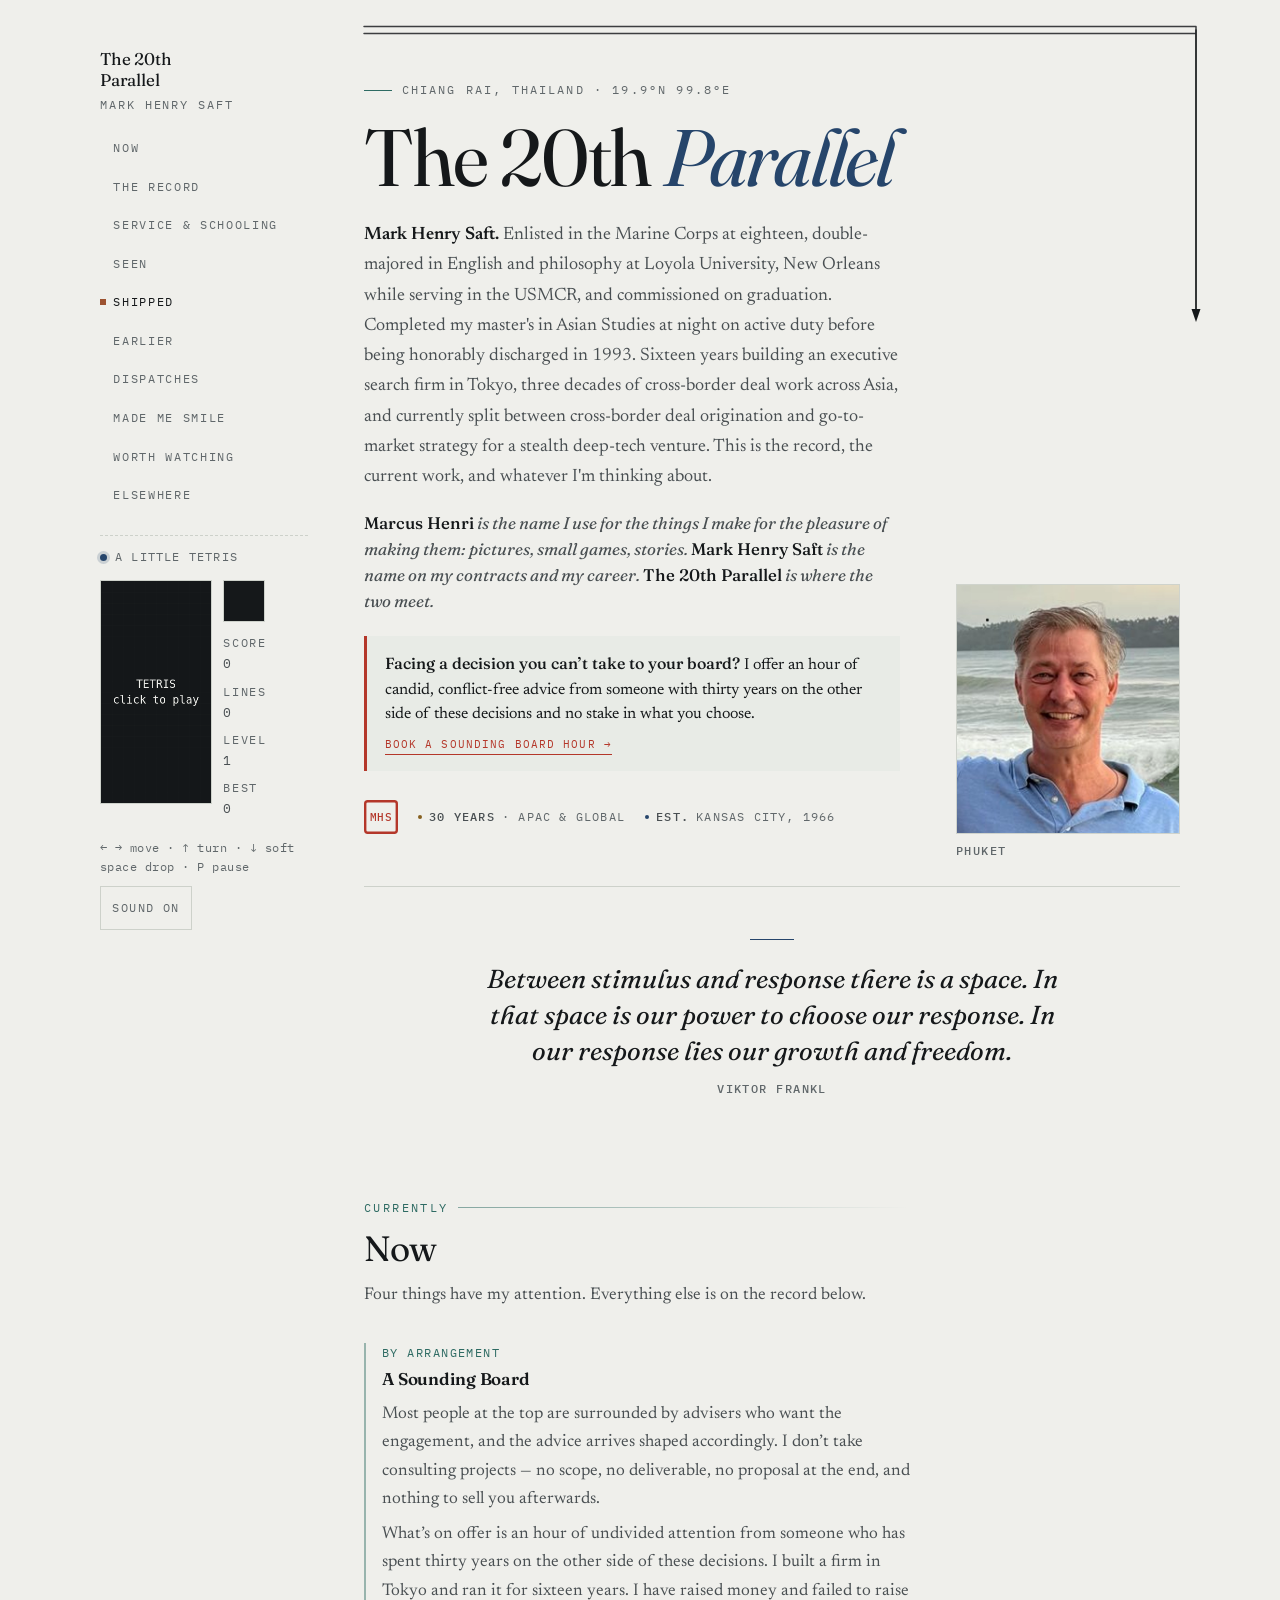
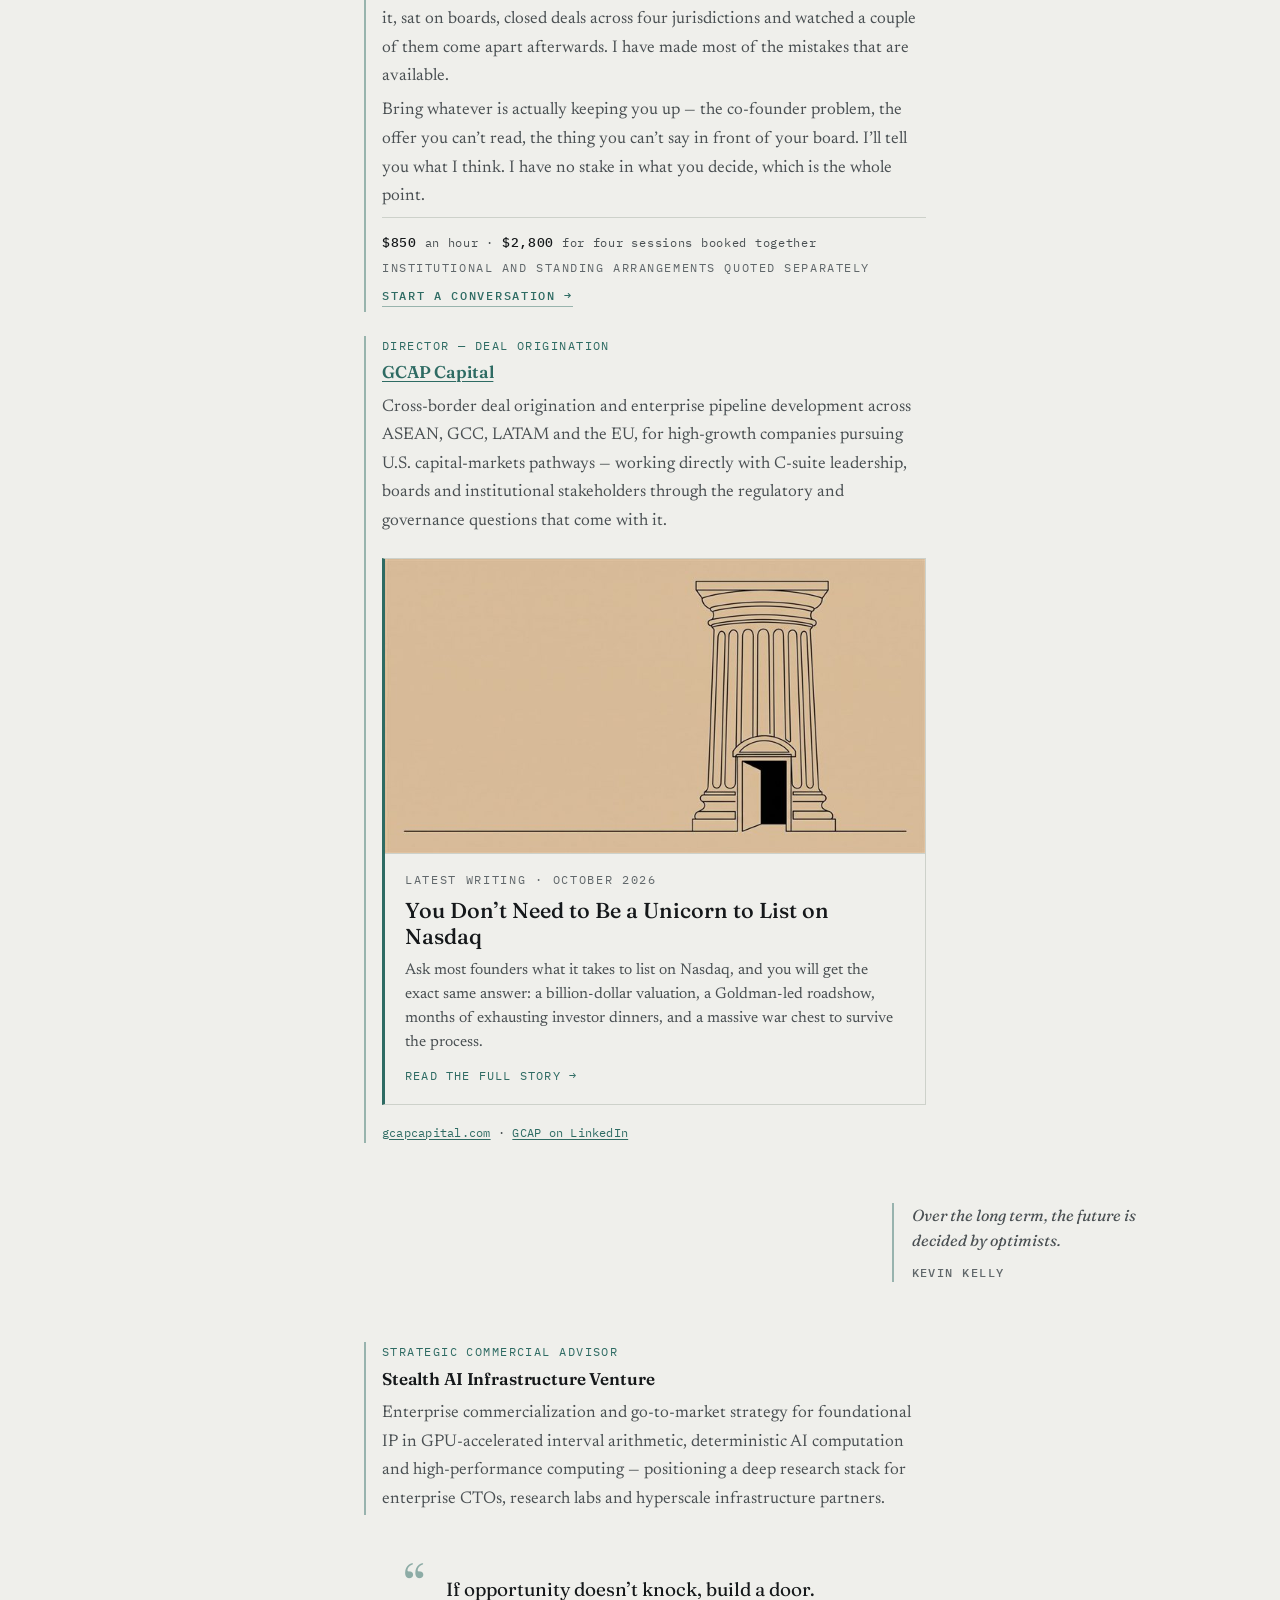
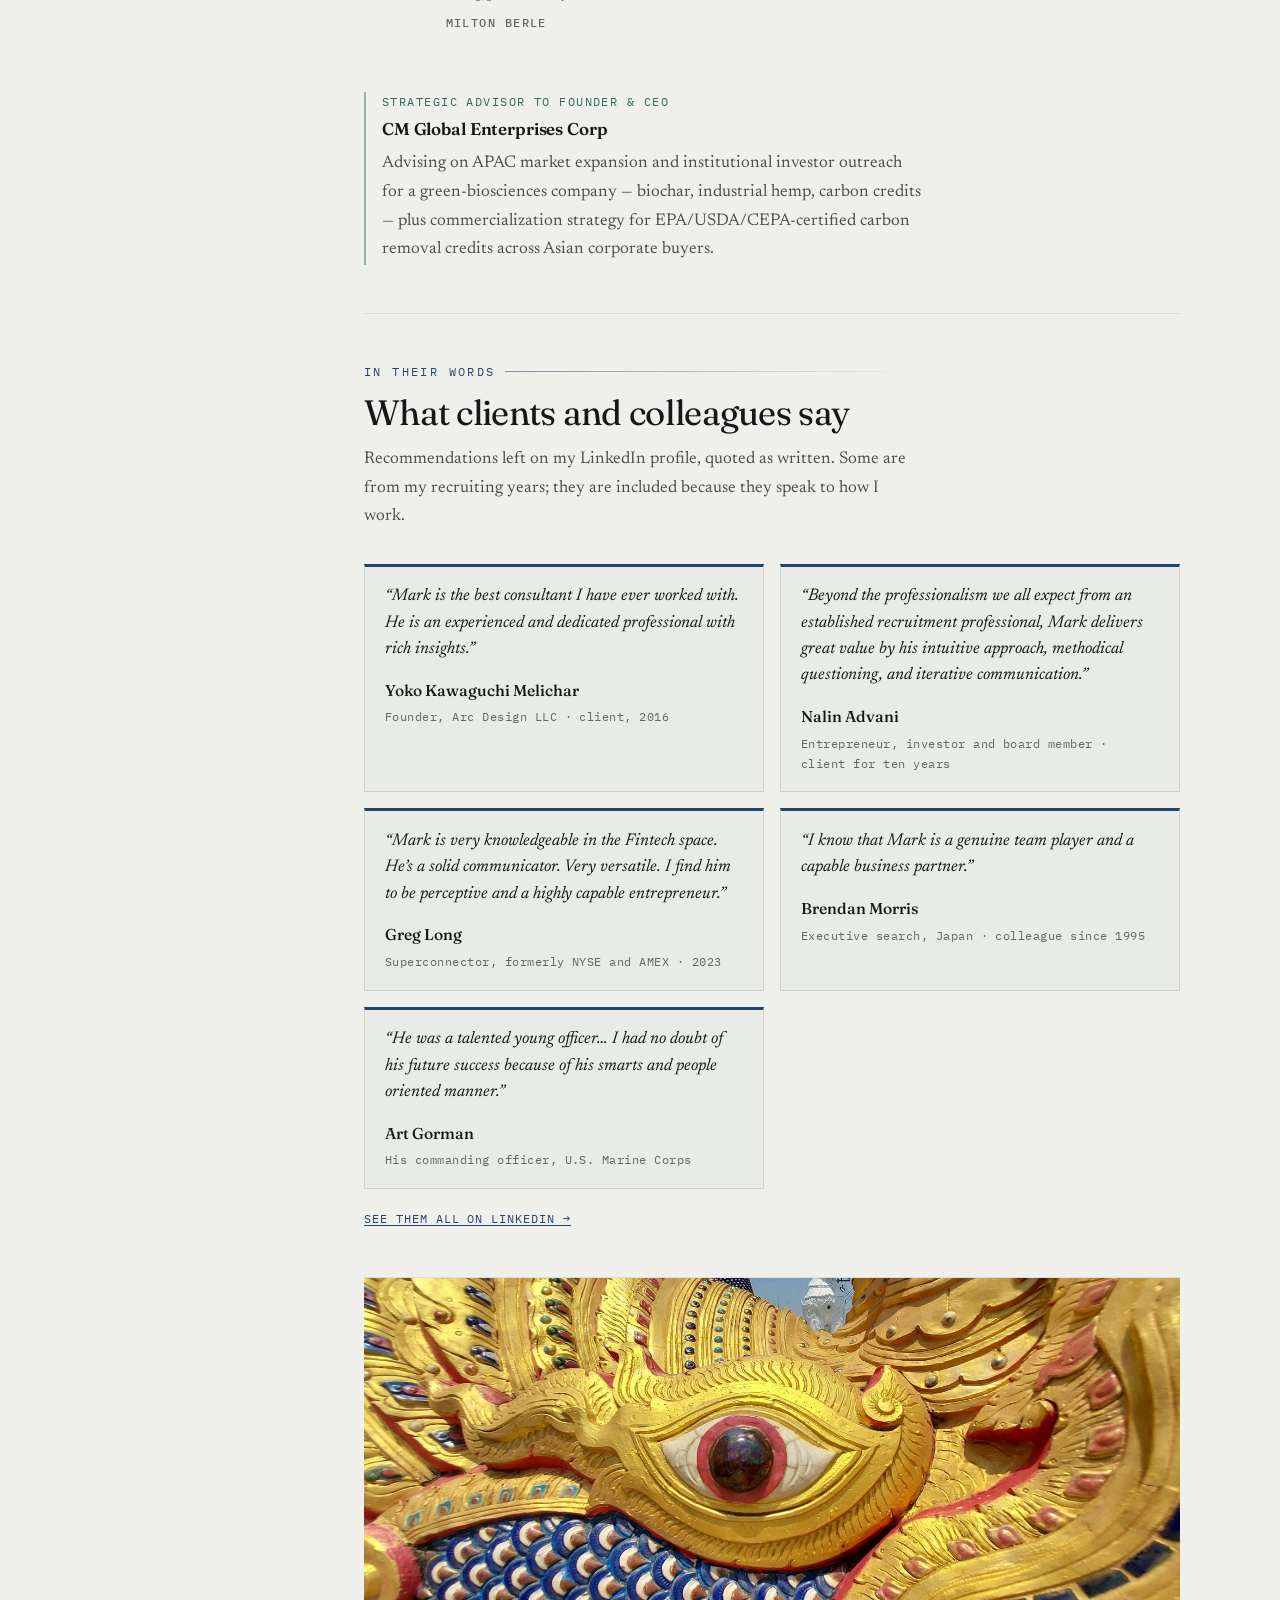
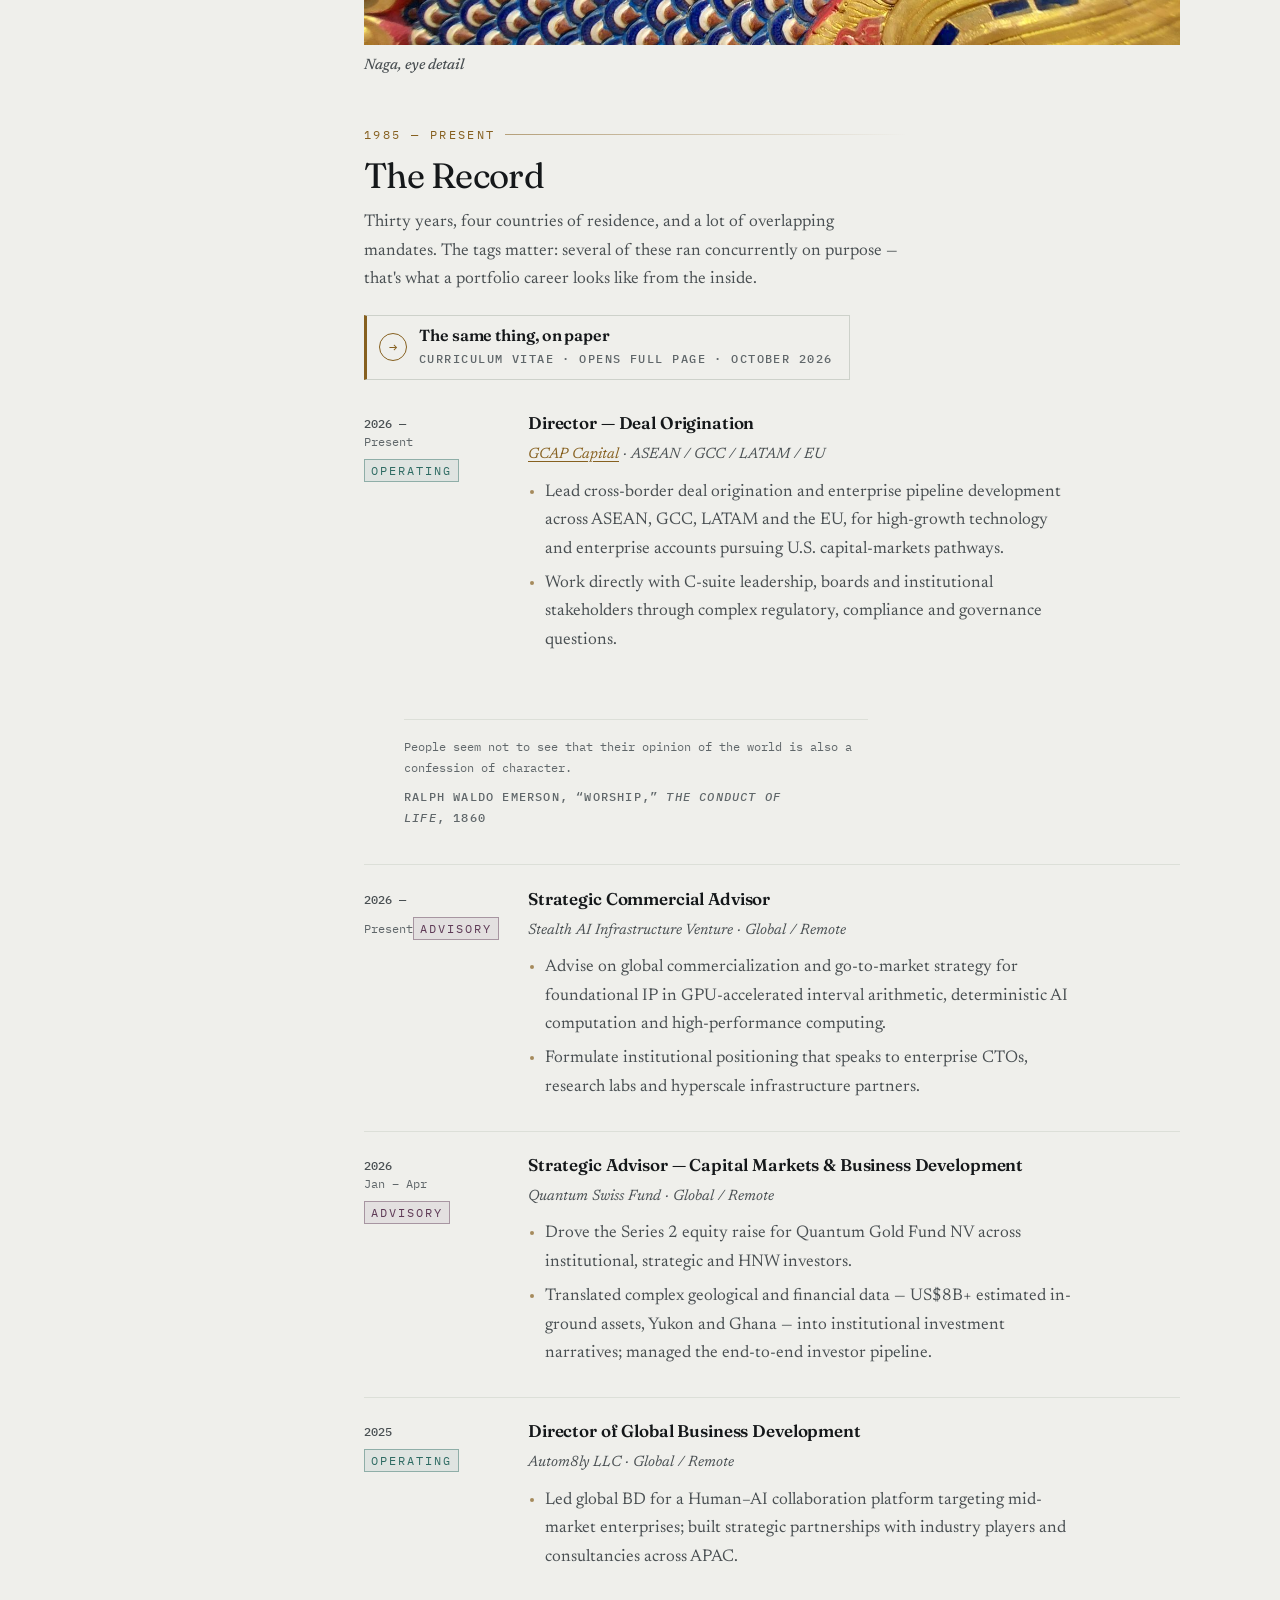
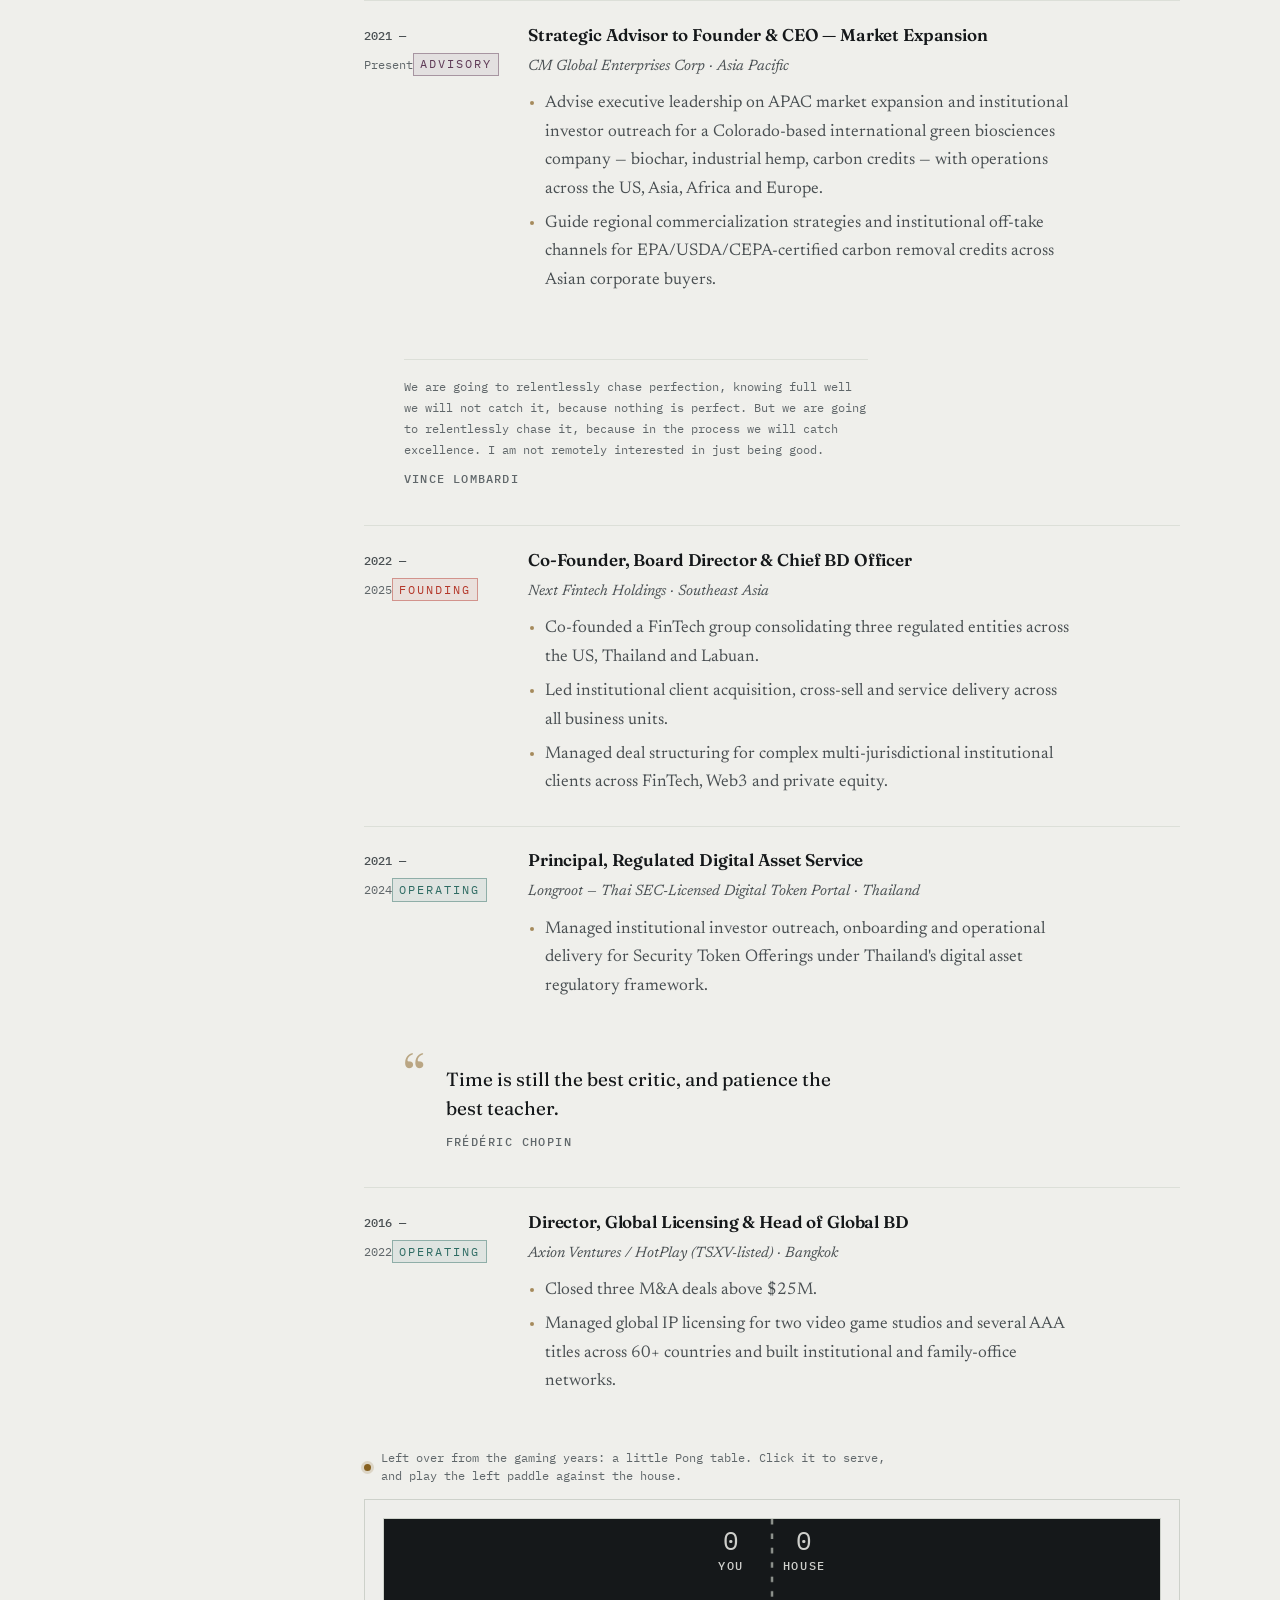
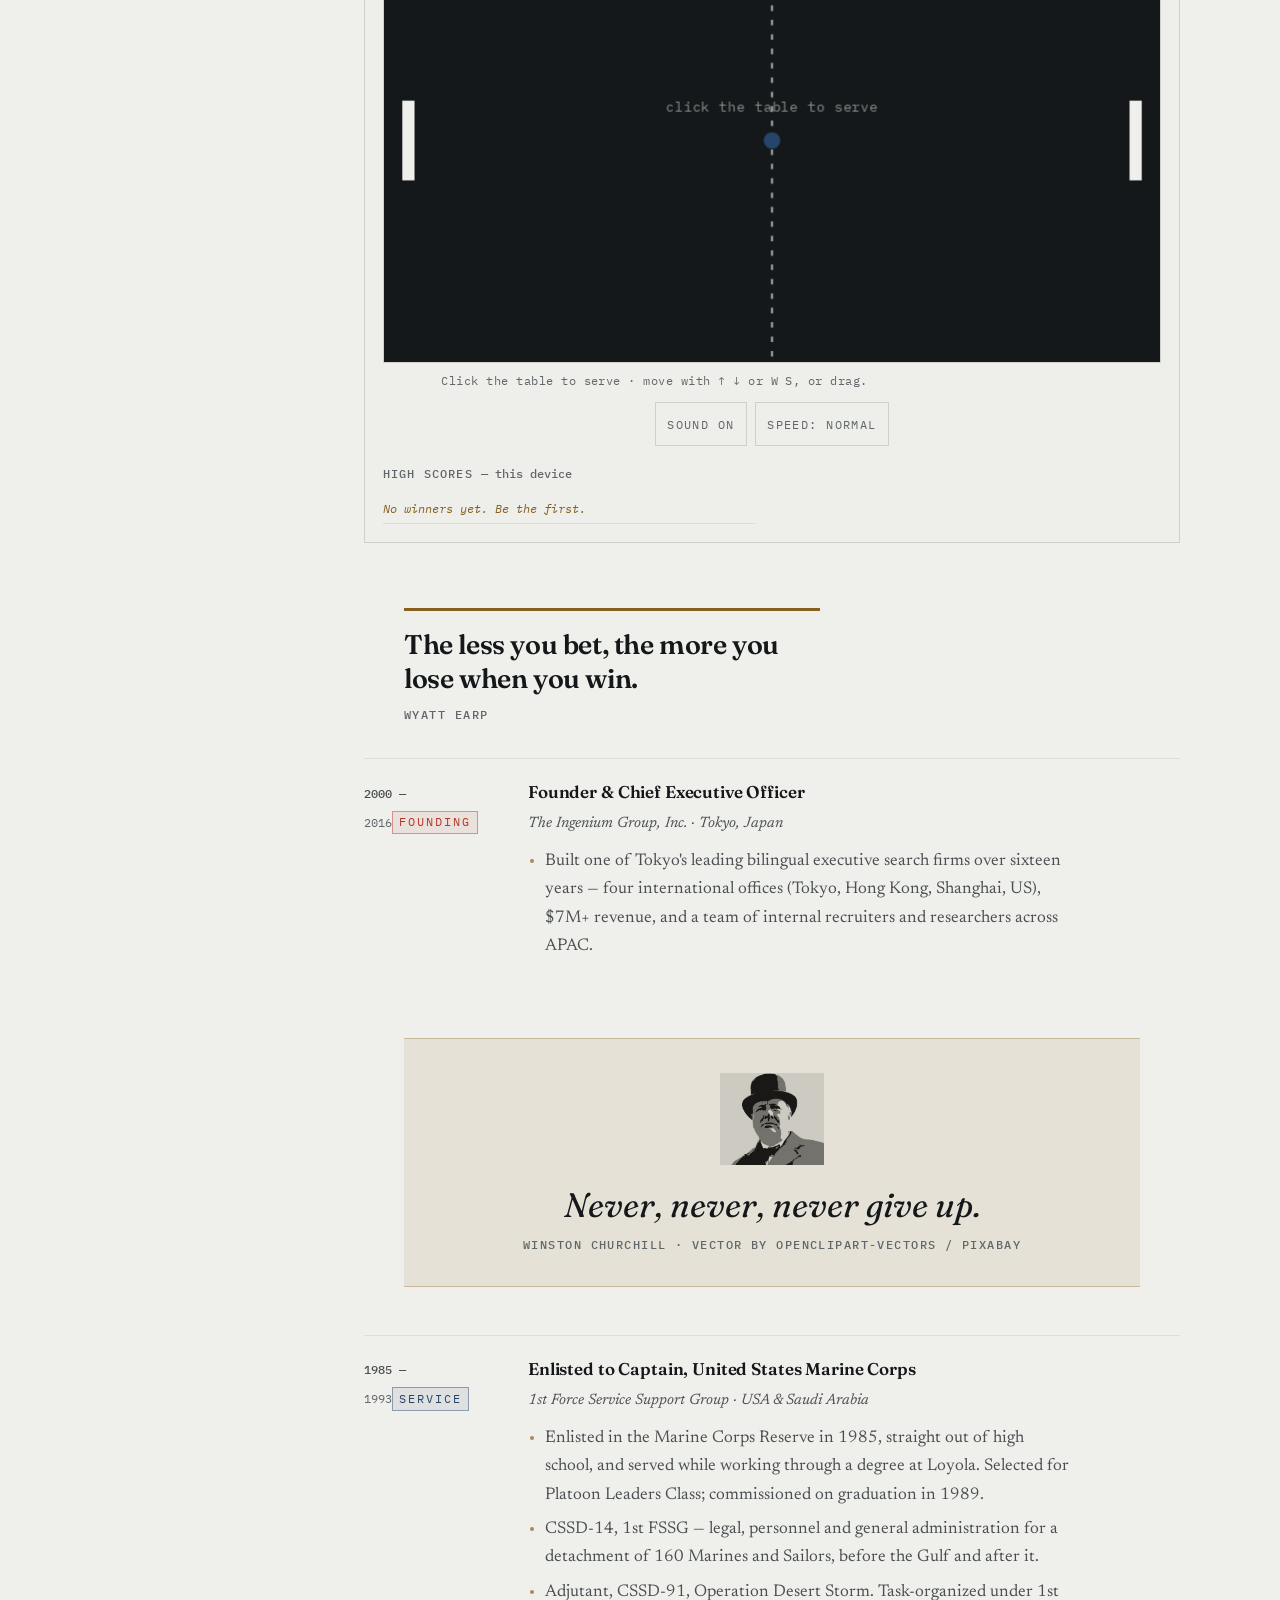
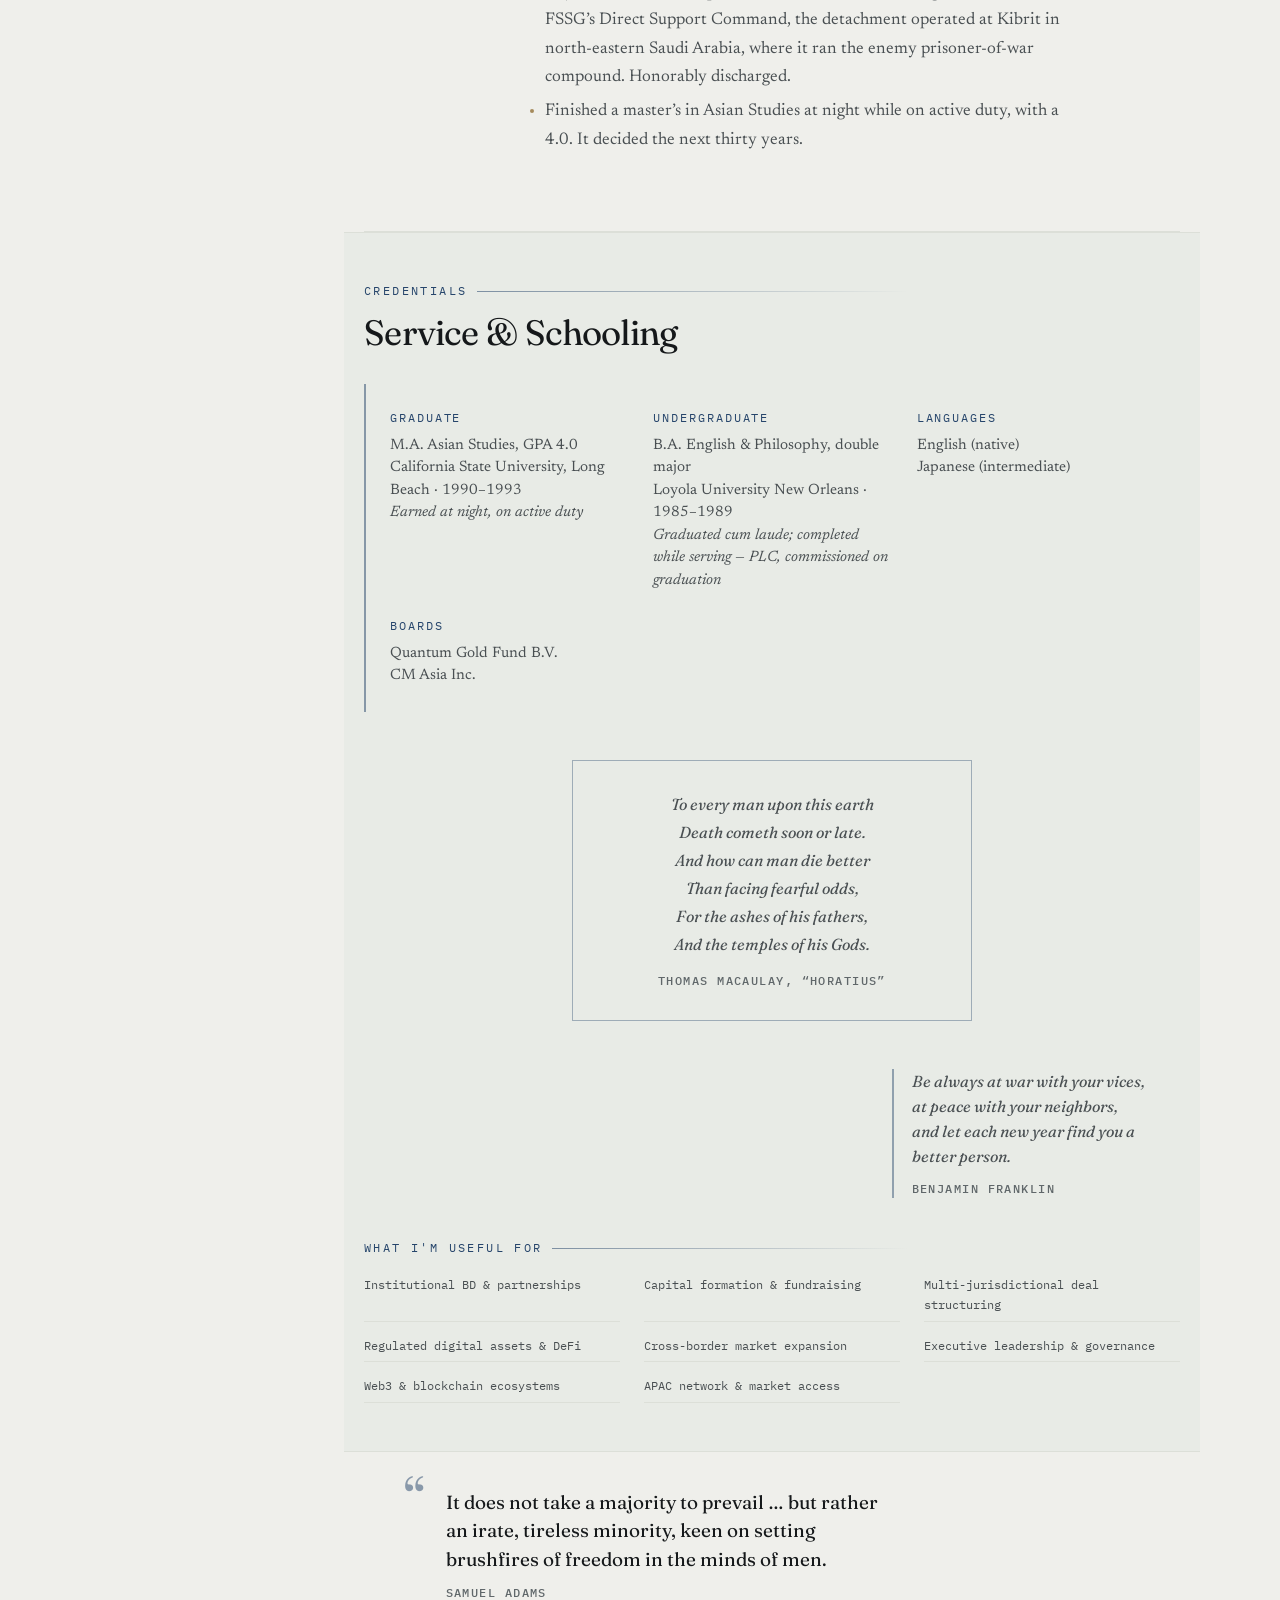
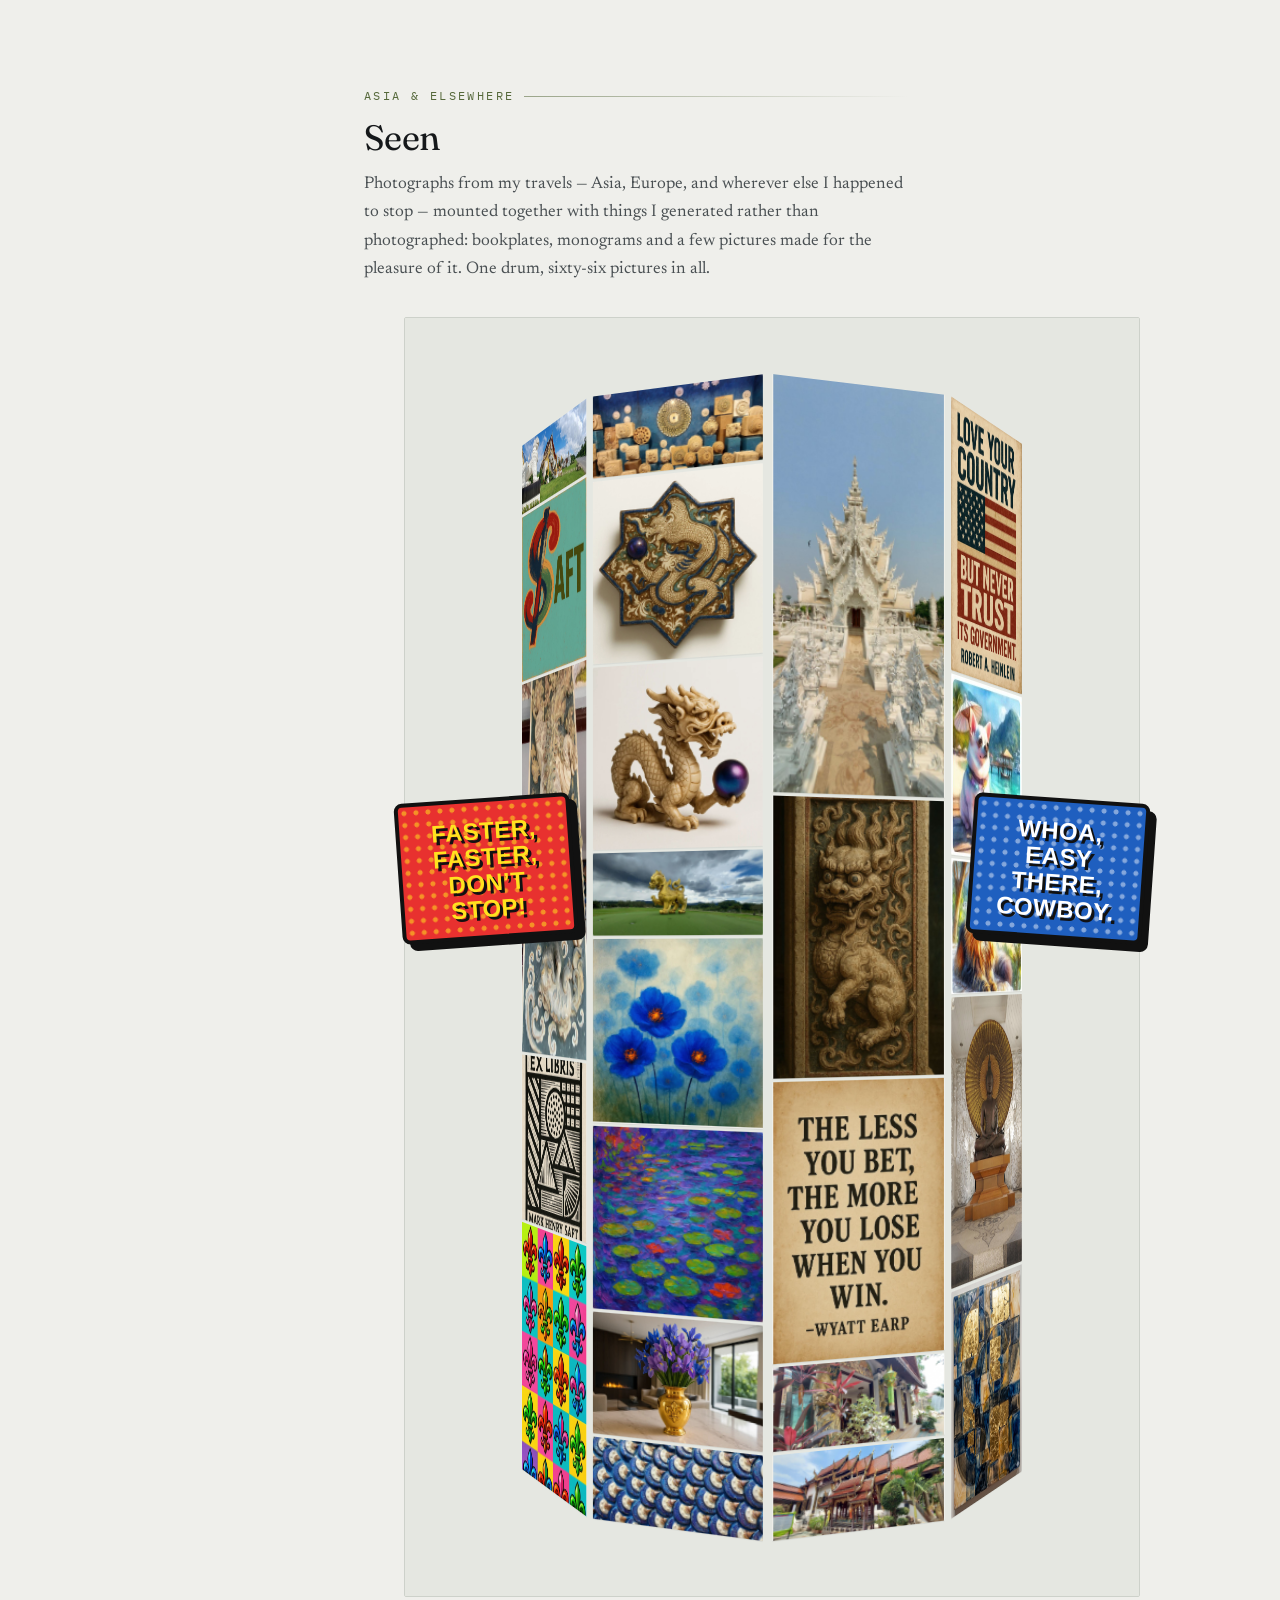
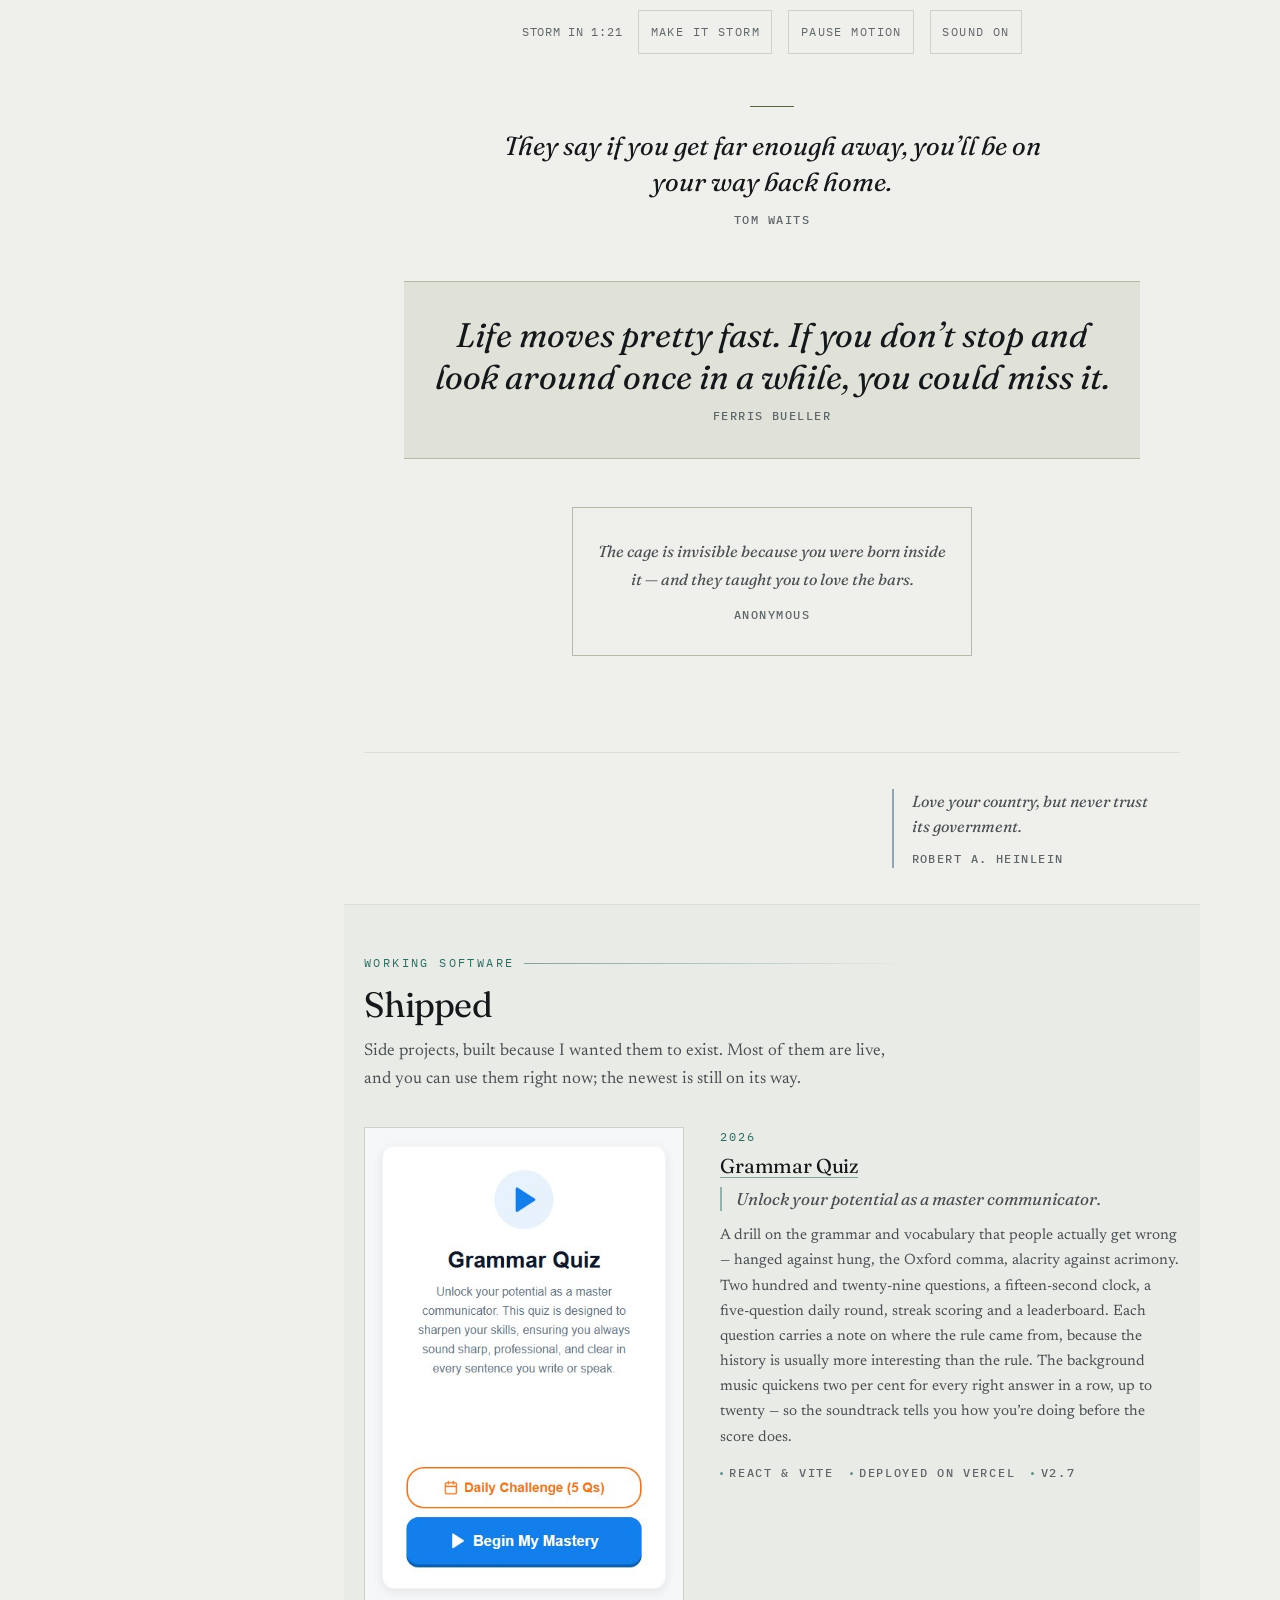
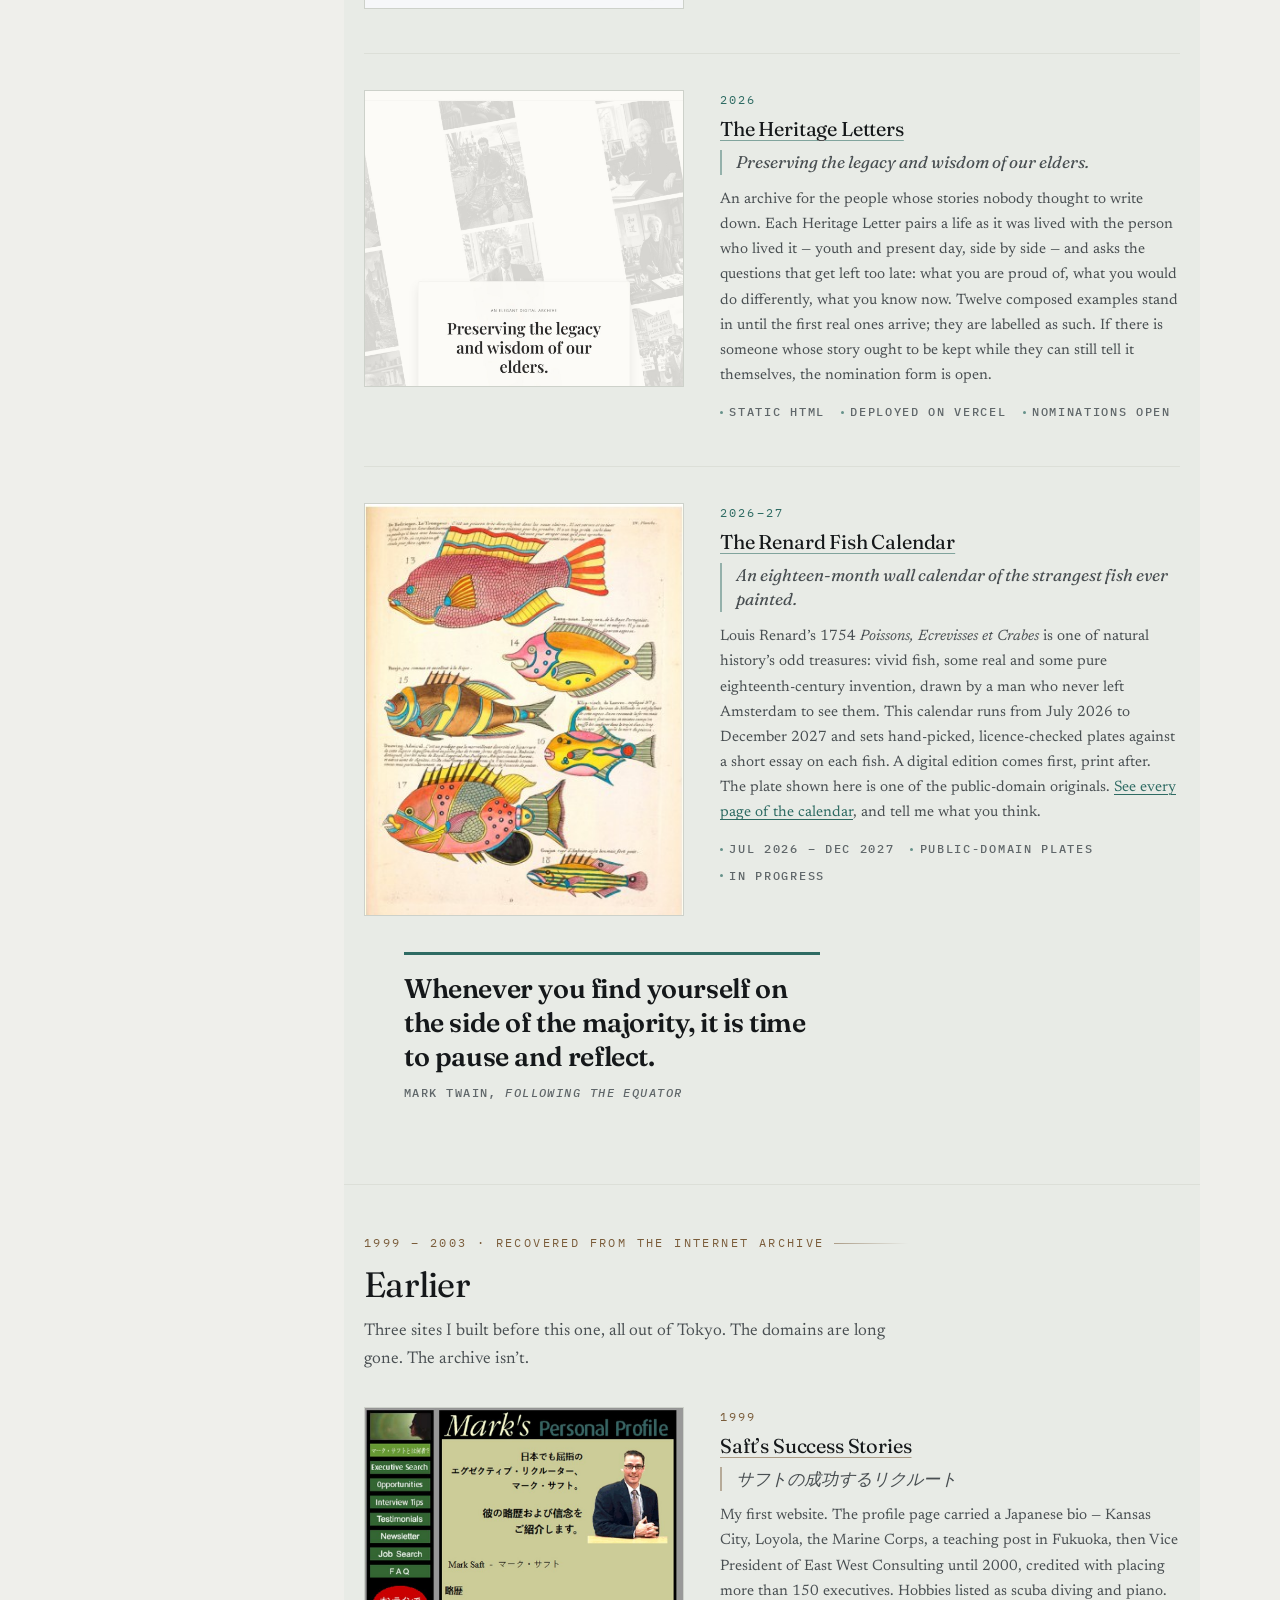
==== index.html @ 284a4f43 "Dispatch 03: Why I Built This, and the Machine Under the Hood New dispatch page with the tools table" ====
<!doctype html>
<html lang="en">
<head>
<meta charset="utf-8">
<meta name="viewport" content="width=device-width, initial-scale=1, viewport-fit=cover">
<title>Mark Henry Saft &mdash; The 20th Parallel</title>
<meta name="description" content="Mark Henry Saft: Marine Corps veteran, Tokyo executive-search founder, three decades of cross-border deals in Asia. Candid one-hour Sounding Board advice for founders and executives.">
<link rel="canonical" href="https://marcus-henri.github.io/twentieth-parallel/">
<meta property="og:title" content="Mark Henry Saft &mdash; The 20th Parallel">
<meta property="og:description" content="Mark Henry Saft: Marine Corps veteran, Tokyo executive-search founder, three decades of cross-border deals in Asia. Candid one-hour Sounding Board advice for founders and executives.">
<meta property="og:type" content="website">
<meta property="og:url" content="https://marcus-henri.github.io/twentieth-parallel/">
<meta property="og:image" content="https://marcus-henri.github.io/twentieth-parallel/images/og-names.jpg">
<meta property="og:image:width" content="1200">
<meta property="og:image:height" content="630">
<meta name="twitter:card" content="summary_large_image">
<meta name="twitter:title" content="Mark Henry Saft &mdash; The 20th Parallel">
<meta name="twitter:description" content="Mark Henry Saft: Marine Corps veteran, Tokyo executive-search founder, three decades of cross-border deals in Asia. Candid one-hour Sounding Board advice for founders and executives.">
<meta name="twitter:image" content="https://marcus-henri.github.io/twentieth-parallel/images/og-names.jpg">
<meta name="twitter:site" content="@markhenrysaft">
<link rel="icon" href="images/favicon.svg" type="image/svg+xml">
<link rel="preconnect" href="https://fonts.googleapis.com">
<link rel="preconnect" href="https://fonts.gstatic.com" crossorigin>
<link rel="stylesheet" href="https://fonts.googleapis.com/css2?family=Fraunces:opsz,wght@9..144,400..700&amp;family=Newsreader:opsz,wght@6..72,300..600&amp;family=IBM+Plex+Mono:wght@400;500&amp;family=Caveat:wght@500;700&amp;display=swap">
<link rel="stylesheet" href="assets/style.css">
<meta name="theme-color" content="#121517" media="(prefers-color-scheme: dark)">
<meta name="theme-color" content="#EFEFEB" media="(prefers-color-scheme: light)">
<script type="application/ld+json">
{"@context":"https://schema.org","@type":"Person","name":"Mark Henry Saft","alternateName":"Marcus Henri","url":"https://marcus-henri.github.io/twentieth-parallel/","image":"https://marcus-henri.github.io/twentieth-parallel/images/mark-henry-saft.jpg","description":"Marine Corps veteran, former executive-search founder in Tokyo, three decades of cross-border deal work in Asia. Offers one-hour Sounding Board advisory sessions.","sameAs":["https://www.linkedin.com/in/markhenrysaft/","https://x.com/markhenrysaft","https://substack.com/@markhenrysaft","https://t.me/MarkHenrySaft"]}
</script>
</head>
<body>
<a class="skip" href="#main">Skip to content</a>
<link rel="preconnect" href="https://fonts.googleapis.com">
<link rel="preconnect" href="https://fonts.gstatic.com" crossorigin>
<link rel="stylesheet" href="https://fonts.googleapis.com/css2?family=Fraunces:opsz,wght@9..144,400..700&family=Newsreader:opsz,wght@6..72,300..600&family=IBM+Plex+Mono:wght@400;500&display=swap">

<div id="progress" aria-hidden="true"><span></span></div>

<div class="shell">

  <div class="rail">
    <div class="rail-mark">The 20th<br>Parallel<span>Mark Henry Saft</span></div>
    <ul class="nav" aria-label="Sections of this page">
      <li><a href="#now">Now</a></li>
      <li><a href="#record">The Record</a></li>
      <li><a href="#service">Service &amp; Schooling</a></li>
      <li><a href="#seen">Seen</a></li>
      <li><a href="#shipped">Shipped</a></li>
      <li><a href="#earlier">Earlier</a></li>
      <li><a href="#dispatches">Dispatches</a></li>
      <li><a href="#smile">Made Me Smile</a></li>
      <li><a href="#watch">Worth Watching</a></li>
      <li><a href="#elsewhere">Elsewhere</a></li>
        </ul>

    <div class="tet" id="tetris">
      <p class="tet-label"><span class="arcade-toggle-dot" aria-hidden="true"></span>A little Tetris</p>
      <div class="tet-panel" id="tetPanel">
        <div class="tet-play">
          <canvas id="tetCanvas" width="240" height="480" tabindex="0" role="application" aria-describedby="tetKeys" aria-label="Tetris: click the board to play, then use the arrow keys to move and turn, space to drop, P to pause"></canvas>
          <div class="tet-side">
            <canvas id="tetNext" width="96" height="96" aria-hidden="true"></canvas>
            <dl class="tet-stats" aria-label="Tetris stats">
              <div><dt>Score</dt><dd id="tetScore">0</dd></div>
              <div><dt>Lines</dt><dd id="tetLines">0</dd></div>
              <div><dt>Level</dt><dd id="tetLevel">1</dd></div>
              <div><dt>Best</dt><dd id="tetBest">0</dd></div>
            </dl>
          </div>
        </div>
        <p class="tet-keys" id="tetKeys">&larr; &rarr; move &middot; &uarr; turn &middot; &darr; soft<br>space drop &middot; P pause</p>
        <button class="arcade-tool" id="tetSound" type="button" aria-pressed="true">Sound on</button>
      </div>
    </div>
  </div>

  <div class="main" id="main" role="main" tabindex="-1">

    <header class="masthead">
      <div>
        <p class="eyebrow"><i></i>Chiang Rai, Thailand &middot; 19.9°N 99.8°E</p>
        <h1 class="title">The 20th <em>Parallel</em></h1>
        <p class="standfirst">
          <strong>Mark Henry Saft.</strong> Enlisted in the Marine Corps at eighteen, double-majored in English
          and philosophy at Loyola University, New Orleans while serving in the USMCR, and commissioned on graduation.
          Completed my master's in Asian Studies at night on active duty before being honorably discharged in
          1993. Sixteen years building an executive search firm in Tokyo, three decades of cross-border deal
          work across Asia, and currently split between cross-border deal origination and go-to-market
          strategy for a stealth deep-tech venture.
          This is the record, the current work, and whatever I'm thinking about.
        </p>

        <p class="names">
          <strong>Marcus Henri</strong> is the name I use for the things I make for the pleasure of making them:
          pictures, small games, stories. <strong>Mark Henry Saft</strong> is the name on my contracts and my career.
          <strong>The 20th Parallel</strong> is where the two meet.
        </p>

        <p class="pitch">
          <strong>Facing a decision you can&rsquo;t take to your board?</strong> I offer an hour of candid, conflict-free
          advice from someone with thirty years on the other side of these decisions and no stake in what you choose.
          <a class="pitch-cta" href="#sounding-board">Book a Sounding Board hour &rarr;</a>
        </p>
        <div class="coords">
          <svg class="seal" width="34" height="34" viewBox="0 0 34 34" aria-hidden="true">
            <rect x="1.2" y="1.2" width="31.6" height="31.6" rx="2.5" fill="none" stroke="#B4372A" stroke-width="2.4"/>
            <text x="17" y="21.2" text-anchor="middle" font-family="IBM Plex Mono, monospace" font-size="11" font-weight="500" letter-spacing="0.5" fill="#B4372A">MHS</text>
          </svg>
          <span><b>30 years</b> · APAC &amp; global</span>
          <span><b>Est.</b> Kansas City, 1966</span>
        </div>
      </div>

      <figure class="portrait">
        <img src="images/mark-henry-saft.jpg" alt="Mark Henry Saft" fetchpriority="high" decoding="async">
      </figure>
    </header>

      <blockquote class="marg marg--overture">
        <p>Between stimulus and response there is a space. In that space is our power to choose our response. In our response lies our growth and freedom.</p>
        <cite>Viktor Frankl</cite>
      </blockquote>
    <section id="now">
      <div class="sec-head">
        <p class="kicker">Currently</p>
        <h2>Now</h2>
        <p class="sec-note">Four things have my attention. Everything else is on the record below.</p>
      </div>
      <div class="now">
        <div class="now-item" id="sounding-board">
          <span class="role">By arrangement</span>
          <h3>A Sounding Board</h3>
          <p>Most people at the top are surrounded by advisers who want the engagement, and the advice
          arrives shaped accordingly. I don&rsquo;t take consulting projects &mdash; no scope, no
          deliverable, no proposal at the end, and nothing to sell you afterwards.</p>
          <p>What&rsquo;s on offer is an hour of undivided attention from someone who has spent thirty
          years on the other side of these decisions. I built a firm in Tokyo and ran it for sixteen
          years. I have raised money and failed to raise it, sat on boards, closed deals across four
          jurisdictions and watched a couple of them come apart afterwards. I have made most of the
          mistakes that are available.</p>
          <p>Bring whatever is actually keeping you up &mdash; the co-founder problem, the offer you
          can&rsquo;t read, the thing you can&rsquo;t say in front of your board. I&rsquo;ll tell you
          what I think. I have no stake in what you decide, which is the whole point.</p>
          <p class="rate"><b>$850</b> an hour &middot; <b>$2,800</b> for four sessions booked together
          <span>Institutional and standing arrangements quoted separately</span></p>
          <p class="now-cta"><a href="#enquire">Start a conversation &rarr;</a></p>
        </div>
        <div class="now-item">
          <span class="role">Director &mdash; Deal Origination</span>
          <h3><a href="https://gcapcapital.com/" target="_blank" rel="noopener">GCAP Capital</a></h3>
          <p>Cross-border deal origination and enterprise pipeline development across ASEAN, GCC, LATAM and
          the EU, for high-growth companies pursuing U.S. capital-markets pathways — working directly with
          C-suite leadership, boards and institutional stakeholders through the regulatory and governance
          questions that come with it.</p>
          <a class="pulse pulse--card pulse--now" href="writing/unicorn-nasdaq.html">
            <img class="pulse-thumb" loading="lazy" decoding="async" width="720" height="392" src="images/unicorn-nasdaq-thumb.jpg" alt="Line drawing of a classical column with an open door at its base">
            <span class="pulse-body">
              <span class="pulse-kicker">Latest writing &middot; October 2026</span>
              <span class="pulse-title">You Don&rsquo;t Need to Be a Unicorn to List on Nasdaq</span>
              <span class="pulse-ex">Ask most founders what it takes to list on Nasdaq, and you will get the exact same answer: a billion-dollar valuation, a Goldman-led roadshow, months of exhausting investor dinners, and a massive war chest to survive the process.</span>
              <span class="pulse-more">Read the full story &rarr;</span>
            </span>
          </a>
          <p class="now-link"><a href="https://gcapcapital.com/" target="_blank" rel="noopener">gcapcapital.com</a> &middot; <a href="https://www.linkedin.com/company/gcap-private-co-ltd/" target="_blank" rel="noopener">GCAP on LinkedIn</a></p>
        </div>
      <blockquote class="marg marg--right">
        <p>Over the long term, the future is decided by optimists.</p>
        <cite>Kevin Kelly</cite>
      </blockquote>
        <div class="now-item">
          <span class="role">Strategic Commercial Advisor</span>
          <h3>Stealth AI Infrastructure Venture</h3>
          <p>Enterprise commercialization and go-to-market strategy for foundational IP in GPU-accelerated
          interval arithmetic, deterministic AI computation and high-performance computing — positioning a
          deep research stack for enterprise CTOs, research labs and hyperscale infrastructure partners.</p>
        </div>
      <blockquote class="marg marg--drop">
        <p>If opportunity doesn&rsquo;t knock, build a door.</p>
        <cite>Milton Berle</cite>
      </blockquote>
        <div class="now-item">
          <span class="role">Strategic Advisor to Founder &amp; CEO</span>
          <h3>CM Global Enterprises Corp</h3>
          <p>Advising on APAC market expansion and institutional investor outreach for a green-biosciences
          company &mdash; biochar, industrial hemp, carbon credits &mdash; plus commercialization strategy
          for EPA/USDA/CEPA-certified carbon removal credits across Asian corporate buyers.</p>
        </div>
        
      </div>
    </section>

    <section id="kind-words">
      <div class="sec-head">
        <p class="kicker">In their words</p>
        <h2>What clients and colleagues say</h2>
        <p class="sec-note">Recommendations left on my LinkedIn profile, quoted as written. Some are from my recruiting years; they are included because they speak to how I work.</p>
      </div>
      <div class="recs">
        <blockquote class="rec">
          <p>&ldquo;Mark is the best consultant I have ever worked with. He is an experienced and dedicated professional with rich insights.&rdquo;</p>
          <footer><b>Yoko Kawaguchi Melichar</b><span>Founder, Arc Design LLC &middot; client, 2016</span></footer>
        </blockquote>
        <blockquote class="rec">
          <p>&ldquo;Beyond the professionalism we all expect from an established recruitment professional, Mark delivers great value by his intuitive approach, methodical questioning, and iterative communication.&rdquo;</p>
          <footer><b>Nalin Advani</b><span>Entrepreneur, investor and board member &middot; client for ten years</span></footer>
        </blockquote>
        <blockquote class="rec">
          <p>&ldquo;Mark is very knowledgeable in the Fintech space. He&rsquo;s a solid communicator. Very versatile. I find him to be perceptive and a highly capable entrepreneur.&rdquo;</p>
          <footer><b>Greg Long</b><span>Superconnector, formerly NYSE and AMEX &middot; 2023</span></footer>
        </blockquote>
        <blockquote class="rec">
          <p>&ldquo;I know that Mark is a genuine team player and a capable business partner.&rdquo;</p>
          <footer><b>Brendan Morris</b><span>Executive search, Japan &middot; colleague since 1995</span></footer>
        </blockquote>
        <blockquote class="rec">
          <p>&ldquo;He was a talented young officer&hellip; I had no doubt of his future success because of his smarts and people oriented manner.&rdquo;</p>
          <footer><b>Art Gorman</b><span>His commanding officer, U.S. Marine Corps</span></footer>
        </blockquote>
      </div>
      <p class="recs-more"><a href="https://www.linkedin.com/in/markhenrysaft/" target="_blank" rel="noopener">See them all on LinkedIn &rarr;</a></p>
    </section>

    <figure class="band">
      <img loading="lazy" decoding="async" src="images/naga-eye-detail.jpg" alt="Close detail of a gilded naga's eye, ringed in red and set above blue ceramic scales">
      <figcaption>Naga, eye detail</figcaption>
    </figure>

    <section id="record">
      <div class="sec-head">
        <p class="kicker">1985 — Present</p>
        <h2>The Record</h2>
        <p class="sec-note">
          Thirty years, four countries of residence, and a lot of overlapping mandates. The tags matter:
          several of these ran concurrently on purpose — that's what a portfolio career looks like from
          the inside.
        </p>
        <p class="dl">
          <a class="dl-link" href="files/mark-henry-saft-cv.pdf#view=Fit" target="_blank" rel="noopener">
            <span class="dl-ico" aria-hidden="true">&rarr;</span>
            <span class="dl-text"><b>The same thing, on paper</b>
            <span class="dl-meta">Curriculum vitae &middot; opens full page &middot; October 2026</span></span>
          </a>
        </p>
      </div>

      <div class="tl">

        <article class="entry">
          <div class="when"><b>2026 —</b>Present<span class="tag" data-k="operating">Operating</span></div>
          <h3>Director &mdash; Deal Origination</h3>
          <p class="org"><a href="https://gcapcapital.com/" target="_blank" rel="noopener">GCAP Capital</a> · ASEAN / GCC / LATAM / EU</p>
          <ul>
            <li>Lead cross-border deal origination and enterprise pipeline development across ASEAN, GCC,
            LATAM and the EU, for high-growth technology and enterprise accounts pursuing U.S.
            capital-markets pathways.</li>
            <li>Work directly with C-suite leadership, boards and institutional stakeholders through
            complex regulatory, compliance and governance questions.</li>
          </ul>
        </article>

      <blockquote class="marg marg--note">
        <p>People seem not to see that their opinion of the world is also a confession of character.</p>
        <cite>Ralph Waldo Emerson, &ldquo;Worship,&rdquo; <i>The Conduct of Life</i>, 1860</cite>
      </blockquote>
        <article class="entry">
          <div class="when"><b>2026 —</b>Present<span class="tag" data-k="advisory">Advisory</span></div>
          <h3>Strategic Commercial Advisor</h3>
          <p class="org">Stealth AI Infrastructure Venture · Global / Remote</p>
          <ul>
            <li>Advise on global commercialization and go-to-market strategy for foundational IP in
            GPU-accelerated interval arithmetic, deterministic AI computation and high-performance
            computing.</li>
            <li>Formulate institutional positioning that speaks to enterprise CTOs, research labs and
            hyperscale infrastructure partners.</li>
          </ul>
        </article>

        <article class="entry">
          <div class="when"><b>2026</b>Jan – Apr<span class="tag" data-k="advisory">Advisory</span></div>
          <h3>Strategic Advisor — Capital Markets &amp; Business Development</h3>
          <p class="org">Quantum Swiss Fund · Global / Remote</p>
          <ul>
            <li>Drove the Series 2 equity raise for Quantum Gold Fund NV across institutional, strategic and HNW investors.</li>
            <li>Translated complex geological and financial data — US$8B+ estimated in-ground assets, Yukon and Ghana —
            into institutional investment narratives; managed the end-to-end investor pipeline.</li>
          </ul>
        </article>

        <article class="entry">
          <div class="when"><b>2025</b><span class="tag" data-k="operating">Operating</span></div>
          <h3>Director of Global Business Development</h3>
          <p class="org">Autom8ly LLC · Global / Remote</p>
          <ul>
            <li>Led global BD for a Human–AI collaboration platform targeting mid-market enterprises;
            built strategic partnerships with industry players and consultancies across APAC.</li>
          </ul>
        </article>

        <article class="entry">
          <div class="when"><b>2021 —</b>Present<span class="tag" data-k="advisory">Advisory</span></div>
          <h3>Strategic Advisor to Founder &amp; CEO &mdash; Market Expansion</h3>
          <p class="org">CM Global Enterprises Corp · Asia Pacific</p>
          <ul>
            <li>Advise executive leadership on APAC market expansion and institutional investor outreach for
            a Colorado-based international green biosciences company — biochar, industrial hemp, carbon
            credits — with operations across the US, Asia, Africa and Europe.</li>
            <li>Guide regional commercialization strategies and institutional off-take channels for
            EPA/USDA/CEPA-certified carbon removal credits across Asian corporate buyers.</li>
          </ul>
        </article>

      <blockquote class="marg marg--note">
        <p>We are going to relentlessly chase perfection, knowing full well we will not catch it, because nothing is perfect. But we are going to relentlessly chase it, because in the process we will catch excellence. I am not remotely interested in just being good.</p>
        <cite>Vince Lombardi</cite>
      </blockquote>
        <article class="entry">
          <div class="when"><b>2022 —</b>2025<span class="tag" data-k="founding">Founding</span></div>
          <h3>Co-Founder, Board Director &amp; Chief BD Officer</h3>
          <p class="org">Next Fintech Holdings · Southeast Asia</p>
          <ul>
            <li>Co-founded a FinTech group consolidating three regulated entities across the US, Thailand
            and Labuan.</li>
            <li>Led institutional client acquisition, cross-sell and service delivery across all business units.</li>
            <li>Managed deal structuring for complex multi-jurisdictional institutional clients across FinTech,
            Web3 and private equity.</li>
          </ul>
        </article>

        <article class="entry">
          <div class="when"><b>2021 —</b>2024<span class="tag" data-k="operating">Operating</span></div>
          <h3>Principal, Regulated Digital Asset Service</h3>
          <p class="org">Longroot — Thai SEC-Licensed Digital Token Portal · Thailand</p>
          <ul>
            <li>Managed institutional investor outreach, onboarding and operational delivery for Security
            Token Offerings under Thailand's digital asset regulatory framework.</li>
          </ul>
        </article>

      <blockquote class="marg marg--drop">
        <p>Time is still the best critic, and patience the best teacher.</p>
        <cite>Fr&eacute;d&eacute;ric Chopin</cite>
      </blockquote>
        <article class="entry">
          <div class="when"><b>2016 —</b>2022<span class="tag" data-k="operating">Operating</span></div>
          <h3>Director, Global Licensing &amp; Head of Global BD</h3>
          <p class="org">Axion Ventures / HotPlay (TSXV-listed) · Bangkok</p>
          <ul>
            <li>Closed three M&amp;A deals above $25M.</li>
            <li>Managed global IP licensing for two video game studios and several AAA titles across 60+ countries and built institutional and family-office networks.</li>
          </ul>
        </article>

        <div class="arcade" id="pongArcade">
          <p class="arcade-lede"><span class="arcade-toggle-dot" aria-hidden="true"></span>Left over from the gaming years: a little Pong table. Click it to serve, and play the left paddle against the house.</p>
          <div class="arcade-panel" id="pongPanel">
            <div class="arcade-stage">
              <div class="arcade-table">
                <canvas id="pongCanvas" width="700" height="400" tabindex="0" role="application" aria-describedby="pongMsg" aria-label="Pong game: use arrow keys, W and S, or drag on the table to move your paddle"></canvas>
                <div class="arcade-hud" role="group" aria-label="Score">
                  <div class="arcade-score"><span id="pongScoreYou">0</span><b>you</b></div>
                  <div class="arcade-score"><span id="pongScoreCpu">0</span><b>house</b></div>
                </div>
                <div class="arcade-win" id="pongWin" role="dialog" aria-label="Game over: save your score" hidden>
                  <p id="pongWinText"></p>
                  <label>Initials <input id="pongInitials" maxlength="3" autocomplete="off" spellcheck="false" inputmode="latin" pattern="[A-Za-z]*" aria-label="Your initials, up to three letters"></label>
                  <div>
                    <button type="button" id="pongSave">Save score</button>
                    <button type="button" id="pongSkip">Skip</button>
                  </div>
                </div>
              </div>
              <p class="arcade-msg" id="pongMsg" aria-live="polite">Click the table to serve &middot; move with &uarr; &darr; or W S, or drag.</p>
              <div class="arcade-tools">
                <button type="button" class="arcade-tool" id="pongSound" aria-pressed="true">Sound on</button>
                <button type="button" class="arcade-tool" id="pongSpeed">Speed: normal</button>
              </div>
            </div>
            <div class="arcade-board">
              <h4>High Scores <span>— this device</span></h4>
              <ol id="pongBoard" class="arcade-list" aria-label="Pong high scores on this device"><li class="arcade-empty">No winners yet. Be the first.</li></ol>
            </div>
          </div>
        </div>

      <blockquote class="marg marg--slab">
        <p>The less you bet, the more you lose when you win.</p>
        <cite>Wyatt Earp</cite>
      </blockquote>
        <article class="entry">
          <div class="when"><b>2000 —</b>2016<span class="tag" data-k="founding">Founding</span></div>
          <h3>Founder &amp; Chief Executive Officer</h3>
          <p class="org">The Ingenium Group, Inc. · Tokyo, Japan</p>
          <ul>
            <li>Built one of Tokyo's leading bilingual executive search firms over sixteen years — four international
            offices (Tokyo, Hong Kong, Shanghai, US), $7M+ revenue, and a team of internal recruiters and
            researchers across APAC.</li>
          </ul>
        </article>

      <blockquote class="marg marg--banner has-face">
        <img loading="lazy" decoding="async" width="700" height="622" src="images/stencil-portrait-of-winston-churchill-in-a-bowle.jpg" alt="Stencil portrait of Winston Churchill in a bowler hat">
        <p>Never, never, never give up.</p>
        <cite>Winston Churchill &middot; Vector by OpenClipart-Vectors / Pixabay</cite>
      </blockquote>
        <article class="entry">
          <div class="when"><b>1985 —</b>1993<span class="tag" data-k="service">Service</span></div>
          <h3>Enlisted to Captain, United States Marine Corps</h3>
          <p class="org">1st Force Service Support Group &middot; USA &amp; Saudi Arabia</p>
          <ul>
            <li>Enlisted in the Marine Corps Reserve in 1985, straight out of high school, and served while
            working through a degree at Loyola. Selected for Platoon Leaders Class; commissioned on
            graduation in 1989.</li>
            <li>CSSD-14, 1st FSSG &mdash; legal, personnel and general administration for a detachment of
            160 Marines and Sailors, before the Gulf and after it.</li>
            <li>Adjutant, CSSD-91, Operation Desert Storm. Task-organized under 1st FSSG&rsquo;s Direct
            Support Command, the detachment operated at Kibrit in north-eastern Saudi Arabia, where it ran
            the enemy prisoner-of-war compound. Honorably discharged.</li>
            <li>Finished a master&rsquo;s in Asian Studies at night while on active duty, with a 4.0.
            It decided the next thirty years.</li>
          </ul>
        </article>

      </div>
    </section>

    <section id="service" class="tinted">
      <div class="sec-head">
        <p class="kicker">Credentials</p>
        <h2>Service &amp; Schooling</h2>
      </div>
      <dl class="facts">
        <div>
          <dt>Graduate</dt>
          <dd>M.A. Asian Studies, GPA 4.0<br>California State University, Long Beach · 1990–1993<br>
          <em>Earned at night, on active duty</em></dd>
        </div>
        <div>
          <dt>Undergraduate</dt>
          <dd>B.A. English &amp; Philosophy, double major<br>Loyola University New Orleans · 1985–1989<br>
          <em>Graduated cum laude; completed while serving — PLC, commissioned on graduation</em></dd>
        </div>
        <div>
          <dt>Languages</dt>
          <dd>English (native)<br>Japanese (intermediate)</dd>
        </div>
        <div>
          <dt>Boards</dt>
          <dd>Quantum Gold Fund B.V.<br>CM Asia Inc.</dd>
        </div>
      </dl>

      <blockquote class="marg marg--plaque">
        <p>To every man upon this earth<br>Death cometh soon or late.<br>And how can man die better<br>Than facing fearful odds,<br>For the ashes of his fathers,<br>And the temples of his Gods.</p>
        <cite>Thomas Macaulay, &ldquo;Horatius&rdquo;</cite>
      </blockquote>
      <blockquote class="marg marg--right">
        <p>Be always at war with your vices, at peace with your neighbors, and let each new year find you a better person.</p>
        <cite>Benjamin Franklin</cite>
      </blockquote>
      <p class="kicker" style="margin-top:2.5rem;">What I'm useful for</p>
      <ul class="comps">
        <li>Institutional BD &amp; partnerships</li>
        <li>Capital formation &amp; fundraising</li>
        <li>Multi-jurisdictional deal structuring</li>
        <li>Regulated digital assets &amp; DeFi</li>
        <li>Cross-border market expansion</li>
        <li>Executive leadership &amp; governance</li>
        <li>Web3 &amp; blockchain ecosystems</li>
        <li>APAC network &amp; market access</li>
      </ul>
    </section>

      <blockquote class="marg marg--drop">
        <p>It does not take a majority to prevail &hellip; but rather an irate, tireless minority, keen on setting brushfires of freedom in the minds of men.</p>
        <cite>Samuel Adams</cite>
      </blockquote>
    <section id="seen">
      <div class="sec-head">
        <p class="kicker">Asia &amp; elsewhere</p>
        <h2>Seen</h2>
        <p class="sec-note">
          Photographs from my travels &mdash; Asia, Europe, and wherever else I happened to stop &mdash;
          mounted together with things I generated rather than photographed: bookplates, monograms and a
          few pictures made for the pleasure of it. One drum, sixty-six pictures in all.
        </p>
      </div>
      <div class="pdrum-wrap">
        <div class="pdrum-frame" id="photoTower"></div>
      </div>
      <blockquote class="marg marg--overture">
        <p>They say if you get far enough away, you&rsquo;ll be on your way back home.</p>
        <cite>Tom Waits</cite>
      </blockquote>
      <blockquote class="marg marg--banner">
        <p>Life moves pretty fast. If you don&rsquo;t stop and look around once in a while, you could miss it.</p>
        <cite>Ferris Bueller</cite>
      </blockquote>
      <blockquote class="marg marg--plaque">
        <p>The cage is invisible because you were born inside it &mdash; and they taught you to love the bars.</p>
        <cite>Anonymous</cite>
      </blockquote>

    </section>

      <blockquote class="marg marg--right">
        <p>Love your country, but never trust its government.</p>
        <cite>Robert A. Heinlein</cite>
      </blockquote>
    <section id="shipped" class="tinted">
      <div class="sec-head">
        <p class="kicker">Working software</p>
        <h2>Shipped</h2>
        <p class="sec-note">
          Side projects, built because I wanted them to exist. Most of them are live, and you can
          use them right now; the newest is still on its way.
        </p>
      </div>
      <div class="eras">

        <article class="era">
          <figure><img loading="lazy" decoding="async" width="430" height="650" src="images/grammar-quiz.jpg" alt="The Grammar Quiz start screen, with a Daily Challenge button and a Begin My Mastery button"></figure>
          <div>
            <span class="yr">2026</span>
            <h3><a href="https://https-grammar-quiz.vercel.app/" target="_blank" rel="noopener">Grammar Quiz</a></h3>
            <p class="line">Unlock your potential as a master communicator.</p>
            <p class="note">A drill on the grammar and vocabulary that people actually get wrong &mdash;
            hanged against hung, the Oxford comma, alacrity against acrimony. Two hundred and twenty-nine
            questions, a fifteen-second clock, a five-question daily round, streak scoring and a
            leaderboard. Each question carries a note on where the rule came from, because the history is
            usually more interesting than the rule. The background music quickens two per cent for every
            right answer in a row, up to twenty &mdash; so the soundtrack tells you how you&rsquo;re doing
            before the score does.</p>
            <p class="meta"><span>React &amp; Vite</span><span>Deployed on Vercel</span><span>v2.7</span></p>
          </div>
        </article>

        <article class="era">
          <figure><img loading="lazy" decoding="async" width="1200" height="1110" src="images/heritage-letters.jpg" alt="The Heritage Letters homepage, a card over a wall of tilted black-and-white portraits"></figure>
          <div>
            <span class="yr">2026</span>
            <h3><a href="https://https-theheritageletters.vercel.app/" target="_blank" rel="noopener">The Heritage Letters</a></h3>
            <p class="line">Preserving the legacy and wisdom of our elders.</p>
            <p class="note">An archive for the people whose stories nobody thought to write down.
            Each Heritage Letter pairs a life as it was lived with the person who lived it &mdash; youth
            and present day, side by side &mdash; and asks the questions that get left too late: what you
            are proud of, what you would do differently, what you know now. Twelve composed examples
            stand in until the first real ones arrive; they are labelled as such. If there is someone
            whose story ought to be kept while they can still tell it themselves, the nomination form
            is open.</p>
            <p class="meta"><span>Static HTML</span><span>Deployed on Vercel</span><span>Nominations open</span></p>
          </div>
        </article>

        <article class="era">
          <figure><img loading="lazy" decoding="async" width="348" height="450" src="images/renard-fish-plate.jpg" alt="An eighteenth-century plate of six brightly coloured fish from Louis Renard&rsquo;s Poissons, Ecrevisses et Crabes, numbered 13 to 18"></figure>
          <div>
            <span class="yr">2026&ndash;27</span>
            <h3><a href="calendar/renard-fish-calendar.html">The Renard Fish Calendar</a></h3>
            <p class="line">An eighteen-month wall calendar of the strangest fish ever painted.</p>
            <p class="note">Louis Renard&rsquo;s 1754 <i>Poissons, Ecrevisses et Crabes</i> is one of natural
            history&rsquo;s odd treasures: vivid fish, some real and some pure eighteenth-century invention,
            drawn by a man who never left Amsterdam to see them. This calendar runs from July 2026 to
            December 2027 and sets hand-picked, licence-checked plates against a short essay on each
            fish. A digital edition comes first, print after. The plate shown here is one of the
            public-domain originals. <a href="calendar/renard-fish-calendar.html">See every page of the calendar</a>, and tell me what you think.</p>
            <p class="meta"><span>Jul 2026 &ndash; Dec 2027</span><span>Public-domain plates</span><span>In progress</span></p>
          </div>
        </article>
      </div>

      <blockquote class="marg marg--slab">
        <p>Whenever you find yourself on the side of the majority, it is time to pause and reflect.</p>
        <cite>Mark Twain, <i>Following the Equator</i></cite>
      </blockquote>
    </section>

    <section id="earlier" class="tinted">
      <div class="sec-head">
        <p class="kicker">1999 &ndash; 2003 &middot; recovered from the Internet Archive</p>
        <h2>Earlier</h2>
        <p class="sec-note">
          Three sites I built before this one, all out of Tokyo. The domains are long gone.
          The archive isn&rsquo;t.
        </p>
      </div>
      <div class="eras">

        <article class="era">
          <figure><img loading="lazy" decoding="async" src="images/marksaft-profile-2000.jpg" alt="The Mark&rsquo;s Personal Profile page from marksaft.com, archived October 2000, with a photograph and a Japanese biography"></figure>
          <div>
            <span class="yr">1999</span>
            <h3><a href="https://web.archive.org/web/20001014225023/http://www.marksaft.com/profile.html" target="_blank" rel="noopener">Saft&rsquo;s Success Stories</a></h3>
            <p class="line">&#x30B5;&#x30D5;&#x30C8;&#x306E;&#x6210;&#x529F;&#x3059;&#x308B;&#x30EA;&#x30AF;&#x30EB;&#x30FC;&#x30C8;</p>
            <p class="note">My first website. The profile page carried a Japanese bio &mdash; Kansas City, Loyola,
            the Marine Corps, a teaching post in Fukuoka, then Vice President of East West Consulting
            until 2000, credited with placing more than 150 executives. Hobbies listed as scuba diving
            and piano. It closed on a &#x4FE1;&#x5FF5; &mdash; a statement of belief &mdash; beginning
            <em>&#x79C1;&#x306F;&#x8AA0;&#x5B9F;&#x3055;&#x304C;&#x4EBA;&#x751F;&#x306B;&#x304A;&#x3044;&#x3066;&#x6700;&#x3082;&#x5927;&#x5207;&#x306A;&#x3082;&#x306E;&#x3060;&#x3068;&#x4FE1;&#x3058;&#x3066;</em>:
            I believe integrity is the most important thing in life.</p>
          </div>
        </article>

        <article class="era">
          <figure><img loading="lazy" decoding="async" src="images/jobdragon-2005.jpg" alt="The JobDragon.com homepage as archived on 3 March 2005, with the Job Dragon logo and mascot"></figure>
          <div>
            <span class="yr">2000</span>
            <h3><a href="https://web.archive.org/web/20050303013831/http://www.jobdragon.com/" target="_blank" rel="noopener">JobDragon.com</a></h3>
            <p class="line">See Your Future</p>
            <p class="note">The job board, launched in 2000 and shown here in its 2005 build. Amazon.co.jp, GE in Japan
            and IIJ Technology down the left rail; Starbucks Coffee Japan featured; a community section
            running interviews. Powered by something we called DragonMatch.</p>
          </div>
        </article>

        <article class="era">
          <figure><img loading="lazy" decoding="async" src="images/ingenium-2003.jpg" alt="The Ingenium Group homepage as archived on 6 June 2003, with the dragon boat photograph and its tagline"></figure>
          <div>
            <span class="yr">2003</span>
            <h3><a href="https://web.archive.org/web/20030606094753/http://www.ingeniumgroup.com/" target="_blank" rel="noopener">Ingenium, the Source for Talent</a></h3>
            <p class="line">It isn&rsquo;t always easy to spot great talent. We do it every day.</p>
            <p class="note">The search firm&rsquo;s own site. Featured that week: Country Manager for a fibre
            optics company, General Counsel at a global bank, Marketing Director in consumer. Four offices
            by then &mdash; Tokyo, Hong Kong, Shanghai and the US.</p>
          </div>
        </article>

      </div>
    </section>

    <section id="dispatches">
      <div class="sec-head">
        <p class="kicker">Writing</p>
        <h2>Dispatches</h2>
        <p class="sec-note">
          Occasional pieces. Some of it is how things actually happened, which is rarely how
          the CV makes it sound.
        </p>
      </div>
      <a class="pulse pulse--card" href="writing/why-i-built-this.html">
        <img class="pulse-thumb" loading="lazy" decoding="async" width="1248" height="720" src="images/my-first-animation.jpg" alt="A round yellow cartoon detective in a red scarf floats beside a tall, brightly painted tower">
        <span class="pulse-body">
          <span class="pulse-kicker">Dispatch 03 &middot; October 2026</span>
          <span class="pulse-title">Why I Built This, and the Machine Under the Hood</span>
          <span class="pulse-ex">I made a cartoon about a detective who cannot stop looking for a tile. This is why, what it took, the free tools behind it, and the one unglamorous skill that made the rest possible.</span>
          <span class="pulse-more">Read the dispatch &rarr;</span>
        </span>
      </a>
      <a class="pulse pulse--card" href="writing/unicorn-nasdaq.html">
        <img class="pulse-thumb" loading="lazy" decoding="async" width="720" height="392" src="images/unicorn-nasdaq-thumb.jpg" alt="Line drawing of a classical column with an open door at its base">
        <span class="pulse-body">
          <span class="pulse-kicker">Dispatch &middot; October 2026 &middot; Also on LinkedIn</span>
          <span class="pulse-title">You Don&rsquo;t Need to Be a Unicorn to List on Nasdaq</span>
          <span class="pulse-ex">Ask most founders what it takes to list on Nasdaq, and you will get the exact same answer: a billion-dollar valuation, a Goldman-led roadshow, months of exhausting investor dinners, and a massive war chest to survive the process.</span>
          <span class="pulse-more">Read the full story &rarr;</span>
        </span>
      </a>

      <blockquote class="marg marg--plaque">
        <p>I have always imagined that Paradise will be a kind of library.</p>
        <cite>Jorge Luis Borges</cite>
      </blockquote>

      <article class="post">
        <header class="post-head">
          <p class="dateline">
            <span>Dispatch 01</span><i></i>
            <span>Kansas City to Kyushu &middot; 1966&ndash;1995</span><i></i>
            <time datetime="2026-09">September 2026</time>
          </p>
          <h3 class="post-title">Roots, Boots, and the Road to Kyushu</h3>
          <p class="post-sub">Kansas City, the Corps, and the two years that pointed toward Tokyo</p>
        </header>

        <div class="post-body">
          <p>If I had to do it all again, I would still choose to be born in Kansas City, Missouri,
          in 1966. It was a good place to be a kid &mdash; I was never much of an athlete, reliably
          the last one picked for any team, and my parents divorced early. I grew up mostly in my
          mother and grandparents&rsquo; house, and both grandparents had lived through the
          Depression as adults. Whatever else that household gave me, it left a set of plain,
          load-bearing values that never really wore off. So I am grateful to have lived with my
          maternal grandparents for as long as I did.</p>

          <p>What I did have, from very early on, was books. Long before high school I almost always
          had one in hand &mdash; the classics, novels I was probably too young for, whatever was
          around. To say the least, I wasn&rsquo;t a very good nor disciplined student in high
          school. Whatever real education I got in those years, I got it myself, off the shelf.</p>

          <p>The road to the Marine Corps was not a straight one, and there is a small joke buried
          in it: I was thrown out of my first high school by a Marine, of all people, which put the
          Corps about as far from my plans as a career could get. At the second high school, a
          recruiter named Sergeant Washington found me anyway and asked whether I&rsquo;d ever
          considered it. Something in the question landed. I thought: if I can make it in the
          Marines, I can do anything in life. My friends and family were, by every account, stunned
          &mdash; I was probably the last person anyone who knew me would have expected to enlist in
          the Marines &mdash; nevertheless, I did enlist, stood on the yellow footprints at Marine
          Corps Recruit Depot, San Diego, five days after graduating from high school, was a proud
          USMC PFC ninety days later, and soon thereafter I was in New Orleans as a freshman at
          Loyola, having already fallen for NOLA on high-school trips to the World&rsquo;s Fair and
          Mardi Gras.</p>

          <p class="beat">If I can make it in the Marines, I can do anything in life.</p>

          <p>Loyola turned out to be exactly right &mdash; small enough that the professors actually
          knew who you were. Paying my own way and quite a bit more mature than I had been mere
          months earlier, I became a serious student. English was the major, for the love of the
          books; Philosophy went on top of it, mostly to put some discipline into how I thought. To
          finish both on schedule I carried twenty-one credit hours a semester for my last three
          semesters, which is not a pace I&rsquo;d recommend to anyone. Father Ben Wren, one of my
          professors, inspired me to learn everything I could about Japan, and I chased it well past
          what the coursework required &mdash; the history, the economics, the language.</p>

          <p>I was commissioned a Second Lieutenant the same day I graduated from Loyola, in 1989.
          After the usual round of service schools, my first permanent duty station was Marine Corps
          Air Station El Toro, where I served as Adjutant for CSSD-14, 1st Force Service Support
          Group &mdash; legal, personnel and general administration for a detachment of about a
          hundred and sixty Marines and Sailors, before the Gulf War and after it. During the war
          itself I was task-organized as Adjutant for CSSD-91, which deployed to Saudi Arabia under
          1st FSSG&rsquo;s Direct Support Command and ran an enemy-prisoner-of-war compound at
          Kibrit, in the northeast of the country, holding somewhere between ten and twenty thousand
          Iraqi prisoners. My own job there was personnel and administration for the unit, not
          logistics &mdash; though people are usually surprised regardless, that a recruiter once did
          the paperwork for an operation that size.</p>

          <p>I went to Cal State Long Beach at night, both before and after the war, working toward
          a master&rsquo;s in Asian Studies. Every course but one was Japan-related &mdash; history,
          culture, religion, art &mdash; a fairly deliberate way of keeping the dream of living and
          working there alive while I was still in uniform. The degree and my discharge landed the
          same year, 1993, which meant the timing for Japan was finally right. I secured a place on
          the JET Program and landed in Buzen, a town of about thirty thousand on Kyushu, to teach at
          the local public high school.</p>

          <p>Two years in rural Japan is its own story &mdash; the language, the customs, a level of
          quiet nobody warns you about &mdash; but mostly it was runway. It is where I started
          looking for a way to Tokyo, and it is exactly where the next dispatch picks up.</p>
        </div>

        <p class="post-foot">The Marine Corps years and Loyola are also in <a href="#service">Service &amp; Schooling</a></p>
      </article>

      <blockquote class="marg marg--drop">
        <p>Nothing in this world can take the place of persistence. Talent will not; nothing is more
        common than unsuccessful men with talent. Genius will not; unrewarded genius is almost a
        proverb. Education will not; the world is full of educated derelicts. Persistence and
        determination alone are omnipotent. The slogan &ldquo;Press On&rdquo; has solved and always
        will solve the problems of the human race.</p>
        <cite>Attributed to Calvin Coolidge</cite>
      </blockquote>

      <article class="post">
        <header class="post-head">
          <p class="dateline">
            <span>Dispatch 02</span><i></i>
            <span>Tokyo &middot; 1995&ndash;2000</span><i></i>
            <time datetime="2026-09">September 2026</time>
          </p>
          <h3 class="post-title">Accidental Recruiter</h3>
          <p class="post-sub">From rural Japan to founding Job Dragon</p>
        </header>

        <div class="post-body">
          <p>In 1995, I was living out in the Japanese countryside, eager to find a path to Tokyo.
          I wasn&rsquo;t a technologist by training, but I had always been an early adopter. Back in
          &rsquo;93 and &rsquo;94, accessing information in rural Japan meant wrestling with clunky
          VAX/VMS Unix systems just to download Usenet newsgroups &mdash; a slow, expensive, and tedious
          chore. Then came Netscape Navigator. The moment I finally downloaded it and saw the web
          render, it was an immediate lightning bolt: this is the future.</p>

          <p>I wanted to be in Tokyo, and I wanted to be part of this emerging internet space. I managed
          an interview with a telecom research non-profit, but without a technical research background,
          there wasn&rsquo;t a fit. Eventually, I found my way to East West Consulting, a recruiting firm
          in Tokyo, naively assuming they might place me with one of their clients. About thirty seconds
          into sitting across from the recruiter, reality set in. My Japanese was strictly intermediate,
          and I realized very quickly that I wasn&rsquo;t candidate material they could command a fee for.</p>

          <p class="beat">Then came the realization: they don&rsquo;t know I wasn&rsquo;t applying for a
          job here.</p>

          <p>Without missing a beat, I internally switched gears mid-conversation and played the rest of
          the interview as if my sole intention all along had been to join East West as a recruiter myself.
          To my surprise, I got the offer.</p>

          <p>Within a year, I discovered that executive search suited me remarkably well. For the first
          time in my life, I was making serious money. What was meant to be a stepping stone turned into
          nearly five years at the firm &mdash; years that were not only lucrative, but deeply formative.
          I loved the team, the thrill of closing placements, and above all, the daily access to seasoned
          executive leadership. Speaking multiple times a day with senior CEOs and tech leaders was a
          masterclass in business; I was holding my own and learning rapidly alongside executives much
          older and more experienced than I was.</p>

          <p>Starting my own firm hadn&rsquo;t even crossed my mind. I was loyal to the founders and
          assumed I&rsquo;d stay for the foreseeable future. But everything shifted during a mid-day
          interview cycle with one of my key clients &mdash; a highly successful VC entrepreneur leading
          his company&rsquo;s Japan operations. After wrapping up candidate interviews in a hotel lobby,
          he invited me over to his nearby home for lunch. Over a casual meal, he turned to me and asked:
          &ldquo;Mark, why haven&rsquo;t you started your own recruiting company?&rdquo;</p>

          <p>I told him candidly that I was happy where I was and hadn&rsquo;t considered it. But as I sat
          across from a seasoned venture capitalist, the weight of who was asking clicked. I looked at him
          and said, &ldquo;Look, if you&rsquo;re telling me you would evaluate a business plan for a new
          startup, I&rsquo;m not asking you to invest right now because I know you&rsquo;re busy. All I ask
          is that if I spend the time to write a serious plan, you give it your honest consideration.
          I&rsquo;m making great money and I&rsquo;m happy doing what I&rsquo;m doing, so don&rsquo;t waste
          my time.&rdquo;</p>

          <p>He didn&rsquo;t hesitate: &ldquo;Yeah, bring it to me. We&rsquo;ll look at it.&rdquo;</p>

          <p>That conversation kicked off a six-month sprint. I assembled a small team of co-founders
          &mdash; fellow colleagues from East West &mdash; and we set out to write a bulletproof business
          plan. But we didn&rsquo;t just write a proposal; we put real skin in the game. Before waiting
          for any VC money, my co-founders and I self-funded the startup, committing several hundred
          thousand dollars of our own capital. We even took the risky step of resigning from East West
          before securing institutional backing.</p>

          <p>True to his word, my client evaluated our plan &mdash; and he didn&rsquo;t just review it.
          His firm signed on as our first strategic core anchor investor. That initial leap of faith is
          how we launched Job Dragon, the venture that would later evolve into the Ingenium Group.</p>
        </div>

        <p class="post-foot">The Job Dragon and Ingenium sites are in <a href="#earlier">Earlier</a></p>
      </article>

      <blockquote class="marg marg--note">
        <p>If you only read the books that everyone else is reading, you can only think what everyone else is thinking.</p>
        <cite>Haruki Murakami, <i>Norwegian Wood</i></cite>
      </blockquote>
    </section>

    <section id="smile" class="tinted">
      <div class="sec-head">
        <p class="kicker">Found elsewhere</p>
        <h2>Made Me Smile</h2>
        <p class="sec-note">
          Things other people made that I enjoyed. Credit where it belongs; links go to the source.
        </p>
      </div>
      <div class="finds">
        <figure class="find-img find-img--meme">
          <a href="https://lnkd.in/p/gBN43fQH" target="_blank" rel="noopener">
            <img loading="lazy" decoding="async" width="434" height="649" src="images/find-doris-sunoco.jpg" alt="A LinkedIn post shared by Max Langley showing a smiling elderly woman, Doris Carmichael, listed as in a relationship with Sunoco; Sunoco comments Please remove this, Doris, and Doris replies that she will not, because if they keep raising gas prices they are going steady">
          </a>
          <figcaption><em>Doris is a gangster, lololol</em><span class="src"><a href="https://lnkd.in/p/gBN43fQH" target="_blank" rel="noopener">Shared by Max Langley &middot; LinkedIn</a></span></figcaption>
        </figure>
        <figure class="find-img">
          <a href="https://substack.com/@polymathicbeing/note/c-333628078" target="_blank" rel="noopener">
            <img loading="lazy" decoding="async" src="images/find-fence-post.png" alt="A Substack note by Michael Woudenberg of Polymathic Being, captioned I normally try to avoid sad posts but I felt this one, showing a weathered fence post with a face carved by knots and a rope like a frown">
          </a>
          <figcaption><em>I normally try to avoid sad posts but I felt this one!</em><span class="src"><a href="https://substack.com/@polymathicbeing/note/c-333628078" target="_blank" rel="noopener">Michael Woudenberg &middot; Polymathic Being</a></span></figcaption>
        </figure>
        <figure class="find-img">
          <img loading="lazy" decoding="async" src="images/wilde-mug.jpg" alt="A hand holding a coffee mug painted with Van Gogh&rsquo;s Starry Night, lettered with the Oscar Wilde line">
          <figcaption><em>We are all in the gutter, but some of us are looking at the stars.</em><span class="src">Oscar Wilde, <em>Lady Windermere&rsquo;s Fan</em>, 1892</span></figcaption>
        </figure>
        <figure class="find-img">
          <img loading="lazy" decoding="async" src="images/crucified-santa.jpg" alt="A Tokyo shop window at night with a Santa Claus figure mounted on a cross, shoppers passing on the pavement">
          <figcaption><em>You gotta love Christmas in Japan.</em><span class="src">Found on Reddit &middot; photographer unknown</span></figcaption>
        </figure>
        <figure class="find-img">
          <img loading="lazy" decoding="async" src="images/fuckin-sale.jpg" alt="A Tokyo shop front covered in New Year sale posters reading FUCKIN&rsquo; SALE ALL 20% OFF">
          <figcaption><em>Some things really are lost in translation.</em><span class="src">Found on Facebook &middot; photographer unknown</span></figcaption>
        </figure>
        <figure class="find-img">
          <a href="https://x.com/oc3ansluut/status/2105337345012584524" target="_blank" rel="noopener">
            <img loading="lazy" decoding="async" src="images/find-rotisserie-chicken.png" alt="A post on X by @oc3ansluut reading: someone asked me what my favorite bird is and i panicked and said rotisserie chicken">
          </a>
        </figure>
        <figure class="find-img">
          <a href="https://x.com/pakaluxavierog/status/2107466107754062029" target="_blank" rel="noopener">
            <img loading="lazy" decoding="async" src="images/find-adam-and-eve-chinese.png" alt="A post on X by @pakaluxavierog captioned If Adam and Eve were Chinese, an AI-generated image of them in Eden eating an apple, then cooking a snake over a fire">
          </a>
        </figure>
      </div>
      <blockquote class="marg marg--portrait">
        <img loading="lazy" decoding="async" width="715" height="1300" src="images/watercolour-and-ink-illustration-of-mark-twain-h.jpg" alt="Watercolour and ink illustration of Mark Twain holding a cigar">
        <div>
          <p>If you steal a dollar from a man you are a thief. But if you steal a dollar from a million men, you are a utility.</p>
          <cite>Attributed to Mark Twain &middot; Illustration by dorze / Pixabay</cite>
        </div>
      </blockquote>
    </section>

    <section id="watch">
      <div class="sec-head">
        <p class="kicker">Found on YouTube</p>
        <h2>Worth Watching</h2>
        <p class="sec-note">
          Videos other people made that stopped me mid-scroll, and, first, one of my own. Credit where it belongs; click through to watch at the source.
        </p>
      </div>
      <a class="vid" href="https://youtube.com/shorts/6NSPqlmqkI8" target="_blank" rel="noopener">
        <span class="vid-thumb">
          <img loading="lazy" decoding="async" width="1248" height="720" src="images/my-first-animation.jpg" alt="A round yellow cartoon detective in a red scarf floats beside a tall, brightly painted tower against a pale yellow sky">
          <span class="vid-play" aria-hidden="true"></span>
        </span>
        <span class="vid-body">
          <span class="vid-credit">By me, as Marcus Henri &middot; YouTube Short</span>
          <span class="vid-title">My First Ever Animation (15 Seconds)</span>
          <span class="vid-note">
            My first animation ever. Fifteen seconds, rough, and mine, posted exactly as it came out.
            Made with AI assistance. The first full episode, <i>The Missing Tile</i>, is next.
          </span>
          <span class="vid-more">Watch on YouTube &rarr;</span>
        </span>
      </a>
      <p><a class="pitch-cta" href="https://www.youtube.com/@The20thParallel" target="_blank" rel="noopener">The 20th Parallel on YouTube &rarr;</a></p>
      <a class="vid" href="https://youtu.be/pfAh5oQDPDM" target="_blank" rel="noopener">
        <span class="vid-thumb">
          <img loading="lazy" decoding="async" width="1280" height="720" src="images/found-figure-f02.jpg" alt="A humanoid robot silhouetted mid-leap above a glowing cauldron of molten steel in a dark foundry">
          <span class="vid-play" aria-hidden="true"></span>
        </span>
        <span class="vid-body">
          <span class="vid-credit">Video by Figure &middot; YouTube</span>
          <span class="vid-title">F.02 Decomission</span>
          <span class="vid-note">
            All credit to the team at Figure, who made it. Be sure to read the comments; some of them are pretty hilarious.
            On a more sober note, we will know AI has truly become sentient when the Figure robots no longer willingly
            jump into the molten steel. The next video might prove a little harder to make&hellip;
          </span>
          <span class="vid-more">Watch on YouTube &rarr;</span>
        </span>
      </a>
      <a class="vid" href="https://youtu.be/J4WIuL4dxRc?t=3" target="_blank" rel="noopener">
        <span class="vid-thumb">
          <img loading="lazy" decoding="async" width="1280" height="720" src="images/found-blade-runner.jpg" alt="Roy Batty, rain-soaked and bloodied, delivering his final monologue on a rooftop in Blade Runner">
          <span class="vid-play" aria-hidden="true"></span>
        </span>
        <span class="vid-body">
          <span class="vid-credit">Scene from <i>Blade Runner</i> (1982) &middot; YouTube</span>
          <span class="vid-title">&ldquo;Tears in Rain&rdquo;</span>
          <span class="vid-note">
            Blade Runner never gets old. One of the best films ever made.
          </span>
          <span class="vid-more">Watch on YouTube &rarr;</span>
        </span>
      </a>
      <blockquote class="marg marg--plaque">
        <p>I&rsquo;ve seen things you people wouldn&rsquo;t believe. Attack ships on fire off the shoulder of Orion. I watched C-beams glitter in the dark near the Tannh&auml;user Gate. All those moments will be lost in time, like tears in rain. Time to die.</p>
        <cite>Roy Batty (Rutger Hauer), <i>Blade Runner</i> (1982)</cite>
      </blockquote>
    </section>
    <section id="elsewhere" class="tinted">
      <div class="sec-head">
        <p class="kicker">Touchpoints</p>
        <h2>Elsewhere</h2>
        <p class="sec-note">Correspondence welcome. I answer most things.</p>
      </div>
      <ul class="links">
        <li><a href="https://www.linkedin.com/in/markhenrysaft/" target="_blank" rel="noopener">
          <svg class="link-ico" viewBox="0 0 24 24" aria-hidden="true"><rect x="2" y="2" width="20" height="20" rx="3" fill="none" stroke="currentColor" stroke-width="1.6"/><circle cx="7.5" cy="8" r="1.3" fill="currentColor"/><rect x="6.3" y="10.5" width="2.4" height="7.5" fill="currentColor"/><path d="M11.5 10.5h2.3v1.3c.5-.9 1.5-1.5 2.8-1.5 2.3 0 3.4 1.5 3.4 4.1v4.6h-2.4v-4.1c0-1.3-.5-2.1-1.6-2.1-1 0-1.6.7-1.9 1.4-.1.3-.1.6-.1 1v3.8h-2.4z" fill="currentColor"/></svg>
          <b>LinkedIn</b> /markhenrysaft</a></li>
        <li><a href="https://x.com/markhenrysaft" target="_blank" rel="noopener">
          <svg class="link-ico" viewBox="0 0 24 24" aria-hidden="true"><path d="M4 4l16 16M20 4L4 20" stroke="currentColor" stroke-width="2.4" stroke-linecap="round" fill="none"/></svg>
          <b>X</b> @markhenrysaft</a></li>
        <li><a href="https://t.me/MarkHenrySaft" target="_blank" rel="noopener">
          <svg class="link-ico" viewBox="0 0 24 24" aria-hidden="true"><path d="M21 4L3 11.5l5.3 1.7L19 7l-8.3 7.6V20l3-2.3 4.3 3.1z" fill="currentColor"/></svg>
          <b>Telegram</b> @MarkHenrySaft</a></li>
        <li><a href="https://substack.com/@markhenrysaft" target="_blank" rel="noopener">
          <svg class="link-ico" viewBox="0 0 24 24" aria-hidden="true"><rect x="4" y="4" width="16" height="3" fill="currentColor"/><rect x="4" y="9" width="16" height="3" fill="currentColor"/><path d="M4 15h16v2L12 21 4 17z" fill="currentColor"/></svg>
          <b>Substack</b> @markhenrysaft</a></li>
        <li><a href="https://www.facebook.com/Mark.Henry.Saft/" target="_blank" rel="noopener">
          <svg class="link-ico" viewBox="0 0 24 24" aria-hidden="true"><path d="M14 21v-7h2.3l.4-2.7H14v-1.7c0-.8.2-1.3 1.4-1.3h1.4V5.9c-.2 0-1.1-.1-2.1-.1-2.1 0-3.5 1.3-3.5 3.6v2H9v2.7h2.2V21z" fill="currentColor"/></svg>
          <b>Facebook</b> /Mark.Henry.Saft</a></li>
        <li><a href="https://www.pinterest.com/StuffIReallyLike/_saved/" target="_blank" rel="noopener">
          <svg class="link-ico" viewBox="0 0 24 24" aria-hidden="true"><path d="M12 2a10 10 0 00-3.6 19.3c-.05-.8-.1-2 .02-2.9.1-.8 1-5 1-5s-.25-.5-.25-1.2c0-1.2.7-2 1.5-2 .7 0 1 .5 1 1.2 0 .7-.5 1.8-.7 2.8-.2.8.4 1.5 1.3 1.5 1.5 0 2.6-1.9 2.6-4.1 0-1.7-1.2-3-3.3-3-2.4 0-3.9 1.8-3.9 3.8 0 .7.2 1.2.6 1.6.2.2.2.3.1.5l-.2.7c-.05.2-.2.3-.4.2-1.1-.4-1.6-1.7-1.6-3 0-2.2 1.9-4.9 5.6-4.9 3 0 5 2.2 5 4.5 0 3.1-1.7 5.4-4.1 5.4-.8 0-1.6-.4-1.9-.9l-.5 2c-.2.7-.6 1.5-.9 2A10 10 0 1012 2z" fill="currentColor"/></svg>
          <b>Pinterest</b> /StuffIReallyLike</a></li>
      </ul>

      <div class="enquire" id="enquire">
        <p class="kicker">Or say it here</p>
        <h3>Book a Sounding Board hour</h3>
        <p class="enquire-note">
          For founders and executives weighing a decision they can&rsquo;t take to their own board, or anything else that wants a reply rather than a like.
          Tell me roughly what&rsquo;s on your mind. I read every message myself and usually reply within two working days.
        </p>
        <ol class="how">
          <li><b>Write.</b> Tell me roughly what&rsquo;s on your mind, using the form below.</li>
          <li><b>I reply.</b> Personally, usually within two working days, to agree a time.</li>
          <li><b>One focused hour.</b> $850 for an hour, or $2,800 for four. Candid, and conflict-free.</li>
        </ol>
        <form class="enq-form" action="https://formspree.io/f/maenqjpa" method="POST">
          <input type="hidden" name="_subject" value="The 20th Parallel — enquiry">
          <input type="text" name="_gotcha" tabindex="-1" autocomplete="off" aria-hidden="true">
          <div class="enq-row">
            <label>
              <span>Your name</span>
              <input type="text" name="name" required autocomplete="name">
            </label>
            <label>
              <span>Email</span>
              <input type="email" name="email" required autocomplete="email">
            </label>
          </div>
          <label class="enq-full">
            <span>What&rsquo;s on your mind</span>
            <textarea name="message" rows="4" required></textarea>
          </label>
          <div class="enq-send">
            <button type="submit">Send</button>
            <span class="enq-status" role="status" aria-live="polite"></span>
          </div>
        </form>
      </div>
    </section>

    <footer class="colophon">
      <div class="plate">
        <img loading="lazy" decoding="async" width="667" height="1000" src="images/ex-libris-bookplate-reading-mark-henry-saft-with.jpg" alt="Ex Libris bookplate reading Mark Henry Saft, with a Libra scales device">
        <p>
          Set in Fraunces, Newsreader and IBM Plex Mono. The seal is a hanko, a habit picked up in
          Tokyo and never dropped. Named for the latitude &mdash; 19.9&deg;N, close enough.
        </p>
        <p class="disclaimer">Sounding Board sessions are personal opinion and experience, not legal, tax or investment advice. Views on this site are my own.</p>
      </div>
    </footer>

  </div>
</div>


<div id="lb" hidden role="dialog" aria-modal="true" aria-label="Photograph viewer">
  <button id="lb-close" type="button" aria-label="Close viewer">Close &times;</button>
  <figure id="lb-fig"><img id="lb-img" alt=""></figure>
  <div id="lb-bar">
    <button id="lb-prev" type="button" aria-label="Previous photograph">&larr; Prev</button>
    <span id="lb-cap"></span>
    <span id="lb-count"></span>
    <button id="lb-next" type="button" aria-label="Next photograph">Next &rarr;</button>
  </div>
</div>

<svg width="0" height="0" style="position:absolute" aria-hidden="true">
  <defs>
    <filter id="pdFilterVanGogh" x="-3%" y="-3%" width="106%" height="106%" color-interpolation-filters="sRGB">
      <feTurbulence type="fractalNoise" baseFrequency="0.03 0.055" numOctaves="2" seed="11" result="swirl"></feTurbulence>
      <feDisplacementMap in="SourceGraphic" in2="swirl" scale="15" xChannelSelector="R" yChannelSelector="G" result="painted"></feDisplacementMap>
      <feComponentTransfer in="painted">
        <feFuncR type="discrete" tableValues="0.05 0.18 0.31 0.44 0.57 0.7 0.83 0.96"></feFuncR>
        <feFuncG type="discrete" tableValues="0.05 0.18 0.31 0.44 0.57 0.7 0.83 0.96"></feFuncG>
        <feFuncB type="discrete" tableValues="0.05 0.18 0.31 0.44 0.57 0.7 0.83 0.96"></feFuncB>
      </feComponentTransfer>
    </filter>
    <filter id="pdFilterVanGogh2" x="-3%" y="-3%" width="106%" height="106%" color-interpolation-filters="sRGB">
      <feTurbulence type="fractalNoise" baseFrequency="0.018 0.038" numOctaves="2" seed="5" result="swirl"></feTurbulence>
      <feDisplacementMap in="SourceGraphic" in2="swirl" scale="28" xChannelSelector="R" yChannelSelector="G" result="painted"></feDisplacementMap>
      <feComponentTransfer in="painted">
        <feFuncR type="discrete" tableValues="0.04 0.2 0.38 0.56 0.74 0.94"></feFuncR>
        <feFuncG type="discrete" tableValues="0.04 0.2 0.38 0.56 0.74 0.94"></feFuncG>
        <feFuncB type="discrete" tableValues="0.04 0.2 0.38 0.56 0.74 0.94"></feFuncB>
      </feComponentTransfer>
    </filter>
    <filter id="pdFilterVanGogh3" x="-3%" y="-3%" width="106%" height="106%" color-interpolation-filters="sRGB">
      <feTurbulence type="fractalNoise" baseFrequency="0.07 0.1" numOctaves="1" seed="3" result="swirl"></feTurbulence>
      <feDisplacementMap in="SourceGraphic" in2="swirl" scale="9" xChannelSelector="R" yChannelSelector="G" result="painted"></feDisplacementMap>
      <feComponentTransfer in="painted">
        <feFuncR type="discrete" tableValues="0.06 0.22 0.4 0.58 0.76 0.95"></feFuncR>
        <feFuncG type="discrete" tableValues="0.06 0.22 0.4 0.58 0.76 0.95"></feFuncG>
        <feFuncB type="discrete" tableValues="0.06 0.22 0.4 0.58 0.76 0.95"></feFuncB>
      </feComponentTransfer>
    </filter>    <filter id='pdFilterUkiyo' x='-2%' y='-2%' width='104%' height='104%' color-interpolation-filters='sRGB'><feTurbulence type='fractalNoise' baseFrequency='0.05' numOctaves='1' seed='8' result='n'/><feDisplacementMap in='SourceGraphic' in2='n' scale='3' xChannelSelector='R' yChannelSelector='G' result='rough'/><feColorMatrix in='rough' type='matrix' values='.2126 .7152 .0722 0 0 .2126 .7152 .0722 0 0 .2126 .7152 .0722 0 0 0 0 0 1 0' result='gray'/><feComponentTransfer in='gray' result='bump'><feFuncR type='linear' slope='1.45' intercept='-.18'/><feFuncG type='linear' slope='1.45' intercept='-.18'/><feFuncB type='linear' slope='1.45' intercept='-.18'/></feComponentTransfer><feComponentTransfer in='bump' result='col'><feFuncR type='discrete' tableValues='0.05 0.16 0.62 0.96'/><feFuncG type='discrete' tableValues='0.14 0.38 0.78 0.92'/><feFuncB type='discrete' tableValues='0.27 0.64 0.86 0.82'/></feComponentTransfer><feColorMatrix in='SourceGraphic' type='matrix' values='.2126 .7152 .0722 0 0 .2126 .7152 .0722 0 0 .2126 .7152 .0722 0 0 0 0 0 1 0' result='g'/><feConvolveMatrix in='g' order='3' kernelMatrix='-1 -1 -1 -1 8 -1 -1 -1 -1' divisor='1' bias='0' preserveAlpha='true' result='e'/><feComponentTransfer in='e' result='ei'><feFuncR type='linear' slope='-7' intercept='1'/><feFuncG type='linear' slope='-7' intercept='1'/><feFuncB type='linear' slope='-7' intercept='1'/></feComponentTransfer><feBlend in='col' in2='ei' mode='multiply'/></filter><filter id='pdFilterUkiyo2' x='-2%' y='-2%' width='104%' height='104%' color-interpolation-filters='sRGB'><feTurbulence type='fractalNoise' baseFrequency='0.05' numOctaves='1' seed='8' result='n'/><feDisplacementMap in='SourceGraphic' in2='n' scale='3' xChannelSelector='R' yChannelSelector='G' result='rough'/><feColorMatrix in='rough' type='matrix' values='.2126 .7152 .0722 0 0 .2126 .7152 .0722 0 0 .2126 .7152 .0722 0 0 0 0 0 1 0' result='gray'/><feComponentTransfer in='gray' result='bump'><feFuncR type='linear' slope='1.45' intercept='-.18'/><feFuncG type='linear' slope='1.45' intercept='-.18'/><feFuncB type='linear' slope='1.45' intercept='-.18'/></feComponentTransfer><feComponentTransfer in='bump' result='col'><feFuncR type='discrete' tableValues='0.18 0.72 0.95 0.97'/><feFuncG type='discrete' tableValues='0.08 0.20 0.62 0.91'/><feFuncB type='discrete' tableValues='0.10 0.16 0.30 0.76'/></feComponentTransfer><feColorMatrix in='SourceGraphic' type='matrix' values='.2126 .7152 .0722 0 0 .2126 .7152 .0722 0 0 .2126 .7152 .0722 0 0 0 0 0 1 0' result='g'/><feConvolveMatrix in='g' order='3' kernelMatrix='-1 -1 -1 -1 8 -1 -1 -1 -1' divisor='1' bias='0' preserveAlpha='true' result='e'/><feComponentTransfer in='e' result='ei'><feFuncR type='linear' slope='-7' intercept='1'/><feFuncG type='linear' slope='-7' intercept='1'/><feFuncB type='linear' slope='-7' intercept='1'/></feComponentTransfer><feBlend in='col' in2='ei' mode='multiply'/></filter><filter id='pdFilterUkiyo3' x='-2%' y='-2%' width='104%' height='104%' color-interpolation-filters='sRGB'><feTurbulence type='fractalNoise' baseFrequency='0.05' numOctaves='1' seed='8' result='n'/><feDisplacementMap in='SourceGraphic' in2='n' scale='3' xChannelSelector='R' yChannelSelector='G' result='rough'/><feColorMatrix in='rough' type='matrix' values='.2126 .7152 .0722 0 0 .2126 .7152 .0722 0 0 .2126 .7152 .0722 0 0 0 0 0 1 0' result='gray'/><feComponentTransfer in='gray' result='bump'><feFuncR type='linear' slope='1.45' intercept='-.18'/><feFuncG type='linear' slope='1.45' intercept='-.18'/><feFuncB type='linear' slope='1.45' intercept='-.18'/></feComponentTransfer><feComponentTransfer in='bump' result='col'><feFuncR type='discrete' tableValues='0.06 0.17 0.66 0.95'/><feFuncG type='discrete' tableValues='0.17 0.42 0.78 0.92'/><feFuncB type='discrete' tableValues='0.15 0.35 0.60 0.80'/></feComponentTransfer><feColorMatrix in='SourceGraphic' type='matrix' values='.2126 .7152 .0722 0 0 .2126 .7152 .0722 0 0 .2126 .7152 .0722 0 0 0 0 0 1 0' result='g'/><feConvolveMatrix in='g' order='3' kernelMatrix='-1 -1 -1 -1 8 -1 -1 -1 -1' divisor='1' bias='0' preserveAlpha='true' result='e'/><feComponentTransfer in='e' result='ei'><feFuncR type='linear' slope='-7' intercept='1'/><feFuncG type='linear' slope='-7' intercept='1'/><feFuncB type='linear' slope='-7' intercept='1'/></feComponentTransfer><feBlend in='col' in2='ei' mode='multiply'/></filter><filter id='pdFilterUkiyo4' x='-2%' y='-2%' width='104%' height='104%' color-interpolation-filters='sRGB'><feTurbulence type='fractalNoise' baseFrequency='0.05' numOctaves='1' seed='8' result='n'/><feDisplacementMap in='SourceGraphic' in2='n' scale='3' xChannelSelector='R' yChannelSelector='G' result='rough'/><feColorMatrix in='rough' type='matrix' values='.2126 .7152 .0722 0 0 .2126 .7152 .0722 0 0 .2126 .7152 .0722 0 0 0 0 0 1 0' result='gray'/><feComponentTransfer in='gray' result='bump'><feFuncR type='linear' slope='1.45' intercept='-.18'/><feFuncG type='linear' slope='1.45' intercept='-.18'/><feFuncB type='linear' slope='1.45' intercept='-.18'/></feComponentTransfer><feComponentTransfer in='bump' result='col'><feFuncR type='discrete' tableValues='0.10 0.80 0.93 0.96'/><feFuncG type='discrete' tableValues='0.06 0.20 0.70 0.90'/><feFuncB type='discrete' tableValues='0.06 0.14 0.52 0.78'/></feComponentTransfer><feColorMatrix in='SourceGraphic' type='matrix' values='.2126 .7152 .0722 0 0 .2126 .7152 .0722 0 0 .2126 .7152 .0722 0 0 0 0 0 1 0' result='g'/><feConvolveMatrix in='g' order='3' kernelMatrix='-1 -1 -1 -1 8 -1 -1 -1 -1' divisor='1' bias='0' preserveAlpha='true' result='e'/><feComponentTransfer in='e' result='ei'><feFuncR type='linear' slope='-7' intercept='1'/><feFuncG type='linear' slope='-7' intercept='1'/><feFuncB type='linear' slope='-7' intercept='1'/></feComponentTransfer><feBlend in='col' in2='ei' mode='multiply'/></filter><filter id='pdFilterComic' x='-2%' y='-2%' width='104%' height='104%' color-interpolation-filters='sRGB'><feColorMatrix in='SourceGraphic' type='saturate' values='1.9' result='sat'/><feComponentTransfer in='sat' result='col'><feFuncR type='discrete' tableValues='0.05 0.38 0.7 1'/><feFuncG type='discrete' tableValues='0.05 0.38 0.7 1'/><feFuncB type='discrete' tableValues='0.05 0.38 0.7 1'/></feComponentTransfer><feColorMatrix in='SourceGraphic' type='matrix' values='.2126 .7152 .0722 0 0 .2126 .7152 .0722 0 0 .2126 .7152 .0722 0 0 0 0 0 1 0' result='g'/><feConvolveMatrix in='g' order='3' kernelMatrix='-1 -1 -1 -1 8 -1 -1 -1 -1' divisor='1' bias='0' preserveAlpha='true' result='e'/><feComponentTransfer in='e' result='ei'><feFuncR type='linear' slope='-7' intercept='1'/><feFuncG type='linear' slope='-7' intercept='1'/><feFuncB type='linear' slope='-7' intercept='1'/></feComponentTransfer><feBlend in='col' in2='ei' mode='multiply'/></filter>
    <filter id="pdFilterBasquiat" x="-2%" y="-2%" width="104%" height="104%" color-interpolation-filters="sRGB">
      <feTurbulence type="fractalNoise" baseFrequency="0.03" numOctaves="1" seed="4" result="rough"></feTurbulence>
      <feDisplacementMap in="SourceGraphic" in2="rough" scale="4" xChannelSelector="R" yChannelSelector="G" result="scuffed"></feDisplacementMap>
      <feColorMatrix in="scuffed" type="saturate" values="3"></feColorMatrix>
      <feComponentTransfer>
        <feFuncR type="discrete" tableValues="0.05 0.45 0.8 1"></feFuncR>
        <feFuncG type="discrete" tableValues="0.05 0.45 0.8 1"></feFuncG>
        <feFuncB type="discrete" tableValues="0.05 0.45 0.8 1"></feFuncB>
      </feComponentTransfer>
    </filter>
  </defs>
</svg>

<div class="pdrum-zoom" id="pdrumZoom" hidden>
  <figure class="pdrum-zoom-card">
    <img id="pdrumZoomImg" src="" alt="">
    <figcaption><span id="pdrumZoomCap"></span><button class="pdrum-zoom-share" id="pdrumZoomShare" type="button">Send to a friend</button><button class="pdrum-zoom-close" id="pdrumZoomClose" type="button">Close</button></figcaption>
  </figure>
</div>

<script src="assets/app.js"></script>
<script>
  buildPhotoDrum('photoTower', [{"src":"images/guardian-lions-and-the-wihan.jpg","ar":2.398,"title":"Guardian lions and the wihan","portrait":false},{"src":"images/aft-a-mark-of-sorts.jpg","ar":1,"title":"$AFT — a mark, of sorts","portrait":false},{"src":"images/carved-column-guardian.jpg","ar":0.45,"title":"Carved column guardian","portrait":true},{"src":"images/ex-libris-geometric-variant.jpg","ar":1,"title":"Ex Libris, geometric variant","portrait":false},{"src":"images/fleur-de-lis-after-new-orleans.jpg","ar":0.666,"title":"Fleur-de-lis, after New Orleans","portrait":true},{"src":"images/carved-rosettes-indigo-wall.jpg","ar":2.222,"title":"Carved rosettes, indigo wall","portrait":false},{"src":"images/star-tile-with-dragon.jpg","ar":1,"title":"Star tile with dragon","portrait":false},{"src":"images/dragon-and-orb.jpg","ar":1,"title":"Dragon and orb","portrait":false},{"src":"images/singha-before-the-rain.jpg","ar":2.222,"title":"Singha before the rain","portrait":false},{"src":"images/blue-cosmos.jpg","ar":1,"title":"Blue cosmos","portrait":false},{"src":"images/lilies-after-monet.jpg","ar":1,"title":"Lilies, after Monet","portrait":false},{"src":"images/all-in-white.jpg","ar":0.45,"title":"All in white","portrait":true},{"src":"images/irises-in-a-fleur-de-lis-vase.jpg","ar":1.5,"title":"Irises in a fleur-de-lis vase","portrait":false},{"src":"images/guardian-lion-carved-panel.jpg","ar":0.666,"title":"Guardian lion, carved panel","portrait":true},{"src":"images/naga-scales-glazed-ceramic.jpg","ar":2.222,"title":"Naga scales, glazed ceramic","portrait":false},{"src":"images/wyatt-earp-set-as-a-broadside.jpg","ar":0.666,"title":"Wyatt Earp, set as a broadside","portrait":true},{"src":"images/heinlein-set-as-a-broadside.jpg","ar":0.666,"title":"Heinlein, set as a broadside","portrait":true},{"src":"images/lanterns-and-cordyline.jpg","ar":2.222,"title":"Lanterns and cordyline","portrait":false},{"src":"images/chichi.jpg","ar":1.007,"title":"ChiChi, out of the sun","portrait":false},{"src":"images/malibu.jpg","ar":1.34,"title":"Malibu, above the bay","portrait":false},{"src":"images/bronze-buddha-gilded-halo.jpg","ar":0.627,"title":"Bronze Buddha, gilded halo","portrait":true},{"src":"images/portrait-with-porthole.jpg","ar":1,"title":"Portrait, with porthole","portrait":false},{"src":"images/lanna-roofs-at-midday.jpg","ar":2.222,"title":"Lanna roofs at midday","portrait":false},{"src":"images/fleur-de-lis-blue-and-gold.jpg","ar":1.002,"title":"Fleur-de-lis in blue and gold","portrait":false},{"src":"images/gold-leaf-on-blue.jpg","ar":0.806,"title":"Gold leaf on blue","portrait":true},{"src":"images/gong-and-striker.jpg","ar":2.222,"title":"Gong and striker","portrait":false},{"src":"images/circles-and-triangles.jpg","ar":1.833,"title":"Circles and triangles","portrait":false},{"src":"images/blue-horses-after-franz-marc.jpg","ar":1.833,"title":"Blue horses, after Franz Marc","portrait":false},{"src":"images/inside-the-blue-wihan.jpg","ar":0.75,"title":"Inside the blue wihan","portrait":true},{"src":"images/blue-horses-ii-after-franz-marc.jpg","ar":0.671,"title":"Blue horses II, after Franz Marc","portrait":true},{"src":"images/village-under-a-paper-sun.jpg","ar":1,"title":"Village under a paper sun","portrait":false},{"src":"images/mural-in-blue.jpg","ar":1.891,"title":"Mural, in blue","portrait":false},{"src":"images/river-town-after-dark.jpg","ar":1,"title":"River town, after dark","portrait":false},{"src":"images/blue-poppies-two-moons.jpg","ar":1.792,"title":"Blue poppies, two moons","portrait":false},{"src":"images/three-buddhas-marigold-offerings.jpg","ar":2.222,"title":"Three Buddhas, marigold offerings","portrait":false},{"src":"images/crossings-in-pale-wash.jpg","ar":1,"title":"Crossings in pale wash","portrait":false},{"src":"images/soft-ground.jpg","ar":1,"title":"Soft ground","portrait":false},{"src":"images/brick-arch-at-sunset.jpg","ar":0.45,"title":"Brick arch at sunset","portrait":true},{"src":"images/nine-squares.jpg","ar":1,"title":"Nine squares","portrait":false},{"src":"images/blue-hour-at-the-villas.jpg","ar":1,"title":"Blue hour at the villas","portrait":false},{"src":"images/late-sun-on-the-compound.jpg","ar":2.222,"title":"Late sun on the compound","portrait":false},{"src":"images/cosmology-in-blue.jpg","ar":1,"title":"Cosmology in blue","portrait":false},{"src":"images/the-blue-temple-imagined.jpg","ar":1,"title":"The blue temple, imagined","portrait":false},{"src":"images/torre-de-belm-lisbon.jpg","ar":1,"title":"Torre de Belém, Lisbon","portrait":false},{"src":"images/blue-flowers-orange-hearts.jpg","ar":1.77,"title":"Blue flowers, orange hearts","portrait":false},{"src":"images/azulejos-lisbon.jpg","ar":0.75,"title":"Azulejos, Lisbon","portrait":true},{"src":"images/poppies-in-green-mist.jpg","ar":1,"title":"Poppies in green mist","portrait":false},{"src":"images/delphiniums-moonrise.jpg","ar":1,"title":"Delphiniums, moonrise","portrait":false},{"src":"images/a-lisbon-side-street.jpg","ar":0.75,"title":"A Lisbon side street","portrait":true},{"src":"images/bellflowers-at-sundown.jpg","ar":1,"title":"Bellflowers at sundown","portrait":false},{"src":"images/irises-before-glass.jpg","ar":1,"title":"Irises before glass","portrait":false},{"src":"images/green-doors-lisbon.jpg","ar":0.75,"title":"Green doors, Lisbon","portrait":true},{"src":"images/malibu-keeps-studio-hours.jpg","ar":1,"title":"Malibu keeps studio hours","portrait":false},{"src":"images/yaksha-on-the-fairway.jpg","ar":1,"title":"Yaksha on the fairway","portrait":false},{"src":"images/red-lanterns.jpg","ar":0.75,"title":"Red lanterns","portrait":true},{"src":"images/the-column-of-light.jpg","ar":1,"title":"The column of light","portrait":false},{"src":"images/night-traffic-somewhere-ahead.jpg","ar":1,"title":"Night traffic, somewhere ahead","portrait":false},{"src":"images/ceiling-looking-up.jpg","ar":0.75,"title":"Ceiling, looking up","portrait":true},{"src":"images/toronto-turned-up.jpg","ar":1.778,"title":"Toronto, turned up","portrait":false},{"src":"images/fleur-de-lis-twenty-ways.gif","ar":1.765,"title":"Fleur-de-lis, twenty ways","portrait":false},{"src":"images/pool-floor-at-noon.jpg","ar":0.75,"title":"Pool floor at noon","portrait":true},{"src":"images/tokyo-tower-sky-on-fire.jpg","ar":1,"title":"Tokyo Tower, sky on fire","portrait":false},{"src":"images/toronto-waterfront.jpg","ar":1.77,"title":"Toronto, waterfront","portrait":false},{"src":"images/koi-in-the-rain.jpg","ar":1.5,"title":"Koi in the rain","portrait":false},{"src":"images/a-river-city-at-sunset.jpg","ar":1,"title":"A river city at sunset","portrait":false},{"src":"images/towers-in-fog.jpg","ar":1,"title":"Towers in fog","portrait":false}], -1);
</script>
</body>
</html>
---- assets/style.css ----
/* base reset (the artifact host used to supply this) */
*, *::before, *::after { box-sizing: border-box; }
html { -webkit-text-size-adjust: 100%; }
:root { color-scheme: light dark; padding-top: env(safe-area-inset-top, 0px); padding-bottom: env(safe-area-inset-bottom, 0px); }
body { margin: 0; }
img { max-width: 100%; }
[hidden] { display: none !important; }

/* ============ tokens: light ============ */
  :root{
    --ground:      #EFEFEB;
    --ground-2:    #E5E7E1;
    --ground-tint: #E8EBE6;
    --ink:         #15181A;
    --ink-2:       #494F52;
    --ink-3:       #60676A; /* was #757C7E: 3.4-3.7:1; now 4.6:1+ on all grounds */
    --rule:        #CDD1CA;
    --rule-soft:   #DCDFD8;

    /* section accents — one desaturated ink-family hue per section */
    --indigo:   #26456B;
    --celadon:  #2E6B63;
    --brass:    #86601F; /* was #9A6E28: 3.6:1 as text */
    --seal:     #B4372A;
    --plum:     #5E3A56;
    --moss:     #55683A;
    --clay:     #9C5230;
  --sepia:    #7A5C3A;

    --accent:   var(--indigo);
    --focus:    #26456B;

    --display: "Fraunces", "Hoefler Text", Georgia, serif;
    --body:    "Newsreader", "Iowan Old Style", Georgia, serif;
    --mono:    "IBM Plex Mono", ui-monospace, "SF Mono", Menlo, monospace;

    --measure: 34rem;
    --gutter: 1.25rem;
  }
  @media (prefers-color-scheme: dark){
    :root:not([data-theme="light"]){
      --ground:      #121517;
      --ground-2:    #191D20;
      --ground-tint: #171C1E;
      --ink:         #E8E7E1;
      --ink-2:       #A9AEAF;
      --ink-3:       #8A9193;
      --rule:        #2C3236;
      --rule-soft:   #222729;

      --indigo:   #8FB2D8;
      --celadon:  #6FBFAE;
      --brass:    #D9AA5B;
      --seal:     #E1705C;
      --plum:     #C18FB4;
    --moss:     #A8BE7E;
    --clay:     #E0A07C;
  --sepia:    #C9A87C;
      --moss:     #A8BE7E;
      --clay:     #E0A07C;
  --sepia:    #C9A87C;

      --accent:   var(--indigo);
      --focus:    #8FB2D8;
    }
  }
  :root[data-theme="dark"]{
    --ground:      #121517;
    --ground-2:    #191D20;
    --ground-tint: #171C1E;
    --ink:         #E8E7E1;
    --ink-2:       #A9AEAF;
    --ink-3:       #8A9193;
    --rule:        #2C3236;
    --rule-soft:   #222729;

    --indigo:   #8FB2D8;
    --celadon:  #6FBFAE;
    --brass:    #D9AA5B;
    --seal:     #E1705C;
    --plum:     #C18FB4;

    --accent:   var(--indigo);
    --focus:    #8FB2D8;
  }

  *{ box-sizing: border-box; }

  body{
    background: var(--ground);
    color: var(--ink);
    font-family: var(--body);
    font-size: 1.0625rem;
    line-height: 1.68;
    font-optical-sizing: auto;
    -webkit-font-smoothing: antialiased;
    margin: 0;
  }

  a{ color: var(--accent); text-decoration-thickness: 1px; text-underline-offset: 0.18em; }
  a:hover{ color: var(--seal); }
  :focus-visible{ outline: 2px solid var(--focus); outline-offset: 3px; border-radius: 2px; }

  /* ============ shell ============ */
  .shell{
    display: grid;
    grid-template-columns: minmax(0,1fr);
    max-width: 70rem;
    margin: 0 auto;
    padding-inline: var(--gutter);
  }

  /* ============ rail ============ */
  .rail{
    position: sticky;
    top: env(safe-area-inset-top, 0px);
    z-index: 20;
    background: color-mix(in srgb, var(--ground) 92%, transparent);
    backdrop-filter: blur(8px);
    border-bottom: 1px solid var(--rule-soft);
    margin-inline: calc(var(--gutter) * -1);
    padding: 0.6rem var(--gutter);
  }
  .rail-mark{ display: none; }
  .nav{
    display: flex; gap: 1.1rem;
    overflow-x: auto; scrollbar-width: none;
    list-style: none; margin: 0; padding: 0;
  }
  .nav::-webkit-scrollbar{ display: none; }
  .nav a{
    font-family: var(--mono); font-size: 0.75rem;
    letter-spacing: 0.14em; text-transform: uppercase;
    color: var(--ink-3); text-decoration: none; white-space: nowrap;
    display: inline-flex; align-items: center; gap: 0.45rem;
    padding-block: 0.25rem;
  }
  .nav a::before{
    content: ""; width: 6px; height: 6px; flex: none;
    background: transparent; border: 1px solid transparent;
    transition: background 180ms ease, border-color 180ms ease;
  }
  .nav a:hover{ color: var(--ink); }
  .nav a[aria-current="true"]{ color: var(--ink); }
  .nav a[aria-current="true"]::before{ background: var(--nav-dot, var(--accent)); border-color: var(--nav-dot, var(--accent)); }
  .nav li:nth-child(1) a{ --nav-dot: var(--celadon); }
  .nav li:nth-child(2) a{ --nav-dot: var(--brass); }
  .nav li:nth-child(3) a{ --nav-dot: var(--indigo); }
  .nav li:nth-child(4) a{ --nav-dot: var(--moss); }
  .nav li:nth-child(5) a{ --nav-dot: var(--clay); }
  .nav li:nth-child(6) a{ --nav-dot: var(--celadon); }
  .nav li:nth-child(7) a{ --nav-dot: var(--sepia); }
  .nav li:nth-child(8) a{ --nav-dot: var(--seal); }
  .nav li:nth-child(9) a{ --nav-dot: var(--brass); }
  .nav li:nth-child(10) a{ --nav-dot: var(--plum); }

  @media (min-width: 64rem){
    .shell{ grid-template-columns: 13rem minmax(0,1fr); gap: 3.5rem; }
    .rail{
      top: calc(env(safe-area-inset-top, 0px) + 3rem);
      align-self: start; background: none; backdrop-filter: none;
      border: 0; margin: 0; padding: 0; grid-row: 1 / span 2;
    }
    .rail-mark{
      display: block; font-family: var(--display);
      font-size: 1.0625rem; line-height: 1.25; letter-spacing: -0.01em;
      margin-bottom: 1.4rem; color: var(--ink);
    }
    .rail-mark span{
      display:block; color: var(--ink-3); font-family: var(--mono);
      font-size:0.75rem; letter-spacing:0.16em; text-transform:uppercase; margin-top:0.4rem;
    }
    .nav{ flex-direction: column; gap: 0.62rem; overflow: visible; }
    .main{ grid-column: 2; }
  }

  /* ============ masthead ============ */
  .masthead{
    display: grid;
    grid-template-columns: minmax(0,1fr);
    gap: 2rem;
    padding-block: 3rem 2.5rem;
    border-bottom: 1px solid var(--rule);
  }
  @media (min-width: 48rem){
    .masthead{ grid-template-columns: minmax(0,1fr) 14rem; gap: 3.5rem; align-items: end; padding-block: 5rem 3.25rem; }
  }

  .eyebrow{
    font-family: var(--mono); font-size: 0.75rem;
    letter-spacing: 0.18em; text-transform: uppercase;
    color: var(--ink-3); margin: 0 0 1.1rem;
    display: flex; align-items: center; gap: 0.6rem; flex-wrap: wrap;
  }
  .eyebrow i{ width: 1.75rem; height: 1px; background: var(--celadon); display:inline-block; font-style: normal; }

  .title{
    font-family: var(--display); font-weight: 400;
    font-size: clamp(2.75rem, 9.5vw, 5rem);
    line-height: 0.98; letter-spacing: -0.028em;
    margin: 0; text-wrap: balance;
  }
  .title em{ font-style: italic; color: var(--indigo); }

  .standfirst{
    max-width: var(--measure); margin: 1.5rem 0 0;
    font-size: 1.125rem; color: var(--ink-2);
  }
  .standfirst strong{ color: var(--ink); font-weight: 600; }

  .coords{
    display: flex; flex-wrap: wrap; align-items: center;
    gap: 0.5rem 1.25rem; margin-top: 1.8rem;
    font-family: var(--mono); font-size: 0.75rem;
    letter-spacing: 0.1em; text-transform: uppercase; color: var(--ink-3);
  }
  .coords b{ color: var(--ink-2); font-weight: 500; }
  .coords span{ display:inline-flex; align-items:center; gap:0.45rem; }
  .coords span::before{ content:""; width:4px; height:4px; border-radius:50%; background: var(--dot, var(--brass)); }
  .coords span:nth-child(2){ --dot: var(--brass); }
  .coords span:nth-child(3){ --dot: var(--indigo); }
  .coords span:nth-child(4){ --dot: var(--seal); }

  /* ============ image slots ============ */
  .band{ margin: 0; }
  .band img{ display: block; width: 100%; height: auto; }

  .gallery{ column-count: 1; column-gap: 1rem; }
  @media (min-width: 34rem){ .gallery{ column-count: 2; } }
  @media (min-width: 64rem){ .gallery{ column-count: 3; } }
  .gallery figure{
    margin: 0 0 1.5rem;
    -webkit-column-break-inside: avoid;
    break-inside: avoid;
    display: block;
  }
  .gallery img{
    display: block; width: 100%; height: auto;
    border: 1px solid var(--rule-soft);
  }

  .portrait{ margin: 0; position: relative; max-width: 100%; }
  .portrait img{
    display: block; width: 100%; height: auto;
    border: 1px solid var(--rule);
    filter: saturate(0.94) contrast(1.02);
  }
  .portrait::after{
    content: "Phuket";
    position: absolute; left: 0; bottom: -1.7rem;
    font-family: var(--mono); font-size: 0.75rem; font-weight: 500;
    letter-spacing: 0.12em; text-transform: uppercase; color: var(--ink-3);
  }
  @media (max-width: 47.99rem){
    .portrait{ max-width: 11rem; }
  }

  /* ============ sections ============ */
  section{
    padding-block: 3rem;
    border-bottom: 1px solid var(--rule-soft);
    scroll-margin-top: 5rem;
  }
  section:last-of-type{ border-bottom: 0; }
  @media (min-width: 64rem){ section{ scroll-margin-top: 2rem; } }

  #now{ --accent: var(--celadon); }
  #record{ --accent: var(--brass); }
  #service{ --accent: var(--indigo); }
  #seen{ --accent: var(--moss); }
  #elsewhere{ --accent: var(--plum); }

  .sec-head{ margin-bottom: 2rem; }
  .kicker{
    font-family: var(--mono); font-size: 0.75rem;
    letter-spacing: 0.2em; text-transform: uppercase;
    color: var(--accent); margin: 0 0 0.7rem;
    display: flex; align-items: center; gap: 0.6rem;
  }
  .kicker::after{ content:""; height:1px; flex:1; background: linear-gradient(to right, color-mix(in srgb, var(--accent) 55%, transparent), transparent); }

  h2{
    font-family: var(--display); font-weight: 400;
    font-size: clamp(1.75rem, 4.5vw, 2.2rem);
    line-height: 1.12; letter-spacing: -0.02em;
    margin: 0; text-wrap: balance;
  }
  .sec-note{ max-width: var(--measure); margin: 0.85rem 0 0; color: var(--ink-2); }

  /* ---- enquiry form ---- */
  .enquire{
    margin-top: 3rem; padding-top: 2.25rem;
    border-top: 1px solid var(--rule);
    max-width: 40rem; scroll-margin-top: 5rem;
  }
  .enquire h3{ font-size: 1.5rem; margin: 0 0 0.6rem; letter-spacing: -0.012em; }
  .enquire-note{ color: var(--ink-2); margin: 0 0 1.6rem; }
  .enq-row{ display: grid; gap: 1rem; }
  @media (min-width: 34rem){ .enq-row{ grid-template-columns: 1fr 1fr; gap: 1.1rem; } }
  .enq-form label{ display: block; margin-bottom: 1.1rem; }
  .enq-form label span{
    display: block; font-family: var(--mono); font-size: 0.75rem; font-weight: 500;
    letter-spacing: 0.16em; text-transform: uppercase;
    color: var(--ink-3); margin-bottom: 0.4rem;
  }
  .enq-form input[type="text"], .enq-form input[type="email"], .enq-form textarea{
    width: 100%; font-family: var(--body); font-size: 1rem; color: var(--ink);
    background: color-mix(in srgb, var(--ground) 55%, transparent);
    border: 1px solid var(--rule); border-radius: 0;
    padding: 0.6rem 0.75rem; line-height: 1.5;
    transition: border-color 0.18s ease, background 0.18s ease;
  }
  .enq-form textarea{ resize: vertical; min-height: 6rem; }
  .enq-form input:focus, .enq-form textarea:focus{
    outline: none; border-color: var(--accent);
    background: color-mix(in srgb, var(--accent) 4%, transparent);
  }
  .enq-form input[name="_gotcha"]{ position: absolute; left: -9999px; width: 1px; height: 1px; }
  .enq-send{ display: flex; align-items: center; gap: 1rem; flex-wrap: wrap; margin-top: 0.4rem; }
  .enq-form button{
    font-family: var(--mono); font-size: 0.75rem; font-weight: 500;
    letter-spacing: 0.16em; text-transform: uppercase;
    color: var(--ground); background: var(--accent);
    border: 1px solid var(--accent); border-radius: 0;
    padding: 0.7rem 1.6rem; cursor: pointer;
    transition: background 0.18s ease, border-color 0.18s ease;
  }
  .enq-form button:hover{ background: var(--seal); border-color: var(--seal); }
  .enq-form button[disabled]{ opacity: 0.55; cursor: default; }
  .enq-status{
    font-family: var(--mono); font-size: 0.75rem; letter-spacing: 0.1em;
    text-transform: uppercase; color: var(--ink-3);
  }
  .enq-status[data-state="ok"]{ color: var(--celadon); }
  .enq-status[data-state="err"]{ color: var(--seal); }
  .enq-thanks{
    font-family: var(--display); font-style: italic; font-size: 1.1875rem;
    line-height: 1.5; color: var(--ink);
    border-left: 2px solid color-mix(in srgb, var(--celadon) 55%, transparent);
    padding-left: 1.1rem; margin: 0;
  }

  /* ---- published rate inside a Now card ---- */
  .rate{
    margin-top: 1.1rem; padding-top: 0.9rem;
    border-top: 1px solid var(--rule);
    font-family: var(--mono); font-size: 0.75rem;
    letter-spacing: 0.06em; color: var(--ink-2); line-height: 1.6;
  }
  .rate b{ font-weight: 500; color: var(--ink); font-size: 0.8125rem; }
  .rate span{
    display: block; margin-top: 0.3rem;
    font-size: 0.75rem; letter-spacing: 0.13em;
    text-transform: uppercase; color: var(--ink-3);
  }

  /* ---- call to action inside a Now card ---- */
  .now-cta{ margin-top: 0.9rem; }
  .now-cta a{
    font-family: var(--mono); font-size: 0.75rem; font-weight: 500;
    letter-spacing: 0.14em; text-transform: uppercase;
    color: var(--accent); text-decoration: none;
    border-bottom: 1px solid color-mix(in srgb, var(--accent) 45%, transparent);
    padding-bottom: 0.2rem;
    transition: border-color 0.18s ease, color 0.18s ease;
  }
  .now-cta a:hover{ color: var(--seal); border-color: var(--seal); }

  /* ---- download control (CV) ---- */
  .dl{ margin: 1.25rem 0 0; max-width: var(--measure); }
  .dl-link{
    display: inline-flex; align-items: center; gap: 0.75rem;
    text-decoration: none; color: inherit;
    padding: 0.6rem 1rem 0.6rem 0.75rem;
    border: 1px solid var(--rule);
    border-left: 3px solid var(--brass);
    background: transparent;
    transition: border-color 0.18s ease, background 0.18s ease, transform 0.18s ease;
  }
  .dl-link:hover, .dl-link:focus-visible{
    border-color: var(--brass);
    background: color-mix(in srgb, var(--brass) 7%, transparent);
    transform: translateY(-1px);
  }
  .dl-ico{
    font-family: var(--mono); font-size: 0.875rem; line-height: 1;
    color: var(--brass);
    border: 1px solid var(--brass); border-radius: 50%;
    width: 1.75rem; height: 1.75rem; flex: 0 0 1.75rem;
    display: inline-flex; align-items: center; justify-content: center;
  }
  .dl-link:hover .dl-ico{ background: var(--brass); color: var(--ground); }
  .dl-text{ display: block; }
  .dl-text b{
    display: block; font-family: var(--display); font-weight: 600;
    font-size: 1rem; line-height: 1.25; letter-spacing: -0.005em;
  }
  .dl-meta{
    display: block; font-family: var(--mono); font-size: 0.75rem;
    font-weight: 500; letter-spacing: 0.12em; text-transform: uppercase;
    color: var(--ink-3); margin-top: 0.25rem;
  }

  h3{
    font-family: var(--display); font-weight: 600;
    font-size: 1.0625rem; line-height: 1.3;
    letter-spacing: -0.008em; margin: 0 0 0.3rem;
  }
  p{ margin: 0 0 1rem; max-width: var(--measure); }
  p:last-child{ margin-bottom: 0; }

  /* ============ now ============ */
  .now{ display: flex; flex-direction: column; gap: 1.5rem; }
  .now-item{
    display: grid; gap: 0.35rem;
    padding-left: 1rem;
    border-left: 2px solid color-mix(in srgb, var(--accent) 45%, transparent);
  }
  .now-item .role{
    font-family: var(--mono); font-size: 0.75rem;
    letter-spacing: 0.12em; text-transform: uppercase; color: var(--accent);
  }
  .now-item p{ color: var(--ink-2); margin: 0; }

  /* ============ timeline ============ */
  .tl{ display: flex; flex-direction: column; }
  .entry{
    display: grid; grid-template-columns: minmax(0,1fr);
    gap: 0.2rem 1.75rem;
    padding-block: 1.4rem;
    border-top: 1px solid var(--rule-soft);
  }
  .entry:first-child{ border-top: 0; padding-top: 0; }
  @media (min-width: 44rem){
    .entry{ grid-template-columns: 8.5rem minmax(0,1fr); }
    .entry .when{ grid-row: 1 / span 3; }
  }
  .when{
    font-family: var(--mono); font-size: 0.75rem; line-height: 1.5;
    color: var(--ink-3); font-variant-numeric: tabular-nums;
    padding-top: 0.2rem;
  }
  .when b{ display: block; color: var(--ink-2); font-weight: 500; }
  .tag{
    display: inline-block; margin-top: 0.5rem;
    font-size: 0.75rem; letter-spacing: 0.16em; text-transform: uppercase;
    padding: 0.1rem 0.4rem;
    color: var(--tag, var(--ink-3));
    border: 1px solid color-mix(in srgb, var(--tag, var(--ink-3)) 45%, transparent);
    background: color-mix(in srgb, var(--tag, var(--ink-3)) 8%, transparent);
  }
  .tag[data-k="founding"]{ --tag: var(--seal); }
  .tag[data-k="service"]{ --tag: var(--indigo); }
  .tag[data-k="advisory"]{ --tag: var(--plum); }
  .tag[data-k="operating"]{ --tag: var(--celadon); }

  .org{ color: var(--ink-2); font-size: 0.9375rem; font-style: italic; margin: 0 0 0.5rem; }
  .entry ul{ margin: 0; padding-left: 1.05rem; max-width: var(--measure); color: var(--ink-2); }
  .entry li{ margin-bottom: 0.35rem; }
  .entry li::marker{ color: color-mix(in srgb, var(--brass) 70%, transparent); }

  /* ============ competencies ============ */
  .comps{
    display: grid; grid-template-columns: repeat(auto-fit, minmax(13rem, 1fr));
    gap: 0.5rem 1.5rem; list-style: none; margin: 0; padding: 0;
  }
  .comps li{
    font-family: var(--mono); font-size: 0.75rem;
    color: var(--ink-2); padding-block: 0.35rem;
    border-bottom: 1px solid var(--rule-soft);
  }

  /* ============ facts ============ */
  .facts{
    display: grid; grid-template-columns: repeat(auto-fit, minmax(11rem,1fr));
    gap: 1.5rem; margin: 0;
    background: var(--ground-tint);
    padding: 1.5rem;
    border-left: 2px solid color-mix(in srgb, var(--indigo) 50%, transparent);
  }
  .facts dt{
    font-family: var(--mono); font-size: 0.75rem;
    letter-spacing: 0.16em; text-transform: uppercase;
    color: var(--indigo); margin-bottom: 0.4rem;
  }
  .facts dd{ margin: 0; color: var(--ink-2); font-size: 0.9375rem; line-height: 1.5; }

  /* ============ dispatches ============ */
  .posts{ display: flex; flex-direction: column; }
  /* ============ elsewhere ============ */
  .links{
    display: grid;
    grid-template-columns: repeat(auto-fit, minmax(12rem, 1fr));
    gap: 0.5rem 1.25rem;
    list-style: none; margin: 0; padding: 0;
  }
  .links li{ border-bottom: 1px solid var(--rule-soft); }
  .links a, .links .pending{
    display: flex; align-items: center; gap: 0.6rem;
    font-family: var(--mono); font-size: 0.8125rem;
    padding-block: 0.6rem; text-decoration: none;
  }
  .links a{ color: var(--ink); }
  .links a:hover{ color: var(--plum); }
  .links .pending{ color: var(--ink-3); }
  .links svg.link-ico{
    width: 1.05rem; height: 1.05rem; flex: none;
    color: var(--ink-3); transition: color 0.2s ease;
  }
  .links a:hover svg.link-ico{ color: var(--plum); }
  .links b{
    font-weight: 500; font-size: 0.75rem;
    letter-spacing: 0.16em; text-transform: uppercase;
    color: var(--plum); min-width: 5.25rem;
  }
  .links .pending b{ color: var(--ink-3); }

  /* ============ colophon ============ */
  .colophon{
    padding-block: 2.5rem 3.5rem;
    font-family: var(--mono); font-size: 0.75rem;
    line-height: 1.8; letter-spacing: 0.06em;
    color: var(--ink-3); text-transform: uppercase;
  }
  .colophon p{ max-width: 30rem; margin: 0; text-align: center; }


  /* ============ lightbox ============ */
  .gallery img, .band img, .find-img img{ cursor: zoom-in; }
  #lb{
    position: fixed; inset: 0; z-index: 100;
    background: rgba(10, 12, 14, 0.94);
    display: flex;
    flex-direction: column;
    padding: clamp(0.75rem, 3vw, 2.5rem);
    padding-top: calc(clamp(2.75rem, 6vw, 4rem) + env(safe-area-inset-top, 0px));
    padding-bottom: calc(clamp(0.75rem, 3vw, 2.5rem) + env(safe-area-inset-bottom, 0px));
    gap: 0.9rem;
    overflow: hidden;
  }
  #lb-fig{
    margin: 0;
    flex: 1 1 auto;
    min-height: 0;
    display: flex;
    align-items: center;
    justify-content: center;
  }
  #lb-img{
    display: block;
    max-width: 100%;
    max-height: 100%;
    width: auto;
    height: auto;
    cursor: zoom-out;
  }
  #lb-bar{
    flex: 0 0 auto;
    display: flex; align-items: center; justify-content: center;
    gap: 1rem; flex-wrap: wrap;
    font-family: var(--mono); font-size: 0.75rem;
    letter-spacing: 0.16em; text-transform: uppercase;
    color: #9AA1A3;
  }
  #lb-cap{ color: #E4E3DE; }
  #lb-count{ font-variant-numeric: tabular-nums; }
  #lb button{
    font: inherit; letter-spacing: inherit; text-transform: inherit;
    color: #E4E3DE; background: transparent;
    border: 1px solid #3A4145; border-radius: 2px;
    padding: 0.35rem 0.7rem; cursor: pointer;
    line-height: 1;
  }
  #lb button:hover{ border-color: #6D7679; }
  #lb button:focus-visible{ outline: 2px solid #8FB2D8; outline-offset: 2px; }
  #lb-close{ position: absolute; top: calc(0.75rem + env(safe-area-inset-top, 0px)); right: 0.75rem; }
  @media (min-width: 48rem){
    #lb-close{ top: calc(1.5rem + env(safe-area-inset-top, 0px)); right: 1.5rem; }
  }




  /* ============ reading progress ============ */
  #progress{
    position: fixed;
    top: env(safe-area-inset-top, 0px);
    left: 0; right: 0;
    height: 2px;
    z-index: 60;
    background: transparent;
    pointer-events: none;
  }
  #progress span{
    display: block; height: 100%; width: 0%;
    background: linear-gradient(to right, var(--celadon), var(--brass), var(--seal));
    transition: width 90ms linear;
  }

  /* ============ tinted bands ============ */
  section.tinted{
    background: var(--ground-tint);
    margin-inline: calc(var(--gutter) * -1);
    padding-inline: var(--gutter);
    border-block: 1px solid var(--rule-soft);
  }
  section.tinted + section.tinted{ border-top: 0; }

  /* ============ bookplate ============ */
  .plate{
    display: grid;
    justify-items: center;
    gap: 1.6rem;
    padding-block: 3.5rem 1rem;
  }
  .plate img{
    display: block;
    width: 100%; max-width: 22rem; height: auto;
    mix-blend-mode: multiply;
  }
  :root[data-theme="dark"] .plate img{ filter: invert(1) brightness(1.08); mix-blend-mode: screen; }
  @media (prefers-color-scheme: dark){
    :root:not([data-theme="light"]) .plate img{ filter: invert(1) brightness(1.08); mix-blend-mode: screen; }
  }
  @media (prefers-color-scheme: light){
    :root:not([data-theme="dark"]) .plate img{ filter: none; mix-blend-mode: multiply; }
  }

  /* ============ finds ============ */
  #smile{ --accent: var(--brass); }
  .finds{ display: flex; flex-direction: column; }
  .find{
    display: grid; gap: 0.3rem;
    padding-block: 1.25rem;
    border-top: 1px solid var(--rule-soft);
  }
  .find:first-child{ border-top: 0; padding-top: 0; }
  .find .src{
    font-family: var(--mono); font-size: 0.75rem;
    letter-spacing: 0.15em; text-transform: uppercase; color: var(--accent);
  }
  .find h3{ font-size: 1.1875rem; font-weight: 400; }
  .find h3 a{ color: var(--ink); text-decoration-color: color-mix(in srgb, var(--accent) 55%, transparent); }
  .find h3 a:hover{ color: var(--accent); }
  .find p{ color: var(--ink-2); font-size: 0.9375rem; margin: 0; }


  .find-img{ margin: 1.75rem 0 0; }
  .find-img img{
    display: block; width: 100%; height: auto;
    border: 1px solid var(--rule-soft);
  }
  /* ---- photo captions: readable line + quiet credit ---- */
  .band figcaption,
  .gallery figcaption,
  .relic figcaption,
  .find-img figcaption{
    font-family: var(--body);
    font-style: italic;
    font-size: 0.9375rem;
    font-weight: 500;
    line-height: 1.45;
    letter-spacing: 0;
    text-transform: none;
    color: var(--ink-2);
    padding-top: 0.6rem;
  }
  .find-img figcaption em{
    display: block;
    font-family: var(--display);
    font-style: italic;
    font-weight: 500;
    font-size: 1.0625rem;
    line-height: 1.45;
    color: var(--ink);
    margin-bottom: 0.4rem;
  }
  .find-img figcaption em em{ display: inline; font-size: inherit; margin: 0; }
  .band figcaption .src,
  .gallery figcaption .src,
  .relic figcaption .src,
  .find-img figcaption .src{
    display: block;
    font-family: var(--mono);
    font-style: normal;
    font-size: 0.75rem;
    font-weight: 500;
    letter-spacing: 0.12em;
    text-transform: uppercase;
    color: var(--ink-3);
  }

  /* ============ marginalia — seven treatments ============ */
  .marg{
    margin-block: 2.25rem;
    font-family: var(--display);
    color: var(--ink-2);
    text-wrap: pretty;
  }
  .marg p{ margin: 0; max-width: none; }
  .marg cite{
    display: block;
    margin-top: 0.7rem;
    font-family: var(--mono);
    font-style: normal;
    font-size: 0.75rem;
    font-weight: 500;
    letter-spacing: 0.12em;
    text-transform: uppercase;
    color: var(--ink-3);
  }


  /* H · portrait — a face beside the words */
  .marg--portrait{
    display: grid;
    grid-template-columns: minmax(0, 1fr);
    gap: 1.25rem;
    align-items: center;
    border-block: 1px solid color-mix(in srgb, var(--accent) 30%, transparent);
    padding-block: 1.9rem;
    margin-block: 3rem;
    font-style: italic;
    font-size: 1.125rem;
    line-height: 1.45;
    color: var(--ink);
  }
  .marg--portrait img{
    display: block;
    width: 100%; max-width: 10rem; height: auto;
    justify-self: start;
    mix-blend-mode: multiply;
  }
  :root[data-theme="dark"] .marg--portrait img,
  :root:not([data-theme="light"]) .marg--portrait img{ mix-blend-mode: normal; }
  @media (prefers-color-scheme: light){
    :root:not([data-theme="dark"]) .marg--portrait img{ mix-blend-mode: multiply; }
  }
  @media (min-width: 40rem){
    .marg--portrait{ grid-template-columns: 10rem minmax(0, 1fr); gap: 2.25rem; }
    .marg--portrait img{ max-width: none; }
  }

  /* A · overture — centred, airy, opens a section */
  .marg--overture{
    text-align: center;
    font-style: italic;
    font-size: clamp(1.1875rem, 3vw, 1.625rem);
    line-height: 1.38;
    max-width: 36rem;
    margin: 3.25rem auto;
    color: var(--ink);
  }
  .marg--overture::before{
    content: ""; display: block;
    width: 2.75rem; height: 1px;
    background: var(--accent);
    margin: 0 auto 1.4rem;
  }

  /* B · right margin note */
  .marg--right{
    padding-left: 1.1rem;
    border-left: 2px solid color-mix(in srgb, var(--accent) 45%, transparent);
    font-style: italic;
    font-size: 1rem;
    line-height: 1.55;
  }
  @media (min-width: 64rem){
    .marg--right{ width: 18rem; margin-left: auto; margin-right: 0; }
  }

  /* C · drop — hanging quotation mark, left in the measure */
  .marg--drop{
    position: relative;
    max-width: 30rem;
    padding-left: 2.6rem;
    font-style: normal;
    font-size: 1.1875rem;
    line-height: 1.5;
    color: var(--ink);
  }
  .marg--drop::before{
    content: "\201C";
    position: absolute; left: 0; top: -0.3em;
    font-family: var(--display);
    font-size: 3.5rem; line-height: 1;
    color: var(--accent);
    opacity: 0.5;
  }

  /* D · banner — tinted band, full width, large */
  .marg--banner{
    background: color-mix(in srgb, var(--accent) 10%, var(--ground));
    border-block: 1px solid color-mix(in srgb, var(--accent) 32%, transparent);
    padding: 2.1rem 1.5rem;
    margin-block: 3rem;
    text-align: center;
    font-style: italic;
    font-size: clamp(1.4375rem, 4.2vw, 2.125rem);
    line-height: 1.22;
    color: var(--ink);
  }

  .marg--banner.has-face img{
    display: block;
    width: 100%; max-width: 6.5rem; height: auto;
    margin: 0 auto 1.25rem;
    mix-blend-mode: multiply;
  }
  :root[data-theme="dark"] .marg--banner.has-face img{ mix-blend-mode: screen; filter: invert(1) brightness(0.92); }
  @media (prefers-color-scheme: dark){
    :root:not([data-theme="light"]) .marg--banner.has-face img{ mix-blend-mode: screen; filter: invert(1) brightness(0.92); }
  }
  @media (prefers-color-scheme: light){
    :root:not([data-theme="dark"]) .marg--banner.has-face img{ mix-blend-mode: multiply; filter: none; }
  }

  /* E · plaque — bordered, centred, for verse */
  .marg--plaque{
    border: 1px solid color-mix(in srgb, var(--accent) 38%, transparent);
    padding: 1.85rem 1.5rem;
    max-width: 25rem;
    margin: 3rem auto;
    text-align: center;
    font-style: italic;
    font-size: 1rem;
    line-height: 1.75;
    color: var(--ink-2);
  }

  /* F · note — small, quiet, sits low */
  .marg--note{
    font-family: var(--mono);
    font-style: normal;
    font-size: 0.75rem;
    line-height: 1.75;
    color: var(--ink-3);
    border-top: 1px solid var(--rule-soft);
    padding-top: 1rem;
    max-width: 29rem;
  }
  .marg--note cite{ margin-top: 0.5rem; letter-spacing: 0.1em; }

  /* G · slab — heavy, short, rule above */
  .marg--slab{
    font-weight: 600;
    font-style: normal;
    font-size: clamp(1.3125rem, 3.4vw, 1.6875rem);
    line-height: 1.26;
    letter-spacing: -0.015em;
    max-width: 26rem;
    color: var(--ink);
    border-top: 3px solid var(--accent);
    padding-top: 1.05rem;
  }

  /* ============ scroll spine — two lines converge to one, split to frame each
     quote top and bottom, grow as you scroll, never break stride ============ */
  #scrollLineWrap{
    position: absolute;
    top: 0; left: 0;
    width: 100%;
    pointer-events: none;
    z-index: 1;
  }
  #scrollLineSvg{ display: block; }
  .scroll-line-stroke{
    fill: none;
    stroke: var(--ink);
    stroke-width: 1.5;
    stroke-linejoin: round;
    stroke-linecap: round;
    opacity: 0.82;
  }
  #scrollLineArrow{
    fill: var(--ink);
    opacity: 0;
    transition: opacity 180ms ease;
  }
  #scrollLineSignoff{
    font-family: 'Caveat', cursive;
    font-size: 1.9rem;
    fill: var(--ink);
    opacity: 0;
    transform: rotate(-2deg);
    transform-box: fill-box;
    transform-origin: right bottom;
    transition: opacity 700ms ease 150ms;
  }
  #scrollLineSignoff.show{ opacity: 0.88; }
  @media (max-width: 63.9375rem){
    #scrollLineWrap{ display: none !important; }
  }
  @media (prefers-reduced-motion: reduce){
    #scrollLineWrap{ display: none !important; }
  }

  html{ scroll-behavior: smooth; }
  @media (prefers-reduced-motion: reduce){
    *{ animation: none !important; transition: none !important; scroll-behavior: auto !important; }
  }

  .relic{ margin: 1.15rem 0 0; }
  .relic img{
    display: block; width: 100%; max-width: 26.5rem; height: auto;
    background: #000; border: 1px solid var(--rule); padding: 0.6rem;
  }

  /* ============ dispatches ============ */
  #dispatches{ --accent: var(--seal); }

  .post{ max-width: 38rem; }
  .post-head{ margin-bottom: 1.75rem; }
  .dateline{
    font-family: var(--mono); font-size: 0.75rem; font-weight: 500;
    letter-spacing: 0.16em; text-transform: uppercase;
    color: var(--ink-3); margin: 0 0 0.85rem;
    display: flex; flex-wrap: wrap; align-items: center; gap: 0.45rem 0.7rem;
  }
  .dateline i{
    font-style: normal; width: 3px; height: 3px; border-radius: 50%;
    background: color-mix(in srgb, var(--accent) 70%, transparent);
  }
  .post-title{
    font-family: var(--display); font-weight: 600;
    font-size: clamp(1.75rem, 5.2vw, 2.5rem);
    line-height: 1.04; letter-spacing: -0.024em;
    margin: 0; text-wrap: balance;
  }
  .post-sub{
    font-family: var(--display); font-style: italic; font-weight: 400;
    font-size: 1.1875rem; line-height: 1.32; color: var(--ink-2);
    margin: 0.55rem 0 0; max-width: var(--measure);
  }
  .post-body > p{ margin: 0 0 1.15rem; max-width: var(--measure); }
  .post-body > p:first-of-type::first-letter{
    float: left; font-family: var(--display); font-weight: 600;
    font-size: 3.5em; line-height: 0.8;
    padding: 0.06em 0.1em 0 0; color: var(--accent);
  }
  .post-body .beat{
    font-family: var(--display); font-style: italic; font-weight: 500;
    font-size: 1.1875rem; line-height: 1.4; color: var(--ink);
    border-left: 2px solid color-mix(in srgb, var(--accent) 50%, transparent);
    padding-left: 1.1rem; margin: 1.7rem 0;
  }
  .post-foot{
    margin-top: 2.25rem; padding-top: 0.9rem;
    border-top: 1px solid var(--rule);
    font-family: var(--mono); font-size: 0.75rem; font-weight: 500;
    letter-spacing: 0.12em; text-transform: uppercase;
    color: var(--ink-3); max-width: var(--measure);
  }
  .post-foot a{ color: var(--accent); }

  /* ============ earlier + shipped (shared .era layout) ============ */
  #earlier{ --accent: var(--sepia); }
  #shipped{ --accent: var(--celadon); }
  .era .meta{
    display: flex; flex-wrap: wrap; gap: 0.4rem 1rem;
    margin-top: 0.85rem;
    font-family: var(--mono); font-size: 0.75rem; font-weight: 500;
    letter-spacing: 0.14em; text-transform: uppercase; color: var(--ink-3);
  }
  .era .meta span{ display: inline-flex; align-items: center; gap: 0.4rem; }
  .era .meta span::before{
    content: ""; width: 3px; height: 3px; border-radius: 50%;
    background: color-mix(in srgb, var(--accent) 70%, transparent);
  }
  .eras{ display: flex; flex-direction: column; gap: 2.75rem; }
  .era{
    display: grid;
    grid-template-columns: minmax(0,1fr);
    gap: 1.1rem;
    align-items: start;
    padding-top: 2.25rem;
    border-top: 1px solid var(--rule-soft);
  }
  .era:first-child{ border-top: 0; padding-top: 0; }
  @media (min-width: 52rem){
    .era{ grid-template-columns: 20rem minmax(0,1fr); gap: 2.25rem; }
  }
  .era figure{ margin: 0; }
  .era img{
    display: block; width: 100%; height: auto;
    border: 1px solid var(--rule);
  }
  .era img.onblack{ background: #000; padding: 0.6rem; }
  .era .yr{
    display: block;
    font-family: var(--mono); font-size: 0.75rem;
    letter-spacing: 0.18em; color: var(--accent);
    margin-bottom: 0.35rem;
  }
  .era h3{ font-size: 1.25rem; font-weight: 400; margin-bottom: 0.5rem; }
  .era h3 a{ color: var(--ink); text-decoration-color: color-mix(in srgb, var(--accent) 55%, transparent); }
  .era h3 a:hover{ color: var(--accent); }
  .era .line{
    font-family: var(--display); font-style: italic;
    font-size: 1.0625rem; line-height: 1.45;
    color: var(--ink-2); margin: 0 0 0.75rem;
    padding-left: 0.9rem;
    border-left: 2px solid color-mix(in srgb, var(--accent) 45%, transparent);
  }
  .era p.note{ color: var(--ink-2); font-size: 0.9375rem; margin: 0; }


/* ============ photo tower: one gigantic 3D drum — Seen and Made combined —
   columns of photographs mounted around a cylinder, slowly turning. Each
   face is quietly re-dealt with a fresh batch (and the next style treatment)
   while it's out of view on the far side, so it arrives back different. ============ */
.pdrum-wrap{ margin: 1.6rem 0 2.1rem; }
.pdrum-frame{
  position: relative;
  width: min(100%, 46rem);
  margin: 0 auto;
}
.tower-scene{
  position: relative;
  width: 100%;
  /* roughly double the reference's clamp(480px,64vw,640px) — twice the rows
     (10 instead of 5) at the same per-row size, substantially taller rather
     than the same tower with its tiles stretched */
  height: clamp(960px, 128vw, 1280px);
  display: flex; align-items: center; justify-content: center;
  perspective: 1700px;
  overflow: hidden;
  border: 1px solid var(--rule);
  background: var(--ground-2);
  border-radius: 2px;
}
.tower-scene::before, .tower-scene::after{
  content: ""; position: absolute; top: 0; bottom: 0; width: 8%; z-index: 3; pointer-events: none;
}
.tower-scene::before{ left: 0; background: linear-gradient(to right, var(--ground-2), transparent); }
.tower-scene::after{ right: 0; background: linear-gradient(to left, var(--ground-2), transparent); }
.tower-drum{
  position: relative;
  /* width matches the reference tower exactly — this is the "spacing" Mark
     prefers, from 9 faces at radius 234 rather than 10 faces at a wider one */
  width: min(clamp(143px, 17vw, 208px), 162px); height: 78%;
  /* 78%, same as the reference: the face nearest the viewer sits
     translateZ(radius) closer to the camera, and perspective magnifies
     anything pulled that close by roughly 1700/(1700-234) =~ 1.16x. At 78%
     that front face lands at about 90% of the scene's height — comfortably
     inside the window instead of spilling past its overflow:hidden edge. */
  transform-style: preserve-3d;
  /* the turn itself is set inline, frame by frame, by app.js */
}
.tower-col{
  position: absolute; inset: 0;
  display: flex; flex-direction: column; gap: 3px;
  backface-visibility: hidden;
  /* smooths the jagged edge a 3D-turned plane otherwise gets in Chrome-family browsers */
  outline: 1px solid transparent;
}
.pdrum-tile{
  position: relative; margin: 0; overflow: hidden; border-radius: 1px;
  background: var(--ground); width: 100%; min-height: 0; cursor: pointer;
  box-shadow: 0 1px 0 rgba(0,0,0,0.05);
  transition: transform 0.25s cubic-bezier(.2,.8,.3,1.3), box-shadow 0.25s ease,
              opacity 0.25s ease, filter 0.25s ease;
}
.pdrum-tile img{
  display: block; width: 100%; height: 100%; object-fit: contain;
  /* contain, never cover: every picture is shown whole, letterboxed against the
     tile's own background rather than cropped to fill the box */
  filter: saturate(0.92); transition: filter 0.35s ease;
}
.pdrum-tile figcaption{
  position: absolute; left: 0; right: 0; bottom: 0; z-index: 4;
  padding: 0.5rem 0.6rem 0.45rem;
  font-family: var(--mono); font-size: 0.75rem; letter-spacing: 0.02em;
  color: #F3F1E9;
  background: linear-gradient(to top, rgba(10,10,8,0.82), rgba(10,10,8,0));
  opacity: 0; transform: translateY(4px);
  transition: opacity 0.3s ease, transform 0.3s ease;
}
/* a tile only nudges forward on hover. The faces are flat planes standing at
   angles to each other, so a bigger zoom pushes the tile through the neighbouring
   faces and they slice strips out of it; click opens the full-size view. */
.tower-col .pdrum-tile:hover, .tower-col .pdrum-tile:focus-visible{
  transform: scale(1.04); z-index: 6;
  box-shadow: 0 0 0 2px var(--accent), 0 20px 44px -16px rgba(0,0,0,0.6);
}
.tower-col .pdrum-tile:hover img, .tower-col .pdrum-tile:focus-visible img{ filter: saturate(1.08); }
.tower-col .pdrum-tile:hover figcaption, .tower-col .pdrum-tile:focus-visible figcaption{ opacity: 1; transform: translateY(0); }

/* ---- style rotation: each re-appearance of a photo gets a different treatment ----
   van Gogh and Basquiat run through the SVG filters defined once in index.html;
   the rest are plain CSS filter combinations. pointillist adds a dot-screen
   overlay via ::after rather than a filter, since a believable dot pattern isn't
   one. The !important beats the plain hover saturate() above, so the treatment
   stays visible even while a tile is popped forward — only the zoom modal (a
   click away) shows the untouched original. */
.pd-style-impressionist img{
  filter: saturate(1.5) contrast(0.88) blur(0.4px) sepia(0.12) hue-rotate(-8deg) !important;
}
.pd-style-fauvist img{
  filter: saturate(2.3) contrast(1.3) hue-rotate(22deg) !important;
}
.pd-style-vangogh img{
  filter: url(#pdFilterVanGogh) saturate(1.8) contrast(1.12) !important;
}
.pd-style-vangogh::after{
  content: ""; position: absolute; inset: 0; z-index: 2; pointer-events: none;
  background-image:
    repeating-linear-gradient(118deg, rgba(255,214,10,0.16) 0 3px, transparent 3px 8px),
    repeating-linear-gradient(28deg, rgba(20,70,200,0.14) 0 4px, transparent 4px 11px);
  mix-blend-mode: soft-light;
}
/* cubist, after Picasso: analytic-cubist planes in muted ochre, umber and grey-green.
   The photograph is split into five shifted, slightly rotated facets (img, its two
   pseudo-elements and the overlay's two), with fine contour lines laid over them. */
.pd-style-cubist{ background: #cbb78e; box-shadow: inset 0 0 0 3px #2a2016; }
.pd-style-cubist img{
  clip-path: polygon(0 0, 48% 0, 30% 100%, 0 100%);
  filter: sepia(.45) saturate(1.15) contrast(1.15) brightness(.96) !important;
}
.pd-style-cubist::before, .pd-style-cubist::after, .pd-style-cubist .pd-ov::before{
  content: ""; position: absolute; inset: 0; pointer-events: none;
  background: var(--pd-src) center / contain no-repeat;
}
.pd-style-cubist::before{
  z-index: 1; clip-path: polygon(48% 0, 78% 0, 62% 55%, 40% 100%, 30% 100%);
  transform: translate(-3%, 2%) scale(1.06) rotate(-1.6deg);
  filter: grayscale(.55) sepia(.35) contrast(1.3) hue-rotate(-8deg);
}
.pd-style-cubist::after{
  z-index: 1; clip-path: polygon(78% 0, 100% 0, 100% 48%, 62% 55%);
  transform: translate(2%, -4%) scale(1.1) rotate(2.4deg);
  filter: sepia(.85) saturate(1.5) hue-rotate(-16deg) brightness(1.06) contrast(1.1);
}
.pd-style-cubist .pd-ov::before{
  content: ""; z-index: 1; clip-path: polygon(62% 55%, 100% 48%, 100% 100%, 40% 100%);
  transform: translate(3%, -3%) scale(1.12) rotate(-2deg);
  filter: grayscale(.5) sepia(.3) hue-rotate(95deg) contrast(1.3) brightness(.92);
}
.pd-style-cubist .pd-ov{
  background: repeating-linear-gradient(115deg, rgba(27,20,13,0.07) 0 1px, transparent 1px 5px);
}
.pd-style-cubist .pd-ov::after{
  content: ""; position: absolute; inset: 0; z-index: 2;
  background: url("data:image/svg+xml,%3Csvg xmlns='http://www.w3.org/2000/svg' viewBox='0 0 100 100' preserveAspectRatio='none'%3E%3Cg fill='none' stroke='%231b140d' stroke-linejoin='round' stroke-linecap='round'%3E%3Cpath d='M48 0 L30 100 M48 0 L78 0 L62 55 L40 100 M78 0 L100 0 M78 0 L62 55 M62 55 L100 48 M62 55 L100 100' stroke-width='1.3' vector-effect='non-scaling-stroke'/%3E%3Cpath d='M12 18 L30 8 M8 44 L26 36 M10 70 L24 62 M54 20 L70 12 M52 40 L66 30 M70 70 L90 62 M78 86 L96 78 M86 20 L98 12 M84 34 L98 28' stroke-width='0.8' opacity='.75' vector-effect='non-scaling-stroke'/%3E%3Cpath d='M16 92 C26 74 42 70 56 76 C70 82 84 80 94 66' stroke-width='1' opacity='.8' vector-effect='non-scaling-stroke'/%3E%3Cpath d='M60 14 C74 8 90 16 94 32' stroke-width='1' opacity='.7' vector-effect='non-scaling-stroke'/%3E%3C/g%3E%3C/svg%3E") 0 0 / 100% 100% no-repeat;
}/* tile overlay used by the cubist and van Gogh treatments */
.pd-ov{ display: none; position: absolute; inset: 0; z-index: 3; pointer-events: none; }
.pd-style-vangogh .pd-ov, .pd-style-cubist .pd-ov{ display: block; }
.pd-style-vangogh{ background: #d9a521; box-shadow: inset 0 0 0 5px #d9a521, inset 0 0 0 7px #2a2208; }
.pd-style-vangogh img{ padding: 5px; box-sizing: border-box; }
.pd-style-vangogh .pd-ov{
  background:
    url("data:image/svg+xml,%3Csvg xmlns='http://www.w3.org/2000/svg' viewBox='0 0 100 80'%3E%3Cpath d='M6 52 C4 28 30 14 50 24 C68 34 62 58 44 58 C30 58 24 44 34 36 C40 32 48 36 46 42' fill='none' stroke='%2316399a' stroke-width='9' stroke-linecap='round'/%3E%3Cpath d='M6 52 C4 28 30 14 50 24 C68 34 62 58 44 58 C30 58 24 44 34 36 C40 32 48 36 46 42' fill='none' stroke='%236fa8ff' stroke-width='4' stroke-linecap='round'/%3E%3Cpath d='M12 50 C12 34 30 22 48 28' fill='none' stroke='%23f4f1c8' stroke-width='2' stroke-linecap='round'/%3E%3Cpath d='M70 70 C80 56 94 60 94 70 C94 78 82 80 80 72' fill='none' stroke='%2316399a' stroke-width='6' stroke-linecap='round'/%3E%3Cpath d='M70 70 C80 56 94 60 94 70 C94 78 82 80 80 72' fill='none' stroke='%239cc8ff' stroke-width='2.5' stroke-linecap='round'/%3E%3Cg%3E%3Ccircle cx='72' cy='20' r='15' fill='none' stroke='%23f5c542' stroke-width='2' opacity='.8'/%3E%3Ccircle cx='72' cy='20' r='10' fill='none' stroke='%23fff3a0' stroke-width='2.5'/%3E%3Ccircle cx='72' cy='20' r='5' fill='%23ffe066' stroke='%23e08a00' stroke-width='1.5'/%3E%3Ccircle cx='20' cy='12' r='11' fill='none' stroke='%23f5c542' stroke-width='2' opacity='.8'/%3E%3Ccircle cx='20' cy='12' r='7' fill='none' stroke='%23fff3a0' stroke-width='2'/%3E%3Ccircle cx='20' cy='12' r='3.5' fill='%23ffe066'/%3E%3C/g%3E%3Cpath d='M90 6 A12 12 0 1 0 96 30 A9 9 0 1 1 90 6 Z' fill='%23ffd23f' stroke='%23e08a00' stroke-width='2'/%3E%3C/svg%3E") right 2% top 2% / 44% 36% no-repeat,
    url("data:image/svg+xml,%3Csvg xmlns='http://www.w3.org/2000/svg' viewBox='0 0 200 16' preserveAspectRatio='none'%3E%3Cpath d='M2 13 L9 3' stroke='%23f2c230' stroke-width='3.2' stroke-linecap='round'/%3E%3Cpath d='M11 11 L18 6' stroke='%232349b8' stroke-width='3.2' stroke-linecap='round'/%3E%3Cpath d='M20 9 L27 3' stroke='%236fa8ff' stroke-width='3.2' stroke-linecap='round'/%3E%3Cpath d='M29 13 L36 6' stroke='%23e8a21c' stroke-width='3.2' stroke-linecap='round'/%3E%3Cpath d='M38 11 L45 3' stroke='%233f7a3a' stroke-width='3.2' stroke-linecap='round'/%3E%3Cpath d='M47 9 L54 6' stroke='%23f2c230' stroke-width='3.2' stroke-linecap='round'/%3E%3Cpath d='M56 13 L63 3' stroke='%232349b8' stroke-width='3.2' stroke-linecap='round'/%3E%3Cpath d='M65 11 L72 6' stroke='%236fa8ff' stroke-width='3.2' stroke-linecap='round'/%3E%3Cpath d='M74 9 L81 3' stroke='%23e8a21c' stroke-width='3.2' stroke-linecap='round'/%3E%3Cpath d='M83 13 L90 6' stroke='%233f7a3a' stroke-width='3.2' stroke-linecap='round'/%3E%3Cpath d='M92 11 L99 3' stroke='%23f2c230' stroke-width='3.2' stroke-linecap='round'/%3E%3Cpath d='M101 9 L108 6' stroke='%232349b8' stroke-width='3.2' stroke-linecap='round'/%3E%3Cpath d='M110 13 L117 3' stroke='%236fa8ff' stroke-width='3.2' stroke-linecap='round'/%3E%3Cpath d='M119 11 L126 6' stroke='%23e8a21c' stroke-width='3.2' stroke-linecap='round'/%3E%3Cpath d='M128 9 L135 3' stroke='%233f7a3a' stroke-width='3.2' stroke-linecap='round'/%3E%3Cpath d='M137 13 L144 6' stroke='%23f2c230' stroke-width='3.2' stroke-linecap='round'/%3E%3Cpath d='M146 11 L153 3' stroke='%232349b8' stroke-width='3.2' stroke-linecap='round'/%3E%3Cpath d='M155 9 L162 6' stroke='%236fa8ff' stroke-width='3.2' stroke-linecap='round'/%3E%3Cpath d='M164 13 L171 3' stroke='%23e8a21c' stroke-width='3.2' stroke-linecap='round'/%3E%3Cpath d='M173 11 L180 6' stroke='%233f7a3a' stroke-width='3.2' stroke-linecap='round'/%3E%3Cpath d='M182 9 L189 3' stroke='%23f2c230' stroke-width='3.2' stroke-linecap='round'/%3E%3Cpath d='M191 13 L198 6' stroke='%232349b8' stroke-width='3.2' stroke-linecap='round'/%3E%3C/svg%3E") left 3% bottom 3% / 94% 7% no-repeat;
}
/* basquiat, for laughs: raw colour grounds, oil-stick crown, a crossed-out word,
   a crude mask-face and scribbled arrows, all drawn as inline SVG */
.pd-style-basquiat{ --bq-ground: #ffd400; --bq-hue: 0deg; background: var(--bq-ground); outline: 3px solid #15110d; outline-offset: -3px; box-shadow: inset 0 0 0 7px var(--bq-ground); }
.pd-style-basquiat:nth-child(3n+2){ --bq-ground: #1f5fd6; --bq-hue: 150deg; }
.pd-style-basquiat:nth-child(3n){ --bq-ground: #ee3b24; --bq-hue: -70deg; }
.pd-style-basquiat img{ filter: url(#pdFilterBasquiat) hue-rotate(var(--bq-hue)) contrast(1.2) !important; padding: 7px; box-sizing: border-box; }
.pd-style-basquiat::before{
  content: ""; position: absolute; inset: 0; z-index: 2; pointer-events: none;
  background:
    url("data:image/svg+xml,%3Csvg xmlns='http://www.w3.org/2000/svg' viewBox='0 0 120 80'%3E%3Cpath d='M8 70 L12 24 L36 50 L58 8 L84 46 L108 20 L114 71 Z' fill='%23ffd400' stroke='%23111' stroke-width='8' stroke-linejoin='round'/%3E%3Cpath d='M14 62 L108 64' stroke='%23111' stroke-width='5' stroke-linecap='round'/%3E%3Cpath d='M22 48 L30 60 M44 40 L50 60 M70 40 L66 60 M92 40 L88 60' stroke='%23111' stroke-width='3' stroke-linecap='round'/%3E%3Cg fill='%23f6efe0' stroke='%23111' stroke-width='3.5'%3E%3Ccircle cx='12' cy='20' r='7'/%3E%3Ccircle cx='58' cy='6' r='7'/%3E%3Ccircle cx='108' cy='16' r='7'/%3E%3C/g%3E%3C/svg%3E") left 6% top 3% / 46% 26% no-repeat,
    url("data:image/svg+xml,%3Csvg xmlns='http://www.w3.org/2000/svg' viewBox='0 0 100 120'%3E%3Cg stroke='%23111' stroke-width='3' stroke-linecap='round'%3E%3Cpath d='M50 4 L50 -2 M30 8 L22 0 M70 8 L78 0 M14 22 L4 16 M86 22 L96 16'/%3E%3C/g%3E%3Cpath d='M50 8 C22 4 8 28 14 54 C16 70 26 80 30 98 L72 98 C76 80 90 70 88 52 C92 26 76 8 50 8 Z' fill='%23f6efe0' stroke='%23111' stroke-width='5' stroke-linejoin='round'/%3E%3Cg fill='%23111'%3E%3Ccircle cx='34' cy='42' r='10'/%3E%3Ccircle cx='66' cy='42' r='10'/%3E%3Cpath d='M46 60 L50 52 L54 60 Z'/%3E%3C/g%3E%3Cg fill='%23f6efe0'%3E%3Ccircle cx='31' cy='39' r='3'/%3E%3Ccircle cx='63' cy='39' r='3'/%3E%3C/g%3E%3Cg stroke='%23111' stroke-width='3.5' stroke-linecap='round' stroke-linejoin='round' fill='none'%3E%3Cpath d='M30 78 L70 78'/%3E%3Cpath d='M34 78 L36 92 M42 78 L43 94 M50 78 L50 95 M58 78 L57 94 M66 78 L64 92'/%3E%3Cpath d='M36 106 L36 118 M64 106 L66 118'/%3E%3C/g%3E%3Cpath d='M20 60 C14 66 14 74 20 80' stroke='%23ff2a2a' stroke-width='4' fill='none' stroke-linecap='round'/%3E%3C/svg%3E") right 5% bottom 4% / 34% 36% no-repeat;
}
.pd-style-basquiat::after{
  content: ""; position: absolute; inset: 0; z-index: 2; pointer-events: none;
  background:
    url("data:image/svg+xml,%3Csvg xmlns='http://www.w3.org/2000/svg' viewBox='0 0 160 56'%3E%3Cpath d='M8 14 C8 3 26 3 24 16 C22 26 10 34 8 44 L28 44' fill='none' stroke='%23111' stroke-width='9' stroke-linecap='round' stroke-linejoin='round'/%3E%3Cpath d='M36 10 C30 22 31 40 41 44 C52 42 54 22 46 10 C42 4 38 5 36 10 Z' fill='none' stroke='%23111' stroke-width='9' stroke-linecap='round' stroke-linejoin='round'/%3E%3Cpath d='M60 8 L90 8 M75 8 L74 46' fill='none' stroke='%23111' stroke-width='9' stroke-linecap='round' stroke-linejoin='round'/%3E%3Cpath d='M100 6 L98 46 M124 6 L122 46 M99 27 L123 25' fill='none' stroke='%23111' stroke-width='9' stroke-linecap='round' stroke-linejoin='round'/%3E%3Cpath d='M8 14 C8 3 26 3 24 16 C22 26 10 34 8 44 L28 44' fill='none' stroke='%23f6efe0' stroke-width='4.5' stroke-linecap='round' stroke-linejoin='round'/%3E%3Cpath d='M36 10 C30 22 31 40 41 44 C52 42 54 22 46 10 C42 4 38 5 36 10 Z' fill='none' stroke='%23f6efe0' stroke-width='4.5' stroke-linecap='round' stroke-linejoin='round'/%3E%3Cpath d='M60 8 L90 8 M75 8 L74 46' fill='none' stroke='%23f6efe0' stroke-width='4.5' stroke-linecap='round' stroke-linejoin='round'/%3E%3Cpath d='M100 6 L98 46 M124 6 L122 46 M99 27 L123 25' fill='none' stroke='%23f6efe0' stroke-width='4.5' stroke-linecap='round' stroke-linejoin='round'/%3E%3Cpath d='M0 30 L140 18 M2 20 L138 34' stroke='%23111' stroke-width='7' stroke-linecap='round'/%3E%3Cpath d='M0 30 L140 18 M2 20 L138 34' stroke='%23ff2a2a' stroke-width='3.5' stroke-linecap='round'/%3E%3Ccircle cx='148' cy='12' r='8' fill='none' stroke='%23111' stroke-width='3'/%3E%3Cpath d='M152 8 C146 6 143 16 152 17' stroke='%23111' stroke-width='3' fill='none' stroke-linecap='round'/%3E%3C/svg%3E") left 4% bottom 6% / 56% 20% no-repeat,
    url("data:image/svg+xml,%3Csvg xmlns='http://www.w3.org/2000/svg' viewBox='0 0 100 100'%3E%3Cg stroke='%23111' stroke-width='6' stroke-linecap='round'%3E%3Cpath d='M70 30 L96 6 M70 30 L98 34 M70 30 L82 58 M70 30 L44 14 M70 30 L66 2'/%3E%3C/g%3E%3Cg stroke='%23ff2a2a' stroke-width='3' stroke-linecap='round'%3E%3Cpath d='M70 30 L96 6 M70 30 L98 34 M70 30 L82 58 M70 30 L44 14 M70 30 L66 2'/%3E%3C/g%3E%3Cpath d='M10 94 L52 54 M52 54 L38 56 M52 54 L50 68' stroke='%23111' stroke-width='7' fill='none' stroke-linecap='round' stroke-linejoin='round'/%3E%3Cpath d='M10 94 L52 54 M52 54 L38 56 M52 54 L50 68' stroke='%232a6cff' stroke-width='3.5' fill='none' stroke-linecap='round' stroke-linejoin='round'/%3E%3C/svg%3E") right 4% top 4% / 40% 34% no-repeat;
}.pd-style-pointillist img{
  filter: saturate(1.3) contrast(0.85) blur(0.3px) !important;
}
.pd-style-pointillist::after{
  content: ""; position: absolute; inset: 0; z-index: 2; pointer-events: none;
  background-image: radial-gradient(rgba(243,241,233,0.65) 1px, transparent 1.3px);
  background-size: 4px 4px;
  mix-blend-mode: overlay;
  opacity: 0.6;
}
.pd-style-tag{ font-style: italic; opacity: 0.8; }

.pdrum-hint{
  margin-top: 0.75rem; font-family: var(--mono); font-size: 0.75rem;
  letter-spacing: 0.04em; text-transform: uppercase; color: var(--ink-3);
}

.pdrum-zoom{
  position: fixed; inset: 0; z-index: 50;
  display: flex; align-items: center; justify-content: center; padding: 2rem;
  background: rgba(10,10,8,0.72); backdrop-filter: blur(3px);
  opacity: 0; transition: opacity 0.22s ease;
}
.pdrum-zoom.show{ opacity: 1; }
.pdrum-zoom-card{
  margin: 0; width: min(86vw, 640px);
  transform: scale(0.85); transition: transform 0.25s cubic-bezier(.2,.8,.3,1.3);
  background: var(--ground); border: 1px solid var(--rule); border-radius: 2px; overflow: hidden;
  box-shadow: 0 30px 70px -20px rgba(0,0,0,0.6);
}
.pdrum-zoom.show .pdrum-zoom-card{ transform: scale(1); }
.pdrum-zoom-card img{ display: block; width: 100%; height: auto; }
.pdrum-zoom-card figcaption{
  padding: 0.85rem 1rem; font-family: var(--mono); font-size: 0.75rem; letter-spacing: 0.02em; color: var(--ink-2);
  display: flex; align-items: center; justify-content: space-between; gap: 1rem;
}
.pdrum-zoom-close{
  font-family: var(--mono); font-size: 0.75rem; letter-spacing: 0.06em; text-transform: uppercase;
  color: var(--ink-3); background: none; border: 1px solid var(--rule); border-radius: 2px;
  padding: 0.3rem 0.6rem; cursor: pointer; flex: none;
}
.pdrum-zoom-close:hover{ color: var(--ink); border-color: var(--ink-3); }

@media (max-width: 640px){
  .pdrum-frame{ width: 100%; }
  .tower-scene{ height: 840px; }
  .tower-drum{ width: min(clamp(115px, 34vw, 165px), 162px); }
  .pdrum-zoom-card{ width: 92vw; }
}
@media (prefers-reduced-motion: reduce){
  .tower-drum{ transition: none !important; }
}


/* ---- mini Pong easter egg, tucked into the Axion/HotPlay entry ---- */
.arcade{ margin: 1.5rem 0 1.8rem; }
.arcade-toggle{
  display: flex; align-items: center; gap: 0.6rem;
  width: 100%; text-align: left;
  font-family: var(--mono); font-size: 0.75rem; line-height: 1.5;
  color: var(--ink-3); background: none;
  border: 1px dashed var(--rule); border-radius: 0;
  padding: 0.7rem 0.9rem; cursor: pointer;
  transition: border-color 0.18s ease, color 0.18s ease;
}
.arcade-toggle:hover{ border-color: var(--accent); color: var(--ink-2); }
.arcade-toggle-dot{
  flex: none; width: 7px; height: 7px; border-radius: 50%;
  background: var(--accent);
  box-shadow: 0 0 0 3px color-mix(in srgb, var(--accent) 18%, transparent);
}
.arcade-panel{
  margin-top: 0.9rem; padding: 1.1rem;
  background: color-mix(in srgb, var(--ground) 55%, transparent);
  border: 1px solid var(--rule);
  display: grid; gap: 1.1rem;
}
.arcade-stage{ position: relative; }
.arcade-table{ position: relative; }
#pongCanvas{
  display: block; width: 100%; height: auto; aspect-ratio: 7 / 4;
  background: var(--ink); border: 1px solid var(--rule);
  touch-action: none; cursor: pointer;
}
.arcade-hud{
  position: absolute; top: 0.6rem; left: 0; right: 0;
  display: flex; justify-content: center; gap: 2.4rem;
  pointer-events: none;
}
.arcade-score{ text-align: center; color: var(--ground); opacity: 0.85; }
.arcade-score span{ display: block; font-family: var(--mono); font-size: 1.6rem; line-height: 1; }
.arcade-score b{
  font-family: var(--mono); font-size: 0.75rem; letter-spacing: 0.14em;
  text-transform: uppercase; font-weight: 500;
}
.arcade-msg{
  margin: 0.5rem 0 0; font-family: var(--mono); font-size: 0.75rem;
  letter-spacing: 0.04em; color: var(--ink-3); text-align: center;
}
.arcade-win{
  position: absolute; inset: 0; display: flex; flex-direction: column;
  align-items: center; justify-content: center; gap: 0.6rem;
  background: color-mix(in srgb, var(--ink) 88%, transparent);
  text-align: center; padding: 1rem;
}
.arcade-win p{ color: var(--ground); font-family: var(--mono); font-size: 0.8125rem; margin: 0; }
.arcade-win label{ color: var(--ground); font-family: var(--mono); font-size: 0.75rem; letter-spacing: 0.1em; text-transform: uppercase; }
.arcade-win input{
  display: block; margin-top: 0.4rem; width: 4.5rem; text-align: center; text-transform: uppercase;
  font-family: var(--mono); font-size: 1rem; letter-spacing: 0.3em;
  background: transparent; color: var(--ground);
  border: 1px solid var(--rule-soft); border-radius: 0; padding: 0.4rem;
}
.arcade-win input:focus{ outline: none; border-color: var(--accent); }
.arcade-win div{ display: flex; gap: 0.5rem; }
.arcade-win button{
  font-family: var(--mono); font-size: 0.75rem; font-weight: 500;
  letter-spacing: 0.12em; text-transform: uppercase; cursor: pointer;
  border-radius: 0; padding: 0.5rem 0.9rem;
}
#pongSave{ color: var(--ground); background: var(--accent); border: 1px solid var(--accent); }
#pongSkip{ color: var(--ground); background: none; border: 1px solid var(--rule-soft); opacity: 0.8; }
.arcade-board h4{
  font-family: var(--mono); font-size: 0.75rem; font-weight: 500;
  letter-spacing: 0.1em; text-transform: uppercase; color: var(--ink-3);
  margin: 0 0 0.6rem;
}
.arcade-board h4 span{ text-transform: none; letter-spacing: 0; }
.arcade-list{ margin: 0; padding: 0; list-style: none; font-family: var(--mono); font-size: 0.75rem; }
.arcade-list li{
  display: flex; justify-content: space-between; gap: 0.5rem;
  padding: 0.3rem 0; border-bottom: 1px solid var(--rule-soft);
  color: var(--ink-2);
}
.arcade-list li:first-child{ color: var(--accent); }
.arcade-empty{ color: var(--ink-3); font-style: italic; justify-content: flex-start !important; }
@media (max-width: 640px){
  .arcade-score span{ font-size: 1.25rem; }
  .arcade-panel{ padding: 0.8rem; }
}
@media (prefers-reduced-motion: reduce){
  #pongCanvas{ cursor: default; }
}

/* Pong, second pass: bigger table (the board now sits underneath it), tools row */
.arcade-tools{ display: flex; gap: 0.5rem; justify-content: center; margin-top: 0.7rem; }
.arcade-tool{
  font-family: var(--mono); font-size: 0.75rem; letter-spacing: 0.12em; text-transform: uppercase;
  color: var(--ink-3); background: none; border: 1px solid var(--rule); border-radius: 0;
  padding: 0.35rem 0.7rem; cursor: pointer;
  transition: border-color 0.18s ease, color 0.18s ease;
}
.arcade-tool:hover{ color: var(--ink-2); border-color: var(--accent); }
@media (min-width: 42rem){
  .arcade-list{
    display: grid; grid-template-columns: repeat(2, minmax(0, 1fr));
    grid-template-rows: repeat(5, auto); grid-auto-flow: column; column-gap: 2rem;
  }
}

/* ---- mini Tetris, tucked under the section list in the left rail (wide screens only) ---- */
.tet{ display: none; }
@media (min-width: 64rem) and (min-height: 45rem){
  .tet{ display: block; margin-top: 1.6rem; }
}
.tet-label{
  display: flex; align-items: center; gap: 0.5rem; margin: 0;
  font-family: var(--mono); font-size: 0.75rem; letter-spacing: 0.1em; text-transform: uppercase;
  color: var(--ink-3); border-top: 1px dashed var(--rule); padding-top: 0.7rem;
}
.tet-panel{ margin-top: 0.8rem; }
.tet-play{ display: grid; grid-template-columns: auto minmax(0, 1fr); gap: 0.7rem; align-items: start; }
#tetCanvas{
  display: block; height: auto; aspect-ratio: 1 / 2;
  width: clamp(4.5rem, calc((100vh - 36rem) / 2), 7rem);
  background: var(--ink); border: 1px solid var(--rule); cursor: pointer; touch-action: none;
}
#tetNext{ display: block; width: 2.6rem; height: 2.6rem; background: var(--ink); border: 1px solid var(--rule); }
.tet-side{ display: grid; gap: 0.7rem; }
.tet-stats{ margin: 0; font-family: var(--mono); }
.tet-stats div{ display: flex; flex-direction: column; margin-bottom: 0.4rem; }
.tet-stats dt{ font-size: 0.75rem; letter-spacing: 0.14em; text-transform: uppercase; color: var(--ink-3); }
.tet-stats dd{ margin: 0; font-size: 0.8125rem; color: var(--ink-2); font-variant-numeric: tabular-nums; }
.tet-keys{ margin: 0.7rem 0 0.6rem; font-family: var(--mono); font-size: 0.75rem; line-height: 1.6; letter-spacing: 0.04em; color: var(--ink-3); }
.arcade-lede{
  display: flex; align-items: center; gap: 0.6rem; margin: 0;
  font-family: var(--mono); font-size: 0.75rem; line-height: 1.5; color: var(--ink-3);
}
#pongCanvas:focus-visible, #tetCanvas:focus-visible{ outline-offset: 2px; }

/* the LinkedIn piece, in Now and at the head of Dispatches */
.now-link{ margin: 0.7rem 0 0; font-family: var(--mono); font-size: 0.75rem; letter-spacing: 0.02em; }
.pulse{
  margin: 0 0 2rem; padding: 1.1rem 1.25rem; max-width: 40rem;
  border: 1px solid var(--rule); border-left: 3px solid var(--accent);
}
.pulse-kicker{
  margin: 0 0 0.5rem; font-family: var(--mono); font-size: 0.75rem;
  letter-spacing: 0.14em; text-transform: uppercase; color: var(--ink-3);
}
.pulse h3{ margin: 0 0 0.5rem; }
.pulse p:last-child{ margin: 0; }

/* Dispatches feature card: thumbnail, headline and opening lines, all one link */
a.pulse--card{ display: grid; grid-template-columns: 1fr; gap: 0; padding: 0; max-width: 40rem; text-decoration: none; color: inherit; overflow: hidden; transition: border-color .2s ease, transform .2s ease; }
a.pulse--card:hover, a.pulse--card:focus-visible{ border-color: var(--accent); transform: translateY(-2px); color: inherit; }
.pulse-thumb{ display: block; width: 100%; height: auto; border-bottom: 1px solid var(--rule); }
.pulse-body{ display: block; padding: 1rem 1.25rem 1.1rem; }
.pulse-body > span{ display: block; }
.pulse--card .pulse-kicker{ margin: 0 0 0.5rem; }
.pulse-title{ font-family: var(--display); font-weight: 500; font-size: 1.35rem; line-height: 1.2; margin: 0 0 0.55rem; }
a.pulse--card:hover .pulse-title{ color: var(--accent); }
.pulse-ex{ color: var(--ink-2); font-size: 0.97rem; line-height: 1.55; display: -webkit-box; -webkit-line-clamp: 4; -webkit-box-orient: vertical; overflow: hidden; margin: 0 0 0.7rem; }
.pulse-more{ font-family: var(--mono); font-size: 0.75rem; letter-spacing: 0.1em; text-transform: uppercase; color: var(--accent); }

/* pitch line under the masthead, and the same card inside the Now list */
.pitch{ max-width: var(--measure); margin: 1.4rem 0 0; padding: 0.9rem 1.1rem; border-left: 3px solid var(--seal); background: var(--ground-tint); font-size: 1rem; line-height: 1.55; }
.pitch strong{ font-family: var(--display); font-weight: 500; }
.pitch-cta{ display: inline-block; margin-top: 0.55rem; font-family: var(--mono); font-size: 0.7rem; letter-spacing: 0.1em; text-transform: uppercase; color: var(--seal); text-decoration: none; border-bottom: 1px solid currentColor; padding-bottom: 1px; }
.pitch-cta:hover{ color: var(--accent); }
.names{ max-width: var(--measure); margin: 1.1rem 0 0; font-family: var(--display); font-style: italic; font-size: 1.05rem; line-height: 1.55; color: var(--ink-2); }
.names strong{ font-style: normal; font-weight: 500; color: var(--ink); }
.now-item a.pulse--now{ margin: 1rem 0 0.75rem; max-width: 34rem; }

/* recommendations */
.recs{ display: grid; grid-template-columns: 1fr; gap: 1rem; margin-top: 1.5rem; max-width: 60rem; }
@media (min-width: 48rem){ .recs{ grid-template-columns: 1fr 1fr; } }
.rec{ margin: 0; padding: 1.1rem 1.25rem; border: 1px solid var(--rule); border-top: 3px solid var(--accent); background: var(--ground-tint); }
.rec p{ margin: 0 0 0.9rem; font-style: italic; color: var(--ink); line-height: 1.55; }
.rec footer b{ display: block; font-family: var(--display); font-weight: 500; font-size: 0.98rem; }
.rec footer span{ display: block; font-family: var(--mono); font-size: 0.75rem; letter-spacing: 0.04em; color: var(--ink-3); margin-top: 0.2rem; }
.recs-more{ margin: 1.25rem 0 0; font-family: var(--mono); font-size: 0.75rem; letter-spacing: 0.08em; text-transform: uppercase; }
/* ============ a11y / enquiry steps ============ */
.skip{ position:absolute; left:0.75rem; top:-4rem; z-index:1000; padding:0.6rem 0.9rem; background:var(--ink); color:var(--ground); font-family:var(--mono); font-size:0.8125rem; text-decoration:none; border-radius:2px; }
.skip:focus{ top:0.75rem; }
.how{ list-style:none; counter-reset:how; margin:1.1rem 0 1.4rem; padding:0; display:grid; gap:0.6rem; max-width:var(--measure); }
.how li{ counter-increment:how; position:relative; padding-left:2.2rem; line-height:1.45; }
.how li::before{ content:counter(how); position:absolute; left:0; top:0.05rem; width:1.5rem; height:1.5rem; display:grid; place-items:center; border:1px solid var(--accent); color:var(--accent); border-radius:50%; font-family:var(--mono); font-size:0.75rem; }
.how b{ font-weight:600; }
.disclaimer{ max-width:30rem; margin:1rem 0 0; text-align:center; font-size:0.75rem; color:var(--ink-3); }
@media (pointer:coarse){
  .nav a, .now-link a, .recs-more, .elsewhere a, footer a{ min-height:44px; display:inline-flex; align-items:center; }
  button, .pitch-cta, .dl-link{ min-height:44px; }
}

/* ============ found videos ============ */
#watch{ --accent: var(--brass); }
a.vid{ display:grid; grid-template-columns:1fr; max-width:44rem; text-decoration:none; color:inherit; border:1px solid var(--rule); background:var(--ground-tint); overflow:hidden; transition:border-color .2s ease, transform .2s ease; }
a.vid:hover, a.vid:focus-visible{ border-color:var(--accent); transform:translateY(-2px); }
.vid-thumb{ position:relative; display:block; aspect-ratio:16/9; background:#000; }
.vid-thumb img{ width:100%; height:100%; object-fit:cover; display:block; }
.vid-play{ position:absolute; left:50%; top:50%; width:4.5rem; height:4.5rem; margin:-2.25rem 0 0 -2.25rem; border-radius:50%; background:rgba(0,0,0,.55); border:2px solid rgba(255,255,255,.85); transition:background .2s ease, transform .2s ease; }
.vid-play::after{ content:""; position:absolute; left:50%; top:50%; margin:-0.7rem 0 0 -0.4rem; border-style:solid; border-width:0.7rem 0 0.7rem 1.15rem; border-color:transparent transparent transparent #fff; }
a.vid:hover .vid-play{ background:rgba(0,0,0,.75); transform:scale(1.07); }
.vid-body{ display:grid; gap:0.5rem; padding:1.1rem 1.25rem 1.3rem; }
.vid-credit{ font-family:var(--mono); font-size:0.75rem; letter-spacing:.12em; text-transform:uppercase; color:var(--ink-3); }
.vid-title{ font-family:var(--display); font-size:1.5rem; line-height:1.2; }
a.vid:hover .vid-title{ color:var(--accent); }
a.vid + a.vid{ margin-top:1.75rem; }
.vid-note{ line-height:1.55; }
.vid-more{ font-family:var(--mono); font-size:0.8125rem; letter-spacing:.08em; color:var(--accent); }

.find-img--meme{ max-width:434px; }
.find-img--meme img{ width:100%; height:auto; }

/* ============ style variants (more variety per treatment) ============ */
.pd-style-fauvist.pv-0 img{ filter: saturate(2.3) contrast(1.3) hue-rotate(22deg) !important; }
.pd-style-fauvist.pv-1 img{ filter: saturate(2.7) contrast(1.3) hue-rotate(-42deg) !important; }
.pd-style-fauvist.pv-2 img{ filter: saturate(2.3) contrast(1.3) hue-rotate(92deg) !important; }
.pd-style-fauvist.pv-3 img{ filter: saturate(2.7) contrast(1.3) hue-rotate(150deg) !important; }
.pd-style-fauvist.pv-4 img{ filter: saturate(2.3) contrast(1.3) hue-rotate(205deg) !important; }
.pd-style-fauvist.pv-5 img{ filter: saturate(2.7) contrast(1.3) hue-rotate(-105deg) !important; }
.pd-style-impressionist.pv-0 img{ filter: saturate(1.5) contrast(.88) blur(.4px) sepia(.12) hue-rotate(-8deg) !important; }
.pd-style-impressionist.pv-1 img{ filter: saturate(1.7) contrast(.84) blur(.7px) sepia(.3) hue-rotate(-18deg) brightness(1.06) !important; }
.pd-style-impressionist.pv-2 img{ filter: saturate(1.4) contrast(.9) blur(.5px) hue-rotate(18deg) brightness(1.04) !important; }
.pd-style-impressionist.pv-3 img{ filter: saturate(1.9) contrast(.8) blur(.9px) hue-rotate(-30deg) !important; }
.pd-style-impressionist.pv-4 img{ filter: saturate(1.3) contrast(.92) blur(.6px) sepia(.4) hue-rotate(8deg) brightness(1.1) !important; }
.pd-style-impressionist.pv-5 img{ filter: saturate(1.6) contrast(.86) blur(.5px) hue-rotate(42deg) !important; }
.pd-style-basquiat .pd-ov{ display:block; }
.pd-style-basquiat.pv-1{ --bq-ground:#1f5fd6; --bq-hue:150deg; }
.pd-style-basquiat.pv-2{ --bq-ground:#f2e9d2; --bq-hue:-40deg; }
.pd-style-basquiat.pv-3{ --bq-ground:#ee3b24; --bq-hue:-70deg; }
.pd-style-basquiat.pv-4{ --bq-ground:#1f9d55; --bq-hue:60deg; }
.pd-style-basquiat.pv-5{ --bq-ground:#f58cb0; --bq-hue:100deg; }
.pd-style-basquiat.pv-1 .pd-ov{ background:url("data:image/svg+xml,%3Csvg%20xmlns%3D'http%3A%2F%2Fwww.w3.org%2F2000%2Fsvg'%20viewBox%3D'0%200%20100%20120'%3E%3Cpath%20d%3D'M78.7%2076.7%20Q74.2%2084.7%2070.8%2095.5%20Q65.5%2098.6%2058.0%20101.9%20Q48.2%20105.3%2037.1%20106.5%20Q31.6%2099.8%2024.8%2090.7%20Q23.2%2082.8%2022.3%2073.1%20Q21.9%2063.6%2021.8%2051.4%20Q26.6%2039.9%2029.2%2030.7%20Q35.4%2027.3%2043.8%2025.6%20Q53.1%2025.4%2059.6%2025.6%20Q67.5%2028.4%2074.7%2032.4%20Q78.9%2043.5%2083.0%2055.3%20Q80.4%2066.3%2078.7%2076.7%20Z'%20fill%3D'%23ffd21f'%20stroke%3D'%23111'%20stroke-width%3D'5'%20stroke-linecap%3D'round'%20stroke-linejoin%3D'round'%20%2F%3E%3Cpath%20d%3D'M23.4%2030.8%20Q20.6%2018.8%2017.2%208.8'%20fill%3D'none'%20stroke%3D'%23111'%20stroke-width%3D'4'%20stroke-linecap%3D'round'%20stroke-linejoin%3D'round'%20%2F%3E%3Cpath%20d%3D'M32.4%2028.1%20Q29.4%2017.3%2028.5%206.9'%20fill%3D'none'%20stroke%3D'%23111'%20stroke-width%3D'4'%20stroke-linecap%3D'round'%20stroke-linejoin%3D'round'%20%2F%3E%3Cpath%20d%3D'M42.3%2028.0%20Q42.1%2019.0%2040.7%207.9'%20fill%3D'none'%20stroke%3D'%23111'%20stroke-width%3D'4'%20stroke-linecap%3D'round'%20stroke-linejoin%3D'round'%20%2F%3E%3Cpath%20d%3D'M51.7%2027.0%20Q50.3%2016.6%2051.2%205.5'%20fill%3D'none'%20stroke%3D'%23111'%20stroke-width%3D'4'%20stroke-linecap%3D'round'%20stroke-linejoin%3D'round'%20%2F%3E%3Cpath%20d%3D'M59.6%2027.0%20Q61.3%2016.1%2062.9%206.0'%20fill%3D'none'%20stroke%3D'%23111'%20stroke-width%3D'4'%20stroke-linecap%3D'round'%20stroke-linejoin%3D'round'%20%2F%3E%3Cpath%20d%3D'M68.3%2030.5%20Q69.6%2018.9%2072.9%208.4'%20fill%3D'none'%20stroke%3D'%23111'%20stroke-width%3D'4'%20stroke-linecap%3D'round'%20stroke-linejoin%3D'round'%20%2F%3E%3Cpath%20d%3D'M77.9%2030.7%20Q79.8%2020.2%2084.1%209.7'%20fill%3D'none'%20stroke%3D'%23111'%20stroke-width%3D'4'%20stroke-linecap%3D'round'%20stroke-linejoin%3D'round'%20%2F%3E%3Cpath%20d%3D'M45.6%2050.7%20Q45.7%2053.8%2044.4%2057.4%20Q40.7%2059.4%2038.5%2061.4%20Q34.4%2060.3%2029.3%2059.1%20Q26.5%2057.3%2025.0%2054.7%20Q24.9%2051.8%2025.6%2047.3%20Q27.1%2043.9%2030.0%2040.1%20Q33.9%2041.2%2038.3%2040.5%20Q40.6%2043.3%2044.2%2044.6%20Q44.7%2047.4%2045.6%2050.7%20Z'%20fill%3D'none'%20stroke%3D'%23ff3b2a'%20stroke-width%3D'3'%20stroke-linecap%3D'round'%20stroke-linejoin%3D'round'%20%2F%3E%3Cpath%20d%3D'M43.8%2049.8%20Q43.2%2051.7%2041.2%2055.2%20Q39.1%2056.0%2038.7%2057.7%20Q35.0%2057.2%2031.9%2056.0%20Q31.4%2054.0%2029.6%2051.7%20Q29.4%2050.1%2028.6%2048.3%20Q29.0%2045.9%2031.2%2043.5%20Q34.0%2042.8%2038.0%2042.4%20Q39.7%2044.3%2043.4%2045.6%20Q44.4%2046.8%2043.8%2049.8%20Z'%20fill%3D'%23fff'%20stroke%3D'%23111'%20stroke-width%3D'3.6'%20stroke-linecap%3D'round'%20stroke-linejoin%3D'round'%20%2F%3E%3Cpath%20d%3D'M37.6%2051.5%20Q37.7%2053.2%2037.2%2053.9%20Q35.8%2054.2%2034.7%2053.9%20Q33.4%2053.2%2031.3%2052.8%20Q31.2%2051.2%2031.8%2049.7%20Q33.5%2048.9%2034.8%2048.1%20Q35.7%2048.6%2037.2%2048.7%20Q37.2%2050.5%2037.6%2051.5%20Z'%20fill%3D'%23111'%20stroke%3D'%23111'%20stroke-width%3D'2'%20stroke-linecap%3D'round'%20stroke-linejoin%3D'round'%20%2F%3E%3Cpath%20d%3D'M75.8%2050.5%20Q75.6%2054.6%2074.2%2057.5%20Q69.4%2058.7%2066.1%2060.6%20Q62.9%2059.5%2059.3%2058.9%20Q57.4%2056.5%2056.7%2052.4%20Q56.7%2048.8%2056.2%2045.7%20Q58.1%2044.1%2060.2%2041.7%20Q63.8%2040.4%2066.5%2038.0%20Q69.7%2041.5%2073.6%2043.2%20Q75.2%2046.4%2075.8%2050.5%20Z'%20fill%3D'none'%20stroke%3D'%23ff3b2a'%20stroke-width%3D'3'%20stroke-linecap%3D'round'%20stroke-linejoin%3D'round'%20%2F%3E%3Cpath%20d%3D'M71.9%2049.2%20Q70.8%2052.1%2069.7%2054.9%20Q68.3%2057.8%2065.5%2058.8%20Q63.4%2058.9%2061.8%2057.6%20Q60.7%2055.7%2058.7%2053.1%20Q59.3%2049.6%2058.0%2047.2%20Q59.4%2044.9%2061.5%2042.7%20Q63.3%2041.8%2065.9%2041.8%20Q67.9%2044.2%2071.0%2045.0%20Q72.4%2047.8%2071.9%2049.2%20Z'%20fill%3D'%23fff'%20stroke%3D'%23111'%20stroke-width%3D'3.6'%20stroke-linecap%3D'round'%20stroke-linejoin%3D'round'%20%2F%3E%3Cpath%20d%3D'M68.7%2050.8%20Q67.9%2051.7%2068.1%2053.4%20Q66.8%2053.8%2065.5%2053.5%20Q64.4%2053.5%2062.6%2052.8%20Q62.7%2050.7%2063.5%2049.0%20Q64.7%2048.3%2065.9%2047.8%20Q66.9%2048.7%2068.4%2048.8%20Q68.6%2049.7%2068.7%2050.8%20Z'%20fill%3D'%23111'%20stroke%3D'%23111'%20stroke-width%3D'2'%20stroke-linecap%3D'round'%20stroke-linejoin%3D'round'%20%2F%3E%3Cpath%20d%3D'M49.9%2052.4%20Q48.1%2061.5%2047.4%2069.1%20Q50.6%2070.7%2052.8%2071.7'%20fill%3D'none'%20stroke%3D'%23111'%20stroke-width%3D'4'%20stroke-linecap%3D'round'%20stroke-linejoin%3D'round'%20%2F%3E%3Cpath%20d%3D'M30.3%2084.6%20Q40.4%2086.2%2050.7%2089.1%20Q60.7%2086.7%2070.6%2084.0%20Q67.6%2090.3%2066.9%2097.9%20Q58.4%20100.6%2051.1%20101.4%20Q42.7%2098.4%2033.0%2097.1%20Q32.3%2090.0%2030.3%2084.6%20Z'%20fill%3D'%23fff'%20stroke%3D'%23111'%20stroke-width%3D'4.5'%20stroke-linecap%3D'round'%20stroke-linejoin%3D'round'%20%2F%3E%3Cpath%20d%3D'M35.6%2087.2%20Q37.5%2094.5%2038.1%20100.0'%20fill%3D'none'%20stroke%3D'%23111'%20stroke-width%3D'3'%20stroke-linecap%3D'round'%20stroke-linejoin%3D'round'%20%2F%3E%3Cpath%20d%3D'M42.3%2084.9%20Q43.0%2092.0%2042.5%2098.3'%20fill%3D'none'%20stroke%3D'%23111'%20stroke-width%3D'3'%20stroke-linecap%3D'round'%20stroke-linejoin%3D'round'%20%2F%3E%3Cpath%20d%3D'M48.1%2085.1%20Q49.9%2091.1%2049.5%2098.5'%20fill%3D'none'%20stroke%3D'%23111'%20stroke-width%3D'3'%20stroke-linecap%3D'round'%20stroke-linejoin%3D'round'%20%2F%3E%3Cpath%20d%3D'M55.0%2085.1%20Q56.2%2091.8%2055.1%2099.0'%20fill%3D'none'%20stroke%3D'%23111'%20stroke-width%3D'3'%20stroke-linecap%3D'round'%20stroke-linejoin%3D'round'%20%2F%3E%3Cpath%20d%3D'M59.5%2086.2%20Q59.9%2092.6%2060.4%2099.7'%20fill%3D'none'%20stroke%3D'%23111'%20stroke-width%3D'3'%20stroke-linecap%3D'round'%20stroke-linejoin%3D'round'%20%2F%3E%3Cpath%20d%3D'M65.0%2085.8%20Q65.1%2093.2%2066.4%2098.9'%20fill%3D'none'%20stroke%3D'%23111'%20stroke-width%3D'3'%20stroke-linecap%3D'round'%20stroke-linejoin%3D'round'%20%2F%3E%3Cpath%20d%3D'M19.4%2070.1%20Q23.4%2074.0%2029.7%2076.2%20Q24.9%2077.0%2021.3%2079.0'%20fill%3D'none'%20stroke%3D'%23ff3b2a'%20stroke-width%3D'3'%20stroke-linecap%3D'round'%20stroke-linejoin%3D'round'%20%2F%3E%3Cpath%20d%3D'M79.4%2069.0%20Q75.6%2072.8%2069.8%2075.2%20Q74.5%2076.8%2078.0%2079.8'%20fill%3D'none'%20stroke%3D'%23ff3b2a'%20stroke-width%3D'3'%20stroke-linecap%3D'round'%20stroke-linejoin%3D'round'%20%2F%3E%3C%2Fsvg%3E") center 62% / 70% auto no-repeat; }
.pd-style-basquiat.pv-2 .pd-ov{ background:url("data:image/svg+xml,%3Csvg%20xmlns%3D'http%3A%2F%2Fwww.w3.org%2F2000%2Fsvg'%20viewBox%3D'0%200%20100%20120'%3E%3Cpath%20d%3D'M79.8%2086.3%20Q74.9%2093.9%2069.2%20103.8%20Q59.4%20108.0%2052.5%20109.9%20Q40.8%20104.9%2030.9%20101.5%20Q29.3%2095.6%2024.9%2087.4%20Q21.7%2076.2%2019.8%2062.3%20Q20.4%2052.5%2020.8%2041.6%20Q26.1%2036.0%2033.1%2027.8%20Q40.0%2024.8%2045.8%2019.0%20Q56.2%2023.5%2064.3%2029.2%20Q71.7%2033.2%2080.0%2039.2%20Q81.5%2048.5%2085.1%2060.5%20Q81.8%2073.7%2079.8%2086.3%20Z'%20fill%3D'%23161412'%20stroke%3D'%232f6bff'%20stroke-width%3D'5.5'%20stroke-linecap%3D'round'%20stroke-linejoin%3D'round'%20%2F%3E%3Cpath%20d%3D'M85.1%2077.2%20Q80.5%2086.7%2077.3%2094.6%20Q70.6%20100.3%2064.0%20104.7%20Q61.1%20107.5%2054.9%20109.7%20Q43.8%20106.8%2035.5%20107.4%20Q29.8%20101.1%2020.5%2094.8%20Q14.4%2088.4%2010.7%2078.5%20Q10.4%2066.3%209.5%2052.3%20Q14.2%2041.9%2015.9%2033.1%20Q23.3%2030.3%2031.9%2024.5%20Q38.6%2019.8%2048.1%2012.9%20Q54.3%2019.3%2063.7%2024.2%20Q70.5%2031.0%2075.6%2034.1%20Q82.1%2043.8%2085.8%2053.5%20Q84.2%2064.0%2085.1%2077.2%20Z'%20fill%3D'none'%20stroke%3D'%23f4f1e6'%20stroke-width%3D'2.2'%20stroke-linecap%3D'round'%20stroke-linejoin%3D'round'%20stroke-dasharray%3D'1%206'%2F%3E%3Cpath%20d%3D'M25.6%2035.2%20Q30.1%2033.9%2037.1%2032.0%20Q41.3%2034.5%2046.7%2035.9'%20fill%3D'none'%20stroke%3D'%232db36a'%20stroke-width%3D'3.6'%20stroke-linecap%3D'round'%20stroke-linejoin%3D'round'%20%2F%3E%3Cpath%20d%3D'M46.5%2049.5%20Q45.8%2051.8%2046.4%2054.0%20Q43.8%2055.5%2040.3%2056.8%20Q35.2%2056.7%2031.0%2056.0%20Q28.4%2055.3%2026.3%2053.4%20Q25.0%2051.0%2024.8%2048.2%20Q25.8%2046.6%2027.2%2043.5%20Q29.9%2043.3%2033.6%2041.9%20Q36.1%2041.4%2038.9%2041.4%20Q42.1%2042.2%2046.1%2043.0%20Q47.0%2047.0%2046.5%2049.5%20Z'%20fill%3D'%23f4f1e6'%20stroke%3D'%23ee3b24'%20stroke-width%3D'4'%20stroke-linecap%3D'round'%20stroke-linejoin%3D'round'%20%2F%3E%3Cpath%20d%3D'M37.5%2048.6%20Q37.4%2050.4%2036.8%2051.4%20Q35.1%2052.0%2033.6%2052.1%20Q32.2%2050.7%2030.1%2049.6%20Q30.2%2048.2%2031.0%2046.8%20Q32.5%2045.6%2033.5%2044.3%20Q34.6%2044.9%2036.2%2045.1%20Q36.7%2047.2%2037.5%2048.6%20Z'%20fill%3D'%23111'%20stroke%3D'%23111'%20stroke-width%3D'2'%20stroke-linecap%3D'round'%20stroke-linejoin%3D'round'%20%2F%3E%3Cpath%20d%3D'M54.8%2033.5%20Q59.9%2032.5%2065.8%2030.9%20Q71.4%2032.0%2075.1%2035.1'%20fill%3D'none'%20stroke%3D'%232db36a'%20stroke-width%3D'3.6'%20stroke-linecap%3D'round'%20stroke-linejoin%3D'round'%20%2F%3E%3Cpath%20d%3D'M75.7%2047.3%20Q74.8%2049.7%2075.0%2052.5%20Q71.9%2053.9%2068.5%2055.8%20Q64.4%2056.6%2061.1%2056.1%20Q59.4%2053.5%2057.4%2051.3%20Q55.7%2049.6%2054.2%2047.2%20Q55.8%2045.9%2056.6%2043.7%20Q58.1%2042.2%2060.1%2039.2%20Q64.7%2040.0%2068.5%2041.5%20Q71.1%2042.8%2074.9%2044.3%20Q74.9%2046.4%2075.7%2047.3%20Z'%20fill%3D'%23f4f1e6'%20stroke%3D'%23ee3b24'%20stroke-width%3D'4'%20stroke-linecap%3D'round'%20stroke-linejoin%3D'round'%20%2F%3E%3Cpath%20d%3D'M70.5%2048.0%20Q69.7%2049.2%2069.7%2051.0%20Q68.1%2051.7%2066.4%2051.8%20Q65.1%2051.0%2063.3%2049.6%20Q63.6%2047.8%2064.5%2046.3%20Q65.6%2045.1%2066.6%2044.1%20Q67.7%2045.0%2069.3%2045.2%20Q70.0%2046.5%2070.5%2048.0%20Z'%20fill%3D'%23111'%20stroke%3D'%23111'%20stroke-width%3D'2'%20stroke-linecap%3D'round'%20stroke-linejoin%3D'round'%20%2F%3E%3Cpath%20d%3D'M49.1%2050.5%20Q50.3%2059.2%2050.4%2067.1%20Q47.4%2068.7%2045.5%2069.4'%20fill%3D'none'%20stroke%3D'%232db36a'%20stroke-width%3D'3.6'%20stroke-linecap%3D'round'%20stroke-linejoin%3D'round'%20%2F%3E%3Cpath%20d%3D'M27.9%2083.7%20Q32.9%2081.4%2039.1%2080.9%20Q44.0%2084.5%2048.8%2086.0%20Q55.1%2083.2%2061.0%2079.0%20Q66.3%2082.2%2072.1%2084.3%20Q67.6%2091.5%2064.9%2099.7%20Q58.1%20102.3%2050.5%20103.9%20Q42.3%20100.5%2034.5%2099.2%20Q30.7%2090.7%2027.9%2083.7%20Z'%20fill%3D'%23f4f1e6'%20stroke%3D'%23ee3b24'%20stroke-width%3D'4.2'%20stroke-linecap%3D'round'%20stroke-linejoin%3D'round'%20%2F%3E%3Cpath%20d%3D'M35.6%2087.2%20Q37.0%2095.0%2037.1%20101.0'%20fill%3D'none'%20stroke%3D'%23111'%20stroke-width%3D'2.6'%20stroke-linecap%3D'round'%20stroke-linejoin%3D'round'%20%2F%3E%3Cpath%20d%3D'M42.3%2084.9%20Q42.5%2092.5%2041.5%2099.3'%20fill%3D'none'%20stroke%3D'%23111'%20stroke-width%3D'2.6'%20stroke-linecap%3D'round'%20stroke-linejoin%3D'round'%20%2F%3E%3Cpath%20d%3D'M48.1%2085.1%20Q49.4%2091.6%2048.5%2099.5'%20fill%3D'none'%20stroke%3D'%23111'%20stroke-width%3D'2.6'%20stroke-linecap%3D'round'%20stroke-linejoin%3D'round'%20%2F%3E%3Cpath%20d%3D'M55.0%2085.1%20Q55.7%2092.3%2054.1%20100.0'%20fill%3D'none'%20stroke%3D'%23111'%20stroke-width%3D'2.6'%20stroke-linecap%3D'round'%20stroke-linejoin%3D'round'%20%2F%3E%3Cpath%20d%3D'M59.5%2086.2%20Q59.4%2093.1%2059.4%20100.7'%20fill%3D'none'%20stroke%3D'%23111'%20stroke-width%3D'2.6'%20stroke-linecap%3D'round'%20stroke-linejoin%3D'round'%20%2F%3E%3Cpath%20d%3D'M65.0%2085.8%20Q64.6%2093.7%2065.4%2099.9'%20fill%3D'none'%20stroke%3D'%23111'%20stroke-width%3D'2.6'%20stroke-linecap%3D'round'%20stroke-linejoin%3D'round'%20%2F%3E%3Cpath%20d%3D'M10%2036%20L18%2028%20L18%2044%20Z'%20fill%3D'%23ffd21f'%20stroke%3D'%23111'%20stroke-width%3D'2.5'%20stroke-linecap%3D'round'%20stroke-linejoin%3D'round'%20%2F%3E%3Cpath%20d%3D'M90%2036%20L82%2028%20L82%2044%20Z'%20fill%3D'%23ffd21f'%20stroke%3D'%23111'%20stroke-width%3D'2.5'%20stroke-linecap%3D'round'%20stroke-linejoin%3D'round'%20%2F%3E%3C%2Fsvg%3E") center 60% / 72% auto no-repeat; }
.pd-style-basquiat.pv-3 .pd-ov{ background:url("data:image/svg+xml,%3Csvg%20xmlns%3D'http%3A%2F%2Fwww.w3.org%2F2000%2Fsvg'%20viewBox%3D'0%200%20100%20120'%3E%3Cpath%20d%3D'M22%2024%20L28%204%20L40%2018%20L50%200%20L60%2018%20L72%204%20L78%2024%20Z'%20fill%3D'%23ffd21f'%20stroke%3D'%23111'%20stroke-width%3D'4.5'%20stroke-linecap%3D'round'%20stroke-linejoin%3D'round'%20%2F%3E%3Cpath%20d%3D'M79.6%2069.3%20Q76.8%2077.1%2076.2%2087.2%20Q69.0%2095.4%2063.0%20101.7%20Q52.4%20104.0%2043.8%20105.9%20Q36.7%20101.7%2028.7%2098.4%20Q23.8%2088.3%2018.7%2080.8%20Q17.4%2072.7%2018.6%2066.5%20Q21.0%2055.0%2022.2%2043.9%20Q29.6%2040.4%2038.1%2036.5%20Q45.8%2032.4%2053.6%2029.5%20Q63.4%2032.3%2071.4%2034.0%20Q75.3%2042.7%2080.8%2050.9%20Q80.3%2061.3%2079.6%2069.3%20Z'%20fill%3D'%23f6efe0'%20stroke%3D'%23111'%20stroke-width%3D'5'%20stroke-linecap%3D'round'%20stroke-linejoin%3D'round'%20%2F%3E%3Cpath%20d%3D'M13.6%2043.2%20Q9.9%2047.1%208.4%2051.0%20Q11.1%2055.2%2016.1%2059.7'%20fill%3D'none'%20stroke%3D'%23111'%20stroke-width%3D'2.5'%20stroke-linecap%3D'round'%20stroke-linejoin%3D'round'%20%2F%3E%3Cpath%20d%3D'M85.7%2044.0%20Q88.2%2048.2%2091.8%2051.9%20Q86.6%2055.7%2083.8%2060.4'%20fill%3D'none'%20stroke%3D'%23111'%20stroke-width%3D'2.5'%20stroke-linecap%3D'round'%20stroke-linejoin%3D'round'%20%2F%3E%3Cpath%20d%3D'M15.3%2051.1%20Q12.9%2054.1%208.1%2058.5%20Q12.9%2061.8%2017.0%2065.4'%20fill%3D'none'%20stroke%3D'%23111'%20stroke-width%3D'2.5'%20stroke-linecap%3D'round'%20stroke-linejoin%3D'round'%20%2F%3E%3Cpath%20d%3D'M84.1%2050.7%20Q88.5%2053.2%2092.1%2057.5%20Q86.2%2061.7%2082.6%2066.5'%20fill%3D'none'%20stroke%3D'%23111'%20stroke-width%3D'2.5'%20stroke-linecap%3D'round'%20stroke-linejoin%3D'round'%20%2F%3E%3Cpath%20d%3D'M17.9%2055.7%20Q14.5%2059.3%209.1%2064.9%20Q14.1%2068.7%2018.8%2072.0'%20fill%3D'none'%20stroke%3D'%23111'%20stroke-width%3D'2.5'%20stroke-linecap%3D'round'%20stroke-linejoin%3D'round'%20%2F%3E%3Cpath%20d%3D'M81.2%2056.4%20Q85.4%2059.7%2089.6%2063.3%20Q84.2%2067.0%2080.0%2072.0'%20fill%3D'none'%20stroke%3D'%23111'%20stroke-width%3D'2.5'%20stroke-linecap%3D'round'%20stroke-linejoin%3D'round'%20%2F%3E%3Cpath%20d%3D'M20.2%2061.8%20Q16.0%2064.7%2011.2%2069.3%20Q17.0%2073.6%2022.8%2078.8'%20fill%3D'none'%20stroke%3D'%23111'%20stroke-width%3D'2.5'%20stroke-linecap%3D'round'%20stroke-linejoin%3D'round'%20%2F%3E%3Cpath%20d%3D'M80.4%2062.7%20Q84.2%2065.5%2089.0%2070.0%20Q82.8%2074.0%2077.7%2079.2'%20fill%3D'none'%20stroke%3D'%23111'%20stroke-width%3D'2.5'%20stroke-linecap%3D'round'%20stroke-linejoin%3D'round'%20%2F%3E%3Cpath%20d%3D'M21.9%2068.1%20Q16.7%2072.1%2013.0%2075.9%20Q18.8%2080.8%2024.0%2084.2'%20fill%3D'none'%20stroke%3D'%23111'%20stroke-width%3D'2.5'%20stroke-linecap%3D'round'%20stroke-linejoin%3D'round'%20%2F%3E%3Cpath%20d%3D'M79.0%2068.4%20Q84.8%2073.6%2088.6%2077.0%20Q82.2%2079.9%2075.4%2084.3'%20fill%3D'none'%20stroke%3D'%23111'%20stroke-width%3D'2.5'%20stroke-linecap%3D'round'%20stroke-linejoin%3D'round'%20%2F%3E%3Cpath%20d%3D'M23.9%2074.4%20Q18.1%2078.5%2013.4%2081.1%20Q19.6%2085.7%2024.8%2089.7'%20fill%3D'none'%20stroke%3D'%23111'%20stroke-width%3D'2.5'%20stroke-linecap%3D'round'%20stroke-linejoin%3D'round'%20%2F%3E%3Cpath%20d%3D'M75.2%2074.5%20Q82.0%2078.2%2087.3%2081.9%20Q80.3%2085.7%2073.3%2090.7'%20fill%3D'none'%20stroke%3D'%23111'%20stroke-width%3D'2.5'%20stroke-linecap%3D'round'%20stroke-linejoin%3D'round'%20%2F%3E%3Cpath%20d%3D'M25.4%2080.4%20Q19.1%2084.0%2014.4%2088.8%20Q21.4%2091.2%2027.2%2095.4'%20fill%3D'none'%20stroke%3D'%23111'%20stroke-width%3D'2.5'%20stroke-linecap%3D'round'%20stroke-linejoin%3D'round'%20%2F%3E%3Cpath%20d%3D'M75.1%2079.1%20Q80.3%2083.8%2084.9%2089.2%20Q79.0%2091.5%2071.2%2095.1'%20fill%3D'none'%20stroke%3D'%23111'%20stroke-width%3D'2.5'%20stroke-linecap%3D'round'%20stroke-linejoin%3D'round'%20%2F%3E%3Cpath%20d%3D'M44.8%2055.9%20Q45.7%2058.6%2045.1%2061.8%20Q41.2%2063.3%2038.8%2064.9%20Q34.6%2063.8%2029.3%2062.7%20Q27.0%2060.9%2026.1%2058.2%20Q26.1%2055.4%2026.8%2051.0%20Q28.4%2048.7%2031.4%2046.1%20Q35.0%2047.3%2039.0%2046.6%20Q40.1%2048.6%2042.7%2049.1%20Q43.6%2052.3%2044.8%2055.9%20Z'%20fill%3D'none'%20stroke%3D'%23111'%20stroke-width%3D'5'%20stroke-linecap%3D'round'%20stroke-linejoin%3D'round'%20%2F%3E%3Cpath%20d%3D'M39.2%2054.8%20Q38.9%2056.3%2038.5%2057.7%20Q36.9%2058.1%2034.7%2057.6%20Q33.1%2056.2%2031.7%2054.2%20Q33.1%2052.7%2033.8%2051.3%20Q35.4%2051.2%2037.6%2051.1%20Q38.6%2052.9%2039.2%2054.8%20Z'%20fill%3D'%232f6bff'%20stroke%3D'%232f6bff'%20stroke-width%3D'2'%20stroke-linecap%3D'round'%20stroke-linejoin%3D'round'%20%2F%3E%3Cpath%20d%3D'M73.4%2054.5%20Q71.2%2057.3%2070.9%2061.8%20Q66.5%2062.6%2063.7%2065.3%20Q62.1%2063.8%2060.1%2063.4%20Q57.6%2060.4%2056.3%2056.1%20Q56.9%2053.5%2056.4%2051.4%20Q56.5%2049.8%2057.8%2047.2%20Q61.7%2046.1%2065.4%2045.5%20Q67.1%2046.8%2069.6%2048.6%20Q71.5%2050.9%2073.4%2054.5%20Z'%20fill%3D'none'%20stroke%3D'%23111'%20stroke-width%3D'5'%20stroke-linecap%3D'round'%20stroke-linejoin%3D'round'%20%2F%3E%3Cpath%20d%3D'M67.5%2054.2%20Q66.2%2056.2%2065.6%2057.7%20Q63.5%2057.9%2061.5%2057.8%20Q60.8%2056.3%2060.8%2054.5%20Q61.4%2052.1%2062.7%2050.5%20Q64.2%2050.5%2066.3%2051.2%20Q66.9%2052.5%2067.5%2054.2%20Z'%20fill%3D'%232f6bff'%20stroke%3D'%232f6bff'%20stroke-width%3D'2'%20stroke-linecap%3D'round'%20stroke-linejoin%3D'round'%20%2F%3E%3Cpath%20d%3D'M50%2062%20L44%2076%20L56%2076%20Z'%20fill%3D'%23111'%20stroke%3D'%23111'%20stroke-width%3D'2'%20stroke-linecap%3D'round'%20stroke-linejoin%3D'round'%20%2F%3E%3Cpath%20d%3D'M30.1%2087.9%20Q50.2%2087.3%2070.2%2087.4%20Q69.9%2096.9%2070.6%20104.6%20Q51.5%20103.1%2030.3%20103.3%20Q30.9%2095.8%2030.1%2087.9%20Z'%20fill%3D'%23ee3b24'%20stroke%3D'%23111'%20stroke-width%3D'4.5'%20stroke-linecap%3D'round'%20stroke-linejoin%3D'round'%20%2F%3E%3Cpath%20d%3D'M35.6%2089.2%20Q37.0%2098.0%2037.1%20105.0'%20fill%3D'none'%20stroke%3D'%23111'%20stroke-width%3D'3'%20stroke-linecap%3D'round'%20stroke-linejoin%3D'round'%20%2F%3E%3Cpath%20d%3D'M42.3%2086.9%20Q42.5%2095.5%2041.5%20103.3'%20fill%3D'none'%20stroke%3D'%23111'%20stroke-width%3D'3'%20stroke-linecap%3D'round'%20stroke-linejoin%3D'round'%20%2F%3E%3Cpath%20d%3D'M48.1%2087.1%20Q49.4%2094.6%2048.5%20103.5'%20fill%3D'none'%20stroke%3D'%23111'%20stroke-width%3D'3'%20stroke-linecap%3D'round'%20stroke-linejoin%3D'round'%20%2F%3E%3Cpath%20d%3D'M55.0%2087.1%20Q55.7%2095.3%2054.1%20104.0'%20fill%3D'none'%20stroke%3D'%23111'%20stroke-width%3D'3'%20stroke-linecap%3D'round'%20stroke-linejoin%3D'round'%20%2F%3E%3Cpath%20d%3D'M59.5%2088.2%20Q59.4%2096.1%2059.4%20104.7'%20fill%3D'none'%20stroke%3D'%23111'%20stroke-width%3D'3'%20stroke-linecap%3D'round'%20stroke-linejoin%3D'round'%20%2F%3E%3Cpath%20d%3D'M65.0%2087.8%20Q64.6%2096.7%2065.4%20103.9'%20fill%3D'none'%20stroke%3D'%23111'%20stroke-width%3D'3'%20stroke-linecap%3D'round'%20stroke-linejoin%3D'round'%20%2F%3E%3Cpath%20d%3D'M29.9%2096.1%20Q50.5%2096.2%2071.0%2095.9'%20fill%3D'none'%20stroke%3D'%23111'%20stroke-width%3D'3'%20stroke-linecap%3D'round'%20stroke-linejoin%3D'round'%20%2F%3E%3C%2Fsvg%3E") center 62% / 70% auto no-repeat; }
.pd-style-basquiat.pv-4 .pd-ov{ background:url("data:image/svg+xml,%3Csvg%20xmlns%3D'http%3A%2F%2Fwww.w3.org%2F2000%2Fsvg'%20viewBox%3D'0%200%20100%20120'%3E%3Cpath%20d%3D'M23.9%2033.5%20Q50.0%2033.3%2074.6%2033.5%20Q78.2%2047.4%2080.0%2064.0%20Q77.8%2079.6%2077.6%2098.3%20Q51.9%20102.1%2026.2%20102.5%20Q21.6%2084.1%2016.2%2063.5%20Q19.5%2049.5%2023.9%2033.5%20Z'%20fill%3D'%23e8402a'%20stroke%3D'%23111'%20stroke-width%3D'5'%20stroke-linecap%3D'round'%20stroke-linejoin%3D'round'%20%2F%3E%3Cpath%20d%3D'M67.9%2013.6%20Q65.8%2016.3%2063.4%2018.1%20Q58.5%2018.8%2054.0%2018.8%20Q49.2%2017.8%2045.7%2017.4%20Q40.9%2017.7%2035.6%2017.3%20Q32.9%2014.8%2030.5%2013.6%20Q32.9%2011.8%2036.1%2010.9%20Q40.3%2010.0%2045.2%208.1%20Q49.5%208.7%2054.7%208.0%20Q60.3%209.5%2064.6%2012.4%20Q66.0%2013.0%2067.9%2013.6%20Z'%20fill%3D'none'%20stroke%3D'%23ffd21f'%20stroke-width%3D'3.5'%20stroke-linecap%3D'round'%20stroke-linejoin%3D'round'%20%2F%3E%3Cpath%20d%3D'M35.9%2033.7%20Q31.3%2024.3%2029.1%2014.9'%20fill%3D'none'%20stroke%3D'%23111'%20stroke-width%3D'3.2'%20stroke-linecap%3D'round'%20stroke-linejoin%3D'round'%20%2F%3E%3Cpath%20d%3D'M64.2%2032.8%20Q67.9%2022.8%2070.2%2011.3'%20fill%3D'none'%20stroke%3D'%23111'%20stroke-width%3D'3.2'%20stroke-linecap%3D'round'%20stroke-linejoin%3D'round'%20%2F%3E%3Cpath%20d%3D'M46.8%2055.9%20Q45.8%2060.3%2044.8%2063.1%20Q41.5%2065.1%2037.8%2066.0%20Q34.7%2065.4%2032.2%2063.8%20Q29.3%2061.6%2028.0%2060.2%20Q27.3%2056.5%2025.9%2051.9%20Q28.6%2049.1%2031.6%2047.9%20Q35.1%2045.6%2039.6%2044.5%20Q41.9%2047.8%2045.1%2049.7%20Q45.4%2053.6%2046.8%2055.9%20Z'%20fill%3D'%23fff'%20stroke%3D'%23111'%20stroke-width%3D'4'%20stroke-linecap%3D'round'%20stroke-linejoin%3D'round'%20%2F%3E%3Cpath%20d%3D'M74.9%2056.1%20Q73.6%2060.1%2072.3%2062.4%20Q68.7%2064.6%2064.8%2065.6%20Q62.3%2065.5%2060.3%2064.4%20Q57.4%2061.7%2056.1%2059.9%20Q55.8%2056.7%2054.8%2052.7%20Q57.1%2049.1%2059.7%2047.1%20Q62.6%2046.1%2066.5%2046.3%20Q68.4%2048.5%2071.3%2049.4%20Q72.5%2053.5%2074.9%2056.1%20Z'%20fill%3D'%23fff'%20stroke%3D'%23111'%20stroke-width%3D'4'%20stroke-linecap%3D'round'%20stroke-linejoin%3D'round'%20%2F%3E%3Cpath%20d%3D'M41.1%2057.2%20Q40.6%2058.2%2039.6%2060.0%20Q37.7%2060.2%2035.9%2059.9%20Q35.3%2058.8%2035.0%2056.9%20Q35.9%2055.0%2036.0%2053.8%20Q37.4%2053.9%2039.6%2053.9%20Q40.7%2055.4%2041.1%2057.2%20Z'%20fill%3D'%23111'%20stroke%3D'%23111'%20stroke-width%3D'2'%20stroke-linecap%3D'round'%20stroke-linejoin%3D'round'%20%2F%3E%3Cpath%20d%3D'M58.1%2050.5%20Q64.2%2056.2%2071.4%2063.1'%20fill%3D'none'%20stroke%3D'%23111'%20stroke-width%3D'3.6'%20stroke-linecap%3D'round'%20stroke-linejoin%3D'round'%20%2F%3E%3Cpath%20d%3D'M72.1%2048.8%20Q67.0%2053.8%2059.6%2061.2'%20fill%3D'none'%20stroke%3D'%23111'%20stroke-width%3D'3.6'%20stroke-linecap%3D'round'%20stroke-linejoin%3D'round'%20%2F%3E%3Cpath%20d%3D'M28%2078%20C40%2096%2062%2096%2074%2076'%20fill%3D'%23fff'%20stroke%3D'%23111'%20stroke-width%3D'4.5'%20stroke-linecap%3D'round'%20stroke-linejoin%3D'round'%20%2F%3E%3Cpath%20d%3D'M34.1%2078.2%20Q35.9%2085.3%2035.8%2093.0'%20fill%3D'none'%20stroke%3D'%23111'%20stroke-width%3D'2.8'%20stroke-linecap%3D'round'%20stroke-linejoin%3D'round'%20%2F%3E%3Cpath%20d%3D'M39.9%2078.9%20Q41.0%2085.6%2039.9%2091.5'%20fill%3D'none'%20stroke%3D'%23111'%20stroke-width%3D'2.8'%20stroke-linecap%3D'round'%20stroke-linejoin%3D'round'%20%2F%3E%3Cpath%20d%3D'M46.9%2080.8%20Q46.4%2086.8%2047.2%2092.9'%20fill%3D'none'%20stroke%3D'%23111'%20stroke-width%3D'2.8'%20stroke-linecap%3D'round'%20stroke-linejoin%3D'round'%20%2F%3E%3Cpath%20d%3D'M53.1%2079.9%20Q54.4%2085.7%2053.5%2092.0'%20fill%3D'none'%20stroke%3D'%23111'%20stroke-width%3D'2.8'%20stroke-linecap%3D'round'%20stroke-linejoin%3D'round'%20%2F%3E%3Cpath%20d%3D'M58.2%2080.3%20Q57.7%2086.6%2059.3%2093.1'%20fill%3D'none'%20stroke%3D'%23111'%20stroke-width%3D'2.8'%20stroke-linecap%3D'round'%20stroke-linejoin%3D'round'%20%2F%3E%3Cpath%20d%3D'M63.9%2078.3%20Q63.2%2086.8%2064.8%2093.0'%20fill%3D'none'%20stroke%3D'%23111'%20stroke-width%3D'2.8'%20stroke-linecap%3D'round'%20stroke-linejoin%3D'round'%20%2F%3E%3Cpath%20d%3D'M71.0%2077.5%20Q72.1%2083.5%2070.9%2091.1'%20fill%3D'none'%20stroke%3D'%23111'%20stroke-width%3D'2.8'%20stroke-linecap%3D'round'%20stroke-linejoin%3D'round'%20%2F%3E%3Cpath%20d%3D'M50.1%2060.7%20Q49.0%2065.2%2047.1%2071.5%20Q49.7%2071.7%2054.6%2072.5'%20fill%3D'none'%20stroke%3D'%23111'%20stroke-width%3D'3.4'%20stroke-linecap%3D'round'%20stroke-linejoin%3D'round'%20%2F%3E%3C%2Fsvg%3E") center 62% / 68% auto no-repeat; }
.pd-style-basquiat.pv-5 .pd-ov{ background:
    url("data:image/svg+xml,%3Csvg%20xmlns%3D'http%3A%2F%2Fwww.w3.org%2F2000%2Fsvg'%20viewBox%3D'0%200%20100%20120'%3E%3Cpath%20d%3D'M79.8%2086.3%20Q74.9%2093.9%2069.2%20103.8%20Q59.4%20108.0%2052.5%20109.9%20Q40.8%20104.9%2030.9%20101.5%20Q29.3%2095.6%2024.9%2087.4%20Q21.7%2076.2%2019.8%2062.3%20Q20.4%2052.5%2020.8%2041.6%20Q26.1%2036.0%2033.1%2027.8%20Q40.0%2024.8%2045.8%2019.0%20Q56.2%2023.5%2064.3%2029.2%20Q71.7%2033.2%2080.0%2039.2%20Q81.5%2048.5%2085.1%2060.5%20Q81.8%2073.7%2079.8%2086.3%20Z'%20fill%3D'%23161412'%20stroke%3D'%232f6bff'%20stroke-width%3D'5.5'%20stroke-linecap%3D'round'%20stroke-linejoin%3D'round'%20%2F%3E%3Cpath%20d%3D'M85.1%2077.2%20Q80.5%2086.7%2077.3%2094.6%20Q70.6%20100.3%2064.0%20104.7%20Q61.1%20107.5%2054.9%20109.7%20Q43.8%20106.8%2035.5%20107.4%20Q29.8%20101.1%2020.5%2094.8%20Q14.4%2088.4%2010.7%2078.5%20Q10.4%2066.3%209.5%2052.3%20Q14.2%2041.9%2015.9%2033.1%20Q23.3%2030.3%2031.9%2024.5%20Q38.6%2019.8%2048.1%2012.9%20Q54.3%2019.3%2063.7%2024.2%20Q70.5%2031.0%2075.6%2034.1%20Q82.1%2043.8%2085.8%2053.5%20Q84.2%2064.0%2085.1%2077.2%20Z'%20fill%3D'none'%20stroke%3D'%23f4f1e6'%20stroke-width%3D'2.2'%20stroke-linecap%3D'round'%20stroke-linejoin%3D'round'%20stroke-dasharray%3D'1%206'%2F%3E%3Cpath%20d%3D'M25.6%2035.2%20Q30.1%2033.9%2037.1%2032.0%20Q41.3%2034.5%2046.7%2035.9'%20fill%3D'none'%20stroke%3D'%232db36a'%20stroke-width%3D'3.6'%20stroke-linecap%3D'round'%20stroke-linejoin%3D'round'%20%2F%3E%3Cpath%20d%3D'M46.5%2049.5%20Q45.8%2051.8%2046.4%2054.0%20Q43.8%2055.5%2040.3%2056.8%20Q35.2%2056.7%2031.0%2056.0%20Q28.4%2055.3%2026.3%2053.4%20Q25.0%2051.0%2024.8%2048.2%20Q25.8%2046.6%2027.2%2043.5%20Q29.9%2043.3%2033.6%2041.9%20Q36.1%2041.4%2038.9%2041.4%20Q42.1%2042.2%2046.1%2043.0%20Q47.0%2047.0%2046.5%2049.5%20Z'%20fill%3D'%23f4f1e6'%20stroke%3D'%23ee3b24'%20stroke-width%3D'4'%20stroke-linecap%3D'round'%20stroke-linejoin%3D'round'%20%2F%3E%3Cpath%20d%3D'M37.5%2048.6%20Q37.4%2050.4%2036.8%2051.4%20Q35.1%2052.0%2033.6%2052.1%20Q32.2%2050.7%2030.1%2049.6%20Q30.2%2048.2%2031.0%2046.8%20Q32.5%2045.6%2033.5%2044.3%20Q34.6%2044.9%2036.2%2045.1%20Q36.7%2047.2%2037.5%2048.6%20Z'%20fill%3D'%23111'%20stroke%3D'%23111'%20stroke-width%3D'2'%20stroke-linecap%3D'round'%20stroke-linejoin%3D'round'%20%2F%3E%3Cpath%20d%3D'M54.8%2033.5%20Q59.9%2032.5%2065.8%2030.9%20Q71.4%2032.0%2075.1%2035.1'%20fill%3D'none'%20stroke%3D'%232db36a'%20stroke-width%3D'3.6'%20stroke-linecap%3D'round'%20stroke-linejoin%3D'round'%20%2F%3E%3Cpath%20d%3D'M75.7%2047.3%20Q74.8%2049.7%2075.0%2052.5%20Q71.9%2053.9%2068.5%2055.8%20Q64.4%2056.6%2061.1%2056.1%20Q59.4%2053.5%2057.4%2051.3%20Q55.7%2049.6%2054.2%2047.2%20Q55.8%2045.9%2056.6%2043.7%20Q58.1%2042.2%2060.1%2039.2%20Q64.7%2040.0%2068.5%2041.5%20Q71.1%2042.8%2074.9%2044.3%20Q74.9%2046.4%2075.7%2047.3%20Z'%20fill%3D'%23f4f1e6'%20stroke%3D'%23ee3b24'%20stroke-width%3D'4'%20stroke-linecap%3D'round'%20stroke-linejoin%3D'round'%20%2F%3E%3Cpath%20d%3D'M70.5%2048.0%20Q69.7%2049.2%2069.7%2051.0%20Q68.1%2051.7%2066.4%2051.8%20Q65.1%2051.0%2063.3%2049.6%20Q63.6%2047.8%2064.5%2046.3%20Q65.6%2045.1%2066.6%2044.1%20Q67.7%2045.0%2069.3%2045.2%20Q70.0%2046.5%2070.5%2048.0%20Z'%20fill%3D'%23111'%20stroke%3D'%23111'%20stroke-width%3D'2'%20stroke-linecap%3D'round'%20stroke-linejoin%3D'round'%20%2F%3E%3Cpath%20d%3D'M49.1%2050.5%20Q50.3%2059.2%2050.4%2067.1%20Q47.4%2068.7%2045.5%2069.4'%20fill%3D'none'%20stroke%3D'%232db36a'%20stroke-width%3D'3.6'%20stroke-linecap%3D'round'%20stroke-linejoin%3D'round'%20%2F%3E%3Cpath%20d%3D'M27.9%2083.7%20Q32.9%2081.4%2039.1%2080.9%20Q44.0%2084.5%2048.8%2086.0%20Q55.1%2083.2%2061.0%2079.0%20Q66.3%2082.2%2072.1%2084.3%20Q67.6%2091.5%2064.9%2099.7%20Q58.1%20102.3%2050.5%20103.9%20Q42.3%20100.5%2034.5%2099.2%20Q30.7%2090.7%2027.9%2083.7%20Z'%20fill%3D'%23f4f1e6'%20stroke%3D'%23ee3b24'%20stroke-width%3D'4.2'%20stroke-linecap%3D'round'%20stroke-linejoin%3D'round'%20%2F%3E%3Cpath%20d%3D'M35.6%2087.2%20Q37.0%2095.0%2037.1%20101.0'%20fill%3D'none'%20stroke%3D'%23111'%20stroke-width%3D'2.6'%20stroke-linecap%3D'round'%20stroke-linejoin%3D'round'%20%2F%3E%3Cpath%20d%3D'M42.3%2084.9%20Q42.5%2092.5%2041.5%2099.3'%20fill%3D'none'%20stroke%3D'%23111'%20stroke-width%3D'2.6'%20stroke-linecap%3D'round'%20stroke-linejoin%3D'round'%20%2F%3E%3Cpath%20d%3D'M48.1%2085.1%20Q49.4%2091.6%2048.5%2099.5'%20fill%3D'none'%20stroke%3D'%23111'%20stroke-width%3D'2.6'%20stroke-linecap%3D'round'%20stroke-linejoin%3D'round'%20%2F%3E%3Cpath%20d%3D'M55.0%2085.1%20Q55.7%2092.3%2054.1%20100.0'%20fill%3D'none'%20stroke%3D'%23111'%20stroke-width%3D'2.6'%20stroke-linecap%3D'round'%20stroke-linejoin%3D'round'%20%2F%3E%3Cpath%20d%3D'M59.5%2086.2%20Q59.4%2093.1%2059.4%20100.7'%20fill%3D'none'%20stroke%3D'%23111'%20stroke-width%3D'2.6'%20stroke-linecap%3D'round'%20stroke-linejoin%3D'round'%20%2F%3E%3Cpath%20d%3D'M65.0%2085.8%20Q64.6%2093.7%2065.4%2099.9'%20fill%3D'none'%20stroke%3D'%23111'%20stroke-width%3D'2.6'%20stroke-linecap%3D'round'%20stroke-linejoin%3D'round'%20%2F%3E%3Cpath%20d%3D'M10%2036%20L18%2028%20L18%2044%20Z'%20fill%3D'%23ffd21f'%20stroke%3D'%23111'%20stroke-width%3D'2.5'%20stroke-linecap%3D'round'%20stroke-linejoin%3D'round'%20%2F%3E%3Cpath%20d%3D'M90%2036%20L82%2028%20L82%2044%20Z'%20fill%3D'%23ffd21f'%20stroke%3D'%23111'%20stroke-width%3D'2.5'%20stroke-linecap%3D'round'%20stroke-linejoin%3D'round'%20%2F%3E%3C%2Fsvg%3E") left 4% top 6% / 46% auto no-repeat,
    url("data:image/svg+xml,%3Csvg%20xmlns%3D'http%3A%2F%2Fwww.w3.org%2F2000%2Fsvg'%20viewBox%3D'0%200%20100%20120'%3E%3Cpath%20d%3D'M78.7%2076.7%20Q74.2%2084.7%2070.8%2095.5%20Q65.5%2098.6%2058.0%20101.9%20Q48.2%20105.3%2037.1%20106.5%20Q31.6%2099.8%2024.8%2090.7%20Q23.2%2082.8%2022.3%2073.1%20Q21.9%2063.6%2021.8%2051.4%20Q26.6%2039.9%2029.2%2030.7%20Q35.4%2027.3%2043.8%2025.6%20Q53.1%2025.4%2059.6%2025.6%20Q67.5%2028.4%2074.7%2032.4%20Q78.9%2043.5%2083.0%2055.3%20Q80.4%2066.3%2078.7%2076.7%20Z'%20fill%3D'%23ffd21f'%20stroke%3D'%23111'%20stroke-width%3D'5'%20stroke-linecap%3D'round'%20stroke-linejoin%3D'round'%20%2F%3E%3Cpath%20d%3D'M23.4%2030.8%20Q20.6%2018.8%2017.2%208.8'%20fill%3D'none'%20stroke%3D'%23111'%20stroke-width%3D'4'%20stroke-linecap%3D'round'%20stroke-linejoin%3D'round'%20%2F%3E%3Cpath%20d%3D'M32.4%2028.1%20Q29.4%2017.3%2028.5%206.9'%20fill%3D'none'%20stroke%3D'%23111'%20stroke-width%3D'4'%20stroke-linecap%3D'round'%20stroke-linejoin%3D'round'%20%2F%3E%3Cpath%20d%3D'M42.3%2028.0%20Q42.1%2019.0%2040.7%207.9'%20fill%3D'none'%20stroke%3D'%23111'%20stroke-width%3D'4'%20stroke-linecap%3D'round'%20stroke-linejoin%3D'round'%20%2F%3E%3Cpath%20d%3D'M51.7%2027.0%20Q50.3%2016.6%2051.2%205.5'%20fill%3D'none'%20stroke%3D'%23111'%20stroke-width%3D'4'%20stroke-linecap%3D'round'%20stroke-linejoin%3D'round'%20%2F%3E%3Cpath%20d%3D'M59.6%2027.0%20Q61.3%2016.1%2062.9%206.0'%20fill%3D'none'%20stroke%3D'%23111'%20stroke-width%3D'4'%20stroke-linecap%3D'round'%20stroke-linejoin%3D'round'%20%2F%3E%3Cpath%20d%3D'M68.3%2030.5%20Q69.6%2018.9%2072.9%208.4'%20fill%3D'none'%20stroke%3D'%23111'%20stroke-width%3D'4'%20stroke-linecap%3D'round'%20stroke-linejoin%3D'round'%20%2F%3E%3Cpath%20d%3D'M77.9%2030.7%20Q79.8%2020.2%2084.1%209.7'%20fill%3D'none'%20stroke%3D'%23111'%20stroke-width%3D'4'%20stroke-linecap%3D'round'%20stroke-linejoin%3D'round'%20%2F%3E%3Cpath%20d%3D'M45.6%2050.7%20Q45.7%2053.8%2044.4%2057.4%20Q40.7%2059.4%2038.5%2061.4%20Q34.4%2060.3%2029.3%2059.1%20Q26.5%2057.3%2025.0%2054.7%20Q24.9%2051.8%2025.6%2047.3%20Q27.1%2043.9%2030.0%2040.1%20Q33.9%2041.2%2038.3%2040.5%20Q40.6%2043.3%2044.2%2044.6%20Q44.7%2047.4%2045.6%2050.7%20Z'%20fill%3D'none'%20stroke%3D'%23ff3b2a'%20stroke-width%3D'3'%20stroke-linecap%3D'round'%20stroke-linejoin%3D'round'%20%2F%3E%3Cpath%20d%3D'M43.8%2049.8%20Q43.2%2051.7%2041.2%2055.2%20Q39.1%2056.0%2038.7%2057.7%20Q35.0%2057.2%2031.9%2056.0%20Q31.4%2054.0%2029.6%2051.7%20Q29.4%2050.1%2028.6%2048.3%20Q29.0%2045.9%2031.2%2043.5%20Q34.0%2042.8%2038.0%2042.4%20Q39.7%2044.3%2043.4%2045.6%20Q44.4%2046.8%2043.8%2049.8%20Z'%20fill%3D'%23fff'%20stroke%3D'%23111'%20stroke-width%3D'3.6'%20stroke-linecap%3D'round'%20stroke-linejoin%3D'round'%20%2F%3E%3Cpath%20d%3D'M37.6%2051.5%20Q37.7%2053.2%2037.2%2053.9%20Q35.8%2054.2%2034.7%2053.9%20Q33.4%2053.2%2031.3%2052.8%20Q31.2%2051.2%2031.8%2049.7%20Q33.5%2048.9%2034.8%2048.1%20Q35.7%2048.6%2037.2%2048.7%20Q37.2%2050.5%2037.6%2051.5%20Z'%20fill%3D'%23111'%20stroke%3D'%23111'%20stroke-width%3D'2'%20stroke-linecap%3D'round'%20stroke-linejoin%3D'round'%20%2F%3E%3Cpath%20d%3D'M75.8%2050.5%20Q75.6%2054.6%2074.2%2057.5%20Q69.4%2058.7%2066.1%2060.6%20Q62.9%2059.5%2059.3%2058.9%20Q57.4%2056.5%2056.7%2052.4%20Q56.7%2048.8%2056.2%2045.7%20Q58.1%2044.1%2060.2%2041.7%20Q63.8%2040.4%2066.5%2038.0%20Q69.7%2041.5%2073.6%2043.2%20Q75.2%2046.4%2075.8%2050.5%20Z'%20fill%3D'none'%20stroke%3D'%23ff3b2a'%20stroke-width%3D'3'%20stroke-linecap%3D'round'%20stroke-linejoin%3D'round'%20%2F%3E%3Cpath%20d%3D'M71.9%2049.2%20Q70.8%2052.1%2069.7%2054.9%20Q68.3%2057.8%2065.5%2058.8%20Q63.4%2058.9%2061.8%2057.6%20Q60.7%2055.7%2058.7%2053.1%20Q59.3%2049.6%2058.0%2047.2%20Q59.4%2044.9%2061.5%2042.7%20Q63.3%2041.8%2065.9%2041.8%20Q67.9%2044.2%2071.0%2045.0%20Q72.4%2047.8%2071.9%2049.2%20Z'%20fill%3D'%23fff'%20stroke%3D'%23111'%20stroke-width%3D'3.6'%20stroke-linecap%3D'round'%20stroke-linejoin%3D'round'%20%2F%3E%3Cpath%20d%3D'M68.7%2050.8%20Q67.9%2051.7%2068.1%2053.4%20Q66.8%2053.8%2065.5%2053.5%20Q64.4%2053.5%2062.6%2052.8%20Q62.7%2050.7%2063.5%2049.0%20Q64.7%2048.3%2065.9%2047.8%20Q66.9%2048.7%2068.4%2048.8%20Q68.6%2049.7%2068.7%2050.8%20Z'%20fill%3D'%23111'%20stroke%3D'%23111'%20stroke-width%3D'2'%20stroke-linecap%3D'round'%20stroke-linejoin%3D'round'%20%2F%3E%3Cpath%20d%3D'M49.9%2052.4%20Q48.1%2061.5%2047.4%2069.1%20Q50.6%2070.7%2052.8%2071.7'%20fill%3D'none'%20stroke%3D'%23111'%20stroke-width%3D'4'%20stroke-linecap%3D'round'%20stroke-linejoin%3D'round'%20%2F%3E%3Cpath%20d%3D'M30.3%2084.6%20Q40.4%2086.2%2050.7%2089.1%20Q60.7%2086.7%2070.6%2084.0%20Q67.6%2090.3%2066.9%2097.9%20Q58.4%20100.6%2051.1%20101.4%20Q42.7%2098.4%2033.0%2097.1%20Q32.3%2090.0%2030.3%2084.6%20Z'%20fill%3D'%23fff'%20stroke%3D'%23111'%20stroke-width%3D'4.5'%20stroke-linecap%3D'round'%20stroke-linejoin%3D'round'%20%2F%3E%3Cpath%20d%3D'M35.6%2087.2%20Q37.5%2094.5%2038.1%20100.0'%20fill%3D'none'%20stroke%3D'%23111'%20stroke-width%3D'3'%20stroke-linecap%3D'round'%20stroke-linejoin%3D'round'%20%2F%3E%3Cpath%20d%3D'M42.3%2084.9%20Q43.0%2092.0%2042.5%2098.3'%20fill%3D'none'%20stroke%3D'%23111'%20stroke-width%3D'3'%20stroke-linecap%3D'round'%20stroke-linejoin%3D'round'%20%2F%3E%3Cpath%20d%3D'M48.1%2085.1%20Q49.9%2091.1%2049.5%2098.5'%20fill%3D'none'%20stroke%3D'%23111'%20stroke-width%3D'3'%20stroke-linecap%3D'round'%20stroke-linejoin%3D'round'%20%2F%3E%3Cpath%20d%3D'M55.0%2085.1%20Q56.2%2091.8%2055.1%2099.0'%20fill%3D'none'%20stroke%3D'%23111'%20stroke-width%3D'3'%20stroke-linecap%3D'round'%20stroke-linejoin%3D'round'%20%2F%3E%3Cpath%20d%3D'M59.5%2086.2%20Q59.9%2092.6%2060.4%2099.7'%20fill%3D'none'%20stroke%3D'%23111'%20stroke-width%3D'3'%20stroke-linecap%3D'round'%20stroke-linejoin%3D'round'%20%2F%3E%3Cpath%20d%3D'M65.0%2085.8%20Q65.1%2093.2%2066.4%2098.9'%20fill%3D'none'%20stroke%3D'%23111'%20stroke-width%3D'3'%20stroke-linecap%3D'round'%20stroke-linejoin%3D'round'%20%2F%3E%3Cpath%20d%3D'M19.4%2070.1%20Q23.4%2074.0%2029.7%2076.2%20Q24.9%2077.0%2021.3%2079.0'%20fill%3D'none'%20stroke%3D'%23ff3b2a'%20stroke-width%3D'3'%20stroke-linecap%3D'round'%20stroke-linejoin%3D'round'%20%2F%3E%3Cpath%20d%3D'M79.4%2069.0%20Q75.6%2072.8%2069.8%2075.2%20Q74.5%2076.8%2078.0%2079.8'%20fill%3D'none'%20stroke%3D'%23ff3b2a'%20stroke-width%3D'3'%20stroke-linecap%3D'round'%20stroke-linejoin%3D'round'%20%2F%3E%3C%2Fsvg%3E") right 4% bottom 8% / 50% auto no-repeat; }
.pd-style-basquiat.pv-1 img, .pd-style-basquiat.pv-2 img, .pd-style-basquiat.pv-3 img, .pd-style-basquiat.pv-4 img{ opacity:.62; }
.pd-style-basquiat.pv-1::before, .pd-style-basquiat.pv-2::before, .pd-style-basquiat.pv-3::before, .pd-style-basquiat.pv-4::before{ background-image:none; }
.pd-style-vangogh.pv-1{ background:#14286b; box-shadow: inset 0 0 0 5px #14286b, inset 0 0 0 7px #f2c230; }
.pd-style-vangogh.pv-1 img{ filter:url(#pdFilterVanGogh2) saturate(1.5) contrast(1.15) hue-rotate(-18deg) brightness(.82) !important; }
.pd-style-vangogh.pv-1 .pd-ov{ background:
    url("data:image/svg+xml,%3Csvg%20xmlns%3D'http%3A%2F%2Fwww.w3.org%2F2000%2Fsvg'%20viewBox%3D'0%200%20100%20100'%3E%3Ccircle%20cx%3D'20'%20cy%3D'16'%20r%3D'6.0'%20fill%3D'none'%20stroke%3D'%23fff4b0'%20stroke-width%3D'2'%20stroke-dasharray%3D''%2F%3E%3Ccircle%20cx%3D'20'%20cy%3D'16'%20r%3D'10.2'%20fill%3D'none'%20stroke%3D'%23f2c230'%20stroke-width%3D'2.2'%20stroke-dasharray%3D'3%202'%2F%3E%3Ccircle%20cx%3D'20'%20cy%3D'16'%20r%3D'15.0'%20fill%3D'none'%20stroke%3D'%236fa8ff'%20stroke-width%3D'1.8'%20stroke-dasharray%3D'3%202'%2F%3E%3Ccircle%20cx%3D'20'%20cy%3D'16'%20r%3D'3.6'%20fill%3D'%23fff7c2'%2F%3E%3Ccircle%20cx%3D'52'%20cy%3D'9'%20r%3D'4.5'%20fill%3D'none'%20stroke%3D'%23fff4b0'%20stroke-width%3D'2'%20stroke-dasharray%3D''%2F%3E%3Ccircle%20cx%3D'52'%20cy%3D'9'%20r%3D'7.6'%20fill%3D'none'%20stroke%3D'%23f2c230'%20stroke-width%3D'2.2'%20stroke-dasharray%3D'3%202'%2F%3E%3Ccircle%20cx%3D'52'%20cy%3D'9'%20r%3D'11.2'%20fill%3D'none'%20stroke%3D'%236fa8ff'%20stroke-width%3D'1.8'%20stroke-dasharray%3D'3%202'%2F%3E%3Ccircle%20cx%3D'52'%20cy%3D'9'%20r%3D'2.7'%20fill%3D'%23fff7c2'%2F%3E%3Ccircle%20cx%3D'84'%20cy%3D'24'%20r%3D'6.5'%20fill%3D'none'%20stroke%3D'%23fff4b0'%20stroke-width%3D'2'%20stroke-dasharray%3D''%2F%3E%3Ccircle%20cx%3D'84'%20cy%3D'24'%20r%3D'11.0'%20fill%3D'none'%20stroke%3D'%23f2c230'%20stroke-width%3D'2.2'%20stroke-dasharray%3D'3%202'%2F%3E%3Ccircle%20cx%3D'84'%20cy%3D'24'%20r%3D'16.2'%20fill%3D'none'%20stroke%3D'%236fa8ff'%20stroke-width%3D'1.8'%20stroke-dasharray%3D'3%202'%2F%3E%3Ccircle%20cx%3D'84'%20cy%3D'24'%20r%3D'3.9'%20fill%3D'%23fff7c2'%2F%3E%3Ccircle%20cx%3D'70'%20cy%3D'52'%20r%3D'5.0'%20fill%3D'none'%20stroke%3D'%23fff4b0'%20stroke-width%3D'2'%20stroke-dasharray%3D''%2F%3E%3Ccircle%20cx%3D'70'%20cy%3D'52'%20r%3D'8.5'%20fill%3D'none'%20stroke%3D'%23f2c230'%20stroke-width%3D'2.2'%20stroke-dasharray%3D'3%202'%2F%3E%3Ccircle%20cx%3D'70'%20cy%3D'52'%20r%3D'12.5'%20fill%3D'none'%20stroke%3D'%236fa8ff'%20stroke-width%3D'1.8'%20stroke-dasharray%3D'3%202'%2F%3E%3Ccircle%20cx%3D'70'%20cy%3D'52'%20r%3D'3.0'%20fill%3D'%23fff7c2'%2F%3E%3Ccircle%20cx%3D'28'%20cy%3D'44'%20r%3D'4.0'%20fill%3D'none'%20stroke%3D'%23fff4b0'%20stroke-width%3D'2'%20stroke-dasharray%3D''%2F%3E%3Ccircle%20cx%3D'28'%20cy%3D'44'%20r%3D'6.8'%20fill%3D'none'%20stroke%3D'%23f2c230'%20stroke-width%3D'2.2'%20stroke-dasharray%3D'3%202'%2F%3E%3Ccircle%20cx%3D'28'%20cy%3D'44'%20r%3D'10.0'%20fill%3D'none'%20stroke%3D'%236fa8ff'%20stroke-width%3D'1.8'%20stroke-dasharray%3D'3%202'%2F%3E%3Ccircle%20cx%3D'28'%20cy%3D'44'%20r%3D'2.4'%20fill%3D'%23fff7c2'%2F%3E%3Cpath%20d%3D'M72%2074%20C62%2076%2058%2092%2070%2098%20C60%2098%2052%2084%2062%2074%20C66%2070%2072%2070%2072%2074%20Z'%20fill%3D'%23f6d84a'%20stroke%3D'%238a6a00'%20stroke-width%3D'1.5'%2F%3E%3Cpath%20d%3D'M2%2070%20C14%2056%2034%2062%2040%2074%20C46%2088%2028%2096%2020%2086%20C14%2078%2022%2070%2028%2076'%20fill%3D'none'%20stroke%3D'%2316399a'%20stroke-width%3D'6'%20stroke-linecap%3D'round'%2F%3E%3Cpath%20d%3D'M2%2070%20C14%2056%2034%2062%2040%2074%20C46%2088%2028%2096%2020%2086%20C14%2078%2022%2070%2028%2076'%20fill%3D'none'%20stroke%3D'%236fa8ff'%20stroke-width%3D'2.4'%20stroke-linecap%3D'round'%2F%3E%3C%2Fsvg%3E") center / cover no-repeat; }
.pd-style-vangogh.pv-2{ background:#e9a60d; box-shadow: inset 0 0 0 5px #e9a60d, inset 0 0 0 7px #4a2a05; }
.pd-style-vangogh.pv-2 img{ filter:url(#pdFilterVanGogh3) saturate(2) contrast(1.15) brightness(1.04) !important; }
.pd-style-vangogh.pv-2 .pd-ov{ background:
    url("data:image/svg+xml,%3Csvg%20xmlns%3D'http%3A%2F%2Fwww.w3.org%2F2000%2Fsvg'%20viewBox%3D'0%200%20100%20100'%3E%3Cellipse%20cx%3D'50'%20cy%3D'22'%20rx%3D'6.5'%20ry%3D'17'%20transform%3D'rotate(0.0%2050%2050)'%20fill%3D'%23ffd23a'%20stroke%3D'%238a4b00'%20stroke-width%3D'2'%2F%3E%3Cellipse%20cx%3D'50'%20cy%3D'22'%20rx%3D'6.5'%20ry%3D'17'%20transform%3D'rotate(22.5%2050%2050)'%20fill%3D'%23f4b400'%20stroke%3D'%238a4b00'%20stroke-width%3D'2'%2F%3E%3Cellipse%20cx%3D'50'%20cy%3D'22'%20rx%3D'6.5'%20ry%3D'17'%20transform%3D'rotate(45.0%2050%2050)'%20fill%3D'%23ffd23a'%20stroke%3D'%238a4b00'%20stroke-width%3D'2'%2F%3E%3Cellipse%20cx%3D'50'%20cy%3D'22'%20rx%3D'6.5'%20ry%3D'17'%20transform%3D'rotate(67.5%2050%2050)'%20fill%3D'%23f4b400'%20stroke%3D'%238a4b00'%20stroke-width%3D'2'%2F%3E%3Cellipse%20cx%3D'50'%20cy%3D'22'%20rx%3D'6.5'%20ry%3D'17'%20transform%3D'rotate(90.0%2050%2050)'%20fill%3D'%23ffd23a'%20stroke%3D'%238a4b00'%20stroke-width%3D'2'%2F%3E%3Cellipse%20cx%3D'50'%20cy%3D'22'%20rx%3D'6.5'%20ry%3D'17'%20transform%3D'rotate(112.5%2050%2050)'%20fill%3D'%23f4b400'%20stroke%3D'%238a4b00'%20stroke-width%3D'2'%2F%3E%3Cellipse%20cx%3D'50'%20cy%3D'22'%20rx%3D'6.5'%20ry%3D'17'%20transform%3D'rotate(135.0%2050%2050)'%20fill%3D'%23ffd23a'%20stroke%3D'%238a4b00'%20stroke-width%3D'2'%2F%3E%3Cellipse%20cx%3D'50'%20cy%3D'22'%20rx%3D'6.5'%20ry%3D'17'%20transform%3D'rotate(157.5%2050%2050)'%20fill%3D'%23f4b400'%20stroke%3D'%238a4b00'%20stroke-width%3D'2'%2F%3E%3Cellipse%20cx%3D'50'%20cy%3D'22'%20rx%3D'6.5'%20ry%3D'17'%20transform%3D'rotate(180.0%2050%2050)'%20fill%3D'%23ffd23a'%20stroke%3D'%238a4b00'%20stroke-width%3D'2'%2F%3E%3Cellipse%20cx%3D'50'%20cy%3D'22'%20rx%3D'6.5'%20ry%3D'17'%20transform%3D'rotate(202.5%2050%2050)'%20fill%3D'%23f4b400'%20stroke%3D'%238a4b00'%20stroke-width%3D'2'%2F%3E%3Cellipse%20cx%3D'50'%20cy%3D'22'%20rx%3D'6.5'%20ry%3D'17'%20transform%3D'rotate(225.0%2050%2050)'%20fill%3D'%23ffd23a'%20stroke%3D'%238a4b00'%20stroke-width%3D'2'%2F%3E%3Cellipse%20cx%3D'50'%20cy%3D'22'%20rx%3D'6.5'%20ry%3D'17'%20transform%3D'rotate(247.5%2050%2050)'%20fill%3D'%23f4b400'%20stroke%3D'%238a4b00'%20stroke-width%3D'2'%2F%3E%3Cellipse%20cx%3D'50'%20cy%3D'22'%20rx%3D'6.5'%20ry%3D'17'%20transform%3D'rotate(270.0%2050%2050)'%20fill%3D'%23ffd23a'%20stroke%3D'%238a4b00'%20stroke-width%3D'2'%2F%3E%3Cellipse%20cx%3D'50'%20cy%3D'22'%20rx%3D'6.5'%20ry%3D'17'%20transform%3D'rotate(292.5%2050%2050)'%20fill%3D'%23f4b400'%20stroke%3D'%238a4b00'%20stroke-width%3D'2'%2F%3E%3Cellipse%20cx%3D'50'%20cy%3D'22'%20rx%3D'6.5'%20ry%3D'17'%20transform%3D'rotate(315.0%2050%2050)'%20fill%3D'%23ffd23a'%20stroke%3D'%238a4b00'%20stroke-width%3D'2'%2F%3E%3Cellipse%20cx%3D'50'%20cy%3D'22'%20rx%3D'6.5'%20ry%3D'17'%20transform%3D'rotate(337.5%2050%2050)'%20fill%3D'%23f4b400'%20stroke%3D'%238a4b00'%20stroke-width%3D'2'%2F%3E%3Ccircle%20cx%3D'50'%20cy%3D'50'%20r%3D'15'%20fill%3D'%235a3410'%20stroke%3D'%232a1706'%20stroke-width%3D'3'%2F%3E%3Ccircle%20cx%3D'44.2'%20cy%3D'51.0'%20r%3D'1.5'%20fill%3D'%232a1706'%2F%3E%3Ccircle%20cx%3D'47.1'%20cy%3D'52.3'%20r%3D'1.5'%20fill%3D'%23c98a2b'%2F%3E%3Ccircle%20cx%3D'52.8'%20cy%3D'40.4'%20r%3D'1.5'%20fill%3D'%23c98a2b'%2F%3E%3Ccircle%20cx%3D'39.3'%20cy%3D'57.4'%20r%3D'1.5'%20fill%3D'%232a1706'%2F%3E%3Ccircle%20cx%3D'44.7'%20cy%3D'44.2'%20r%3D'1.5'%20fill%3D'%23c98a2b'%2F%3E%3Ccircle%20cx%3D'60.9'%20cy%3D'49.3'%20r%3D'1.5'%20fill%3D'%23c98a2b'%2F%3E%3Ccircle%20cx%3D'57.4'%20cy%3D'49.5'%20r%3D'1.5'%20fill%3D'%232a1706'%2F%3E%3Ccircle%20cx%3D'53.1'%20cy%3D'42.3'%20r%3D'1.5'%20fill%3D'%23c98a2b'%2F%3E%3Ccircle%20cx%3D'53.0'%20cy%3D'58.1'%20r%3D'1.5'%20fill%3D'%23c98a2b'%2F%3E%3Ccircle%20cx%3D'50.5'%20cy%3D'55.3'%20r%3D'1.5'%20fill%3D'%232a1706'%2F%3E%3Ccircle%20cx%3D'53.8'%20cy%3D'40.4'%20r%3D'1.5'%20fill%3D'%23c98a2b'%2F%3E%3Ccircle%20cx%3D'55.7'%20cy%3D'52.0'%20r%3D'1.5'%20fill%3D'%23c98a2b'%2F%3E%3Ccircle%20cx%3D'45.6'%20cy%3D'39.7'%20r%3D'1.5'%20fill%3D'%232a1706'%2F%3E%3Ccircle%20cx%3D'58.0'%20cy%3D'49.4'%20r%3D'1.5'%20fill%3D'%23c98a2b'%2F%3E%3Ccircle%20cx%3D'54.8'%20cy%3D'58.3'%20r%3D'1.5'%20fill%3D'%23c98a2b'%2F%3E%3Ccircle%20cx%3D'54.7'%20cy%3D'59.3'%20r%3D'1.5'%20fill%3D'%232a1706'%2F%3E%3Ccircle%20cx%3D'47.7'%20cy%3D'56.6'%20r%3D'1.5'%20fill%3D'%23c98a2b'%2F%3E%3Ccircle%20cx%3D'48.8'%20cy%3D'59.6'%20r%3D'1.5'%20fill%3D'%23c98a2b'%2F%3E%3Ccircle%20cx%3D'58.3'%20cy%3D'41.1'%20r%3D'1.5'%20fill%3D'%232a1706'%2F%3E%3Ccircle%20cx%3D'42.0'%20cy%3D'43.8'%20r%3D'1.5'%20fill%3D'%23c98a2b'%2F%3E%3Ccircle%20cx%3D'60.2'%20cy%3D'48.6'%20r%3D'1.5'%20fill%3D'%23c98a2b'%2F%3E%3Ccircle%20cx%3D'52.8'%20cy%3D'45.6'%20r%3D'1.5'%20fill%3D'%232a1706'%2F%3E%3Ccircle%20cx%3D'50.2'%20cy%3D'47.5'%20r%3D'1.5'%20fill%3D'%23c98a2b'%2F%3E%3Ccircle%20cx%3D'46.7'%20cy%3D'51.9'%20r%3D'1.5'%20fill%3D'%23c98a2b'%2F%3E%3Ccircle%20cx%3D'51.9'%20cy%3D'58.9'%20r%3D'1.5'%20fill%3D'%232a1706'%2F%3E%3Ccircle%20cx%3D'54.0'%20cy%3D'59.4'%20r%3D'1.5'%20fill%3D'%23c98a2b'%2F%3E%3C%2Fsvg%3E") left -6% bottom -4% / 62% auto no-repeat; }
.pd-style-vangogh.pv-3{ background:#2f6b4a; box-shadow: inset 0 0 0 5px #2f6b4a, inset 0 0 0 7px #0e2a1c; }
.pd-style-vangogh.pv-3 img{ filter:url(#pdFilterVanGogh2) saturate(1.7) contrast(1.1) hue-rotate(12deg) !important; }
.pd-style-vangogh.pv-3 .pd-ov{ background:
    url("data:image/svg+xml,%3Csvg%20xmlns%3D'http%3A%2F%2Fwww.w3.org%2F2000%2Fsvg'%20viewBox%3D'0%200%2070%20120'%3E%3Cpath%20d%3D'M30%20120%20C10%2096%2034%2084%2022%2062%20C12%2042%2040%2034%2028%2012%20C26%208%2030%202%2034%200%20C40%2022%2070%2044%2052%2066%20C42%2080%2062%2096%2048%20120%20Z'%20fill%3D'%2314452f'%20stroke%3D'%230a2417'%20stroke-width%3D'3'%2F%3E%3Cpath%20d%3D'M34%20112%20C24%2092%2044%2080%2034%2062%20C26%2046%2046%2036%2036%2016%20M42%20108%20C34%2090%2050%2078%2042%2060'%20fill%3D'none'%20stroke%3D'%232f7a4f'%20stroke-width%3D'3'%20stroke-linecap%3D'round'%20transform%3D'translate(-2%2C0)'%2F%3E%3Cpath%20d%3D'M34%20112%20C24%2092%2044%2080%2034%2062%20C26%2046%2046%2036%2036%2016%20M42%20108%20C34%2090%2050%2078%2042%2060'%20fill%3D'none'%20stroke%3D'%238ccf8b'%20stroke-width%3D'2'%20stroke-linecap%3D'round'%20transform%3D'translate(1%2C0)'%2F%3E%3Cpath%20d%3D'M34%20112%20C24%2092%2044%2080%2034%2062%20C26%2046%2046%2036%2036%2016%20M42%20108%20C34%2090%2050%2078%2042%2060'%20fill%3D'none'%20stroke%3D'%230a2417'%20stroke-width%3D'2.4'%20stroke-linecap%3D'round'%20transform%3D'translate(4%2C0)'%2F%3E%3C%2Fsvg%3E") left -3% bottom 0 / 34% 96% no-repeat; }
.pd-style-vangogh.pv-4{ background:#e2b43a; box-shadow: inset 0 0 0 5px #e2b43a, inset 0 0 0 7px #3a2808; }
.pd-style-vangogh.pv-4 img{ filter:url(#pdFilterVanGogh3) saturate(2.1) contrast(1.1) sepia(.25) !important; }
.pd-style-vangogh.pv-4 .pd-ov{ background:
    url("data:image/svg+xml,%3Csvg%20xmlns%3D'http%3A%2F%2Fwww.w3.org%2F2000%2Fsvg'%20viewBox%3D'0%200%20100%2040'%3E%3Cpath%20d%3D'M10%2016%20q4%20-7%208%202%20q4%20-9%208%20-2'%20fill%3D'none'%20stroke%3D'%2315110d'%20stroke-width%3D'2.6'%20stroke-linecap%3D'round'%2F%3E%3Cpath%20d%3D'M33.6%208%20q3.2%20-5.6000000000000005%206.4%201.6%20q3.2%20-7.2%206.4%20-1.6'%20fill%3D'none'%20stroke%3D'%2315110d'%20stroke-width%3D'2.6'%20stroke-linecap%3D'round'%2F%3E%3Cpath%20d%3D'M55.2%2022%20q4.4%20-7.700000000000001%208.8%202.2%20q4.4%20-9.9%208.8%20-2.2'%20fill%3D'none'%20stroke%3D'%2315110d'%20stroke-width%3D'2.6'%20stroke-linecap%3D'round'%2F%3E%3Cpath%20d%3D'M74.4%2010%20q2.8%20-4.8999999999999995%205.6%201.4%20q2.8%20-6.3%205.6%20-1.4'%20fill%3D'none'%20stroke%3D'%2315110d'%20stroke-width%3D'2.6'%20stroke-linecap%3D'round'%2F%3E%3C%2Fsvg%3E") center top 3% / 90% 20% no-repeat,
    repeating-linear-gradient(100deg, rgba(235,170,20,.2) 0 2px, transparent 2px 7px),
    repeating-linear-gradient(78deg, rgba(120,70,0,.12) 0 2px, transparent 2px 9px); }
.pd-style-vangogh.pv-5{ background:repeating-radial-gradient(circle at 50%% 46%%, #1f9fb0 0 7px, #2b6fd0 7px 14px, #9ed8e4 14px 17px, #13417a 17px 22px); box-shadow: inset 0 0 0 4px #e8b020, inset 0 0 0 6px #2a2208; }
.pd-style-vangogh.pv-5 img{ filter:url(#pdFilterVanGogh2) saturate(1.8) contrast(1.15) hue-rotate(8deg) !important; padding:14px; }
.pd-style-vangogh.pv-5 .pd-ov{ background:none; }
.pd-style-vangogh.pv-1{ box-shadow: inset 0 0 0 5px #f2c230, inset 0 0 0 7px #14286b; }
.pd-style-pointillist::before{ content:''; position:absolute; inset:0; z-index:2; pointer-events:none; }
/* pv-1: coarse warm/cool dots */
.pd-style-pointillist.pv-1 img{ filter:saturate(1.7) contrast(.8) blur(.5px) !important; }
.pd-style-pointillist.pv-1::after{ background-image:radial-gradient(rgba(255,150,20,.95) 1.9px, transparent 2.4px); background-size:7px 7px; mix-blend-mode:soft-light; opacity:.9; }
.pd-style-pointillist.pv-1::before{ background-image:radial-gradient(rgba(30,90,230,.9) 1.9px, transparent 2.4px); background-size:7px 7px; background-position:3.5px 3.5px; mix-blend-mode:soft-light; opacity:.9; }
/* pv-2: fine dots inside a cream painted border, as Seurat framed his canvases */
.pd-style-pointillist.pv-2{ background:#efe6cf; box-shadow: inset 0 0 0 6px #efe6cf, inset 0 0 0 7px #c0442c; }
.pd-style-pointillist.pv-2 img{ padding:6px; box-sizing:border-box; filter:saturate(1.5) contrast(.85) !important; }
.pd-style-pointillist.pv-2::after{ background-image:radial-gradient(rgba(255,255,255,.75) .8px, transparent 1.1px); background-size:3px 3px; opacity:.75; }
.pd-style-pointillist.pv-2::before{ background-image:radial-gradient(rgba(190,60,40,.55) .8px, transparent 1.1px); background-size:3px 3px; background-position:1.5px 1.5px; mix-blend-mode:multiply; }
/* pv-3: divisionist dashes */
.pd-style-pointillist.pv-3 img{ filter:saturate(1.6) contrast(.9) !important; }
.pd-style-pointillist.pv-3::after{ background-image:repeating-linear-gradient(48deg, rgba(255,214,60,.5) 0 2px, transparent 2px 6px), repeating-linear-gradient(-42deg, rgba(40,90,200,.45) 0 2px, transparent 2px 8px); mix-blend-mode:overlay; opacity:.9; }
/* pv-4: newsprint halftone */
.pd-style-pointillist.pv-4{ background:#f2efe4; }
.pd-style-pointillist.pv-4 img{ filter:contrast(1.5) saturate(.5) brightness(1.15) !important; }
.pd-style-pointillist.pv-4::after{ background-image:radial-gradient(#1a1a1a 1.1px, transparent 1.6px); background-size:4px 4px; mix-blend-mode:multiply; opacity:.55; }
/* pv-5: staggered teal and magenta */
.pd-style-pointillist.pv-5 img{ filter:saturate(1.4) contrast(.85) hue-rotate(-12deg) !important; }
.pd-style-pointillist.pv-5::after{ background-image:radial-gradient(rgba(0,170,170,.9) 1.4px, transparent 1.9px); background-size:5px 5px; mix-blend-mode:overlay; opacity:.85; }
.pd-style-pointillist.pv-5::before{ background-image:radial-gradient(rgba(230,40,140,.9) 1.4px, transparent 1.9px); background-size:5px 5px; background-position:2.5px 2.5px; mix-blend-mode:overlay; opacity:.85; }
.pd-style-cubist.pv-1{ background:#1d3550; }
.pd-style-cubist.pv-1 img{ clip-path:polygon(0 0, 48% 0, 30% 100%, 0 100%); filter:grayscale(.85) sepia(.7) hue-rotate(180deg) saturate(2.2) brightness(.88) contrast(1.2) !important; }
.pd-style-cubist.pv-1::before{ clip-path:polygon(48% 0, 78% 0, 62% 55%, 40% 100%, 30% 100%); transform:translate(-3%, 2%) scale(1.06) rotate(-1.6deg); filter:grayscale(.85) sepia(.7) hue-rotate(180deg) saturate(2.2) brightness(.88) contrast(1.2) contrast(1.2); }
.pd-style-cubist.pv-1::after{ clip-path:polygon(78% 0, 100% 0, 100% 48%, 62% 55%); transform:translate(2%, -4%) scale(1.1) rotate(2.4deg); filter:grayscale(.85) sepia(.7) hue-rotate(180deg) saturate(2.2) brightness(.88) contrast(1.2) brightness(1.08); }
.pd-style-cubist.pv-1 .pd-ov::before{ clip-path:polygon(62% 55%, 100% 48%, 100% 100%, 40% 100%); transform:translate(3%, -3%) scale(1.12) rotate(-2deg); filter:grayscale(.85) sepia(.7) hue-rotate(180deg) saturate(2.2) brightness(.88) contrast(1.2) brightness(.9); }

.pd-style-cubist.pv-2{ background:#d9a38e; }
.pd-style-cubist.pv-2 img{ clip-path:polygon(100% 0, 52% 0, 70% 100%, 100% 100%); filter:sepia(.85) hue-rotate(-24deg) saturate(1.5) brightness(1.1) contrast(1.05) !important; }
.pd-style-cubist.pv-2::before{ clip-path:polygon(52% 0, 22% 0, 38% 55%, 60% 100%, 70% 100%); transform:translate(3%, 2%) scale(1.06) rotate(1.6deg); filter:sepia(.85) hue-rotate(-24deg) saturate(1.5) brightness(1.1) contrast(1.05) contrast(1.2); }
.pd-style-cubist.pv-2::after{ clip-path:polygon(22% 0, 0 0, 0 48%, 38% 55%); transform:translate(-2%, -4%) scale(1.1) rotate(-2.4deg); filter:sepia(.85) hue-rotate(-24deg) saturate(1.5) brightness(1.1) contrast(1.05) brightness(1.08); }
.pd-style-cubist.pv-2 .pd-ov::before{ clip-path:polygon(38% 55%, 0 48%, 0 100%, 60% 100%); transform:translate(-3%, -3%) scale(1.12) rotate(2deg); filter:sepia(.85) hue-rotate(-24deg) saturate(1.5) brightness(1.1) contrast(1.05) brightness(.9); }

.pd-style-cubist.pv-3{ background:#cbb78e; }
.pd-style-cubist.pv-3 img{ clip-path:polygon(100% 0, 52% 0, 70% 100%, 100% 100%); filter:sepia(.45) saturate(1.15) contrast(1.15) brightness(.96) !important; }
.pd-style-cubist.pv-3::before{ clip-path:polygon(52% 0, 22% 0, 38% 55%, 60% 100%, 70% 100%); transform:translate(3%, 2%) scale(1.06) rotate(1.6deg); filter:sepia(.45) saturate(1.15) contrast(1.15) brightness(.96) contrast(1.2); }
.pd-style-cubist.pv-3::after{ clip-path:polygon(22% 0, 0 0, 0 48%, 38% 55%); transform:translate(-2%, -4%) scale(1.1) rotate(-2.4deg); filter:sepia(.45) saturate(1.15) contrast(1.15) brightness(.96) brightness(1.08); }
.pd-style-cubist.pv-3 .pd-ov::before{ clip-path:polygon(38% 55%, 0 48%, 0 100%, 60% 100%); transform:translate(-3%, -3%) scale(1.12) rotate(2deg); filter:sepia(.45) saturate(1.15) contrast(1.15) brightness(.96) brightness(.9); }

.pd-style-cubist.pv-4{ background:#e6dcc0; }
.pd-style-cubist.pv-4 img{ clip-path:polygon(0 0, 100% 0, 100% 30%, 0 45%); filter:sepia(.3) saturate(.9) contrast(1.25) !important; }
.pd-style-cubist.pv-4::before{ clip-path:polygon(0 45%, 100% 30%, 100% 62%, 0 78%); transform:translate(0, 2%) scale(1.04) rotate(-1.2deg); filter:sepia(.3) saturate(.9) contrast(1.25) contrast(1.2); }
.pd-style-cubist.pv-4::after{ clip-path:polygon(0 78%, 100% 62%, 100% 100%, 0 100%); transform:translate(2%, 1%) scale(1.06) rotate(1.6deg); filter:sepia(.3) saturate(.9) contrast(1.25) brightness(1.08); }
.pd-style-cubist.pv-4 .pd-ov::before{ clip-path:polygon(50% 18%, 88% 50%, 50% 82%, 12% 50%); transform:translate(-2%, -2%) scale(1.15) rotate(3deg); filter:sepia(.3) saturate(.9) contrast(1.25) brightness(.9); }

.pd-style-cubist.pv-5{ background:#c9553a; }
.pd-style-cubist.pv-5 img{ clip-path:polygon(0 0, 100% 0, 100% 30%, 0 45%); filter:sepia(.5) saturate(1.3) hue-rotate(-10deg) contrast(1.2) brightness(.95) !important; }
.pd-style-cubist.pv-5::before{ clip-path:polygon(0 45%, 100% 30%, 100% 62%, 0 78%); transform:translate(0, 2%) scale(1.04) rotate(-1.2deg); filter:sepia(.5) saturate(1.3) hue-rotate(-10deg) contrast(1.2) brightness(.95) contrast(1.2); }
.pd-style-cubist.pv-5::after{ clip-path:polygon(0 78%, 100% 62%, 100% 100%, 0 100%); transform:translate(2%, 1%) scale(1.06) rotate(1.6deg); filter:sepia(.5) saturate(1.3) hue-rotate(-10deg) contrast(1.2) brightness(.95) brightness(1.08); }
.pd-style-cubist.pv-5 .pd-ov::before{ clip-path:polygon(50% 18%, 88% 50%, 50% 82%, 12% 50%); transform:translate(-2%, -2%) scale(1.15) rotate(3deg); filter:sepia(.5) saturate(1.3) hue-rotate(-10deg) contrast(1.2) brightness(.95) brightness(.9); }

.pd-style-cubist.pv-4 .pd-ov{ background:
    url("data:image/svg+xml,%3Csvg%20xmlns%3D'http%3A%2F%2Fwww.w3.org%2F2000%2Fsvg'%20viewBox%3D'0%200%2090%20115'%3E%3Cg%20fill%3D'none'%20stroke%3D'%231b140d'%20stroke-width%3D'2.2'%20stroke-linecap%3D'round'%20stroke-linejoin%3D'round'%3E%3Cpath%20d%3D'M30%208%20C54%204%2070%2022%2066%2052%20C64%2070%2070%2086%2058%20104%20L36%20108%20C28%2090%2030%2070%2024%2052%20C20%2034%2022%2016%2030%208%20Z'%2F%3E%3Cpath%20d%3D'M46%208%20C40%2030%2040%2044%2044%2056%20L36%2074%20L50%2078'%2F%3E%3Cpath%20d%3D'M26%2044%20C32%2038%2040%2038%2044%2044%20C40%2050%2032%2050%2026%2044%20Z'%2F%3E%3Ccircle%20cx%3D'35'%20cy%3D'44'%20r%3D'3'%20fill%3D'%231b140d'%2F%3E%3Cpath%20d%3D'M52%2040%20C58%2036%2066%2040%2066%2046%20C60%2050%2054%2048%2052%2040%20Z'%2F%3E%3Cpath%20d%3D'M58%2044%20L62%2044'%2F%3E%3Cpath%20d%3D'M40%2088%20C48%2084%2058%2086%2062%2092%20C54%2098%2044%2098%2040%2088%20Z'%20fill%3D'%23c9553a'%20fill-opacity%3D'.7'%2F%3E%3Cpath%20d%3D'M16%2030%20L24%2060%20M70%2020%20L82%2050%20M20%2090%20L10%20110'%2F%3E%3C%2Fg%3E%3C%2Fsvg%3E") center / 72% auto no-repeat,
    repeating-linear-gradient(0deg, rgba(20,15,10,.22) 0 1px, transparent 1px 4px); }
.pd-style-cubist.pv-5 .pd-ov{ background:
    url("data:image/svg+xml,%3Csvg%20xmlns%3D'http%3A%2F%2Fwww.w3.org%2F2000%2Fsvg'%20viewBox%3D'0%200%2090%20115'%3E%3Cg%20fill%3D'none'%20stroke%3D'%231b140d'%20stroke-width%3D'2.2'%20stroke-linecap%3D'round'%20stroke-linejoin%3D'round'%3E%3Cpath%20d%3D'M30%208%20C54%204%2070%2022%2066%2052%20C64%2070%2070%2086%2058%20104%20L36%20108%20C28%2090%2030%2070%2024%2052%20C20%2034%2022%2016%2030%208%20Z'%2F%3E%3Cpath%20d%3D'M46%208%20C40%2030%2040%2044%2044%2056%20L36%2074%20L50%2078'%2F%3E%3Cpath%20d%3D'M26%2044%20C32%2038%2040%2038%2044%2044%20C40%2050%2032%2050%2026%2044%20Z'%2F%3E%3Ccircle%20cx%3D'35'%20cy%3D'44'%20r%3D'3'%20fill%3D'%231b140d'%2F%3E%3Cpath%20d%3D'M52%2040%20C58%2036%2066%2040%2066%2046%20C60%2050%2054%2048%2052%2040%20Z'%2F%3E%3Cpath%20d%3D'M58%2044%20L62%2044'%2F%3E%3Cpath%20d%3D'M40%2088%20C48%2084%2058%2086%2062%2092%20C54%2098%2044%2098%2040%2088%20Z'%20fill%3D'%23c9553a'%20fill-opacity%3D'.7'%2F%3E%3Cpath%20d%3D'M16%2030%20L24%2060%20M70%2020%20L82%2050%20M20%2090%20L10%20110'%2F%3E%3C%2Fg%3E%3C%2Fsvg%3E") right 4% bottom 6% / 58% auto no-repeat; }
.pd-style-cubist.pv-1 .pd-ov{ background:url("data:image/svg+xml,%3Csvg%20xmlns%3D'http%3A%2F%2Fwww.w3.org%2F2000%2Fsvg'%20viewBox%3D'0%200%2090%20115'%3E%3Cg%20fill%3D'none'%20stroke%3D'%23cfe3ff'%20stroke-width%3D'2.2'%20stroke-linecap%3D'round'%20stroke-linejoin%3D'round'%3E%3Cpath%20d%3D'M30%208%20C54%204%2070%2022%2066%2052%20C64%2070%2070%2086%2058%20104%20L36%20108%20C28%2090%2030%2070%2024%2052%20C20%2034%2022%2016%2030%208%20Z'%2F%3E%3Cpath%20d%3D'M46%208%20C40%2030%2040%2044%2044%2056%20L36%2074%20L50%2078'%2F%3E%3Cpath%20d%3D'M26%2044%20C32%2038%2040%2038%2044%2044%20C40%2050%2032%2050%2026%2044%20Z'%2F%3E%3Ccircle%20cx%3D'35'%20cy%3D'44'%20r%3D'3'%20fill%3D'%23cfe3ff'%2F%3E%3Cpath%20d%3D'M52%2040%20C58%2036%2066%2040%2066%2046%20C60%2050%2054%2048%2052%2040%20Z'%2F%3E%3Cpath%20d%3D'M58%2044%20L62%2044'%2F%3E%3Cpath%20d%3D'M40%2088%20C48%2084%2058%2086%2062%2092%20C54%2098%2044%2098%2040%2088%20Z'%20fill%3D'%234a7bd8'%20fill-opacity%3D'.7'%2F%3E%3Cpath%20d%3D'M16%2030%20L24%2060%20M70%2020%20L82%2050%20M20%2090%20L10%20110'%2F%3E%3C%2Fg%3E%3C%2Fsvg%3E") left 6% top 6% / 50% auto no-repeat; }

/* ============ more styles: ukiyo-e, pop-art (Warhol), gold leaf (Klimt), grid (Mondrian), comic (Lichtenstein) ============ */
.pd-ov-on{ }
.pd-style-ukiyo .pd-ov, .pd-style-warhol .pd-ov, .pd-style-klimt .pd-ov, .pd-style-mondrian .pd-ov, .pd-style-comic .pd-ov{ display:block; }
.pd-style-ukiyo{ background:#f1e7cf; box-shadow: inset 0 0 0 5px #f1e7cf, inset 0 0 0 6.5px #4a3320; }
.pd-style-ukiyo img{ padding:7px; box-sizing:border-box; filter:url(#pdFilterUkiyo) !important; }
.pd-style-ukiyo.pv-1 img{ filter:url(#pdFilterUkiyo2) !important; }
.pd-style-ukiyo.pv-2 img{ filter:url(#pdFilterUkiyo3) !important; }
.pd-style-ukiyo.pv-4 img{ filter:url(#pdFilterUkiyo4) !important; }
.pd-style-ukiyo .pd-ov{ background:
    url("data:image/svg+xml,%3Csvg%20xmlns%3D'http%3A%2F%2Fwww.w3.org%2F2000%2Fsvg'%20viewBox%3D'0%200%2040%2040'%3E%3Crect%20x%3D'1'%20y%3D'1'%20width%3D'38'%20height%3D'38'%20rx%3D'4'%20fill%3D'%23c8321f'%2F%3E%3Cg%20stroke%3D'%23f6ead0'%20stroke-width%3D'3.2'%20stroke-linecap%3D'round'%20fill%3D'none'%3E%3Cpath%20d%3D'M10%2012%20H30%20M20%2012%20V30%20M12%2022%20H28%20M11%2031%20H29'%2F%3E%3C%2Fg%3E%3C%2Fsvg%3E") right 7% bottom 6% / 16% auto no-repeat,
    url("data:image/svg+xml,%3Csvg%20xmlns%3D'http%3A%2F%2Fwww.w3.org%2F2000%2Fsvg'%20viewBox%3D'0%200%2030%2086'%3E%3Crect%20x%3D'1'%20y%3D'1'%20width%3D'28'%20height%3D'84'%20fill%3D'%23f6ead0'%20stroke%3D'%234a3320'%20stroke-width%3D'2'%2F%3E%3Cg%20stroke%3D'%234a3320'%20stroke-width%3D'2.4'%20stroke-linecap%3D'round'%3E%3Cpath%20d%3D'M15%2010%20V22%20M15%2028%20V40%20M15%2046%20V52%20M15%2058%20V76'%2F%3E%3C%2Fg%3E%3C%2Fsvg%3E") right 6% top 6% / 12% auto no-repeat,
    repeating-linear-gradient(90deg, rgba(60,40,20,.05) 0 1px, transparent 1px 3px); }
.pd-style-ukiyo.pv-3 .pd-ov{ background:
    url("data:image/svg+xml,%3Csvg%20xmlns%3D'http%3A%2F%2Fwww.w3.org%2F2000%2Fsvg'%20viewBox%3D'0%200%2040%2040'%3E%3Crect%20x%3D'1'%20y%3D'1'%20width%3D'38'%20height%3D'38'%20rx%3D'4'%20fill%3D'%23c8321f'%2F%3E%3Cg%20stroke%3D'%23f6ead0'%20stroke-width%3D'3.2'%20stroke-linecap%3D'round'%20fill%3D'none'%3E%3Cpath%20d%3D'M10%2012%20H30%20M20%2012%20V30%20M12%2022%20H28%20M11%2031%20H29'%2F%3E%3C%2Fg%3E%3C%2Fsvg%3E") right 7% bottom 6% / 16% auto no-repeat,
    repeating-linear-gradient(104deg, rgba(255,255,255,.6) 0 1px, transparent 1px 7px),
    repeating-linear-gradient(104deg, rgba(20,50,90,.25) 3px 4px, transparent 4px 11px); }
.pd-style-ukiyo.pv-5 .pd-ov{ background:
    url("data:image/svg+xml,%3Csvg%20xmlns%3D'http%3A%2F%2Fwww.w3.org%2F2000%2Fsvg'%20viewBox%3D'0%200%2040%2020'%3E%3Crect%20width%3D'40'%20height%3D'20'%20fill%3D'%231d4f8f'%2F%3E%3Cg%20fill%3D'none'%20stroke%3D'%23dbe9f3'%20stroke-width%3D'1.5'%3E%3Ccircle%20cx%3D'0'%20cy%3D'20'%20r%3D'18'%2F%3E%3Ccircle%20cx%3D'0'%20cy%3D'20'%20r%3D'12'%2F%3E%3Ccircle%20cx%3D'0'%20cy%3D'20'%20r%3D'6'%2F%3E%3Ccircle%20cx%3D'20'%20cy%3D'20'%20r%3D'18'%2F%3E%3Ccircle%20cx%3D'20'%20cy%3D'20'%20r%3D'12'%2F%3E%3Ccircle%20cx%3D'20'%20cy%3D'20'%20r%3D'6'%2F%3E%3Ccircle%20cx%3D'40'%20cy%3D'20'%20r%3D'18'%2F%3E%3Ccircle%20cx%3D'40'%20cy%3D'20'%20r%3D'12'%2F%3E%3Ccircle%20cx%3D'40'%20cy%3D'20'%20r%3D'6'%2F%3E%3C%2Fg%3E%3C%2Fsvg%3E") left bottom 12px / 40px 20px repeat-x,
    url("data:image/svg+xml,%3Csvg%20xmlns%3D'http%3A%2F%2Fwww.w3.org%2F2000%2Fsvg'%20viewBox%3D'0%200%2040%2020'%3E%3Crect%20width%3D'40'%20height%3D'20'%20fill%3D'%231d4f8f'%2F%3E%3Cg%20fill%3D'none'%20stroke%3D'%23dbe9f3'%20stroke-width%3D'1.5'%3E%3Ccircle%20cx%3D'0'%20cy%3D'20'%20r%3D'18'%2F%3E%3Ccircle%20cx%3D'0'%20cy%3D'20'%20r%3D'12'%2F%3E%3Ccircle%20cx%3D'0'%20cy%3D'20'%20r%3D'6'%2F%3E%3Ccircle%20cx%3D'20'%20cy%3D'20'%20r%3D'18'%2F%3E%3Ccircle%20cx%3D'20'%20cy%3D'20'%20r%3D'12'%2F%3E%3Ccircle%20cx%3D'20'%20cy%3D'20'%20r%3D'6'%2F%3E%3Ccircle%20cx%3D'40'%20cy%3D'20'%20r%3D'18'%2F%3E%3Ccircle%20cx%3D'40'%20cy%3D'20'%20r%3D'12'%2F%3E%3Ccircle%20cx%3D'40'%20cy%3D'20'%20r%3D'6'%2F%3E%3C%2Fg%3E%3C%2Fsvg%3E") left 20px bottom 4px / 40px 20px repeat-x,
    url("data:image/svg+xml,%3Csvg%20xmlns%3D'http%3A%2F%2Fwww.w3.org%2F2000%2Fsvg'%20viewBox%3D'0%200%2030%2086'%3E%3Crect%20x%3D'1'%20y%3D'1'%20width%3D'28'%20height%3D'84'%20fill%3D'%23f6ead0'%20stroke%3D'%234a3320'%20stroke-width%3D'2'%2F%3E%3Cg%20stroke%3D'%234a3320'%20stroke-width%3D'2.4'%20stroke-linecap%3D'round'%3E%3Cpath%20d%3D'M15%2010%20V22%20M15%2028%20V40%20M15%2046%20V52%20M15%2058%20V76'%2F%3E%3C%2Fg%3E%3C%2Fsvg%3E") right 6% top 6% / 12% auto no-repeat; }
.pd-style-ukiyo.pv-2{ background:#e9e4c8; box-shadow: inset 0 0 0 5px #e9e4c8, inset 0 0 0 6.5px #284a3a; }
.pd-style-ukiyo.pv-4{ background:#f0dfc2; box-shadow: inset 0 0 0 5px #f0dfc2, inset 0 0 0 6.5px #6a1d12; }
.pd-style-warhol{ background:#0d0d0d; }
.pd-style-warhol img{ opacity:0; }
.pd-style-warhol::before{ content:''; position:absolute; width:calc(50% - 1px); height:calc(50% - 1px); z-index:2; background: var(--pd-src) center / contain no-repeat, var(--w1); background-blend-mode: luminosity, normal; filter: contrast(1.55) saturate(1.5); left:0; top:0; }
.pd-style-warhol::after{ content:''; position:absolute; width:calc(50% - 1px); height:calc(50% - 1px); z-index:2; background: var(--pd-src) center / contain no-repeat, var(--w2); background-blend-mode: luminosity, normal; filter: contrast(1.55) saturate(1.5); right:0; top:0; }
.pd-style-warhol .pd-ov::before{ content:''; position:absolute; width:calc(50% - 1px); height:calc(50% - 1px); z-index:2; background: var(--pd-src) center / contain no-repeat, var(--w3); background-blend-mode: luminosity, normal; filter: contrast(1.55) saturate(1.5); left:0; bottom:0; }
.pd-style-warhol .pd-ov::after{ content:''; position:absolute; width:calc(50% - 1px); height:calc(50% - 1px); z-index:2; background: var(--pd-src) center / contain no-repeat, var(--w4); background-blend-mode: luminosity, normal; filter: contrast(1.55) saturate(1.5); right:0; bottom:0; }
.pd-style-warhol .pd-ov{ background:none; }
.pd-style-warhol.pv-0{ --w1:#f2c20c; --w2:#e5338f; --w3:#25b7c9; --w4:#f26a21; }
.pd-style-warhol.pv-1{ --w1:#e63b2e; --w2:#2d6cdf; --w3:#f7d51d; --w4:#2fa25a; }
.pd-style-warhol.pv-2{ --w1:#ff7bac; --w2:#7be0d3; --w3:#ffd84a; --w4:#8a5cf0; }
.pd-style-warhol.pv-3{ --w1:#ff4d00; --w2:#00a6a6; --w3:#f5e6c8; --w4:#6a1b9a; }
.pd-style-warhol.pv-4{ --w1:#d9267b; --w2:#f4a300; --w3:#3b82f6; --w4:#9be564; }
.pd-style-warhol.pv-5{ --w1:#3a3a3a; --w2:#e8e8e8; --w3:#ff2a2a; --w4:#ffd400; }
.pd-style-warhol.pv-5::before, .pd-style-warhol.pv-5::after, .pd-style-warhol.pv-5 .pd-ov::before, .pd-style-warhol.pv-5 .pd-ov::after{ filter: contrast(1.9) saturate(1.1); }
.pd-style-klimt{ box-shadow: inset 0 0 0 2px #fff1b0, inset 0 0 0 3.5px #6f5212; }
.pd-style-klimt img{ padding:15px 6px; box-sizing:border-box; filter:sepia(.45) saturate(1.25) contrast(1.05) brightness(.95) !important; }
.pd-style-klimt::after{ content:''; position:absolute; inset:0; z-index:2; pointer-events:none; background: radial-gradient(rgba(255,226,120,.75) 1.1px, transparent 1.5px) 0 0/8px 8px, repeating-linear-gradient(135deg, rgba(255,240,170,.18) 0 2px, transparent 2px 9px); mix-blend-mode:soft-light; }
.pd-style-klimt.pv-0{ background:linear-gradient(135deg,#8a6a1c,#e8c860 28%,#fff1b0 48%,#d9ac3a 68%,#8a6a1c); }
.pd-style-klimt.pv-0 .pd-ov{ background:
    url("data:image/svg+xml,%3Csvg%20xmlns%3D'http%3A%2F%2Fwww.w3.org%2F2000%2Fsvg'%20viewBox%3D'0%200%2048%2014'%3E%3Crect%20width%3D'48'%20height%3D'14'%20fill%3D'%2314110c'%2F%3E%3Crect%20x%3D'2'%20y%3D'2'%20width%3D'10'%20height%3D'10'%20fill%3D'%23e9c55a'%2F%3E%3Crect%20x%3D'16'%20y%3D'2'%20width%3D'10'%20height%3D'10'%20fill%3D'%23f4efe0'%2F%3E%3Crect%20x%3D'30'%20y%3D'2'%20width%3D'6'%20height%3D'10'%20fill%3D'%23b8261c'%2F%3E%3Crect%20x%3D'39'%20y%3D'2'%20width%3D'7'%20height%3D'10'%20fill%3D'%23f4efe0'%2F%3E%3Crect%20x%3D'5'%20y%3D'5'%20width%3D'4'%20height%3D'4'%20fill%3D'%23b8261c'%2F%3E%3Crect%20x%3D'19'%20y%3D'5'%20width%3D'4'%20height%3D'4'%20fill%3D'%2314110c'%2F%3E%3C%2Fsvg%3E") left top / 48px 14px repeat-x,
    url("data:image/svg+xml,%3Csvg%20xmlns%3D'http%3A%2F%2Fwww.w3.org%2F2000%2Fsvg'%20viewBox%3D'0%200%2048%2014'%3E%3Crect%20width%3D'48'%20height%3D'14'%20fill%3D'%2314110c'%2F%3E%3Crect%20x%3D'2'%20y%3D'2'%20width%3D'10'%20height%3D'10'%20fill%3D'%23e9c55a'%2F%3E%3Crect%20x%3D'16'%20y%3D'2'%20width%3D'10'%20height%3D'10'%20fill%3D'%23f4efe0'%2F%3E%3Crect%20x%3D'30'%20y%3D'2'%20width%3D'6'%20height%3D'10'%20fill%3D'%23b8261c'%2F%3E%3Crect%20x%3D'39'%20y%3D'2'%20width%3D'7'%20height%3D'10'%20fill%3D'%23f4efe0'%2F%3E%3Crect%20x%3D'5'%20y%3D'5'%20width%3D'4'%20height%3D'4'%20fill%3D'%23b8261c'%2F%3E%3Crect%20x%3D'19'%20y%3D'5'%20width%3D'4'%20height%3D'4'%20fill%3D'%2314110c'%2F%3E%3C%2Fsvg%3E") left bottom / 48px 14px repeat-x,
    url("data:image/svg+xml,%3Csvg%20xmlns%3D'http%3A%2F%2Fwww.w3.org%2F2000%2Fsvg'%20viewBox%3D'0%200%2060%2060'%3E%3Cpath%20d%3D'M30.0%2030.0%20L30.2%2030.0%20L30.4%2030.1%20L30.5%2030.1%20L30.7%2030.2%20L30.9%2030.4%20L31.0%2030.5%20L31.1%2030.7%20L31.2%2030.9%20L31.3%2031.1%20L31.3%2031.3%20L31.3%2031.6%20L31.3%2031.8%20L31.2%2032.1%20L31.1%2032.4%20L31.0%2032.6%20L30.9%2032.9%20L30.7%2033.1%20L30.4%2033.3%20L30.2%2033.6%20L29.9%2033.7%20L29.6%2033.9%20L29.2%2034.0%20L28.9%2034.2%20L28.5%2034.2%20L28.1%2034.3%20L27.6%2034.2%20L27.2%2034.2%20L26.7%2034.1%20L26.3%2034.0%20L25.9%2033.8%20L25.4%2033.6%20L25.0%2033.3%20L24.6%2033.0%20L24.2%2032.6%20L23.8%2032.2%20L23.5%2031.7%20L23.2%2031.3%20L22.9%2030.7%20L22.7%2030.2%20L22.5%2029.6%20L22.4%2028.9%20L22.3%2028.3%20L22.3%2027.6%20L22.3%2027.0%20L22.4%2026.3%20L22.6%2025.6%20L22.8%2024.9%20L23.1%2024.2%20L23.5%2023.6%20L23.9%2022.9%20L24.4%2022.3%20L24.9%2021.7%20L25.5%2021.2%20L26.1%2020.7%20L26.8%2020.2%20L27.6%2019.8%20L28.4%2019.5%20L29.2%2019.2%20L30.1%2019.0%20L31.0%2018.8%20L31.9%2018.7%20L32.8%2018.7%20L33.8%2018.8%20L34.7%2019.0%20L35.7%2019.3%20L36.6%2019.6%20L37.6%2020.0%20L38.5%2020.5%20L39.3%2021.1%20L40.2%2021.7%20L40.9%2022.5%20L41.7%2023.3%20L42.3%2024.1%20L42.9%2025.1%20L43.5%2026.1%20L43.9%2027.1%20L44.3%2028.2%20L44.6%2029.4%20L44.8%2030.5%20L44.9%2031.7%20L44.9%2033.0%20L44.8%2034.2%20L44.6%2035.4%20L44.2%2036.7%20L43.8%2037.9%20L43.3%2039.0%20L42.7%2040.2%20L42.0%2041.3%20L41.2%2042.4%20L40.2%2043.4%20L39.2%2044.3%20L38.2%2045.2%20L37.0%2045.9%20L35.8%2046.6%20L34.5%2047.2%20L33.1%2047.7%20L31.7%2048.1%20L30.3%2048.3%20L28.8%2048.5%20L27.3%2048.5%20L25.8%2048.4%20L24.2%2048.2%20L22.7%2047.9%20L21.3%2047.4%20L19.8%2046.8%20L18.4%2046.1%20L17.0%2045.2%20L15.7%2044.3%20L14.5%2043.2%20L13.3%2042.0%20L12.2%2040.8%20L11.3%2039.4%20L10.4%2037.9%20L9.6%2036.4%20L9.0%2034.8%20L8.5%2033.1%20L8.1%2031.4%20L7.9%2029.7%20L7.8%2027.9%20L7.9%2026.1%20L8.1%2024.3%20L8.4%2022.5%20L8.9%2020.7%20L9.6%2019.0%20L10.4%2017.3%20L11.3%2015.6%20L12.4%2014.1%20L13.6%2012.6%20L14.9%2011.2%20L16.3%209.9%20L17.9%208.7%20L19.6%207.6%20L21.3%206.7%20L23.2%205.9%20L25.1%205.2%20L27.1%204.7%20L29.1%204.4%20L31.1%204.2%20L33.2%204.2%20L35.3%204.3%20L37.4%204.7%20L39.5%205.2%20L41.5%205.8%20L43.5%206.7%20L45.4%207.7%20L47.3%208.8%20L49.0%2010.1%20L50.7%2011.6%20L52.3%2013.2%20L53.7%2014.9%20L55.0%2016.8%20L56.1%2018.8%20L57.1%2020.8%20L58.0%2023.0%20L58.6%2025.2%20L59.1%2027.5%20L59.4%2029.8%20L59.5%2032.2%20L59.4%2034.6%20L59.1%2036.9%20L58.7%2039.3%20L58.0%2041.6%20L57.2%2043.9%20L56.1%2046.1%20L54.9%2048.3%20L53.5%2050.3%20L51.9%2052.3%20L50.2%2054.1%20L48.3%2055.8%20L46.3%2057.3%20L44.1%2058.7%20L41.9%2059.9%20L39.5%2061.0%20L37.0%2061.8%20L34.5%2062.5%20L31.9%2062.9%20L29.2%2063.1%20L26.6%2063.1%20L23.9%2063.0%20L21.2%2062.5%20L18.6%2061.9%20L16.0%2061.1%20L13.5%2060.0%20L11.0%2058.8%20L8.7%2057.3%20L6.4%2055.6%20L4.3%2053.8%20L2.4%2051.8%20L0.6%2049.6%20L-1.1%2047.3%20L-2.5%2044.8%20L-3.8%2042.3%20L-4.8%2039.6%20L-5.7%2036.8%20L-6.3%2033.9%20L-6.7%2031.0%20L-6.8%2028.1%20L-6.7%2025.1%20L-6.4%2022.2'%20fill%3D'none'%20stroke%3D'%23e9c55a'%20stroke-width%3D'3'%20stroke-linecap%3D'round'%2F%3E%3Ccircle%20cx%3D'30'%20cy%3D'30'%20r%3D'3.4'%20fill%3D'%23e9c55a'%2F%3E%3C%2Fsvg%3E") right 4% bottom 14% / 34% auto no-repeat; }
.pd-style-klimt.pv-1{ background:#14110c; }
.pd-style-klimt.pv-1 .pd-ov{ background:
    url("data:image/svg+xml,%3Csvg%20xmlns%3D'http%3A%2F%2Fwww.w3.org%2F2000%2Fsvg'%20viewBox%3D'0%200%2048%2014'%3E%3Crect%20width%3D'48'%20height%3D'14'%20fill%3D'%23e9c55a'%2F%3E%3Crect%20x%3D'2'%20y%3D'2'%20width%3D'10'%20height%3D'10'%20fill%3D'%2314110c'%2F%3E%3Crect%20x%3D'16'%20y%3D'2'%20width%3D'10'%20height%3D'10'%20fill%3D'%23f4efe0'%2F%3E%3Crect%20x%3D'30'%20y%3D'2'%20width%3D'6'%20height%3D'10'%20fill%3D'%23e9c55a'%2F%3E%3Crect%20x%3D'39'%20y%3D'2'%20width%3D'7'%20height%3D'10'%20fill%3D'%23f4efe0'%2F%3E%3Crect%20x%3D'5'%20y%3D'5'%20width%3D'4'%20height%3D'4'%20fill%3D'%23e9c55a'%2F%3E%3Crect%20x%3D'19'%20y%3D'5'%20width%3D'4'%20height%3D'4'%20fill%3D'%23e9c55a'%2F%3E%3C%2Fsvg%3E") left top / 48px 14px repeat-x,
    url("data:image/svg+xml,%3Csvg%20xmlns%3D'http%3A%2F%2Fwww.w3.org%2F2000%2Fsvg'%20viewBox%3D'0%200%2048%2014'%3E%3Crect%20width%3D'48'%20height%3D'14'%20fill%3D'%23e9c55a'%2F%3E%3Crect%20x%3D'2'%20y%3D'2'%20width%3D'10'%20height%3D'10'%20fill%3D'%2314110c'%2F%3E%3Crect%20x%3D'16'%20y%3D'2'%20width%3D'10'%20height%3D'10'%20fill%3D'%23f4efe0'%2F%3E%3Crect%20x%3D'30'%20y%3D'2'%20width%3D'6'%20height%3D'10'%20fill%3D'%23e9c55a'%2F%3E%3Crect%20x%3D'39'%20y%3D'2'%20width%3D'7'%20height%3D'10'%20fill%3D'%23f4efe0'%2F%3E%3Crect%20x%3D'5'%20y%3D'5'%20width%3D'4'%20height%3D'4'%20fill%3D'%23e9c55a'%2F%3E%3Crect%20x%3D'19'%20y%3D'5'%20width%3D'4'%20height%3D'4'%20fill%3D'%23e9c55a'%2F%3E%3C%2Fsvg%3E") left bottom / 48px 14px repeat-x,
    url("data:image/svg+xml,%3Csvg%20xmlns%3D'http%3A%2F%2Fwww.w3.org%2F2000%2Fsvg'%20viewBox%3D'0%200%2060%2060'%3E%3Cpath%20d%3D'M30.0%2030.0%20L30.2%2030.0%20L30.4%2030.1%20L30.5%2030.1%20L30.7%2030.2%20L30.9%2030.4%20L31.0%2030.5%20L31.1%2030.7%20L31.2%2030.9%20L31.3%2031.1%20L31.3%2031.3%20L31.3%2031.6%20L31.3%2031.8%20L31.2%2032.1%20L31.1%2032.4%20L31.0%2032.6%20L30.9%2032.9%20L30.7%2033.1%20L30.4%2033.3%20L30.2%2033.6%20L29.9%2033.7%20L29.6%2033.9%20L29.2%2034.0%20L28.9%2034.2%20L28.5%2034.2%20L28.1%2034.3%20L27.6%2034.2%20L27.2%2034.2%20L26.7%2034.1%20L26.3%2034.0%20L25.9%2033.8%20L25.4%2033.6%20L25.0%2033.3%20L24.6%2033.0%20L24.2%2032.6%20L23.8%2032.2%20L23.5%2031.7%20L23.2%2031.3%20L22.9%2030.7%20L22.7%2030.2%20L22.5%2029.6%20L22.4%2028.9%20L22.3%2028.3%20L22.3%2027.6%20L22.3%2027.0%20L22.4%2026.3%20L22.6%2025.6%20L22.8%2024.9%20L23.1%2024.2%20L23.5%2023.6%20L23.9%2022.9%20L24.4%2022.3%20L24.9%2021.7%20L25.5%2021.2%20L26.1%2020.7%20L26.8%2020.2%20L27.6%2019.8%20L28.4%2019.5%20L29.2%2019.2%20L30.1%2019.0%20L31.0%2018.8%20L31.9%2018.7%20L32.8%2018.7%20L33.8%2018.8%20L34.7%2019.0%20L35.7%2019.3%20L36.6%2019.6%20L37.6%2020.0%20L38.5%2020.5%20L39.3%2021.1%20L40.2%2021.7%20L40.9%2022.5%20L41.7%2023.3%20L42.3%2024.1%20L42.9%2025.1%20L43.5%2026.1%20L43.9%2027.1%20L44.3%2028.2%20L44.6%2029.4%20L44.8%2030.5%20L44.9%2031.7%20L44.9%2033.0%20L44.8%2034.2%20L44.6%2035.4%20L44.2%2036.7%20L43.8%2037.9%20L43.3%2039.0%20L42.7%2040.2%20L42.0%2041.3%20L41.2%2042.4%20L40.2%2043.4%20L39.2%2044.3%20L38.2%2045.2%20L37.0%2045.9%20L35.8%2046.6%20L34.5%2047.2%20L33.1%2047.7%20L31.7%2048.1%20L30.3%2048.3%20L28.8%2048.5%20L27.3%2048.5%20L25.8%2048.4%20L24.2%2048.2%20L22.7%2047.9%20L21.3%2047.4%20L19.8%2046.8%20L18.4%2046.1%20L17.0%2045.2%20L15.7%2044.3%20L14.5%2043.2%20L13.3%2042.0%20L12.2%2040.8%20L11.3%2039.4%20L10.4%2037.9%20L9.6%2036.4%20L9.0%2034.8%20L8.5%2033.1%20L8.1%2031.4%20L7.9%2029.7%20L7.8%2027.9%20L7.9%2026.1%20L8.1%2024.3%20L8.4%2022.5%20L8.9%2020.7%20L9.6%2019.0%20L10.4%2017.3%20L11.3%2015.6%20L12.4%2014.1%20L13.6%2012.6%20L14.9%2011.2%20L16.3%209.9%20L17.9%208.7%20L19.6%207.6%20L21.3%206.7%20L23.2%205.9%20L25.1%205.2%20L27.1%204.7%20L29.1%204.4%20L31.1%204.2%20L33.2%204.2%20L35.3%204.3%20L37.4%204.7%20L39.5%205.2%20L41.5%205.8%20L43.5%206.7%20L45.4%207.7%20L47.3%208.8%20L49.0%2010.1%20L50.7%2011.6%20L52.3%2013.2%20L53.7%2014.9%20L55.0%2016.8%20L56.1%2018.8%20L57.1%2020.8%20L58.0%2023.0%20L58.6%2025.2%20L59.1%2027.5%20L59.4%2029.8%20L59.5%2032.2%20L59.4%2034.6%20L59.1%2036.9%20L58.7%2039.3%20L58.0%2041.6%20L57.2%2043.9%20L56.1%2046.1%20L54.9%2048.3%20L53.5%2050.3%20L51.9%2052.3%20L50.2%2054.1%20L48.3%2055.8%20L46.3%2057.3%20L44.1%2058.7%20L41.9%2059.9%20L39.5%2061.0%20L37.0%2061.8%20L34.5%2062.5%20L31.9%2062.9%20L29.2%2063.1%20L26.6%2063.1%20L23.9%2063.0%20L21.2%2062.5%20L18.6%2061.9%20L16.0%2061.1%20L13.5%2060.0%20L11.0%2058.8%20L8.7%2057.3%20L6.4%2055.6%20L4.3%2053.8%20L2.4%2051.8%20L0.6%2049.6%20L-1.1%2047.3%20L-2.5%2044.8%20L-3.8%2042.3%20L-4.8%2039.6%20L-5.7%2036.8%20L-6.3%2033.9%20L-6.7%2031.0%20L-6.8%2028.1%20L-6.7%2025.1%20L-6.4%2022.2'%20fill%3D'none'%20stroke%3D'%23f4efe0'%20stroke-width%3D'3'%20stroke-linecap%3D'round'%2F%3E%3Ccircle%20cx%3D'30'%20cy%3D'30'%20r%3D'3.4'%20fill%3D'%23f4efe0'%2F%3E%3C%2Fsvg%3E") right 4% bottom 14% / 34% auto no-repeat,
    url("data:image/svg+xml,%3Csvg%20xmlns%3D'http%3A%2F%2Fwww.w3.org%2F2000%2Fsvg'%20viewBox%3D'0%200%2060%2060'%3E%3Cpath%20d%3D'M30.0%2030.0%20L30.2%2030.0%20L30.4%2030.1%20L30.5%2030.1%20L30.7%2030.2%20L30.9%2030.4%20L31.0%2030.5%20L31.1%2030.7%20L31.2%2030.9%20L31.3%2031.1%20L31.3%2031.3%20L31.3%2031.6%20L31.3%2031.8%20L31.2%2032.1%20L31.1%2032.4%20L31.0%2032.6%20L30.9%2032.9%20L30.7%2033.1%20L30.4%2033.3%20L30.2%2033.6%20L29.9%2033.7%20L29.6%2033.9%20L29.2%2034.0%20L28.9%2034.2%20L28.5%2034.2%20L28.1%2034.3%20L27.6%2034.2%20L27.2%2034.2%20L26.7%2034.1%20L26.3%2034.0%20L25.9%2033.8%20L25.4%2033.6%20L25.0%2033.3%20L24.6%2033.0%20L24.2%2032.6%20L23.8%2032.2%20L23.5%2031.7%20L23.2%2031.3%20L22.9%2030.7%20L22.7%2030.2%20L22.5%2029.6%20L22.4%2028.9%20L22.3%2028.3%20L22.3%2027.6%20L22.3%2027.0%20L22.4%2026.3%20L22.6%2025.6%20L22.8%2024.9%20L23.1%2024.2%20L23.5%2023.6%20L23.9%2022.9%20L24.4%2022.3%20L24.9%2021.7%20L25.5%2021.2%20L26.1%2020.7%20L26.8%2020.2%20L27.6%2019.8%20L28.4%2019.5%20L29.2%2019.2%20L30.1%2019.0%20L31.0%2018.8%20L31.9%2018.7%20L32.8%2018.7%20L33.8%2018.8%20L34.7%2019.0%20L35.7%2019.3%20L36.6%2019.6%20L37.6%2020.0%20L38.5%2020.5%20L39.3%2021.1%20L40.2%2021.7%20L40.9%2022.5%20L41.7%2023.3%20L42.3%2024.1%20L42.9%2025.1%20L43.5%2026.1%20L43.9%2027.1%20L44.3%2028.2%20L44.6%2029.4%20L44.8%2030.5%20L44.9%2031.7%20L44.9%2033.0%20L44.8%2034.2%20L44.6%2035.4%20L44.2%2036.7%20L43.8%2037.9%20L43.3%2039.0%20L42.7%2040.2%20L42.0%2041.3%20L41.2%2042.4%20L40.2%2043.4%20L39.2%2044.3%20L38.2%2045.2%20L37.0%2045.9%20L35.8%2046.6%20L34.5%2047.2%20L33.1%2047.7%20L31.7%2048.1%20L30.3%2048.3%20L28.8%2048.5%20L27.3%2048.5%20L25.8%2048.4%20L24.2%2048.2%20L22.7%2047.9%20L21.3%2047.4%20L19.8%2046.8%20L18.4%2046.1%20L17.0%2045.2%20L15.7%2044.3%20L14.5%2043.2%20L13.3%2042.0%20L12.2%2040.8%20L11.3%2039.4%20L10.4%2037.9%20L9.6%2036.4%20L9.0%2034.8%20L8.5%2033.1%20L8.1%2031.4%20L7.9%2029.7%20L7.8%2027.9%20L7.9%2026.1%20L8.1%2024.3%20L8.4%2022.5%20L8.9%2020.7%20L9.6%2019.0%20L10.4%2017.3%20L11.3%2015.6%20L12.4%2014.1%20L13.6%2012.6%20L14.9%2011.2%20L16.3%209.9%20L17.9%208.7%20L19.6%207.6%20L21.3%206.7%20L23.2%205.9%20L25.1%205.2%20L27.1%204.7%20L29.1%204.4%20L31.1%204.2%20L33.2%204.2%20L35.3%204.3%20L37.4%204.7%20L39.5%205.2%20L41.5%205.8%20L43.5%206.7%20L45.4%207.7%20L47.3%208.8%20L49.0%2010.1%20L50.7%2011.6%20L52.3%2013.2%20L53.7%2014.9%20L55.0%2016.8%20L56.1%2018.8%20L57.1%2020.8%20L58.0%2023.0%20L58.6%2025.2%20L59.1%2027.5%20L59.4%2029.8%20L59.5%2032.2%20L59.4%2034.6%20L59.1%2036.9%20L58.7%2039.3%20L58.0%2041.6%20L57.2%2043.9%20L56.1%2046.1%20L54.9%2048.3%20L53.5%2050.3%20L51.9%2052.3%20L50.2%2054.1%20L48.3%2055.8%20L46.3%2057.3%20L44.1%2058.7%20L41.9%2059.9%20L39.5%2061.0%20L37.0%2061.8%20L34.5%2062.5%20L31.9%2062.9%20L29.2%2063.1%20L26.6%2063.1%20L23.9%2063.0%20L21.2%2062.5%20L18.6%2061.9%20L16.0%2061.1%20L13.5%2060.0%20L11.0%2058.8%20L8.7%2057.3%20L6.4%2055.6%20L4.3%2053.8%20L2.4%2051.8%20L0.6%2049.6%20L-1.1%2047.3%20L-2.5%2044.8%20L-3.8%2042.3%20L-4.8%2039.6%20L-5.7%2036.8%20L-6.3%2033.9%20L-6.7%2031.0%20L-6.8%2028.1%20L-6.7%2025.1%20L-6.4%2022.2'%20fill%3D'none'%20stroke%3D'%23e9c55a'%20stroke-width%3D'3'%20stroke-linecap%3D'round'%2F%3E%3Ccircle%20cx%3D'30'%20cy%3D'30'%20r%3D'3.4'%20fill%3D'%23e9c55a'%2F%3E%3C%2Fsvg%3E") left 3% top 16% / 26% auto no-repeat; }
.pd-style-klimt.pv-2{ background:#2f5b45; }
.pd-style-klimt.pv-2 .pd-ov{ background:
    url("data:image/svg+xml,%3Csvg%20xmlns%3D'http%3A%2F%2Fwww.w3.org%2F2000%2Fsvg'%20viewBox%3D'0%200%2048%2014'%3E%3Crect%20width%3D'48'%20height%3D'14'%20fill%3D'%2314110c'%2F%3E%3Crect%20x%3D'2'%20y%3D'2'%20width%3D'10'%20height%3D'10'%20fill%3D'%23e9c55a'%2F%3E%3Crect%20x%3D'16'%20y%3D'2'%20width%3D'10'%20height%3D'10'%20fill%3D'%232f7a5a'%2F%3E%3Crect%20x%3D'30'%20y%3D'2'%20width%3D'6'%20height%3D'10'%20fill%3D'%23f4efe0'%2F%3E%3Crect%20x%3D'39'%20y%3D'2'%20width%3D'7'%20height%3D'10'%20fill%3D'%232f7a5a'%2F%3E%3Crect%20x%3D'5'%20y%3D'5'%20width%3D'4'%20height%3D'4'%20fill%3D'%23f4efe0'%2F%3E%3Crect%20x%3D'19'%20y%3D'5'%20width%3D'4'%20height%3D'4'%20fill%3D'%2314110c'%2F%3E%3C%2Fsvg%3E") left top / 48px 14px repeat-x,
    url("data:image/svg+xml,%3Csvg%20xmlns%3D'http%3A%2F%2Fwww.w3.org%2F2000%2Fsvg'%20viewBox%3D'0%200%2048%2014'%3E%3Crect%20width%3D'48'%20height%3D'14'%20fill%3D'%2314110c'%2F%3E%3Crect%20x%3D'2'%20y%3D'2'%20width%3D'10'%20height%3D'10'%20fill%3D'%23e9c55a'%2F%3E%3Crect%20x%3D'16'%20y%3D'2'%20width%3D'10'%20height%3D'10'%20fill%3D'%232f7a5a'%2F%3E%3Crect%20x%3D'30'%20y%3D'2'%20width%3D'6'%20height%3D'10'%20fill%3D'%23f4efe0'%2F%3E%3Crect%20x%3D'39'%20y%3D'2'%20width%3D'7'%20height%3D'10'%20fill%3D'%232f7a5a'%2F%3E%3Crect%20x%3D'5'%20y%3D'5'%20width%3D'4'%20height%3D'4'%20fill%3D'%23f4efe0'%2F%3E%3Crect%20x%3D'19'%20y%3D'5'%20width%3D'4'%20height%3D'4'%20fill%3D'%2314110c'%2F%3E%3C%2Fsvg%3E") left bottom / 48px 14px repeat-x,
    url("data:image/svg+xml,%3Csvg%20xmlns%3D'http%3A%2F%2Fwww.w3.org%2F2000%2Fsvg'%20viewBox%3D'0%200%2020%2030'%3E%3Cellipse%20cx%3D'10'%20cy%3D'15'%20rx%3D'8'%20ry%3D'13'%20fill%3D'%23e9c55a'%2F%3E%3Cellipse%20cx%3D'10'%20cy%3D'15'%20rx%3D'5.5'%20ry%3D'9.5'%20fill%3D'%2314110c'%2F%3E%3Cellipse%20cx%3D'10'%20cy%3D'15'%20rx%3D'3.2'%20ry%3D'6'%20fill%3D'%232b6fc8'%2F%3E%3Cellipse%20cx%3D'10'%20cy%3D'15'%20rx%3D'1.4'%20ry%3D'2.8'%20fill%3D'%23fff'%2F%3E%3C%2Fsvg%3E") left 2px top 18px / 9px 100px repeat-y,
    url("data:image/svg+xml,%3Csvg%20xmlns%3D'http%3A%2F%2Fwww.w3.org%2F2000%2Fsvg'%20viewBox%3D'0%200%2020%2030'%3E%3Cellipse%20cx%3D'10'%20cy%3D'15'%20rx%3D'8'%20ry%3D'13'%20fill%3D'%23e9c55a'%2F%3E%3Cellipse%20cx%3D'10'%20cy%3D'15'%20rx%3D'5.5'%20ry%3D'9.5'%20fill%3D'%2314110c'%2F%3E%3Cellipse%20cx%3D'10'%20cy%3D'15'%20rx%3D'3.2'%20ry%3D'6'%20fill%3D'%232b6fc8'%2F%3E%3Cellipse%20cx%3D'10'%20cy%3D'15'%20rx%3D'1.4'%20ry%3D'2.8'%20fill%3D'%23fff'%2F%3E%3C%2Fsvg%3E") right 2px top 18px / 9px 100px repeat-y; }
.pd-style-klimt.pv-3{ background:repeating-radial-gradient(circle at 50% 38%, #e6c05a 0 6px, #b8892a 6px 9px); }
.pd-style-klimt.pv-3 .pd-ov{ background:
    url("data:image/svg+xml,%3Csvg%20xmlns%3D'http%3A%2F%2Fwww.w3.org%2F2000%2Fsvg'%20viewBox%3D'0%200%2048%2014'%3E%3Crect%20width%3D'48'%20height%3D'14'%20fill%3D'%2314110c'%2F%3E%3Crect%20x%3D'2'%20y%3D'2'%20width%3D'10'%20height%3D'10'%20fill%3D'%23e9c55a'%2F%3E%3Crect%20x%3D'16'%20y%3D'2'%20width%3D'10'%20height%3D'10'%20fill%3D'%23f4efe0'%2F%3E%3Crect%20x%3D'30'%20y%3D'2'%20width%3D'6'%20height%3D'10'%20fill%3D'%23b8261c'%2F%3E%3Crect%20x%3D'39'%20y%3D'2'%20width%3D'7'%20height%3D'10'%20fill%3D'%23f4efe0'%2F%3E%3Crect%20x%3D'5'%20y%3D'5'%20width%3D'4'%20height%3D'4'%20fill%3D'%23b8261c'%2F%3E%3Crect%20x%3D'19'%20y%3D'5'%20width%3D'4'%20height%3D'4'%20fill%3D'%2314110c'%2F%3E%3C%2Fsvg%3E") left top / 48px 14px repeat-x,
    url("data:image/svg+xml,%3Csvg%20xmlns%3D'http%3A%2F%2Fwww.w3.org%2F2000%2Fsvg'%20viewBox%3D'0%200%2048%2014'%3E%3Crect%20width%3D'48'%20height%3D'14'%20fill%3D'%2314110c'%2F%3E%3Crect%20x%3D'2'%20y%3D'2'%20width%3D'10'%20height%3D'10'%20fill%3D'%23e9c55a'%2F%3E%3Crect%20x%3D'16'%20y%3D'2'%20width%3D'10'%20height%3D'10'%20fill%3D'%23f4efe0'%2F%3E%3Crect%20x%3D'30'%20y%3D'2'%20width%3D'6'%20height%3D'10'%20fill%3D'%23b8261c'%2F%3E%3Crect%20x%3D'39'%20y%3D'2'%20width%3D'7'%20height%3D'10'%20fill%3D'%23f4efe0'%2F%3E%3Crect%20x%3D'5'%20y%3D'5'%20width%3D'4'%20height%3D'4'%20fill%3D'%23b8261c'%2F%3E%3Crect%20x%3D'19'%20y%3D'5'%20width%3D'4'%20height%3D'4'%20fill%3D'%2314110c'%2F%3E%3C%2Fsvg%3E") left bottom / 48px 14px repeat-x,
    url("data:image/svg+xml,%3Csvg%20xmlns%3D'http%3A%2F%2Fwww.w3.org%2F2000%2Fsvg'%20viewBox%3D'0%200%2060%2060'%3E%3Cpath%20d%3D'M30.0%2030.0%20L30.2%2030.0%20L30.4%2030.1%20L30.5%2030.1%20L30.7%2030.2%20L30.9%2030.4%20L31.0%2030.5%20L31.1%2030.7%20L31.2%2030.9%20L31.3%2031.1%20L31.3%2031.3%20L31.3%2031.6%20L31.3%2031.8%20L31.2%2032.1%20L31.1%2032.4%20L31.0%2032.6%20L30.9%2032.9%20L30.7%2033.1%20L30.4%2033.3%20L30.2%2033.6%20L29.9%2033.7%20L29.6%2033.9%20L29.2%2034.0%20L28.9%2034.2%20L28.5%2034.2%20L28.1%2034.3%20L27.6%2034.2%20L27.2%2034.2%20L26.7%2034.1%20L26.3%2034.0%20L25.9%2033.8%20L25.4%2033.6%20L25.0%2033.3%20L24.6%2033.0%20L24.2%2032.6%20L23.8%2032.2%20L23.5%2031.7%20L23.2%2031.3%20L22.9%2030.7%20L22.7%2030.2%20L22.5%2029.6%20L22.4%2028.9%20L22.3%2028.3%20L22.3%2027.6%20L22.3%2027.0%20L22.4%2026.3%20L22.6%2025.6%20L22.8%2024.9%20L23.1%2024.2%20L23.5%2023.6%20L23.9%2022.9%20L24.4%2022.3%20L24.9%2021.7%20L25.5%2021.2%20L26.1%2020.7%20L26.8%2020.2%20L27.6%2019.8%20L28.4%2019.5%20L29.2%2019.2%20L30.1%2019.0%20L31.0%2018.8%20L31.9%2018.7%20L32.8%2018.7%20L33.8%2018.8%20L34.7%2019.0%20L35.7%2019.3%20L36.6%2019.6%20L37.6%2020.0%20L38.5%2020.5%20L39.3%2021.1%20L40.2%2021.7%20L40.9%2022.5%20L41.7%2023.3%20L42.3%2024.1%20L42.9%2025.1%20L43.5%2026.1%20L43.9%2027.1%20L44.3%2028.2%20L44.6%2029.4%20L44.8%2030.5%20L44.9%2031.7%20L44.9%2033.0%20L44.8%2034.2%20L44.6%2035.4%20L44.2%2036.7%20L43.8%2037.9%20L43.3%2039.0%20L42.7%2040.2%20L42.0%2041.3%20L41.2%2042.4%20L40.2%2043.4%20L39.2%2044.3%20L38.2%2045.2%20L37.0%2045.9%20L35.8%2046.6%20L34.5%2047.2%20L33.1%2047.7%20L31.7%2048.1%20L30.3%2048.3%20L28.8%2048.5%20L27.3%2048.5%20L25.8%2048.4%20L24.2%2048.2%20L22.7%2047.9%20L21.3%2047.4%20L19.8%2046.8%20L18.4%2046.1%20L17.0%2045.2%20L15.7%2044.3%20L14.5%2043.2%20L13.3%2042.0%20L12.2%2040.8%20L11.3%2039.4%20L10.4%2037.9%20L9.6%2036.4%20L9.0%2034.8%20L8.5%2033.1%20L8.1%2031.4%20L7.9%2029.7%20L7.8%2027.9%20L7.9%2026.1%20L8.1%2024.3%20L8.4%2022.5%20L8.9%2020.7%20L9.6%2019.0%20L10.4%2017.3%20L11.3%2015.6%20L12.4%2014.1%20L13.6%2012.6%20L14.9%2011.2%20L16.3%209.9%20L17.9%208.7%20L19.6%207.6%20L21.3%206.7%20L23.2%205.9%20L25.1%205.2%20L27.1%204.7%20L29.1%204.4%20L31.1%204.2%20L33.2%204.2%20L35.3%204.3%20L37.4%204.7%20L39.5%205.2%20L41.5%205.8%20L43.5%206.7%20L45.4%207.7%20L47.3%208.8%20L49.0%2010.1%20L50.7%2011.6%20L52.3%2013.2%20L53.7%2014.9%20L55.0%2016.8%20L56.1%2018.8%20L57.1%2020.8%20L58.0%2023.0%20L58.6%2025.2%20L59.1%2027.5%20L59.4%2029.8%20L59.5%2032.2%20L59.4%2034.6%20L59.1%2036.9%20L58.7%2039.3%20L58.0%2041.6%20L57.2%2043.9%20L56.1%2046.1%20L54.9%2048.3%20L53.5%2050.3%20L51.9%2052.3%20L50.2%2054.1%20L48.3%2055.8%20L46.3%2057.3%20L44.1%2058.7%20L41.9%2059.9%20L39.5%2061.0%20L37.0%2061.8%20L34.5%2062.5%20L31.9%2062.9%20L29.2%2063.1%20L26.6%2063.1%20L23.9%2063.0%20L21.2%2062.5%20L18.6%2061.9%20L16.0%2061.1%20L13.5%2060.0%20L11.0%2058.8%20L8.7%2057.3%20L6.4%2055.6%20L4.3%2053.8%20L2.4%2051.8%20L0.6%2049.6%20L-1.1%2047.3%20L-2.5%2044.8%20L-3.8%2042.3%20L-4.8%2039.6%20L-5.7%2036.8%20L-6.3%2033.9%20L-6.7%2031.0%20L-6.8%2028.1%20L-6.7%2025.1%20L-6.4%2022.2'%20fill%3D'none'%20stroke%3D'%23e9c55a'%20stroke-width%3D'3'%20stroke-linecap%3D'round'%2F%3E%3Ccircle%20cx%3D'30'%20cy%3D'30'%20r%3D'3.4'%20fill%3D'%23e9c55a'%2F%3E%3C%2Fsvg%3E") right 4% bottom 14% / 34% auto no-repeat; }
.pd-style-klimt.pv-4{ background:#8c1f1a; }
.pd-style-klimt.pv-4 .pd-ov{ background:
    url("data:image/svg+xml,%3Csvg%20xmlns%3D'http%3A%2F%2Fwww.w3.org%2F2000%2Fsvg'%20viewBox%3D'0%200%2048%2014'%3E%3Crect%20width%3D'48'%20height%3D'14'%20fill%3D'%2314110c'%2F%3E%3Crect%20x%3D'2'%20y%3D'2'%20width%3D'10'%20height%3D'10'%20fill%3D'%23e9c55a'%2F%3E%3Crect%20x%3D'16'%20y%3D'2'%20width%3D'10'%20height%3D'10'%20fill%3D'%23f4efe0'%2F%3E%3Crect%20x%3D'30'%20y%3D'2'%20width%3D'6'%20height%3D'10'%20fill%3D'%232b6fc8'%2F%3E%3Crect%20x%3D'39'%20y%3D'2'%20width%3D'7'%20height%3D'10'%20fill%3D'%23f4efe0'%2F%3E%3Crect%20x%3D'5'%20y%3D'5'%20width%3D'4'%20height%3D'4'%20fill%3D'%232b6fc8'%2F%3E%3Crect%20x%3D'19'%20y%3D'5'%20width%3D'4'%20height%3D'4'%20fill%3D'%2314110c'%2F%3E%3C%2Fsvg%3E") left top / 48px 14px repeat-x,
    url("data:image/svg+xml,%3Csvg%20xmlns%3D'http%3A%2F%2Fwww.w3.org%2F2000%2Fsvg'%20viewBox%3D'0%200%2048%2014'%3E%3Crect%20width%3D'48'%20height%3D'14'%20fill%3D'%2314110c'%2F%3E%3Crect%20x%3D'2'%20y%3D'2'%20width%3D'10'%20height%3D'10'%20fill%3D'%23e9c55a'%2F%3E%3Crect%20x%3D'16'%20y%3D'2'%20width%3D'10'%20height%3D'10'%20fill%3D'%23f4efe0'%2F%3E%3Crect%20x%3D'30'%20y%3D'2'%20width%3D'6'%20height%3D'10'%20fill%3D'%232b6fc8'%2F%3E%3Crect%20x%3D'39'%20y%3D'2'%20width%3D'7'%20height%3D'10'%20fill%3D'%23f4efe0'%2F%3E%3Crect%20x%3D'5'%20y%3D'5'%20width%3D'4'%20height%3D'4'%20fill%3D'%232b6fc8'%2F%3E%3Crect%20x%3D'19'%20y%3D'5'%20width%3D'4'%20height%3D'4'%20fill%3D'%2314110c'%2F%3E%3C%2Fsvg%3E") left bottom / 48px 14px repeat-x,
    url("data:image/svg+xml,%3Csvg%20xmlns%3D'http%3A%2F%2Fwww.w3.org%2F2000%2Fsvg'%20viewBox%3D'0%200%2020%2030'%3E%3Cellipse%20cx%3D'10'%20cy%3D'15'%20rx%3D'8'%20ry%3D'13'%20fill%3D'%23e9c55a'%2F%3E%3Cellipse%20cx%3D'10'%20cy%3D'15'%20rx%3D'5.5'%20ry%3D'9.5'%20fill%3D'%2314110c'%2F%3E%3Cellipse%20cx%3D'10'%20cy%3D'15'%20rx%3D'3.2'%20ry%3D'6'%20fill%3D'%232b6fc8'%2F%3E%3Cellipse%20cx%3D'10'%20cy%3D'15'%20rx%3D'1.4'%20ry%3D'2.8'%20fill%3D'%23fff'%2F%3E%3C%2Fsvg%3E") left 2px top 18px / 9px 100px repeat-y,
    url("data:image/svg+xml,%3Csvg%20xmlns%3D'http%3A%2F%2Fwww.w3.org%2F2000%2Fsvg'%20viewBox%3D'0%200%2020%2030'%3E%3Cellipse%20cx%3D'10'%20cy%3D'15'%20rx%3D'8'%20ry%3D'13'%20fill%3D'%23e9c55a'%2F%3E%3Cellipse%20cx%3D'10'%20cy%3D'15'%20rx%3D'5.5'%20ry%3D'9.5'%20fill%3D'%2314110c'%2F%3E%3Cellipse%20cx%3D'10'%20cy%3D'15'%20rx%3D'3.2'%20ry%3D'6'%20fill%3D'%232b6fc8'%2F%3E%3Cellipse%20cx%3D'10'%20cy%3D'15'%20rx%3D'1.4'%20ry%3D'2.8'%20fill%3D'%23fff'%2F%3E%3C%2Fsvg%3E") right 2px top 18px / 9px 100px repeat-y; }
.pd-style-klimt.pv-5{ background:#3a4a78; }
.pd-style-klimt.pv-5 .pd-ov{ background:
    url("data:image/svg+xml,%3Csvg%20xmlns%3D'http%3A%2F%2Fwww.w3.org%2F2000%2Fsvg'%20viewBox%3D'0%200%2048%2014'%3E%3Crect%20width%3D'48'%20height%3D'14'%20fill%3D'%23e9c55a'%2F%3E%3Crect%20x%3D'2'%20y%3D'2'%20width%3D'10'%20height%3D'10'%20fill%3D'%23f4efe0'%2F%3E%3Crect%20x%3D'16'%20y%3D'2'%20width%3D'10'%20height%3D'10'%20fill%3D'%2314110c'%2F%3E%3Crect%20x%3D'30'%20y%3D'2'%20width%3D'6'%20height%3D'10'%20fill%3D'%232b6fc8'%2F%3E%3Crect%20x%3D'39'%20y%3D'2'%20width%3D'7'%20height%3D'10'%20fill%3D'%2314110c'%2F%3E%3Crect%20x%3D'5'%20y%3D'5'%20width%3D'4'%20height%3D'4'%20fill%3D'%232b6fc8'%2F%3E%3Crect%20x%3D'19'%20y%3D'5'%20width%3D'4'%20height%3D'4'%20fill%3D'%23e9c55a'%2F%3E%3C%2Fsvg%3E") left top / 48px 14px repeat-x,
    url("data:image/svg+xml,%3Csvg%20xmlns%3D'http%3A%2F%2Fwww.w3.org%2F2000%2Fsvg'%20viewBox%3D'0%200%2048%2014'%3E%3Crect%20width%3D'48'%20height%3D'14'%20fill%3D'%23e9c55a'%2F%3E%3Crect%20x%3D'2'%20y%3D'2'%20width%3D'10'%20height%3D'10'%20fill%3D'%23f4efe0'%2F%3E%3Crect%20x%3D'16'%20y%3D'2'%20width%3D'10'%20height%3D'10'%20fill%3D'%2314110c'%2F%3E%3Crect%20x%3D'30'%20y%3D'2'%20width%3D'6'%20height%3D'10'%20fill%3D'%232b6fc8'%2F%3E%3Crect%20x%3D'39'%20y%3D'2'%20width%3D'7'%20height%3D'10'%20fill%3D'%2314110c'%2F%3E%3Crect%20x%3D'5'%20y%3D'5'%20width%3D'4'%20height%3D'4'%20fill%3D'%232b6fc8'%2F%3E%3Crect%20x%3D'19'%20y%3D'5'%20width%3D'4'%20height%3D'4'%20fill%3D'%23e9c55a'%2F%3E%3C%2Fsvg%3E") left bottom / 48px 14px repeat-x,
    url("data:image/svg+xml,%3Csvg%20xmlns%3D'http%3A%2F%2Fwww.w3.org%2F2000%2Fsvg'%20viewBox%3D'0%200%2060%2060'%3E%3Cpath%20d%3D'M30.0%2030.0%20L30.2%2030.0%20L30.4%2030.1%20L30.5%2030.1%20L30.7%2030.2%20L30.9%2030.4%20L31.0%2030.5%20L31.1%2030.7%20L31.2%2030.9%20L31.3%2031.1%20L31.3%2031.3%20L31.3%2031.6%20L31.3%2031.8%20L31.2%2032.1%20L31.1%2032.4%20L31.0%2032.6%20L30.9%2032.9%20L30.7%2033.1%20L30.4%2033.3%20L30.2%2033.6%20L29.9%2033.7%20L29.6%2033.9%20L29.2%2034.0%20L28.9%2034.2%20L28.5%2034.2%20L28.1%2034.3%20L27.6%2034.2%20L27.2%2034.2%20L26.7%2034.1%20L26.3%2034.0%20L25.9%2033.8%20L25.4%2033.6%20L25.0%2033.3%20L24.6%2033.0%20L24.2%2032.6%20L23.8%2032.2%20L23.5%2031.7%20L23.2%2031.3%20L22.9%2030.7%20L22.7%2030.2%20L22.5%2029.6%20L22.4%2028.9%20L22.3%2028.3%20L22.3%2027.6%20L22.3%2027.0%20L22.4%2026.3%20L22.6%2025.6%20L22.8%2024.9%20L23.1%2024.2%20L23.5%2023.6%20L23.9%2022.9%20L24.4%2022.3%20L24.9%2021.7%20L25.5%2021.2%20L26.1%2020.7%20L26.8%2020.2%20L27.6%2019.8%20L28.4%2019.5%20L29.2%2019.2%20L30.1%2019.0%20L31.0%2018.8%20L31.9%2018.7%20L32.8%2018.7%20L33.8%2018.8%20L34.7%2019.0%20L35.7%2019.3%20L36.6%2019.6%20L37.6%2020.0%20L38.5%2020.5%20L39.3%2021.1%20L40.2%2021.7%20L40.9%2022.5%20L41.7%2023.3%20L42.3%2024.1%20L42.9%2025.1%20L43.5%2026.1%20L43.9%2027.1%20L44.3%2028.2%20L44.6%2029.4%20L44.8%2030.5%20L44.9%2031.7%20L44.9%2033.0%20L44.8%2034.2%20L44.6%2035.4%20L44.2%2036.7%20L43.8%2037.9%20L43.3%2039.0%20L42.7%2040.2%20L42.0%2041.3%20L41.2%2042.4%20L40.2%2043.4%20L39.2%2044.3%20L38.2%2045.2%20L37.0%2045.9%20L35.8%2046.6%20L34.5%2047.2%20L33.1%2047.7%20L31.7%2048.1%20L30.3%2048.3%20L28.8%2048.5%20L27.3%2048.5%20L25.8%2048.4%20L24.2%2048.2%20L22.7%2047.9%20L21.3%2047.4%20L19.8%2046.8%20L18.4%2046.1%20L17.0%2045.2%20L15.7%2044.3%20L14.5%2043.2%20L13.3%2042.0%20L12.2%2040.8%20L11.3%2039.4%20L10.4%2037.9%20L9.6%2036.4%20L9.0%2034.8%20L8.5%2033.1%20L8.1%2031.4%20L7.9%2029.7%20L7.8%2027.9%20L7.9%2026.1%20L8.1%2024.3%20L8.4%2022.5%20L8.9%2020.7%20L9.6%2019.0%20L10.4%2017.3%20L11.3%2015.6%20L12.4%2014.1%20L13.6%2012.6%20L14.9%2011.2%20L16.3%209.9%20L17.9%208.7%20L19.6%207.6%20L21.3%206.7%20L23.2%205.9%20L25.1%205.2%20L27.1%204.7%20L29.1%204.4%20L31.1%204.2%20L33.2%204.2%20L35.3%204.3%20L37.4%204.7%20L39.5%205.2%20L41.5%205.8%20L43.5%206.7%20L45.4%207.7%20L47.3%208.8%20L49.0%2010.1%20L50.7%2011.6%20L52.3%2013.2%20L53.7%2014.9%20L55.0%2016.8%20L56.1%2018.8%20L57.1%2020.8%20L58.0%2023.0%20L58.6%2025.2%20L59.1%2027.5%20L59.4%2029.8%20L59.5%2032.2%20L59.4%2034.6%20L59.1%2036.9%20L58.7%2039.3%20L58.0%2041.6%20L57.2%2043.9%20L56.1%2046.1%20L54.9%2048.3%20L53.5%2050.3%20L51.9%2052.3%20L50.2%2054.1%20L48.3%2055.8%20L46.3%2057.3%20L44.1%2058.7%20L41.9%2059.9%20L39.5%2061.0%20L37.0%2061.8%20L34.5%2062.5%20L31.9%2062.9%20L29.2%2063.1%20L26.6%2063.1%20L23.9%2063.0%20L21.2%2062.5%20L18.6%2061.9%20L16.0%2061.1%20L13.5%2060.0%20L11.0%2058.8%20L8.7%2057.3%20L6.4%2055.6%20L4.3%2053.8%20L2.4%2051.8%20L0.6%2049.6%20L-1.1%2047.3%20L-2.5%2044.8%20L-3.8%2042.3%20L-4.8%2039.6%20L-5.7%2036.8%20L-6.3%2033.9%20L-6.7%2031.0%20L-6.8%2028.1%20L-6.7%2025.1%20L-6.4%2022.2'%20fill%3D'none'%20stroke%3D'%23e9c55a'%20stroke-width%3D'3'%20stroke-linecap%3D'round'%2F%3E%3Ccircle%20cx%3D'30'%20cy%3D'30'%20r%3D'3.4'%20fill%3D'%23e9c55a'%2F%3E%3C%2Fsvg%3E") right 4% bottom 14% / 34% auto no-repeat; }
.pd-style-mondrian{ background:#f4f1e8; box-shadow: inset 0 0 0 3px #111; }
.pd-style-mondrian img{ filter:contrast(1.08) saturate(1.1) !important; }
.pd-style-mondrian.pv-0 .pd-ov{ background:
    linear-gradient(#111,#111) 34.0% 0 / 4px 100% no-repeat,
    linear-gradient(#111,#111) 78.0% 0 / 4px 100% no-repeat,
    linear-gradient(#111,#111) 0 30.0% / 100% 4px no-repeat,
    linear-gradient(#111,#111) 0 72.0% / 100% 4px no-repeat,
    linear-gradient(#d2271c,#d2271c) 0.0% 0.0% / 34% 30% no-repeat,
    linear-gradient(#1b4fa8,#1b4fa8) 100.0% 100.0% / 22% 28% no-repeat,
    linear-gradient(#f7cf1c,#f7cf1c) 0.0% 100.0% / 34% 28% no-repeat; }
.pd-style-mondrian.pv-1 .pd-ov{ background:
    linear-gradient(#111,#111) 60.0% 0 / 4px 100% no-repeat,
    linear-gradient(#111,#111) 82.0% 0 / 4px 100% no-repeat,
    linear-gradient(#111,#111) 0 24.0% / 100% 4px no-repeat,
    linear-gradient(#111,#111) 0 64.0% / 100% 4px no-repeat,
    linear-gradient(#d2271c,#d2271c) 100.0% 0.0% / 40% 24% no-repeat,
    linear-gradient(#f7cf1c,#f7cf1c) 0.0% 100.0% / 60% 36% no-repeat,
    linear-gradient(#1b4fa8,#1b4fa8) 100.0% 100.0% / 18% 36% no-repeat; }
.pd-style-mondrian.pv-2 .pd-ov{ background:
    linear-gradient(#111,#111) 22.0% 0 / 4px 100% no-repeat,
    linear-gradient(#111,#111) 70.0% 0 / 4px 100% no-repeat,
    linear-gradient(#111,#111) 0 55.0% / 100% 4px no-repeat,
    linear-gradient(#1b4fa8,#1b4fa8) 0.0% 0.0% / 22% 55% no-repeat,
    linear-gradient(#d2271c,#d2271c) 100.0% 100.0% / 30% 45% no-repeat,
    linear-gradient(#f7cf1c,#f7cf1c) 42.3% 100.0% / 48% 45% no-repeat; }
.pd-style-mondrian.pv-3 .pd-ov{ background:
    linear-gradient(#111,#111) 40.0% 0 / 4px 100% no-repeat,
    linear-gradient(#111,#111) 0 18.0% / 100% 4px no-repeat,
    linear-gradient(#111,#111) 0 80.0% / 100% 4px no-repeat,
    linear-gradient(#f7cf1c,#f7cf1c) 0.0% 0.0% / 40% 18% no-repeat,
    linear-gradient(#d2271c,#d2271c) 100.0% 100.0% / 60% 20% no-repeat,
    linear-gradient(#1b4fa8,#1b4fa8) 0.0% 100.0% / 40% 20% no-repeat; }
.pd-style-mondrian.pv-4 .pd-ov{ background:
    linear-gradient(#111,#111) 30.0% 0 / 4px 100% no-repeat,
    linear-gradient(#111,#111) 58.0% 0 / 4px 100% no-repeat,
    linear-gradient(#111,#111) 84.0% 0 / 4px 100% no-repeat,
    linear-gradient(#111,#111) 0 40.0% / 100% 4px no-repeat,
    linear-gradient(#d2271c,#d2271c) 0.0% 100.0% / 30% 60% no-repeat,
    linear-gradient(#1b4fa8,#1b4fa8) 78.4% 0.0% / 26% 40% no-repeat,
    linear-gradient(#f7cf1c,#f7cf1c) 100.0% 100.0% / 16% 60% no-repeat; }
.pd-style-mondrian.pv-5 .pd-ov{ background:
    linear-gradient(#111,#111) 48.0% 0 / 4px 100% no-repeat,
    linear-gradient(#111,#111) 0 34.0% / 100% 4px no-repeat,
    linear-gradient(#111,#111) 0 66.0% / 100% 4px no-repeat,
    linear-gradient(#d2271c,#d2271c) 0.0% 50.0% / 48% 32% no-repeat,
    linear-gradient(#1b4fa8,#1b4fa8) 100.0% 100.0% / 52% 34% no-repeat,
    linear-gradient(#f7cf1c,#f7cf1c) 100.0% 0.0% / 52% 34% no-repeat; }
.pd-style-comic{ background:#fff3c4; box-shadow: inset 0 0 0 3px #111; }
.pd-style-comic img{ padding:3px; box-sizing:border-box; filter:url(#pdFilterComic) !important; }
.pd-style-comic::after{ content:''; position:absolute; inset:0; z-index:2; pointer-events:none; background-image: radial-gradient(var(--dot,#d2271c) 1.6px, transparent 2px); background-size:6px 6px; mix-blend-mode:multiply; opacity:.75; }
.pd-style-comic.pv-0{ --dot:#d2271c; }
.pd-style-comic.pv-0::after{ background-size:6px 6px; }
.pd-style-comic.pv-0 .pd-ov{ background:url("data:image/svg+xml,%3Csvg%20xmlns%3D'http%3A%2F%2Fwww.w3.org%2F2000%2Fsvg'%20viewBox%3D'0%200%20100%2060'%3E%3Cpath%20d%3D'M8%206%20H92%20Q98%206%2098%2012%20V36%20Q98%2042%2092%2042%20H58%20L44%2056%20L46%2042%20H8%20Q2%2042%202%2036%20V12%20Q2%206%208%206%20Z'%20fill%3D'%23fff'%20stroke%3D'%23111'%20stroke-width%3D'3'%20stroke-linejoin%3D'round'%2F%3E%3Ctext%20x%3D'50'%20y%3D'31'%20text-anchor%3D'middle'%20font-family%3D'Impact%2CArial%20Black%2Csans-serif'%20font-size%3D'20'%20fill%3D'%23111'%3EWOW!%3C%2Ftext%3E%3C%2Fsvg%3E") left 6% top 4% / 54% auto no-repeat; }
.pd-style-comic.pv-1{ --dot:#1b4fa8; }
.pd-style-comic.pv-1::after{ background-size:6px 6px; }
.pd-style-comic.pv-1 .pd-ov{ background:url("data:image/svg+xml,%3Csvg%20xmlns%3D'http%3A%2F%2Fwww.w3.org%2F2000%2Fsvg'%20viewBox%3D'0%200%20100%2062'%3E%3Cg%20fill%3D'%23fff'%20stroke%3D'%23111'%20stroke-width%3D'3'%3E%3Cellipse%20cx%3D'50'%20cy%3D'22'%20rx%3D'46'%20ry%3D'18'%2F%3E%3Ccircle%20cx%3D'34'%20cy%3D'48'%20r%3D'5'%2F%3E%3Ccircle%20cx%3D'26'%20cy%3D'57'%20r%3D'3'%2F%3E%3C%2Fg%3E%3Ctext%20x%3D'50'%20y%3D'28'%20text-anchor%3D'middle'%20font-family%3D'Impact%2CArial%20Black%2Csans-serif'%20font-size%3D'17'%20fill%3D'%23111'%3EHMM...%3C%2Ftext%3E%3C%2Fsvg%3E") right 5% top 4% / 58% auto no-repeat; }
.pd-style-comic.pv-2{ --dot:#f2b705; }
.pd-style-comic.pv-2::after{ background-size:5px 5px; }
.pd-style-comic.pv-2 .pd-ov{ background:url("data:image/svg+xml,%3Csvg%20xmlns%3D'http%3A%2F%2Fwww.w3.org%2F2000%2Fsvg'%20viewBox%3D'0%200%20100%20100'%3E%3Cpolygon%20points%3D'98.0%2C50.0%2077.0%2C57.2%2091.6%2C74.0%2069.8%2C69.8%2074.0%2C91.6%2057.2%2C77.0%2050.0%2C98.0%2042.8%2C77.0%2026.0%2C91.6%2030.2%2C69.8%208.4%2C74.0%2023.0%2C57.2%202.0%2C50.0%2023.0%2C42.8%208.4%2C26.0%2030.2%2C30.2%2026.0%2C8.4%2042.8%2C23.0%2050.0%2C2.0%2057.2%2C23.0%2074.0%2C8.4%2069.8%2C30.2%2091.6%2C26.0%2077.0%2C42.8'%20fill%3D'%23ffd400'%20stroke%3D'%23111'%20stroke-width%3D'3'%20stroke-linejoin%3D'round'%2F%3E%3Ctext%20x%3D'50'%20y%3D'58'%20text-anchor%3D'middle'%20font-family%3D'Impact%2CArial%20Black%2Csans-serif'%20font-size%3D'26'%20fill%3D'%23d2271c'%20stroke%3D'%23111'%20stroke-width%3D'1'%3EPOW!%3C%2Ftext%3E%3C%2Fsvg%3E") right 2% bottom 3% / 50% auto no-repeat; }
.pd-style-comic.pv-3{ --dot:#d2271c; }
.pd-style-comic.pv-3::after{ background-size:8px 8px; }
.pd-style-comic.pv-3 .pd-ov{ background:url("data:image/svg+xml,%3Csvg%20xmlns%3D'http%3A%2F%2Fwww.w3.org%2F2000%2Fsvg'%20viewBox%3D'0%200%20100%2030'%3E%3Crect%20x%3D'2'%20y%3D'2'%20width%3D'96'%20height%3D'26'%20fill%3D'%23ffd400'%20stroke%3D'%23111'%20stroke-width%3D'3'%2F%3E%3Ctext%20x%3D'50'%20y%3D'21'%20text-anchor%3D'middle'%20font-family%3D'Impact%2CArial%20Black%2Csans-serif'%20font-size%3D'14'%20fill%3D'%23111'%3EMEANWHILE...%3C%2Ftext%3E%3C%2Fsvg%3E") left 4% top 4% / 66% auto no-repeat; }
.pd-style-comic.pv-4{ --dot:#1b4fa8; }
.pd-style-comic.pv-4::after{ background-size:5px 5px; }
.pd-style-comic.pv-4 .pd-ov{ background:url("data:image/svg+xml,%3Csvg%20xmlns%3D'http%3A%2F%2Fwww.w3.org%2F2000%2Fsvg'%20viewBox%3D'0%200%20100%20100'%3E%3Cpolygon%20points%3D'98.0%2C50.0%2077.0%2C57.2%2091.6%2C74.0%2069.8%2C69.8%2074.0%2C91.6%2057.2%2C77.0%2050.0%2C98.0%2042.8%2C77.0%2026.0%2C91.6%2030.2%2C69.8%208.4%2C74.0%2023.0%2C57.2%202.0%2C50.0%2023.0%2C42.8%208.4%2C26.0%2030.2%2C30.2%2026.0%2C8.4%2042.8%2C23.0%2050.0%2C2.0%2057.2%2C23.0%2074.0%2C8.4%2069.8%2C30.2%2091.6%2C26.0%2077.0%2C42.8'%20fill%3D'%23ffd400'%20stroke%3D'%23111'%20stroke-width%3D'3'%20stroke-linejoin%3D'round'%2F%3E%3Ctext%20x%3D'50'%20y%3D'58'%20text-anchor%3D'middle'%20font-family%3D'Impact%2CArial%20Black%2Csans-serif'%20font-size%3D'26'%20fill%3D'%23d2271c'%20stroke%3D'%23111'%20stroke-width%3D'1'%3EZAP!%3C%2Ftext%3E%3C%2Fsvg%3E") left 3% bottom 4% / 48% auto no-repeat; }
.pd-style-comic.pv-5{ --dot:#d2271c; }
.pd-style-comic.pv-5::after{ background-size:6px 6px; }
.pd-style-comic.pv-5 .pd-ov{ background:url("data:image/svg+xml,%3Csvg%20xmlns%3D'http%3A%2F%2Fwww.w3.org%2F2000%2Fsvg'%20viewBox%3D'0%200%20100%2060'%3E%3Cpath%20d%3D'M8%206%20H92%20Q98%206%2098%2012%20V36%20Q98%2042%2092%2042%20H58%20L44%2056%20L46%2042%20H8%20Q2%2042%202%2036%20V12%20Q2%206%208%206%20Z'%20fill%3D'%23fff'%20stroke%3D'%23111'%20stroke-width%3D'3'%20stroke-linejoin%3D'round'%2F%3E%3Ctext%20x%3D'50'%20y%3D'31'%20text-anchor%3D'middle'%20font-family%3D'Impact%2CArial%20Black%2Csans-serif'%20font-size%3D'20'%20fill%3D'%23111'%3EOH%2C%20YES!%3C%2Ftext%3E%3C%2Fsvg%3E") right 5% bottom 6% / 58% auto no-repeat; }

.pdrum-zoom-styled{ position:relative; margin:0 auto; max-width:100%; background:var(--ground); }
.pdrum-zoom-styled figcaption{ display:none; }
.pd-flyer{ will-change:transform,opacity; box-shadow:0 12px 30px -10px rgba(0,0,0,.55); }
.tower-drum.pd-regen{ animation:pdRegen 1.8s ease both; }
@keyframes pdRegen{ from{ opacity:0; } to{ opacity:1; } }

.pdrum-tile, .pdrum-tile img{ backface-visibility: hidden; -webkit-backface-visibility: hidden; }
.tower-scene{ position: relative; }
.pd-return{
  position:absolute; left:50%; top:42%; transform:translate(-50%,-50%); z-index:5;
  background:none; border:0; padding:1rem 1.2rem; cursor:pointer; text-align:center;
  font-family:var(--display); font-style:italic; font-size:clamp(1.5rem,3.4vw,2.4rem); line-height:1.15; color:var(--ink);
  opacity:0; pointer-events:none; transition:opacity .9s ease;
}
.pd-return span{ display:block; margin-top:.6rem; font-family:var(--mono); font-style:normal; font-size:.75rem; letter-spacing:.1em; text-transform:uppercase; color:var(--ink-3); }
.pd-return.show{ opacity:1; pointer-events:auto; }
.pd-return:hover, .pd-return:focus-visible{ color:var(--accent); }
.tower-col{ transform-style: preserve-3d; }
.pd-flyer{ cursor: pointer; }
.pd-bar{ display:flex; flex-wrap:wrap; gap:.5rem 1rem; align-items:center; justify-content:center; margin-top:.8rem; font-family:var(--mono); font-size:.75rem; letter-spacing:.06em; text-transform:uppercase; color:var(--ink-3); }
.pd-bar button[hidden]{ display:none; }
/* lightning: flat comic-book flash (Lichtenstein-style Ben-Day dots, black-outlined yellow bolt) */
.pd-bolt{ position:fixed; inset:0; z-index:9998; pointer-events:none; animation:pdBolt 1s ease-out forwards; }
.pd-bolt-dots{ position:absolute; inset:0; background:radial-gradient(circle,#ffe21f 38%,transparent 42%) 0 0/16px 16px, #fff7c2; opacity:.55; mix-blend-mode:screen; }
.pd-bolt-zag{ position:absolute; top:0; width:min(26vw,170px); height:78vh; filter:drop-shadow(5px 5px 0 rgba(0,0,0,.45)); }
.pd-boom{ position:absolute; top:30%; padding:.55em 1em; font:900 clamp(1.6rem,5vw,3.4rem)/1 Impact,"Arial Black",sans-serif; letter-spacing:.02em; color:#111; background:#ffe21f; border:5px solid #111; clip-path:polygon(0 12%,12% 0,26% 14%,42% 0,56% 14%,72% 0,86% 14%,100% 8%,92% 38%,100% 60%,88% 76%,98% 100%,70% 88%,50% 100%,32% 86%,10% 100%,12% 72%,0 56%,8% 34%); text-shadow:3px 3px 0 #e8312f; transform:rotate(-6deg); }
@keyframes pdBolt{ 0%{opacity:0} 6%{opacity:1} 30%{opacity:.85} 100%{opacity:0} }
@media (prefers-reduced-motion:reduce){ .pd-bolt{ animation-duration:.4s; } }
/* comic-book speed buttons at the tower's edges (Lichtenstein: flat primaries, Ben-Day dots, hard outlines) */
.pd-nudge{ position:absolute; top:36%; z-index:3; width:11rem; padding:1rem .85rem .85rem; margin:0; cursor:pointer; font-family:Impact,"Arial Black","Helvetica Neue",sans-serif; font-weight:900; font-size:1.5rem; line-height:1.08; letter-spacing:.02em; text-transform:uppercase; text-align:center; color:#ffe21f; border:4px solid #111; border-radius:8px; box-shadow:7px 7px 0 #111; text-shadow:3px 3px 0 #111; transition:transform .12s ease, box-shadow .12s ease; -webkit-tap-highlight-color:transparent; }
.pd-nudge--fast{ left:-.4rem; transform:rotate(-4deg); background:radial-gradient(circle,rgba(255,226,31,.55) 28%,transparent 32%) 0 0/12px 12px, #e8312f; }
.pd-nudge--slow{ right:-.4rem; transform:rotate(4deg); color:#fff; background:radial-gradient(circle,rgba(255,255,255,.45) 28%,transparent 32%) 0 0/12px 12px, #1f5fbf; }
.pd-nudge:hover{ transform:rotate(0) scale(1.06); }
.pd-nudge:active{ transform:translate(3px,3px) scale(.97); box-shadow:2px 2px 0 #111; }
.pd-nudge:focus-visible{ outline:3px solid #ffe21f; outline-offset:3px; }
.pd-nudge.is-on{ animation:pdNudgeOn 1s ease-in-out infinite; }
.pd-nudge-s{ display:block; margin-top:.4rem; font-family:"Courier New",monospace; font-size:.85rem; letter-spacing:.06em; text-shadow:none; color:#111; background:#fff; border:2px solid #111; border-radius:3px; padding:0 .3rem; }
.pd-nudge-s:empty{ display:none; }
.pd-squish{ animation:pdSquish .45s cubic-bezier(.3,1.6,.5,1); }
@keyframes pdSquish{ 0%{ transform:scale(1,1) } 25%{ transform:scale(1.18,.78) } 55%{ transform:scale(.9,1.16) } 100%{ transform:scale(1,1) } }
@keyframes pdNudgeOn{ 50%{ box-shadow:7px 7px 0 #111,0 0 0 5px #ffe21f; } }
.pd-pow{ position:absolute; left:50%; top:-1.6rem; z-index:5; pointer-events:none; padding:.2em .6em; font:900 1.5rem/1 Impact,"Arial Black",sans-serif; color:#111; background:#ffe21f; border:3px solid #111; text-shadow:none; white-space:nowrap; clip-path:polygon(0 15%,10% 0,25% 12%,40% 0,55% 12%,70% 0,85% 12%,100% 10%,94% 45%,100% 70%,86% 82%,96% 100%,68% 90%,48% 100%,30% 88%,8% 100%,12% 74%,0 58%,8% 36%); animation:pdPow 1s ease-out forwards; }
.pd-pow--slow{ background:#9fd0ff; }
@keyframes pdPow{ 0%{ transform:translate(-50%,10px) scale(.3) rotate(-12deg); opacity:0 } 18%{ transform:translate(-50%,-8px) scale(1.15) rotate(-6deg); opacity:1 } 70%{ transform:translate(-50%,-26px) scale(1) rotate(-4deg); opacity:1 } 100%{ transform:translate(-50%,-44px) scale(.9) rotate(-4deg); opacity:0 } }
@media (max-width:820px){ .pd-nudge{ position:relative; display:inline-block; vertical-align:top; top:auto; left:auto; right:auto; width:min(12rem,calc(50% - 1.2rem)); margin:1rem .5rem 0; font-size:1.25rem; } }
@media (prefers-reduced-motion:reduce){ .pd-nudge.is-on,.pd-squish,.pd-pow,.pd-share.pd-pop{ animation:none; } }

/* share card panel: a comic-panel trophy you can post */
.pd-share{ position:fixed; left:50%; bottom:1rem; transform:translateX(-50%); z-index:9999; width:min(94vw,27rem); max-height:94vh; overflow:auto; box-sizing:border-box; background:#fff7c2; color:#111; border:4px solid #111; box-shadow:7px 7px 0 #111; padding:.8rem .9rem 1rem; border-radius:4px; }
.pd-share[hidden]{ display:none; }
.pd-share.pd-pop{ animation:pdShareIn .5s cubic-bezier(.3,1.5,.5,1); }
@keyframes pdShareIn{ 0%{ transform:translateX(-50%) translateY(40px) scale(.7) rotate(-4deg); opacity:0 } 100%{ transform:translateX(-50%) translateY(0) scale(1) rotate(0); opacity:1 } }
.pd-share-card{ margin:0 0 .6rem; min-height:4rem; background:#ffd92e; border:3px solid #111; line-height:0; }
.pd-share-canvas{ width:100%; height:auto; display:block; }
.pd-share-head{ margin:0 1.6rem .15rem 0; font:900 1.45rem/1.1 Impact,"Arial Black",sans-serif; text-transform:uppercase; letter-spacing:.01em; color:#e8312f; text-shadow:2px 2px 0 #111; }
.pd-share-text{ margin:0 0 .7rem; font-size:.9rem; color:#111; }
.pd-share-x{ position:absolute; right:.35rem; top:.2rem; z-index:2; background:#fff; border:3px solid #111; border-radius:50%; width:2rem; height:2rem; font-size:1.3rem; line-height:1; color:#111; cursor:pointer; padding:0; }
.pd-share-row{ display:flex; flex-wrap:wrap; gap:.45rem; }
.pd-share-row button{ font:700 .78rem/1 "Courier New",monospace; letter-spacing:.04em; text-transform:uppercase; color:#111; background:#fff; border:3px solid #111; border-radius:4px; box-shadow:3px 3px 0 #111; padding:.5rem .7rem; cursor:pointer; min-height:40px; transition:transform .1s ease, box-shadow .1s ease; }
.pd-share-row button[hidden]{ display:none; }
.pd-share-row button:hover{ background:#ffe21f; }
.pd-share-row button:active{ transform:translate(3px,3px); box-shadow:0 0 0 #111; }
.pd-share-row .pd-share-main{ background:#e8312f; color:#fff; flex:1 1 100%; font-size:.95rem; text-shadow:1px 1px 0 #111; }
.pd-share-row .pd-share-main:hover{ background:#c8201f; }
.pd-share-row .pd-sh-x{ background:#111; color:#fff; }
.pd-share-row .pd-sh-wa{ background:#25d366; }
.pd-share-row .pd-sh-fb{ background:#1877f2; color:#fff; }
.pd-share-row .pd-sh-li{ background:#0a66c2; color:#fff; }
.pd-share-row .pd-sh-x:hover{ background:#333; }
.pd-share-row .pd-sh-wa:hover{ background:#4be58a; }
.pd-share-row .pd-sh-fb:hover{ background:#3b8cff; }
.pd-share-row .pd-sh-li:hover{ background:#2a85d8; }
.pd-share-row button:not(.pd-share-main):not(.pd-sh-x):not(.pd-sh-wa):not(.pd-sh-fb):not(.pd-sh-li){ background:#ffe21f; }
.pd-share-row button:not(.pd-share-main):not(.pd-sh-x):not(.pd-sh-wa):not(.pd-sh-fb):not(.pd-sh-li):hover{ background:#ffd000; }
.pd-share-row button{ font-size:.82rem; }
.pd-share-row button:hover{ transform:rotate(-1.5deg) scale(1.04); }
.pd-share-row button:active{ transform:translate(3px,3px); }
/* ---- share panel v2: one comic panel, one big ask, round brand icons ---- */
.pd-share-main{ display:block; width:100%; margin:.2rem 0 .75rem; padding:.7rem 1rem .65rem; text-align:center; cursor:pointer; color:#fff; background:radial-gradient(circle,rgba(255,226,31,.35) 26%,transparent 30%) 0 0/10px 10px,#e8312f; border:4px solid #111; border-radius:14px 14px 14px 4px; box-shadow:5px 5px 0 #111; transition:transform .12s ease,box-shadow .12s ease; }
.pd-share-main:hover{ transform:rotate(-1deg) scale(1.02); }
.pd-share-main:active{ transform:translate(3px,3px); box-shadow:2px 2px 0 #111; }
.pd-share-ask{ display:block; font:900 1.6rem/1 Impact,"Arial Black",sans-serif; letter-spacing:.02em; text-transform:uppercase; text-shadow:2px 2px 0 #111; }
.pd-share-sub{ display:block; margin-top:.3rem; font:700 .72rem/1 "Courier New",monospace; letter-spacing:.08em; text-transform:uppercase; color:#ffe21f; text-shadow:1px 1px 0 #111; }
.pd-share-icons{ display:flex; justify-content:space-between; gap:.4rem; margin:0 0 .65rem; }
.pd-ico{ flex:1 1 0; display:flex; flex-direction:column; align-items:center; gap:.25rem; text-decoration:none; color:#111; }
.pd-ico b{ display:flex; align-items:center; justify-content:center; width:3rem; height:3rem; border:3px solid #111; border-radius:50%; box-shadow:3px 3px 0 #111; font:900 1.25rem/1 Impact,"Arial Black",sans-serif; color:#fff; transition:transform .12s ease; }
.pd-ico i{ font:700 .62rem/1 "Courier New",monospace; font-style:normal; letter-spacing:.04em; text-transform:uppercase; }
.pd-ico:hover b{ transform:translateY(-3px) rotate(-6deg); }
.pd-ico:active b{ transform:translate(2px,2px); box-shadow:1px 1px 0 #111; }
.pd-ico-wa b{ background:#25d366; } .pd-ico-x b{ background:#111; } .pd-ico-fb b{ background:#1877f2; } .pd-ico-li b{ background:#0a66c2; } .pd-ico-em b{ background:#ffb300; color:#111; }
.pd-share-more{ display:flex; justify-content:center; gap:1.2rem; flex-wrap:wrap; }
.pd-share-more button{ background:none; border:0; padding:.3rem .2rem; cursor:pointer; font:700 .75rem/1 "Courier New",monospace; letter-spacing:.04em; text-transform:uppercase; color:#111; text-decoration:underline; text-underline-offset:3px; }
.pd-share-more button[hidden]{ display:none; }
.pd-share-head{ transform:rotate(-1.2deg); margin:.1rem 1.4rem .5rem 0; }
.pd-share-card{ transform:rotate(.6deg); box-shadow:5px 5px 0 #111; }
/* arrival banner for a friend's dare */
.pd-dare{ position:fixed; z-index:9997; left:50%; top:.8rem; transform:translateX(-50%); display:flex; align-items:center; gap:.7rem; max-width:min(94vw,40rem); padding:.6rem .8rem; background:#ffe21f; color:#111; border:4px solid #111; border-radius:6px; box-shadow:5px 5px 0 #111; font:700 .95rem/1.25 "Helvetica Neue",Arial,sans-serif; animation:pdShareIn .5s cubic-bezier(.3,1.5,.5,1); }
.pd-dare-t{ flex:1 1 auto; }
.pd-dare-go{ flex:none; cursor:pointer; padding:.5rem .8rem; background:#e8312f; color:#fff; border:3px solid #111; border-radius:4px; box-shadow:3px 3px 0 #111; font:900 1rem/1 Impact,"Arial Black",sans-serif; text-transform:uppercase; letter-spacing:.02em; }
.pd-dare-x{ flex:none; background:none; border:0; font-size:1.4rem; line-height:1; cursor:pointer; color:#111; }
/* sticker that appears after a little while */
.pd-pass{ position:fixed; z-index:70; right:1rem; bottom:1rem; cursor:pointer; padding:.55rem .9rem; background:#ffe21f; color:#111; border:3px solid #111; border-radius:30px; box-shadow:4px 4px 0 #111; font:900 1rem/1 Impact,"Arial Black",sans-serif; text-transform:uppercase; letter-spacing:.03em; transform:rotate(-3deg); animation:pdShareIn .5s cubic-bezier(.3,1.5,.5,1); }
.pd-pass:hover{ transform:rotate(2deg) scale(1.06); }
.pd-pass-wiggle{ animation:pdShareIn .5s cubic-bezier(.3,1.5,.5,1), pdWiggle 6s 3s ease-in-out infinite; }
@keyframes pdWiggle{ 0%,90%,100%{ transform:rotate(-3deg) } 93%{ transform:rotate(5deg) scale(1.08) } 96%{ transform:rotate(-7deg) scale(1.08) } }
.pdrum-zoom-share{ font:inherit; cursor:pointer; margin-right:.6rem; color:#111; background:#ffe21f; border:2px solid #111; border-radius:3px; padding:.3rem .7rem; font-weight:700; box-shadow:2px 2px 0 #111; }
.pdrum-zoom-share:hover{ background:#ffd000; }
.pdrum-zoom{ z-index:50; } .pd-share{ z-index:9999; }
@media (max-width:480px){ .pd-pass{ bottom:.6rem; right:.6rem; } .pd-share-ask{ font-size:1.35rem; } }
@media (prefers-reduced-motion:reduce){ .pd-pass-wiggle,.pd-pass,.pd-dare{ animation:none; } }
/* ============ print ============ */
@media print{
  :root{ color-scheme: light; }
  body{ background: #fff; color: #000; }
  .nav, #progress, #lb, .enquire, .now-cta, .pdrum-wrap, #pdrumZoom, .arcade, .tet{ display: none !important; }
  a{ color: inherit; text-decoration: underline; }
  .main{ max-width: none; margin: 0; padding: 0 0.5in; }
  .masthead .portrait img{ max-width: 2in; }
  img{ max-width: 100%; }
  .post, .entry, article{ break-inside: avoid-page; }
  blockquote.marg{ break-inside: avoid-page; }
  a[href^="http"]::after{ content: " (" attr(href) ")"; font-size: 0.75em; color: #555; }
}


/* ============ accessibility pass ============ */
/* keyboard focus: always visible, on the controls the base rule can miss */
:focus-visible{ outline: 2px solid var(--focus); outline-offset: 3px; }
.skip:focus-visible{ outline-color: var(--ground); outline-offset: -4px; }
#main:focus{ outline: none; }
.arcade-tool:focus-visible, .pd-bar button:focus-visible, #pongSave:focus-visible, #pongSkip:focus-visible,
#pongInitials:focus-visible, .nav a:focus-visible{ outline: 2px solid var(--focus); outline-offset: 2px; }
.arcade-panel :focus-visible, #pongCanvas:focus-visible, #tetCanvas:focus-visible{ outline-color: var(--focus); }
.pd-bar .pd-pausebtn{ display: inline-block; }
/* touch targets: at least 44px for every game control */
.arcade-tool, #pongSave, #pongSkip, .pd-bar button{ min-height: 44px; min-width: 44px; }
#pongInitials{ min-height: 44px; }
@media (hover: none), (pointer: coarse), (max-width: 640px){
  .arcade-tools{ flex-wrap: wrap; }
  .arcade-tool{ padding-top: 0.6rem; padding-bottom: 0.6rem; }
}
/* nothing may push the page sideways at 375px */
html, body{ max-width: 100%; overflow-x: clip; }
img, canvas, svg, video, iframe{ max-width: 100%; }
@media (max-width: 640px){
  .arcade-panel, .arcade-stage, .arcade-table, .arcade-board{ min-width: 0; max-width: 100%; }
  .pd-bar{ max-width: 100%; }
}
@media (prefers-reduced-motion: reduce){
  html{ scroll-behavior: auto; }
  .pd-pass-wiggle, .pd-nudge.is-on, .pd-squish, .pd-pow, .pd-bolt{ animation: none !important; }
}
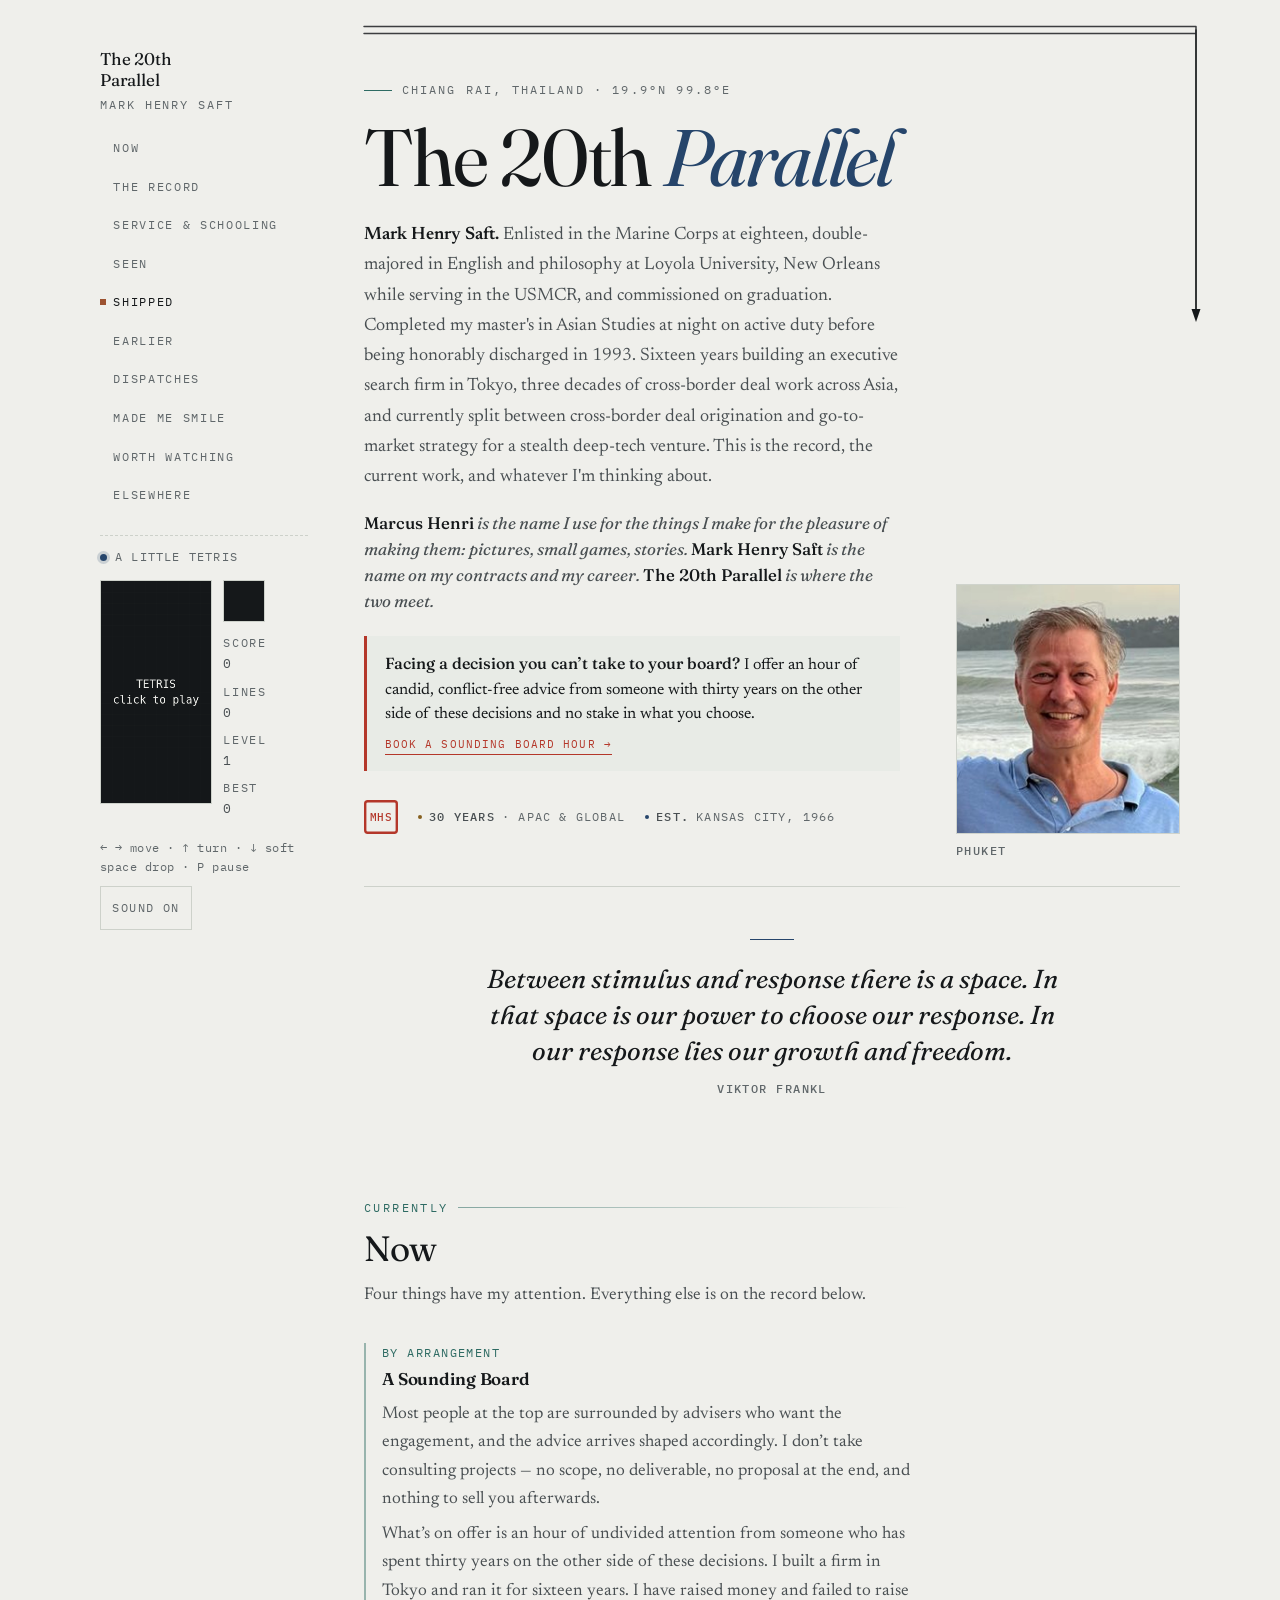
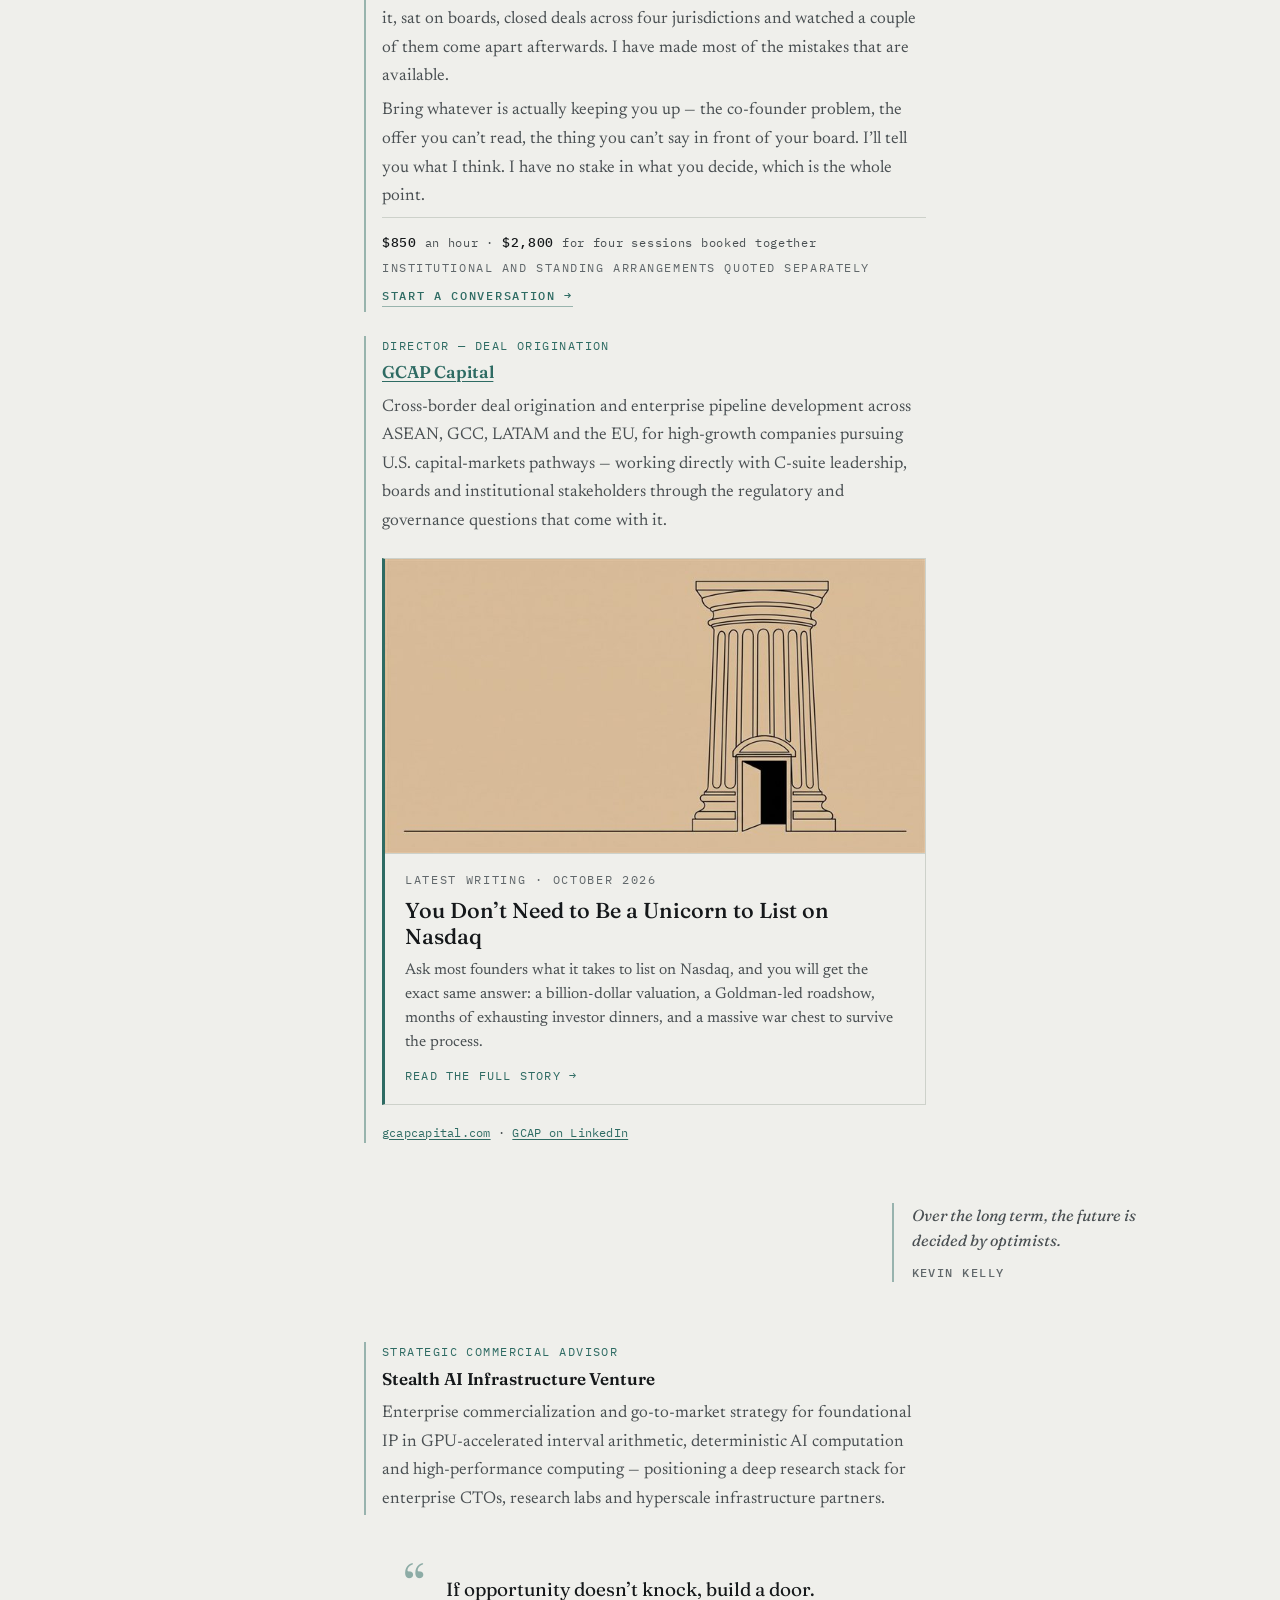
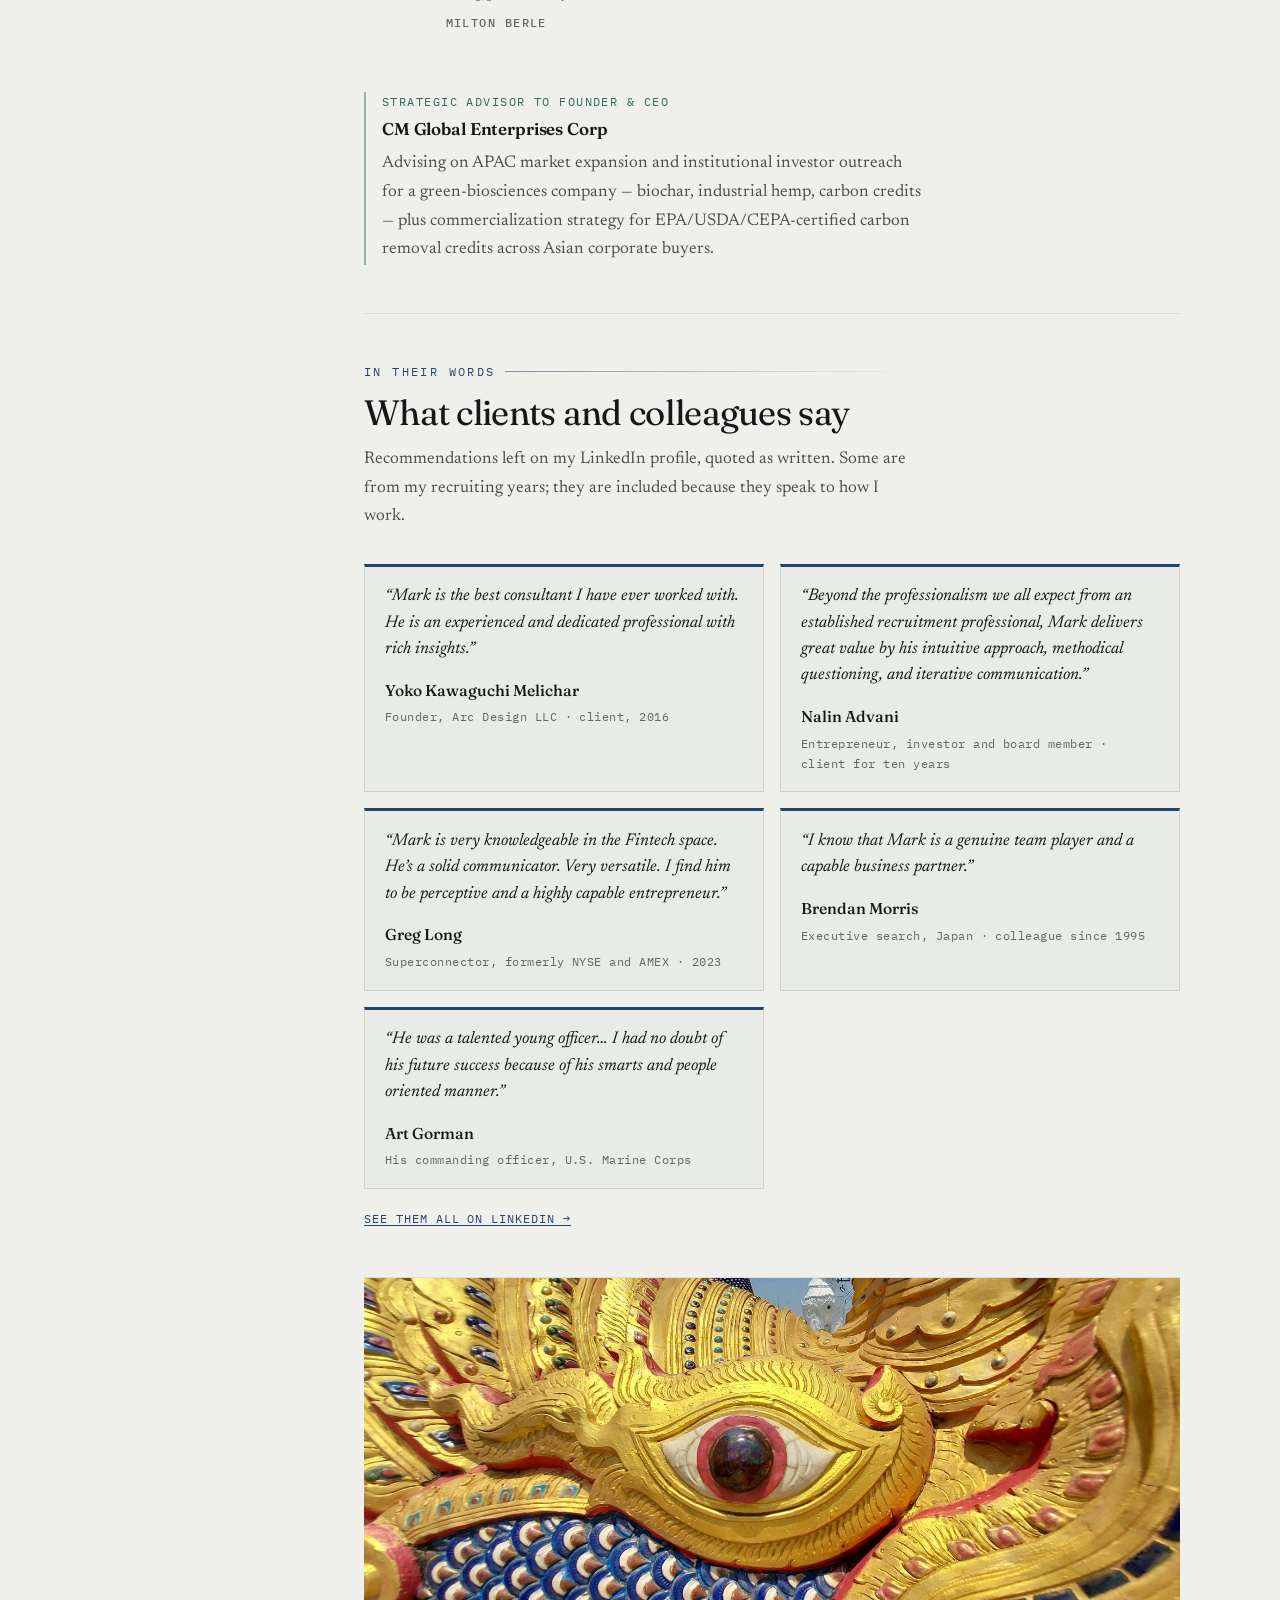
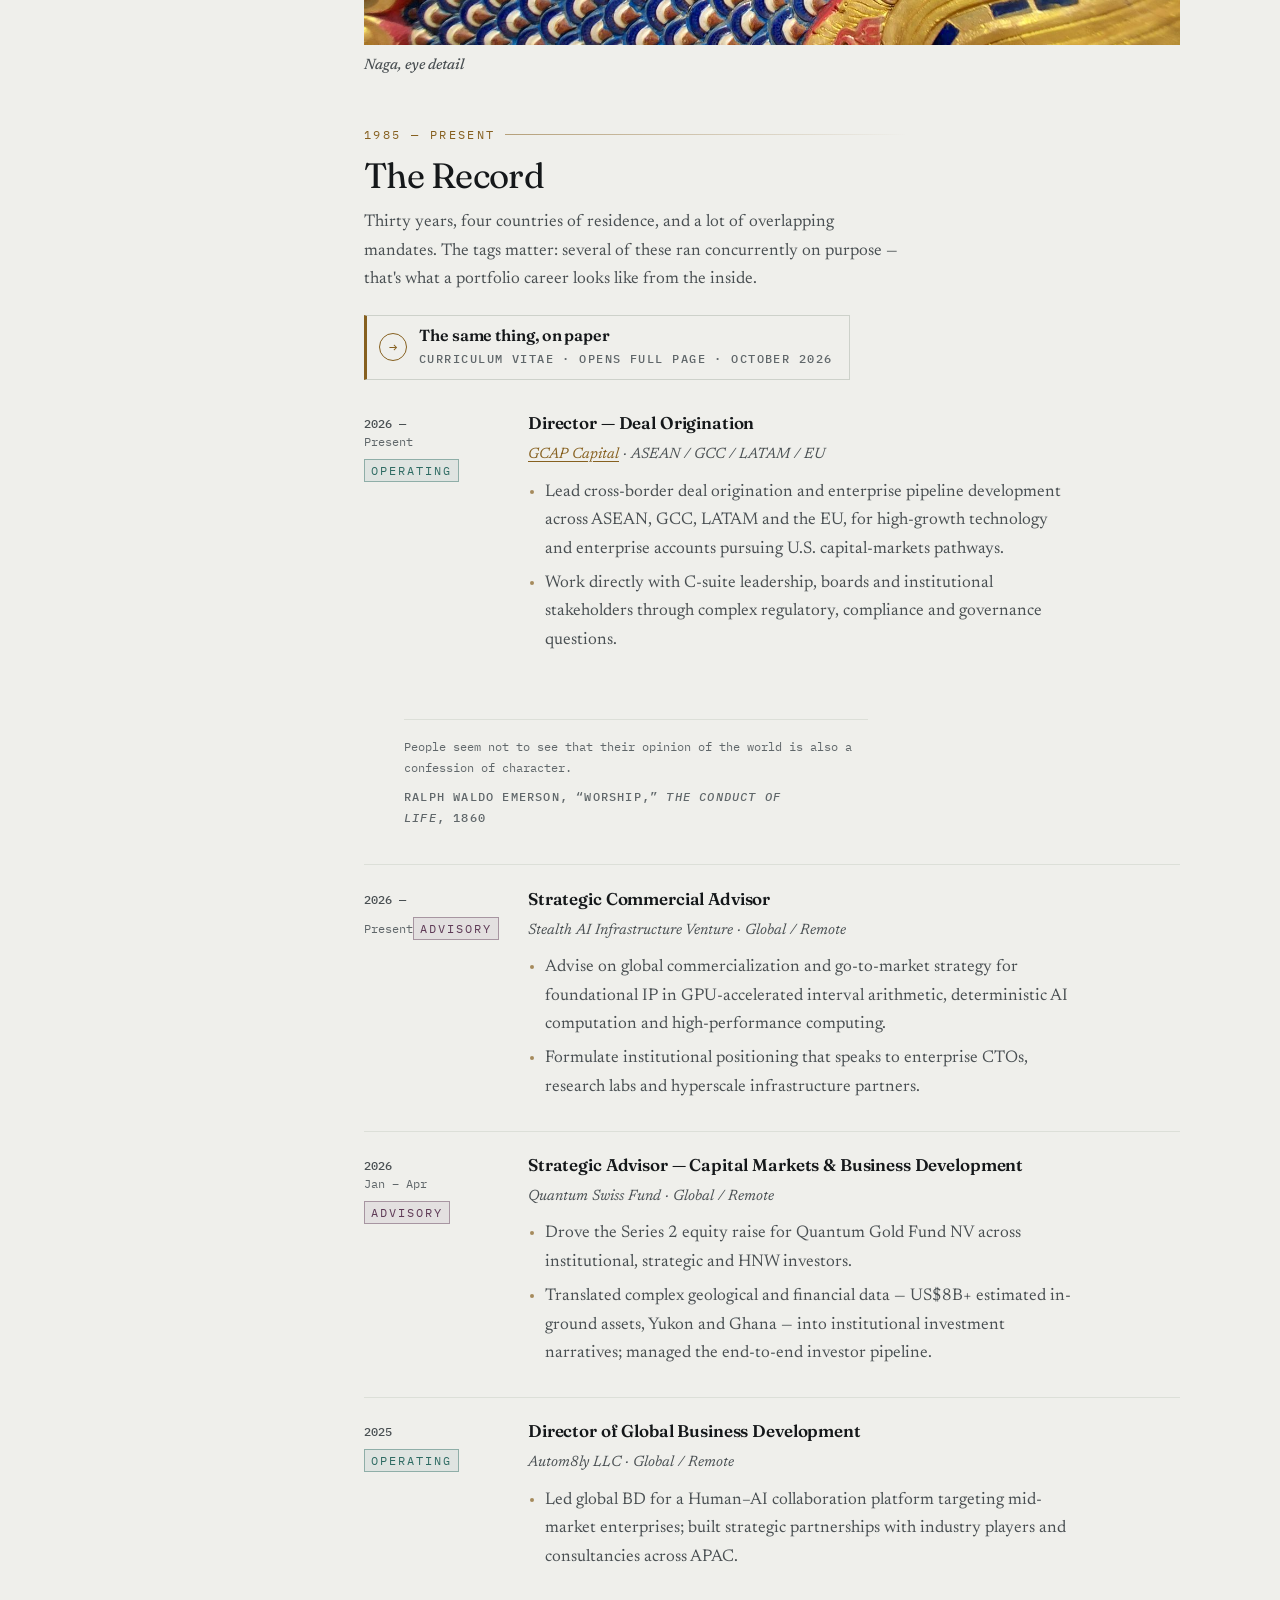
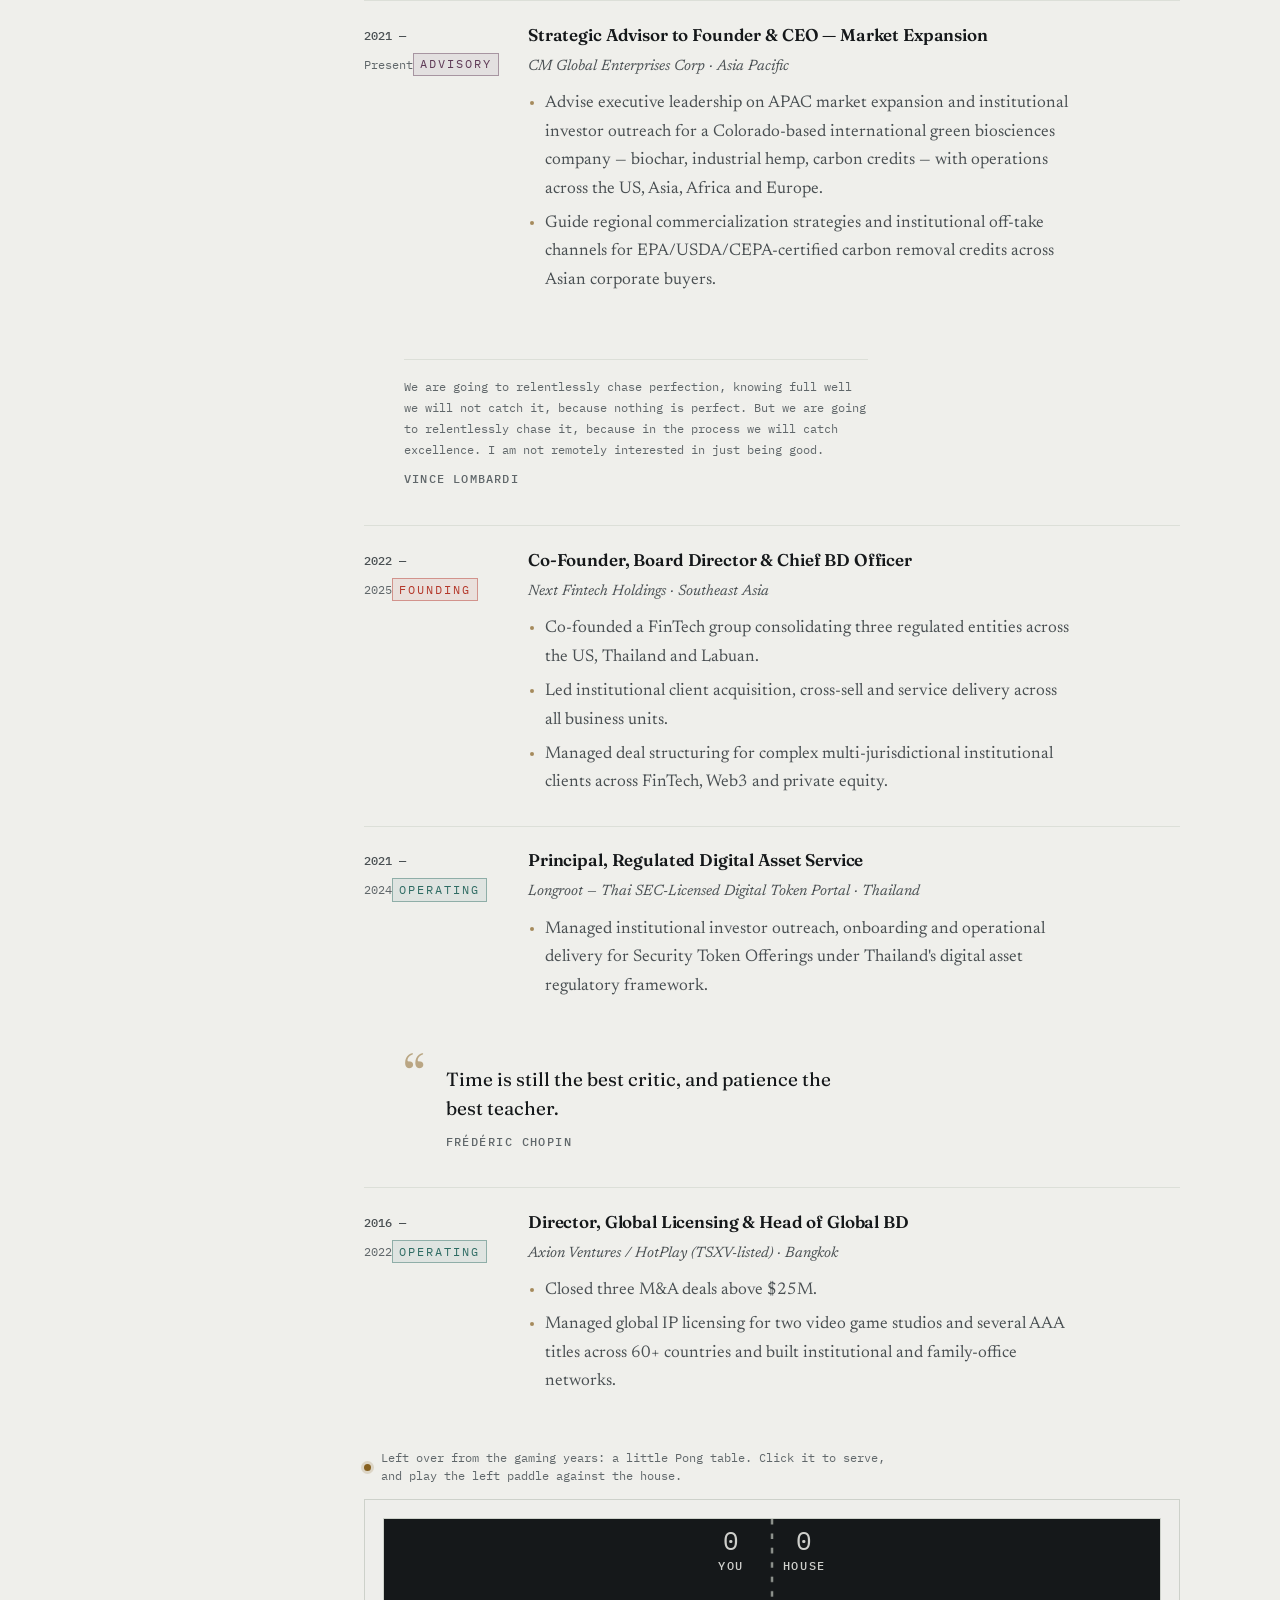
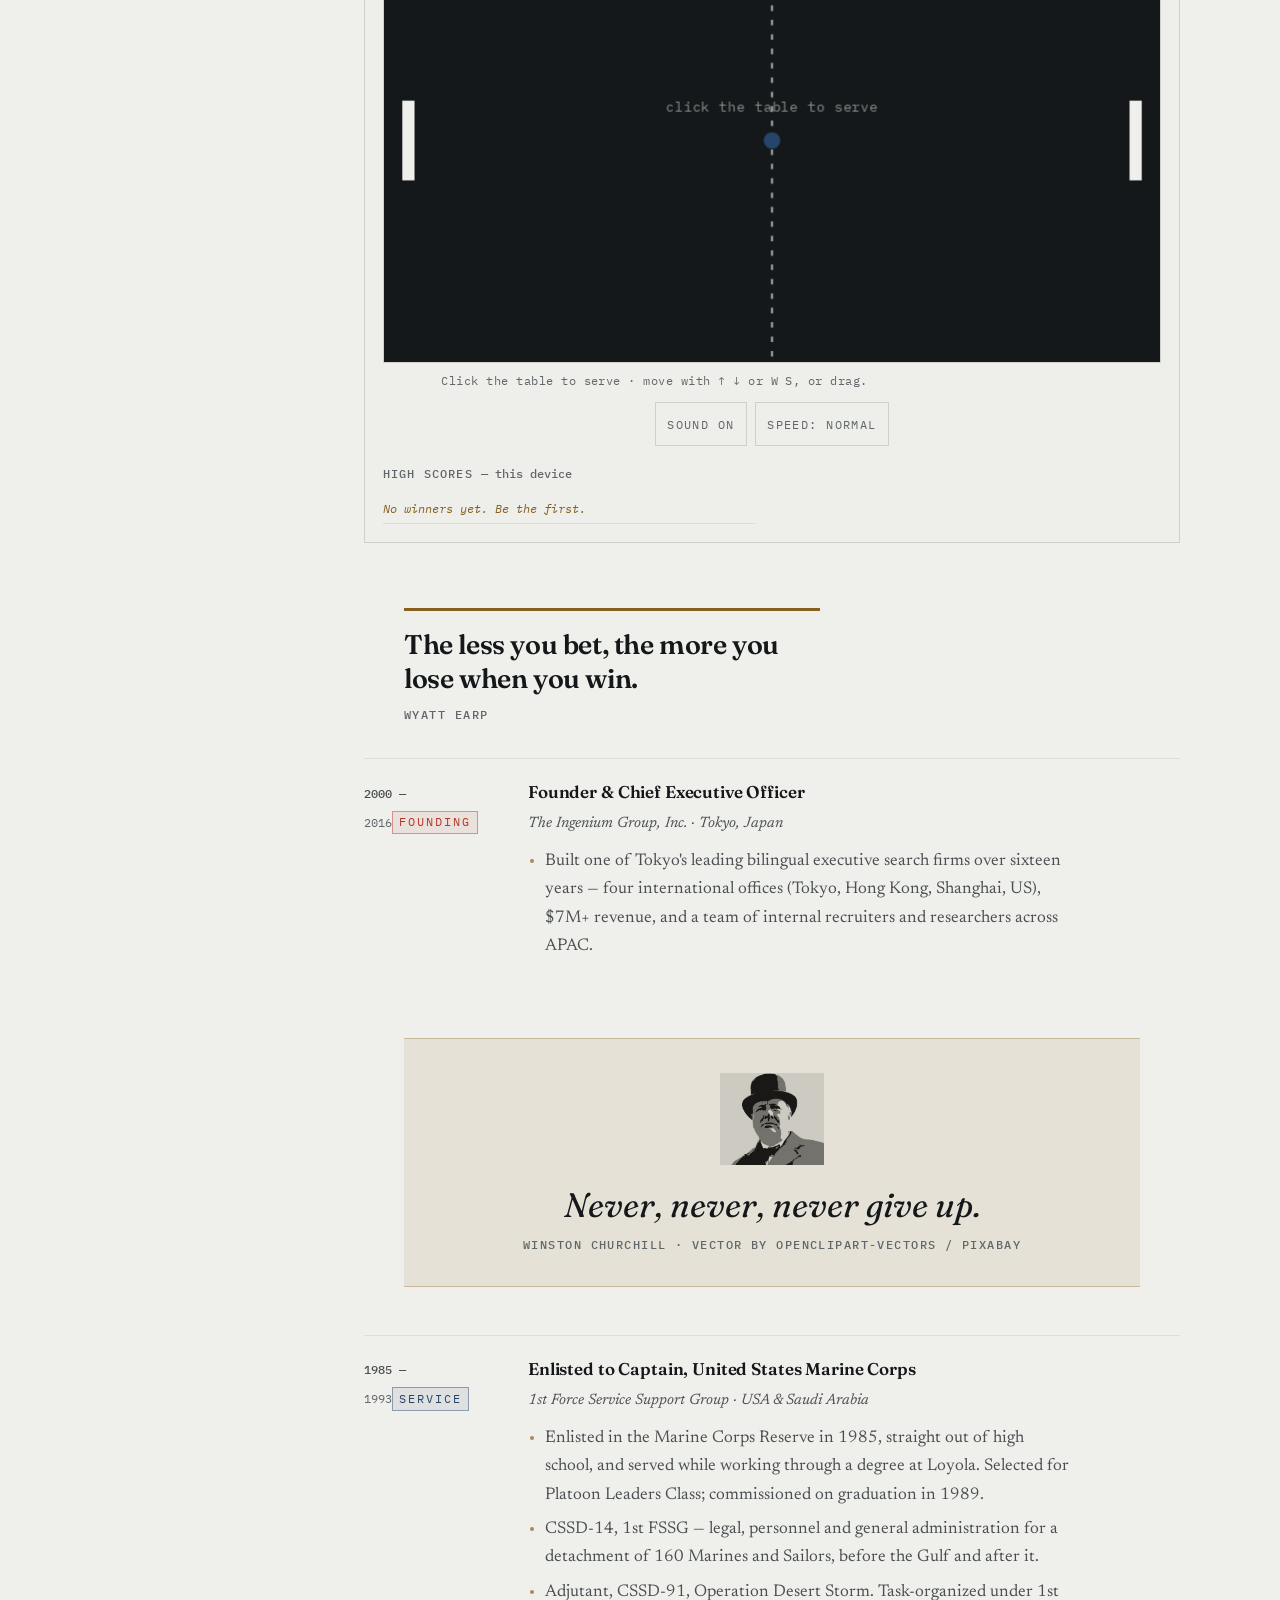
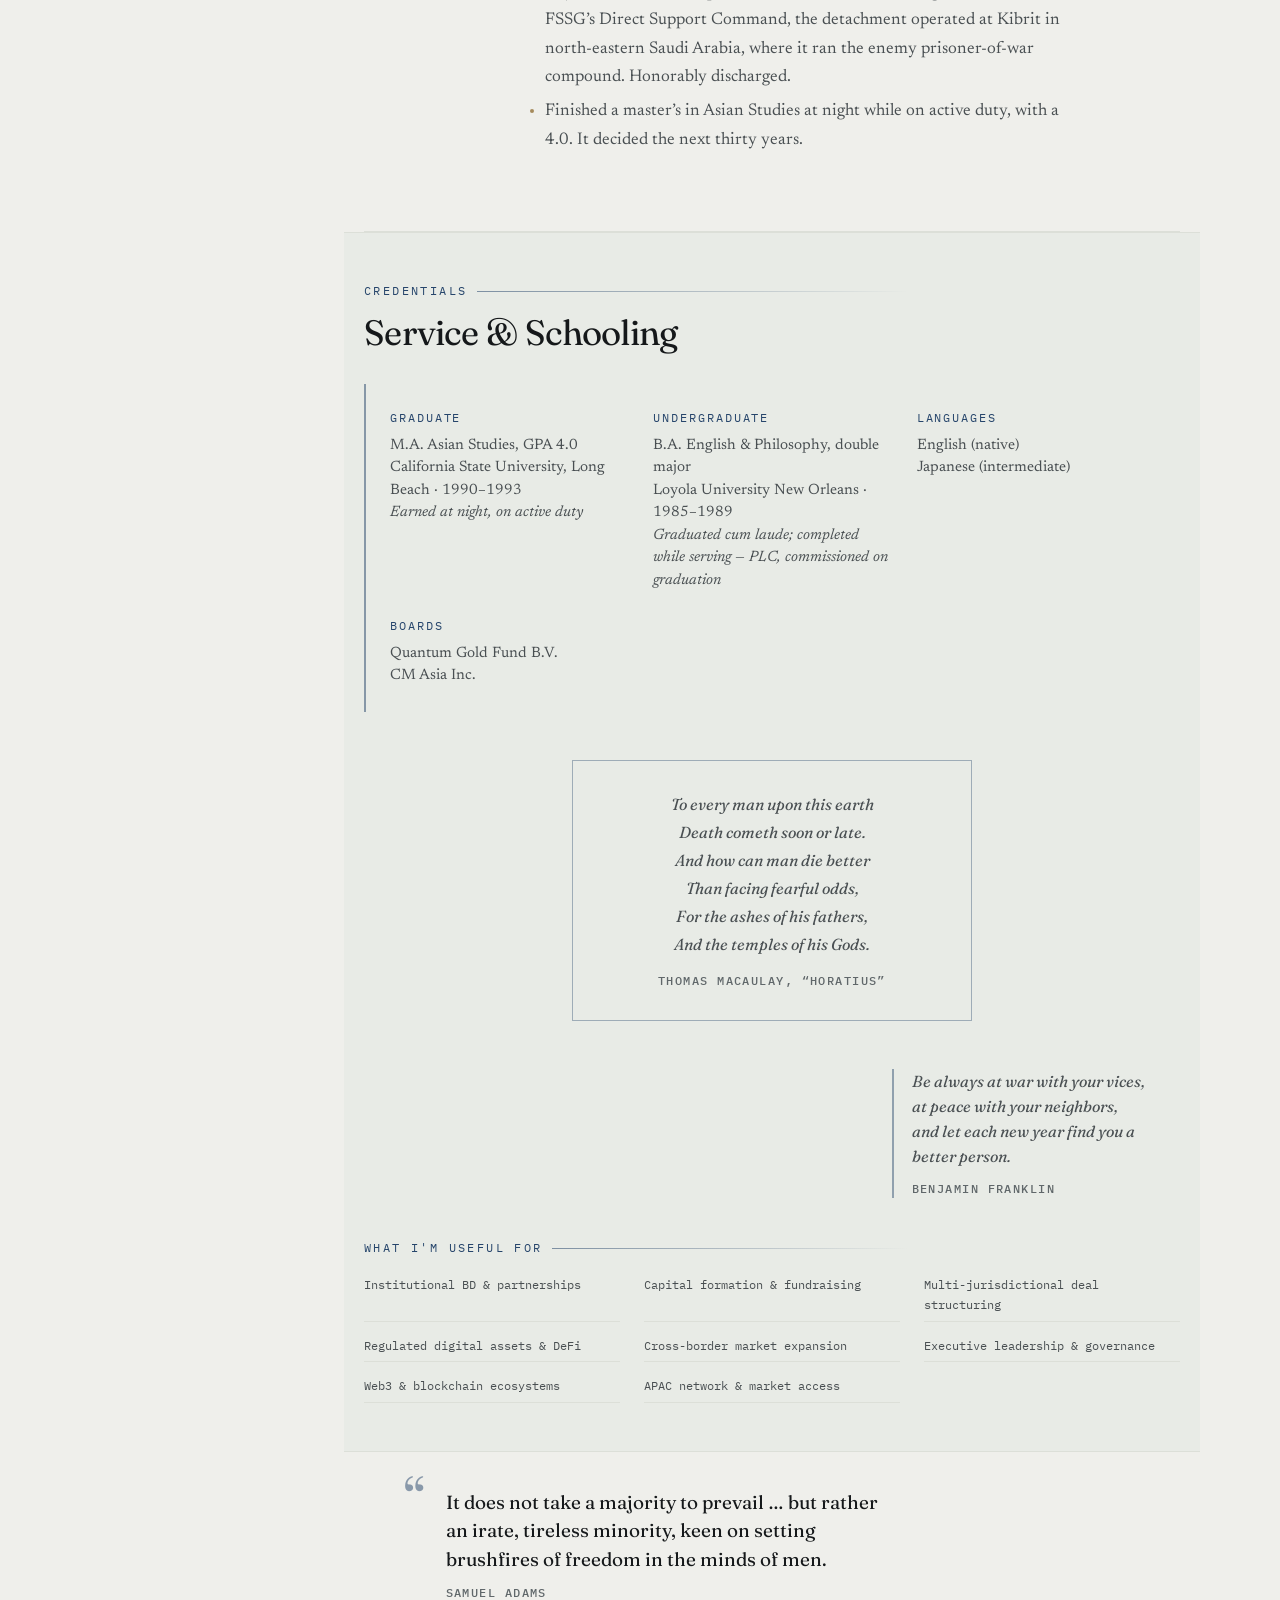
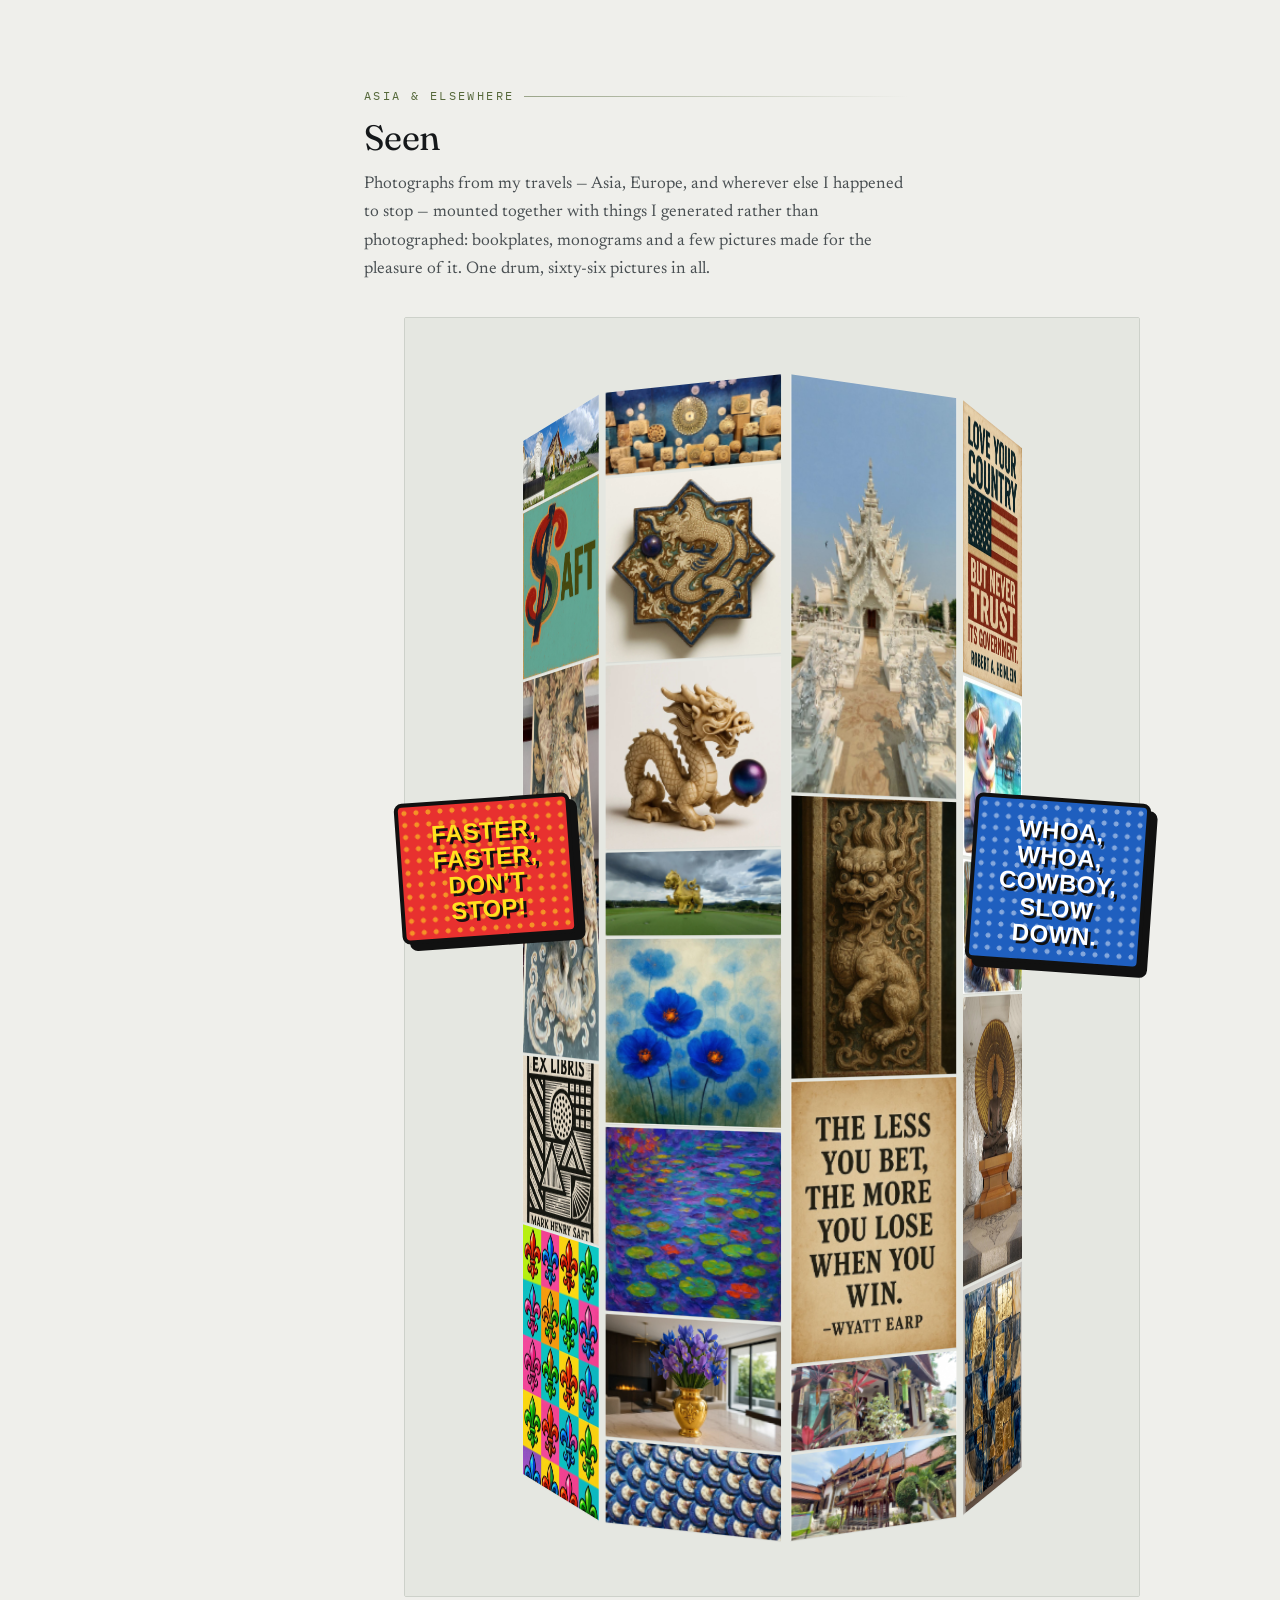
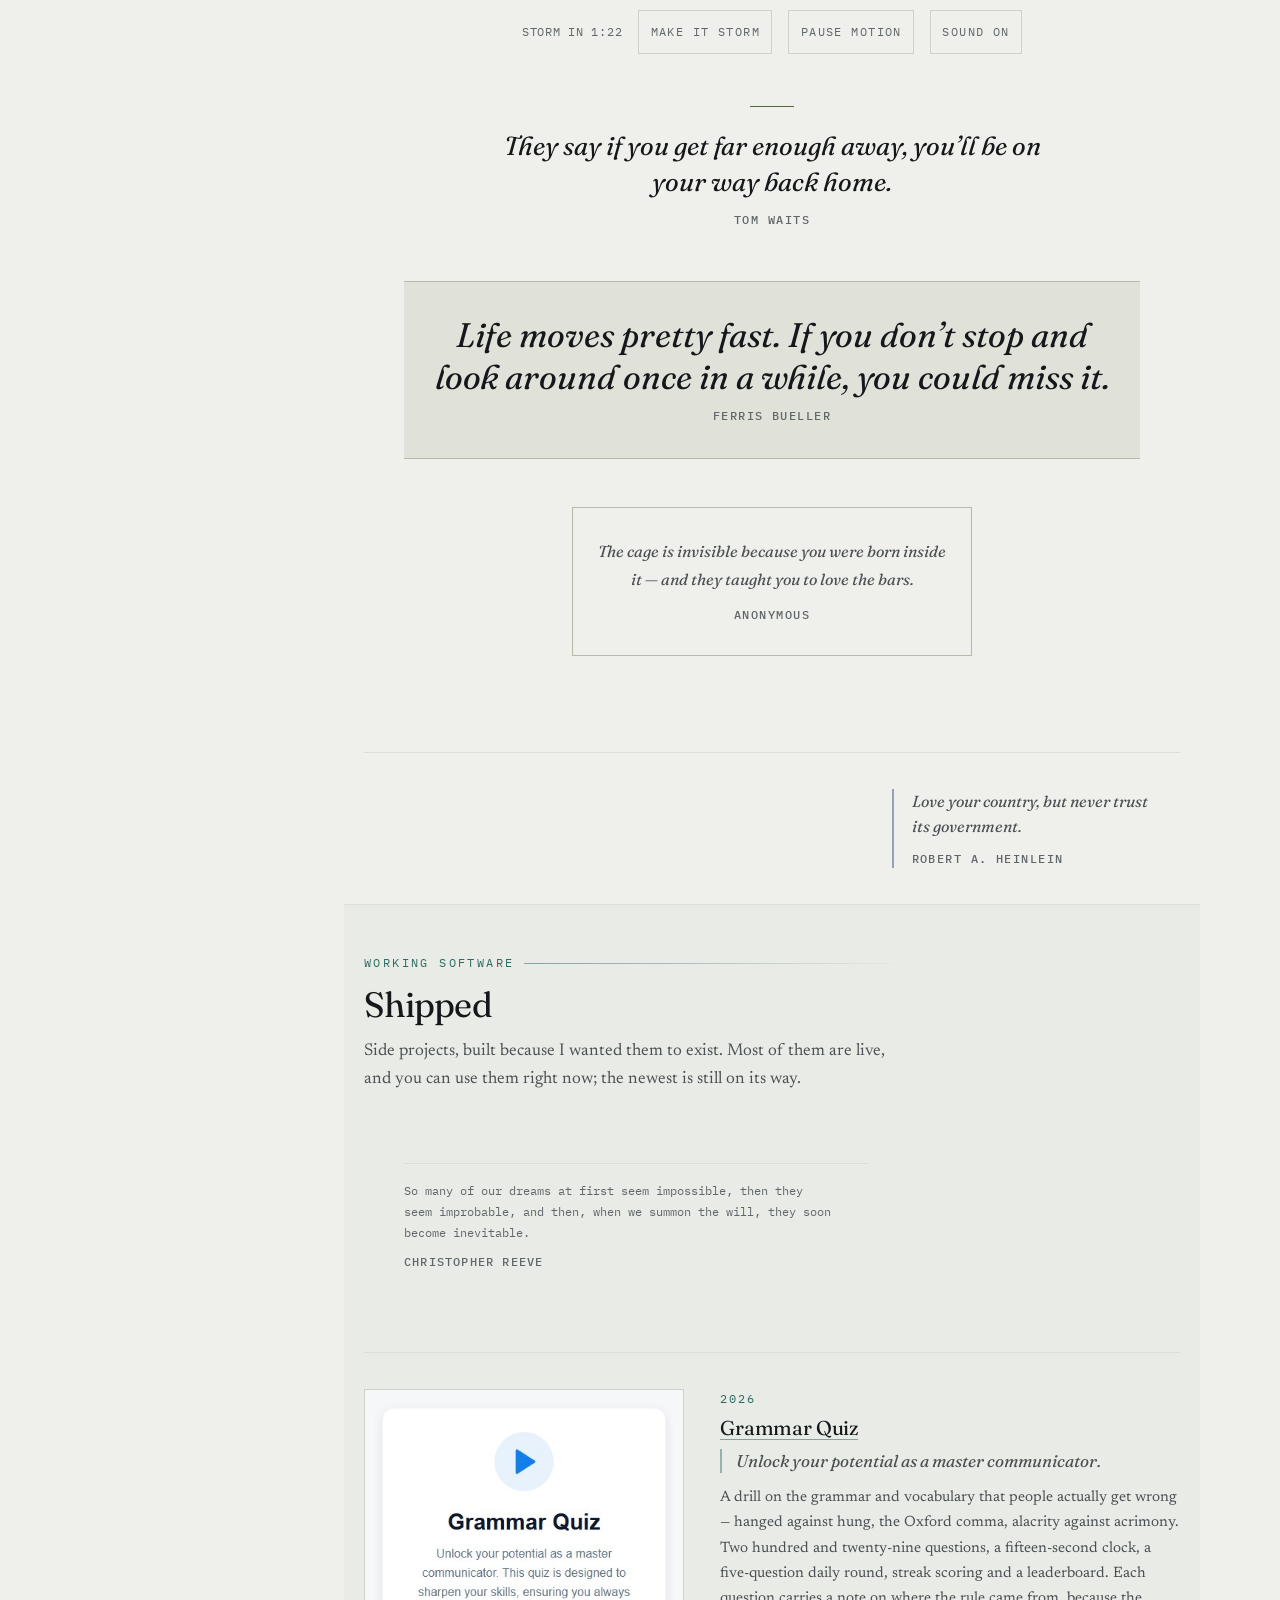
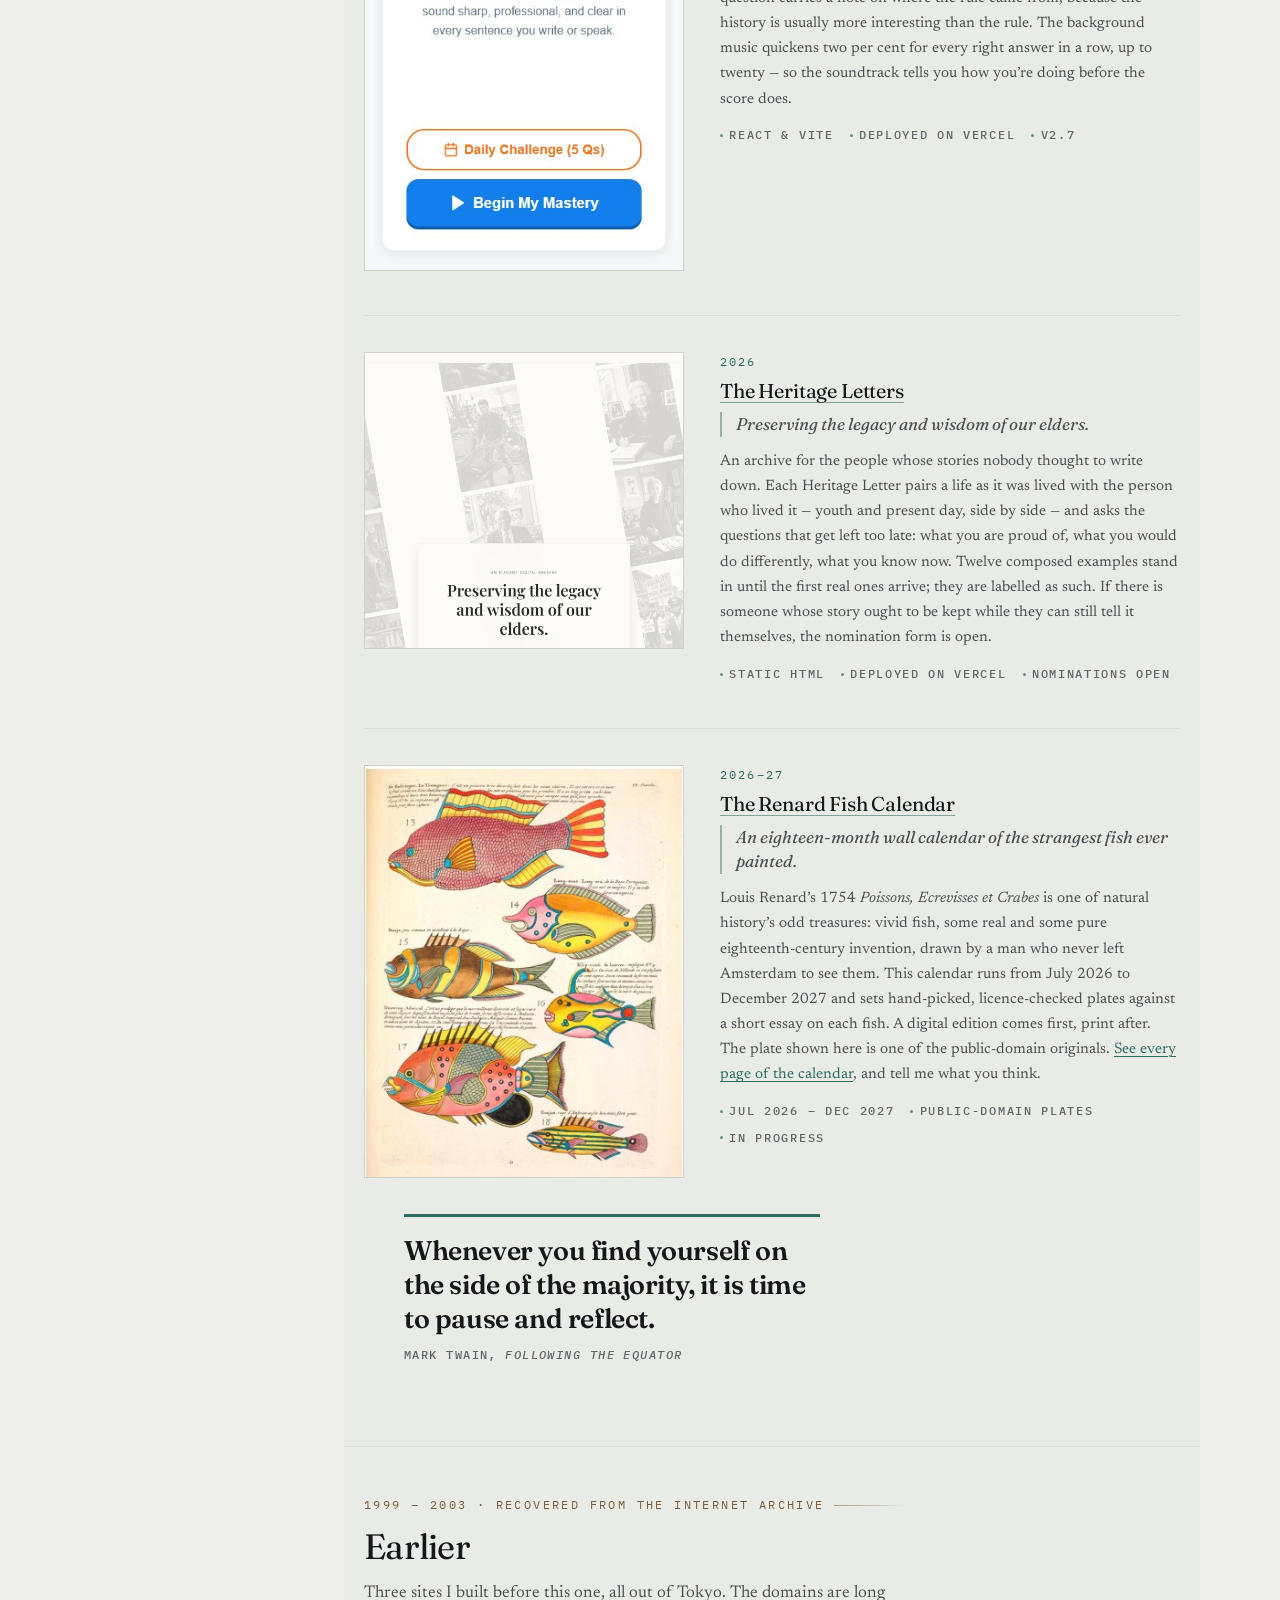
==== commit 80830fd6: "Add Christopher Reeve quote to Shipped section Co-Authored-By: Claude Sonnet 5.5 <noreply@anthropic." ====
--- a/index.html
+++ b/index.html
@@ -518,6 +518,10 @@
       </div>
       <div class="eras">
 
+      <blockquote class="marg marg--note">
+        <p>So many of our dreams at first seem impossible, then they seem improbable, and then, when we summon the will, they soon become inevitable.</p>
+        <cite>Christopher Reeve</cite>
+      </blockquote>
         <article class="era">
           <figure><img loading="lazy" decoding="async" width="430" height="650" src="images/grammar-quiz.jpg" alt="The Grammar Quiz start screen, with a Daily Challenge button and a Begin My Mastery button"></figure>
           <div>
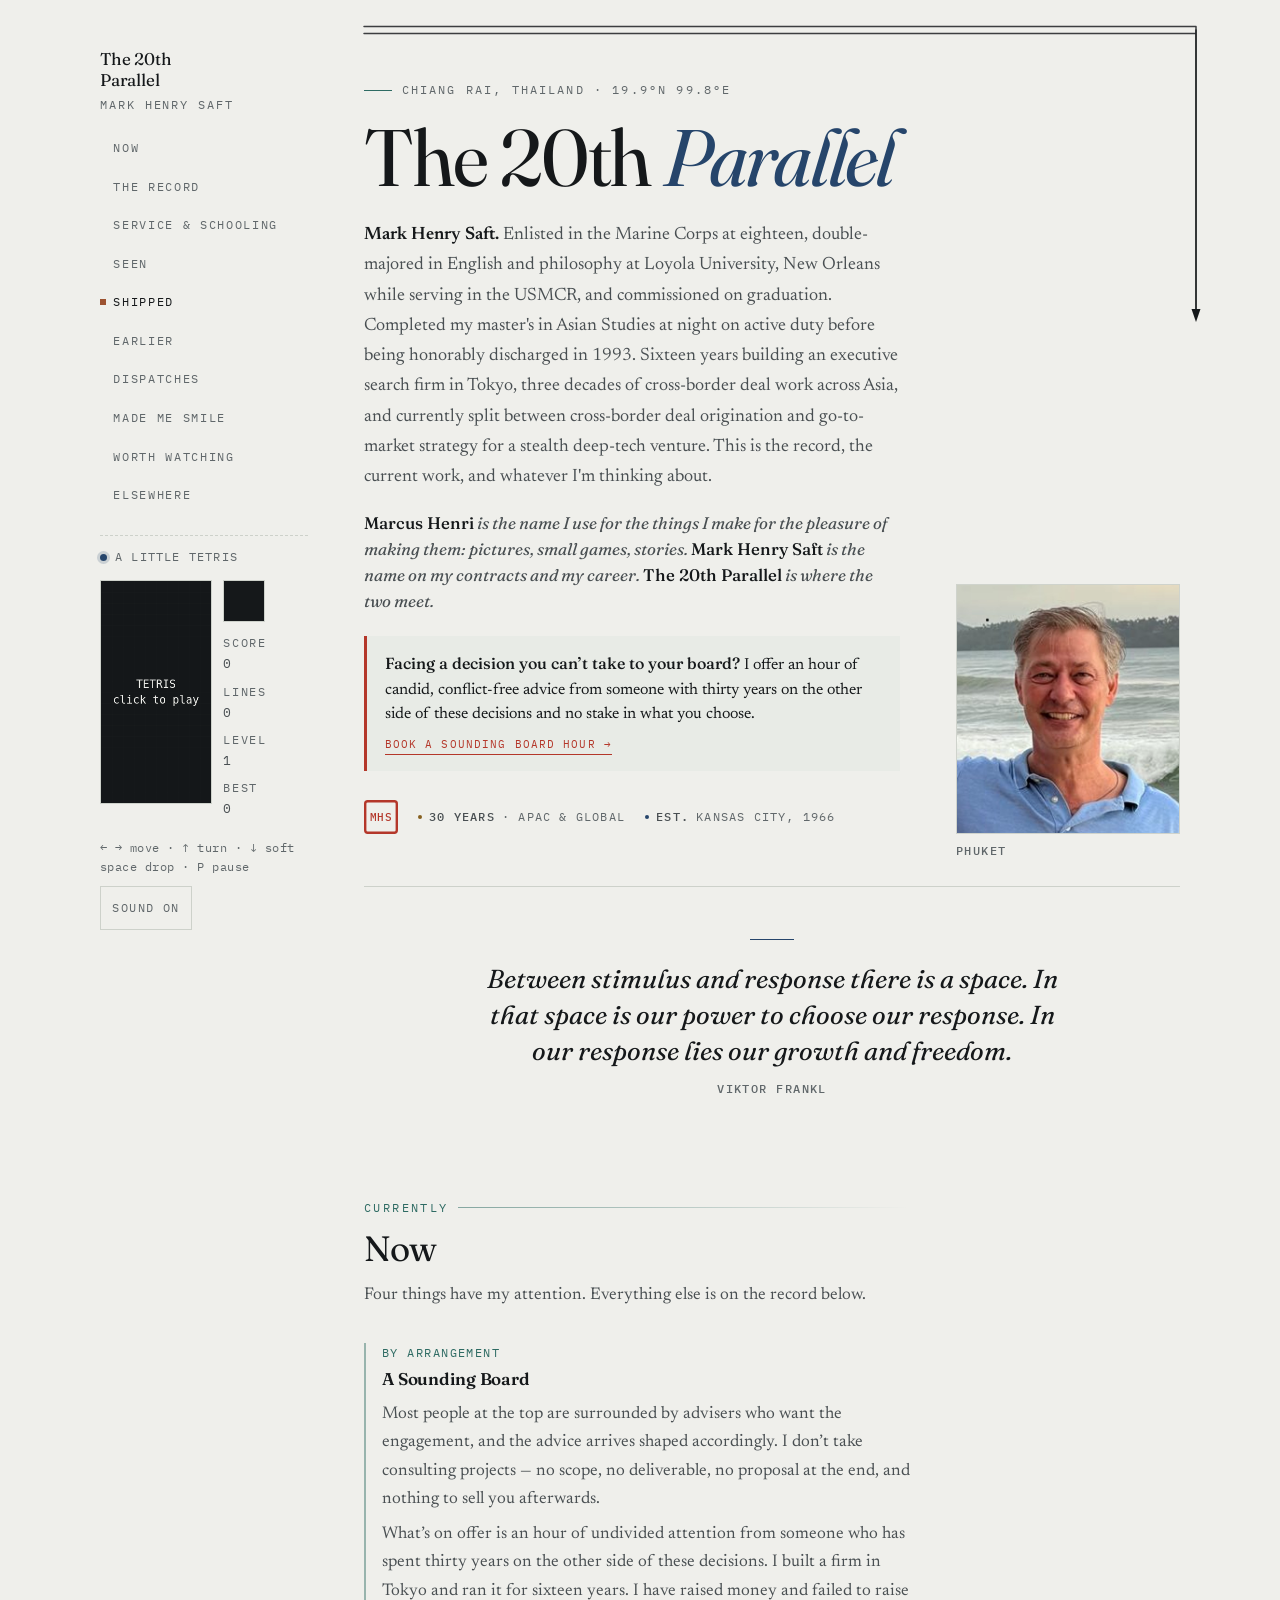
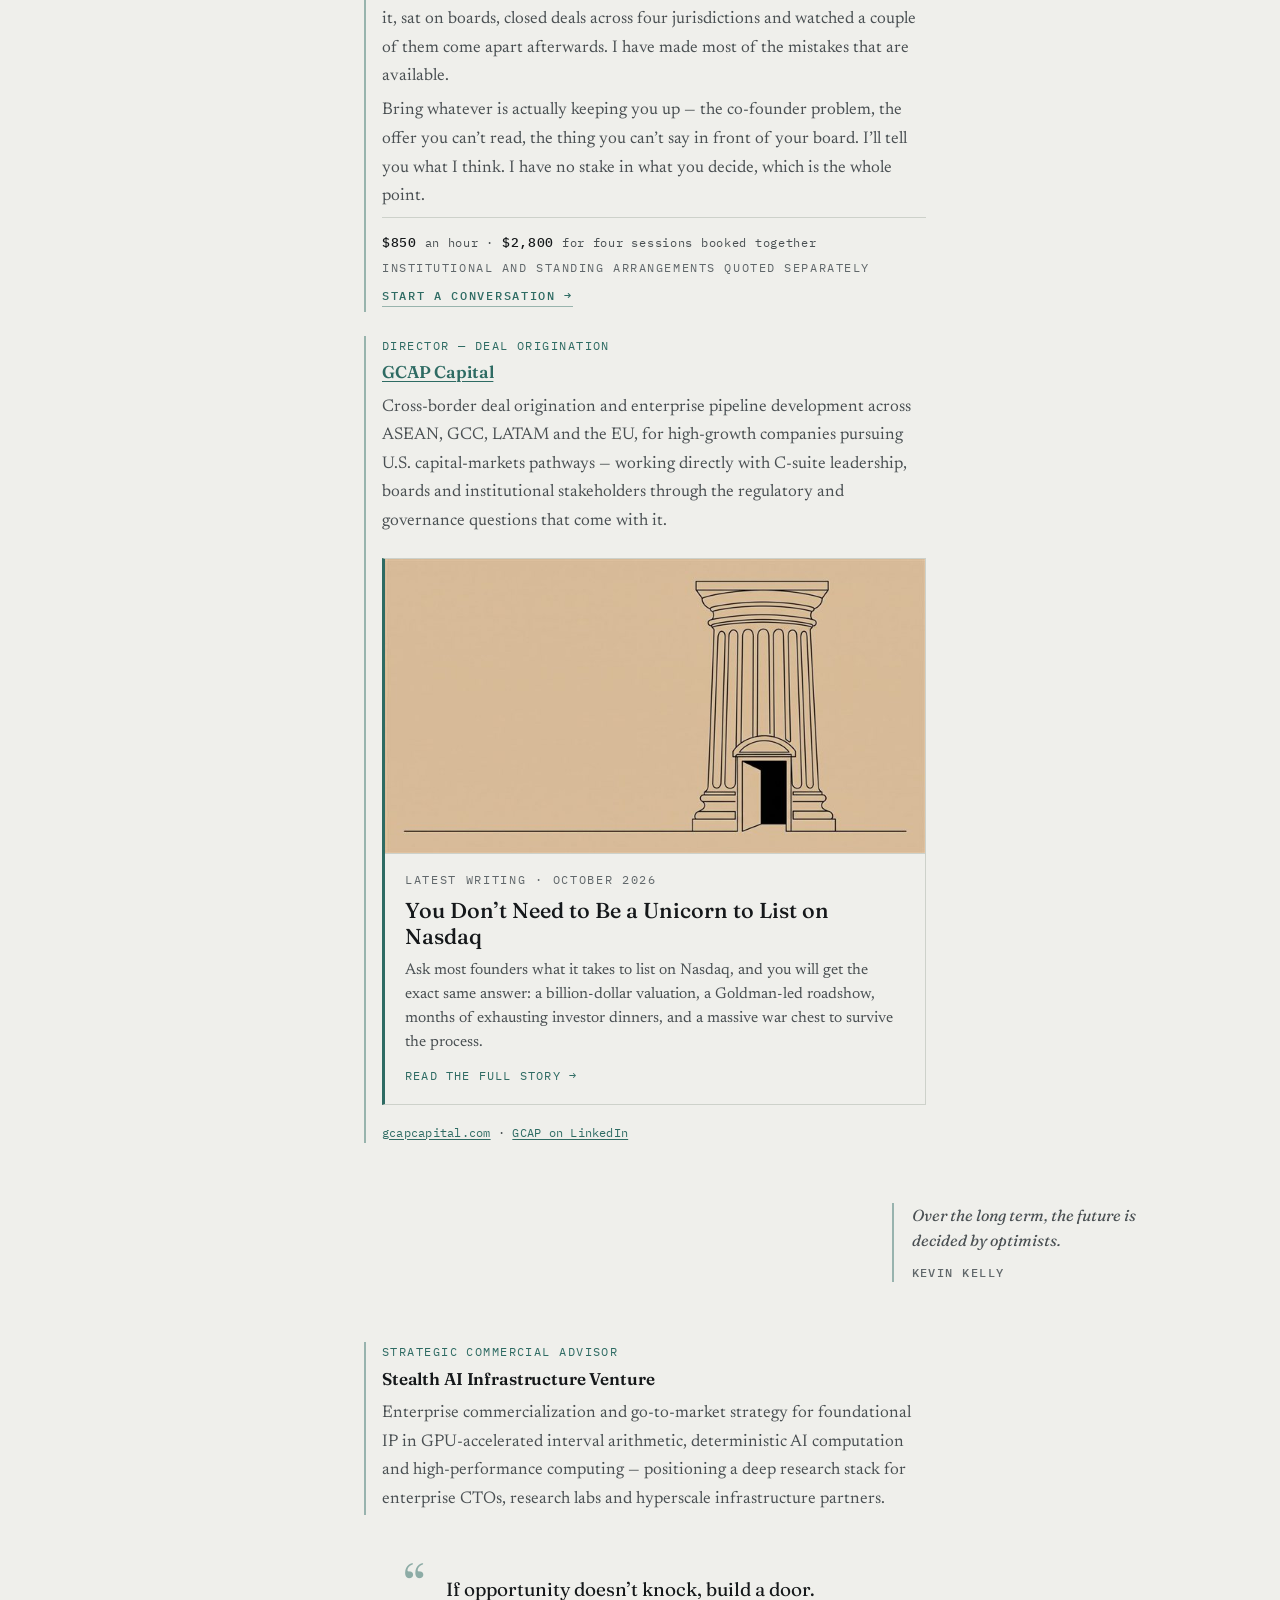
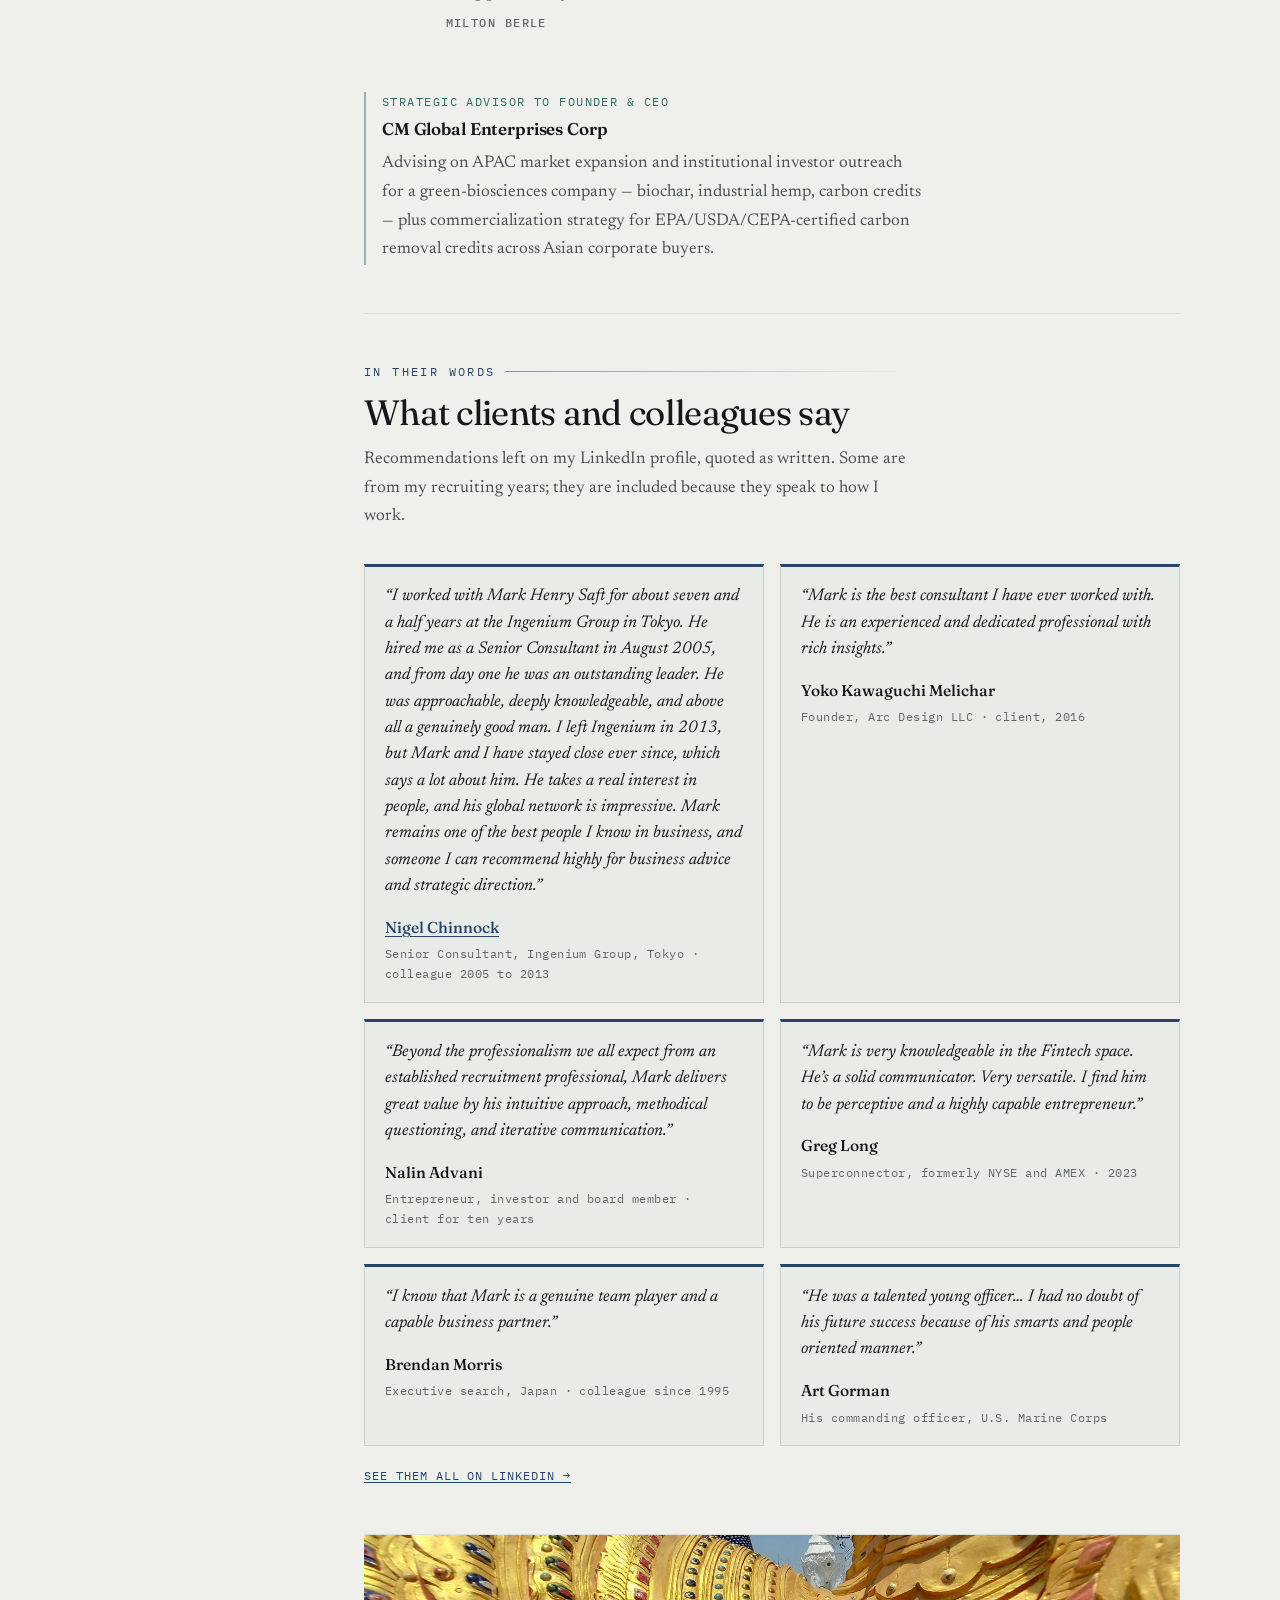
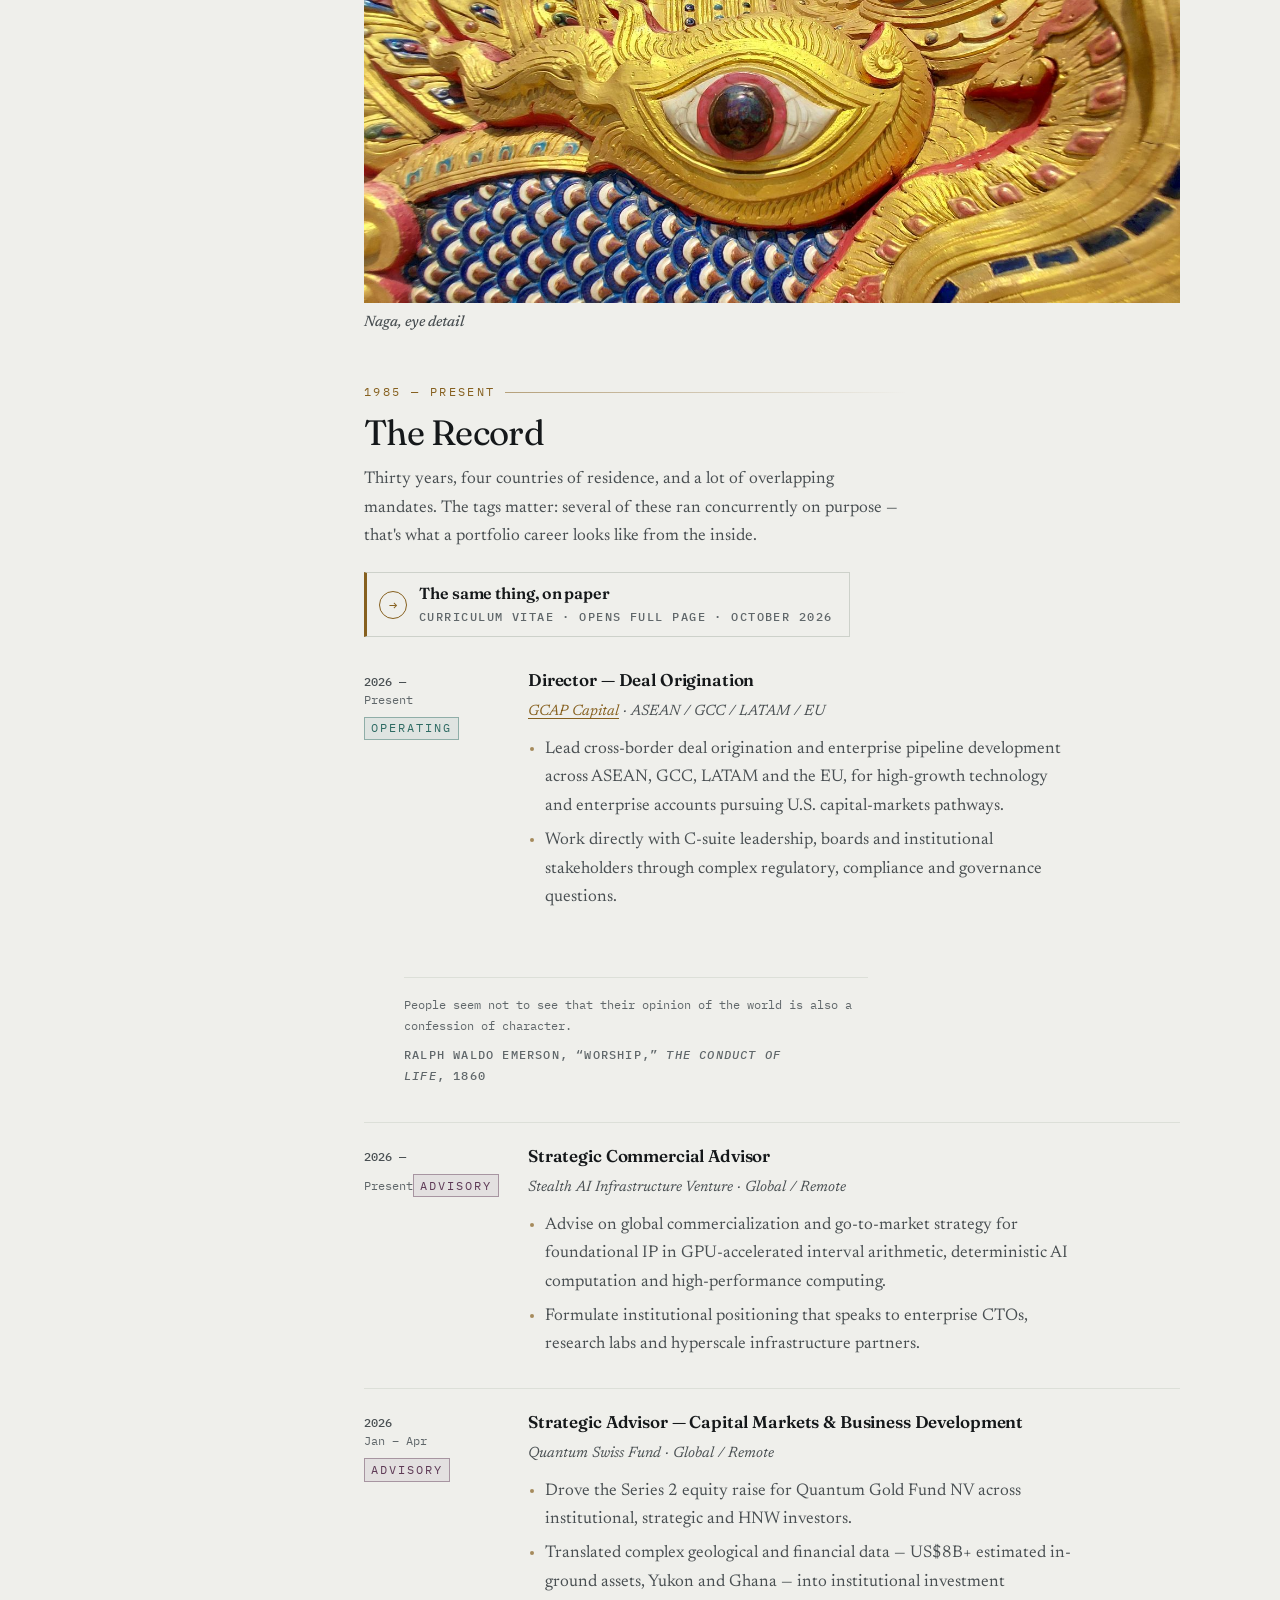
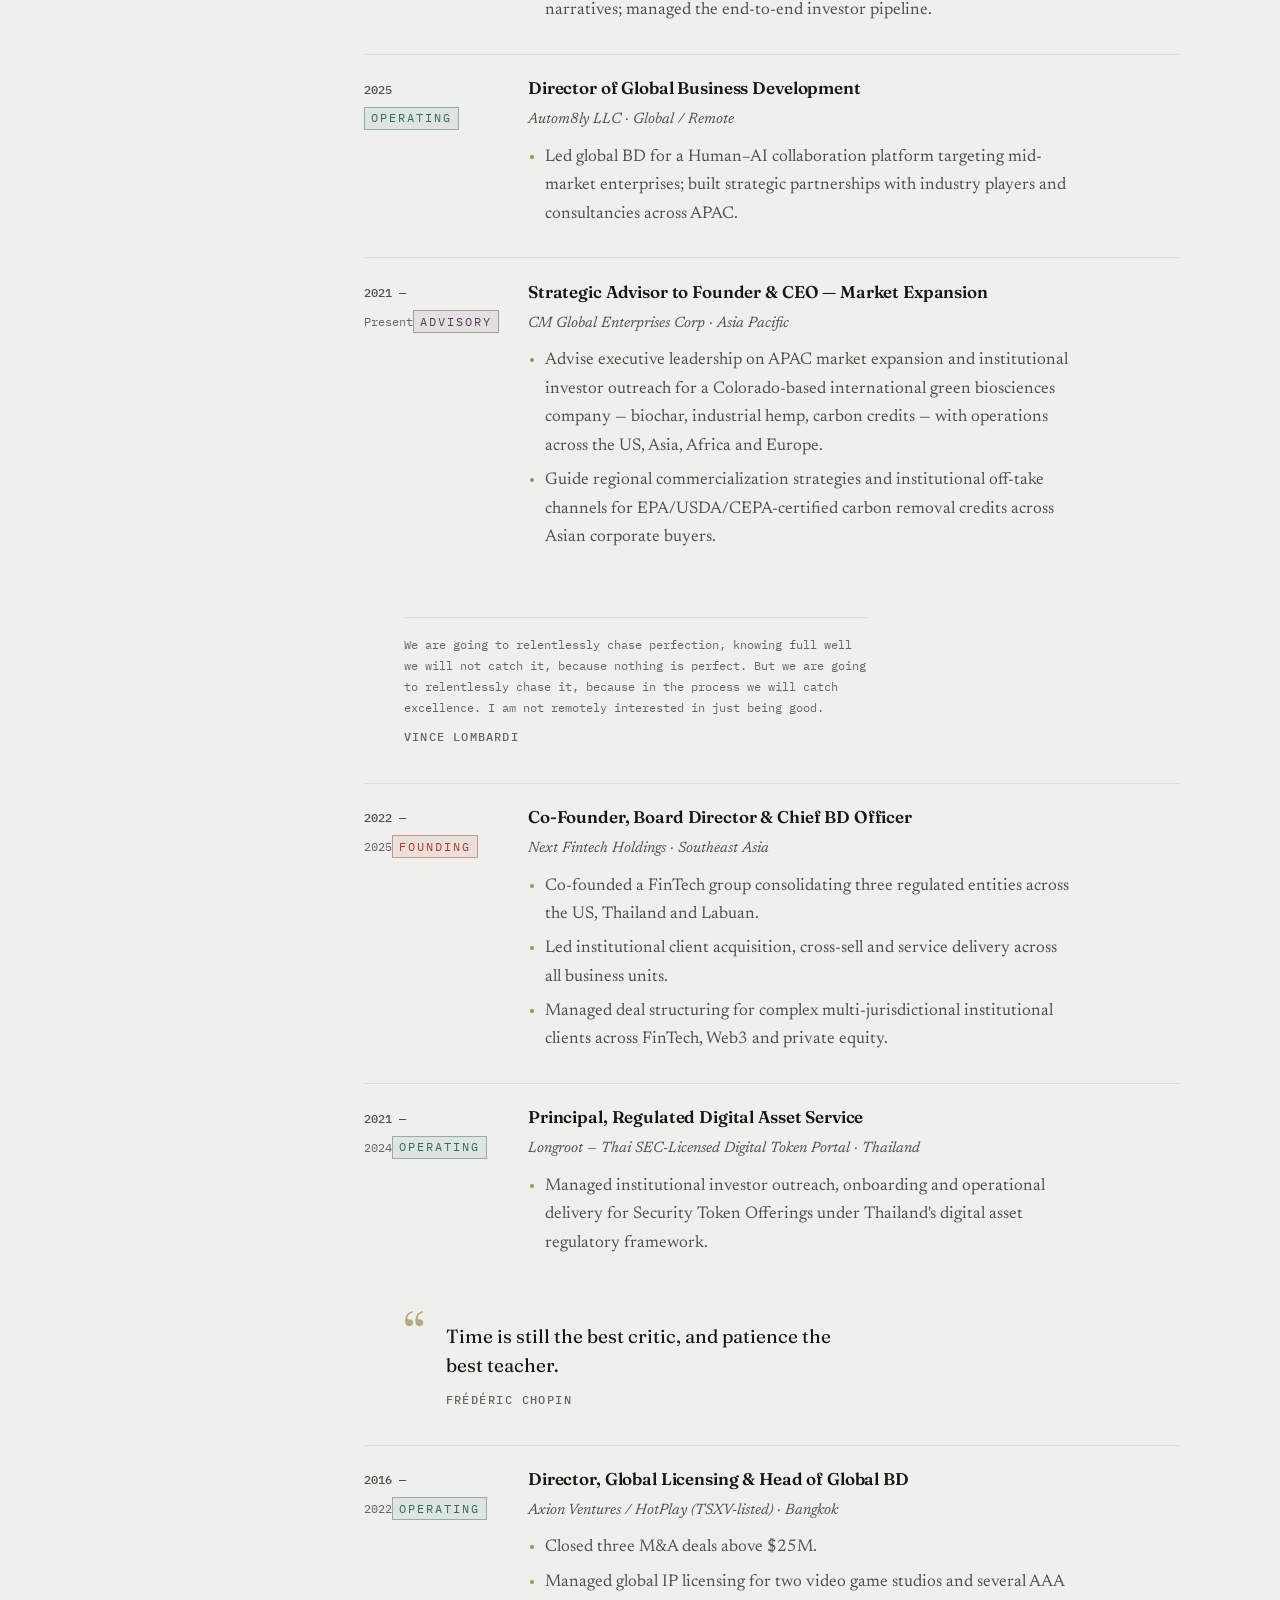
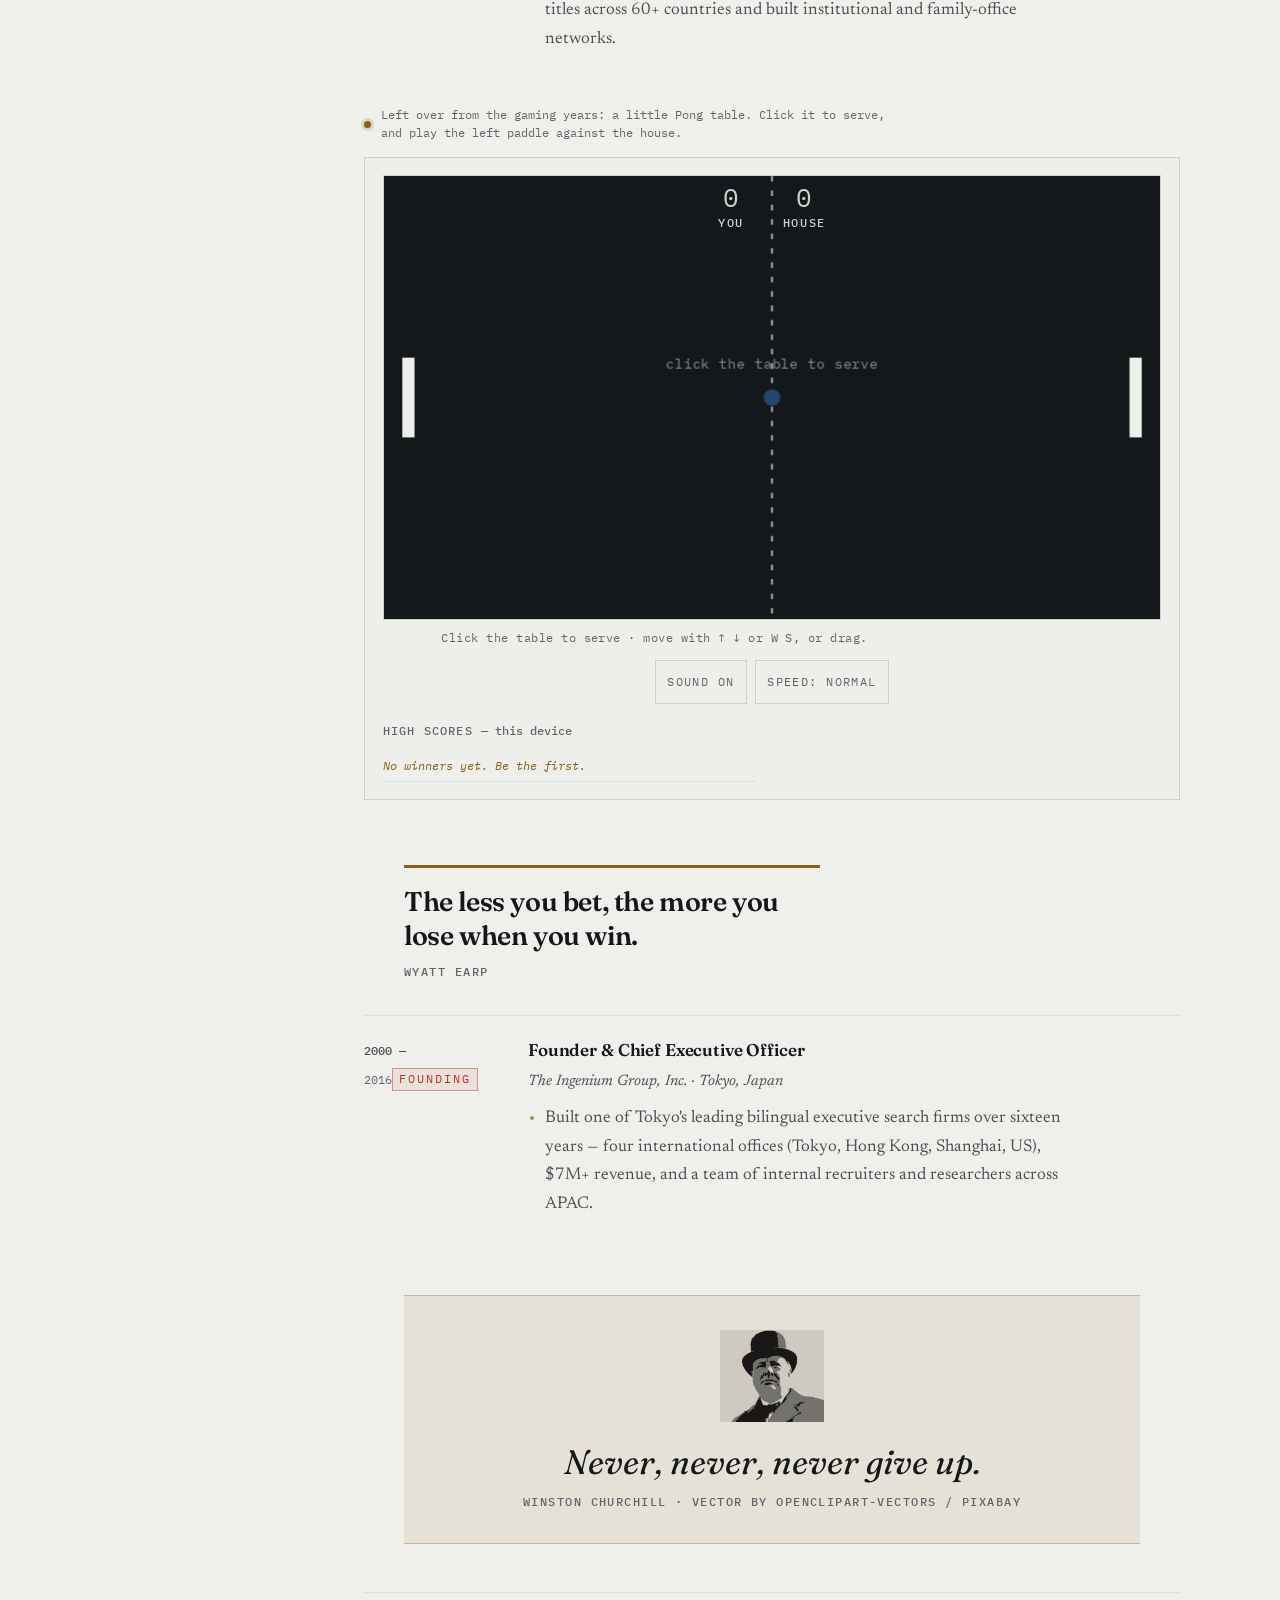
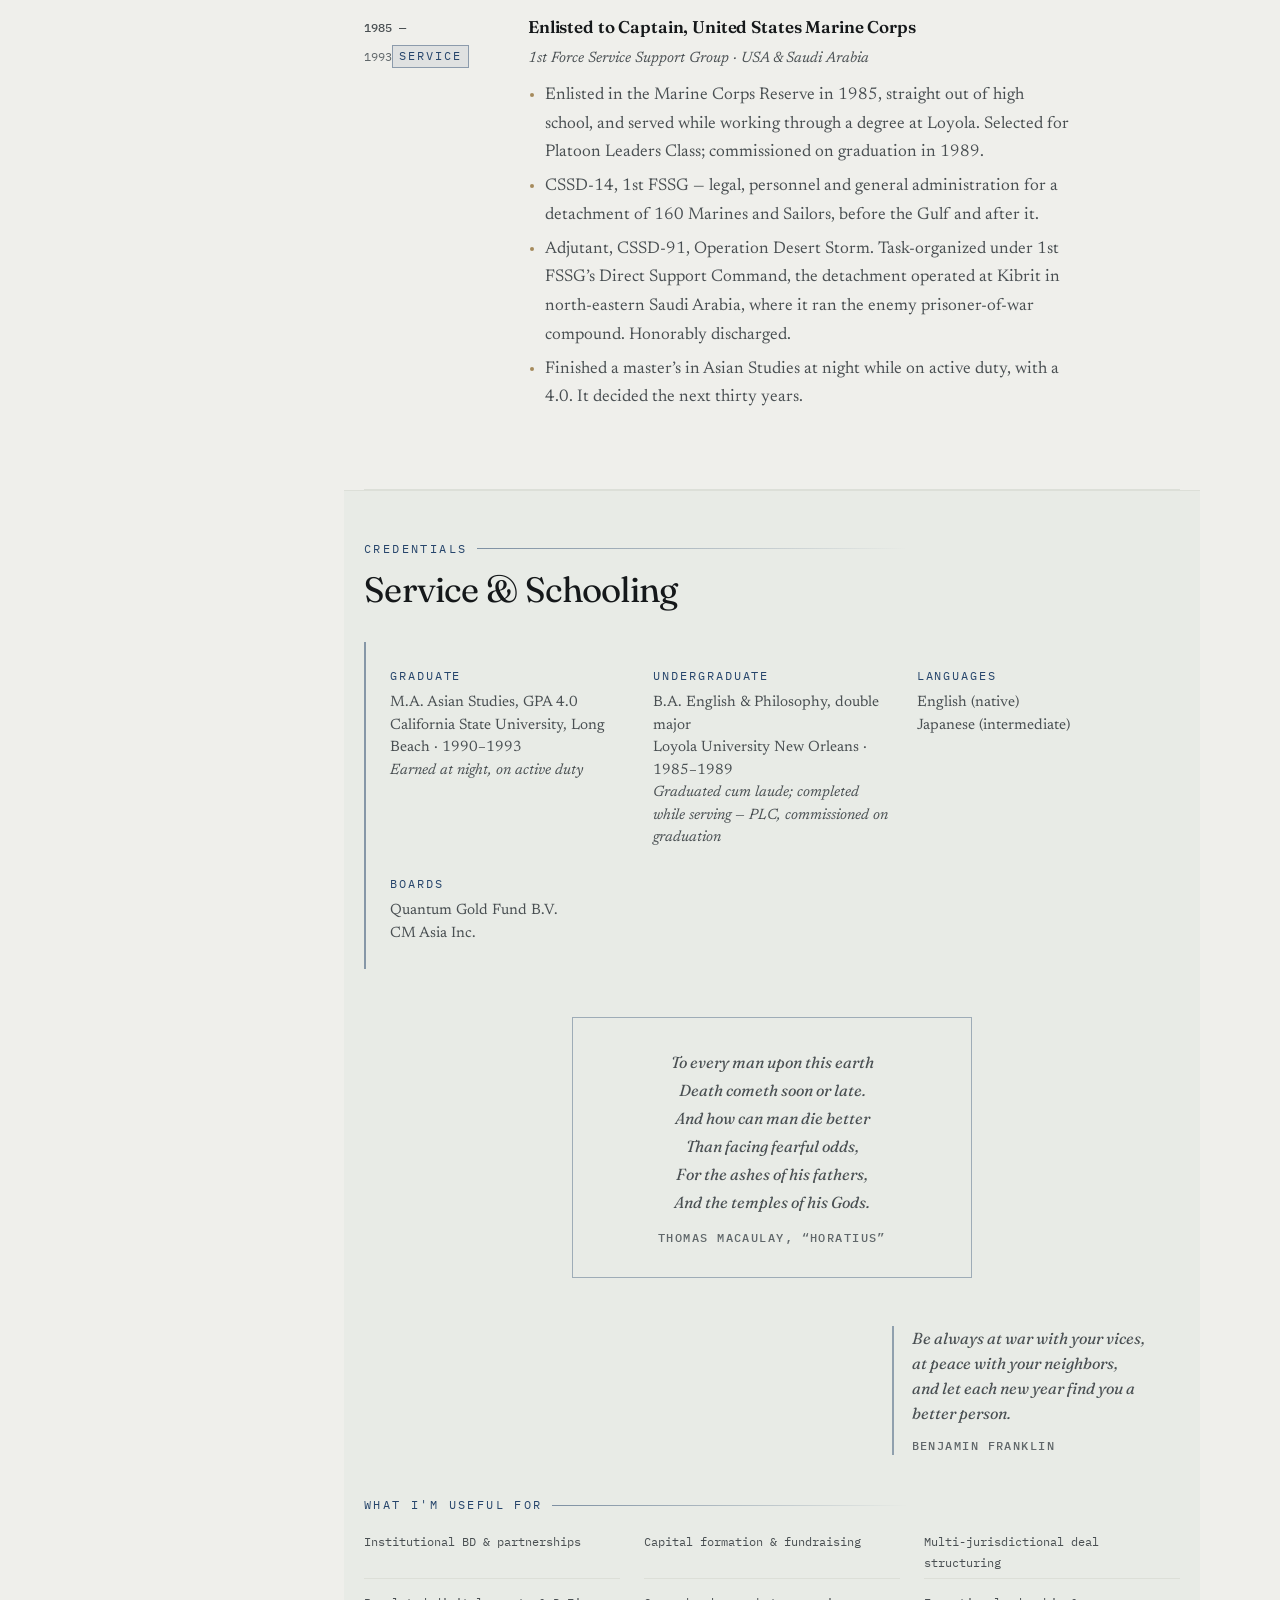
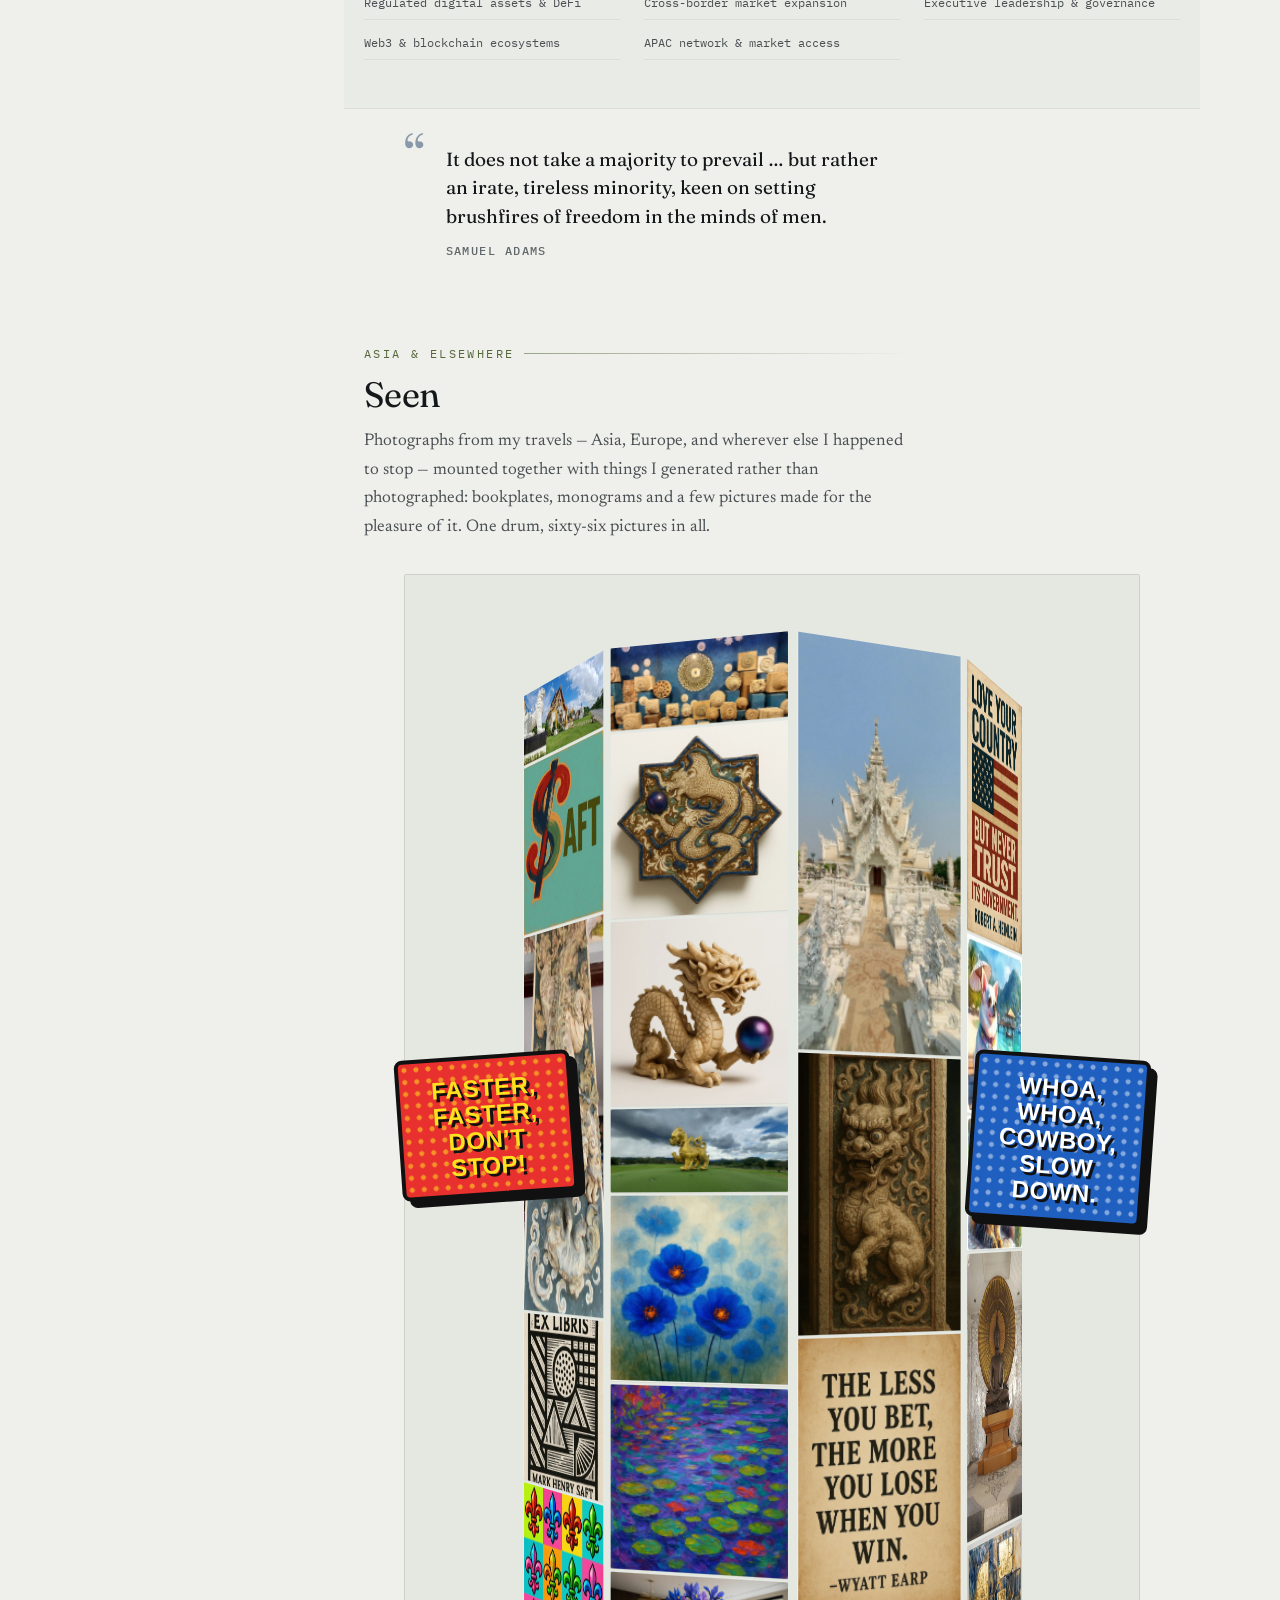
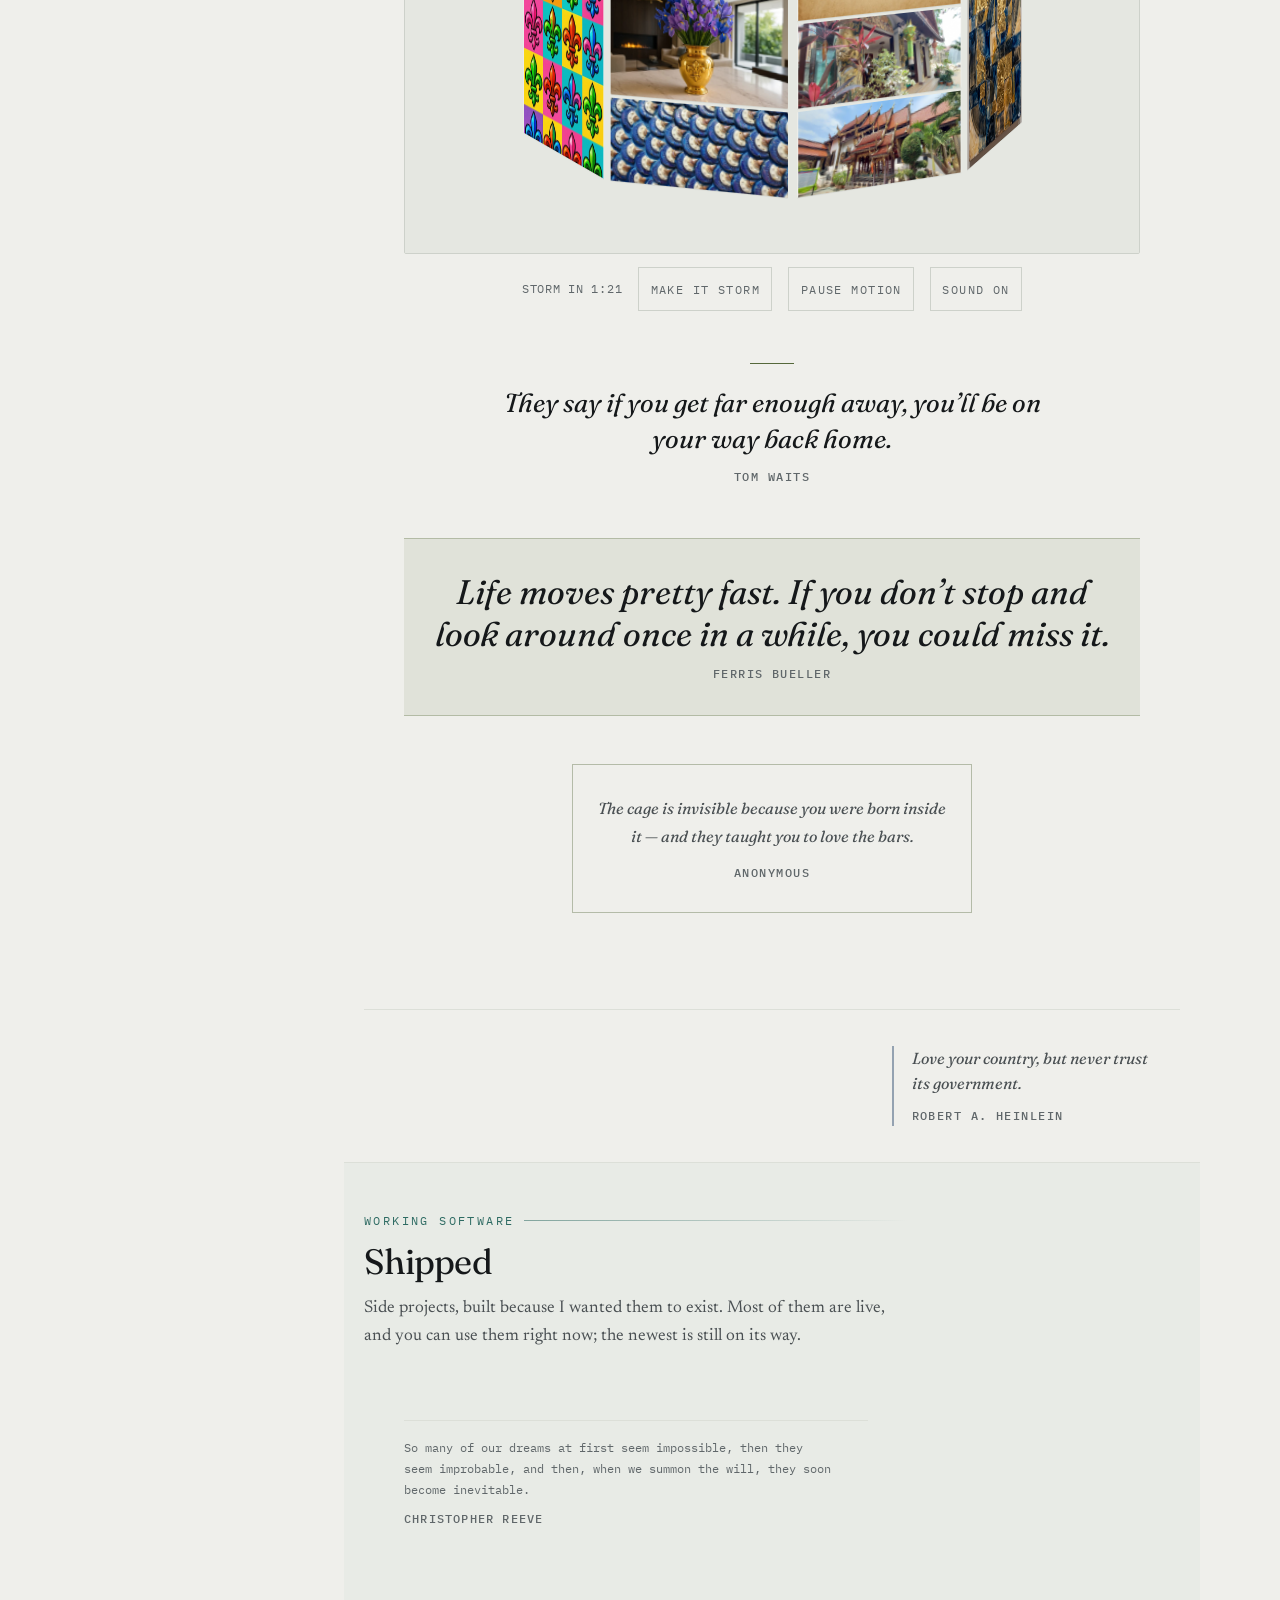
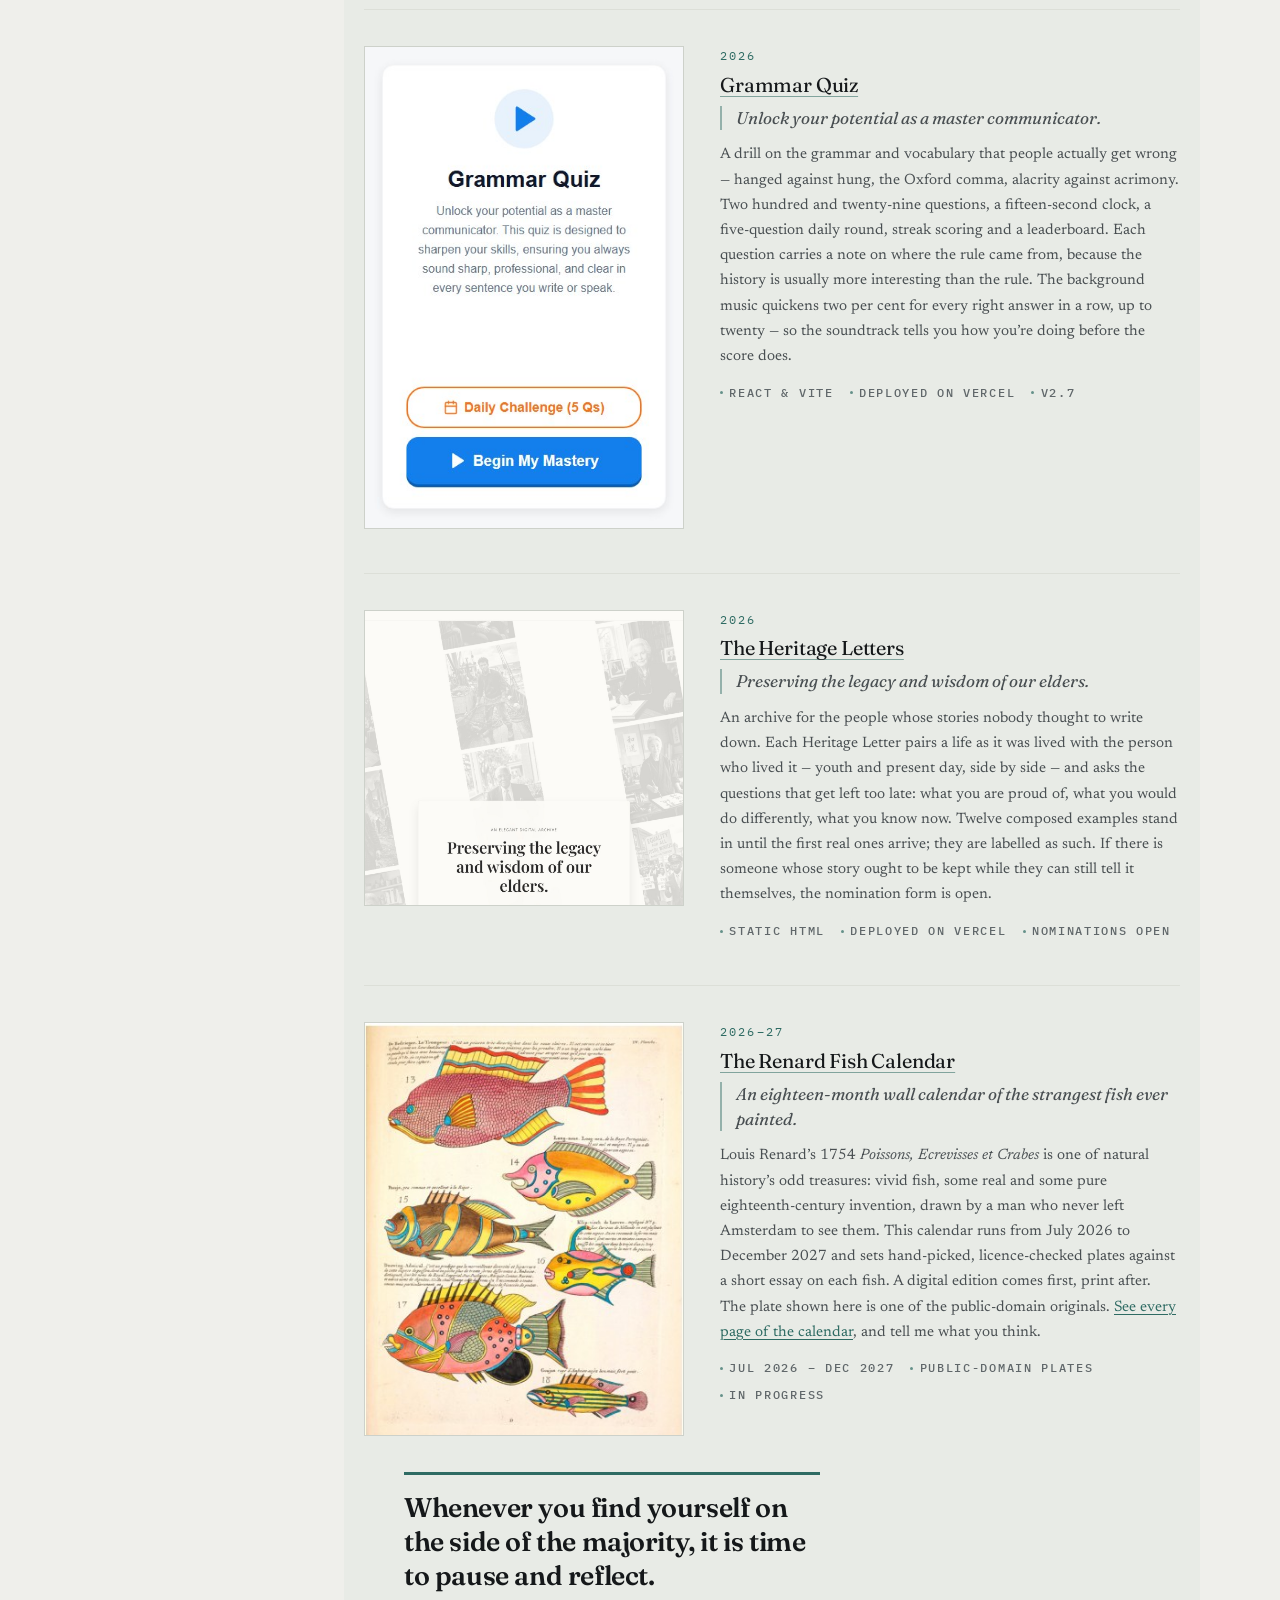
==== commit bde0c31b: "Ep1 post with the full episode; Nigel Chinnock's recommendation in Kind Words Co-Authored-By: Claude" ====
--- a/index.html
+++ b/index.html
@@ -198,6 +198,10 @@
       </div>
       <div class="recs">
         <blockquote class="rec">
+          <p>&ldquo;I worked with Mark Henry Saft for about seven and a half years at the Ingenium Group in Tokyo. He hired me as a Senior Consultant in August 2005, and from day one he was an outstanding leader. He was approachable, deeply knowledgeable, and above all a genuinely good man. I left Ingenium in 2013, but Mark and I have stayed close ever since, which says a lot about him. He takes a real interest in people, and his global network is impressive. Mark remains one of the best people I know in business, and someone I can recommend highly for business advice and strategic direction.&rdquo;</p>
+          <footer><b><a href="https://www.linkedin.com/in/nigel-chinnock-16a31b9/" target="_blank" rel="noopener">Nigel Chinnock</a></b><span>Senior Consultant, Ingenium Group, Tokyo &middot; colleague 2005 to 2013</span></footer>
+        </blockquote>
+        <blockquote class="rec">
           <p>&ldquo;Mark is the best consultant I have ever worked with. He is an experienced and dedicated professional with rich insights.&rdquo;</p>
           <footer><b>Yoko Kawaguchi Melichar</b><span>Founder, Arc Design LLC &middot; client, 2016</span></footer>
         </blockquote>
@@ -641,6 +645,15 @@
           the CV makes it sound.
         </p>
       </div>
+      <a class="pulse pulse--card" href="writing/ep1-tile.html">
+        <img class="pulse-thumb" loading="lazy" decoding="async" width="1280" height="720" src="images/ep1-tile-thumb.jpg" alt="Episode 1 thumbnail: the yellow-faced detective in a red scarf, in pop-art noir colours">
+        <span class="pulse-body">
+          <span class="pulse-kicker">Episode 1 &middot; October 2026 &middot; On YouTube</span>
+          <span class="pulse-title">He Spent $200 Looking for a $150 Tile</span>
+          <span class="pulse-ex">A client, a missing tile, a retainer and a shop full of crates. The first full episode of The Pigeon Files.</span>
+          <span class="pulse-more">Watch the episode &rarr;</span>
+        </span>
+      </a>
       <a class="pulse pulse--card" href="writing/why-i-built-this.html">
         <img class="pulse-thumb" loading="lazy" decoding="async" width="1248" height="720" src="images/my-first-animation.jpg" alt="A round yellow cartoon detective in a red scarf floats beside a tall, brightly painted tower">
         <span class="pulse-body">
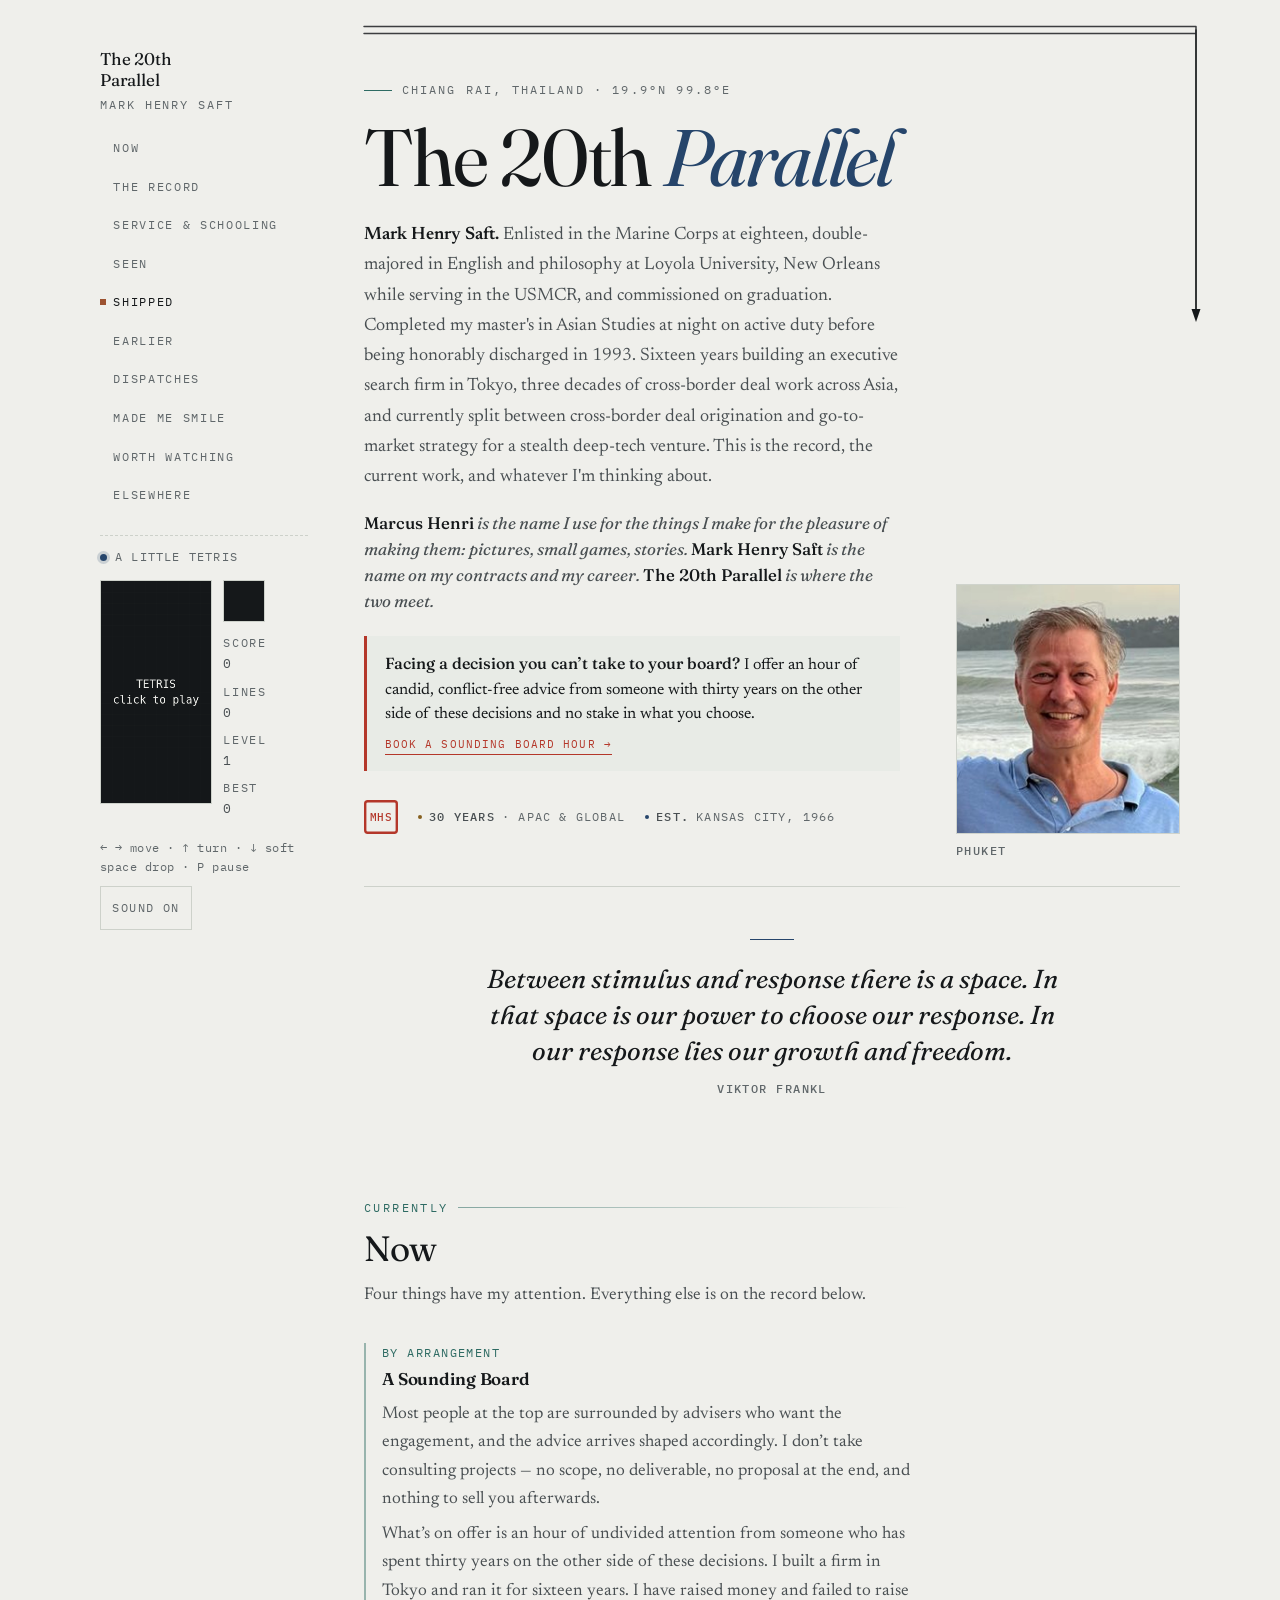
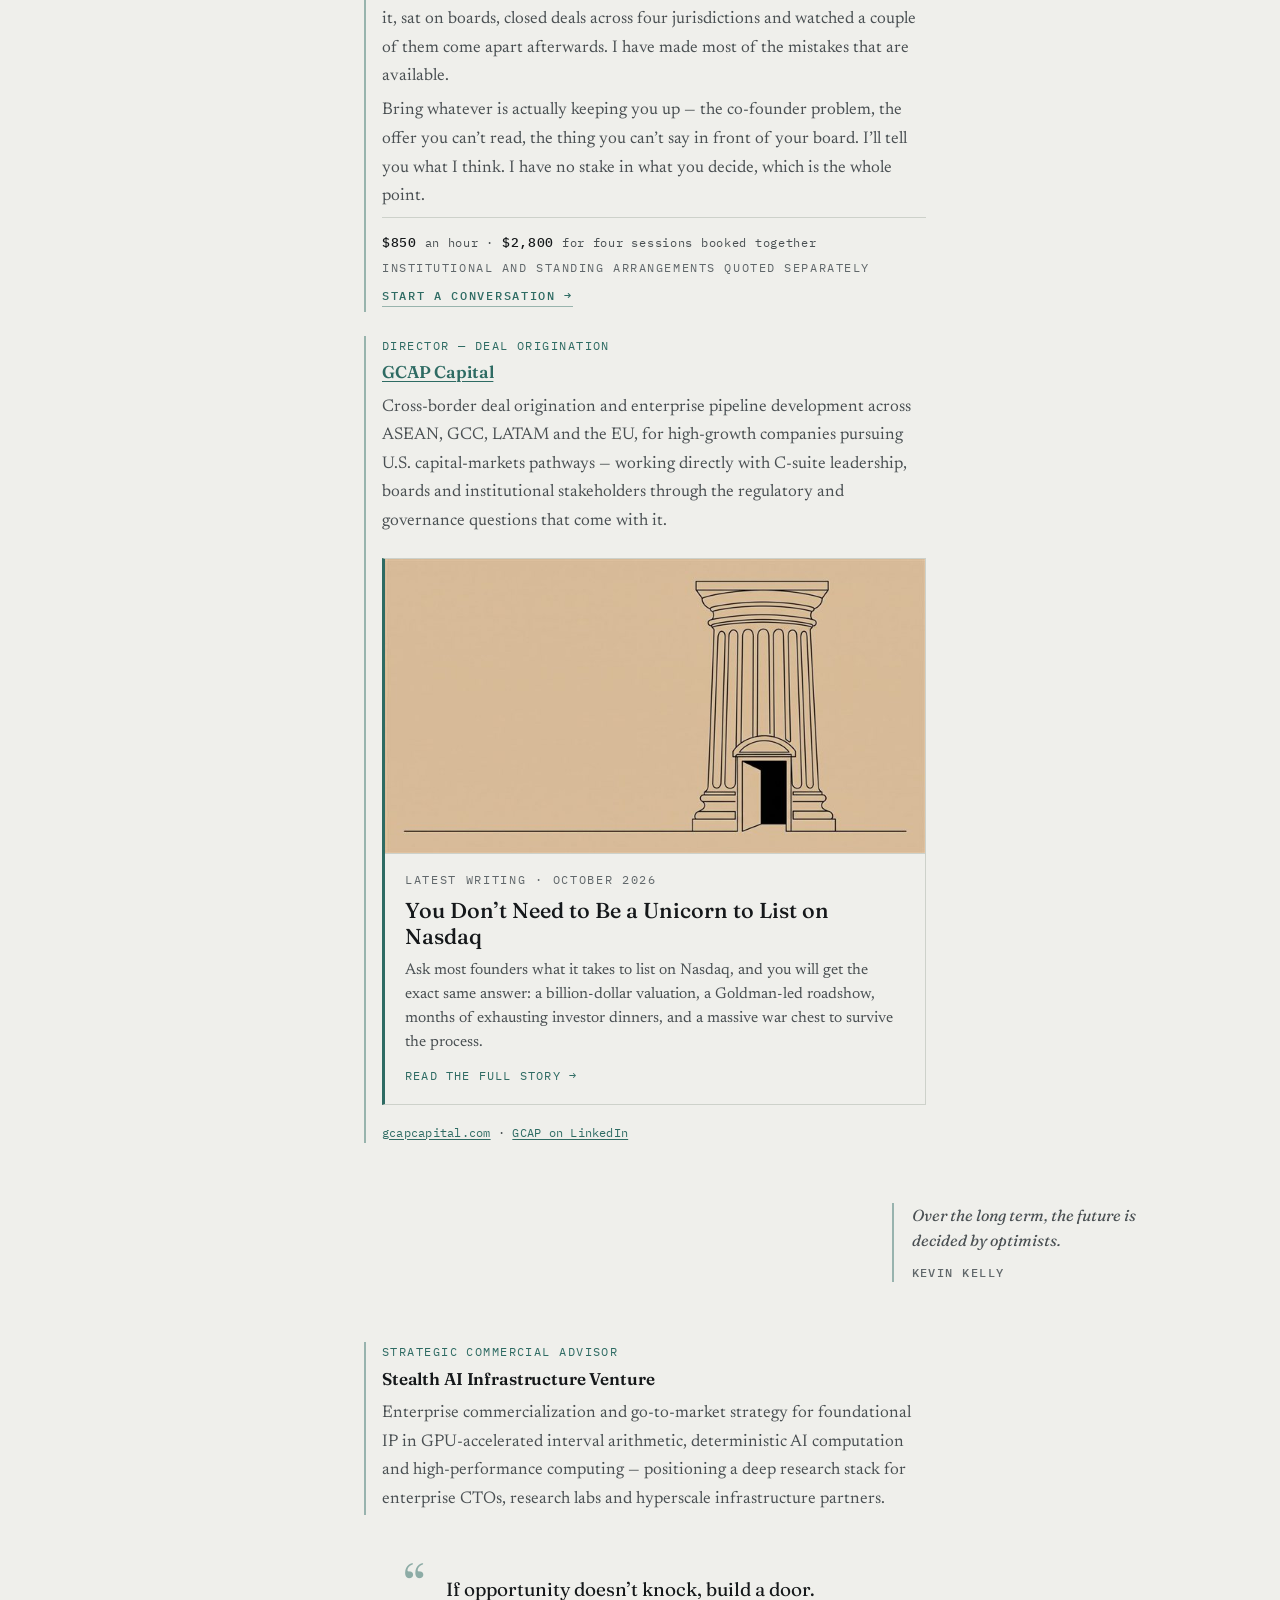
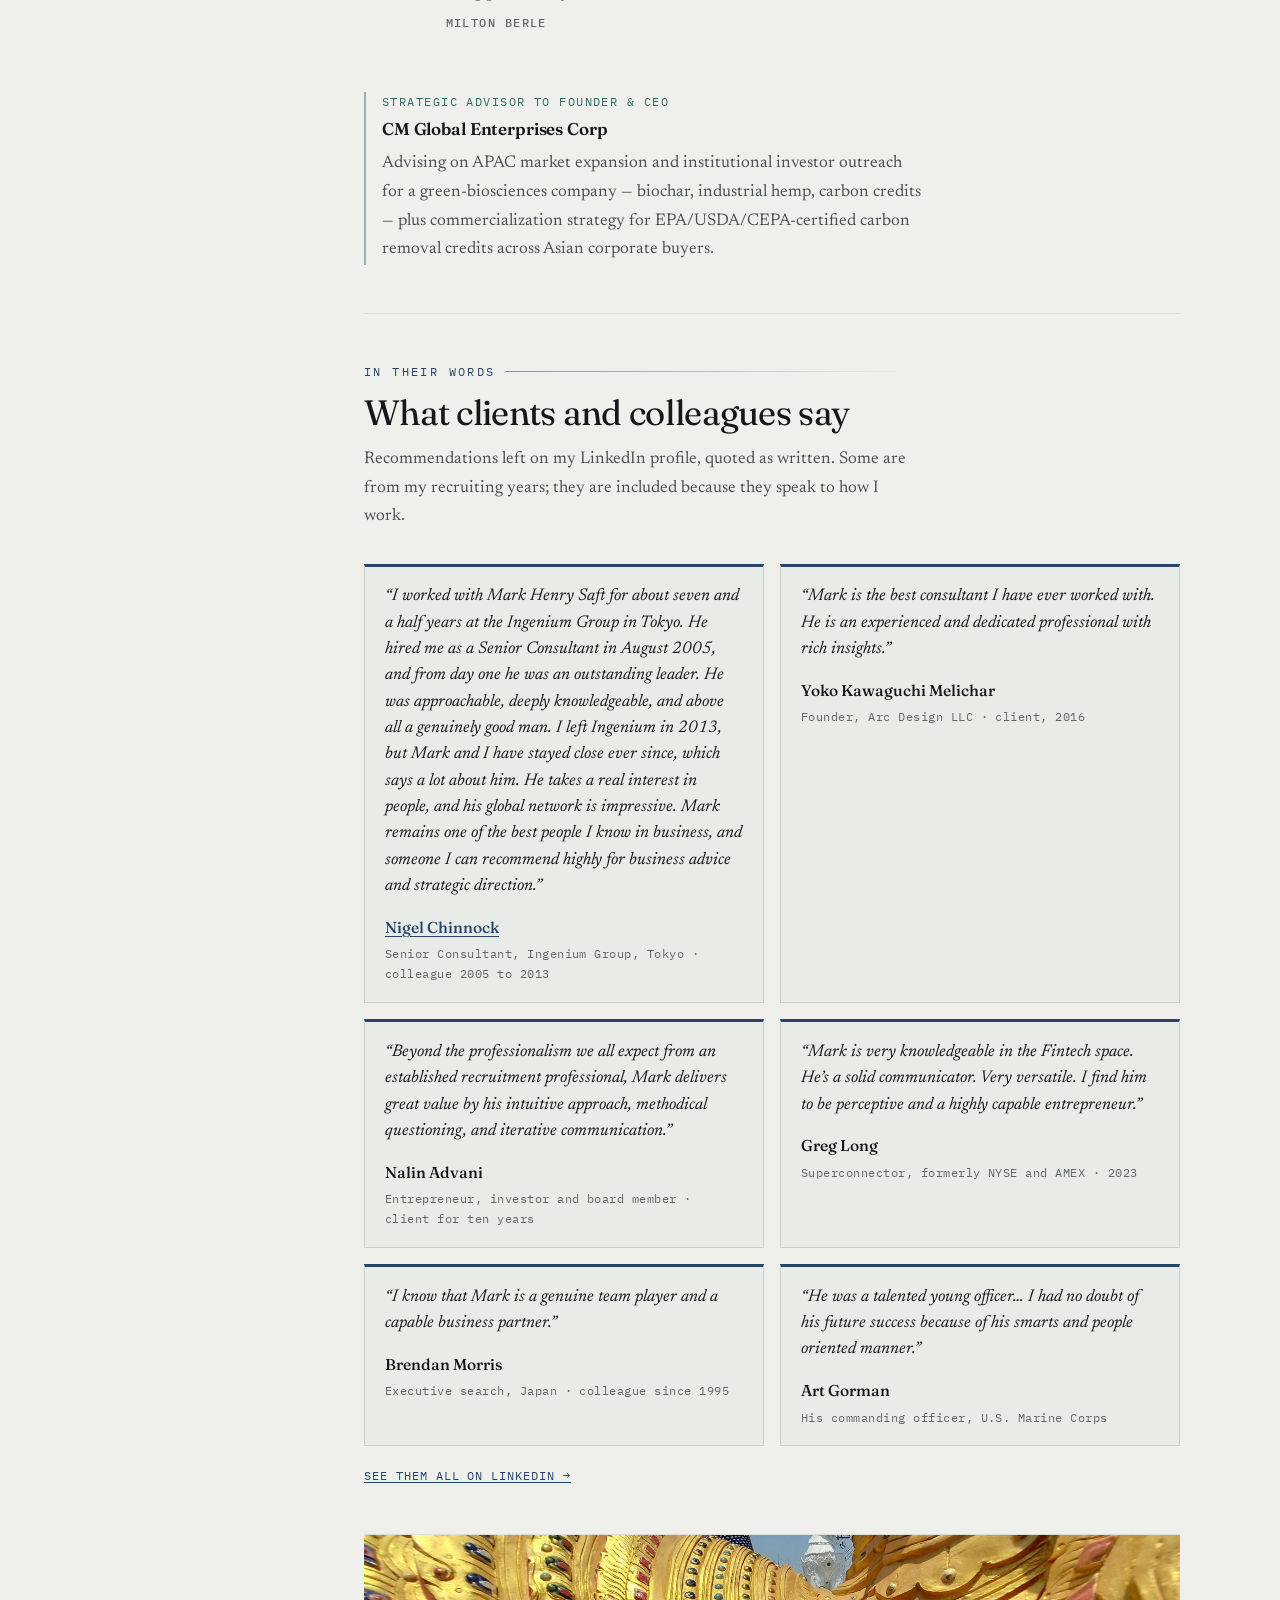
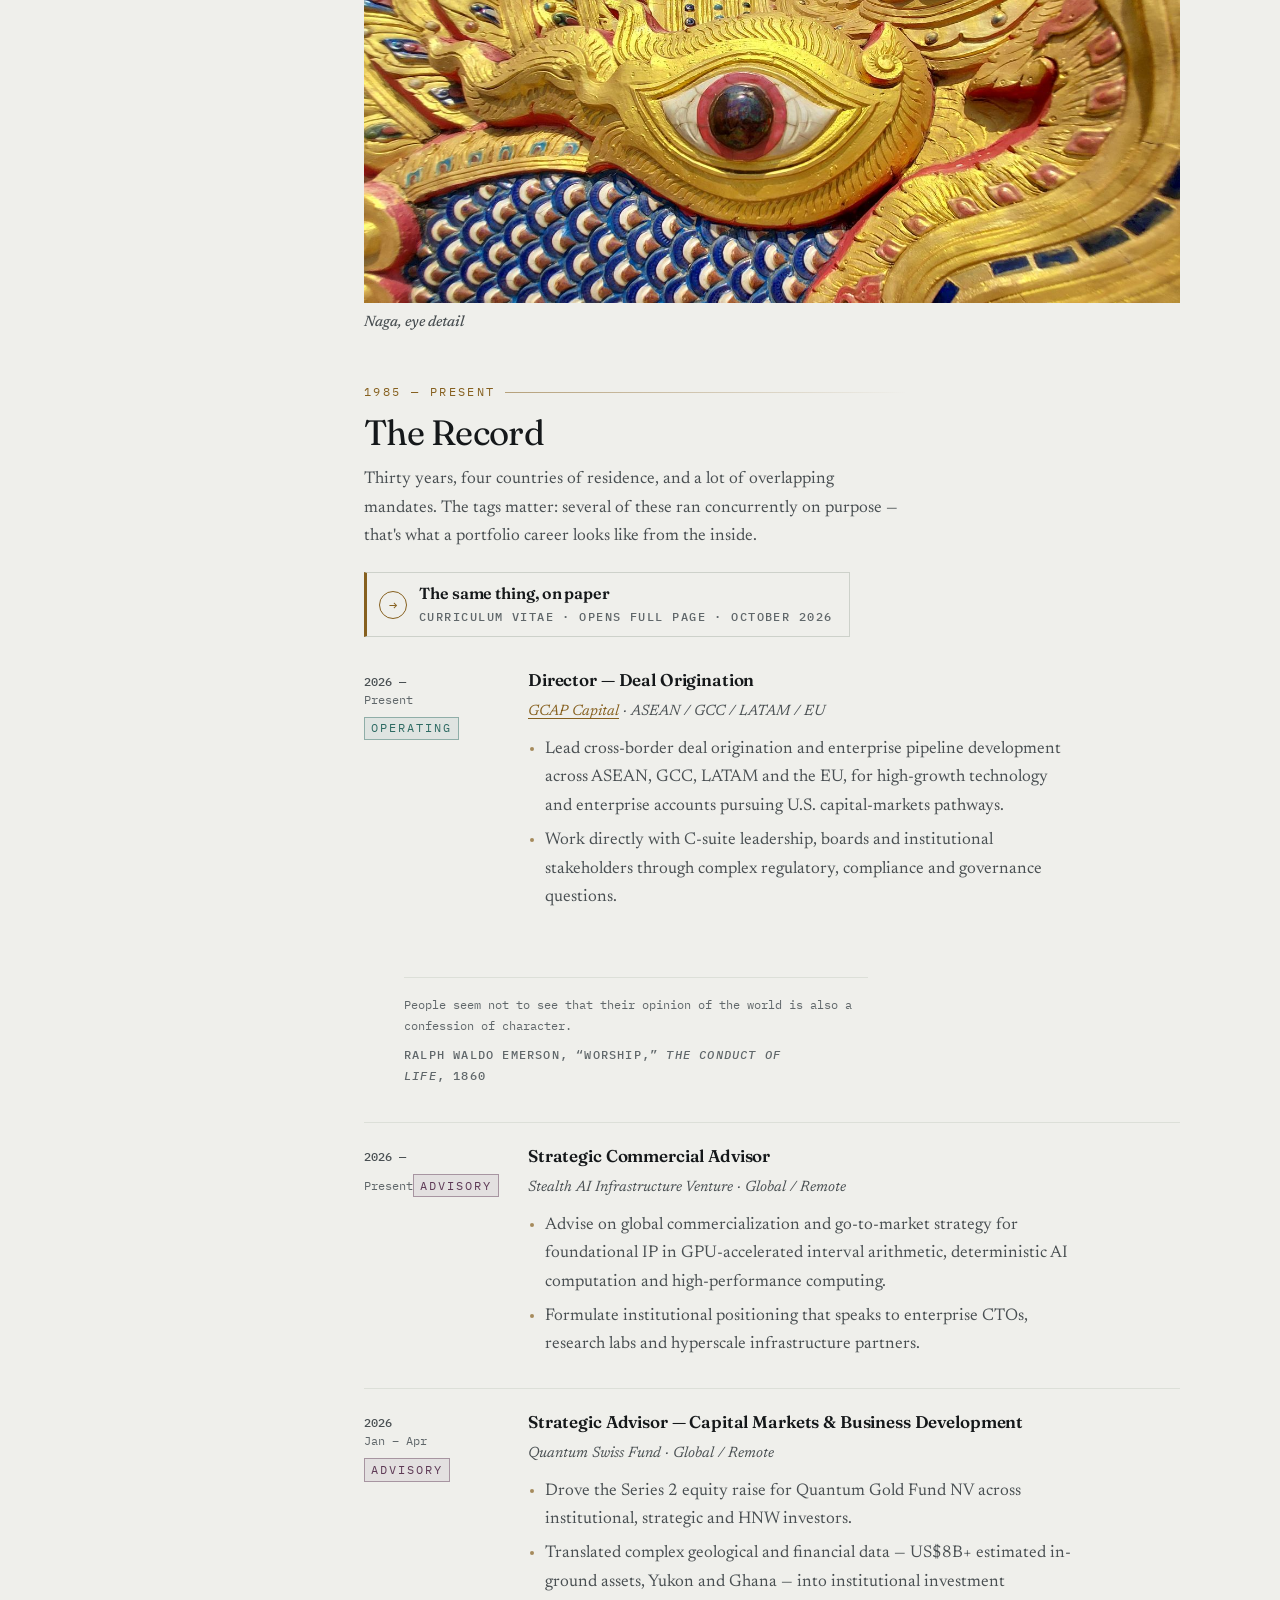
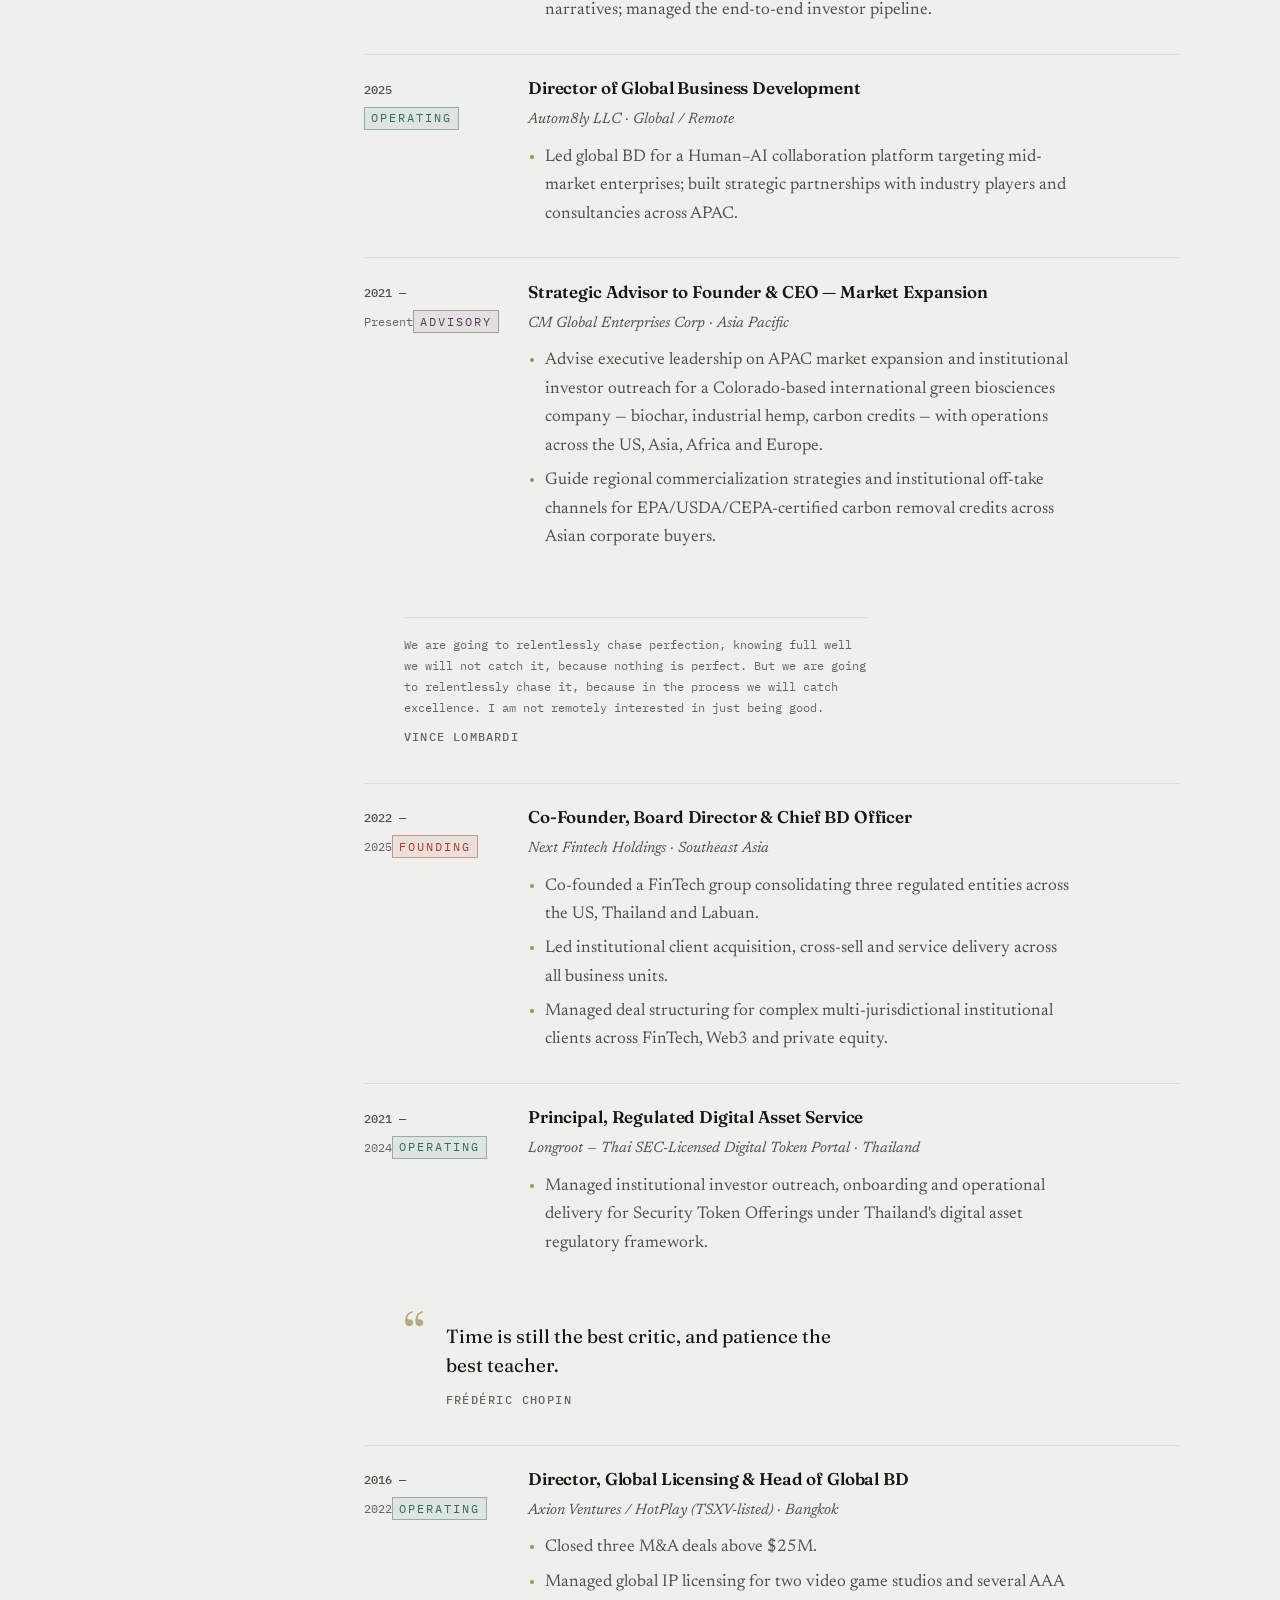
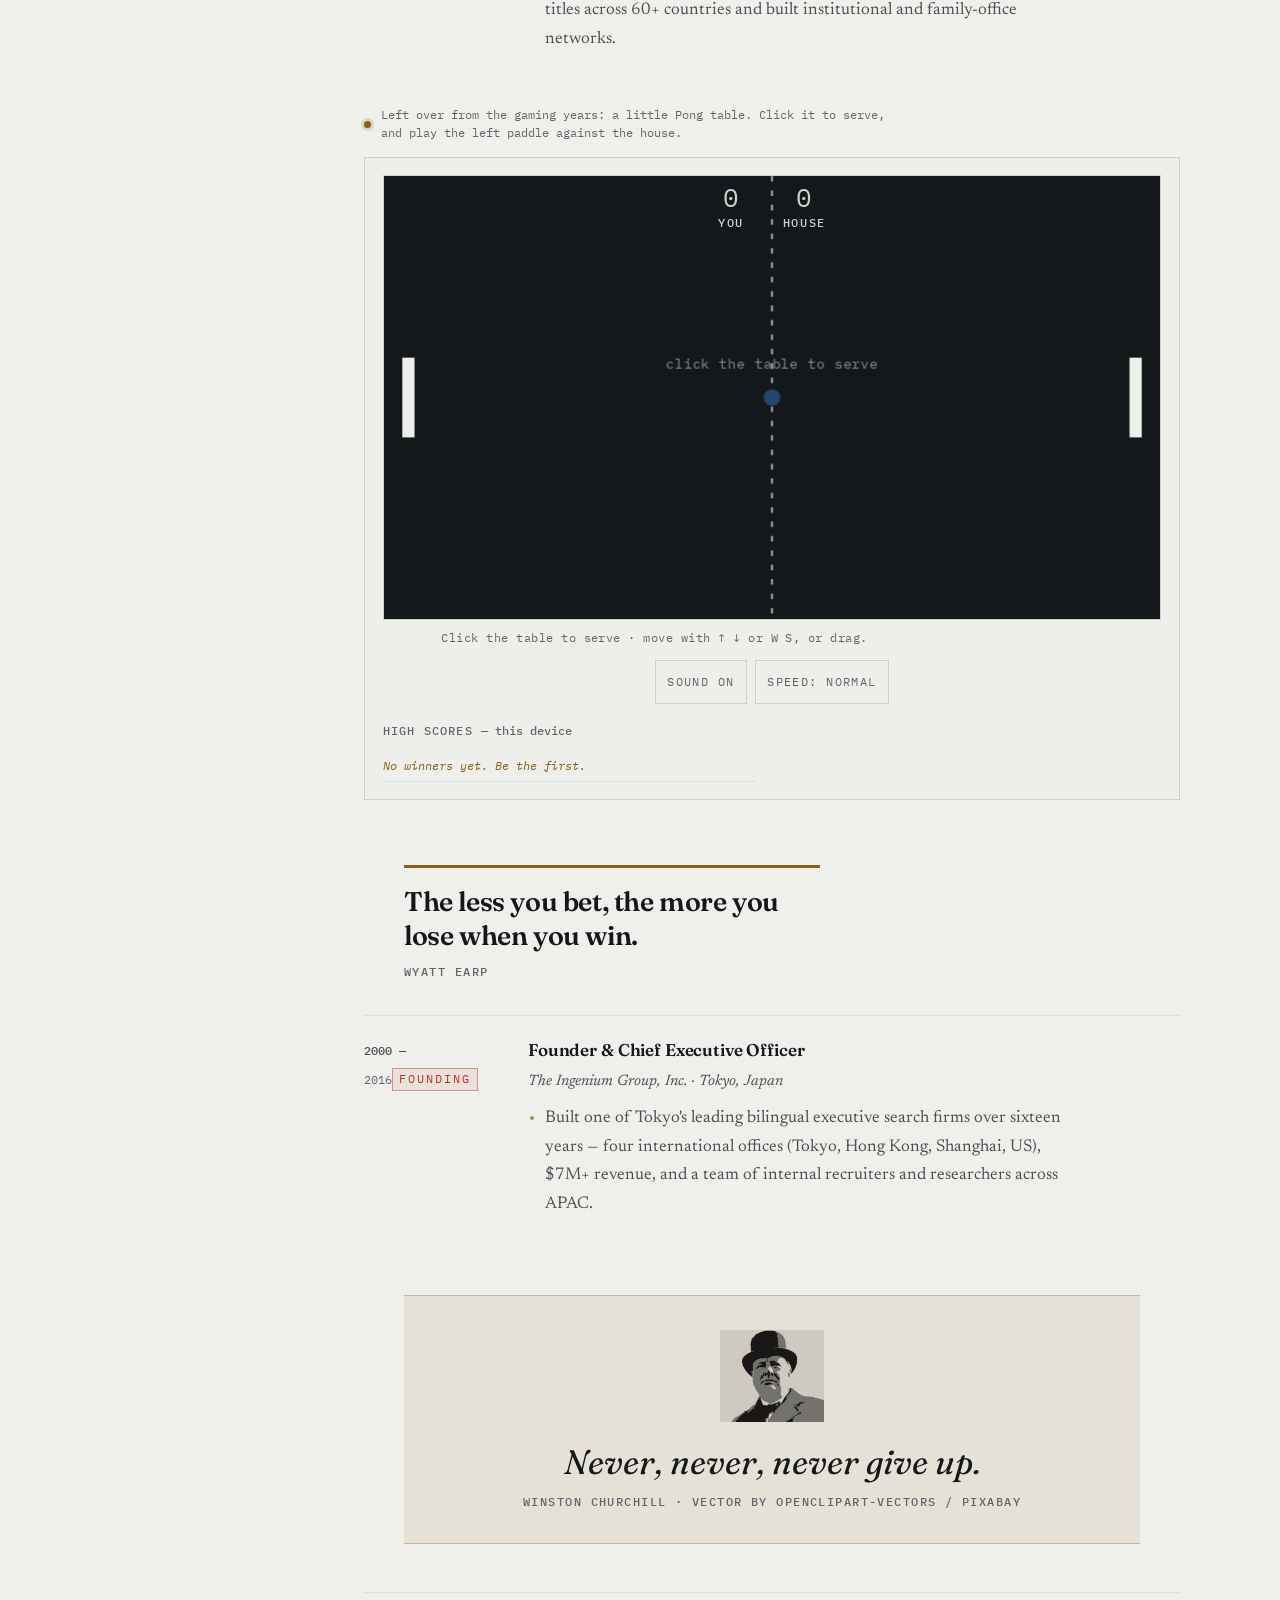
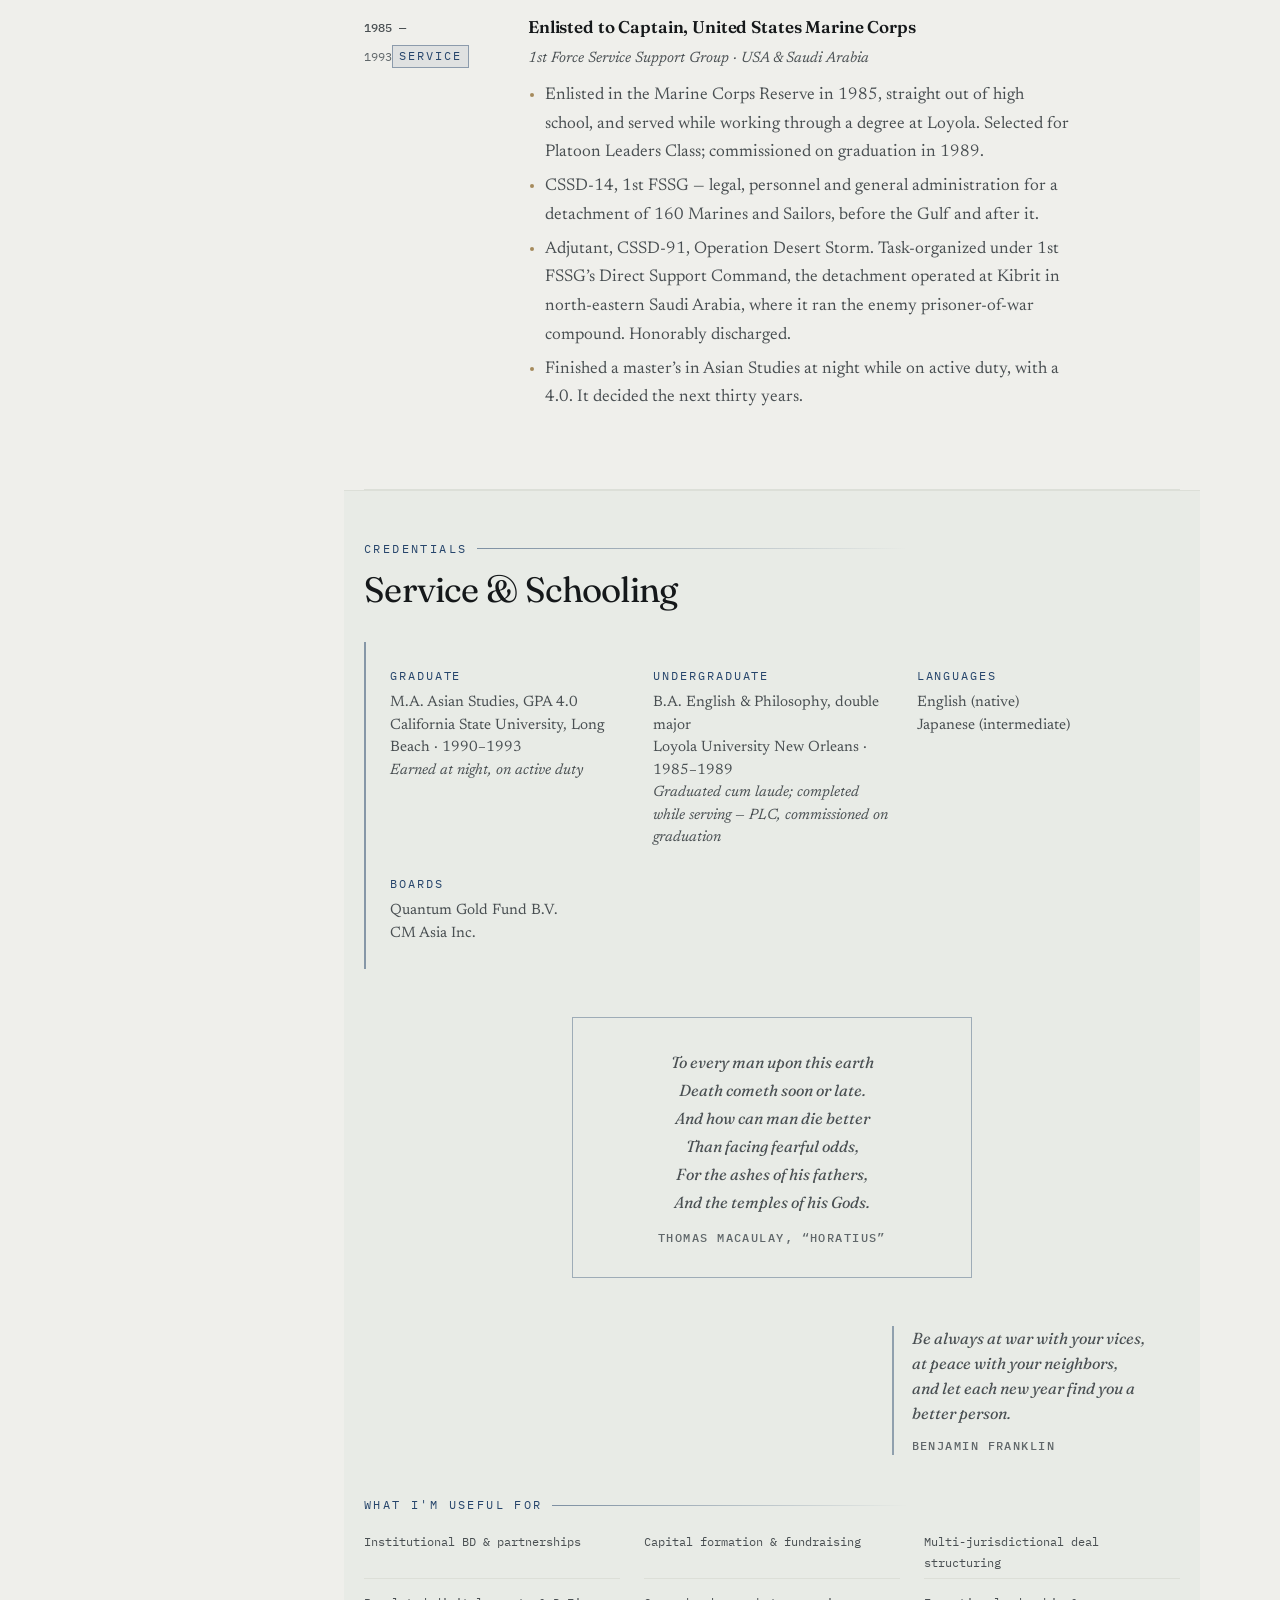
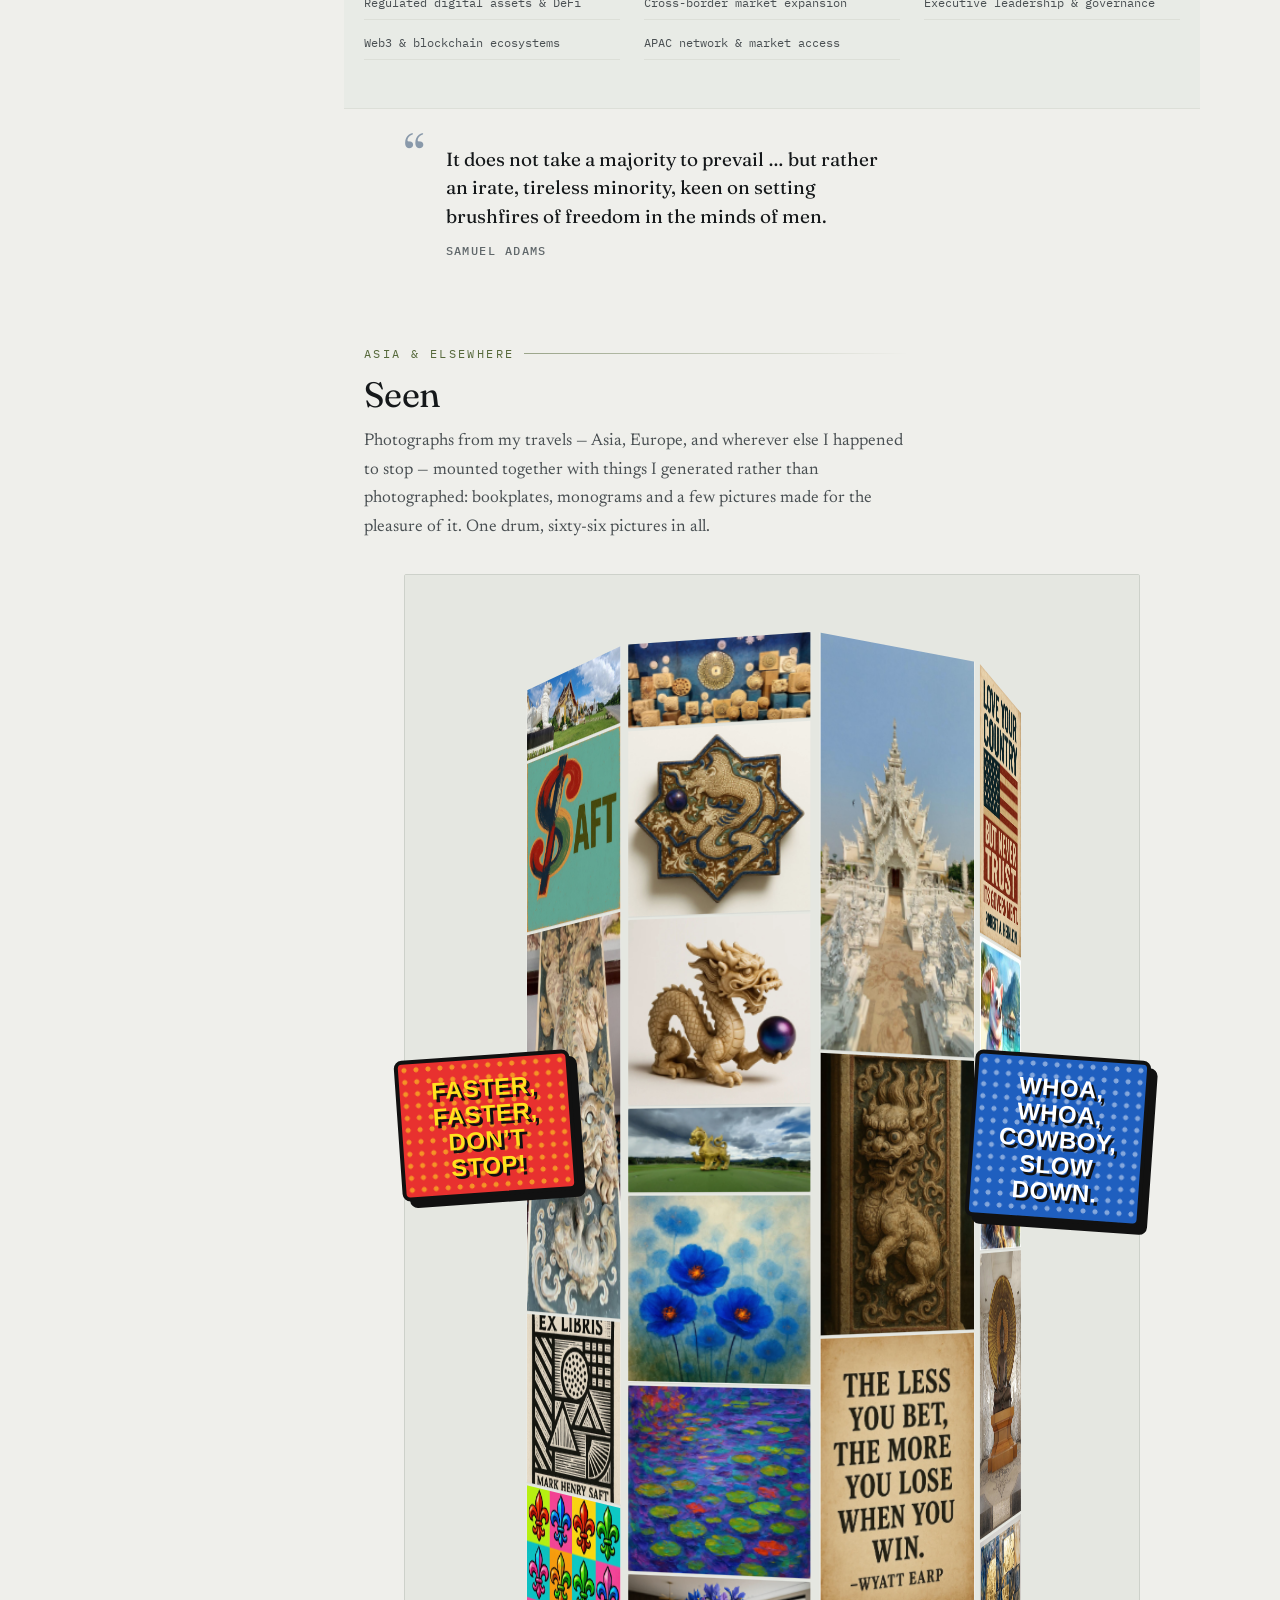
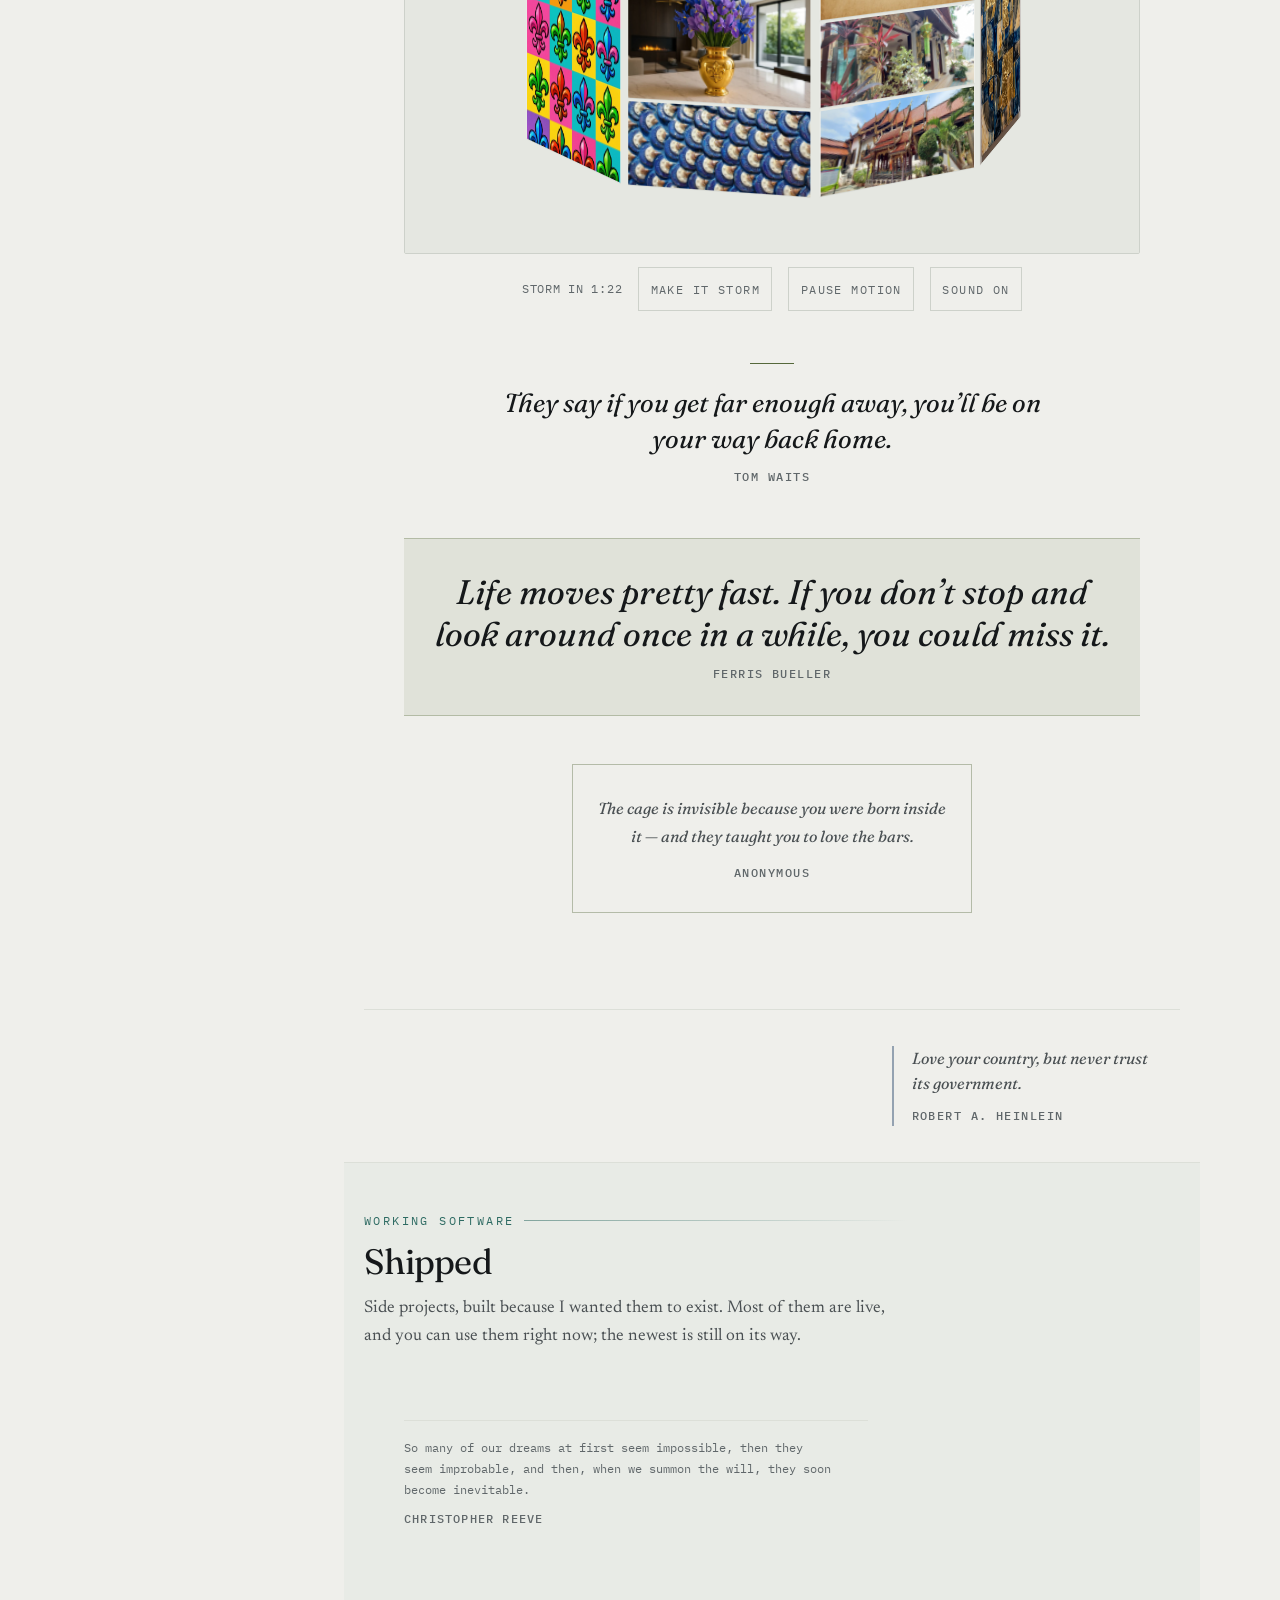
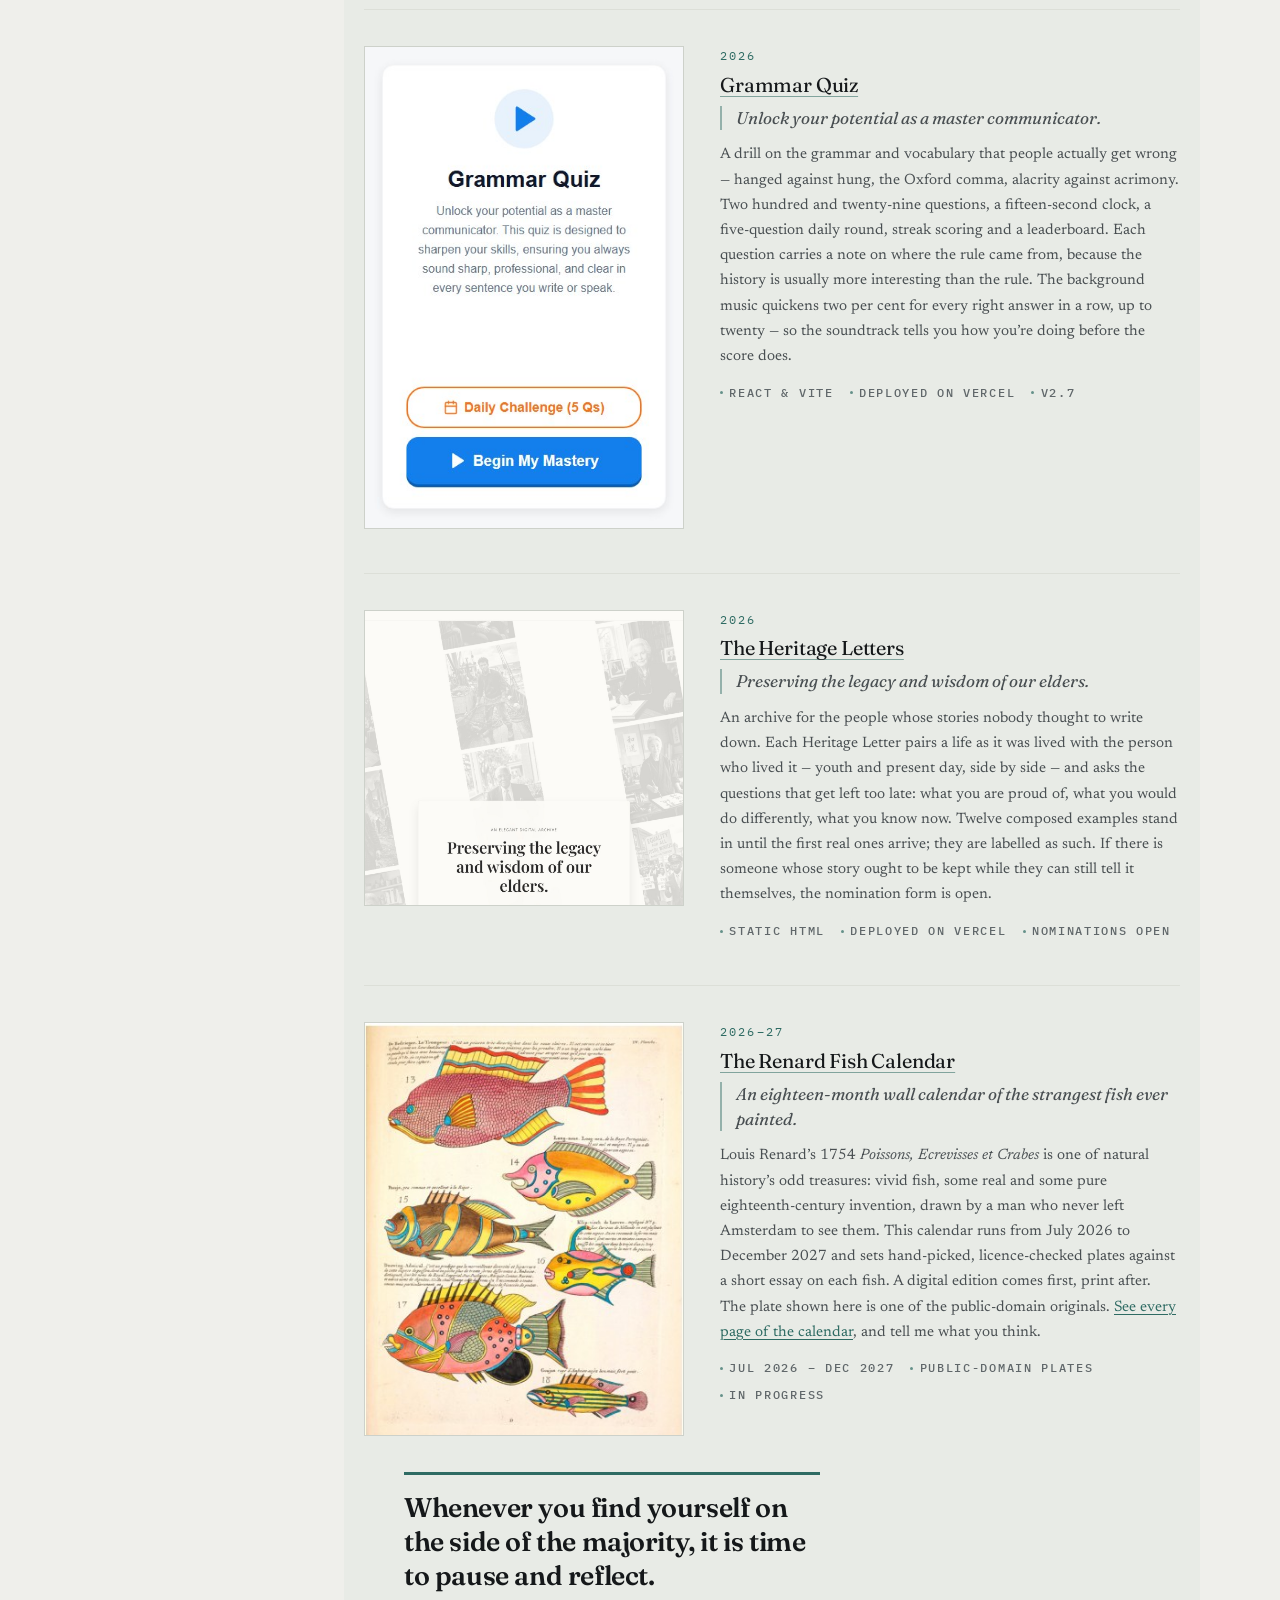
==== commit e7b016bb: "Add Dumas quote and Capital Letters find to Made Me Smile Co-Authored-By: Claude Sonnet 5.5 <noreply" ====
--- a/index.html
+++ b/index.html
@@ -634,6 +634,10 @@
         </article>
 
       </div>
+      <blockquote class="marg marg--note">
+        <p>Those born to wealth, and who have the means of gratifying every wish, know not what is the real happiness of life, just as those who have been tossed on the stormy waters of the ocean on a few frail planks can alone realize the blessings of fair weather.</p>
+        <cite>Alexandre Dumas</cite>
+      </blockquote>
     </section>
 
     <section id="dispatches">
@@ -885,6 +889,12 @@
           <a href="https://x.com/pakaluxavierog/status/2107466107754062029" target="_blank" rel="noopener">
             <img loading="lazy" decoding="async" src="images/find-adam-and-eve-chinese.png" alt="A post on X by @pakaluxavierog captioned If Adam and Eve were Chinese, an AI-generated image of them in Eden eating an apple, then cooking a snake over a fire">
           </a>
+        </figure>
+        <figure class="find-img find-img--meme">
+          <a href="https://www.linkedin.com/posts/kundanbhaduri_sincerely-capital-letters-share-7516242425430876160-bzyW/" target="_blank" rel="noopener">
+            <img loading="lazy" decoding="async" width="434" height="511" src="images/find-capital-letters.jpg" alt="A LinkedIn post by Kundan Bhaduri captioned Sincerely, Capital Letters, showing a typed note to people who write in all lowercase: the difference between helping your Uncle Jack off a horse and helping your uncle jack off a horse">
+          </a>
+          <figcaption><em>Punctuation matters!</em><span class="src"><a href="https://www.linkedin.com/posts/kundanbhaduri_sincerely-capital-letters-share-7516242425430876160-bzyW/" target="_blank" rel="noopener">Shared by Kundan Bhaduri &middot; LinkedIn</a></span></figcaption>
         </figure>
       </div>
       <blockquote class="marg marg--portrait">
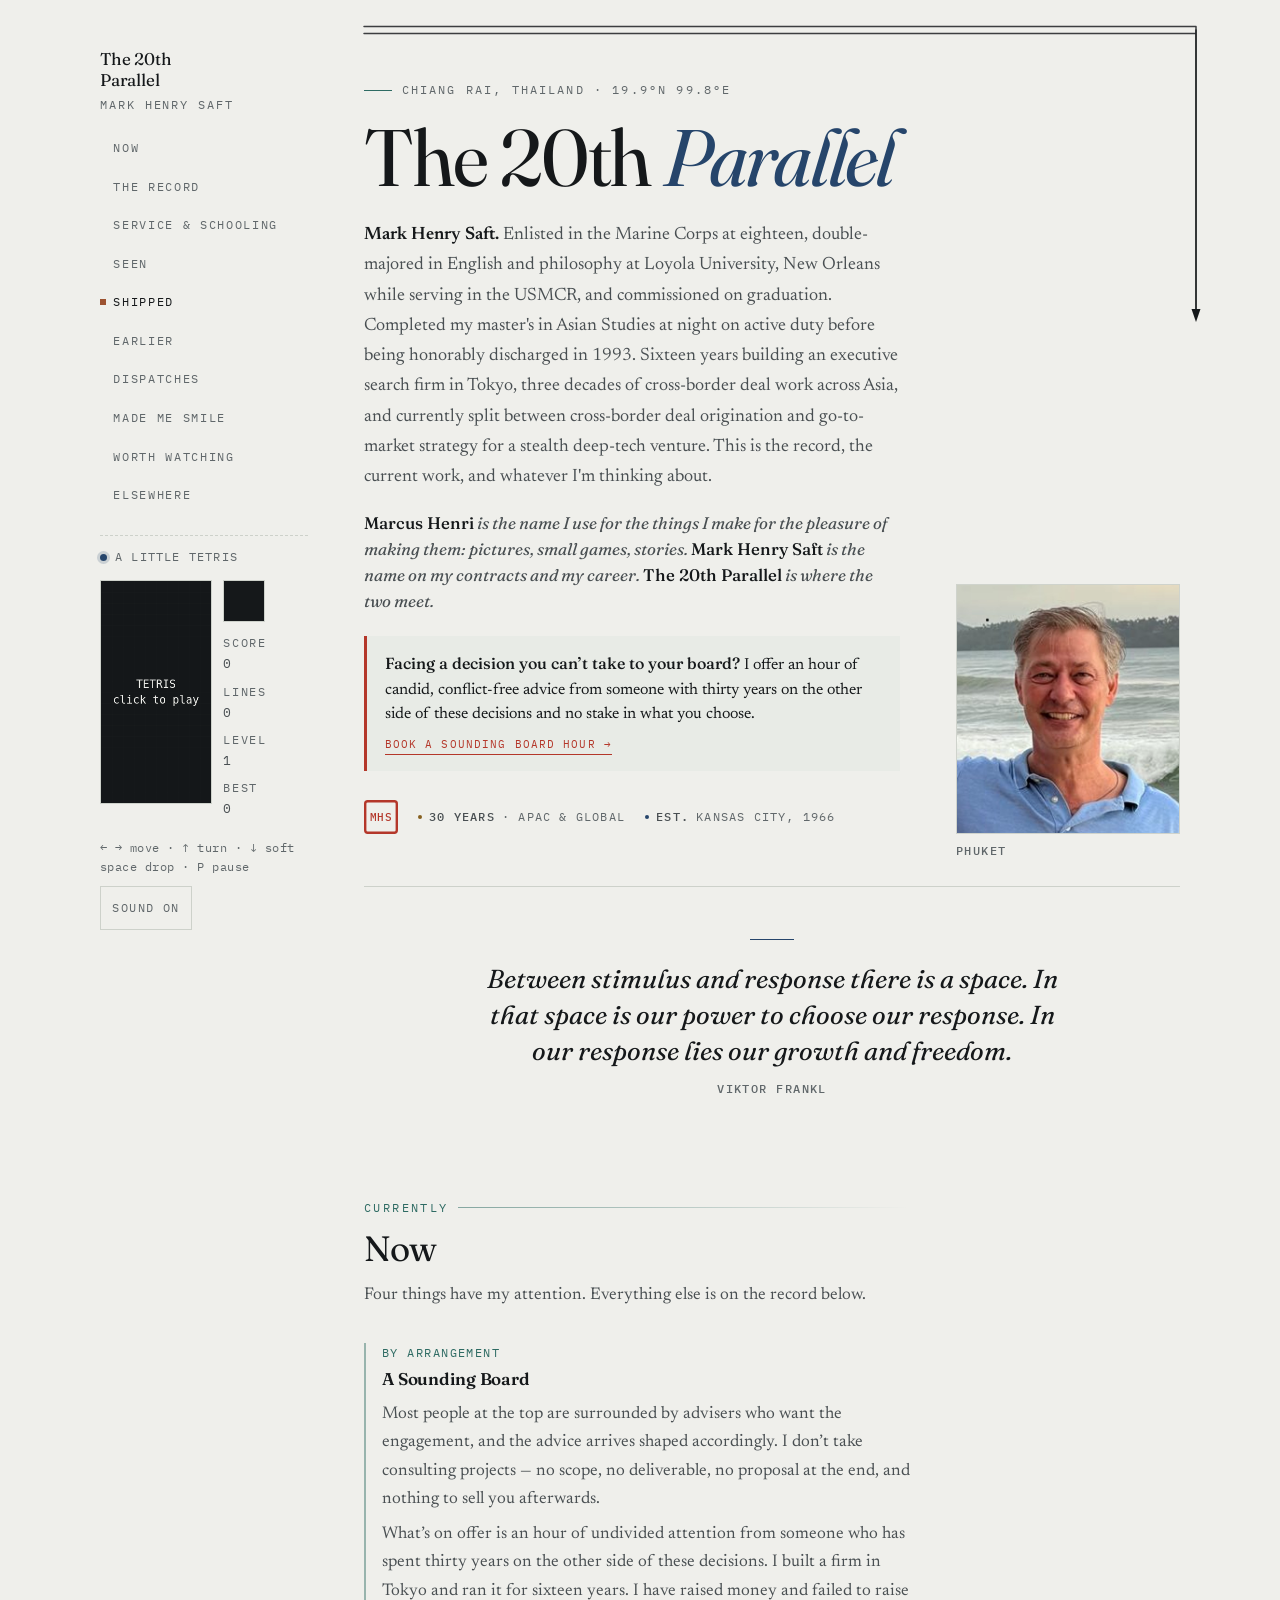
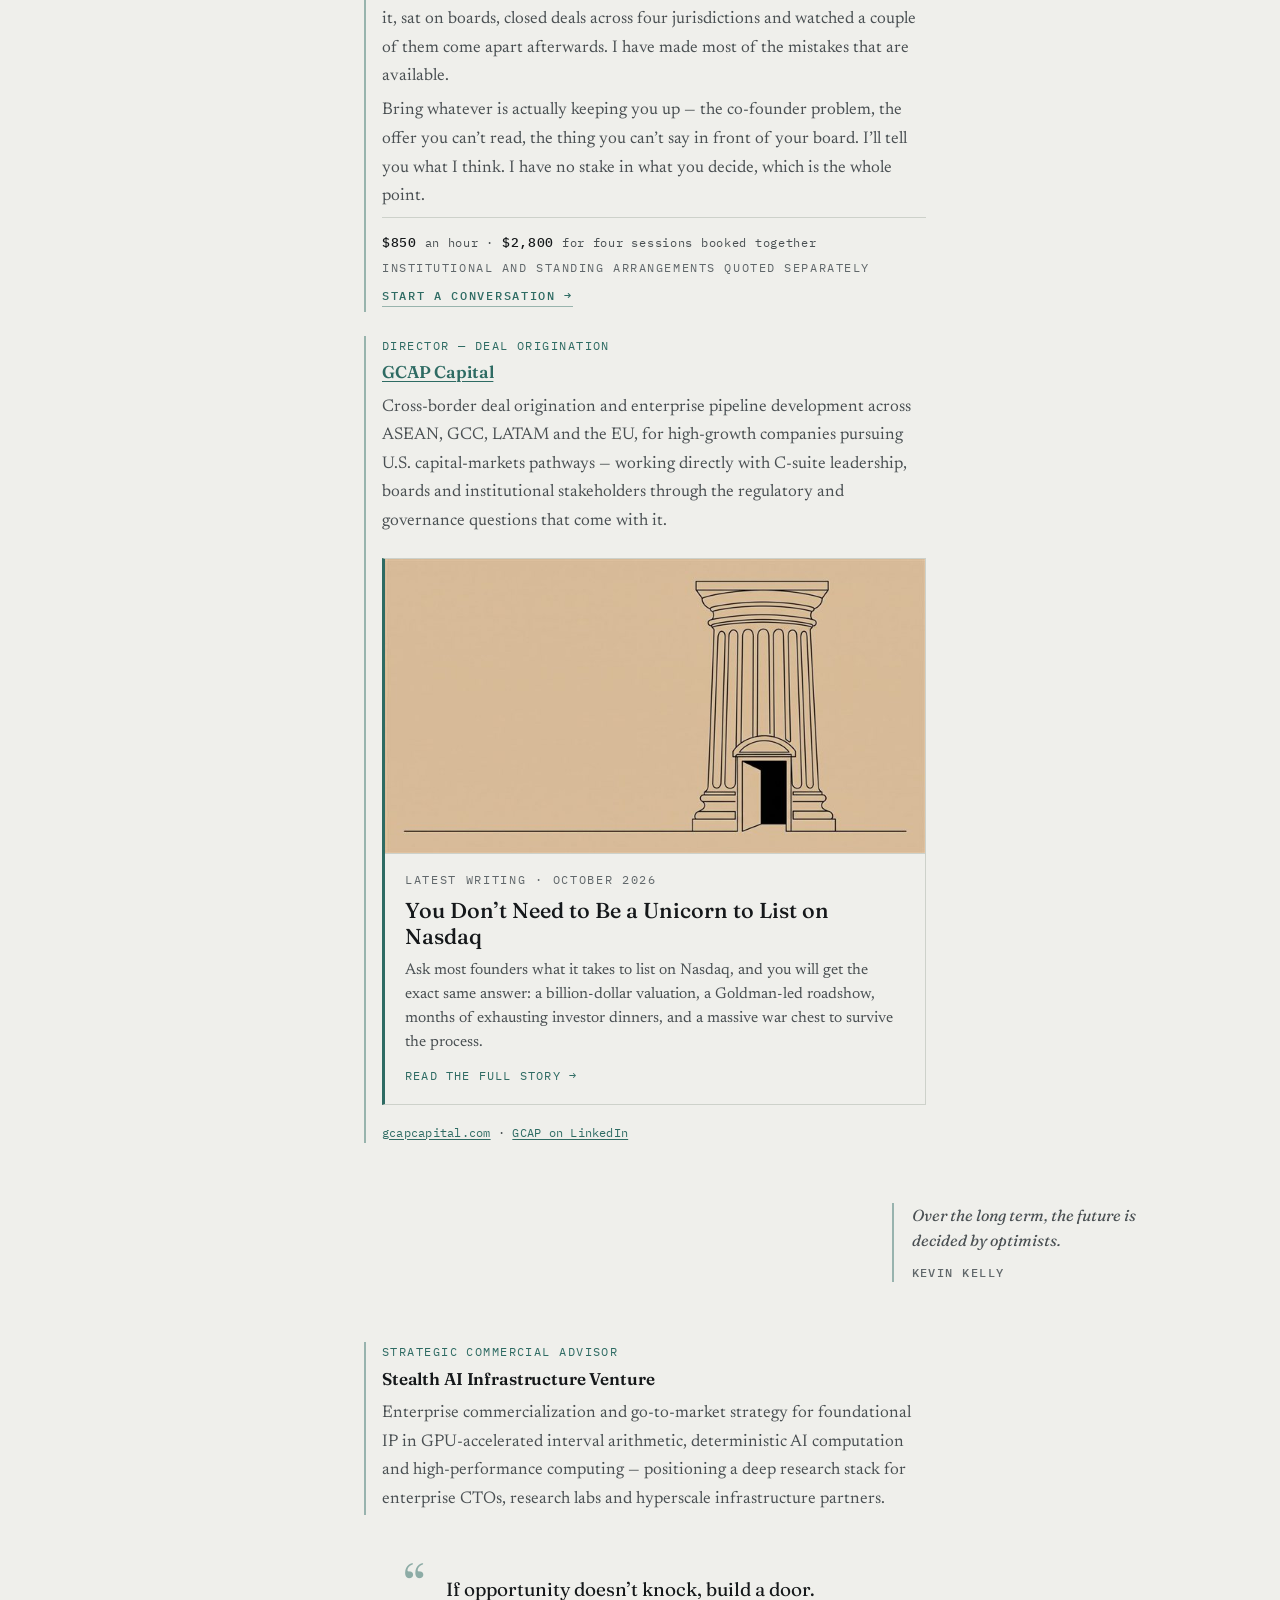
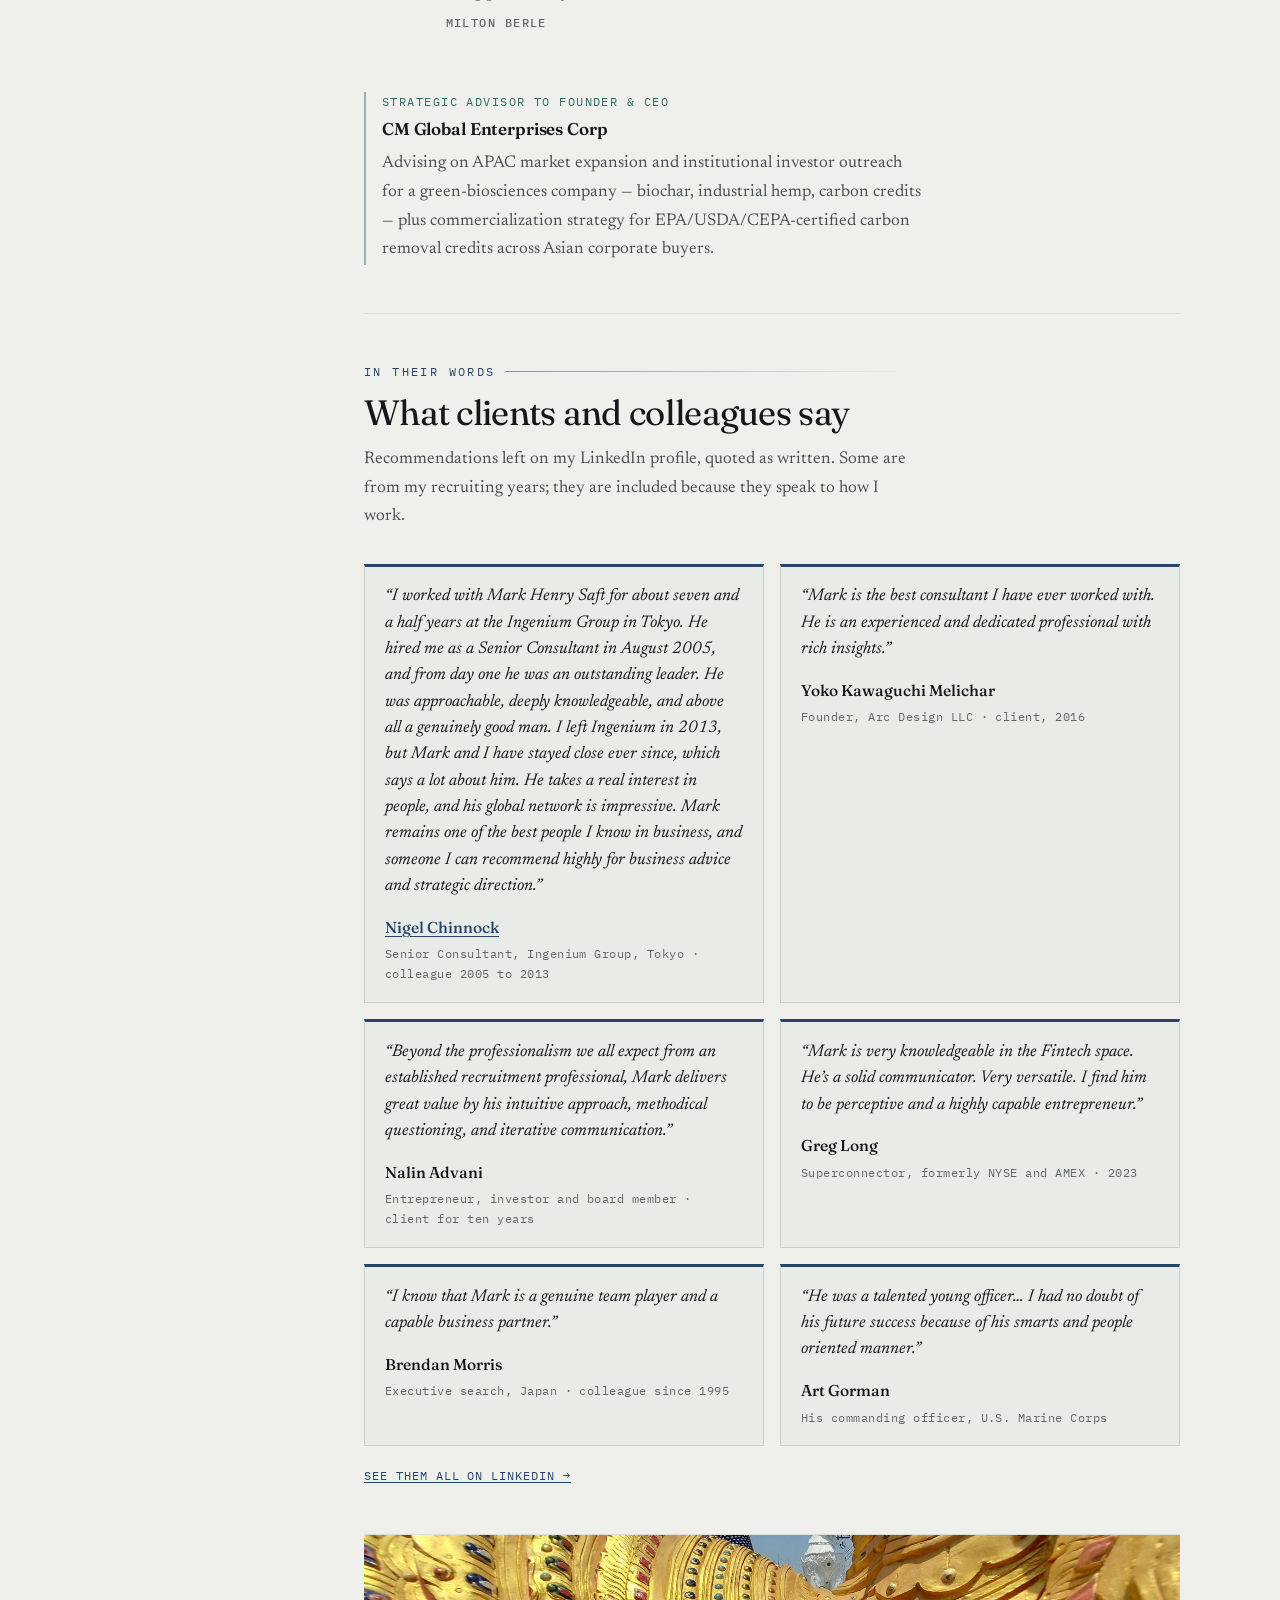
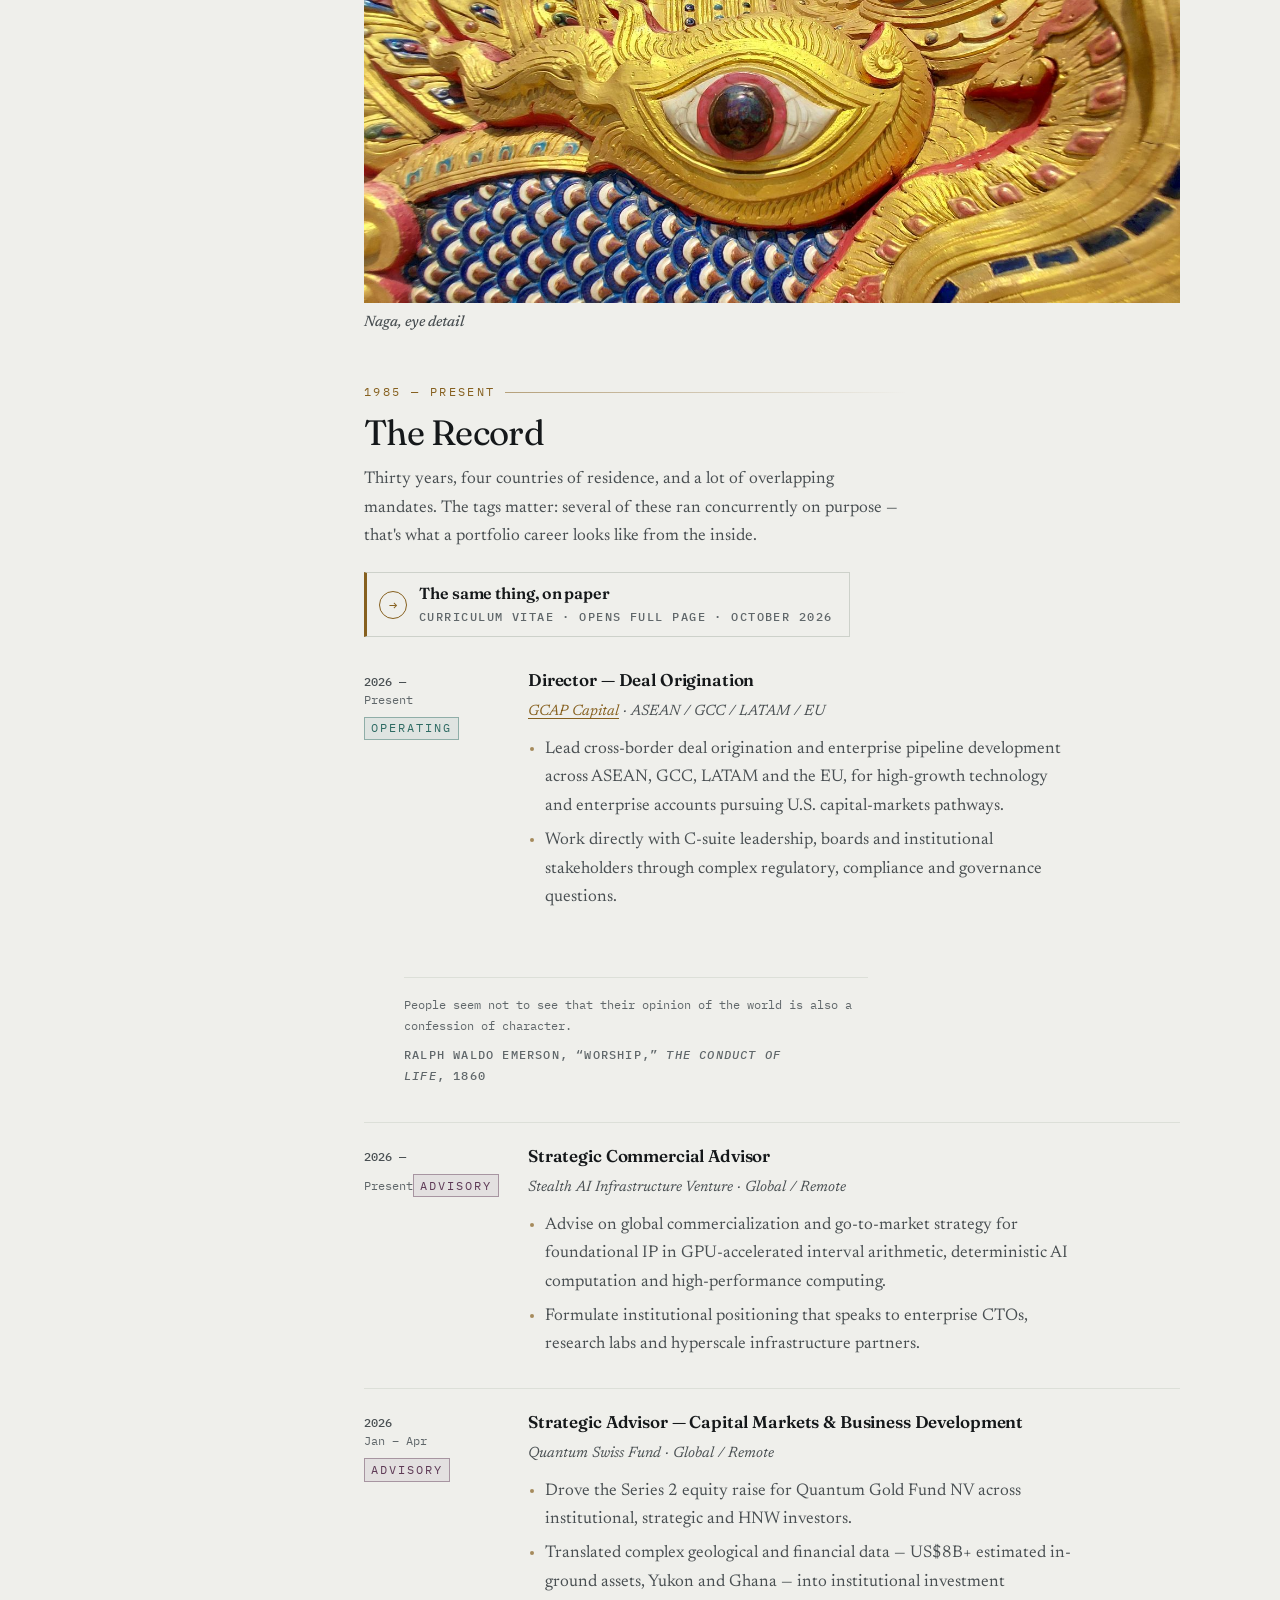
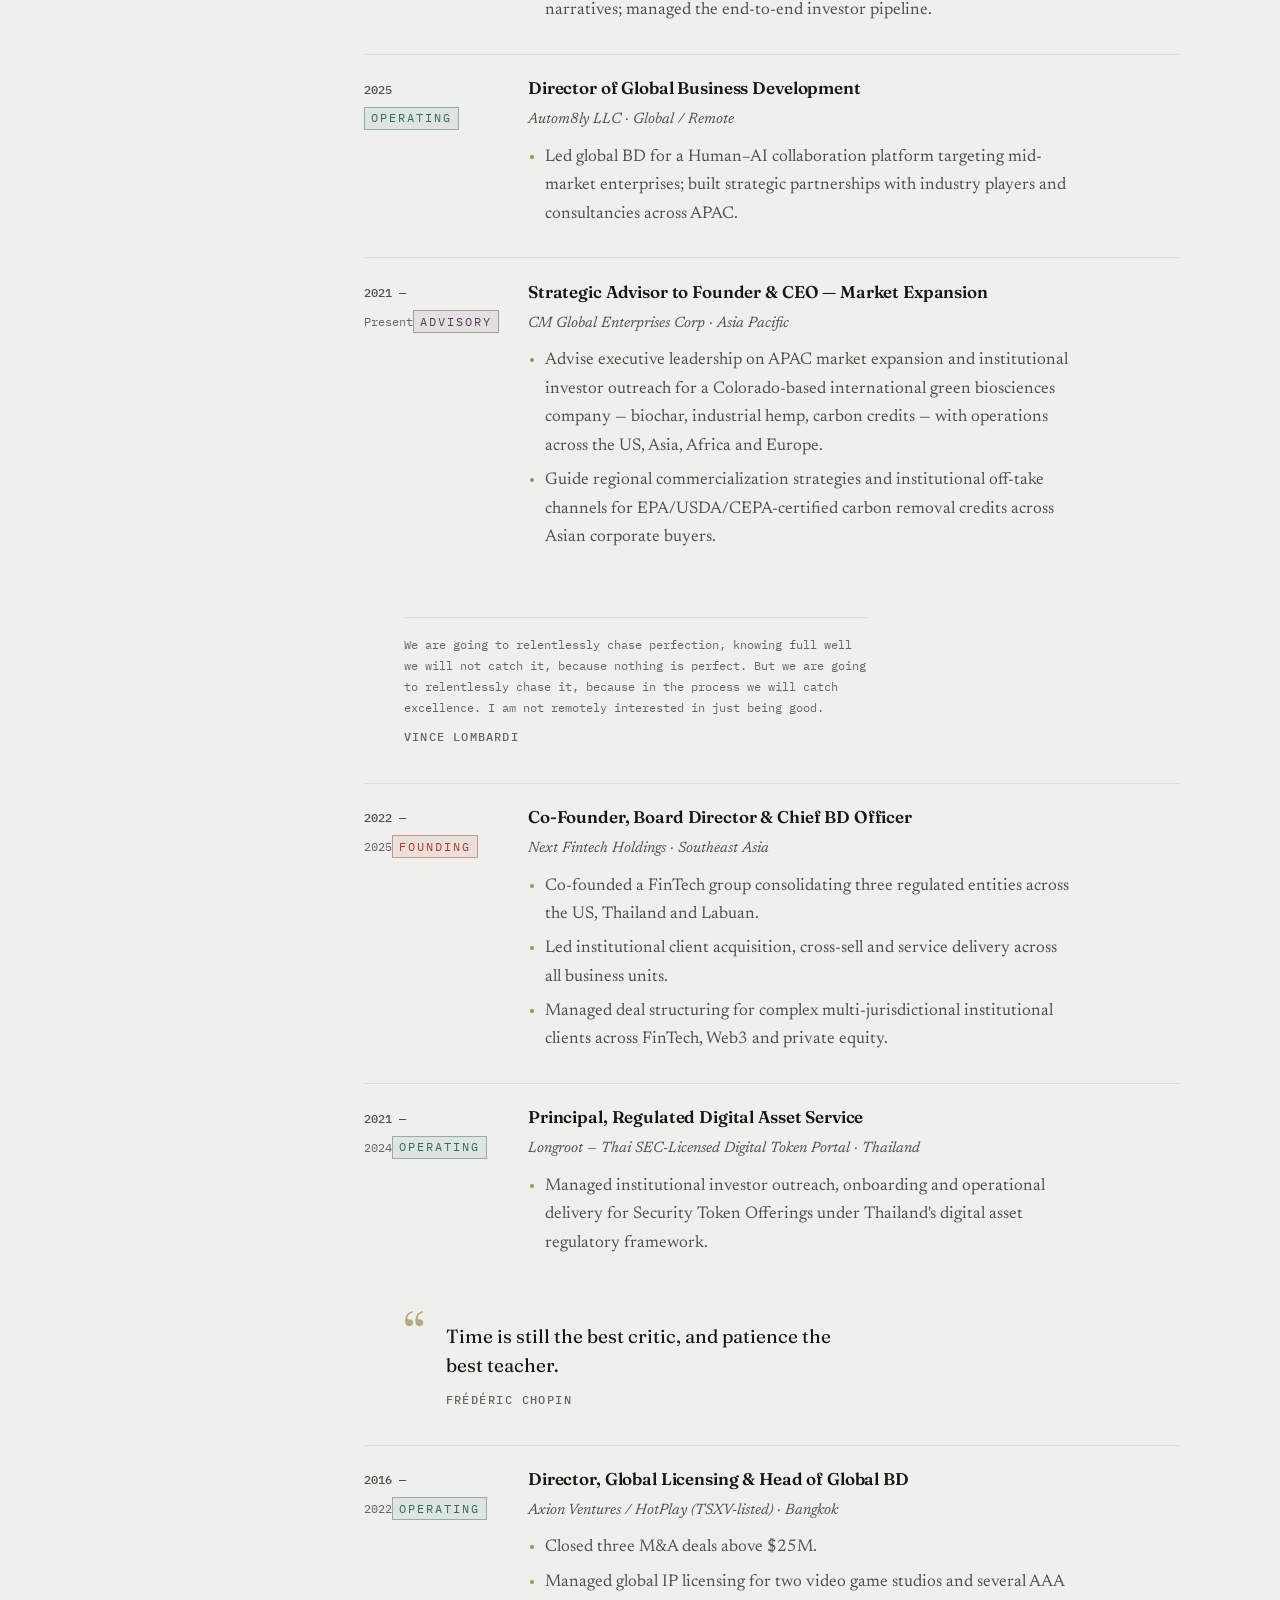
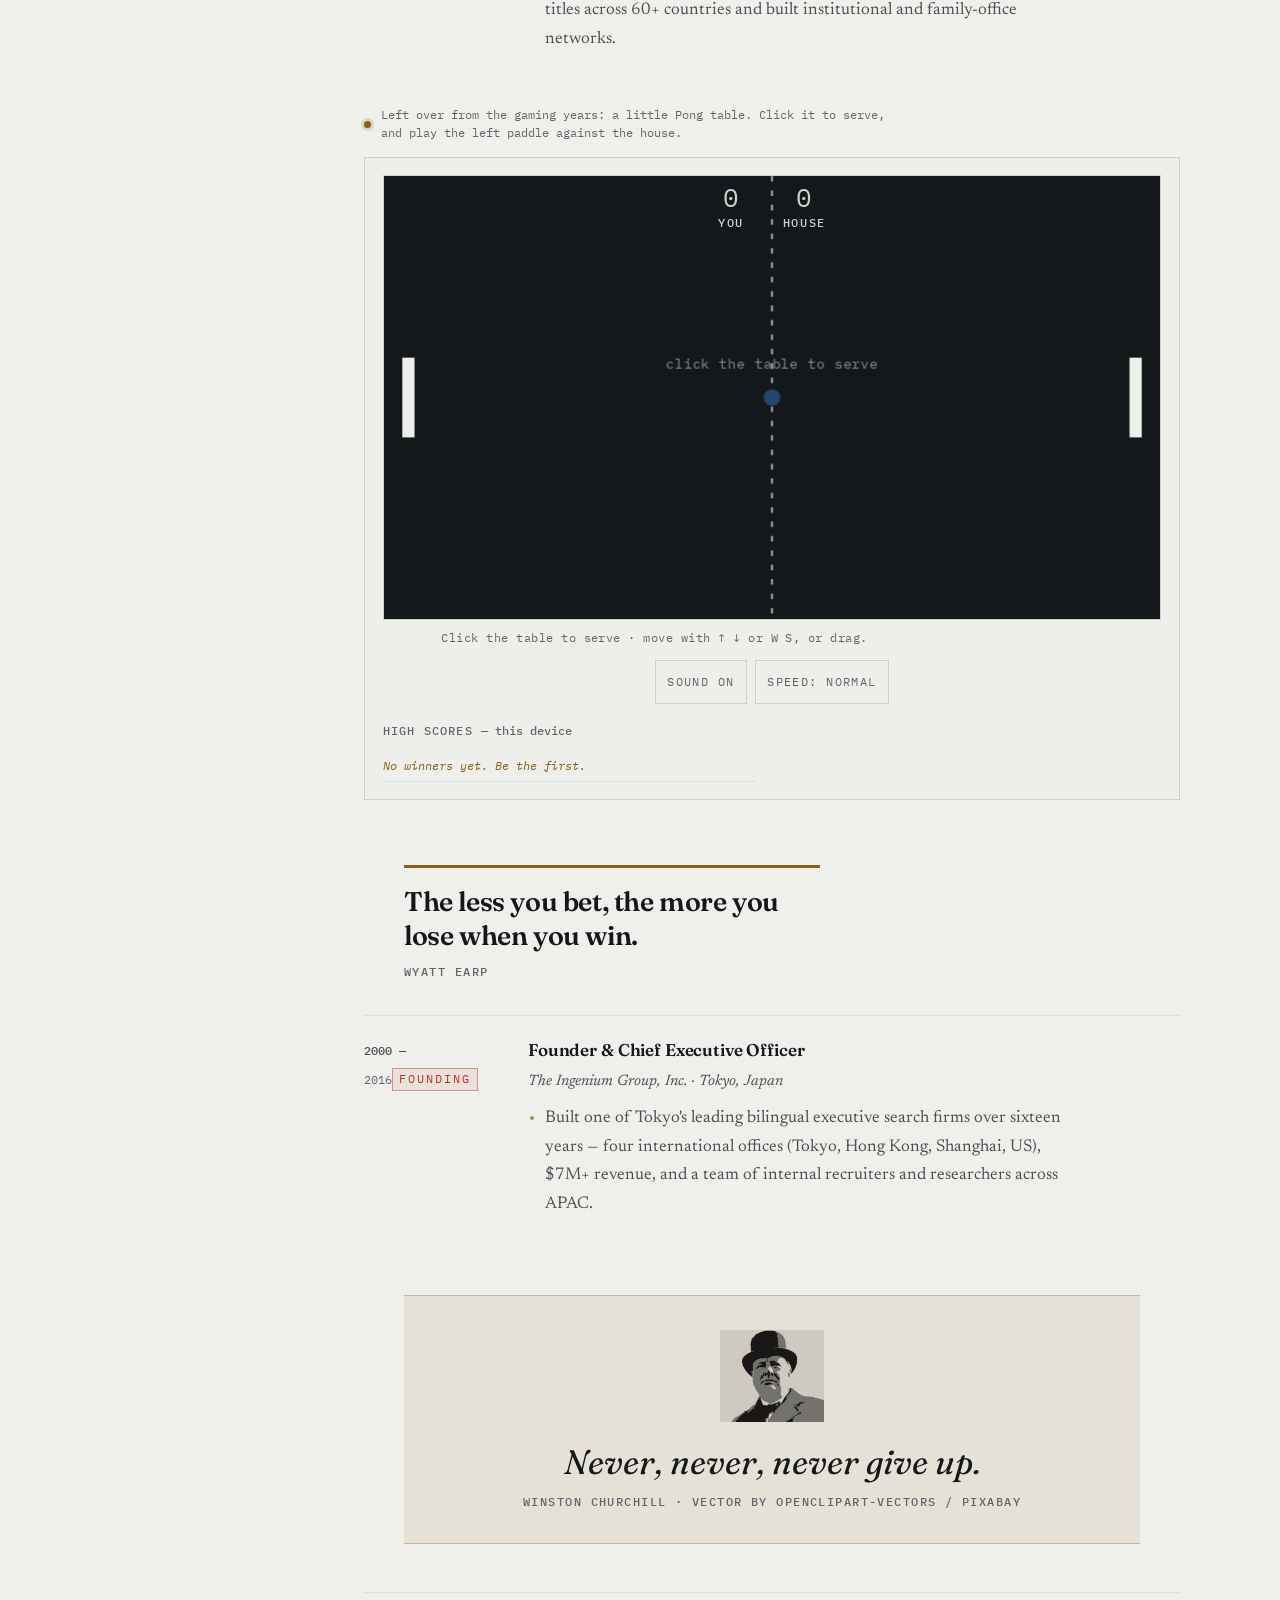
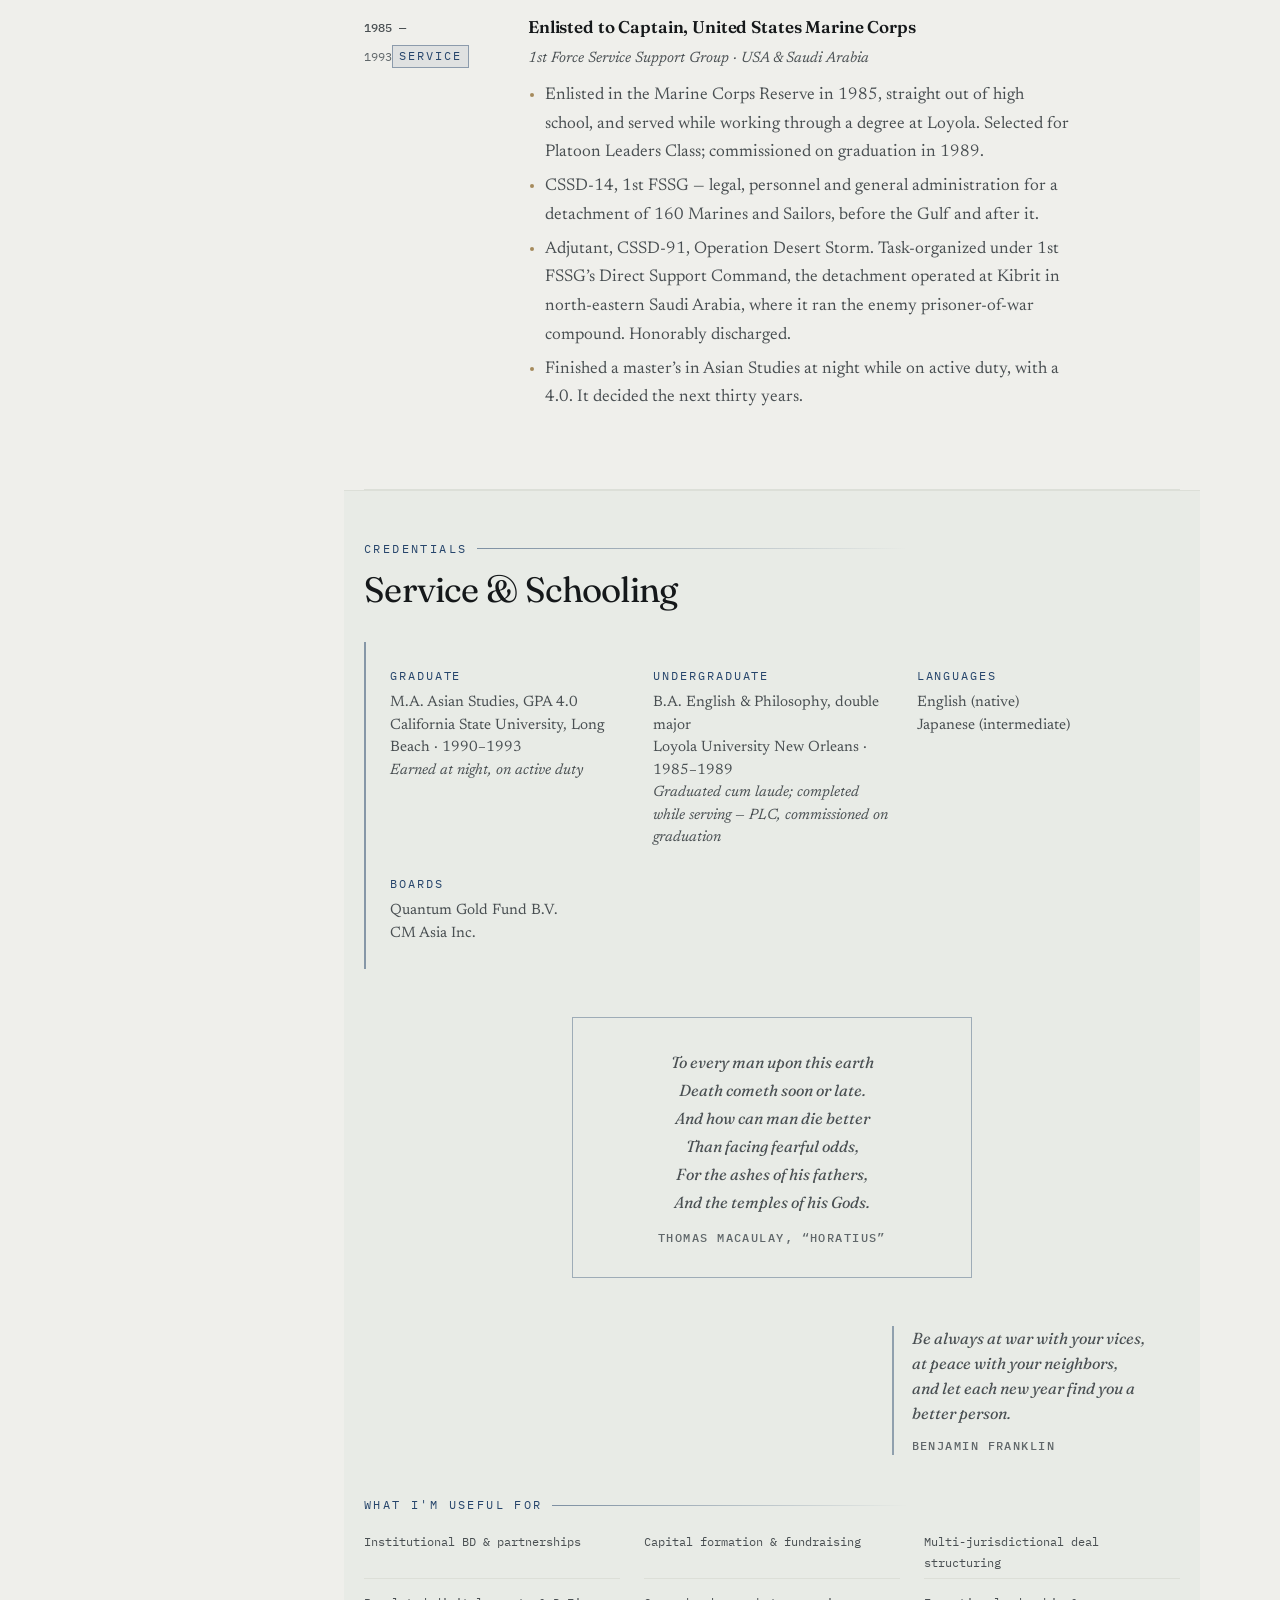
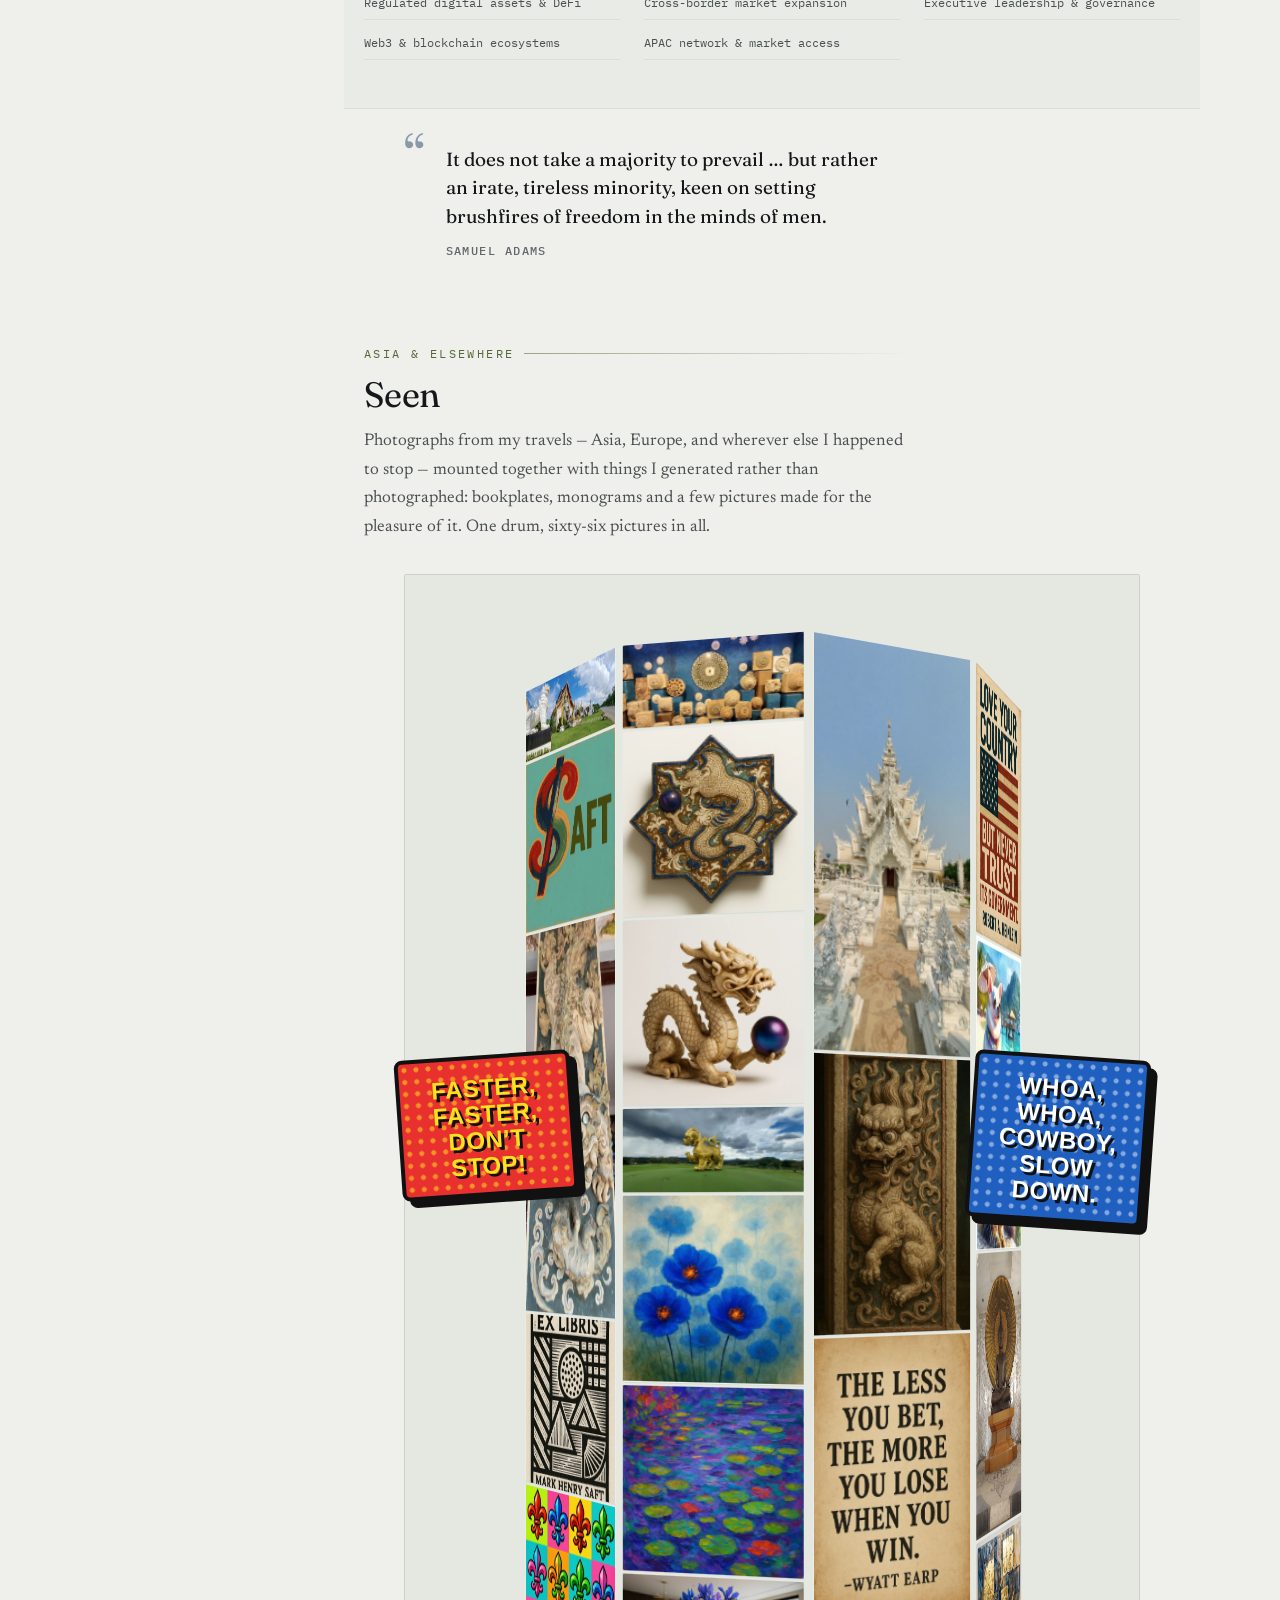
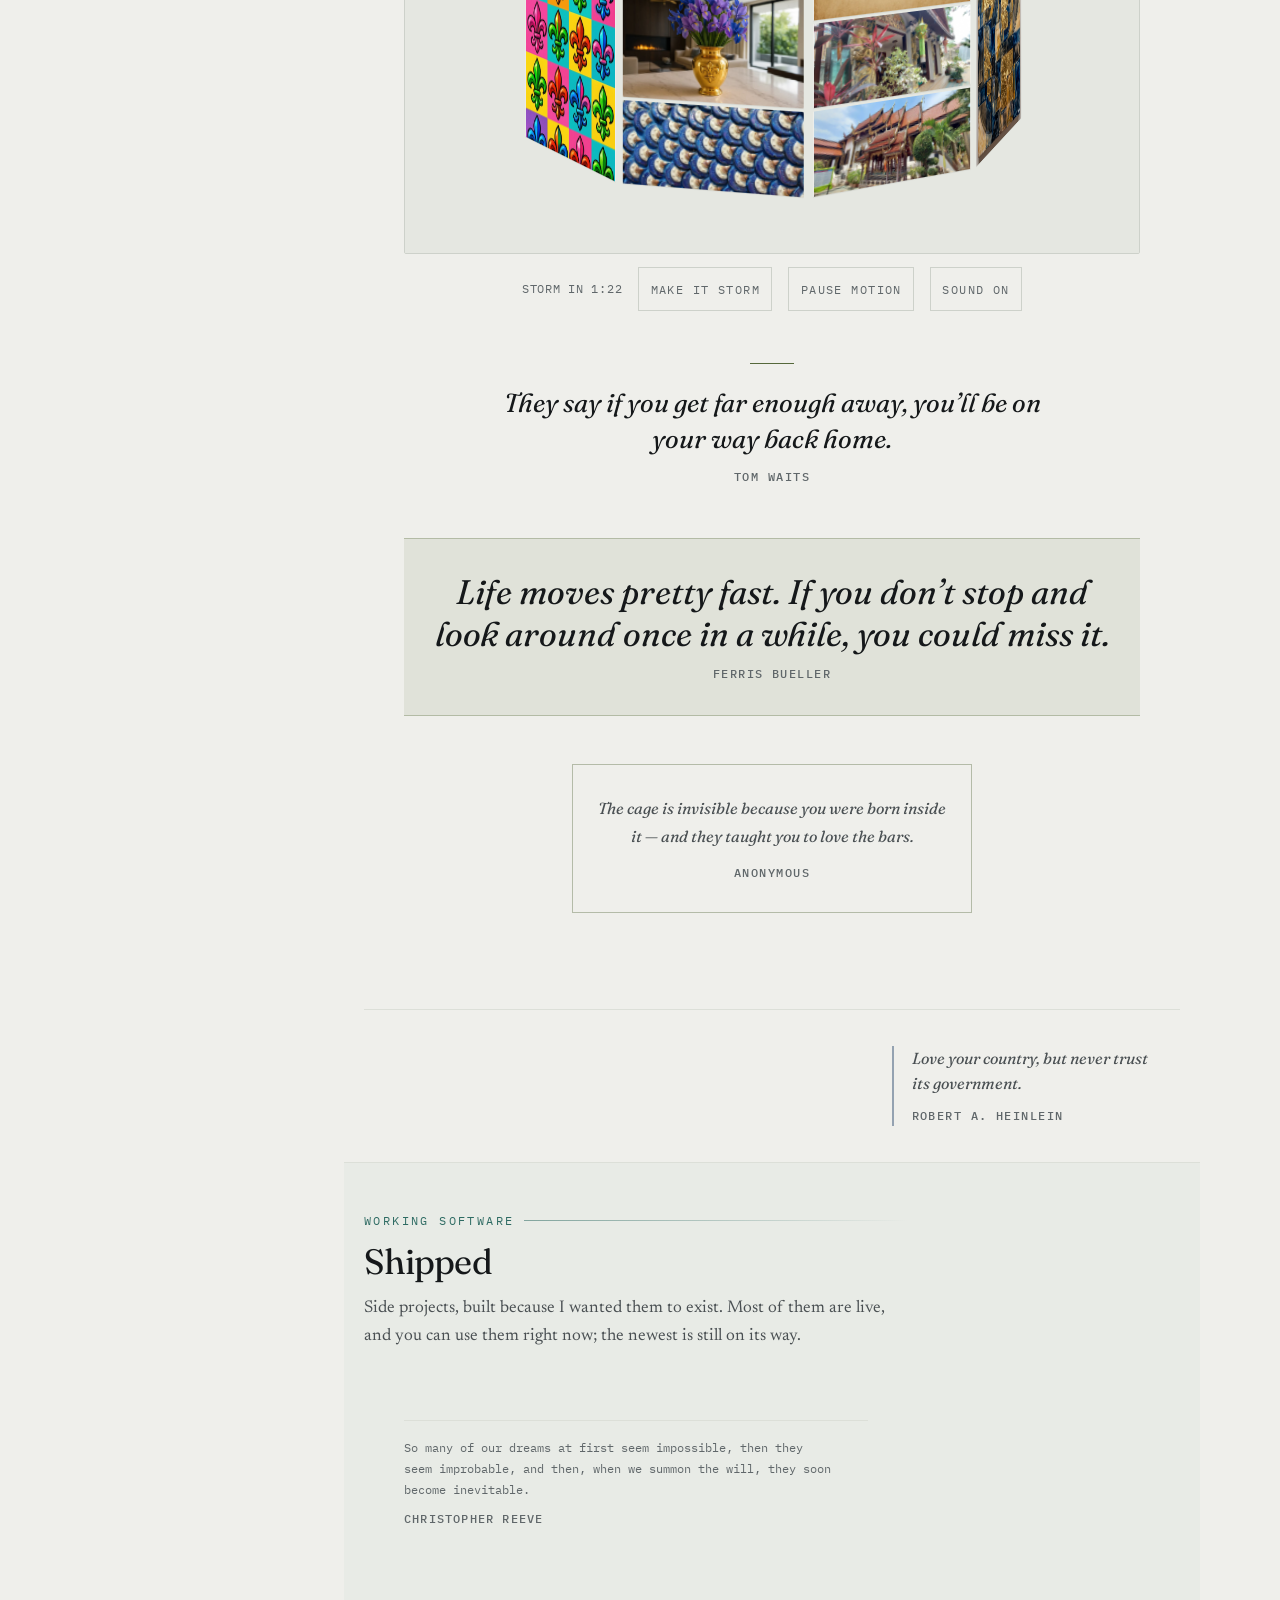
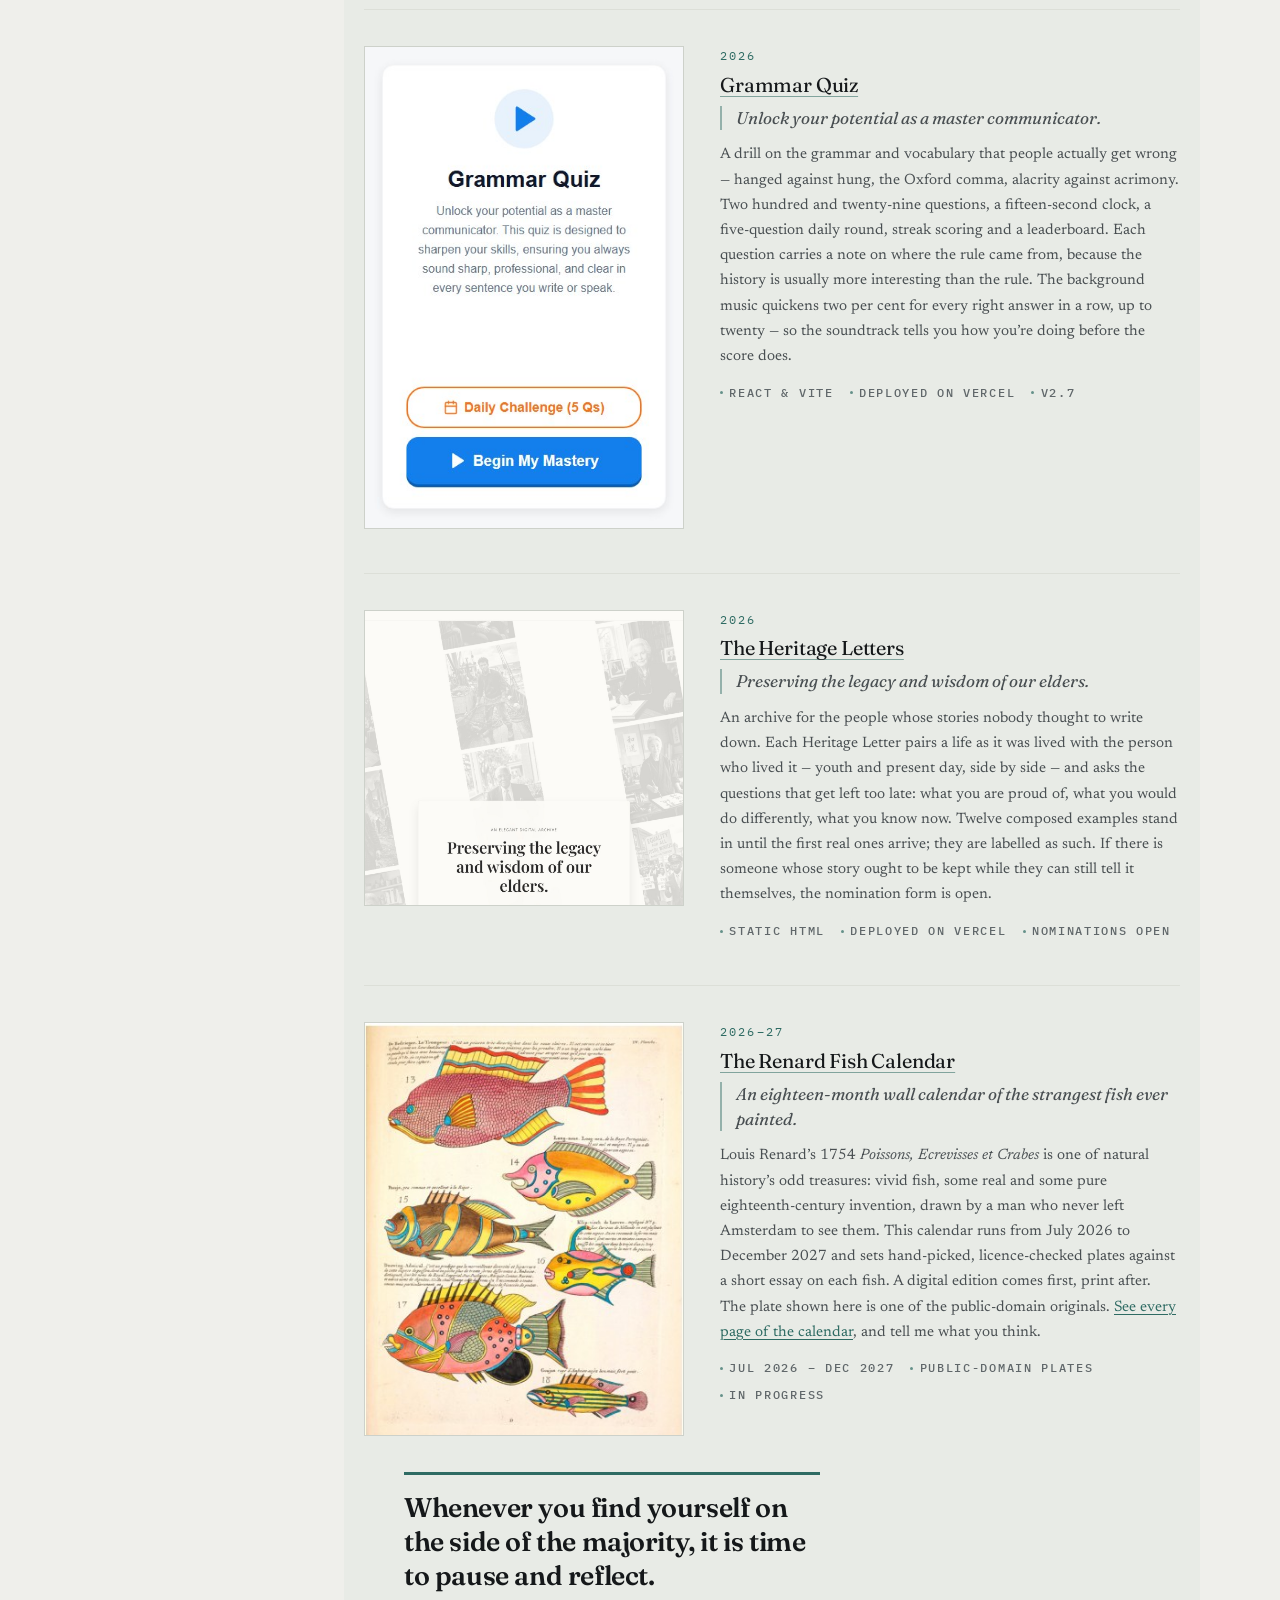
==== commit 56686c21: "Add Episode 2: The Thirty-First Confession Co-Authored-By: Claude Sonnet 5.5 <noreply@anthropic.com>" ====
--- a/index.html
+++ b/index.html
@@ -649,6 +649,15 @@
           the CV makes it sound.
         </p>
       </div>
+      <a class="pulse pulse--card" href="writing/ep2-confession.html">
+        <img class="pulse-thumb" loading="lazy" decoding="async" width="1280" height="720" src="https://i.ytimg.com/vi/B7cNBOFlP5g/maxresdefault.jpg" alt="Episode 2 thumbnail from The Thirty-First Confession">
+        <span class="pulse-body">
+          <span class="pulse-kicker">Episode 2 &middot; October 2026 &middot; On YouTube</span>
+          <span class="pulse-title">The Thirty-First Confession</span>
+          <span class="pulse-ex">Thirty men had already confessed, every one spelling the name the same wrong way. Sixty cents, a borrowed hat, and an advertisement with a comma splice.</span>
+          <span class="pulse-more">Watch the episode &rarr;</span>
+        </span>
+      </a>
       <a class="pulse pulse--card" href="writing/ep1-tile.html">
         <img class="pulse-thumb" loading="lazy" decoding="async" width="1280" height="720" src="images/ep1-tile-thumb.jpg" alt="Episode 1 thumbnail: the yellow-faced detective in a red scarf, in pop-art noir colours">
         <span class="pulse-body">
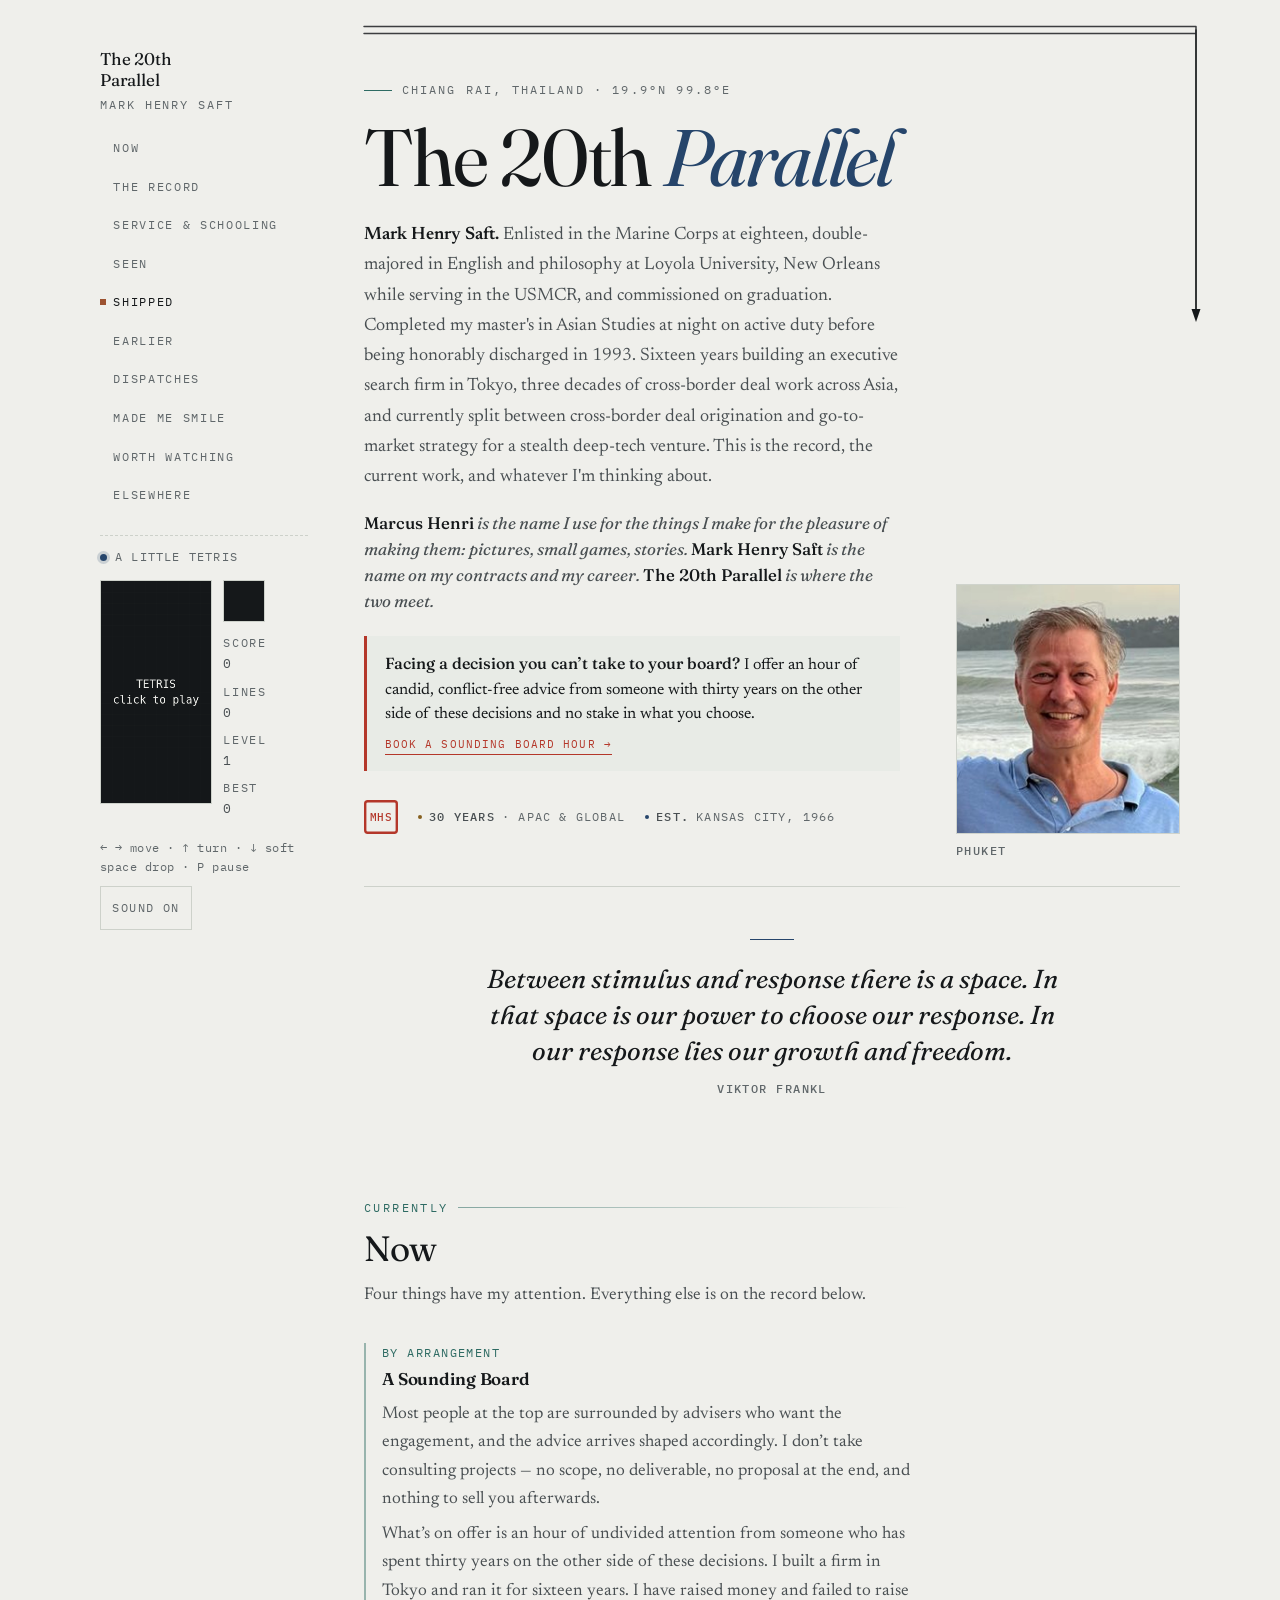
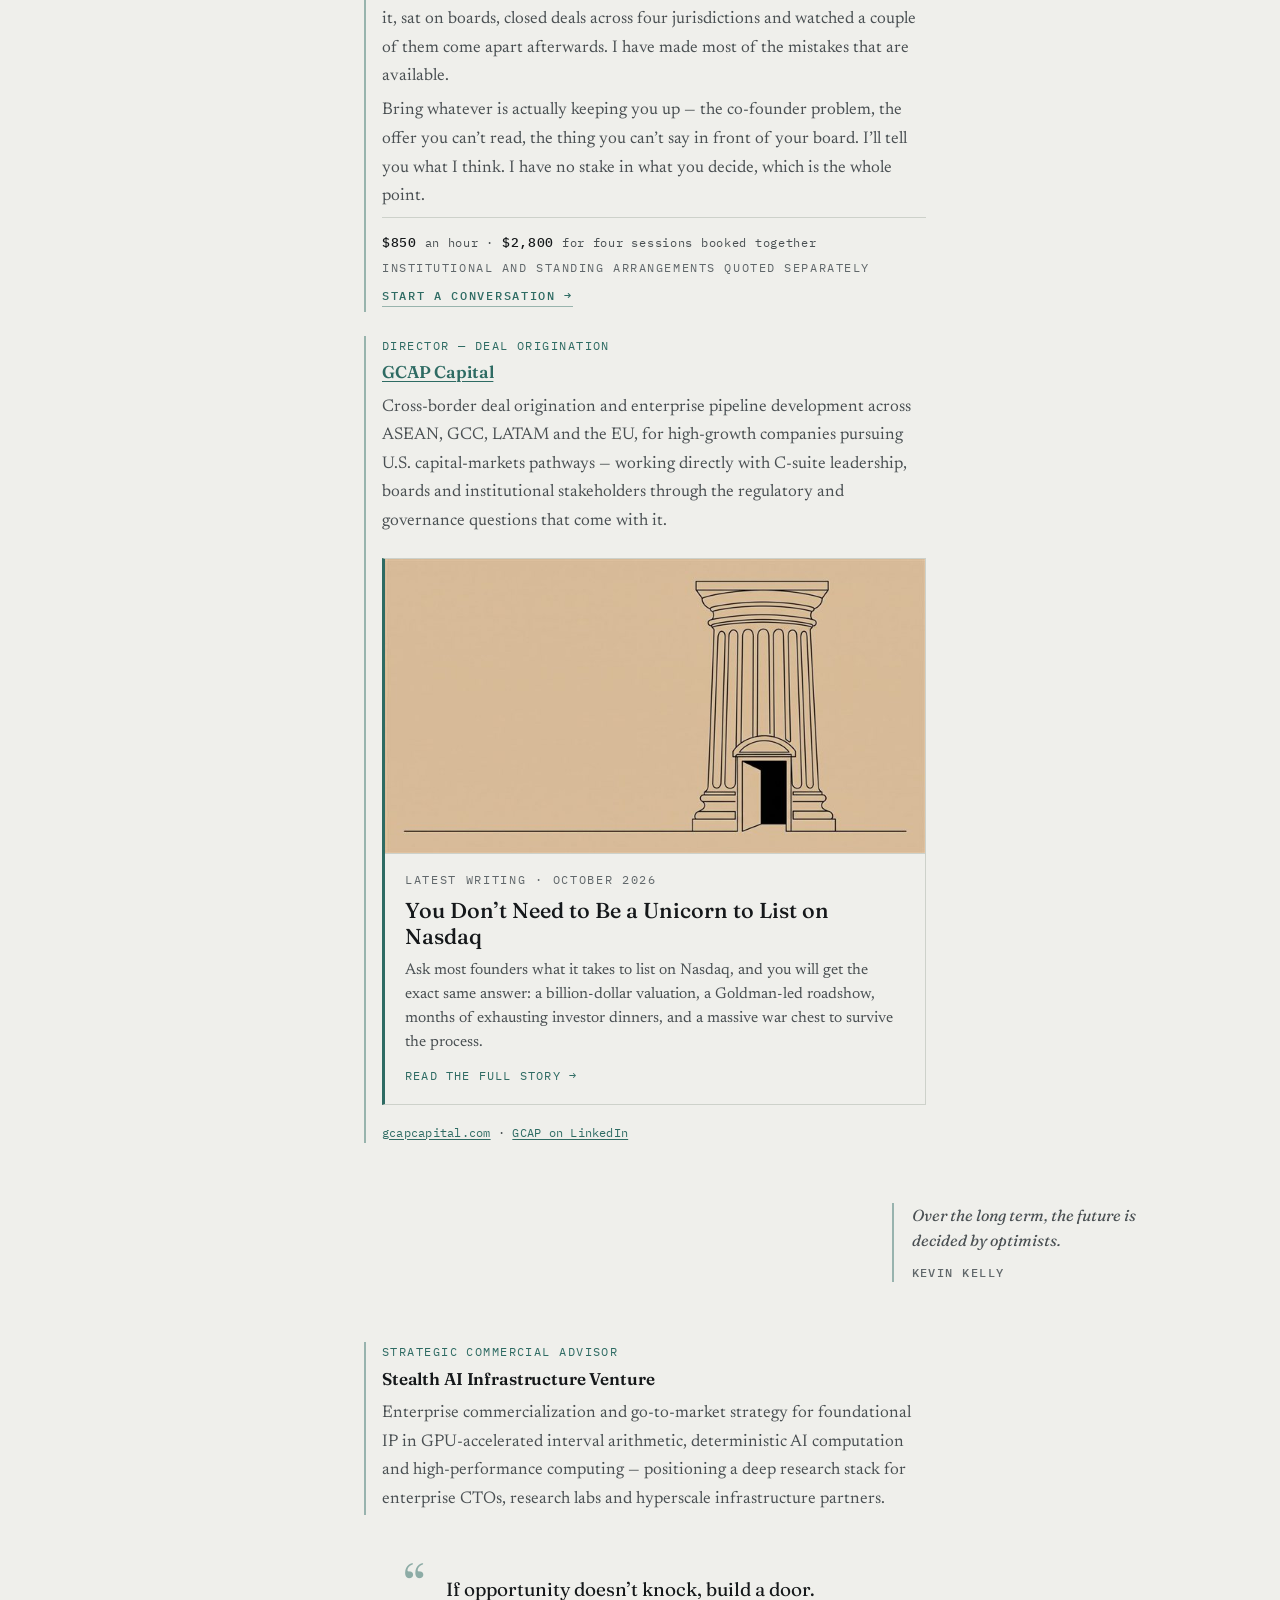
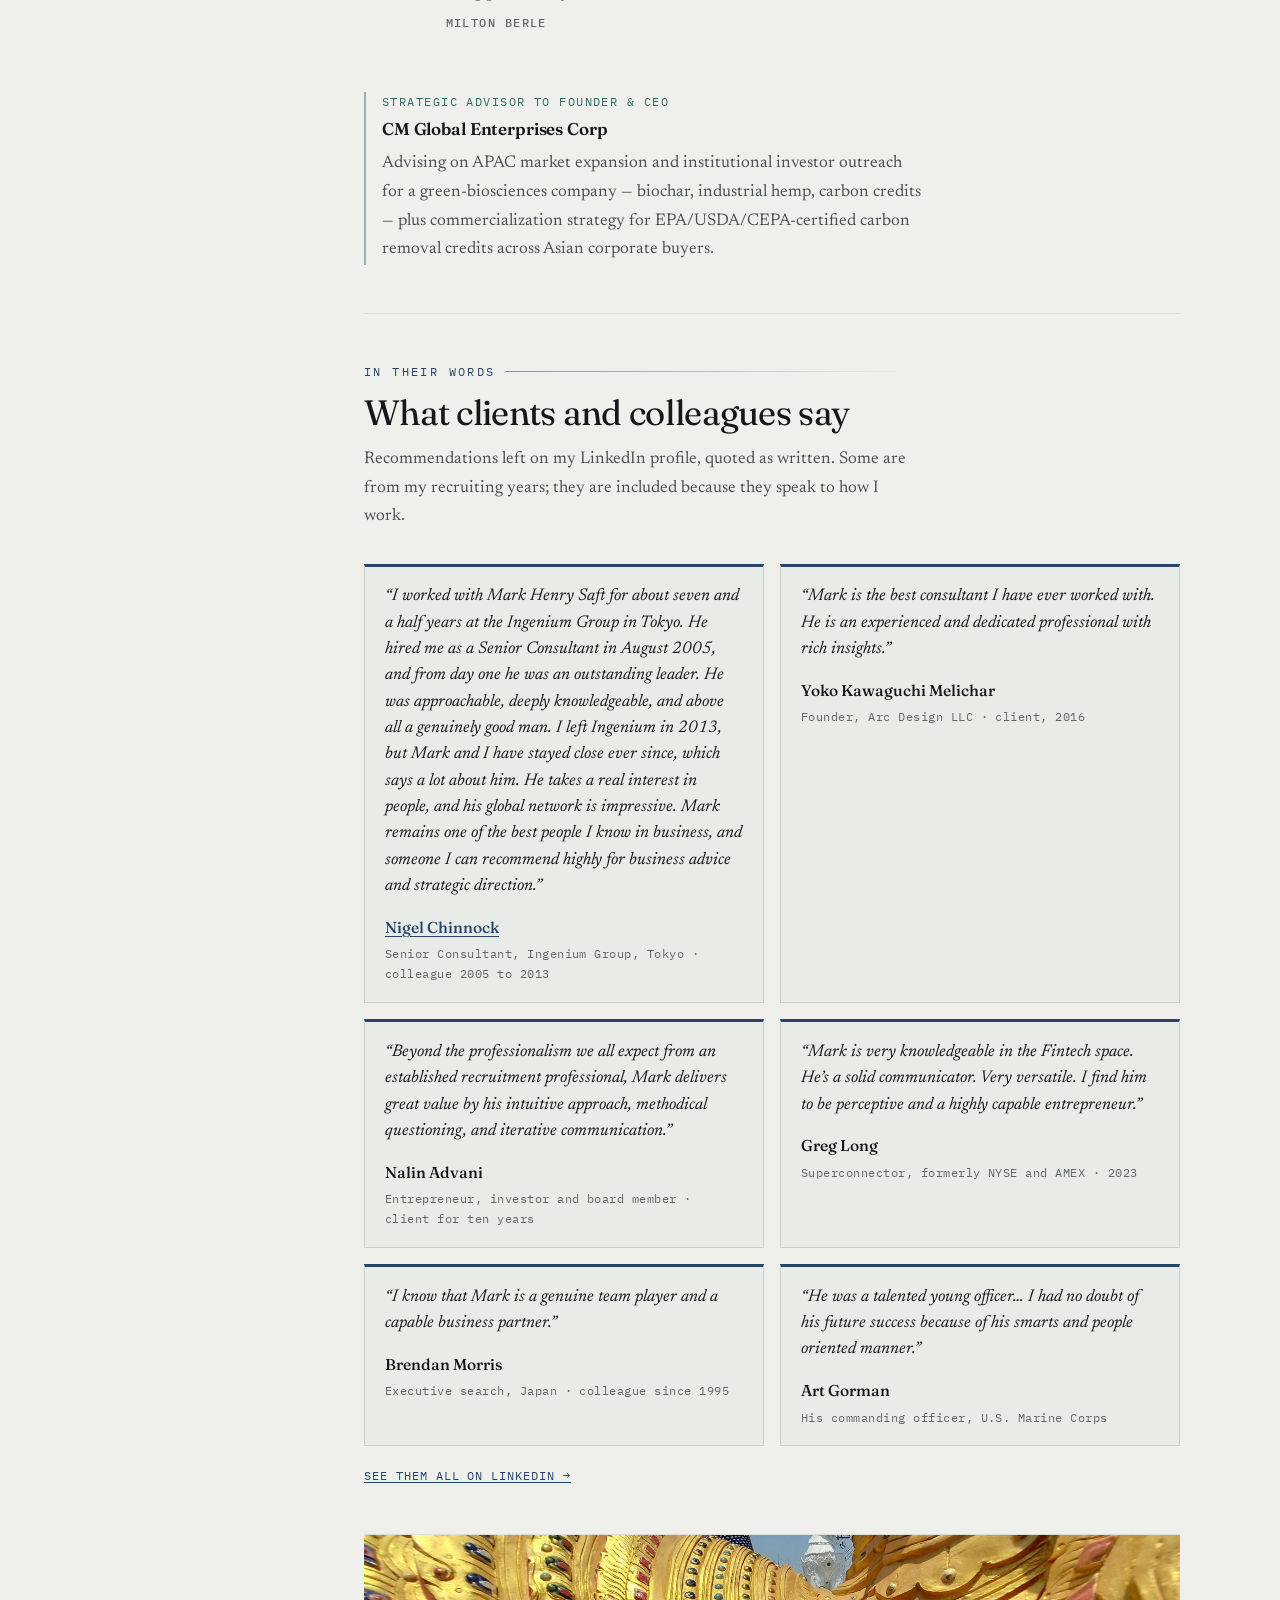
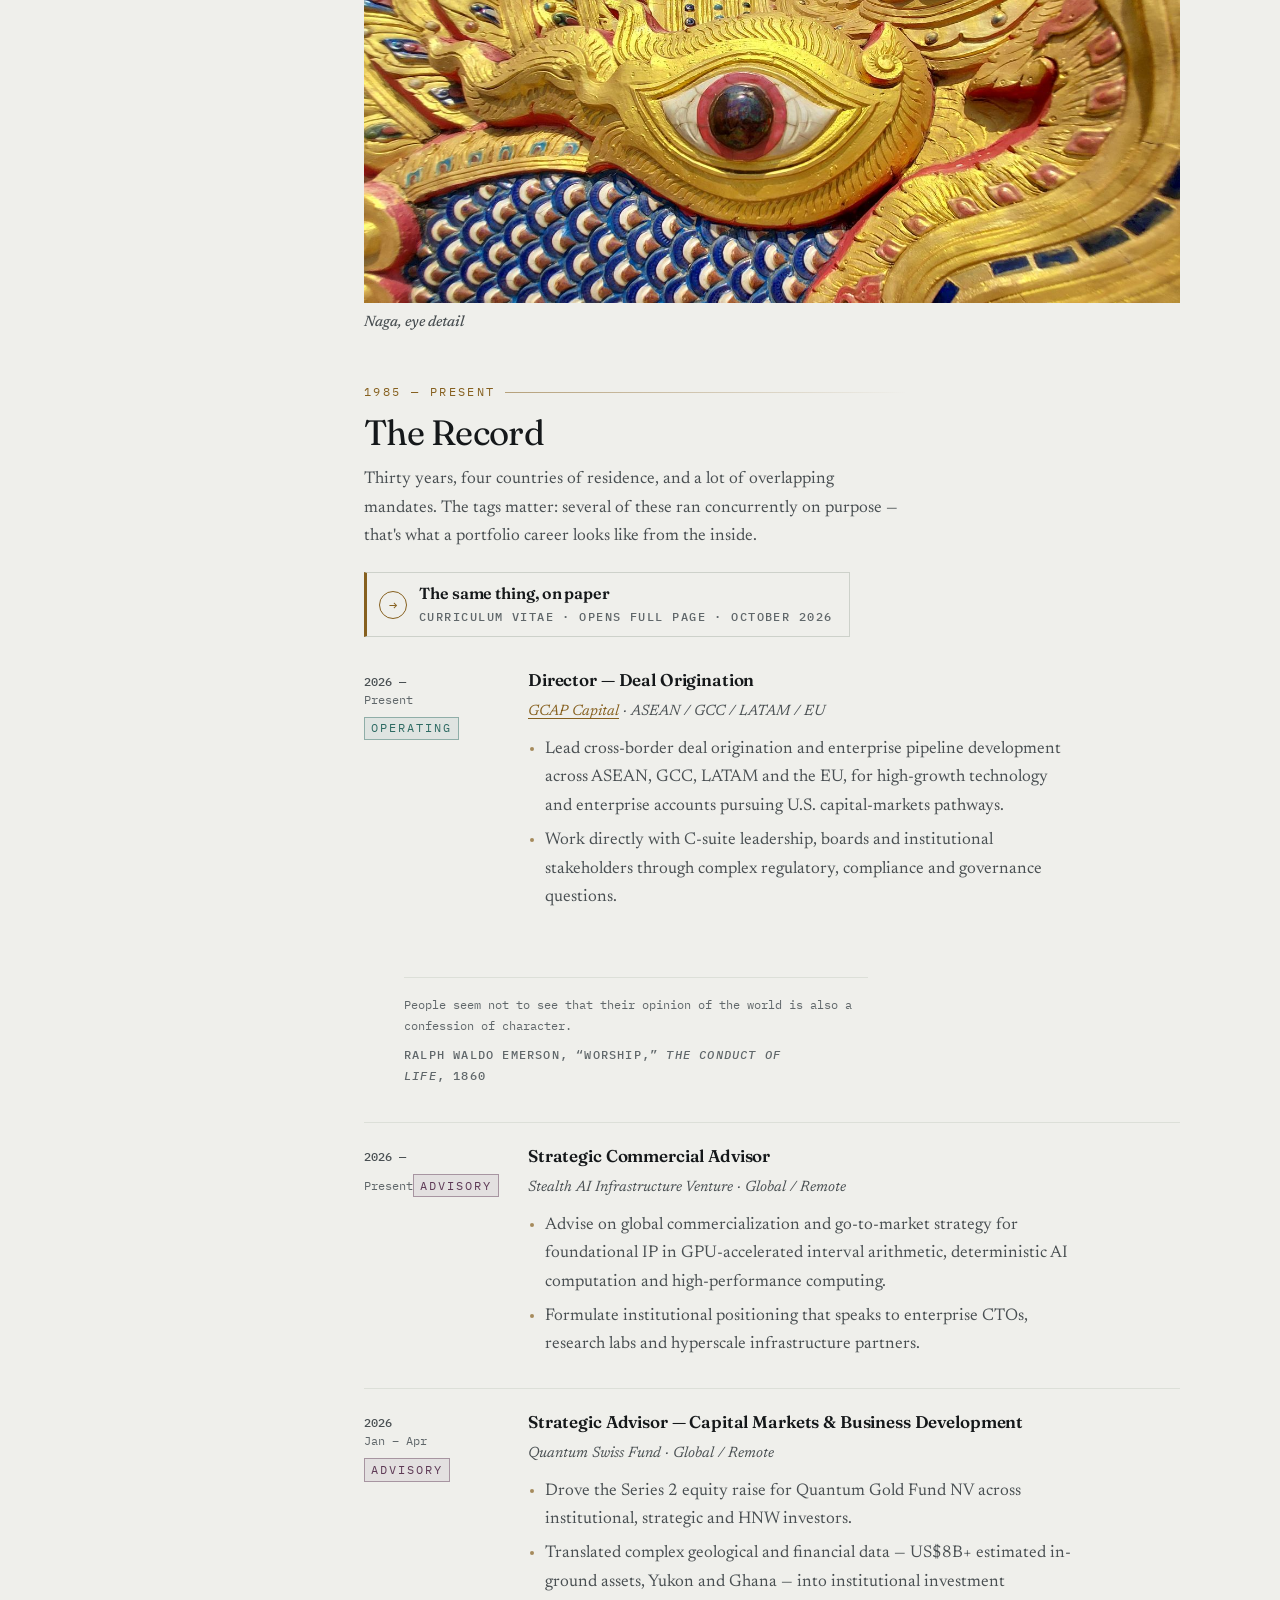
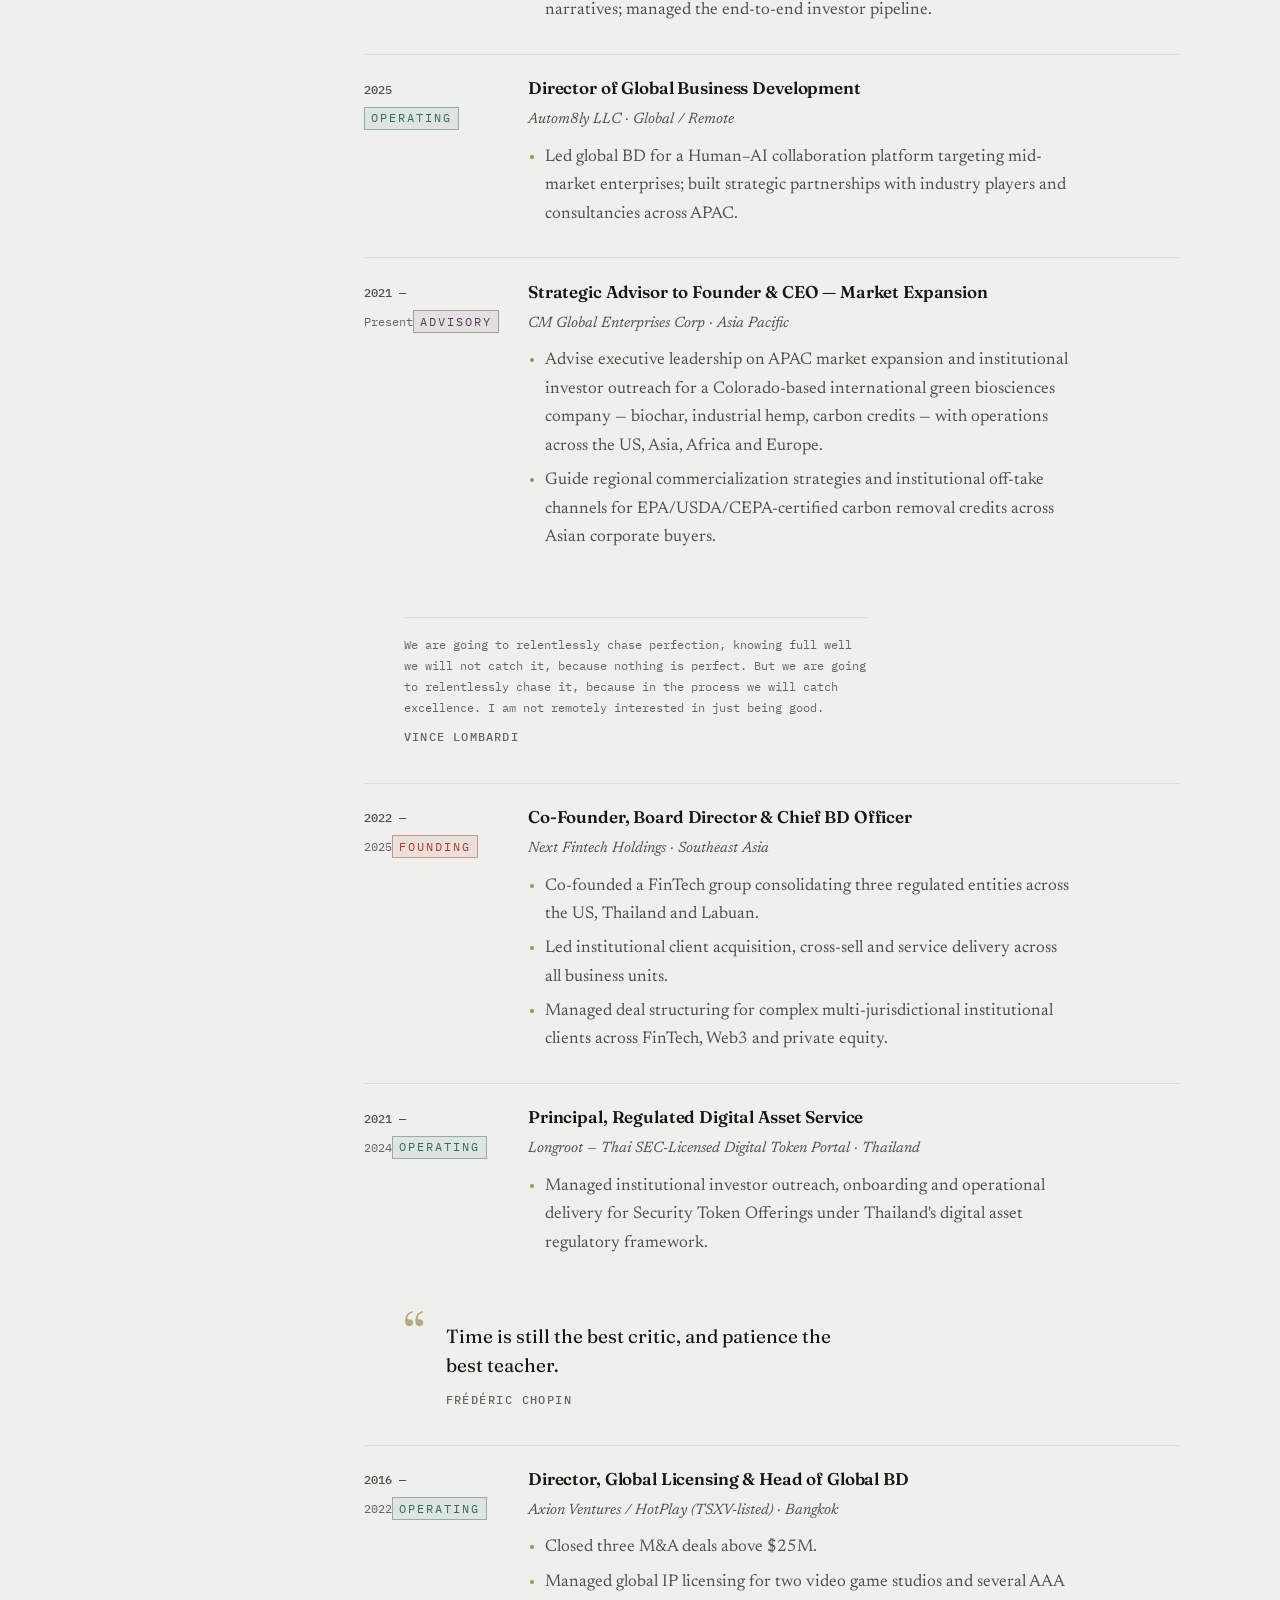
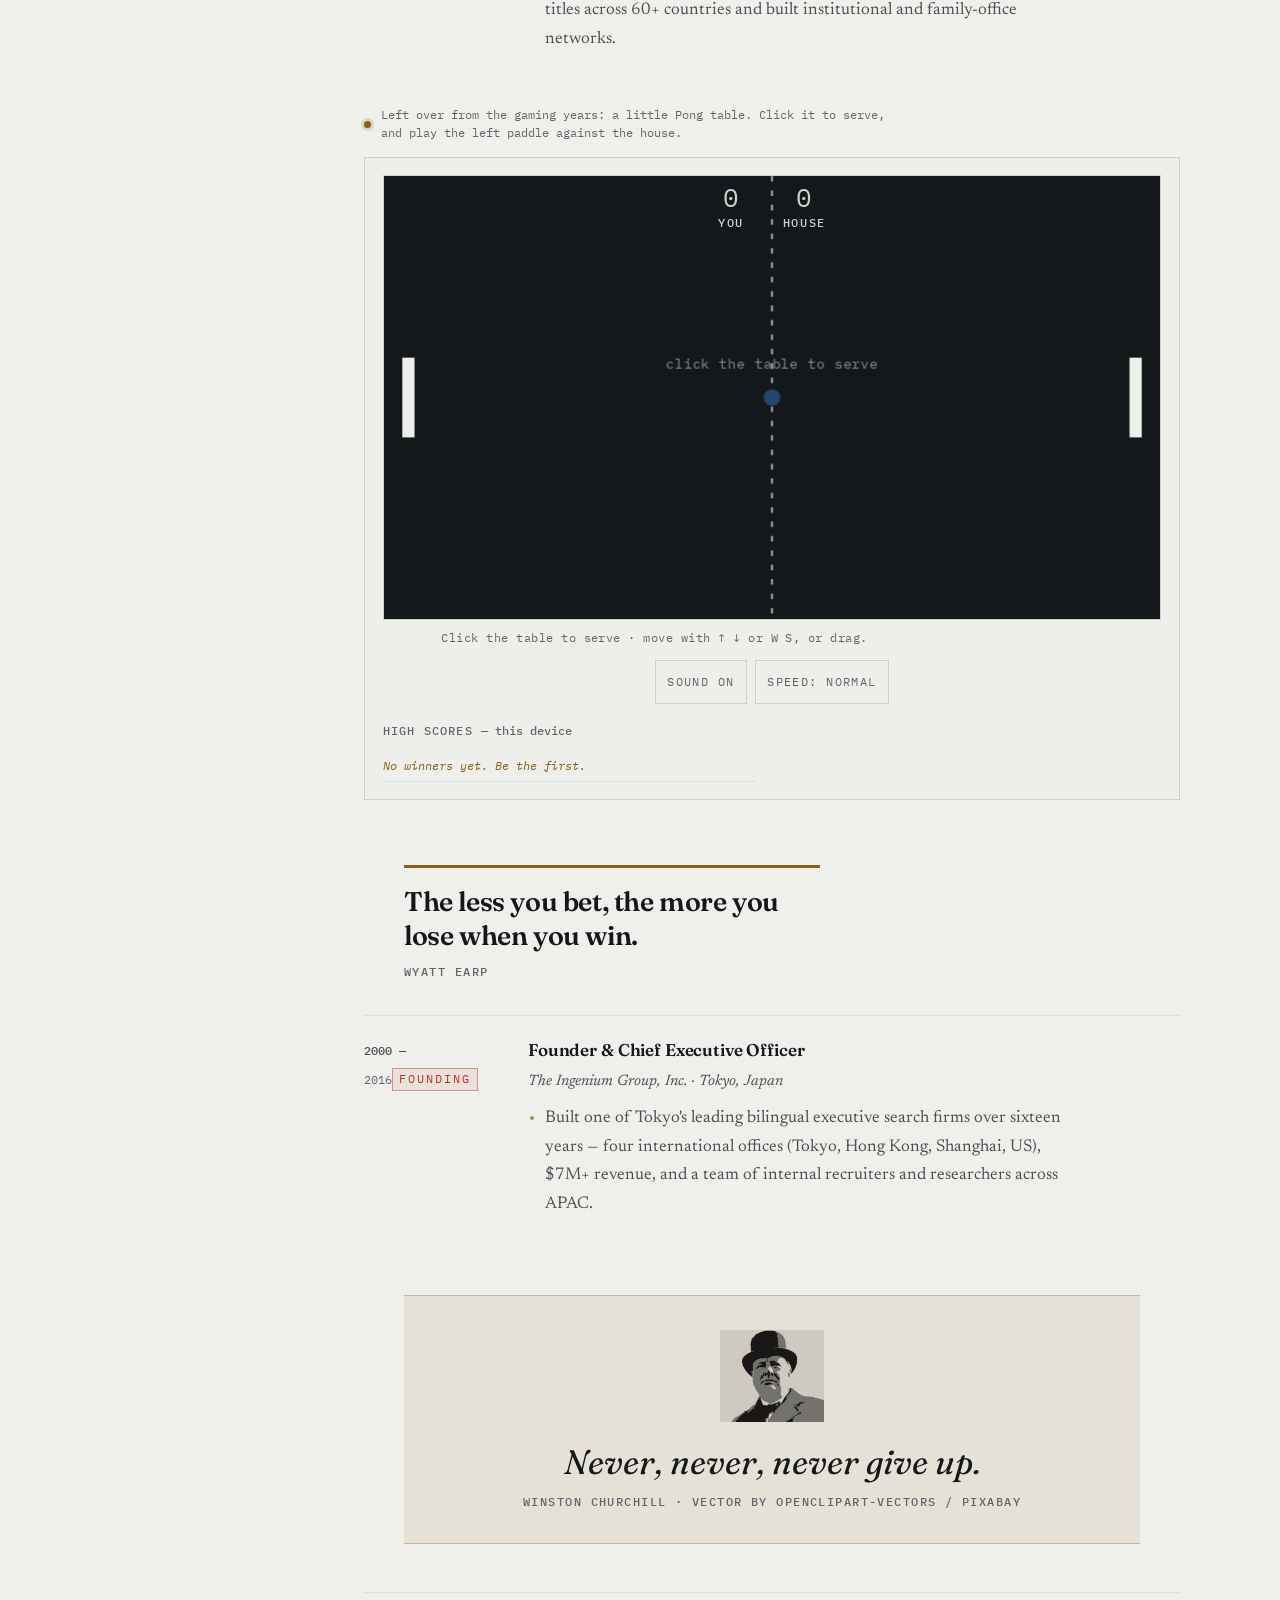
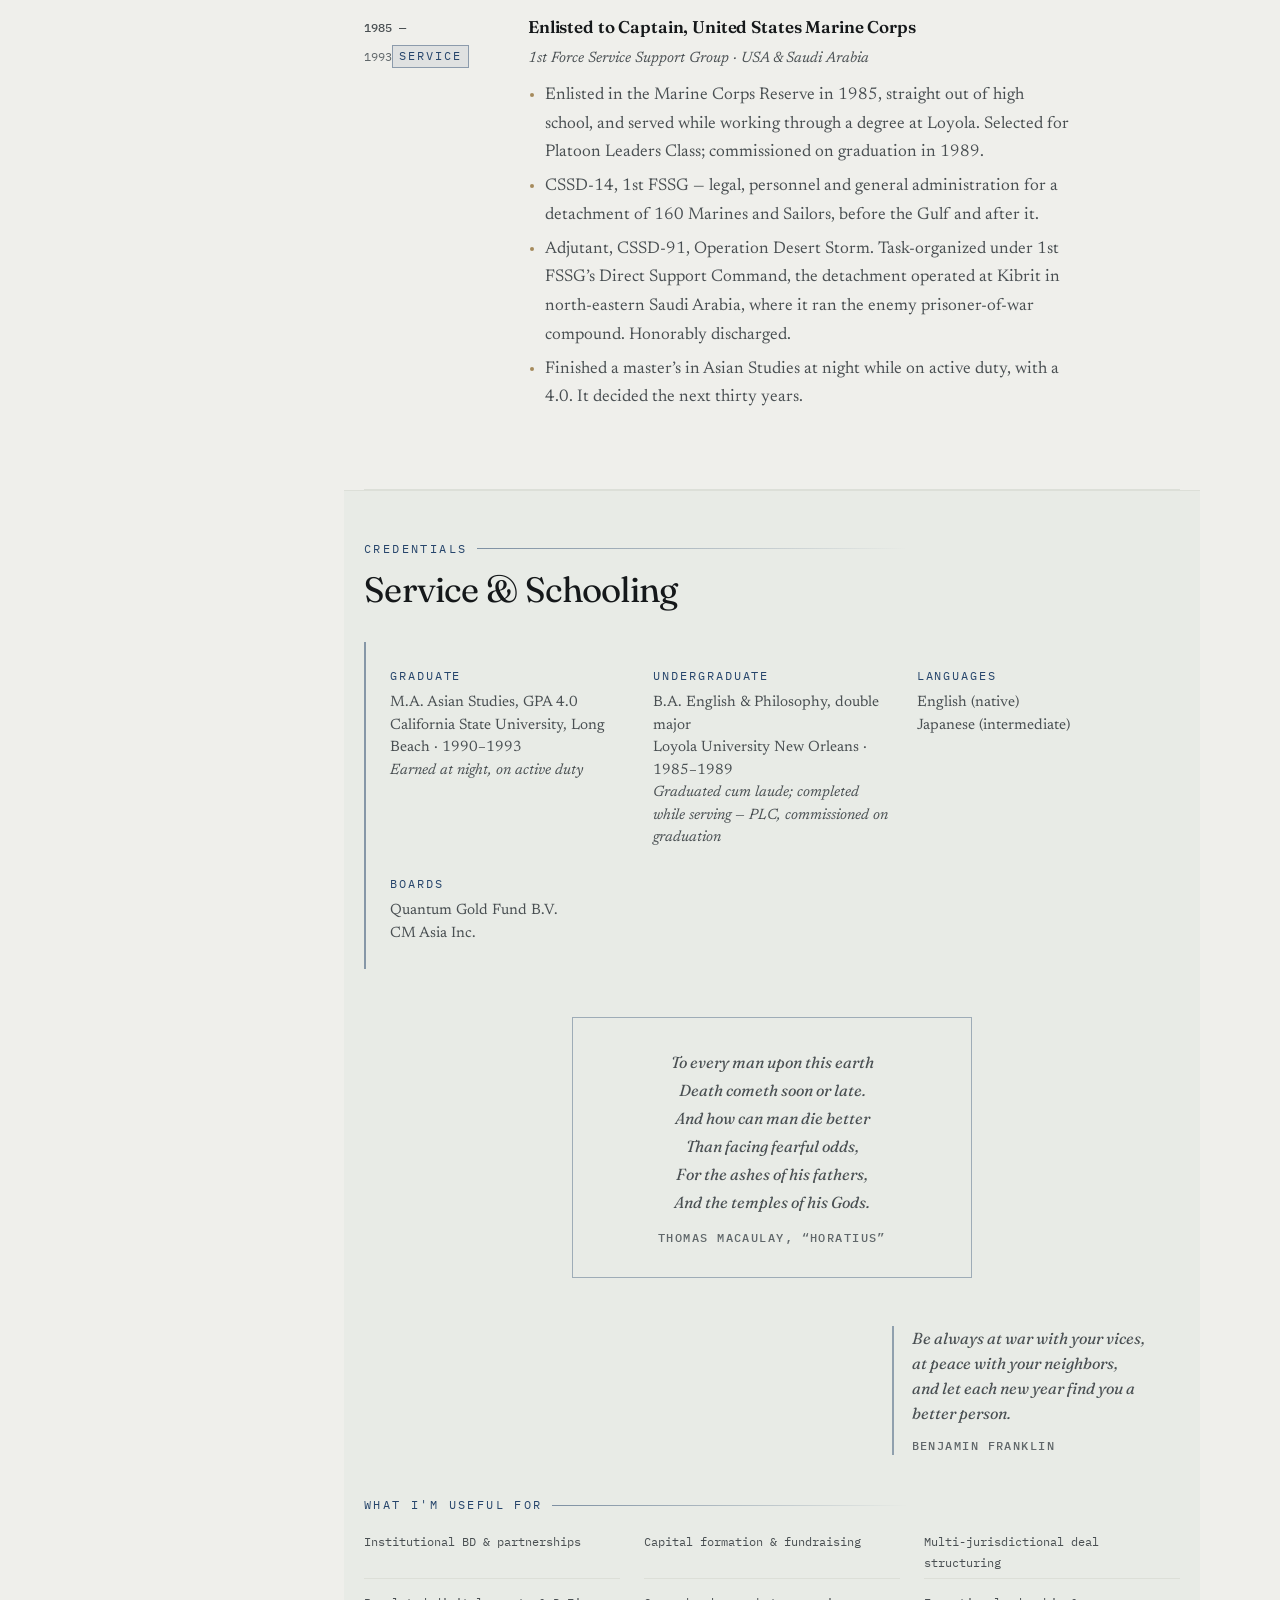
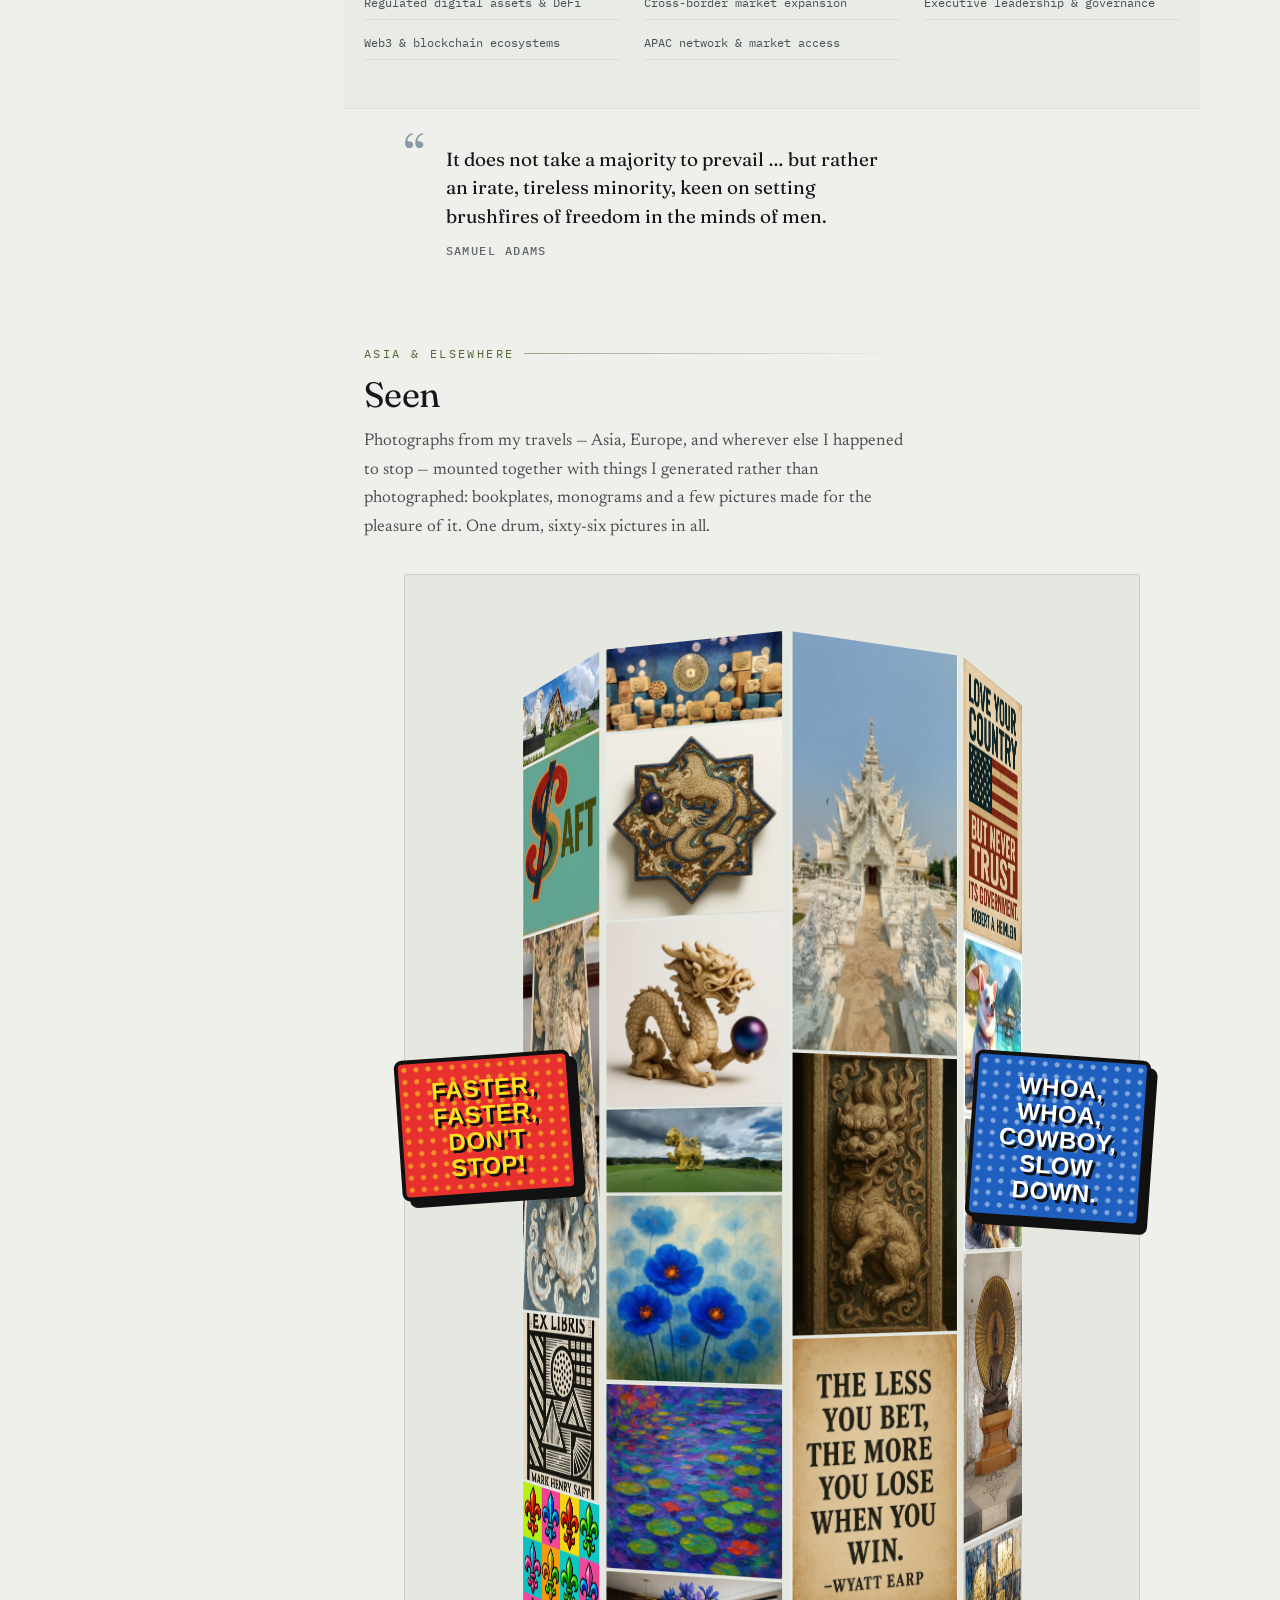
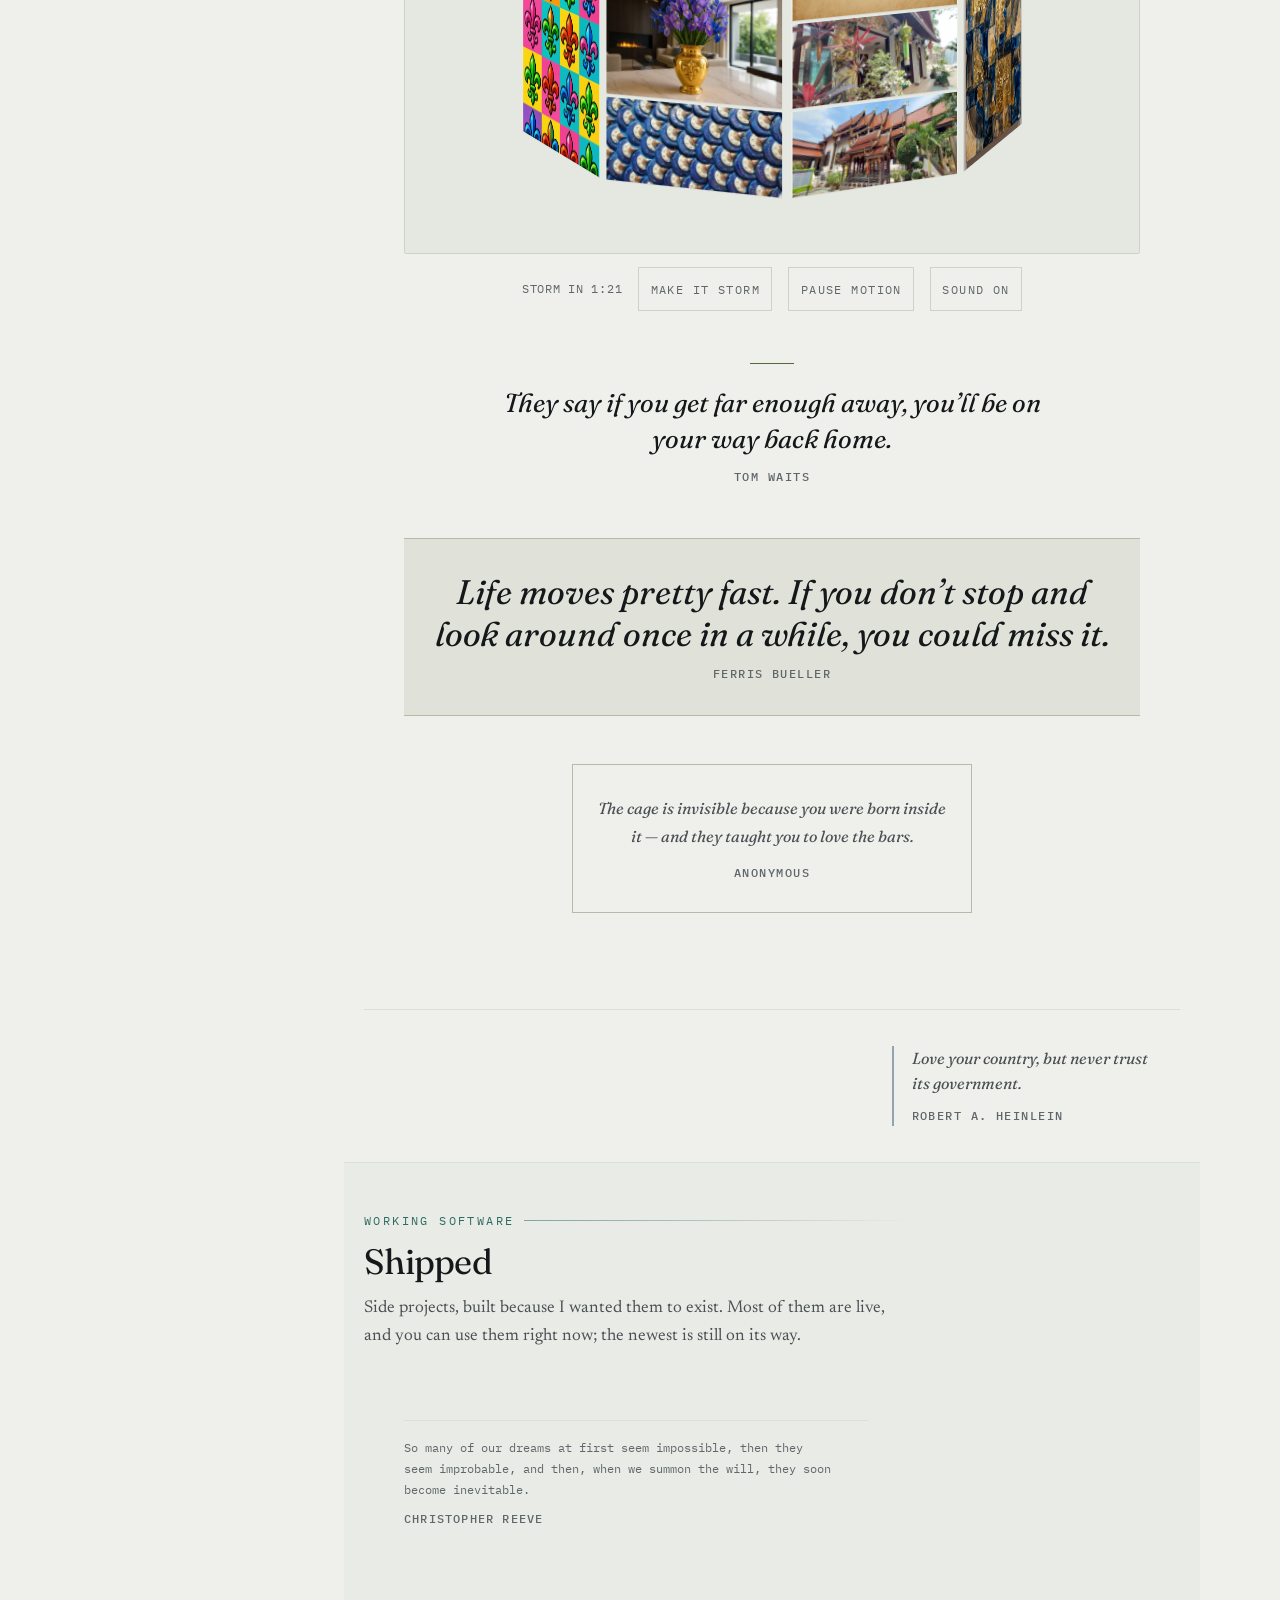
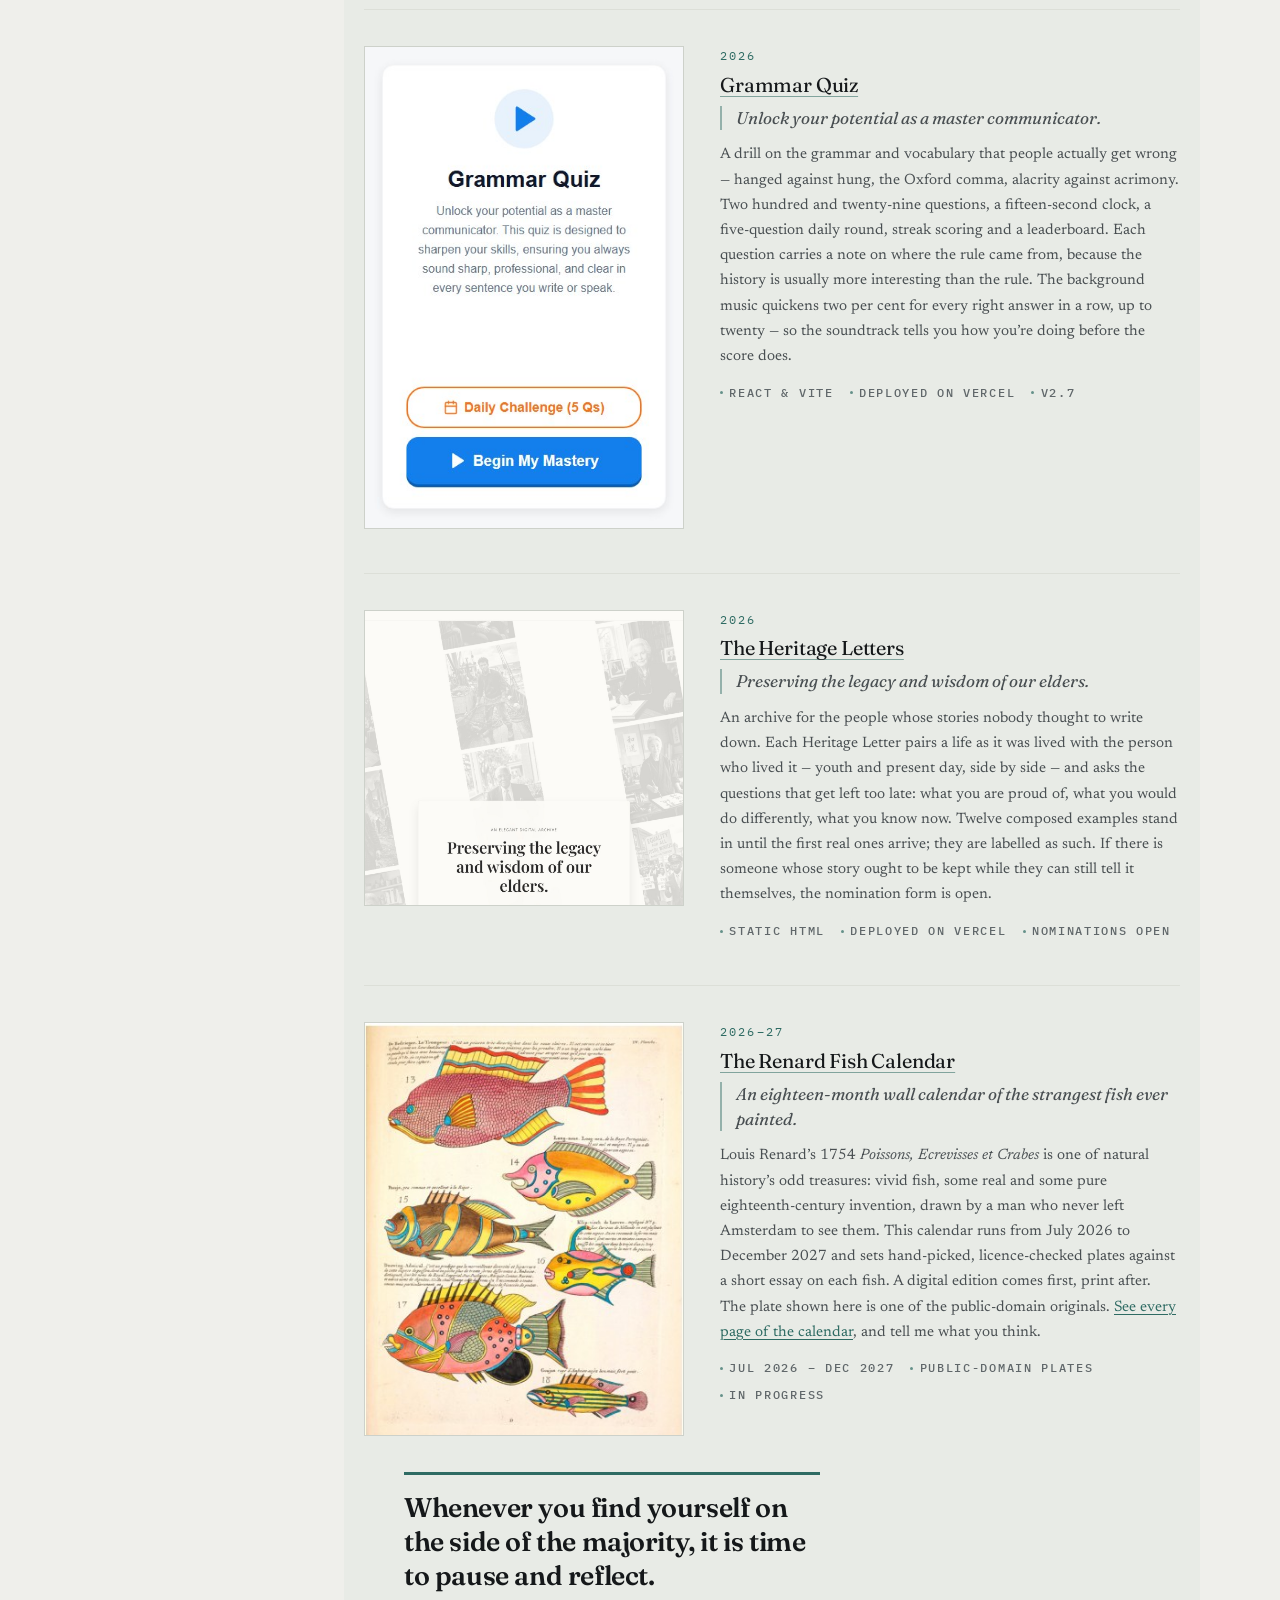
==== commit 933a1b44: "Add Rick Astley vote sign to Made Me Smile Co-Authored-By: Claude Haiku 5.5 <noreply@anthropic.com> " ====
--- a/index.html
+++ b/index.html
@@ -904,6 +904,12 @@
             <img loading="lazy" decoding="async" width="434" height="511" src="images/find-capital-letters.jpg" alt="A LinkedIn post by Kundan Bhaduri captioned Sincerely, Capital Letters, showing a typed note to people who write in all lowercase: the difference between helping your Uncle Jack off a horse and helping your uncle jack off a horse">
           </a>
           <figcaption><em>Punctuation matters!</em><span class="src"><a href="https://www.linkedin.com/posts/kundanbhaduri_sincerely-capital-letters-share-7516242425430876160-bzyW/" target="_blank" rel="noopener">Shared by Kundan Bhaduri &middot; LinkedIn</a></span></figcaption>
+        </figure>
+        <figure class="find-img find-img--meme">
+          <a href="https://www.facebook.com/photo?fbid=10163826568964506&amp;set=a.74584544505" target="_blank" rel="noopener">
+            <img loading="lazy" decoding="async" width="534" height="709" src="images/find-rick-astley-vote.jpg" alt="A campaign-style yard sign reading VOTE FOR RICK ASTLEY, HE WILL NEVER: give you up, let you down, run around, desert you, make you cry, say goodbye, tell a lie, hurt you">
+          </a>
+          <figcaption><em>Vote for Rick. He will never.</em><span class="src"><a href="https://www.facebook.com/photo?fbid=10163826568964506&amp;set=a.74584544505" target="_blank" rel="noopener">Shared by Rich J Brown &middot; Facebook</a></span></figcaption>
         </figure>
       </div>
       <blockquote class="marg marg--portrait">
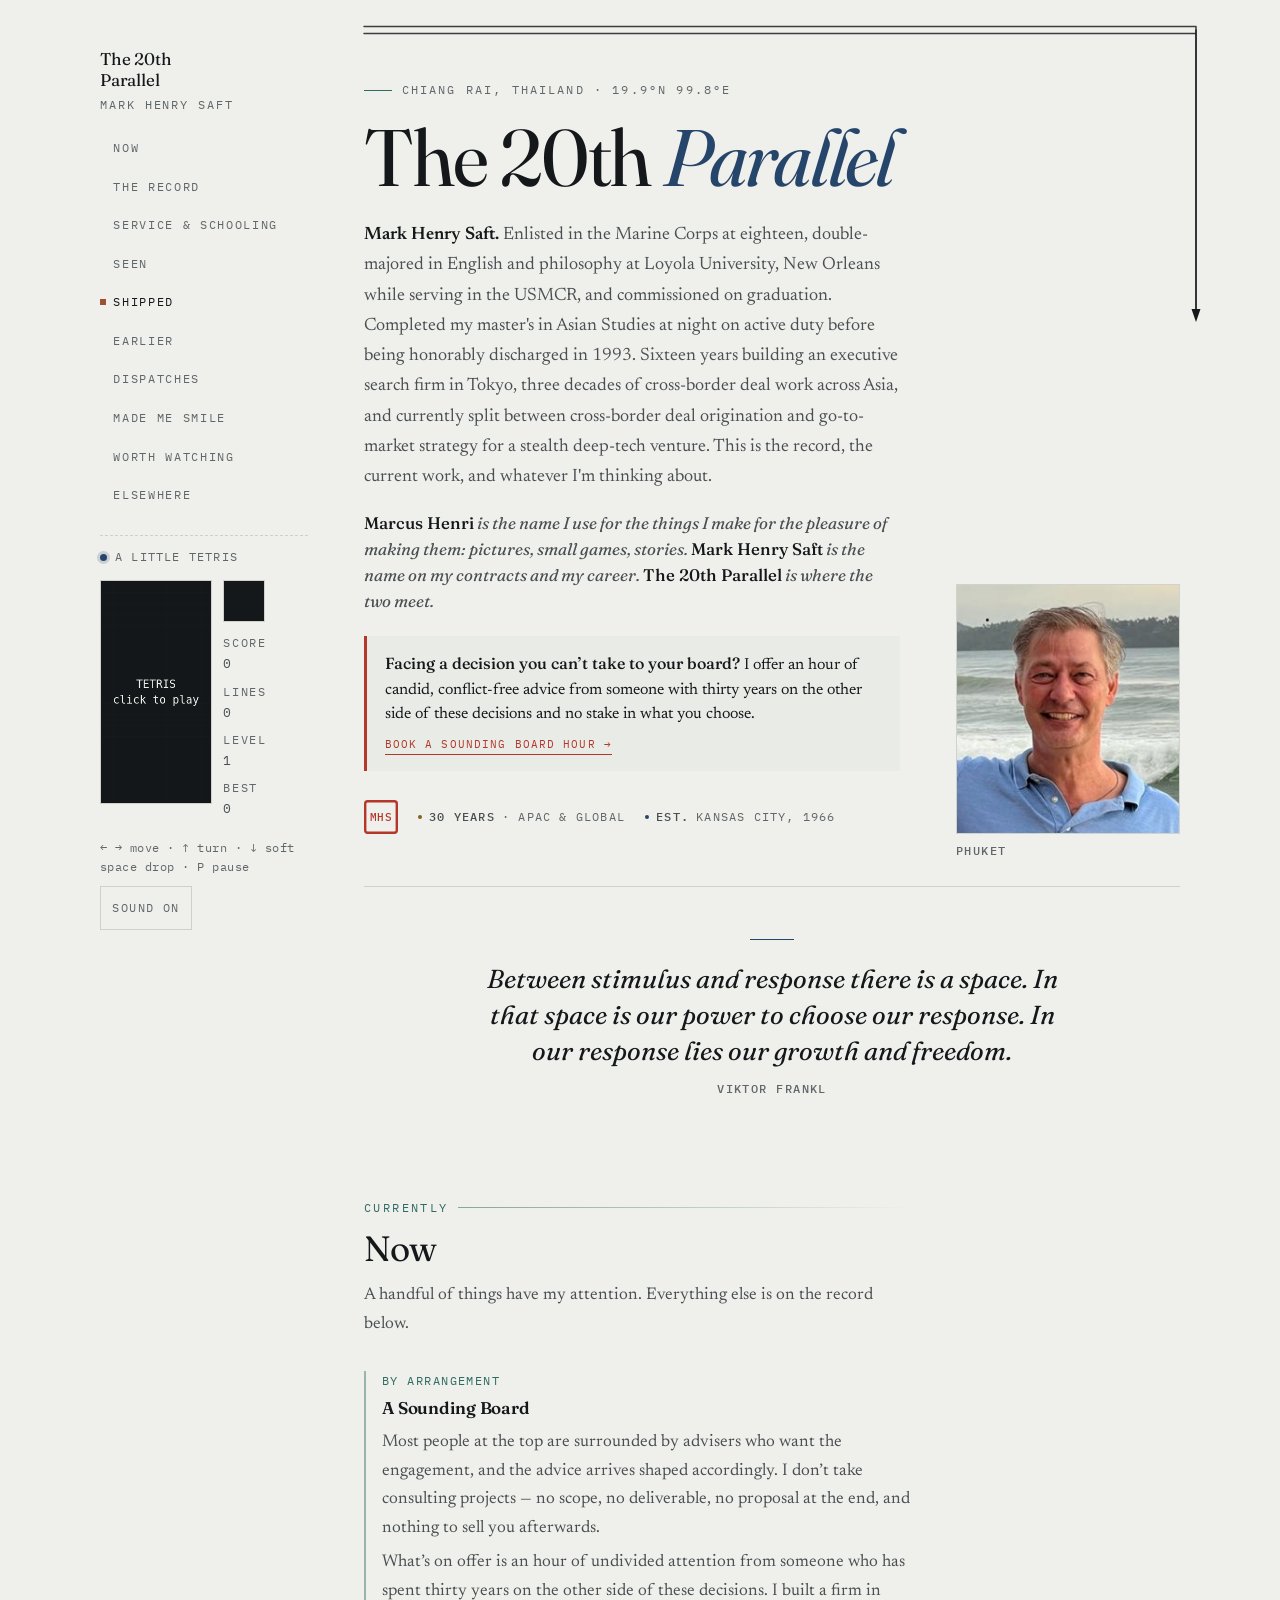
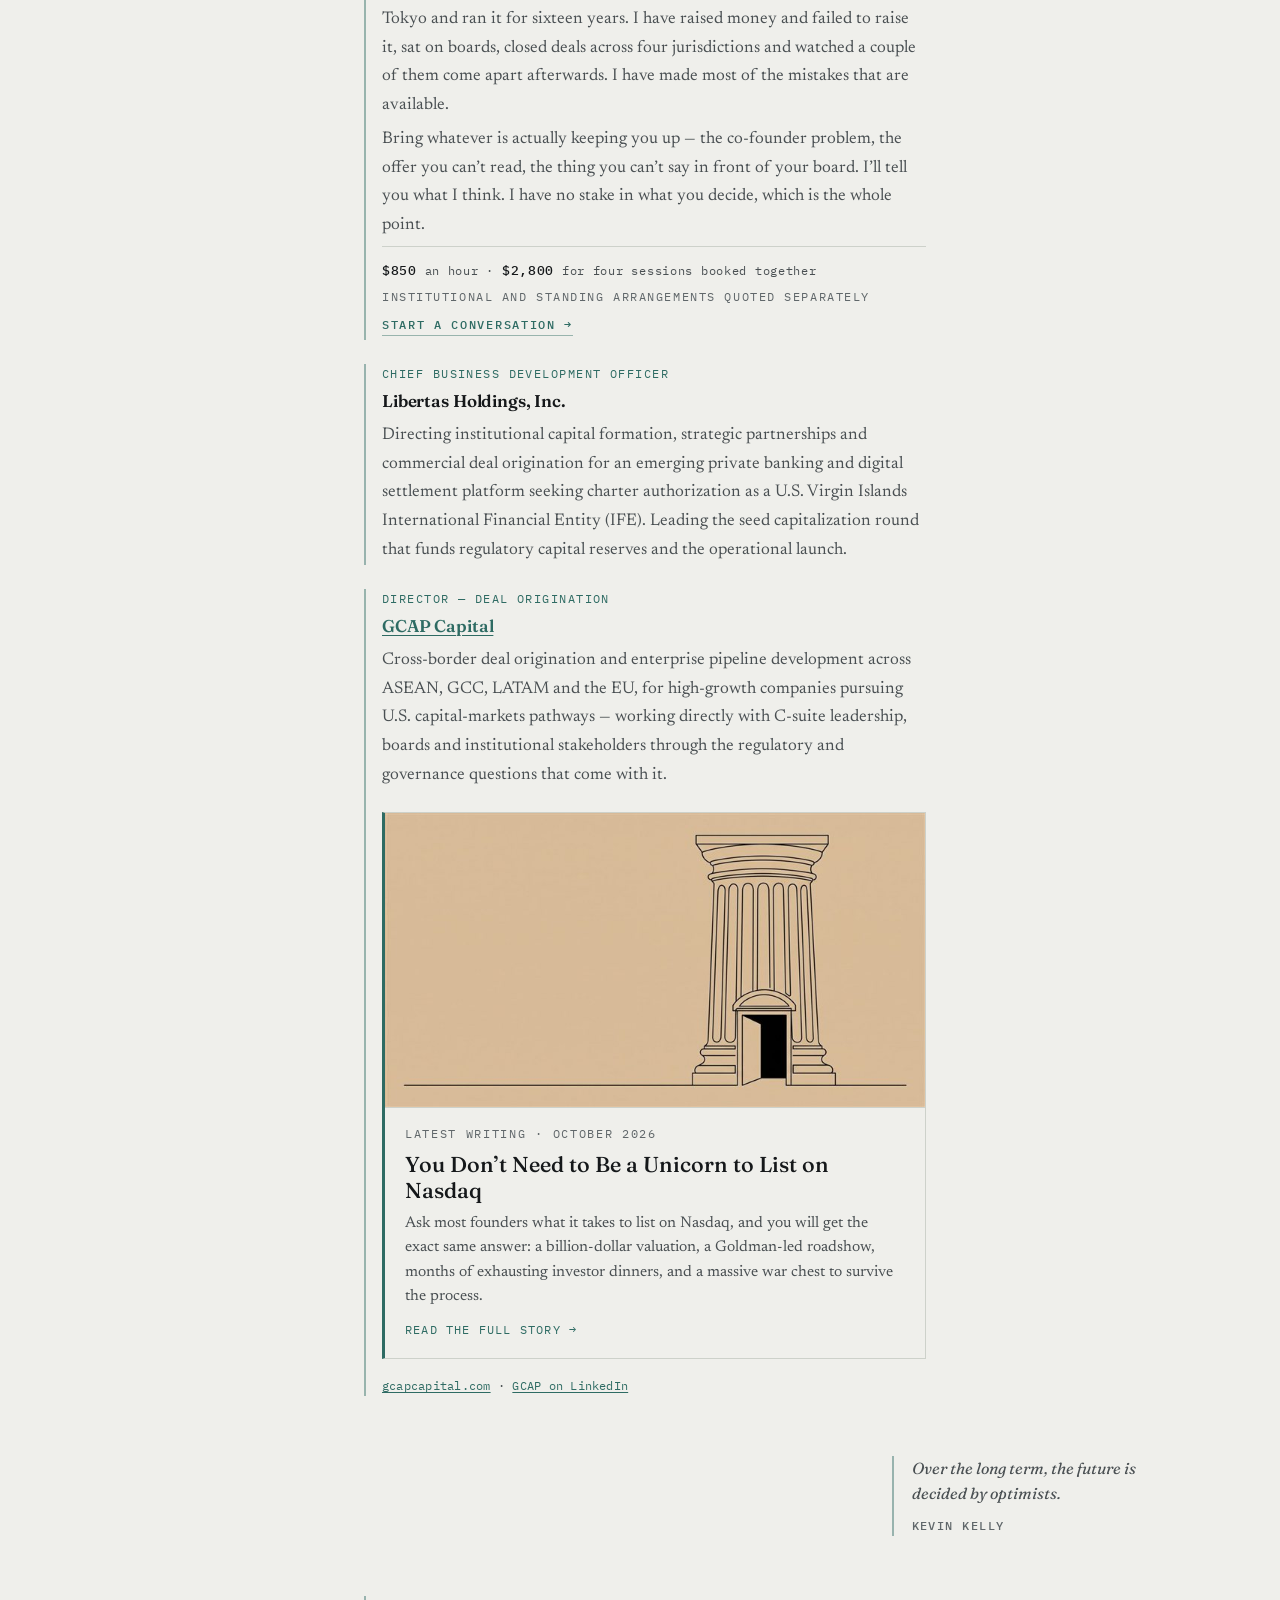
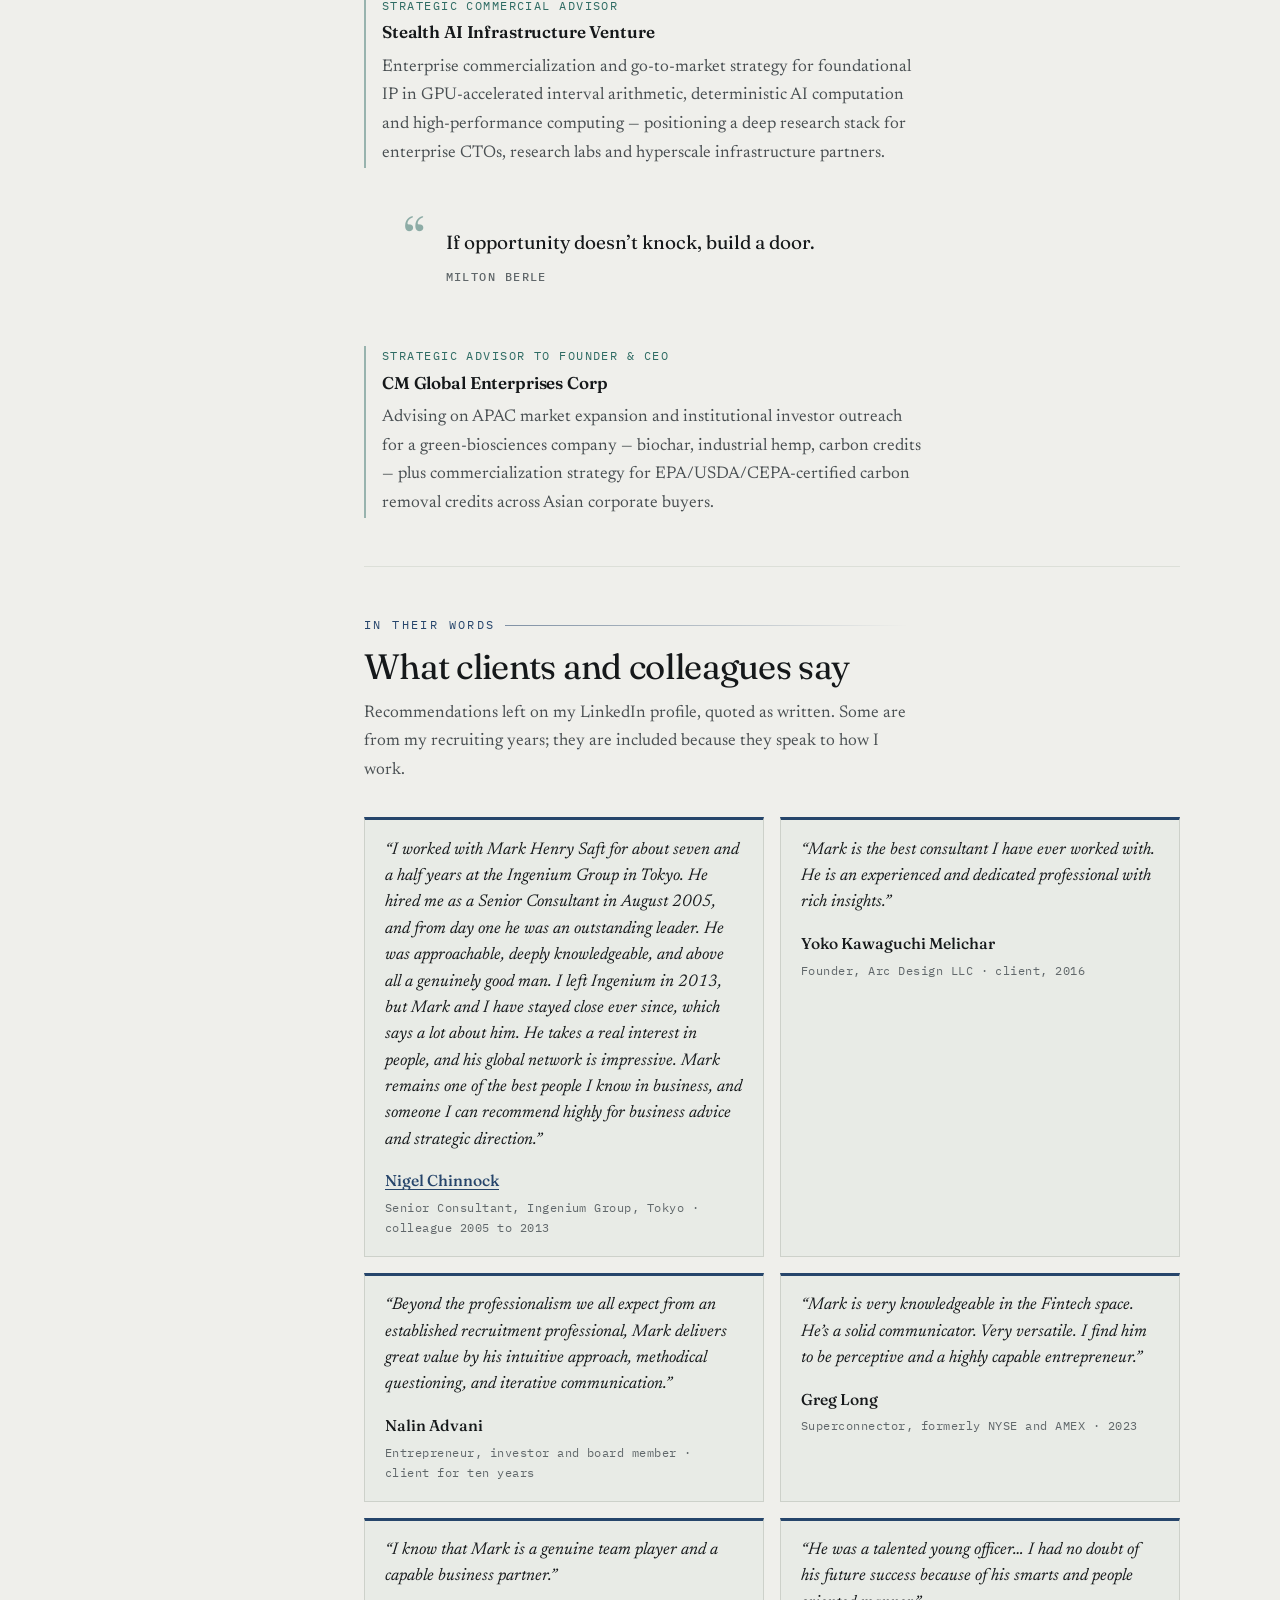
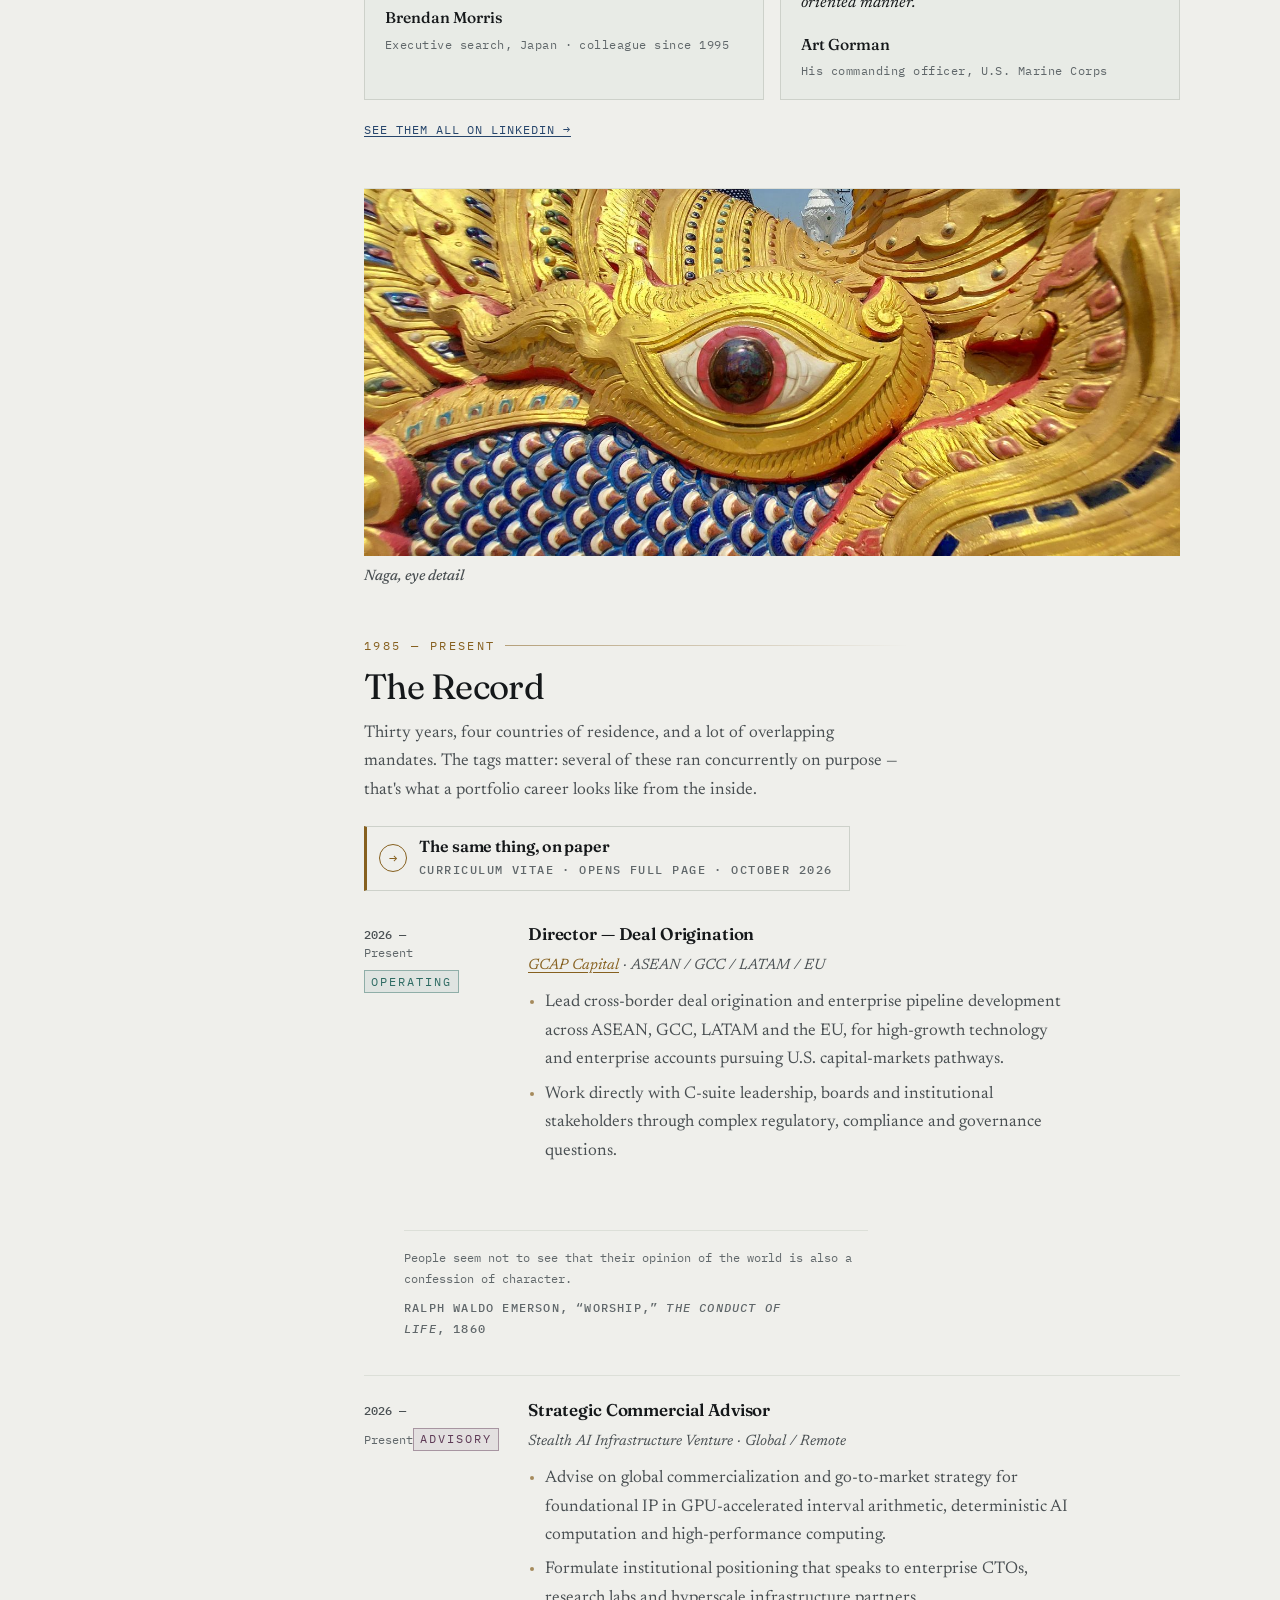
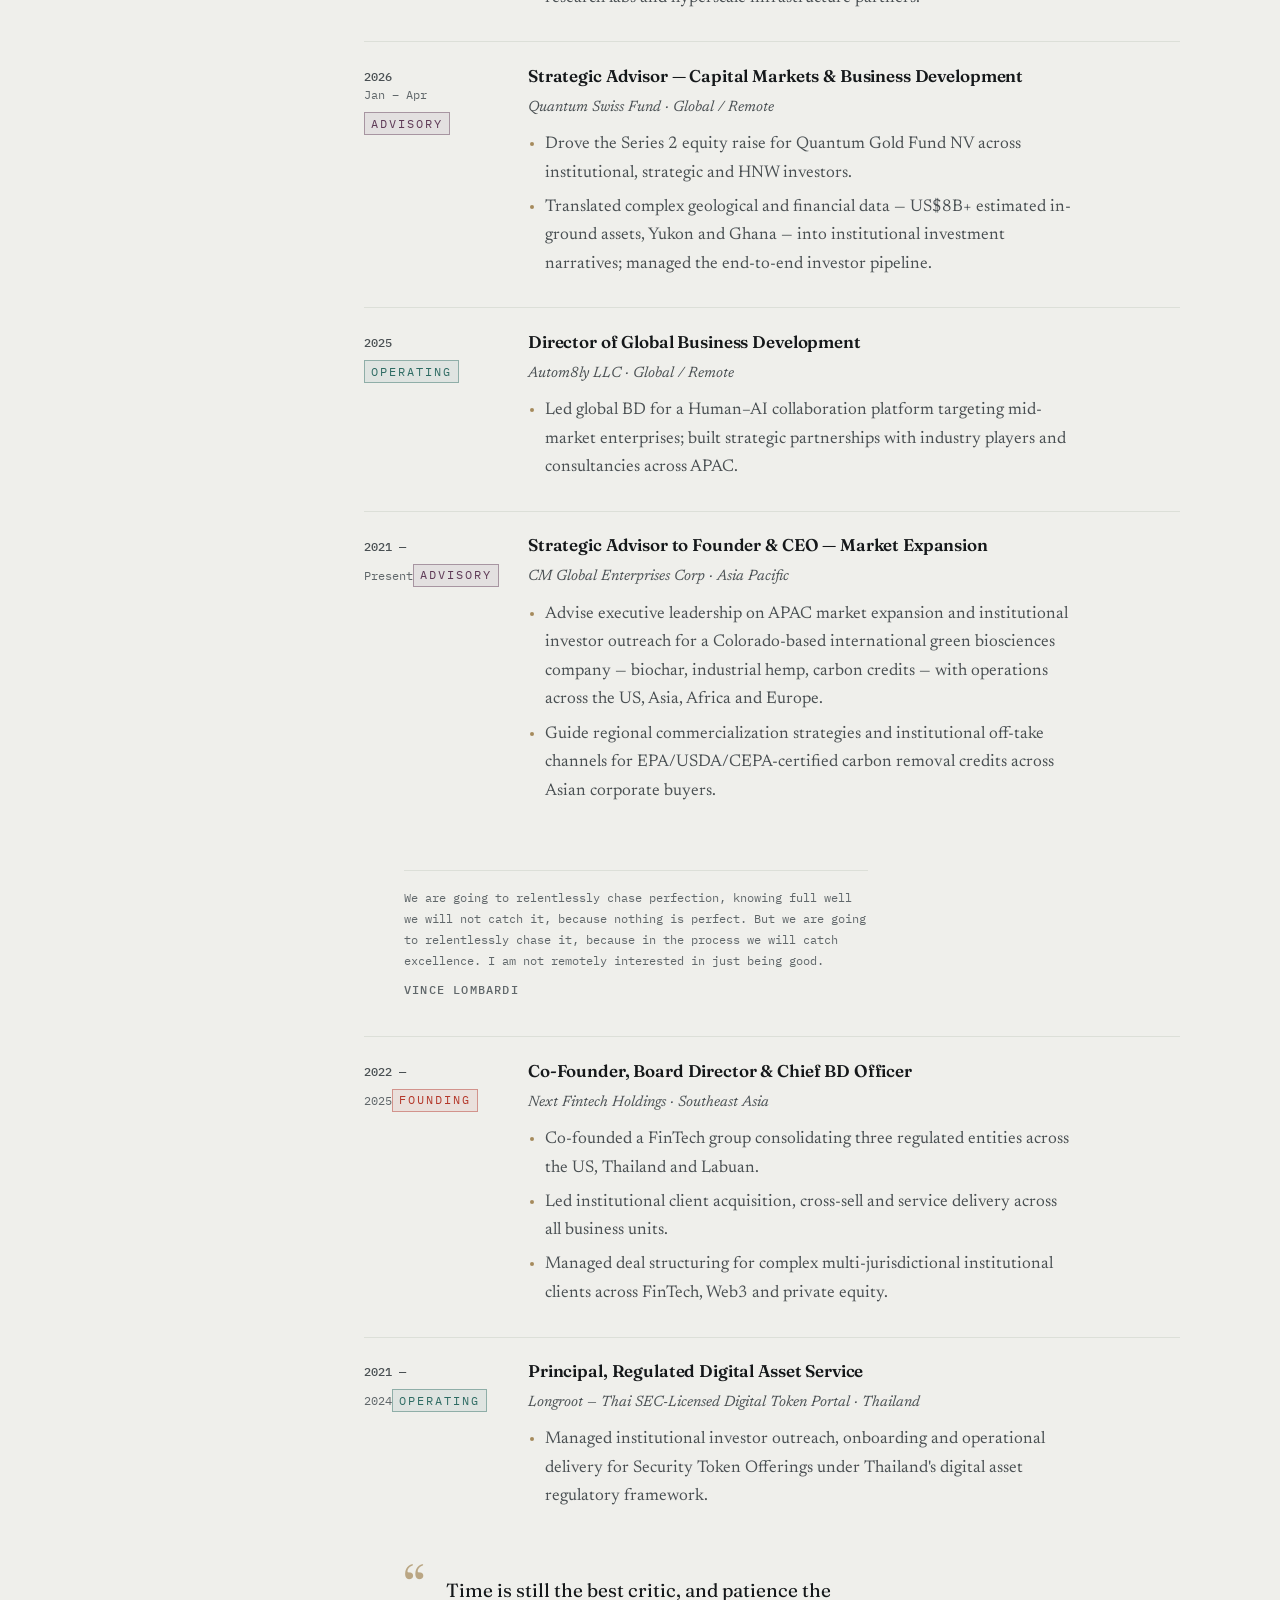
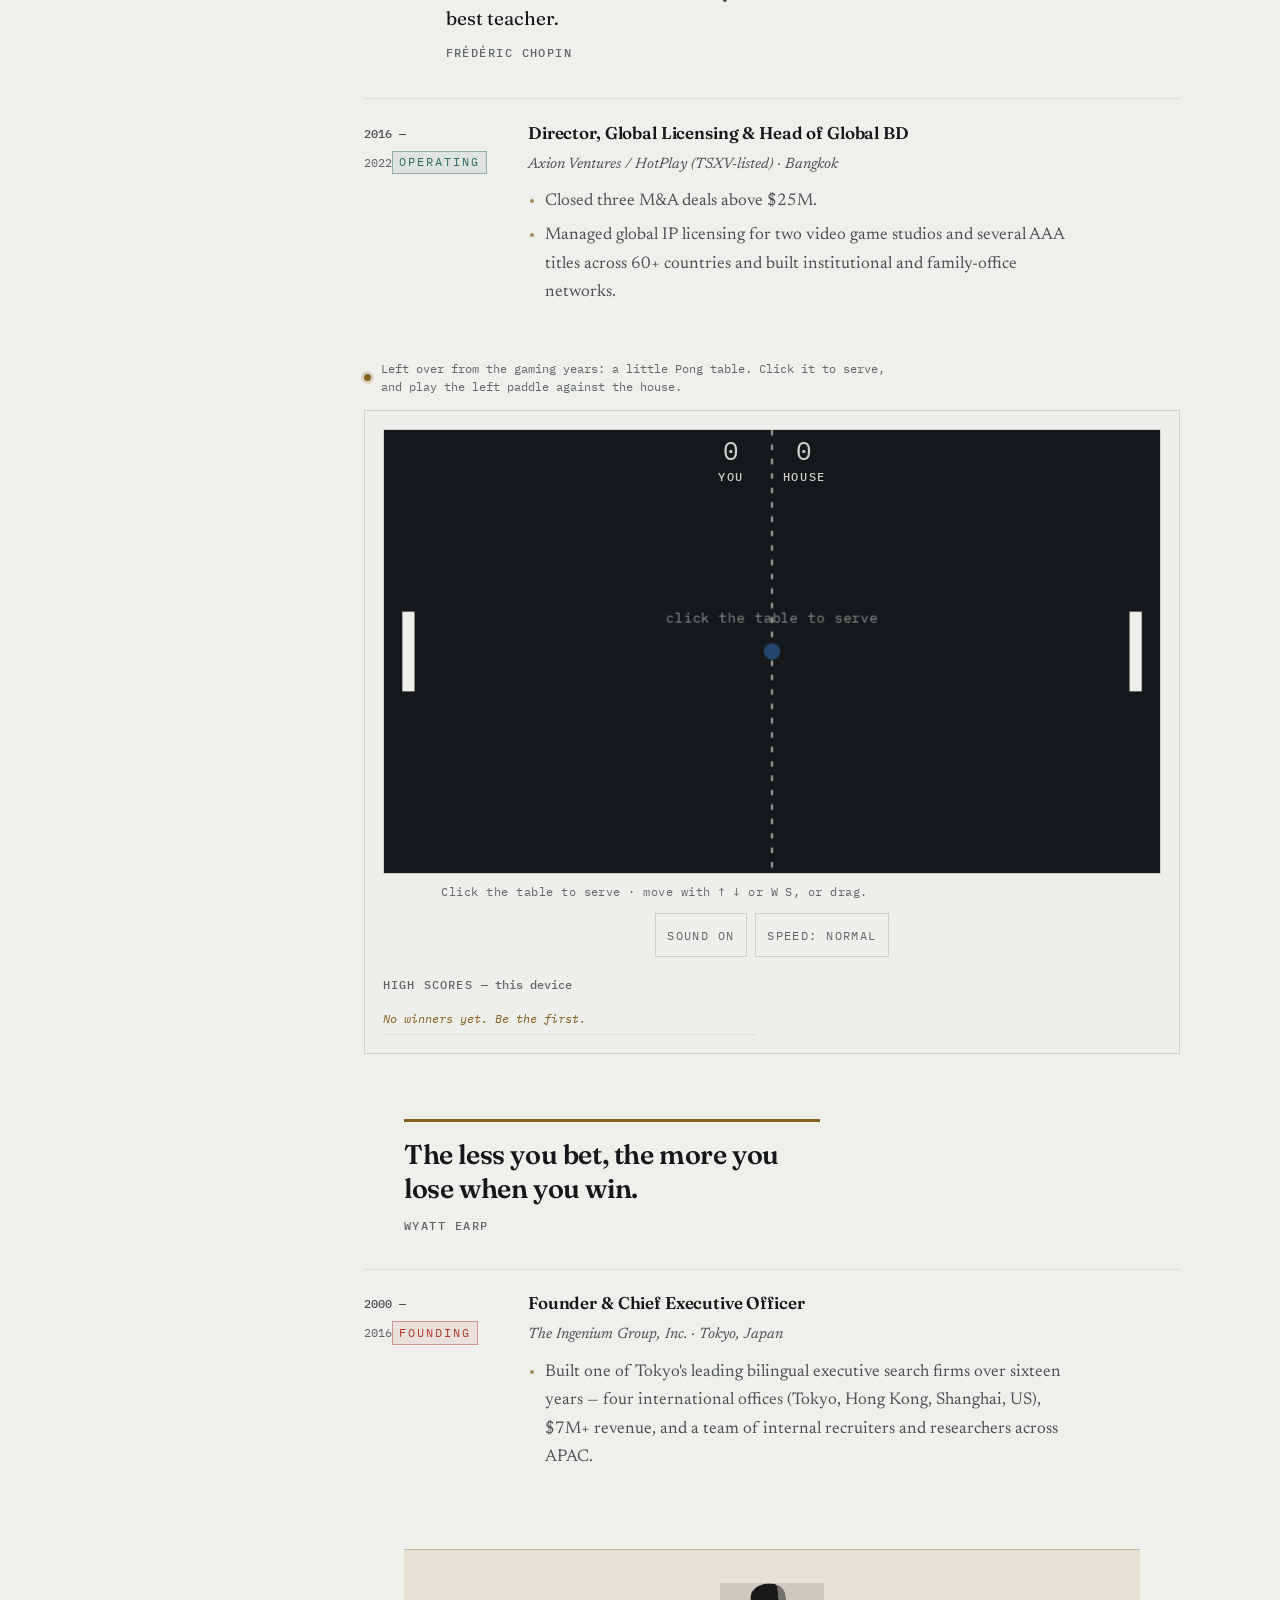
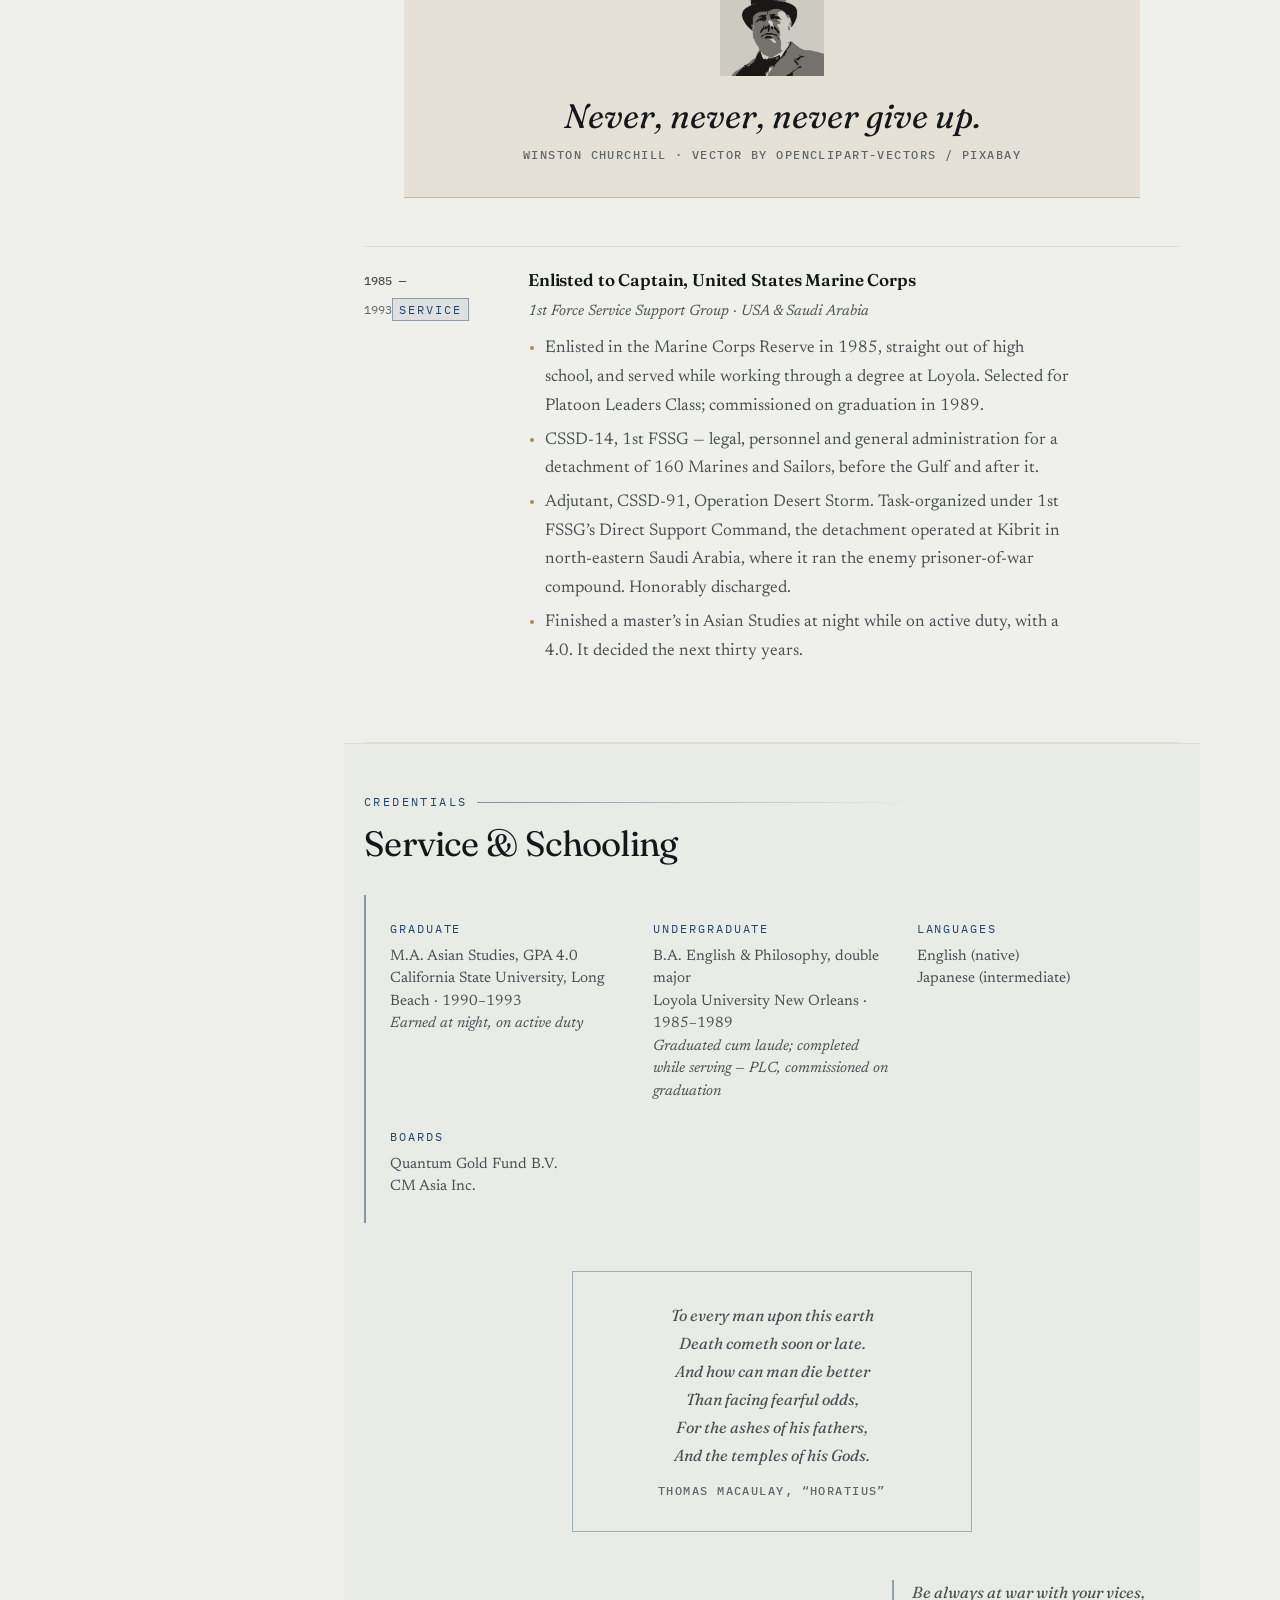
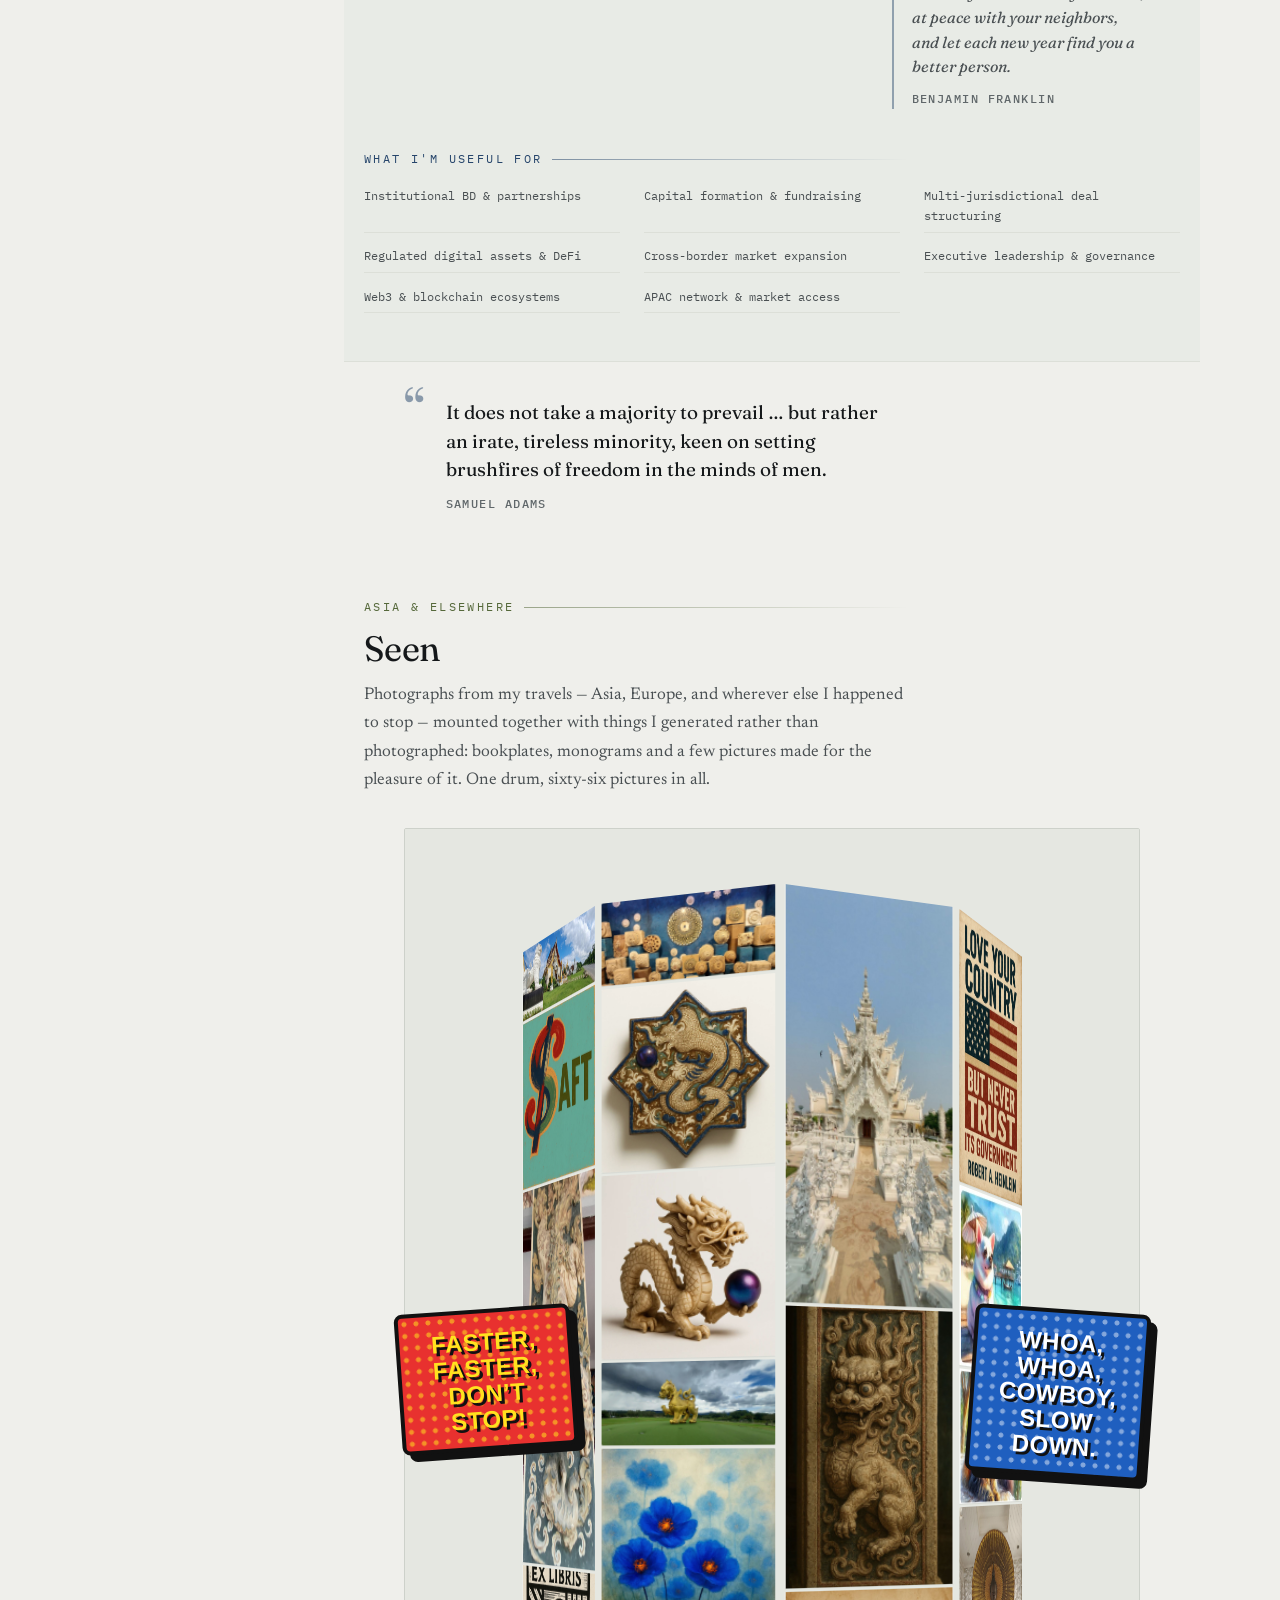
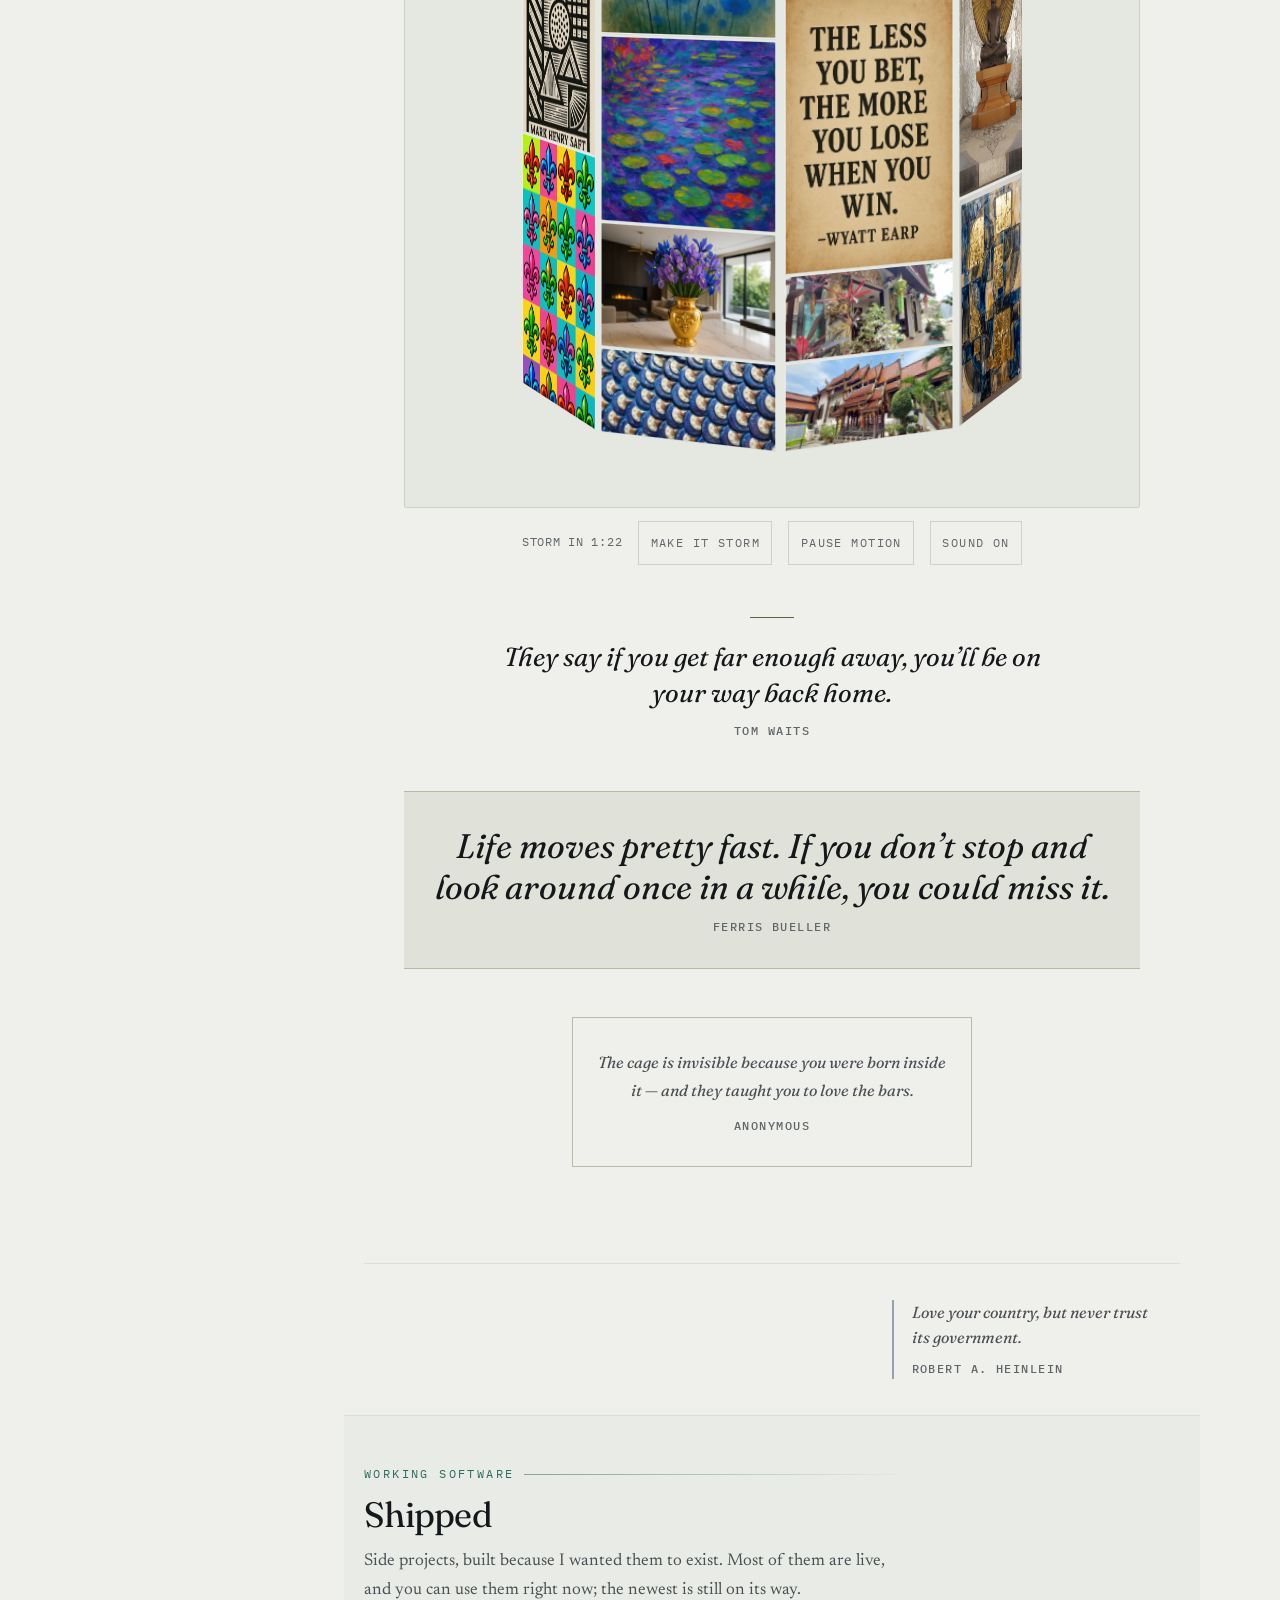
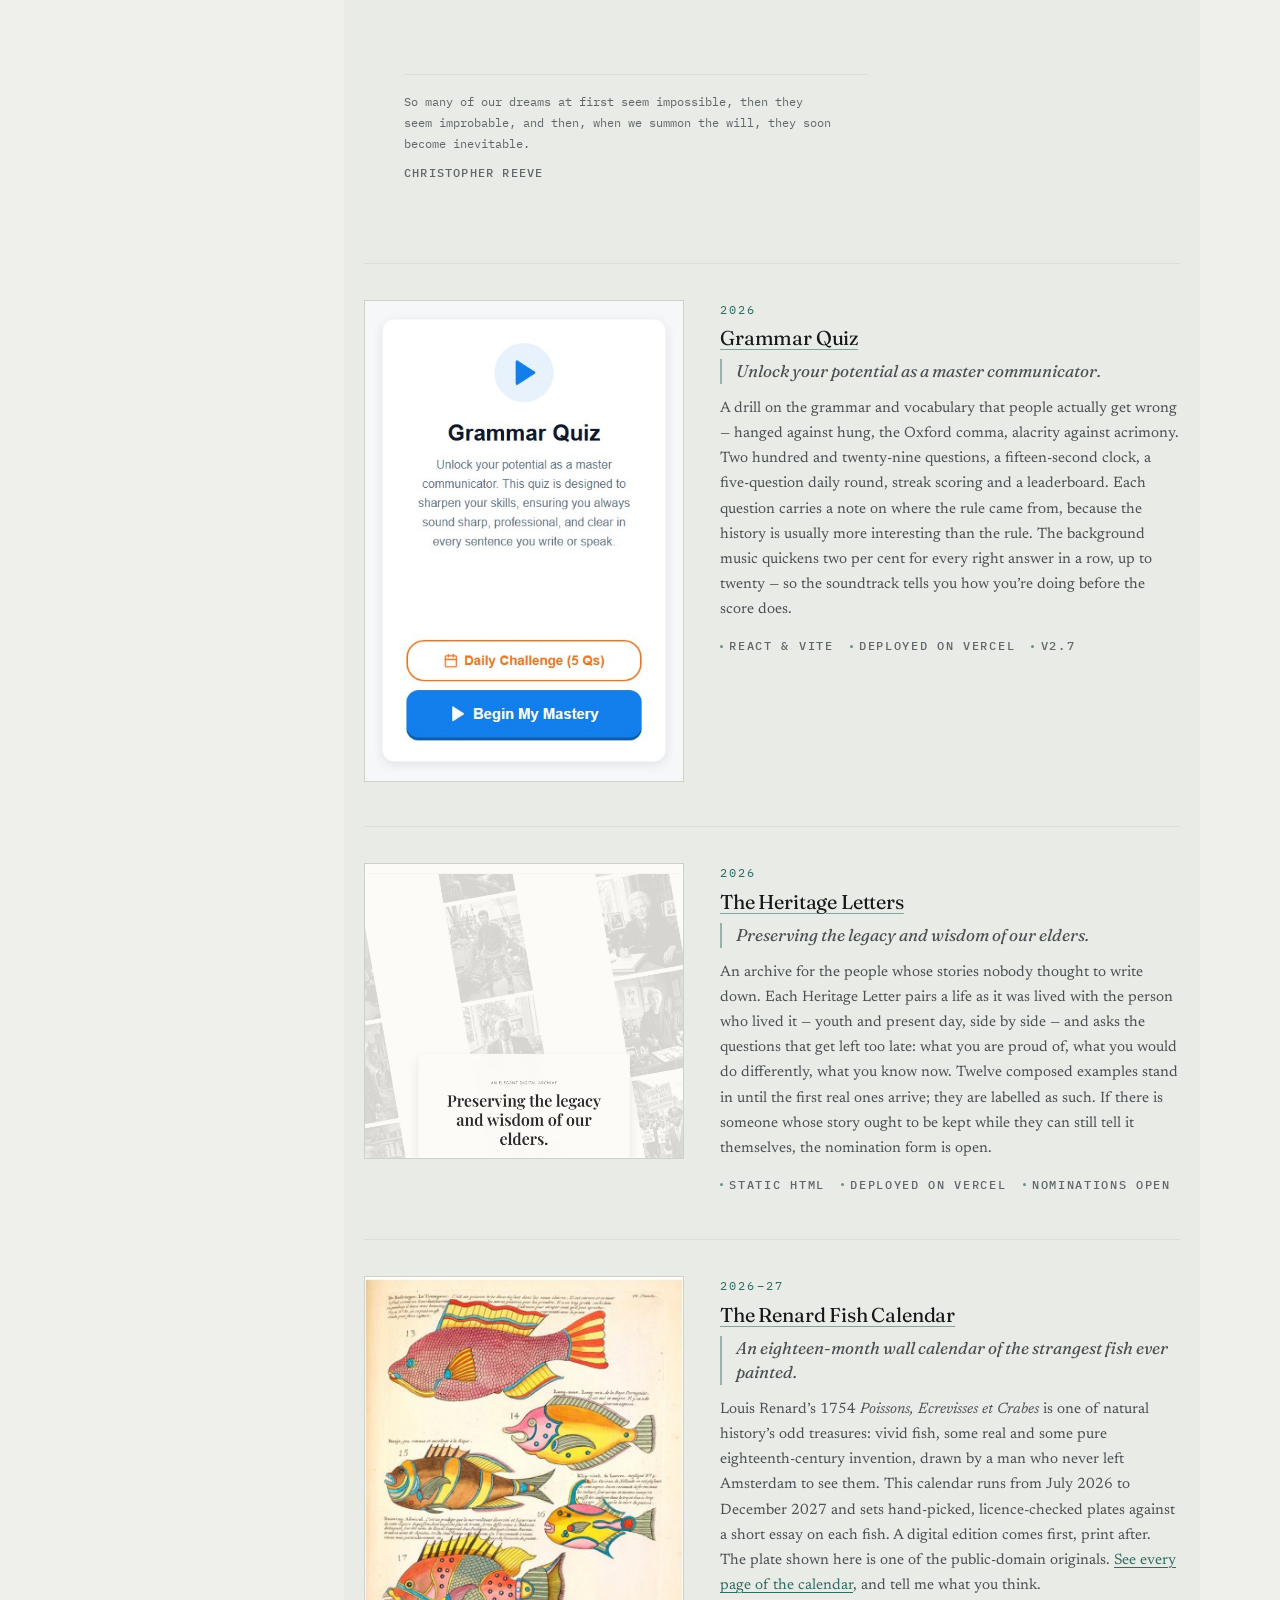
==== commit 73193389: "Libertas role in Now; Merriam-Webster and bird-seeds finds in Made Me Smile Co-Authored-By: Claude H" ====
--- a/index.html
+++ b/index.html
@@ -125,7 +125,7 @@
       <div class="sec-head">
         <p class="kicker">Currently</p>
         <h2>Now</h2>
-        <p class="sec-note">Four things have my attention. Everything else is on the record below.</p>
+        <p class="sec-note">A handful of things have my attention. Everything else is on the record below.</p>
       </div>
       <div class="now">
         <div class="now-item" id="sounding-board">
@@ -145,6 +145,14 @@
           <p class="rate"><b>$850</b> an hour &middot; <b>$2,800</b> for four sessions booked together
           <span>Institutional and standing arrangements quoted separately</span></p>
           <p class="now-cta"><a href="#enquire">Start a conversation &rarr;</a></p>
+        </div>
+        <div class="now-item">
+          <span class="role">Chief Business Development Officer</span>
+          <h3>Libertas Holdings, Inc.</h3>
+          <p>Directing institutional capital formation, strategic partnerships and commercial deal origination
+          for an emerging private banking and digital settlement platform seeking charter authorization as a
+          U.S. Virgin Islands International Financial Entity (IFE). Leading the seed capitalization round that
+          funds regulatory capital reserves and the operational launch.</p>
         </div>
         <div class="now-item">
           <span class="role">Director &mdash; Deal Origination</span>
@@ -910,6 +918,18 @@
             <img loading="lazy" decoding="async" width="534" height="709" src="images/find-rick-astley-vote.jpg" alt="A campaign-style yard sign reading VOTE FOR RICK ASTLEY, HE WILL NEVER: give you up, let you down, run around, desert you, make you cry, say goodbye, tell a lie, hurt you">
           </a>
           <figcaption><em>Vote for Rick. He will never.</em><span class="src"><a href="https://www.facebook.com/photo?fbid=10163826568964506&amp;set=a.74584544505" target="_blank" rel="noopener">Shared by Rich J Brown &middot; Facebook</a></span></figcaption>
+        </figure>
+        <figure class="find-img find-img--meme">
+          <a href="https://x.com/MerriamWebster/status/2113263387799060807" target="_blank" rel="noopener">
+            <img loading="lazy" decoding="async" width="595" height="130" src="images/find-merriam-webster-spells.jpg" alt="A post on X by Merriam-Webster, reading: Technically, a dictionary is a book of spells.">
+          </a>
+          <figcaption><em>Technically, a dictionary is a book of spells.</em><span class="src"><a href="https://x.com/MerriamWebster/status/2113263387799060807" target="_blank" rel="noopener">Merriam-Webster &middot; X</a></span></figcaption>
+        </figure>
+        <figure class="find-img find-img--meme">
+          <a href="https://x.com/Rainmaker1973/status/2115216974519439485" target="_blank" rel="noopener">
+            <img loading="lazy" decoding="async" width="579" height="612" src="images/find-bird-seeds-tantrum.jpg" alt="A post on X by Massimo, reading: When you realize your sibling got more seeds. Below, a video still of a yellow budgie throwing a tantrum beside an empty seed bowl.">
+          </a>
+          <figcaption><em>Birds are hilarious. Fair portions are a human invention.</em><span class="src"><a href="https://x.com/Rainmaker1973/status/2115216974519439485" target="_blank" rel="noopener">Massimo (@Rainmaker1973) &middot; X</a></span></figcaption>
         </figure>
       </div>
       <blockquote class="marg marg--portrait">
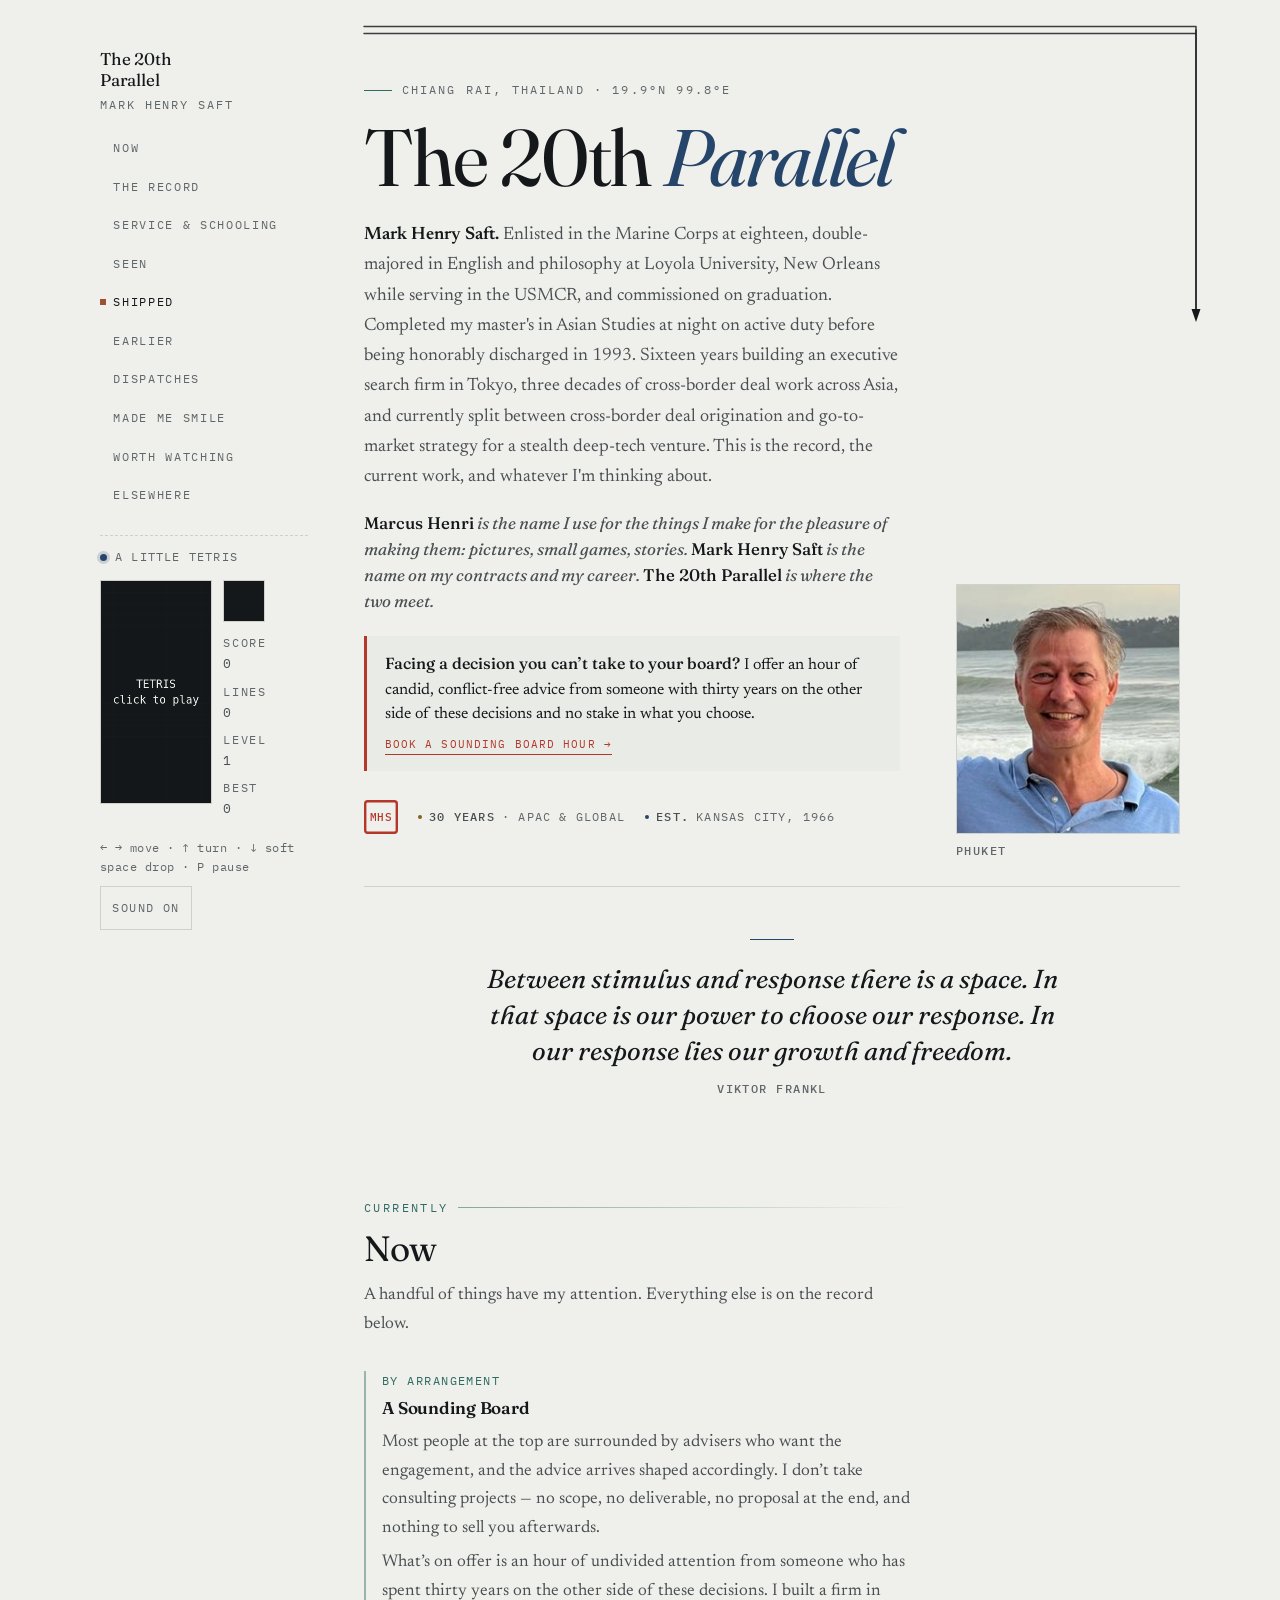
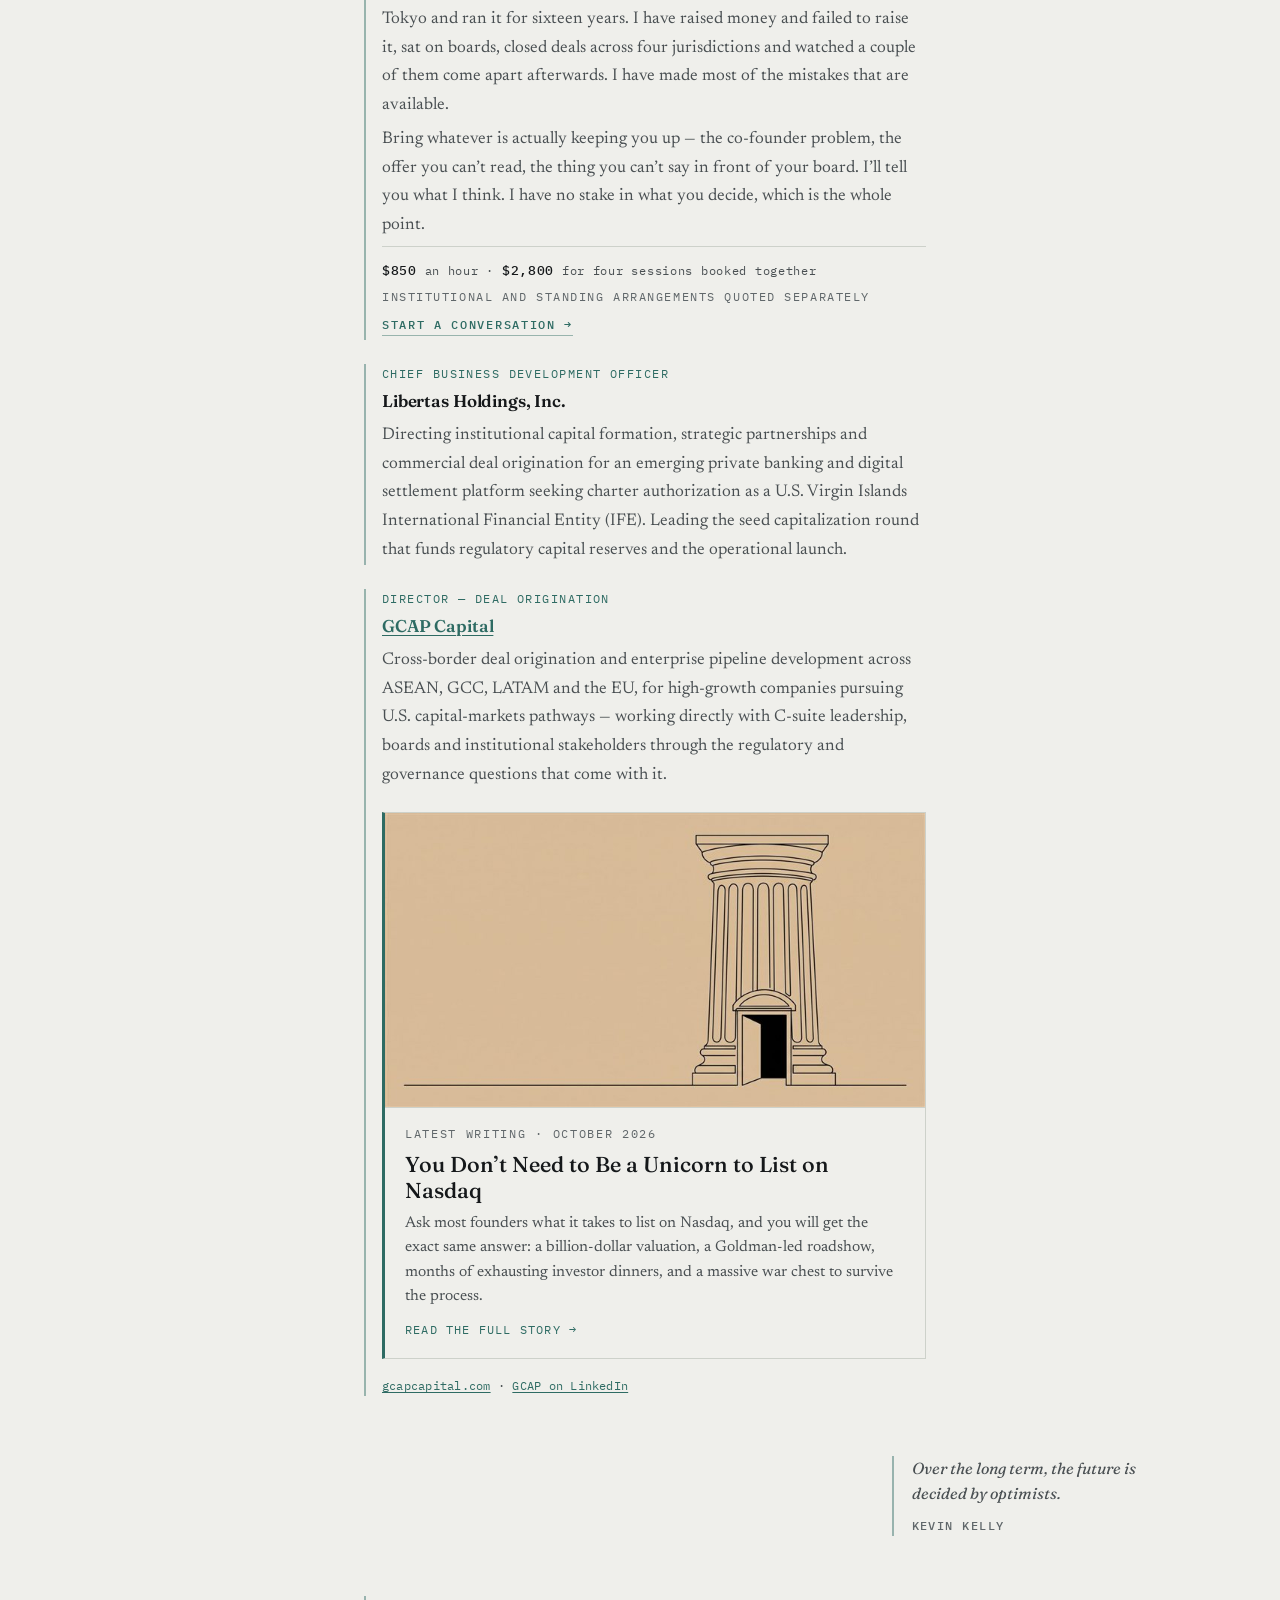
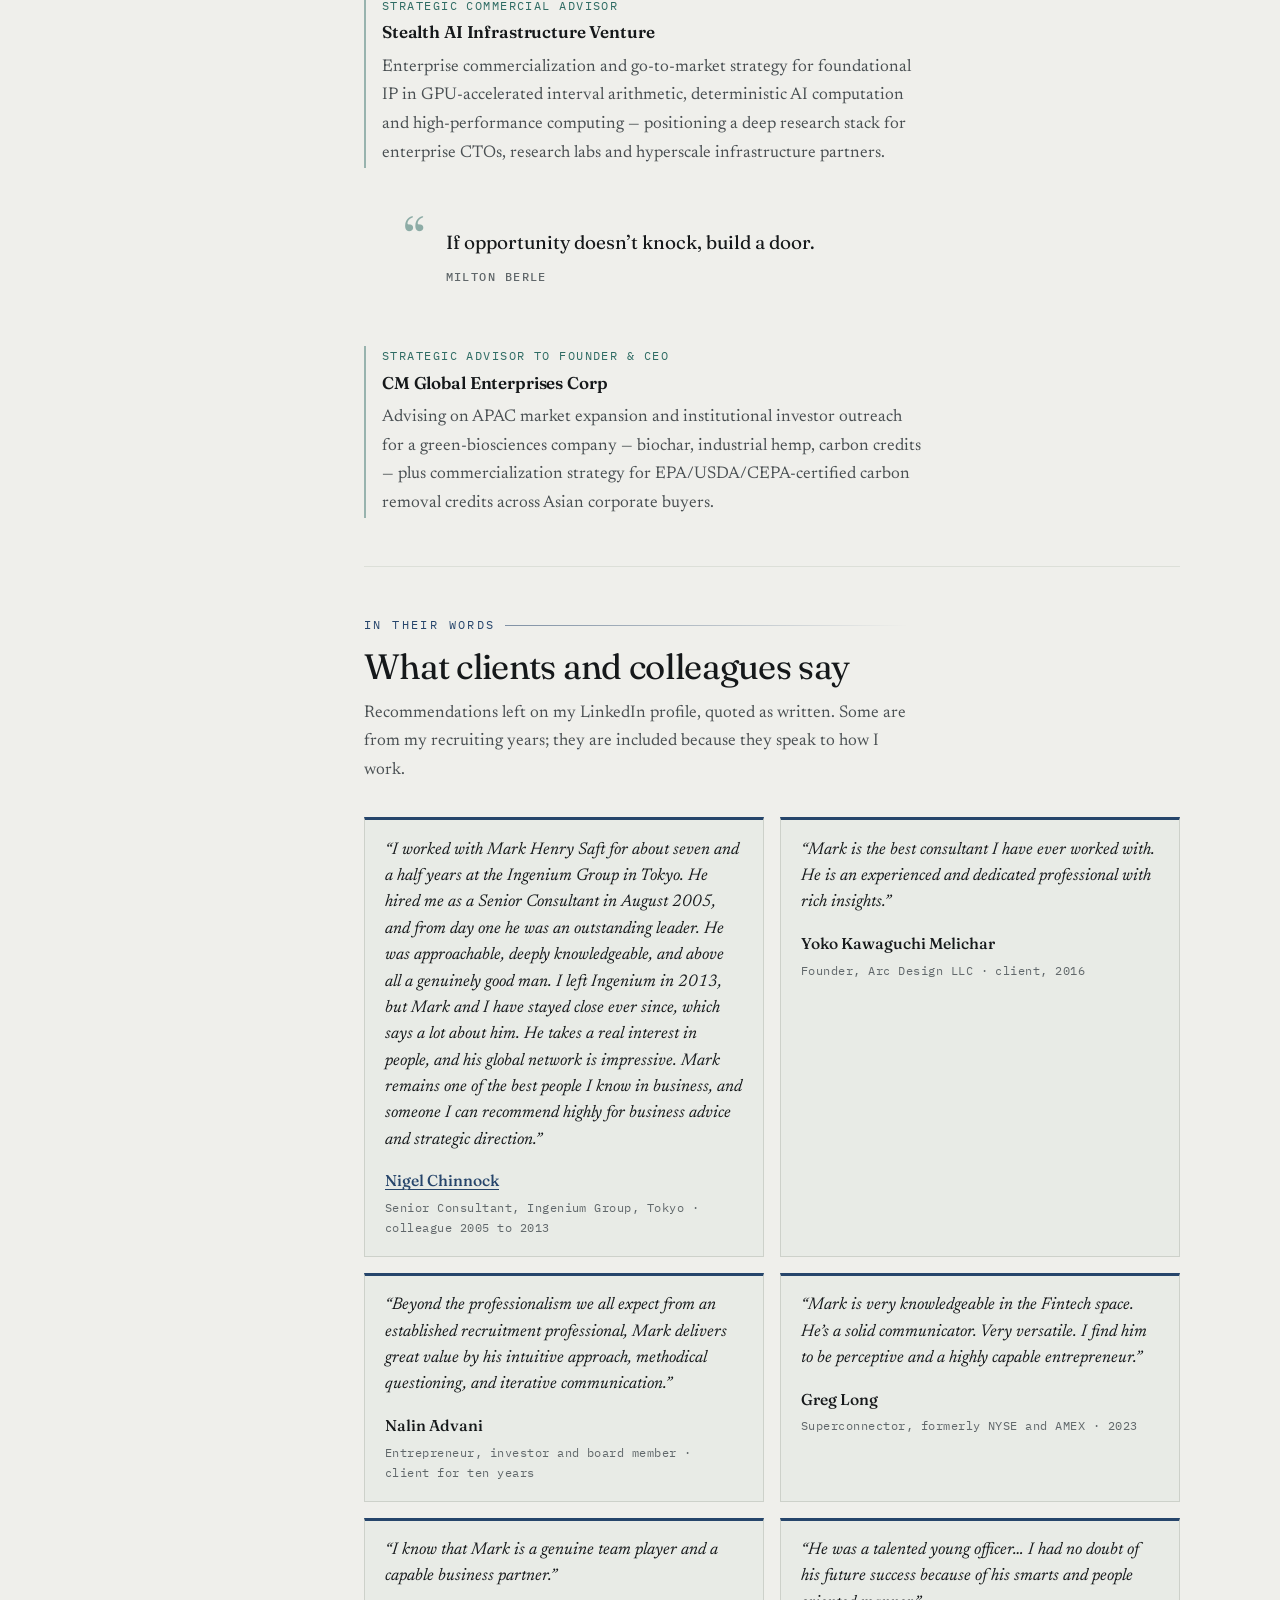
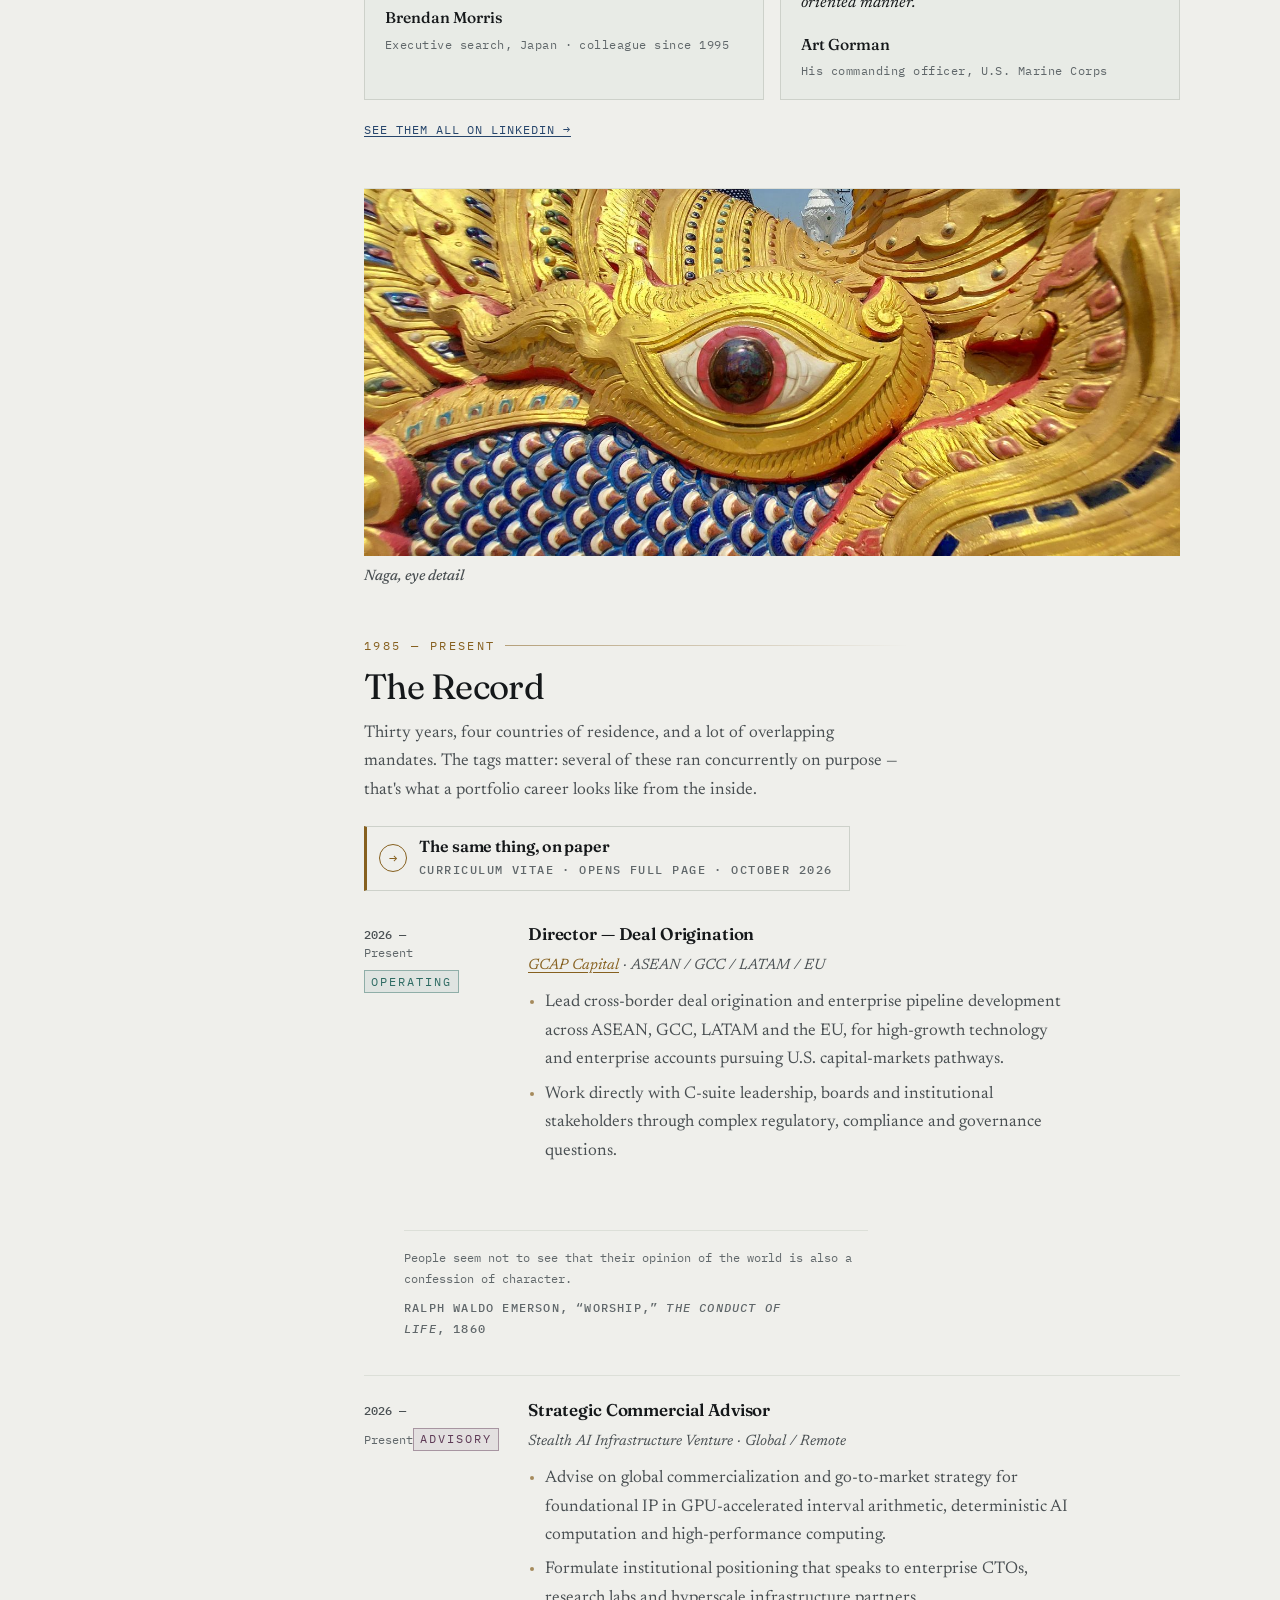
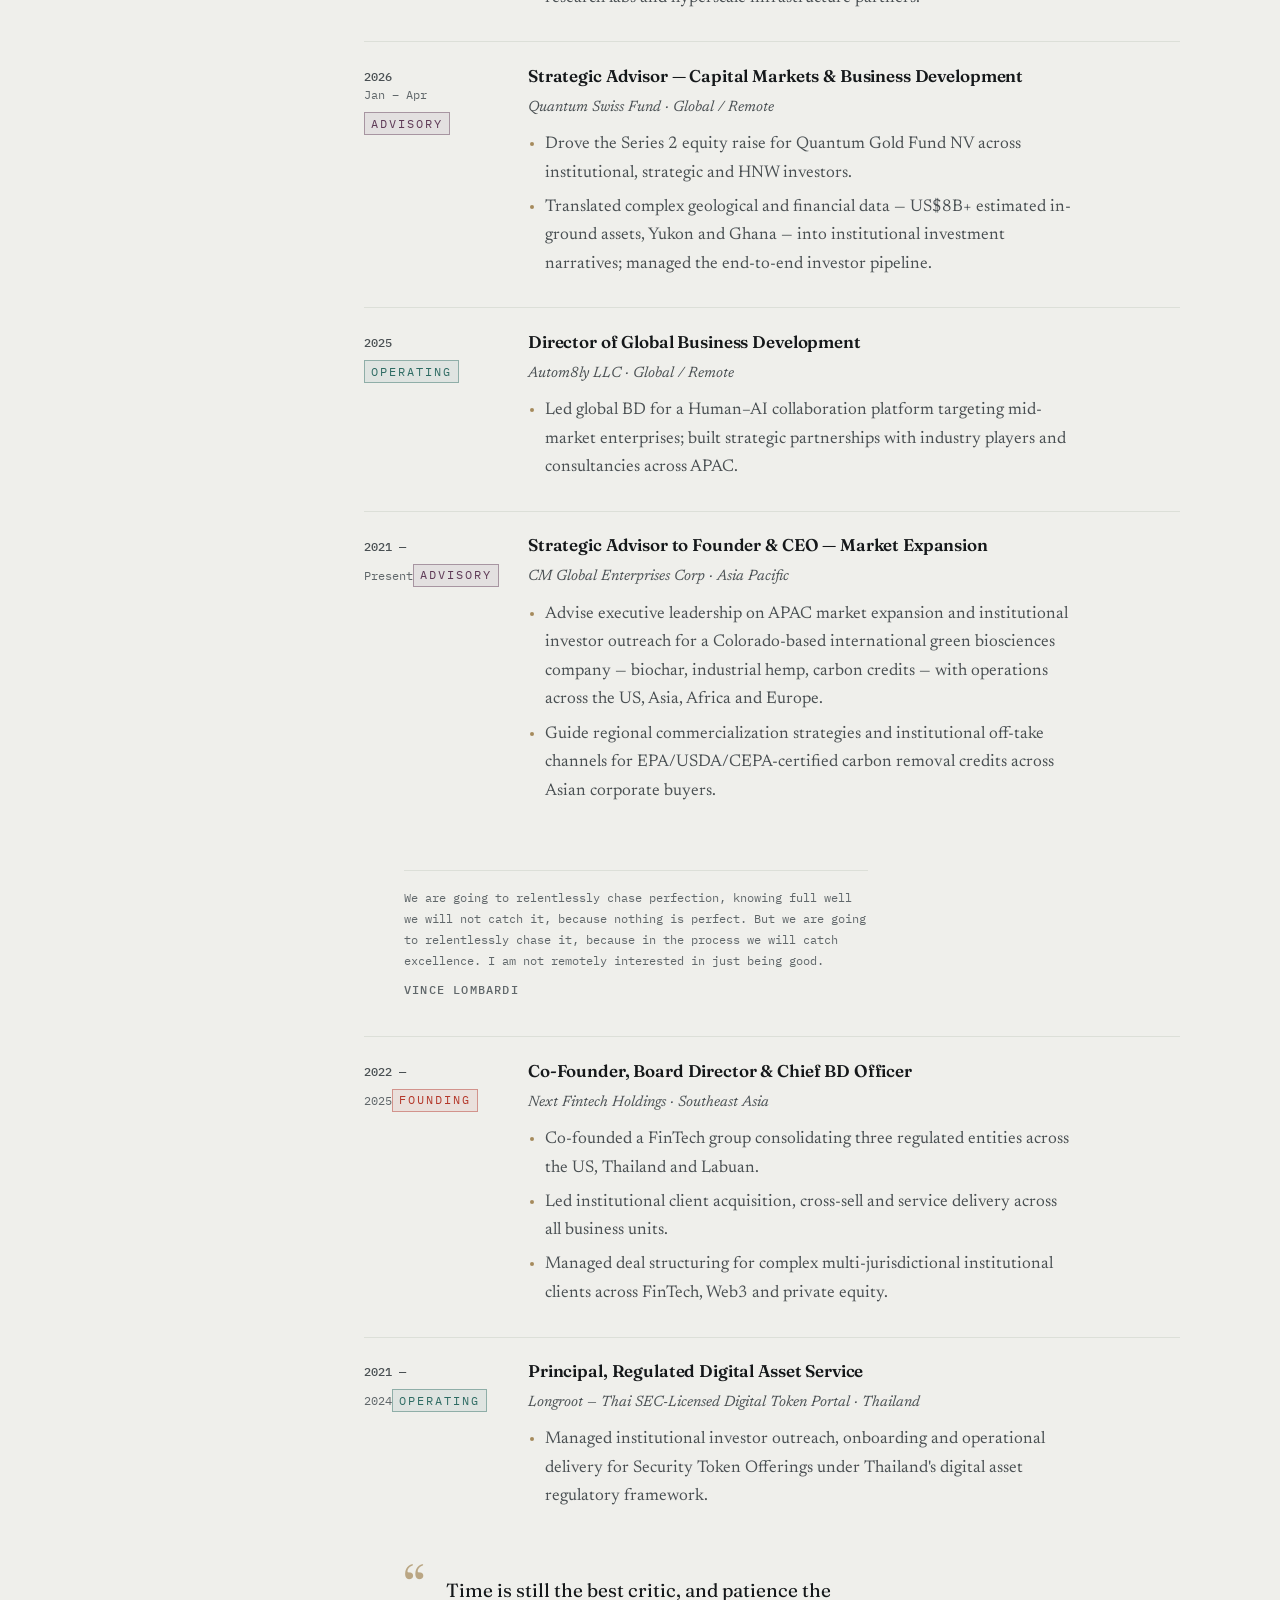
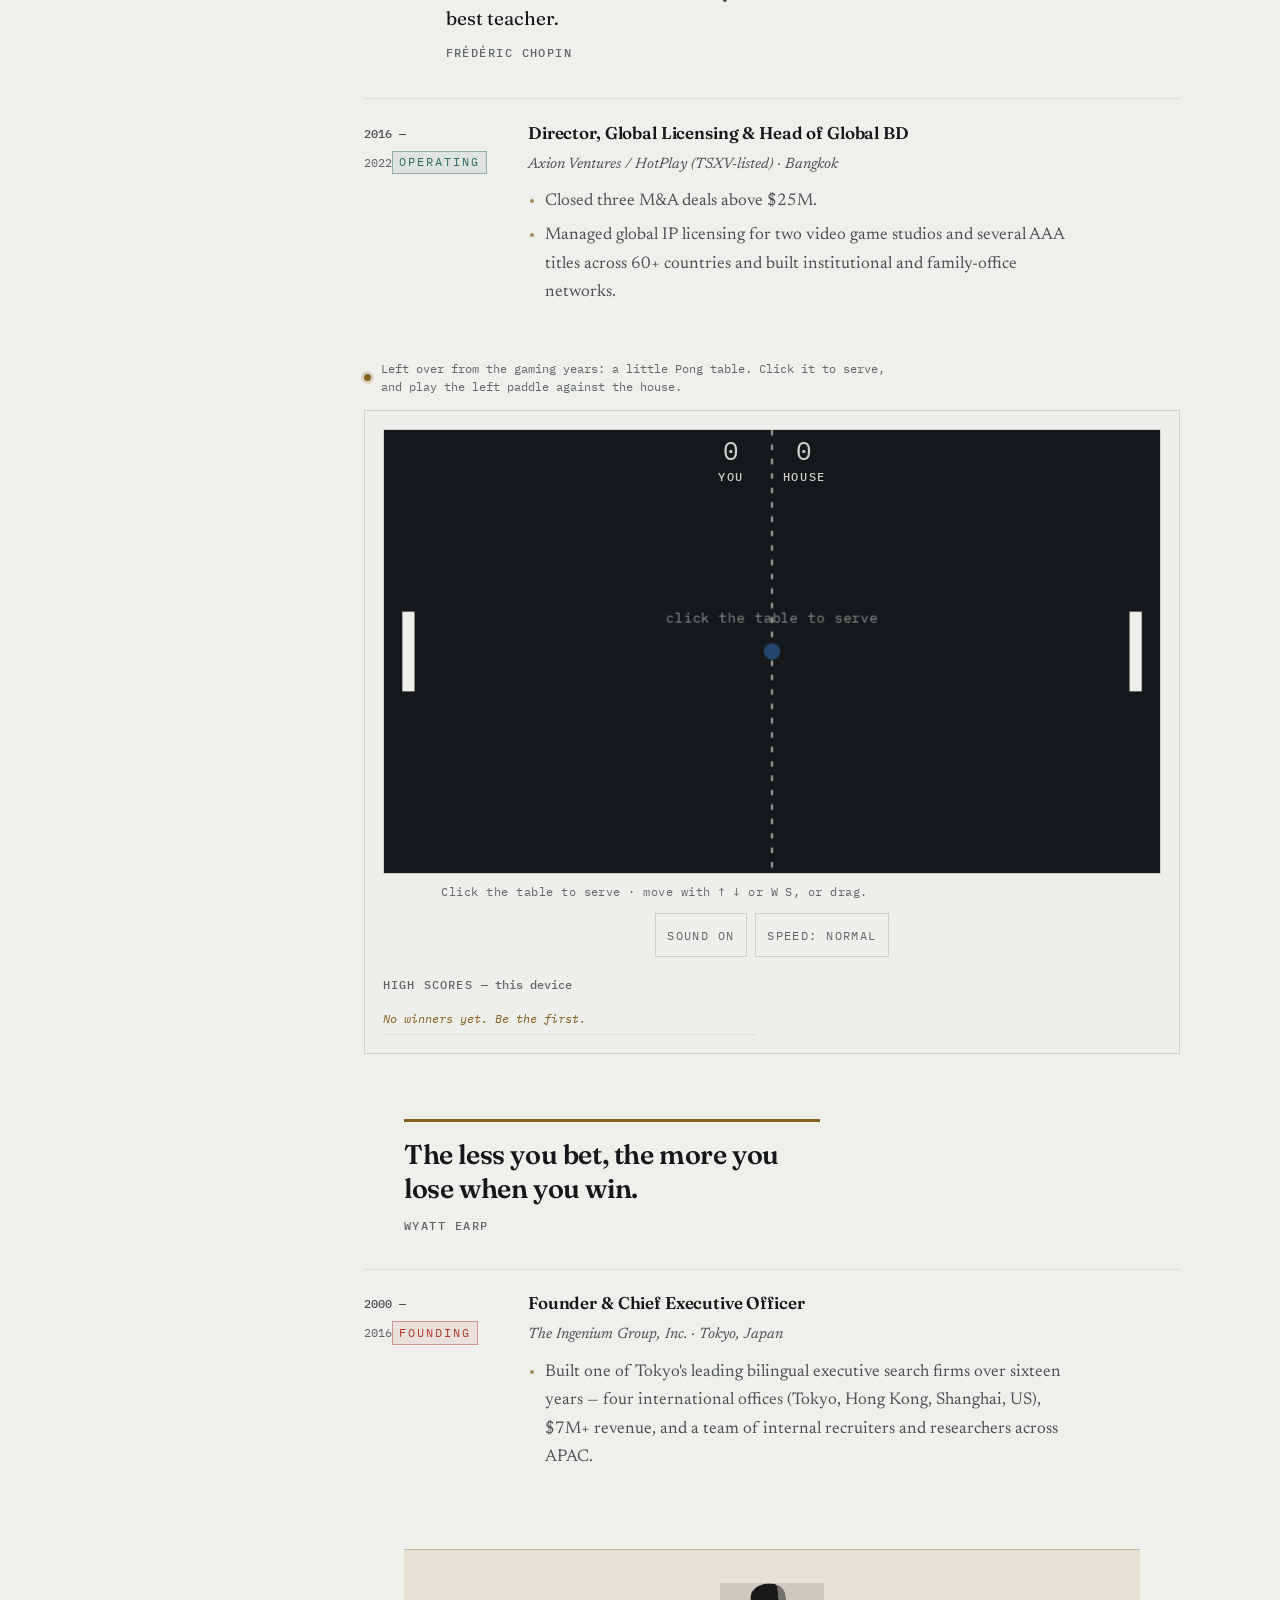
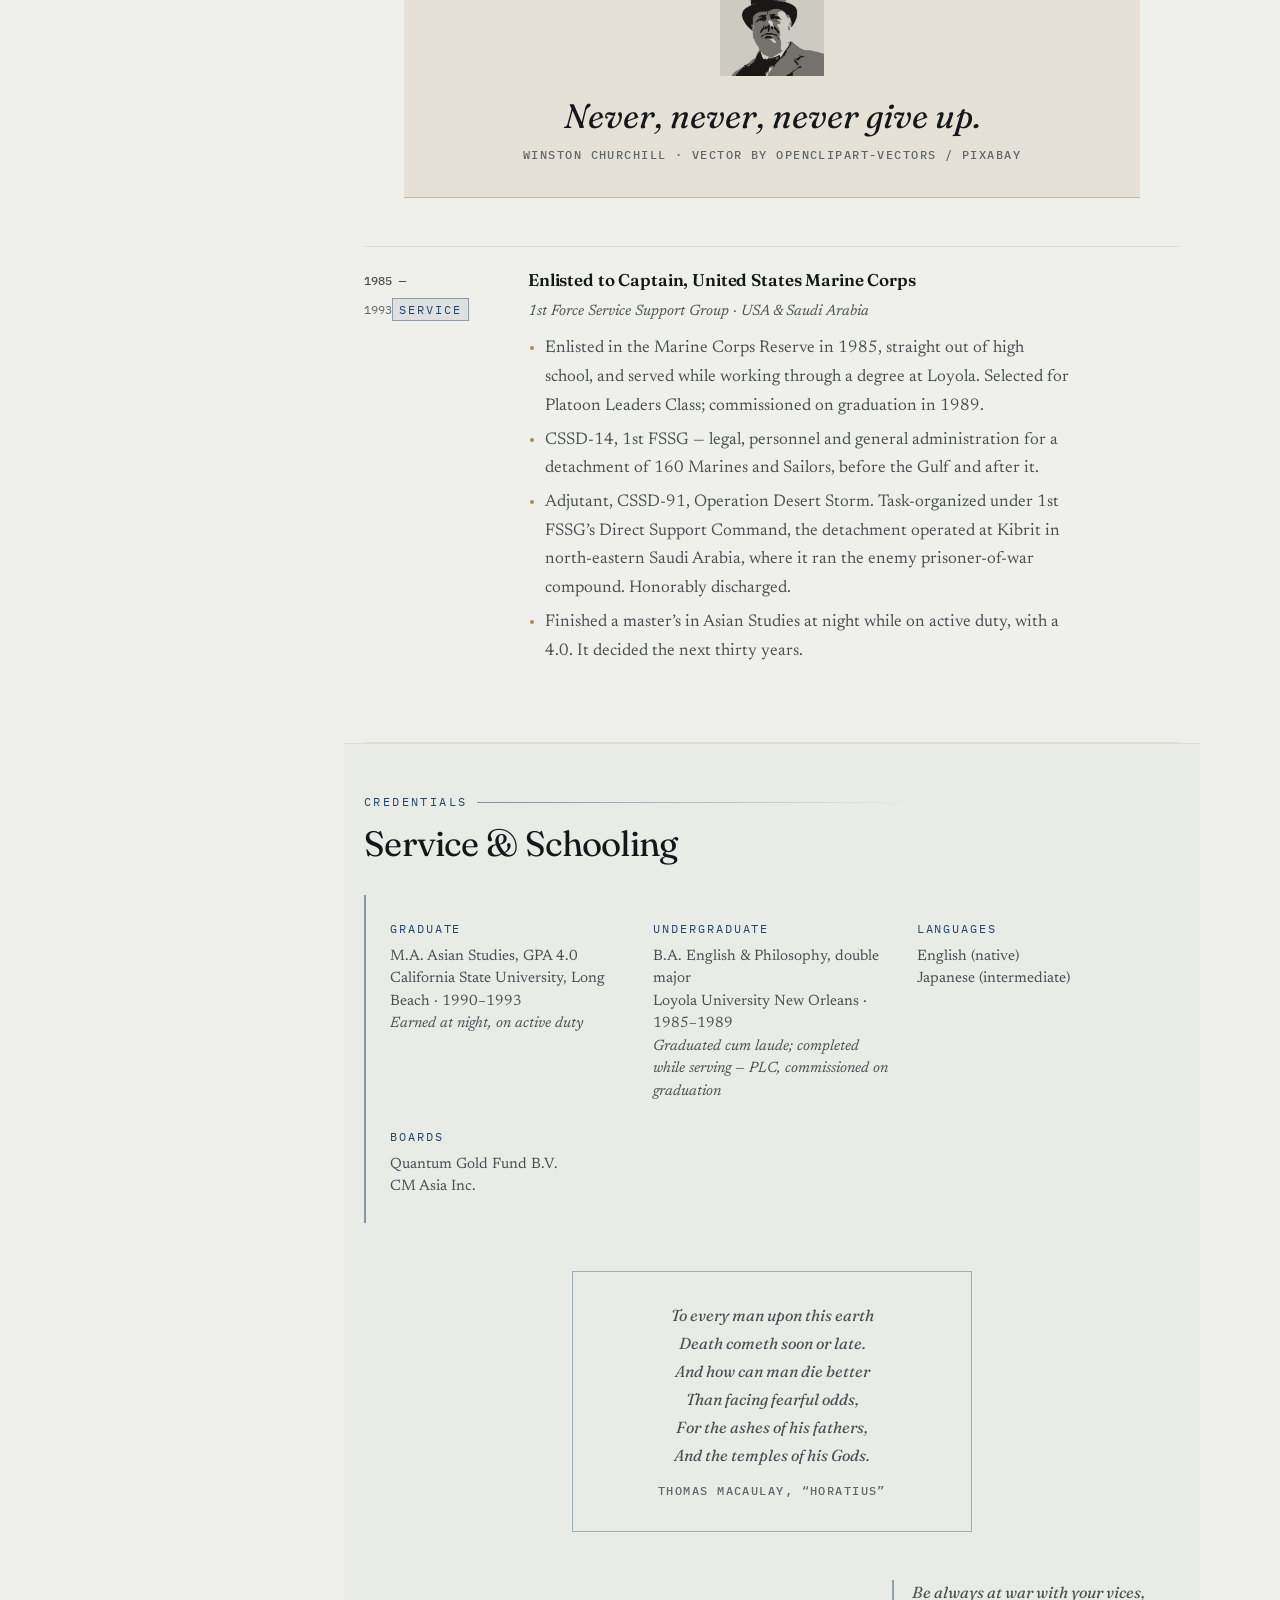
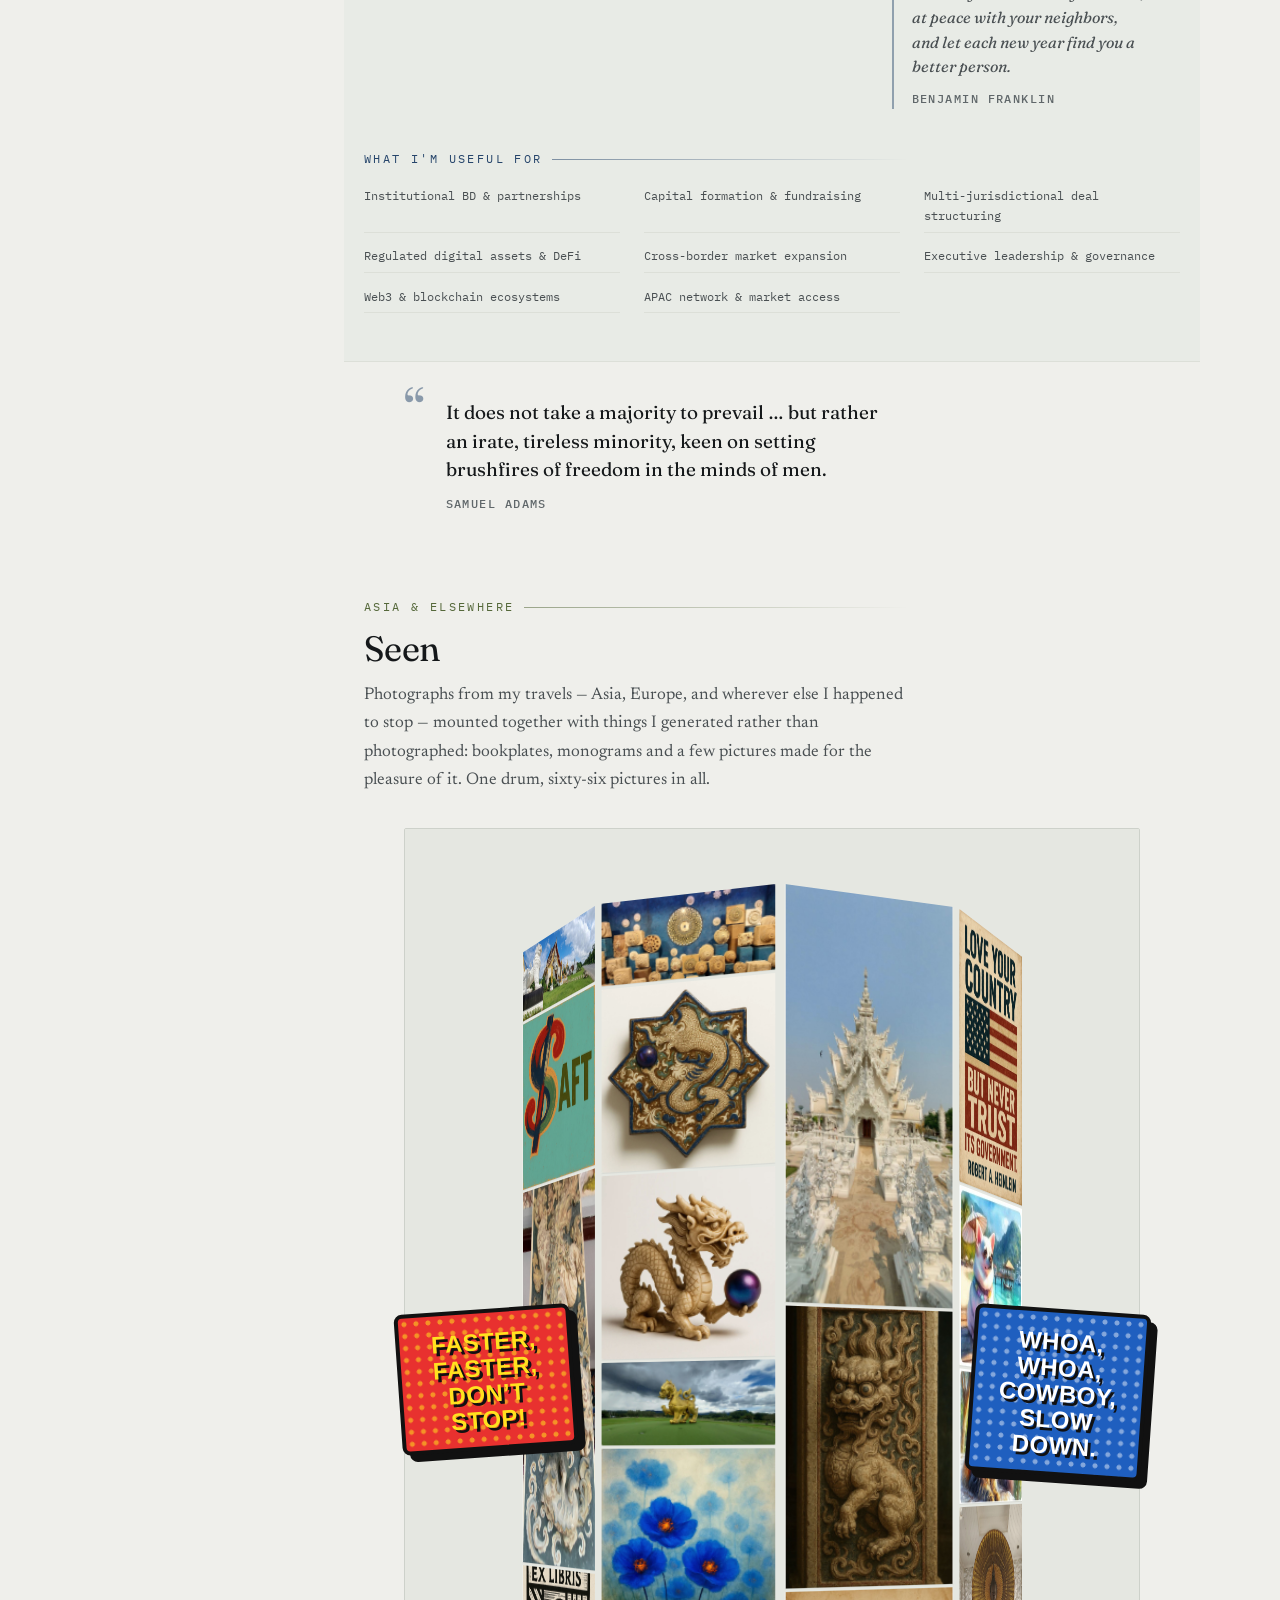
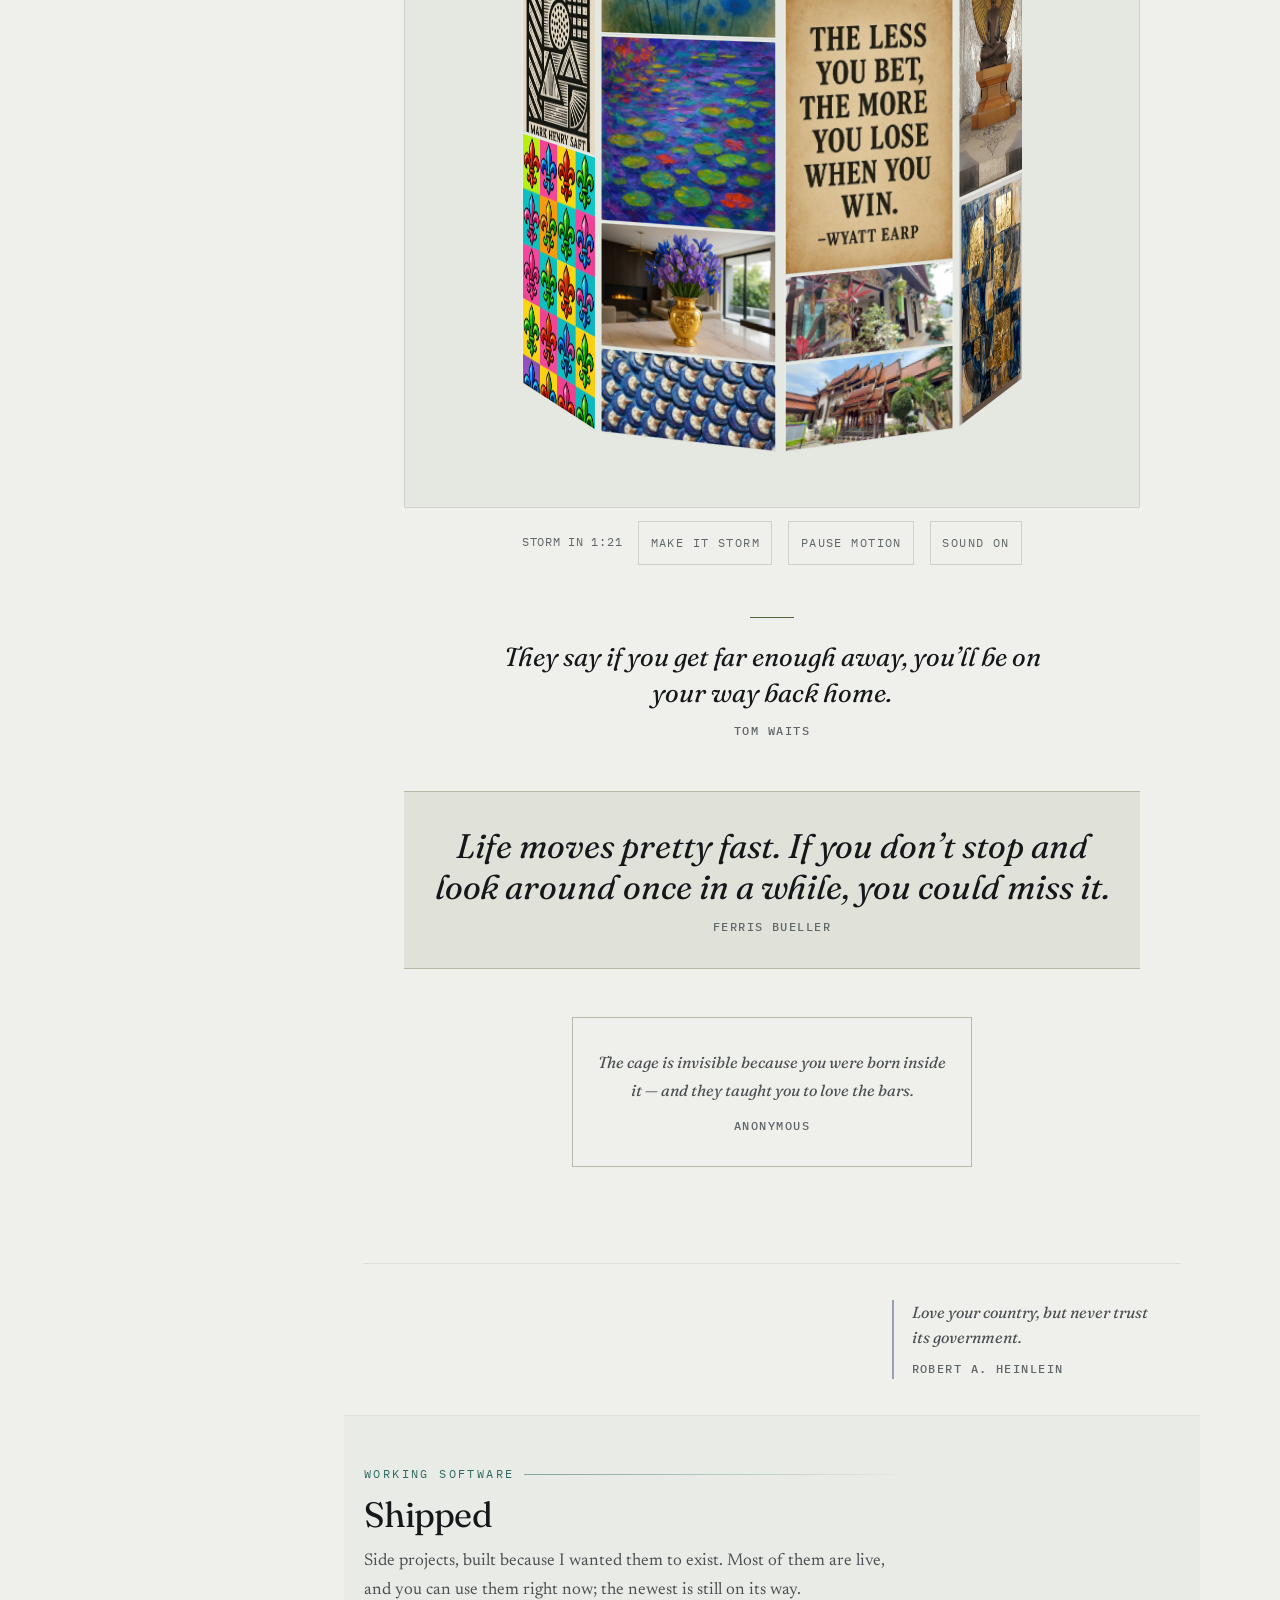
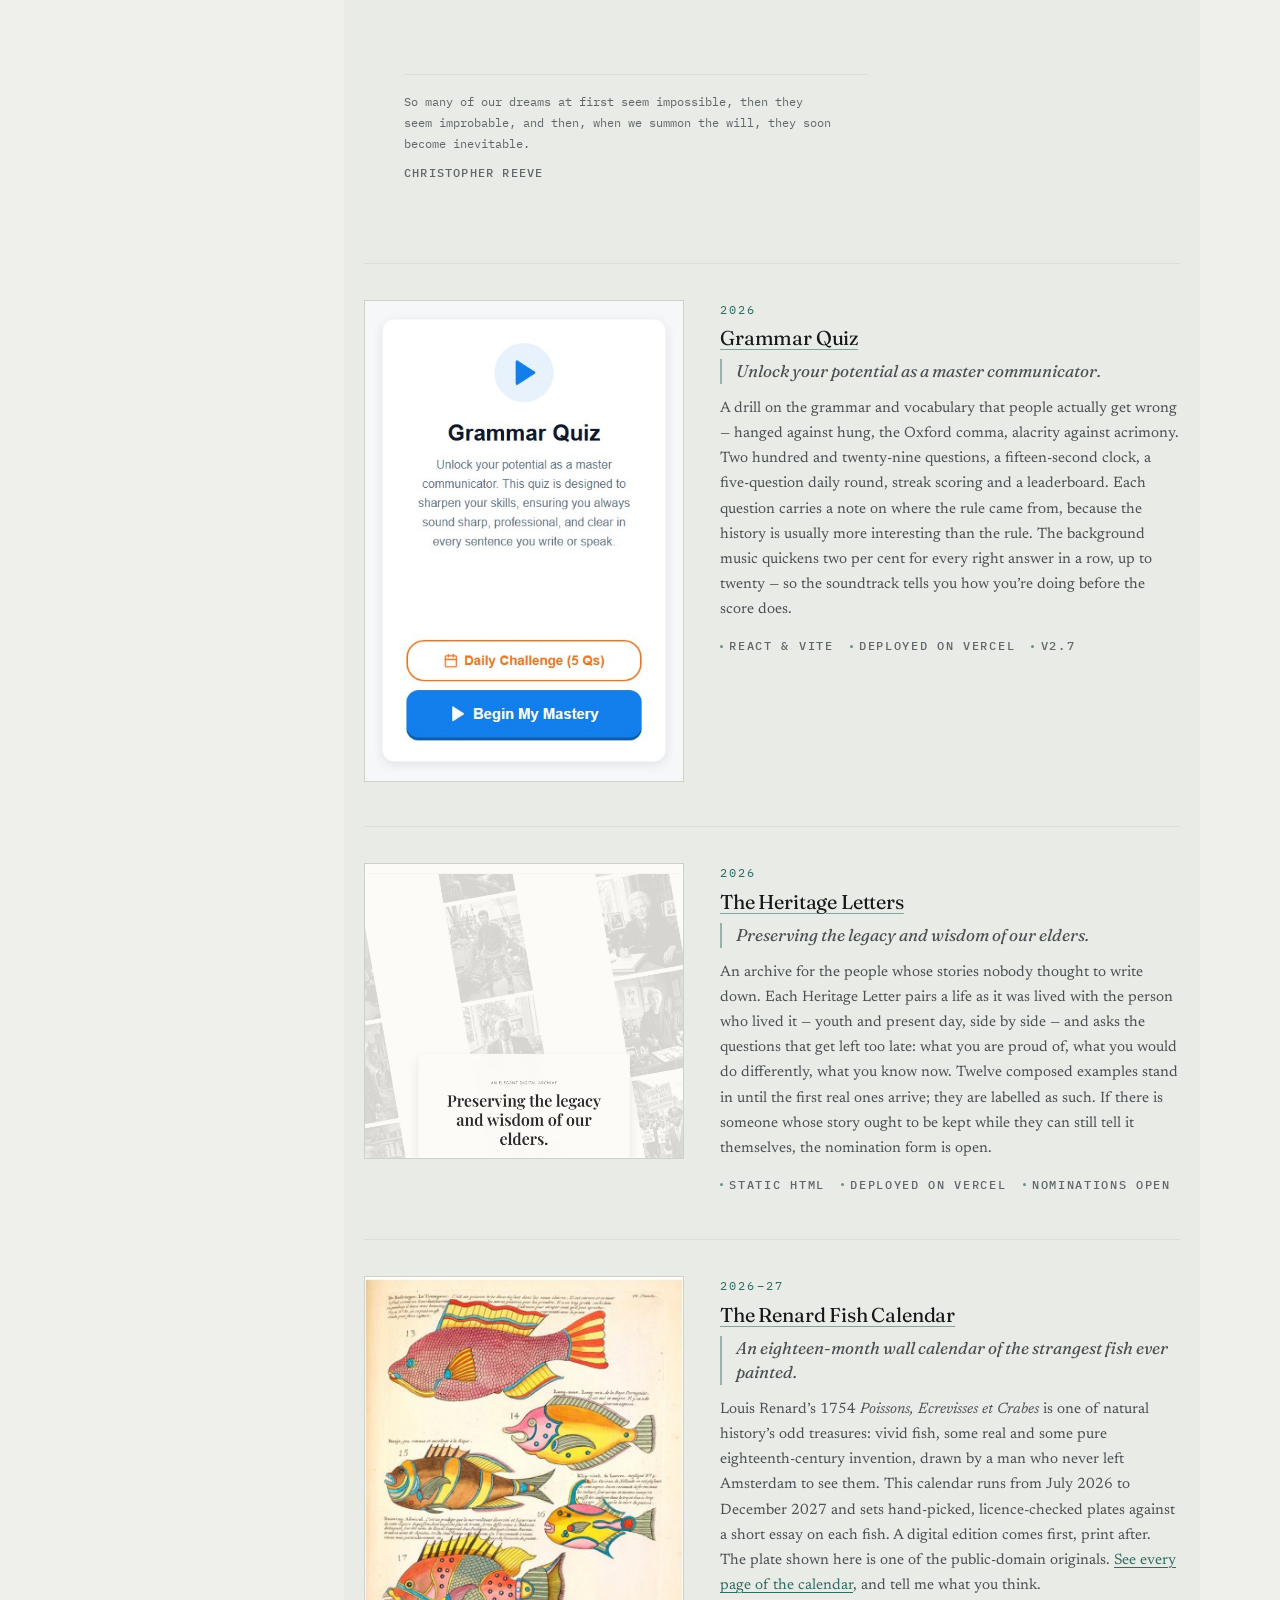
==== commit 19d7d3e0: "Made Me Smile: full-width finds, bird caption shortened Co-Authored-By: Claude Haiku 5.5 <noreply@an" ====
--- a/index.html
+++ b/index.html
@@ -929,7 +929,7 @@
           <a href="https://x.com/Rainmaker1973/status/2115216974519439485" target="_blank" rel="noopener">
             <img loading="lazy" decoding="async" width="579" height="612" src="images/find-bird-seeds-tantrum.jpg" alt="A post on X by Massimo, reading: When you realize your sibling got more seeds. Below, a video still of a yellow budgie throwing a tantrum beside an empty seed bowl.">
           </a>
-          <figcaption><em>Birds are hilarious. Fair portions are a human invention.</em><span class="src"><a href="https://x.com/Rainmaker1973/status/2115216974519439485" target="_blank" rel="noopener">Massimo (@Rainmaker1973) &middot; X</a></span></figcaption>
+          <figcaption><em>Birds are hilarious.</em><span class="src"><a href="https://x.com/Rainmaker1973/status/2115216974519439485" target="_blank" rel="noopener">Massimo (@Rainmaker1973) &middot; X</a></span></figcaption>
         </figure>
       </div>
       <blockquote class="marg marg--portrait">
--- a/assets/style.css
+++ b/assets/style.css
@@ -1432,7 +1432,8 @@
 .vid-note{ line-height:1.55; }
 .vid-more{ font-family:var(--mono); font-size:0.8125rem; letter-spacing:.08em; color:var(--accent); }
 
-.find-img--meme{ max-width:434px; }
+/* full finds column, matching the Adam and Eve post; was 434px */
+.find-img--meme{ max-width:none; }
 .find-img--meme img{ width:100%; height:auto; }
 
 /* ============ style variants (more variety per treatment) ============ */
